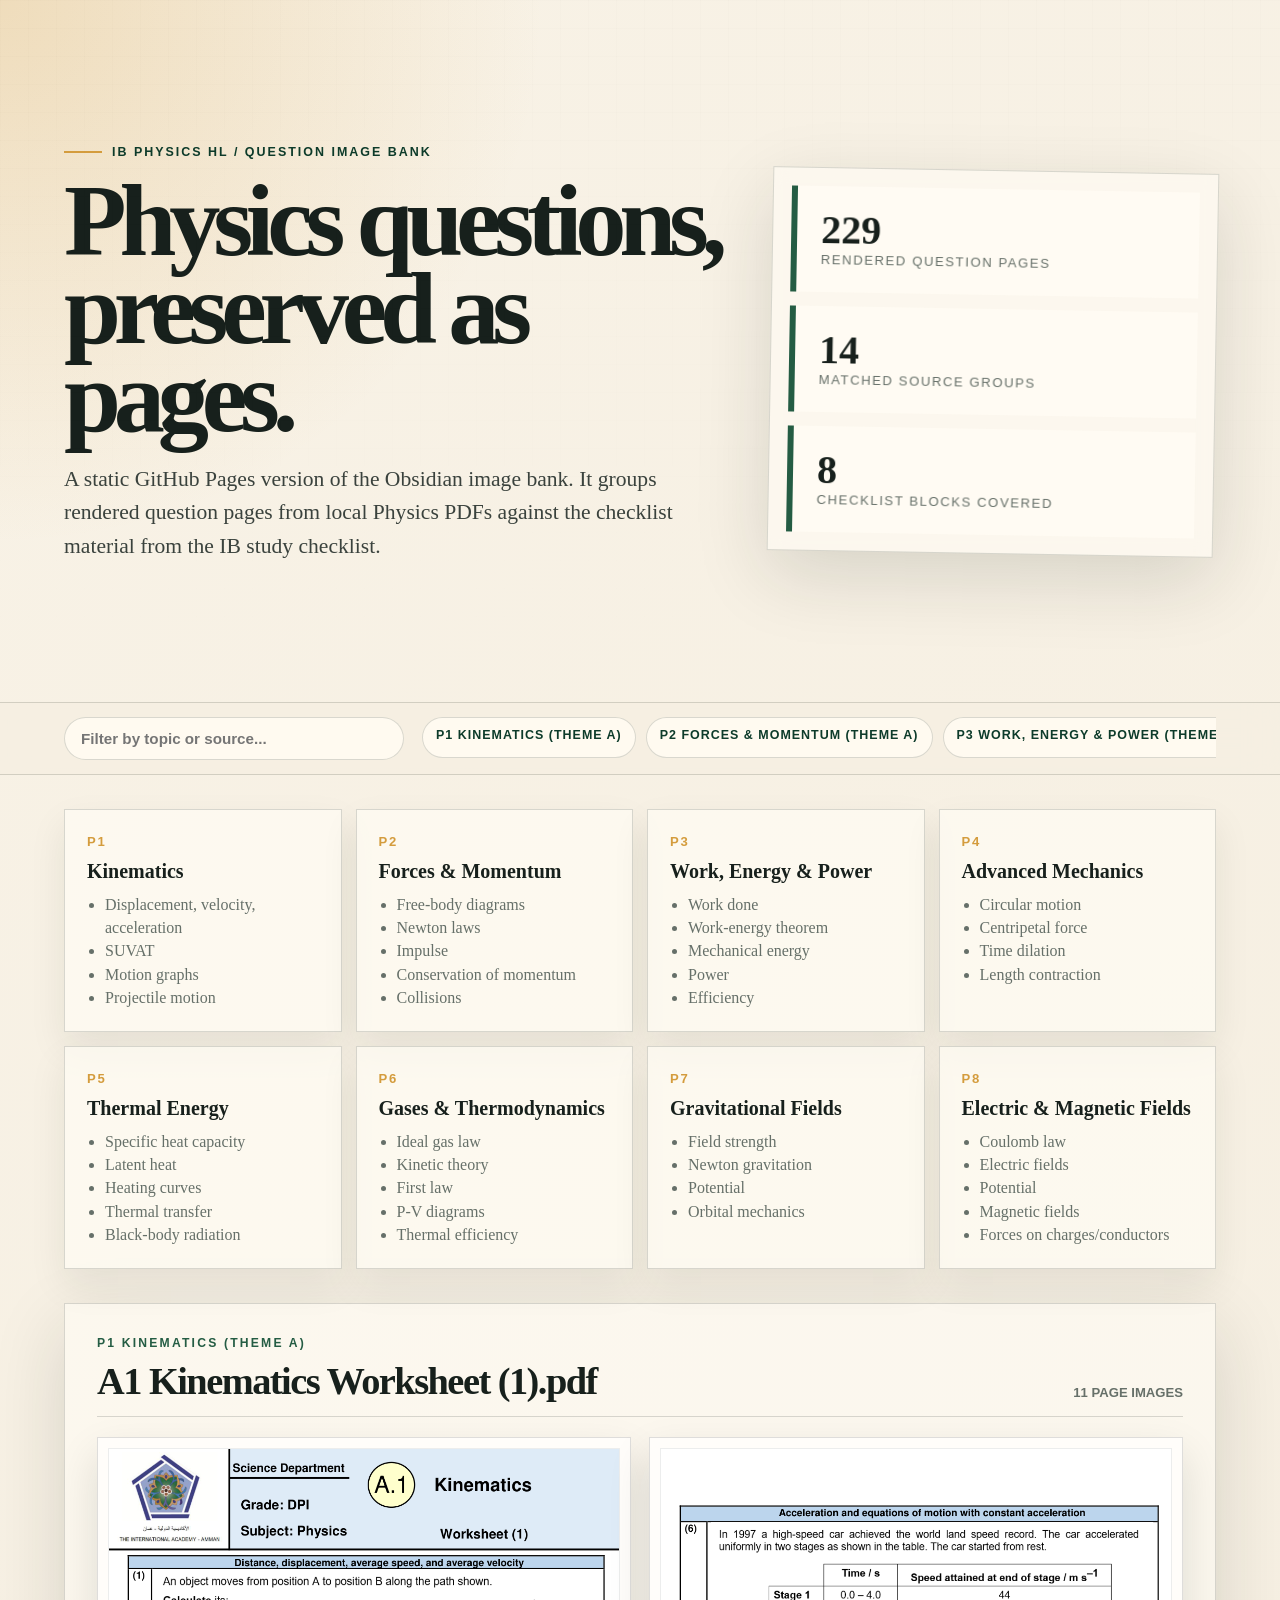
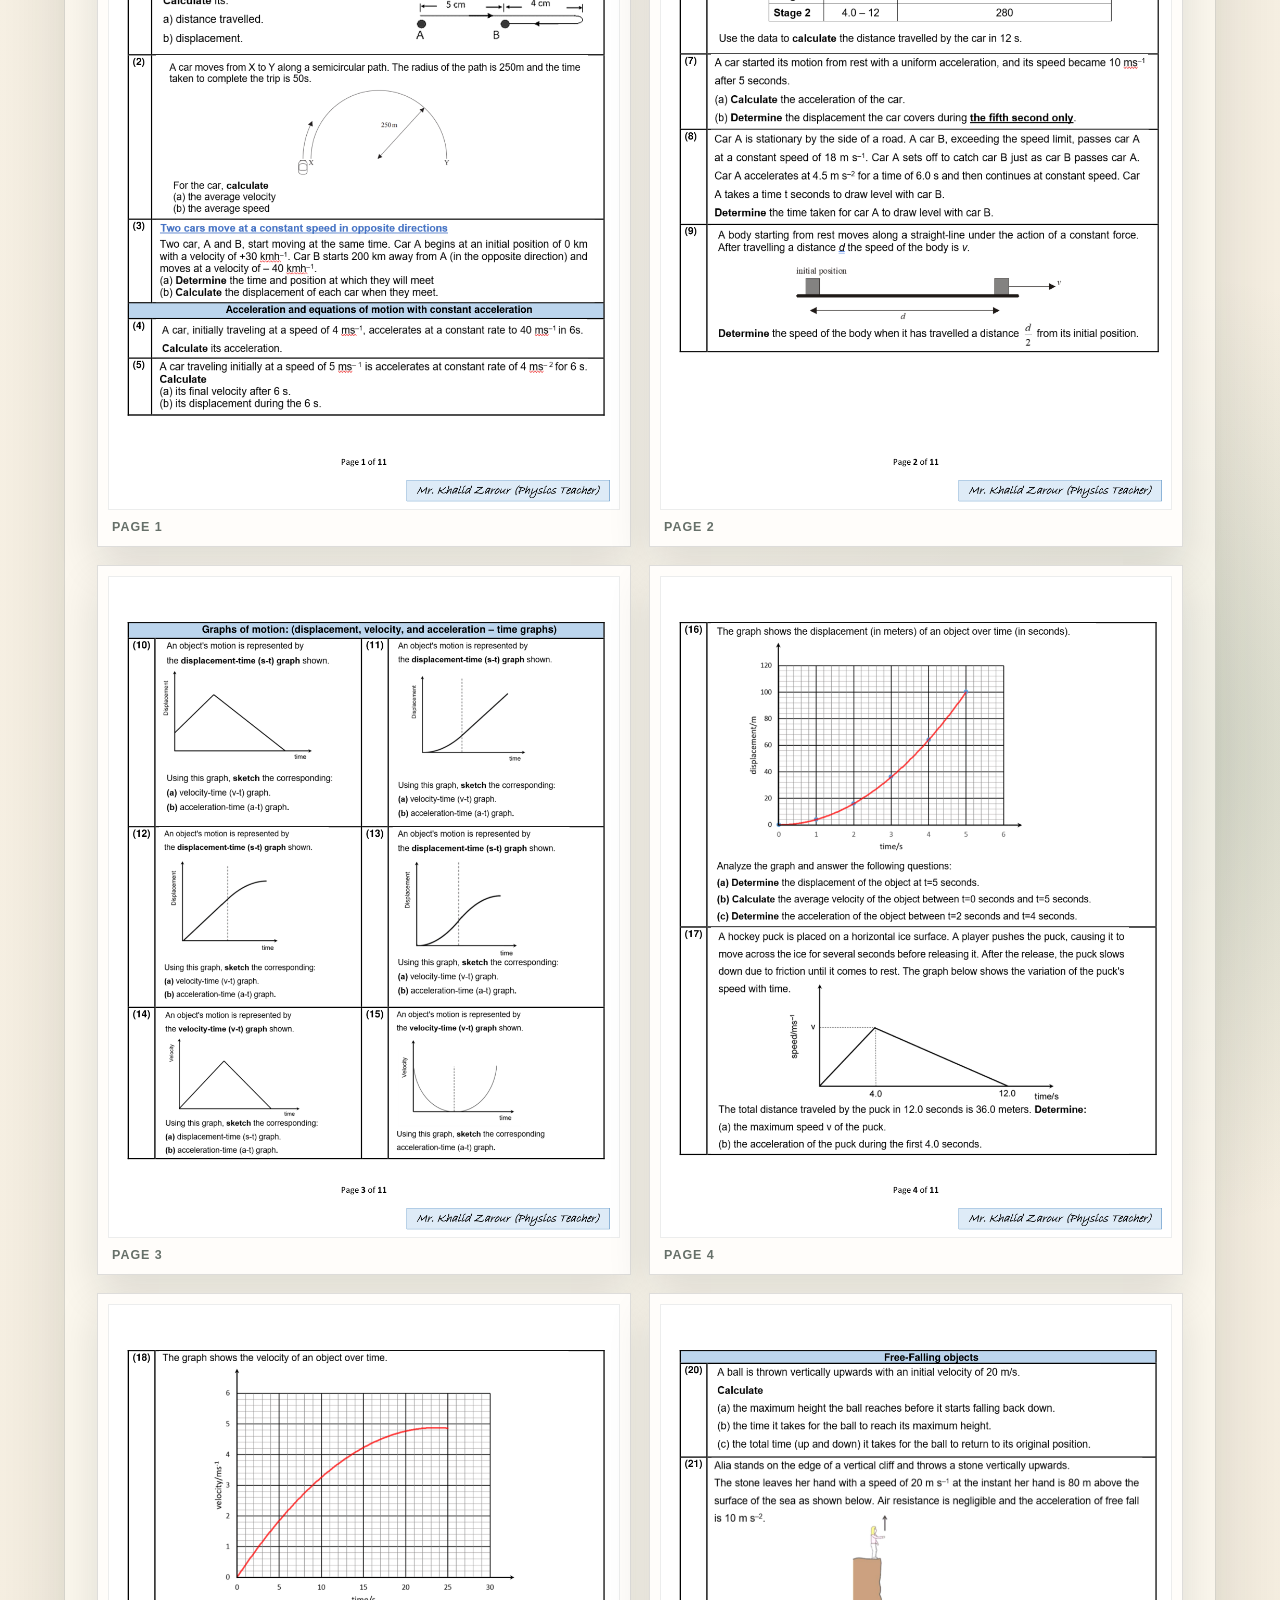
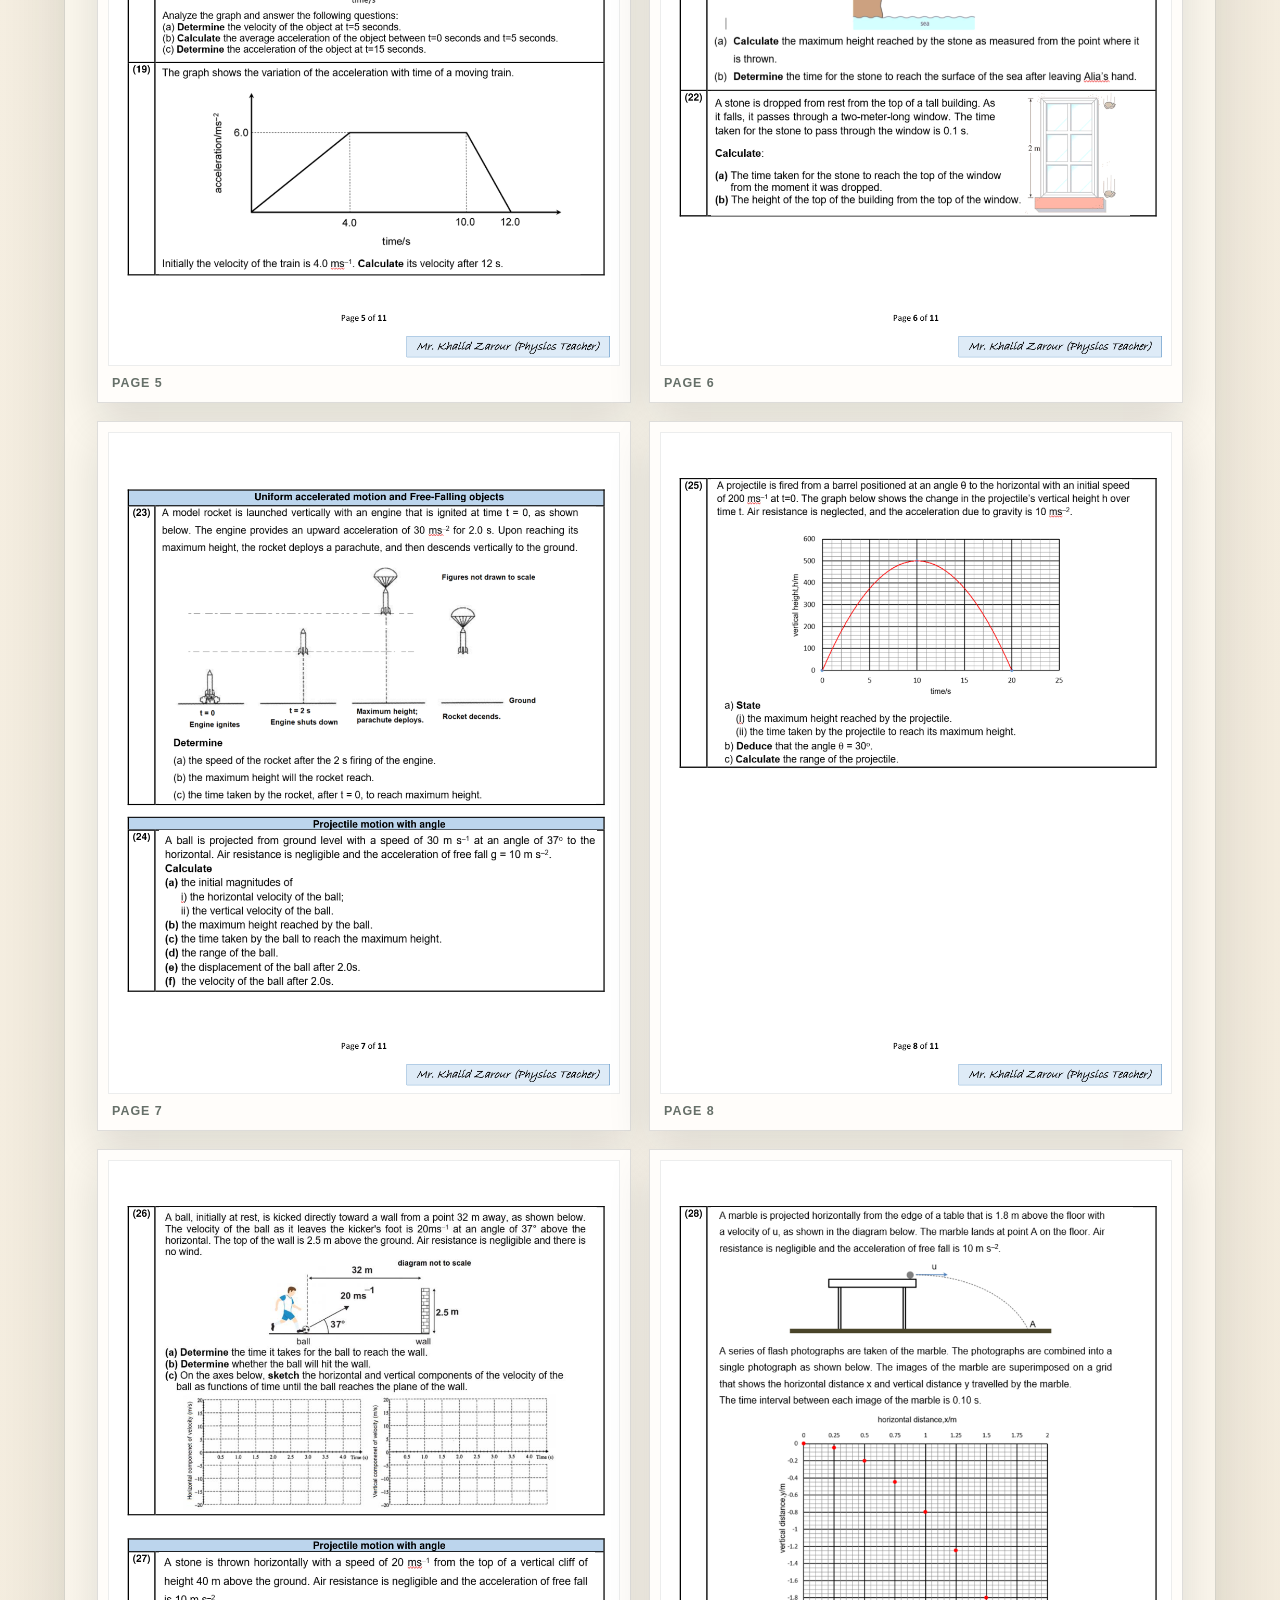
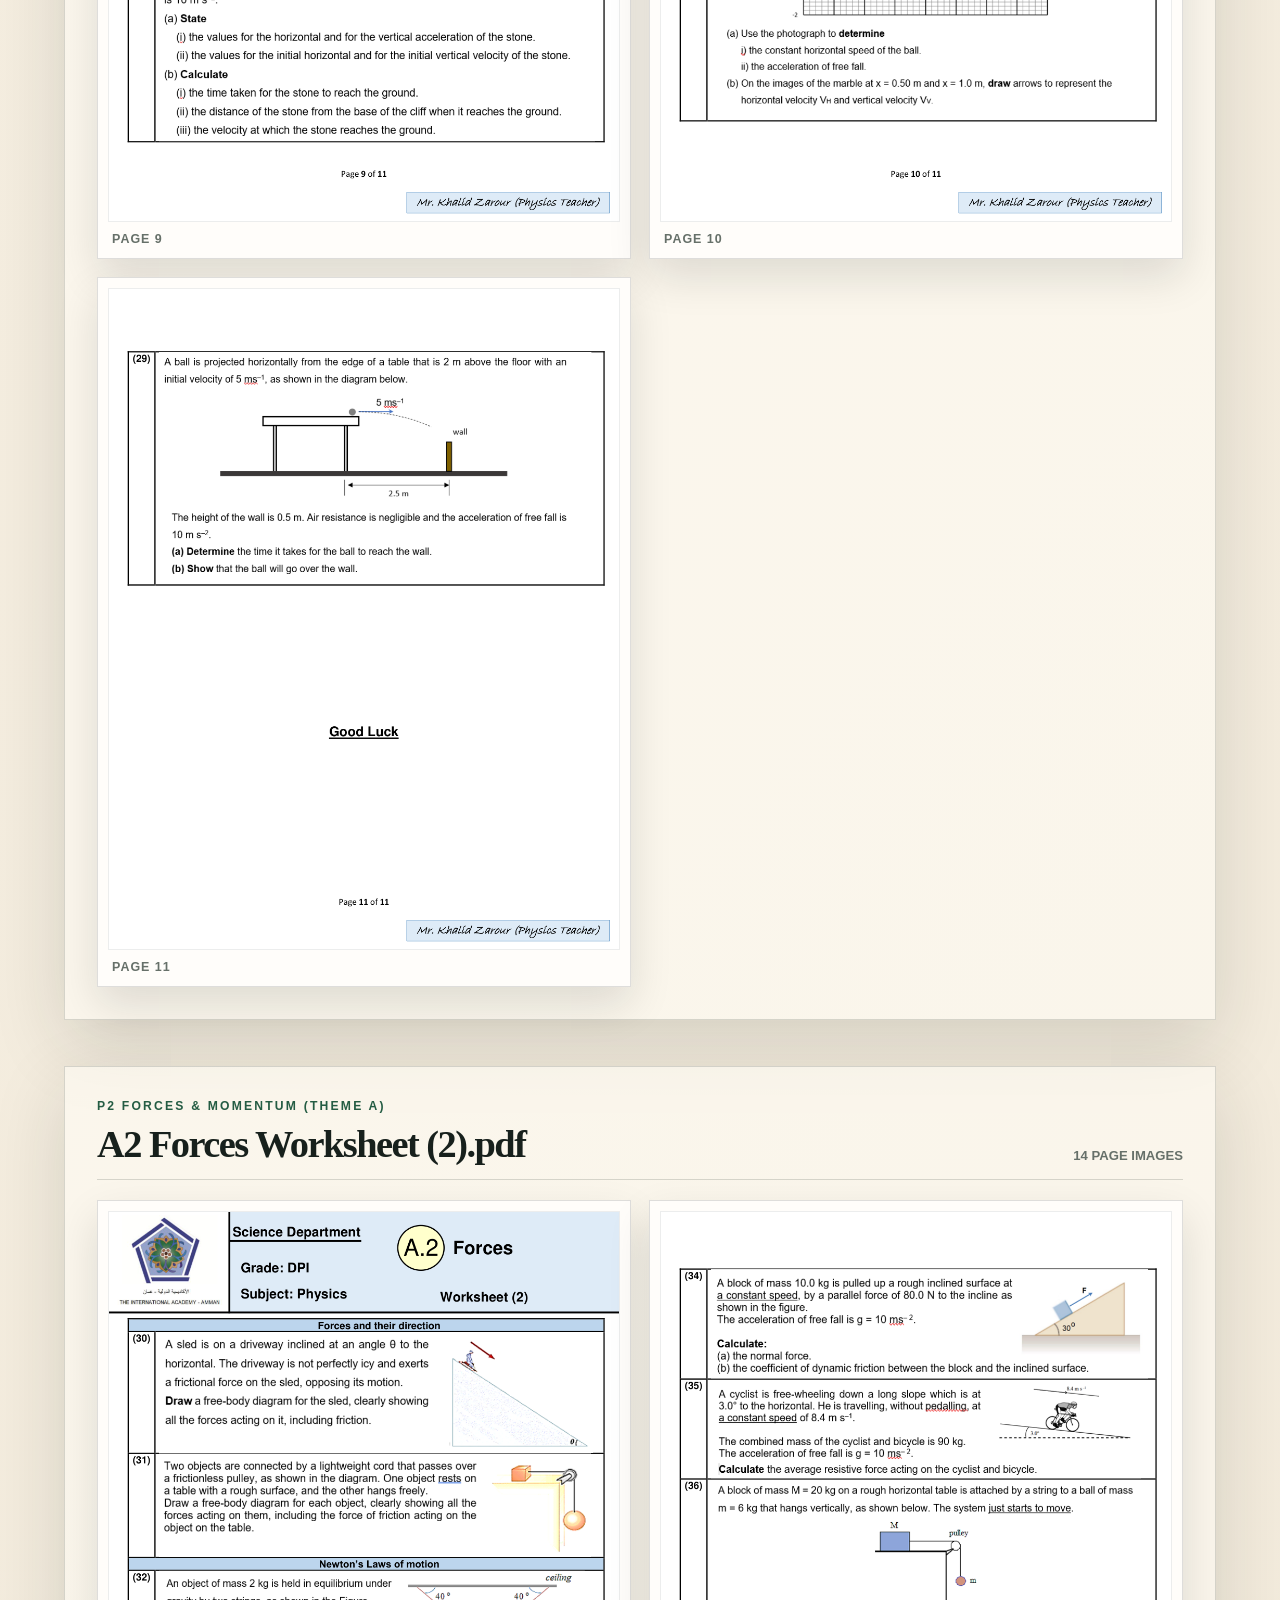
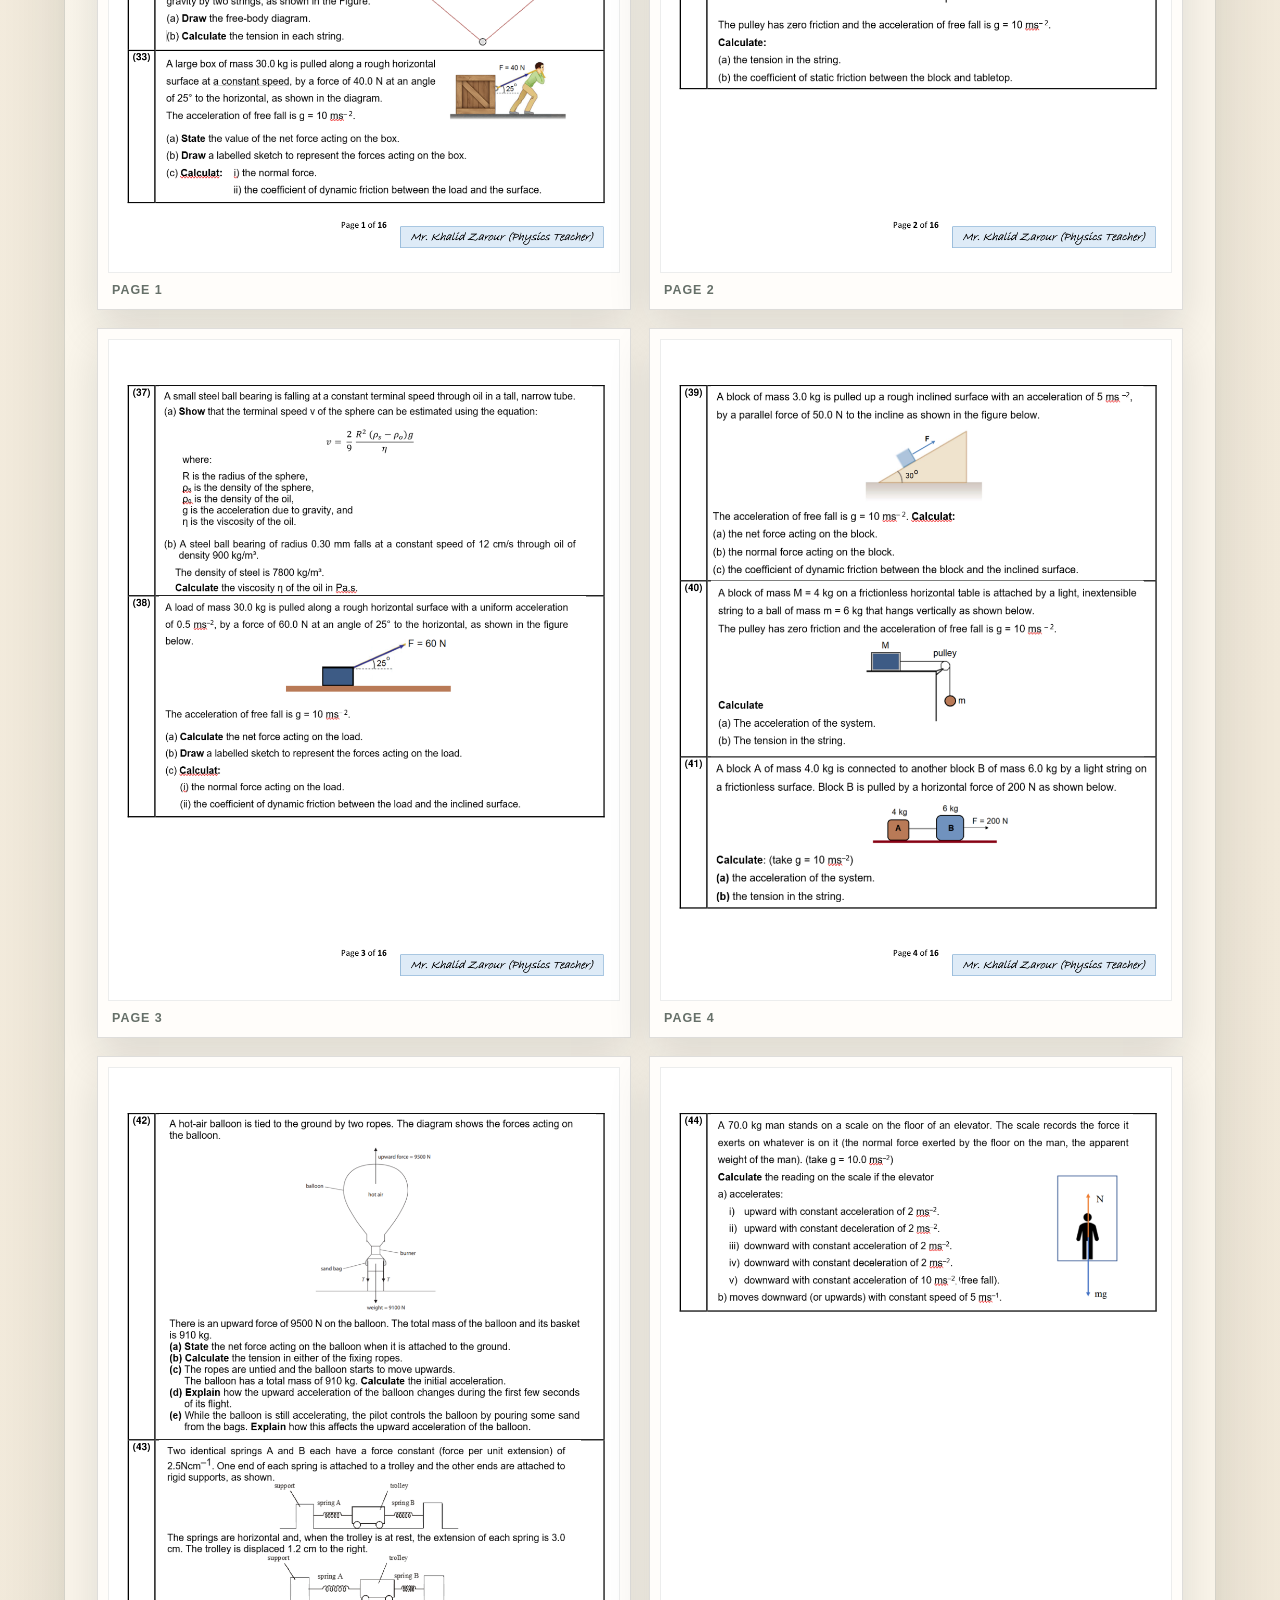
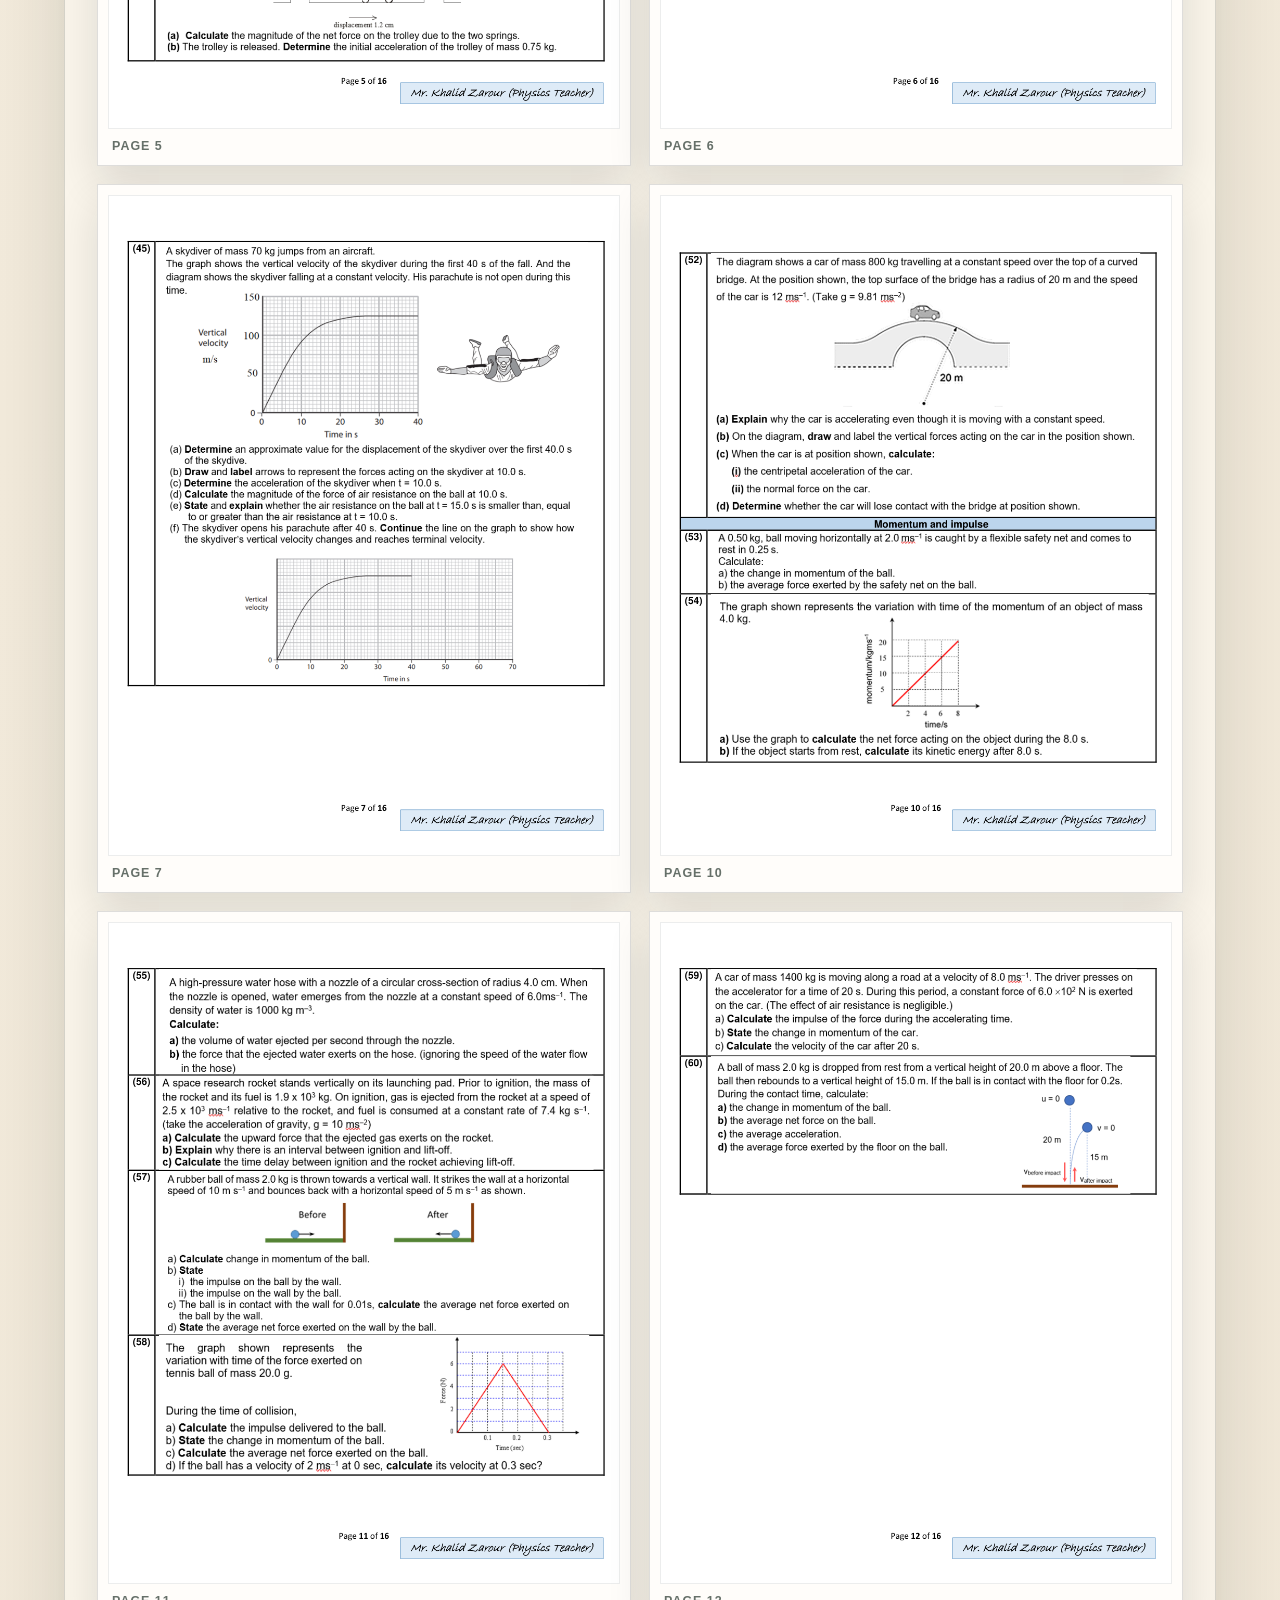
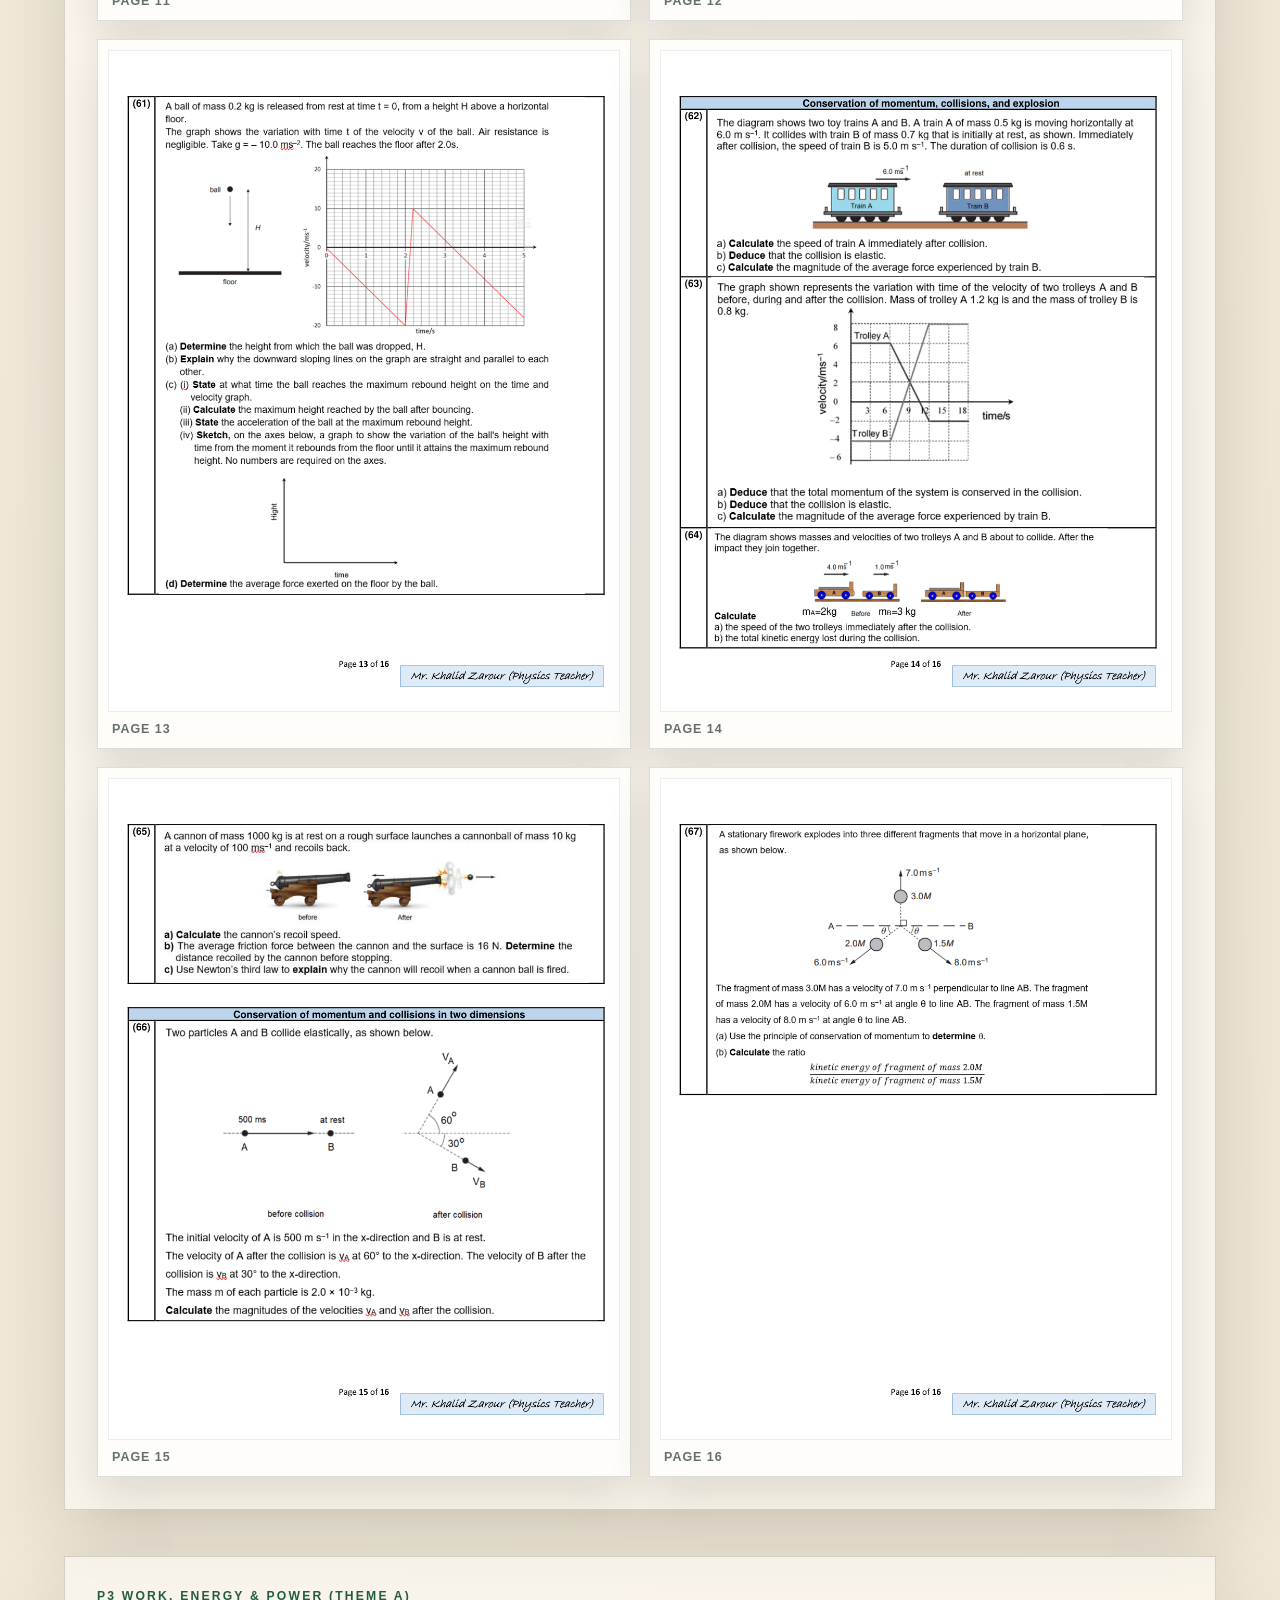
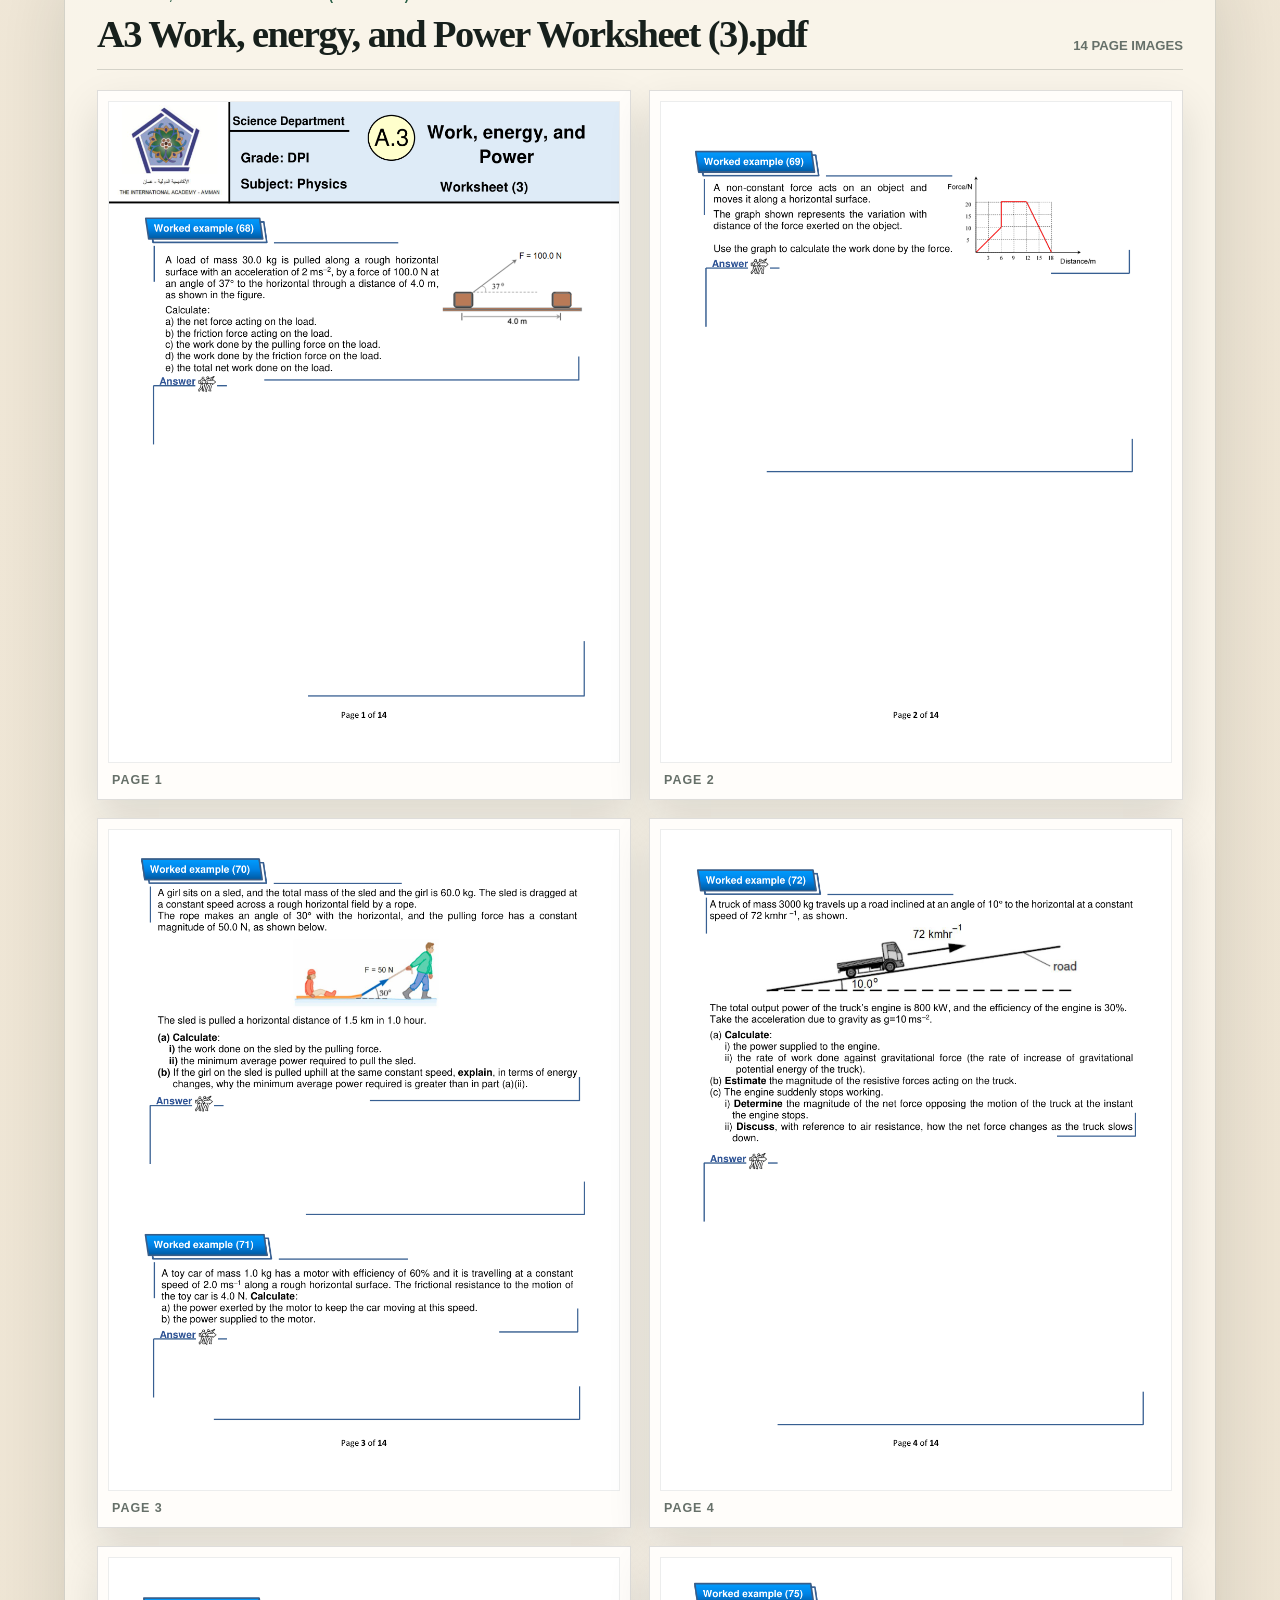
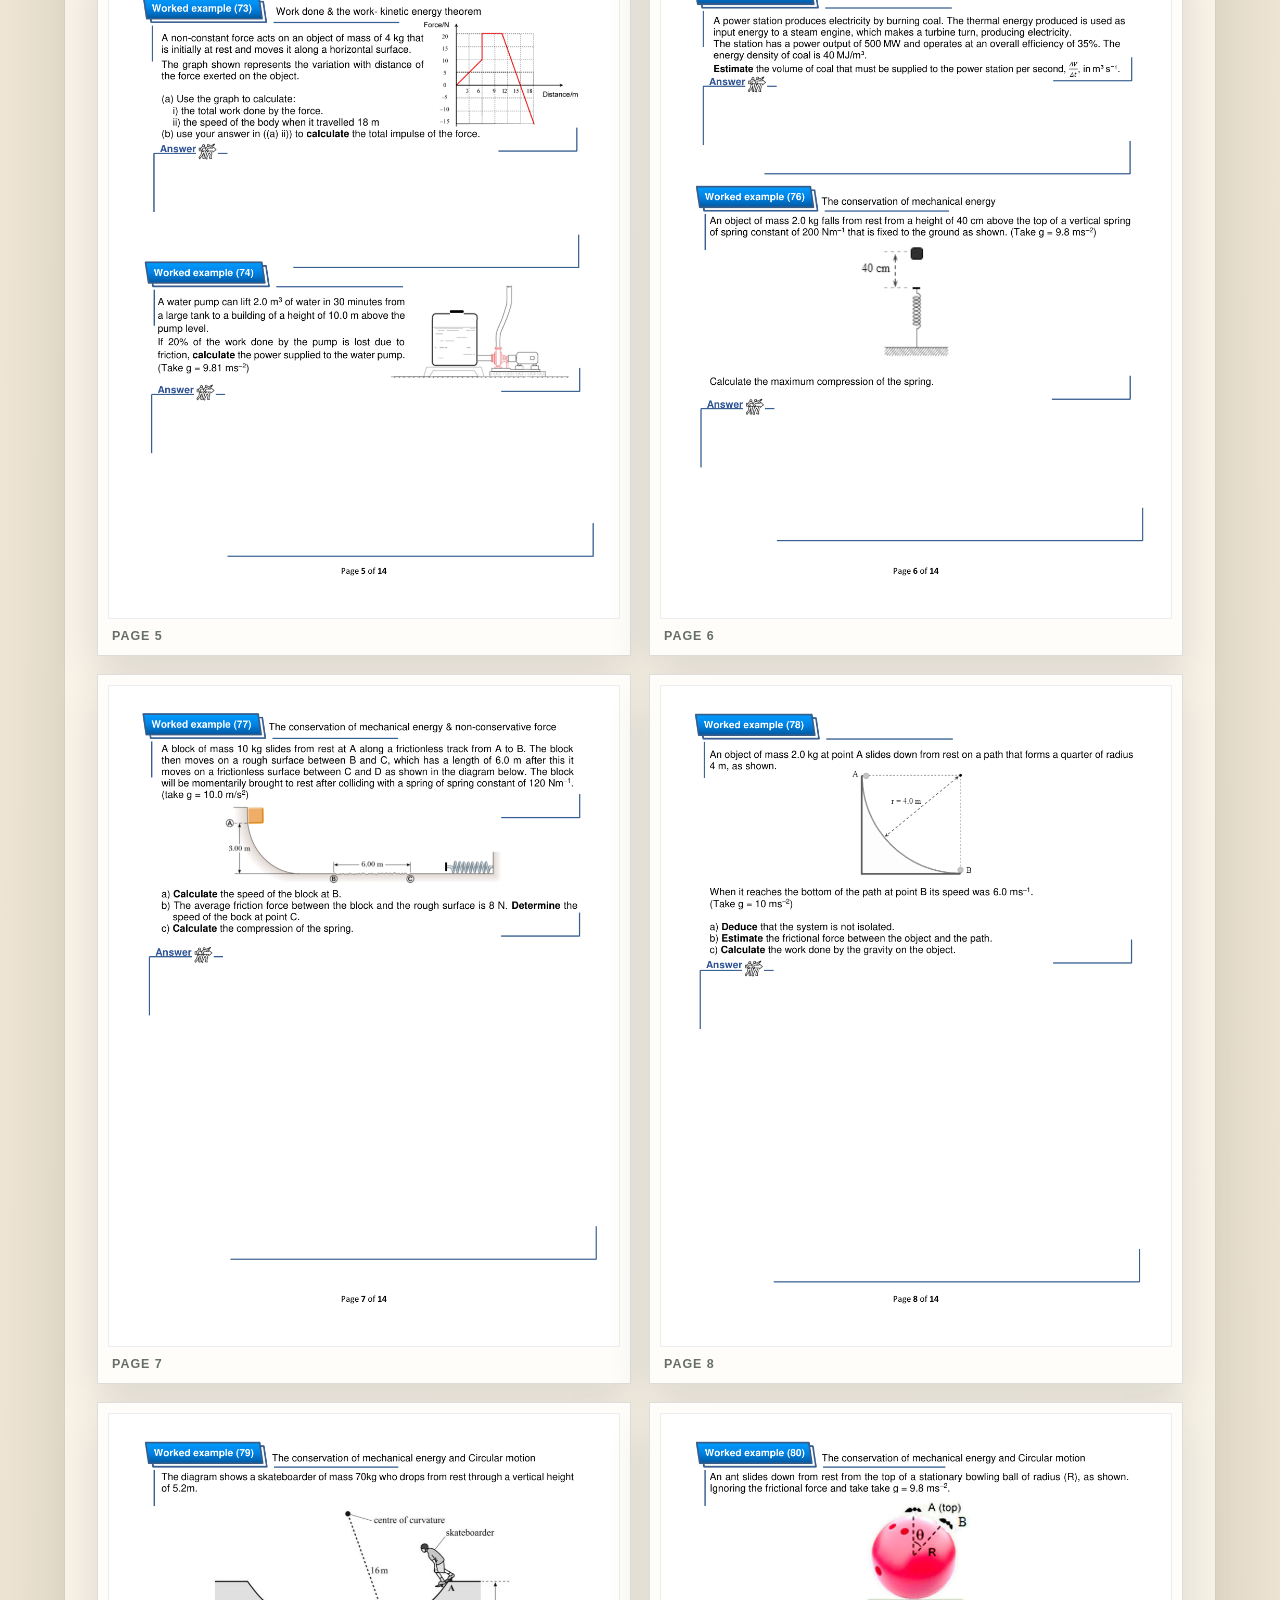
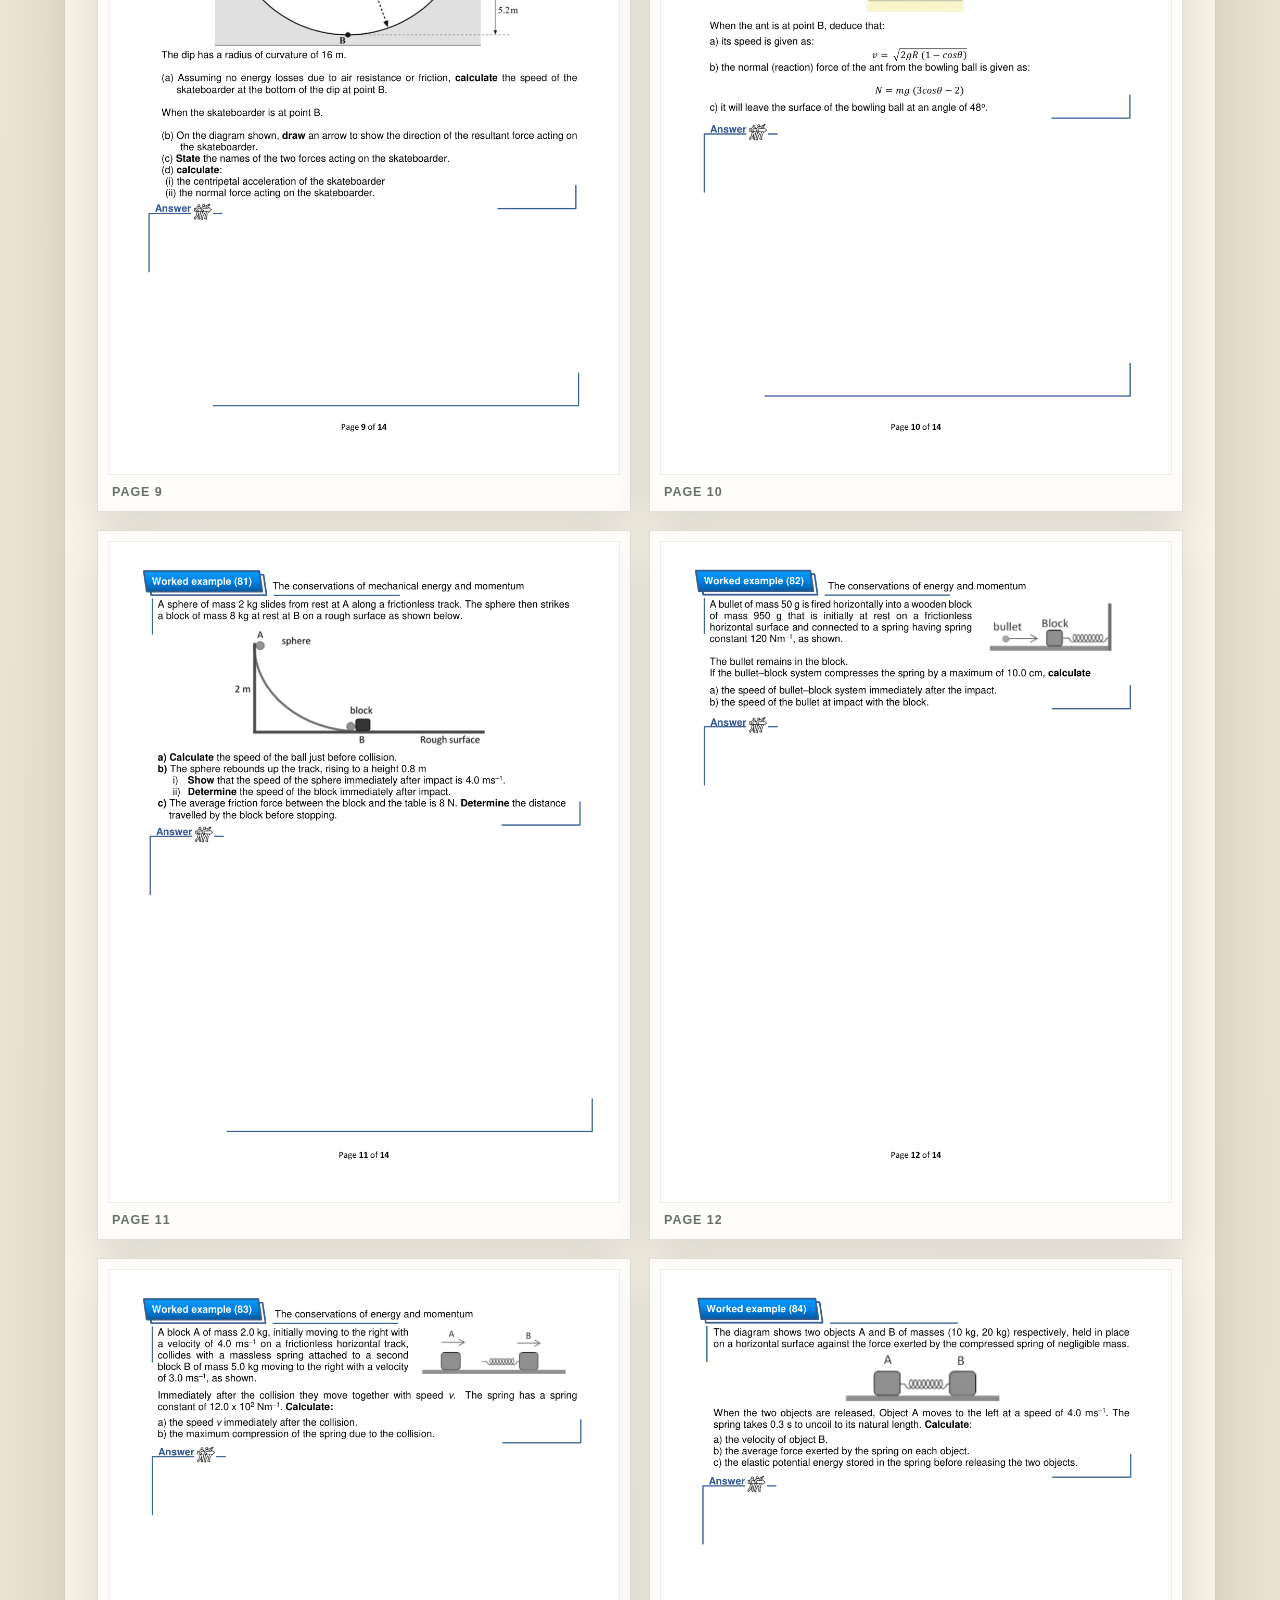
==== physics-questions.html @ 8429ee80 "Add physics question image bank page" ====
<!DOCTYPE html>
<html lang="en">
<head>
  <meta charset="UTF-8" />
  <meta name="viewport" content="width=device-width, initial-scale=1.0" />
  <title>Physics HL Question Image Bank</title>
  <style>
    :root {
      --paper: #f5efe2;
      --ink: #17201c;
      --muted: #667069;
      --line: rgba(23, 32, 28, 0.16);
      --green: #245c43;
      --green-2: #0d3b2a;
      --amber: #d49c3d;
      --blue: #c9dce8;
      --card: rgba(255, 252, 244, 0.92);
      --shadow: 0 24px 70px rgba(30, 35, 30, 0.14);
    }
    * { box-sizing: border-box; }
    html { scroll-behavior: smooth; }
    body {
      margin: 0;
      color: var(--ink);
      background:
        radial-gradient(circle at top left, rgba(212, 156, 61, 0.25), transparent 34rem),
        radial-gradient(circle at 90% 8%, rgba(36, 92, 67, 0.16), transparent 30rem),
        linear-gradient(135deg, #f8f2e6, #ece2d0 55%, #dfe9e0);
      font-family: Georgia, 'Times New Roman', serif;
    }
    body::before {
      content: '';
      position: fixed;
      inset: 0;
      pointer-events: none;
      opacity: 0.28;
      background-image: linear-gradient(rgba(23,32,28,.04) 1px, transparent 1px), linear-gradient(90deg, rgba(23,32,28,.035) 1px, transparent 1px);
      background-size: 28px 28px;
      mask-image: linear-gradient(to bottom, black, transparent 85%);
    }
    a { color: inherit; }
    .hero {
      min-height: 78vh;
      padding: 56px clamp(20px, 5vw, 72px) 34px;
      display: grid;
      grid-template-columns: minmax(0, 1.2fr) minmax(280px, 0.8fr);
      gap: 36px;
      align-items: center;
    }
    .kicker {
      display: inline-flex;
      gap: 10px;
      align-items: center;
      margin: 0 0 18px;
      color: var(--green-2);
      font-family: 'Trebuchet MS', Verdana, sans-serif;
      font-size: 0.78rem;
      font-weight: 800;
      letter-spacing: 0.16em;
      text-transform: uppercase;
    }
    .kicker::before { content: ''; width: 38px; height: 2px; background: var(--amber); }
    h1 {
      margin: 0;
      max-width: 980px;
      font-size: clamp(3rem, 8vw, 8.6rem);
      line-height: 0.86;
      letter-spacing: -0.07em;
      font-weight: 900;
    }
    .hero p.summary {
      max-width: 720px;
      font-size: clamp(1.05rem, 2vw, 1.35rem);
      line-height: 1.55;
      color: #3a423d;
    }
    .stats {
      display: grid;
      gap: 14px;
      padding: 18px;
      border: 1px solid var(--line);
      background: rgba(255, 252, 244, 0.58);
      box-shadow: var(--shadow);
      backdrop-filter: blur(10px);
      transform: rotate(1deg);
    }
    .stats div {
      padding: 24px;
      background: var(--card);
      border-left: 6px solid var(--green);
    }
    .stats strong { display: block; font-size: 2.5rem; line-height: 1; }
    .stats span { color: var(--muted); font-family: 'Trebuchet MS', Verdana, sans-serif; font-size: .82rem; text-transform: uppercase; letter-spacing: .12em; }
    .toolbar {
      position: sticky;
      top: 0;
      z-index: 5;
      display: grid;
      grid-template-columns: minmax(180px, 340px) 1fr;
      gap: 18px;
      padding: 14px clamp(20px, 5vw, 72px);
      background: rgba(245, 239, 226, 0.9);
      border-block: 1px solid var(--line);
      backdrop-filter: blur(16px);
    }
    .toolbar input {
      width: 100%;
      border: 1px solid var(--line);
      border-radius: 999px;
      padding: 12px 16px;
      background: #fffaf0;
      color: var(--ink);
      font: 700 0.95rem 'Trebuchet MS', Verdana, sans-serif;
      outline-color: var(--amber);
    }
    .nav { display: flex; gap: 10px; overflow-x: auto; padding-bottom: 2px; }
    .nav a {
      flex: 0 0 auto;
      border: 1px solid var(--line);
      border-radius: 999px;
      padding: 10px 13px;
      background: #fffaf0;
      text-decoration: none;
      color: var(--green-2);
      font: 800 0.78rem 'Trebuchet MS', Verdana, sans-serif;
      text-transform: uppercase;
      letter-spacing: 0.08em;
    }
    main { padding: 34px clamp(20px, 5vw, 72px) 80px; }
    .topics {
      display: grid;
      grid-template-columns: repeat(auto-fit, minmax(220px, 1fr));
      gap: 14px;
      margin-bottom: 34px;
    }
    .topics article {
      min-height: 220px;
      padding: 22px;
      background: rgba(255, 252, 244, 0.72);
      border: 1px solid var(--line);
      box-shadow: 0 16px 35px rgba(30,35,30,.08);
    }
    .topics strong { color: var(--amber); font: 900 0.82rem 'Trebuchet MS', Verdana, sans-serif; letter-spacing: .14em; }
    .topics h3 { margin: 10px 0; font-size: 1.25rem; }
    .topics ul { padding-left: 18px; margin: 0; color: var(--muted); line-height: 1.45; }
    .source-card {
      margin: 0 0 46px;
      padding: clamp(16px, 3vw, 32px);
      border: 1px solid var(--line);
      background: rgba(255, 252, 244, 0.64);
      box-shadow: var(--shadow);
    }
    .source-card[hidden] { display: none; }
    .source-header {
      display: grid;
      grid-template-columns: 1fr auto;
      gap: 12px 20px;
      align-items: end;
      margin-bottom: 20px;
      border-bottom: 1px solid var(--line);
      padding-bottom: 16px;
    }
    .eyebrow { grid-column: 1 / -1; margin: 0; color: var(--green); font: 900 .76rem 'Trebuchet MS', Verdana, sans-serif; letter-spacing: .18em; text-transform: uppercase; }
    .source-header h2 { margin: 0; font-size: clamp(1.45rem, 3vw, 2.8rem); line-height: 1; letter-spacing: -0.04em; }
    .source-header span { color: var(--muted); font: 800 .82rem 'Trebuchet MS', Verdana, sans-serif; text-transform: uppercase; white-space: nowrap; }
    .page-grid { display: grid; grid-template-columns: repeat(auto-fit, minmax(min(100%, 420px), 1fr)); gap: 18px; }
    .question-page {
      margin: 0;
      padding: 10px;
      background: #fffdfa;
      border: 1px solid rgba(23,32,28,.14);
      box-shadow: 0 18px 40px rgba(20, 25, 22, .12);
    }
    .question-page img {
      width: 100%;
      height: auto;
      display: block;
      background: white;
      border: 1px solid rgba(23,32,28,.08);
    }
    figcaption {
      padding: 10px 4px 2px;
      color: var(--muted);
      font: 800 .78rem 'Trebuchet MS', Verdana, sans-serif;
      letter-spacing: .08em;
      text-transform: uppercase;
    }
    .empty { display: none; padding: 38px; text-align: center; color: var(--muted); background: var(--card); border: 1px solid var(--line); }
    @media (max-width: 820px) {
      .hero { grid-template-columns: 1fr; min-height: auto; }
      .stats { transform: none; }
      .toolbar { grid-template-columns: 1fr; }
      .source-header { grid-template-columns: 1fr; }
    }
  </style>
</head>
<body>
  <header class="hero">
    <div>
      <p class="kicker">IB Physics HL / Question Image Bank</p>
      <h1>Physics questions, preserved as pages.</h1>
      <p class="summary">A static GitHub Pages version of the Obsidian image bank. It groups rendered question pages from local Physics PDFs against the checklist material from the IB study checklist.</p>
    </div>
    <aside class="stats" aria-label="Question bank summary">
      <div><strong>229</strong><span>rendered question pages</span></div>
      <div><strong>14</strong><span>matched source groups</span></div>
      <div><strong>8</strong><span>checklist blocks covered</span></div>
    </aside>
  </header>

  <div class="toolbar">
    <input id="search" type="search" placeholder="Filter by topic or source..." aria-label="Filter question sources" />
    <nav class="nav" aria-label="Source sections"><a href="#p1-kinematics--theme-a">P1 Kinematics (Theme A)</a><a href="#p2-forces---momentum--theme-a">P2 Forces &amp; Momentum (Theme A)</a><a href="#p3-work--energy---power--theme-a">P3 Work, Energy &amp; Power (Theme A)</a><a href="#p1-p3-mixed-theme-a-past-paper-questions">P1-P3 Mixed Theme A Past Paper Questions</a><a href="#p1-p4-mixed-topic-a-revision-questions">P1-P4 Mixed Topic A Revision Questions</a><a href="#p4-advanced-mechanics--circular-motion">P4 Advanced Mechanics: Circular Motion</a><a href="#p4-advanced-mechanics--special-relativity">P4 Advanced Mechanics: Special Relativity</a><a href="#p5-thermal-energy--theme-b">P5 Thermal Energy (Theme B)</a><a href="#p5-p6-thermal---gas-mcq">P5-P6 Thermal / Gas MCQ</a><a href="#p5-p6-topic-b-revision-questions">P5-P6 Topic B Revision Questions</a><a href="#p8-electric-fields">P8 Electric Fields</a><a href="#p8-electric-fields---electric-potential">P8 Electric Fields / Electric Potential</a><a href="#p7-p8-topic-d-revision-questions">P7-P8 Topic D Revision Questions</a><a href="#p7-p8-fields-past-paper-questions">P7-P8 Fields Past Paper Questions</a></nav>
  </div>

  <main>
    <section class="topics" aria-label="Checklist topics matched">
      <article><strong>P1</strong><h3>Kinematics</h3><ul><li>Displacement, velocity, acceleration</li><li>SUVAT</li><li>Motion graphs</li><li>Projectile motion</li></ul></article><article><strong>P2</strong><h3>Forces &amp; Momentum</h3><ul><li>Free-body diagrams</li><li>Newton laws</li><li>Impulse</li><li>Conservation of momentum</li><li>Collisions</li></ul></article><article><strong>P3</strong><h3>Work, Energy &amp; Power</h3><ul><li>Work done</li><li>Work-energy theorem</li><li>Mechanical energy</li><li>Power</li><li>Efficiency</li></ul></article><article><strong>P4</strong><h3>Advanced Mechanics</h3><ul><li>Circular motion</li><li>Centripetal force</li><li>Time dilation</li><li>Length contraction</li></ul></article><article><strong>P5</strong><h3>Thermal Energy</h3><ul><li>Specific heat capacity</li><li>Latent heat</li><li>Heating curves</li><li>Thermal transfer</li><li>Black-body radiation</li></ul></article><article><strong>P6</strong><h3>Gases &amp; Thermodynamics</h3><ul><li>Ideal gas law</li><li>Kinetic theory</li><li>First law</li><li>P-V diagrams</li><li>Thermal efficiency</li></ul></article><article><strong>P7</strong><h3>Gravitational Fields</h3><ul><li>Field strength</li><li>Newton gravitation</li><li>Potential</li><li>Orbital mechanics</li></ul></article><article><strong>P8</strong><h3>Electric &amp; Magnetic Fields</h3><ul><li>Coulomb law</li><li>Electric fields</li><li>Potential</li><li>Magnetic fields</li><li>Forces on charges/conductors</li></ul></article>
    </section>
    <p class="empty" id="empty">No matching question groups.</p>
    <section class="source-card" id="p1-kinematics--theme-a" data-source="a1 kinematics worksheet (1).pdf" data-block="p1 kinematics (theme a)">  <div class="source-header">    <p class="eyebrow">P1 Kinematics (Theme A)</p>    <h2>A1 Kinematics Worksheet (1).pdf</h2>    <span>11 page images</span>  </div>  <div class="page-grid">    <figure class="question-page">      <img src="physics-question-images/a1-kinematics-worksheet-1/p001.png" loading="eager" alt="A1 Kinematics Worksheet (1).pdf page 1" />      <figcaption>Page 1</figcaption>    </figure>    <figure class="question-page">      <img src="physics-question-images/a1-kinematics-worksheet-1/p002.png" loading="eager" alt="A1 Kinematics Worksheet (1).pdf page 2" />      <figcaption>Page 2</figcaption>    </figure>    <figure class="question-page">      <img src="physics-question-images/a1-kinematics-worksheet-1/p003.png" loading="eager" alt="A1 Kinematics Worksheet (1).pdf page 3" />      <figcaption>Page 3</figcaption>    </figure>    <figure class="question-page">      <img src="physics-question-images/a1-kinematics-worksheet-1/p004.png" loading="lazy" alt="A1 Kinematics Worksheet (1).pdf page 4" />      <figcaption>Page 4</figcaption>    </figure>    <figure class="question-page">      <img src="physics-question-images/a1-kinematics-worksheet-1/p005.png" loading="lazy" alt="A1 Kinematics Worksheet (1).pdf page 5" />      <figcaption>Page 5</figcaption>    </figure>    <figure class="question-page">      <img src="physics-question-images/a1-kinematics-worksheet-1/p006.png" loading="lazy" alt="A1 Kinematics Worksheet (1).pdf page 6" />      <figcaption>Page 6</figcaption>    </figure>    <figure class="question-page">      <img src="physics-question-images/a1-kinematics-worksheet-1/p007.png" loading="lazy" alt="A1 Kinematics Worksheet (1).pdf page 7" />      <figcaption>Page 7</figcaption>    </figure>    <figure class="question-page">      <img src="physics-question-images/a1-kinematics-worksheet-1/p008.png" loading="lazy" alt="A1 Kinematics Worksheet (1).pdf page 8" />      <figcaption>Page 8</figcaption>    </figure>    <figure class="question-page">      <img src="physics-question-images/a1-kinematics-worksheet-1/p009.png" loading="lazy" alt="A1 Kinematics Worksheet (1).pdf page 9" />      <figcaption>Page 9</figcaption>    </figure>    <figure class="question-page">      <img src="physics-question-images/a1-kinematics-worksheet-1/p010.png" loading="lazy" alt="A1 Kinematics Worksheet (1).pdf page 10" />      <figcaption>Page 10</figcaption>    </figure>    <figure class="question-page">      <img src="physics-question-images/a1-kinematics-worksheet-1/p011.png" loading="lazy" alt="A1 Kinematics Worksheet (1).pdf page 11" />      <figcaption>Page 11</figcaption>    </figure>  </div></section><section class="source-card" id="p2-forces---momentum--theme-a" data-source="a2 forces worksheet (2).pdf" data-block="p2 forces &amp; momentum (theme a)">  <div class="source-header">    <p class="eyebrow">P2 Forces &amp; Momentum (Theme A)</p>    <h2>A2 Forces Worksheet (2).pdf</h2>    <span>14 page images</span>  </div>  <div class="page-grid">    <figure class="question-page">      <img src="physics-question-images/a2-forces-worksheet-2/p001.png" loading="lazy" alt="A2 Forces Worksheet (2).pdf page 1" />      <figcaption>Page 1</figcaption>    </figure>    <figure class="question-page">      <img src="physics-question-images/a2-forces-worksheet-2/p002.png" loading="lazy" alt="A2 Forces Worksheet (2).pdf page 2" />      <figcaption>Page 2</figcaption>    </figure>    <figure class="question-page">      <img src="physics-question-images/a2-forces-worksheet-2/p003.png" loading="lazy" alt="A2 Forces Worksheet (2).pdf page 3" />      <figcaption>Page 3</figcaption>    </figure>    <figure class="question-page">      <img src="physics-question-images/a2-forces-worksheet-2/p004.png" loading="lazy" alt="A2 Forces Worksheet (2).pdf page 4" />      <figcaption>Page 4</figcaption>    </figure>    <figure class="question-page">      <img src="physics-question-images/a2-forces-worksheet-2/p005.png" loading="lazy" alt="A2 Forces Worksheet (2).pdf page 5" />      <figcaption>Page 5</figcaption>    </figure>    <figure class="question-page">      <img src="physics-question-images/a2-forces-worksheet-2/p006.png" loading="lazy" alt="A2 Forces Worksheet (2).pdf page 6" />      <figcaption>Page 6</figcaption>    </figure>    <figure class="question-page">      <img src="physics-question-images/a2-forces-worksheet-2/p007.png" loading="lazy" alt="A2 Forces Worksheet (2).pdf page 7" />      <figcaption>Page 7</figcaption>    </figure>    <figure class="question-page">      <img src="physics-question-images/a2-forces-worksheet-2/p010.png" loading="lazy" alt="A2 Forces Worksheet (2).pdf page 10" />      <figcaption>Page 10</figcaption>    </figure>    <figure class="question-page">      <img src="physics-question-images/a2-forces-worksheet-2/p011.png" loading="lazy" alt="A2 Forces Worksheet (2).pdf page 11" />      <figcaption>Page 11</figcaption>    </figure>    <figure class="question-page">      <img src="physics-question-images/a2-forces-worksheet-2/p012.png" loading="lazy" alt="A2 Forces Worksheet (2).pdf page 12" />      <figcaption>Page 12</figcaption>    </figure>    <figure class="question-page">      <img src="physics-question-images/a2-forces-worksheet-2/p013.png" loading="lazy" alt="A2 Forces Worksheet (2).pdf page 13" />      <figcaption>Page 13</figcaption>    </figure>    <figure class="question-page">      <img src="physics-question-images/a2-forces-worksheet-2/p014.png" loading="lazy" alt="A2 Forces Worksheet (2).pdf page 14" />      <figcaption>Page 14</figcaption>    </figure>    <figure class="question-page">      <img src="physics-question-images/a2-forces-worksheet-2/p015.png" loading="lazy" alt="A2 Forces Worksheet (2).pdf page 15" />      <figcaption>Page 15</figcaption>    </figure>    <figure class="question-page">      <img src="physics-question-images/a2-forces-worksheet-2/p016.png" loading="lazy" alt="A2 Forces Worksheet (2).pdf page 16" />      <figcaption>Page 16</figcaption>    </figure>  </div></section><section class="source-card" id="p3-work--energy---power--theme-a" data-source="a3 work, energy, and power worksheet (3).pdf" data-block="p3 work, energy &amp; power (theme a)">  <div class="source-header">    <p class="eyebrow">P3 Work, Energy &amp; Power (Theme A)</p>    <h2>A3 Work, energy, and Power Worksheet (3).pdf</h2>    <span>14 page images</span>  </div>  <div class="page-grid">    <figure class="question-page">      <img src="physics-question-images/a3-work-energy-and-power-worksheet-3/p001.png" loading="lazy" alt="A3 Work, energy, and Power Worksheet (3).pdf page 1" />      <figcaption>Page 1</figcaption>    </figure>    <figure class="question-page">      <img src="physics-question-images/a3-work-energy-and-power-worksheet-3/p002.png" loading="lazy" alt="A3 Work, energy, and Power Worksheet (3).pdf page 2" />      <figcaption>Page 2</figcaption>    </figure>    <figure class="question-page">      <img src="physics-question-images/a3-work-energy-and-power-worksheet-3/p003.png" loading="lazy" alt="A3 Work, energy, and Power Worksheet (3).pdf page 3" />      <figcaption>Page 3</figcaption>    </figure>    <figure class="question-page">      <img src="physics-question-images/a3-work-energy-and-power-worksheet-3/p004.png" loading="lazy" alt="A3 Work, energy, and Power Worksheet (3).pdf page 4" />      <figcaption>Page 4</figcaption>    </figure>    <figure class="question-page">      <img src="physics-question-images/a3-work-energy-and-power-worksheet-3/p005.png" loading="lazy" alt="A3 Work, energy, and Power Worksheet (3).pdf page 5" />      <figcaption>Page 5</figcaption>    </figure>    <figure class="question-page">      <img src="physics-question-images/a3-work-energy-and-power-worksheet-3/p006.png" loading="lazy" alt="A3 Work, energy, and Power Worksheet (3).pdf page 6" />      <figcaption>Page 6</figcaption>    </figure>    <figure class="question-page">      <img src="physics-question-images/a3-work-energy-and-power-worksheet-3/p007.png" loading="lazy" alt="A3 Work, energy, and Power Worksheet (3).pdf page 7" />      <figcaption>Page 7</figcaption>    </figure>    <figure class="question-page">      <img src="physics-question-images/a3-work-energy-and-power-worksheet-3/p008.png" loading="lazy" alt="A3 Work, energy, and Power Worksheet (3).pdf page 8" />      <figcaption>Page 8</figcaption>    </figure>    <figure class="question-page">      <img src="physics-question-images/a3-work-energy-and-power-worksheet-3/p009.png" loading="lazy" alt="A3 Work, energy, and Power Worksheet (3).pdf page 9" />      <figcaption>Page 9</figcaption>    </figure>    <figure class="question-page">      <img src="physics-question-images/a3-work-energy-and-power-worksheet-3/p010.png" loading="lazy" alt="A3 Work, energy, and Power Worksheet (3).pdf page 10" />      <figcaption>Page 10</figcaption>    </figure>    <figure class="question-page">      <img src="physics-question-images/a3-work-energy-and-power-worksheet-3/p011.png" loading="lazy" alt="A3 Work, energy, and Power Worksheet (3).pdf page 11" />      <figcaption>Page 11</figcaption>    </figure>    <figure class="question-page">      <img src="physics-question-images/a3-work-energy-and-power-worksheet-3/p012.png" loading="lazy" alt="A3 Work, energy, and Power Worksheet (3).pdf page 12" />      <figcaption>Page 12</figcaption>    </figure>    <figure class="question-page">      <img src="physics-question-images/a3-work-energy-and-power-worksheet-3/p013.png" loading="lazy" alt="A3 Work, energy, and Power Worksheet (3).pdf page 13" />      <figcaption>Page 13</figcaption>    </figure>    <figure class="question-page">      <img src="physics-question-images/a3-work-energy-and-power-worksheet-3/p014.png" loading="lazy" alt="A3 Work, energy, and Power Worksheet (3).pdf page 14" />      <figcaption>Page 14</figcaption>    </figure>  </div></section><section class="source-card" id="p1-p3-mixed-theme-a-past-paper-questions" data-source="a1, a2, and a3 paper 2 (past papers 2025 &amp; 2016 - 2024) new.pdf" data-block="p1-p3 mixed theme a past paper questions">  <div class="source-header">    <p class="eyebrow">P1-P3 Mixed Theme A Past Paper Questions</p>    <h2>A1, A2, and A3 Paper 2 (Past Papers 2025 &amp; 2016 - 2024) New.pdf</h2>    <span>44 page images</span>  </div>  <div class="page-grid">    <figure class="question-page">      <img src="physics-question-images/a1-a2-and-a3-paper-2-past-papers-2025-2016-2024-new/p001.png" loading="lazy" alt="A1, A2, and A3 Paper 2 (Past Papers 2025 &amp; 2016 - 2024) New.pdf page 1" />      <figcaption>Page 1</figcaption>    </figure>    <figure class="question-page">      <img src="physics-question-images/a1-a2-and-a3-paper-2-past-papers-2025-2016-2024-new/p002.png" loading="lazy" alt="A1, A2, and A3 Paper 2 (Past Papers 2025 &amp; 2016 - 2024) New.pdf page 2" />      <figcaption>Page 2</figcaption>    </figure>    <figure class="question-page">      <img src="physics-question-images/a1-a2-and-a3-paper-2-past-papers-2025-2016-2024-new/p003.png" loading="lazy" alt="A1, A2, and A3 Paper 2 (Past Papers 2025 &amp; 2016 - 2024) New.pdf page 3" />      <figcaption>Page 3</figcaption>    </figure>    <figure class="question-page">      <img src="physics-question-images/a1-a2-and-a3-paper-2-past-papers-2025-2016-2024-new/p004.png" loading="lazy" alt="A1, A2, and A3 Paper 2 (Past Papers 2025 &amp; 2016 - 2024) New.pdf page 4" />      <figcaption>Page 4</figcaption>    </figure>    <figure class="question-page">      <img src="physics-question-images/a1-a2-and-a3-paper-2-past-papers-2025-2016-2024-new/p005.png" loading="lazy" alt="A1, A2, and A3 Paper 2 (Past Papers 2025 &amp; 2016 - 2024) New.pdf page 5" />      <figcaption>Page 5</figcaption>    </figure>    <figure class="question-page">      <img src="physics-question-images/a1-a2-and-a3-paper-2-past-papers-2025-2016-2024-new/p006.png" loading="lazy" alt="A1, A2, and A3 Paper 2 (Past Papers 2025 &amp; 2016 - 2024) New.pdf page 6" />      <figcaption>Page 6</figcaption>    </figure>    <figure class="question-page">      <img src="physics-question-images/a1-a2-and-a3-paper-2-past-papers-2025-2016-2024-new/p007.png" loading="lazy" alt="A1, A2, and A3 Paper 2 (Past Papers 2025 &amp; 2016 - 2024) New.pdf page 7" />      <figcaption>Page 7</figcaption>    </figure>    <figure class="question-page">      <img src="physics-question-images/a1-a2-and-a3-paper-2-past-papers-2025-2016-2024-new/p008.png" loading="lazy" alt="A1, A2, and A3 Paper 2 (Past Papers 2025 &amp; 2016 - 2024) New.pdf page 8" />      <figcaption>Page 8</figcaption>    </figure>    <figure class="question-page">      <img src="physics-question-images/a1-a2-and-a3-paper-2-past-papers-2025-2016-2024-new/p009.png" loading="lazy" alt="A1, A2, and A3 Paper 2 (Past Papers 2025 &amp; 2016 - 2024) New.pdf page 9" />      <figcaption>Page 9</figcaption>    </figure>    <figure class="question-page">      <img src="physics-question-images/a1-a2-and-a3-paper-2-past-papers-2025-2016-2024-new/p010.png" loading="lazy" alt="A1, A2, and A3 Paper 2 (Past Papers 2025 &amp; 2016 - 2024) New.pdf page 10" />      <figcaption>Page 10</figcaption>    </figure>    <figure class="question-page">      <img src="physics-question-images/a1-a2-and-a3-paper-2-past-papers-2025-2016-2024-new/p011.png" loading="lazy" alt="A1, A2, and A3 Paper 2 (Past Papers 2025 &amp; 2016 - 2024) New.pdf page 11" />      <figcaption>Page 11</figcaption>    </figure>    <figure class="question-page">      <img src="physics-question-images/a1-a2-and-a3-paper-2-past-papers-2025-2016-2024-new/p012.png" loading="lazy" alt="A1, A2, and A3 Paper 2 (Past Papers 2025 &amp; 2016 - 2024) New.pdf page 12" />      <figcaption>Page 12</figcaption>    </figure>    <figure class="question-page">      <img src="physics-question-images/a1-a2-and-a3-paper-2-past-papers-2025-2016-2024-new/p013.png" loading="lazy" alt="A1, A2, and A3 Paper 2 (Past Papers 2025 &amp; 2016 - 2024) New.pdf page 13" />      <figcaption>Page 13</figcaption>    </figure>    <figure class="question-page">      <img src="physics-question-images/a1-a2-and-a3-paper-2-past-papers-2025-2016-2024-new/p014.png" loading="lazy" alt="A1, A2, and A3 Paper 2 (Past Papers 2025 &amp; 2016 - 2024) New.pdf page 14" />      <figcaption>Page 14</figcaption>    </figure>    <figure class="question-page">      <img src="physics-question-images/a1-a2-and-a3-paper-2-past-papers-2025-2016-2024-new/p015.png" loading="lazy" alt="A1, A2, and A3 Paper 2 (Past Papers 2025 &amp; 2016 - 2024) New.pdf page 15" />      <figcaption>Page 15</figcaption>    </figure>    <figure class="question-page">      <img src="physics-question-images/a1-a2-and-a3-paper-2-past-papers-2025-2016-2024-new/p016.png" loading="lazy" alt="A1, A2, and A3 Paper 2 (Past Papers 2025 &amp; 2016 - 2024) New.pdf page 16" />      <figcaption>Page 16</figcaption>    </figure>    <figure class="question-page">      <img src="physics-question-images/a1-a2-and-a3-paper-2-past-papers-2025-2016-2024-new/p017.png" loading="lazy" alt="A1, A2, and A3 Paper 2 (Past Papers 2025 &amp; 2016 - 2024) New.pdf page 17" />      <figcaption>Page 17</figcaption>    </figure>    <figure class="question-page">      <img src="physics-question-images/a1-a2-and-a3-paper-2-past-papers-2025-2016-2024-new/p018.png" loading="lazy" alt="A1, A2, and A3 Paper 2 (Past Papers 2025 &amp; 2016 - 2024) New.pdf page 18" />      <figcaption>Page 18</figcaption>    </figure>    <figure class="question-page">      <img src="physics-question-images/a1-a2-and-a3-paper-2-past-papers-2025-2016-2024-new/p019.png" loading="lazy" alt="A1, A2, and A3 Paper 2 (Past Papers 2025 &amp; 2016 - 2024) New.pdf page 19" />      <figcaption>Page 19</figcaption>    </figure>    <figure class="question-page">      <img src="physics-question-images/a1-a2-and-a3-paper-2-past-papers-2025-2016-2024-new/p020.png" loading="lazy" alt="A1, A2, and A3 Paper 2 (Past Papers 2025 &amp; 2016 - 2024) New.pdf page 20" />      <figcaption>Page 20</figcaption>    </figure>    <figure class="question-page">      <img src="physics-question-images/a1-a2-and-a3-paper-2-past-papers-2025-2016-2024-new/p021.png" loading="lazy" alt="A1, A2, and A3 Paper 2 (Past Papers 2025 &amp; 2016 - 2024) New.pdf page 21" />      <figcaption>Page 21</figcaption>    </figure>    <figure class="question-page">      <img src="physics-question-images/a1-a2-and-a3-paper-2-past-papers-2025-2016-2024-new/p022.png" loading="lazy" alt="A1, A2, and A3 Paper 2 (Past Papers 2025 &amp; 2016 - 2024) New.pdf page 22" />      <figcaption>Page 22</figcaption>    </figure>    <figure class="question-page">      <img src="physics-question-images/a1-a2-and-a3-paper-2-past-papers-2025-2016-2024-new/p023.png" loading="lazy" alt="A1, A2, and A3 Paper 2 (Past Papers 2025 &amp; 2016 - 2024) New.pdf page 23" />      <figcaption>Page 23</figcaption>    </figure>    <figure class="question-page">      <img src="physics-question-images/a1-a2-and-a3-paper-2-past-papers-2025-2016-2024-new/p024.png" loading="lazy" alt="A1, A2, and A3 Paper 2 (Past Papers 2025 &amp; 2016 - 2024) New.pdf page 24" />      <figcaption>Page 24</figcaption>    </figure>    <figure class="question-page">      <img src="physics-question-images/a1-a2-and-a3-paper-2-past-papers-2025-2016-2024-new/p025.png" loading="lazy" alt="A1, A2, and A3 Paper 2 (Past Papers 2025 &amp; 2016 - 2024) New.pdf page 25" />      <figcaption>Page 25</figcaption>    </figure>    <figure class="question-page">      <img src="physics-question-images/a1-a2-and-a3-paper-2-past-papers-2025-2016-2024-new/p026.png" loading="lazy" alt="A1, A2, and A3 Paper 2 (Past Papers 2025 &amp; 2016 - 2024) New.pdf page 26" />      <figcaption>Page 26</figcaption>    </figure>    <figure class="question-page">      <img src="physics-question-images/a1-a2-and-a3-paper-2-past-papers-2025-2016-2024-new/p027.png" loading="lazy" alt="A1, A2, and A3 Paper 2 (Past Papers 2025 &amp; 2016 - 2024) New.pdf page 27" />      <figcaption>Page 27</figcaption>    </figure>    <figure class="question-page">      <img src="physics-question-images/a1-a2-and-a3-paper-2-past-papers-2025-2016-2024-new/p028.png" loading="lazy" alt="A1, A2, and A3 Paper 2 (Past Papers 2025 &amp; 2016 - 2024) New.pdf page 28" />      <figcaption>Page 28</figcaption>    </figure>    <figure class="question-page">      <img src="physics-question-images/a1-a2-and-a3-paper-2-past-papers-2025-2016-2024-new/p029.png" loading="lazy" alt="A1, A2, and A3 Paper 2 (Past Papers 2025 &amp; 2016 - 2024) New.pdf page 29" />      <figcaption>Page 29</figcaption>    </figure>    <figure class="question-page">      <img src="physics-question-images/a1-a2-and-a3-paper-2-past-papers-2025-2016-2024-new/p030.png" loading="lazy" alt="A1, A2, and A3 Paper 2 (Past Papers 2025 &amp; 2016 - 2024) New.pdf page 30" />      <figcaption>Page 30</figcaption>    </figure>    <figure class="question-page">      <img src="physics-question-images/a1-a2-and-a3-paper-2-past-papers-2025-2016-2024-new/p031.png" loading="lazy" alt="A1, A2, and A3 Paper 2 (Past Papers 2025 &amp; 2016 - 2024) New.pdf page 31" />      <figcaption>Page 31</figcaption>    </figure>    <figure class="question-page">      <img src="physics-question-images/a1-a2-and-a3-paper-2-past-papers-2025-2016-2024-new/p032.png" loading="lazy" alt="A1, A2, and A3 Paper 2 (Past Papers 2025 &amp; 2016 - 2024) New.pdf page 32" />      <figcaption>Page 32</figcaption>    </figure>    <figure class="question-page">      <img src="physics-question-images/a1-a2-and-a3-paper-2-past-papers-2025-2016-2024-new/p033.png" loading="lazy" alt="A1, A2, and A3 Paper 2 (Past Papers 2025 &amp; 2016 - 2024) New.pdf page 33" />      <figcaption>Page 33</figcaption>    </figure>    <figure class="question-page">      <img src="physics-question-images/a1-a2-and-a3-paper-2-past-papers-2025-2016-2024-new/p034.png" loading="lazy" alt="A1, A2, and A3 Paper 2 (Past Papers 2025 &amp; 2016 - 2024) New.pdf page 34" />      <figcaption>Page 34</figcaption>    </figure>    <figure class="question-page">      <img src="physics-question-images/a1-a2-and-a3-paper-2-past-papers-2025-2016-2024-new/p035.png" loading="lazy" alt="A1, A2, and A3 Paper 2 (Past Papers 2025 &amp; 2016 - 2024) New.pdf page 35" />      <figcaption>Page 35</figcaption>    </figure>    <figure class="question-page">      <img src="physics-question-images/a1-a2-and-a3-paper-2-past-papers-2025-2016-2024-new/p036.png" loading="lazy" alt="A1, A2, and A3 Paper 2 (Past Papers 2025 &amp; 2016 - 2024) New.pdf page 36" />      <figcaption>Page 36</figcaption>    </figure>    <figure class="question-page">      <img src="physics-question-images/a1-a2-and-a3-paper-2-past-papers-2025-2016-2024-new/p037.png" loading="lazy" alt="A1, A2, and A3 Paper 2 (Past Papers 2025 &amp; 2016 - 2024) New.pdf page 37" />      <figcaption>Page 37</figcaption>    </figure>    <figure class="question-page">      <img src="physics-question-images/a1-a2-and-a3-paper-2-past-papers-2025-2016-2024-new/p038.png" loading="lazy" alt="A1, A2, and A3 Paper 2 (Past Papers 2025 &amp; 2016 - 2024) New.pdf page 38" />      <figcaption>Page 38</figcaption>    </figure>    <figure class="question-page">      <img src="physics-question-images/a1-a2-and-a3-paper-2-past-papers-2025-2016-2024-new/p039.png" loading="lazy" alt="A1, A2, and A3 Paper 2 (Past Papers 2025 &amp; 2016 - 2024) New.pdf page 39" />      <figcaption>Page 39</figcaption>    </figure>    <figure class="question-page">      <img src="physics-question-images/a1-a2-and-a3-paper-2-past-papers-2025-2016-2024-new/p040.png" loading="lazy" alt="A1, A2, and A3 Paper 2 (Past Papers 2025 &amp; 2016 - 2024) New.pdf page 40" />      <figcaption>Page 40</figcaption>    </figure>    <figure class="question-page">      <img src="physics-question-images/a1-a2-and-a3-paper-2-past-papers-2025-2016-2024-new/p041.png" loading="lazy" alt="A1, A2, and A3 Paper 2 (Past Papers 2025 &amp; 2016 - 2024) New.pdf page 41" />      <figcaption>Page 41</figcaption>    </figure>    <figure class="question-page">      <img src="physics-question-images/a1-a2-and-a3-paper-2-past-papers-2025-2016-2024-new/p042.png" loading="lazy" alt="A1, A2, and A3 Paper 2 (Past Papers 2025 &amp; 2016 - 2024) New.pdf page 42" />      <figcaption>Page 42</figcaption>    </figure>    <figure class="question-page">      <img src="physics-question-images/a1-a2-and-a3-paper-2-past-papers-2025-2016-2024-new/p043.png" loading="lazy" alt="A1, A2, and A3 Paper 2 (Past Papers 2025 &amp; 2016 - 2024) New.pdf page 43" />      <figcaption>Page 43</figcaption>    </figure>    <figure class="question-page">      <img src="physics-question-images/a1-a2-and-a3-paper-2-past-papers-2025-2016-2024-new/p044.png" loading="lazy" alt="A1, A2, and A3 Paper 2 (Past Papers 2025 &amp; 2016 - 2024) New.pdf page 44" />      <figcaption>Page 44</figcaption>    </figure>  </div></section><section class="source-card" id="p1-p4-mixed-topic-a-revision-questions" data-source="revision questions (topic a).pdf" data-block="p1-p4 mixed topic a revision questions">  <div class="source-header">    <p class="eyebrow">P1-P4 Mixed Topic A Revision Questions</p>    <h2>Revision Questions (Topic A).pdf</h2>    <span>16 page images</span>  </div>  <div class="page-grid">    <figure class="question-page">      <img src="physics-question-images/revision-questions-topic-a/p001.png" loading="lazy" alt="Revision Questions (Topic A).pdf page 1" />      <figcaption>Page 1</figcaption>    </figure>    <figure class="question-page">      <img src="physics-question-images/revision-questions-topic-a/p002.png" loading="lazy" alt="Revision Questions (Topic A).pdf page 2" />      <figcaption>Page 2</figcaption>    </figure>    <figure class="question-page">      <img src="physics-question-images/revision-questions-topic-a/p003.png" loading="lazy" alt="Revision Questions (Topic A).pdf page 3" />      <figcaption>Page 3</figcaption>    </figure>    <figure class="question-page">      <img src="physics-question-images/revision-questions-topic-a/p004.png" loading="lazy" alt="Revision Questions (Topic A).pdf page 4" />      <figcaption>Page 4</figcaption>    </figure>    <figure class="question-page">      <img src="physics-question-images/revision-questions-topic-a/p005.png" loading="lazy" alt="Revision Questions (Topic A).pdf page 5" />      <figcaption>Page 5</figcaption>    </figure>    <figure class="question-page">      <img src="physics-question-images/revision-questions-topic-a/p006.png" loading="lazy" alt="Revision Questions (Topic A).pdf page 6" />      <figcaption>Page 6</figcaption>    </figure>    <figure class="question-page">      <img src="physics-question-images/revision-questions-topic-a/p007.png" loading="lazy" alt="Revision Questions (Topic A).pdf page 7" />      <figcaption>Page 7</figcaption>    </figure>    <figure class="question-page">      <img src="physics-question-images/revision-questions-topic-a/p008.png" loading="lazy" alt="Revision Questions (Topic A).pdf page 8" />      <figcaption>Page 8</figcaption>    </figure>    <figure class="question-page">      <img src="physics-question-images/revision-questions-topic-a/p009.png" loading="lazy" alt="Revision Questions (Topic A).pdf page 9" />      <figcaption>Page 9</figcaption>    </figure>    <figure class="question-page">      <img src="physics-question-images/revision-questions-topic-a/p010.png" loading="lazy" alt="Revision Questions (Topic A).pdf page 10" />      <figcaption>Page 10</figcaption>    </figure>    <figure class="question-page">      <img src="physics-question-images/revision-questions-topic-a/p011.png" loading="lazy" alt="Revision Questions (Topic A).pdf page 11" />      <figcaption>Page 11</figcaption>    </figure>    <figure class="question-page">      <img src="physics-question-images/revision-questions-topic-a/p012.png" loading="lazy" alt="Revision Questions (Topic A).pdf page 12" />      <figcaption>Page 12</figcaption>    </figure>    <figure class="question-page">      <img src="physics-question-images/revision-questions-topic-a/p013.png" loading="lazy" alt="Revision Questions (Topic A).pdf page 13" />      <figcaption>Page 13</figcaption>    </figure>    <figure class="question-page">      <img src="physics-question-images/revision-questions-topic-a/p014.png" loading="lazy" alt="Revision Questions (Topic A).pdf page 14" />      <figcaption>Page 14</figcaption>    </figure>    <figure class="question-page">      <img src="physics-question-images/revision-questions-topic-a/p015.png" loading="lazy" alt="Revision Questions (Topic A).pdf page 15" />      <figcaption>Page 15</figcaption>    </figure>    <figure class="question-page">      <img src="physics-question-images/revision-questions-topic-a/p016.png" loading="lazy" alt="Revision Questions (Topic A).pdf page 16" />      <figcaption>Page 16</figcaption>    </figure>  </div></section><section class="source-card" id="p4-advanced-mechanics--circular-motion" data-source="a2 forces worksheet (2).pdf" data-block="p4 advanced mechanics: circular motion">  <div class="source-header">    <p class="eyebrow">P4 Advanced Mechanics: Circular Motion</p>    <h2>A2 Forces Worksheet (2).pdf</h2>    <span>2 page images</span>  </div>  <div class="page-grid">    <figure class="question-page">      <img src="physics-question-images/a2-forces-worksheet-2/p008.png" loading="lazy" alt="A2 Forces Worksheet (2).pdf page 8" />      <figcaption>Page 8</figcaption>    </figure>    <figure class="question-page">      <img src="physics-question-images/a2-forces-worksheet-2/p009.png" loading="lazy" alt="A2 Forces Worksheet (2).pdf page 9" />      <figcaption>Page 9</figcaption>    </figure>  </div></section><section class="source-card" id="p4-advanced-mechanics--special-relativity" data-source="topic a (relativity) questions by topic.pdf" data-block="p4 advanced mechanics: special relativity">  <div class="source-header">    <p class="eyebrow">P4 Advanced Mechanics: Special Relativity</p>    <h2>Topic A (Relativity) Questions by topic.pdf</h2>    <span>17 page images</span>  </div>  <div class="page-grid">    <figure class="question-page">      <img src="physics-question-images/topic-a-relativity-questions-by-topic/p002.png" loading="lazy" alt="Topic A (Relativity) Questions by topic.pdf page 2" />      <figcaption>Page 2</figcaption>    </figure>    <figure class="question-page">      <img src="physics-question-images/topic-a-relativity-questions-by-topic/p003.png" loading="lazy" alt="Topic A (Relativity) Questions by topic.pdf page 3" />      <figcaption>Page 3</figcaption>    </figure>    <figure class="question-page">      <img src="physics-question-images/topic-a-relativity-questions-by-topic/p004.png" loading="lazy" alt="Topic A (Relativity) Questions by topic.pdf page 4" />      <figcaption>Page 4</figcaption>    </figure>    <figure class="question-page">      <img src="physics-question-images/topic-a-relativity-questions-by-topic/p005.png" loading="lazy" alt="Topic A (Relativity) Questions by topic.pdf page 5" />      <figcaption>Page 5</figcaption>    </figure>    <figure class="question-page">      <img src="physics-question-images/topic-a-relativity-questions-by-topic/p006.png" loading="lazy" alt="Topic A (Relativity) Questions by topic.pdf page 6" />      <figcaption>Page 6</figcaption>    </figure>    <figure class="question-page">      <img src="physics-question-images/topic-a-relativity-questions-by-topic/p007.png" loading="lazy" alt="Topic A (Relativity) Questions by topic.pdf page 7" />      <figcaption>Page 7</figcaption>    </figure>    <figure class="question-page">      <img src="physics-question-images/topic-a-relativity-questions-by-topic/p008.png" loading="lazy" alt="Topic A (Relativity) Questions by topic.pdf page 8" />      <figcaption>Page 8</figcaption>    </figure>    <figure class="question-page">      <img src="physics-question-images/topic-a-relativity-questions-by-topic/p009.png" loading="lazy" alt="Topic A (Relativity) Questions by topic.pdf page 9" />      <figcaption>Page 9</figcaption>    </figure>    <figure class="question-page">      <img src="physics-question-images/topic-a-relativity-questions-by-topic/p010.png" loading="lazy" alt="Topic A (Relativity) Questions by topic.pdf page 10" />      <figcaption>Page 10</figcaption>    </figure>    <figure class="question-page">      <img src="physics-question-images/topic-a-relativity-questions-by-topic/p011.png" loading="lazy" alt="Topic A (Relativity) Questions by topic.pdf page 11" />      <figcaption>Page 11</figcaption>    </figure>    <figure class="question-page">      <img src="physics-question-images/topic-a-relativity-questions-by-topic/p012.png" loading="lazy" alt="Topic A (Relativity) Questions by topic.pdf page 12" />      <figcaption>Page 12</figcaption>    </figure>    <figure class="question-page">      <img src="physics-question-images/topic-a-relativity-questions-by-topic/p013.png" loading="lazy" alt="Topic A (Relativity) Questions by topic.pdf page 13" />      <figcaption>Page 13</figcaption>    </figure>    <figure class="question-page">      <img src="physics-question-images/topic-a-relativity-questions-by-topic/p014.png" loading="lazy" alt="Topic A (Relativity) Questions by topic.pdf page 14" />      <figcaption>Page 14</figcaption>    </figure>    <figure class="question-page">      <img src="physics-question-images/topic-a-relativity-questions-by-topic/p015.png" loading="lazy" alt="Topic A (Relativity) Questions by topic.pdf page 15" />      <figcaption>Page 15</figcaption>    </figure>    <figure class="question-page">      <img src="physics-question-images/topic-a-relativity-questions-by-topic/p016.png" loading="lazy" alt="Topic A (Relativity) Questions by topic.pdf page 16" />      <figcaption>Page 16</figcaption>    </figure>    <figure class="question-page">      <img src="physics-question-images/topic-a-relativity-questions-by-topic/p017.png" loading="lazy" alt="Topic A (Relativity) Questions by topic.pdf page 17" />      <figcaption>Page 17</figcaption>    </figure>    <figure class="question-page">      <img src="physics-question-images/topic-a-relativity-questions-by-topic/p018.png" loading="lazy" alt="Topic A (Relativity) Questions by topic.pdf page 18" />      <figcaption>Page 18</figcaption>    </figure>  </div></section><section class="source-card" id="p5-thermal-energy--theme-b" data-source="topic b 1 (worksheet).pdf" data-block="p5 thermal energy (theme b)">  <div class="source-header">    <p class="eyebrow">P5 Thermal Energy (Theme B)</p>    <h2>Topic B 1 (Worksheet).pdf</h2>    <span>7 page images</span>  </div>  <div class="page-grid">    <figure class="question-page">      <img src="physics-question-images/topic-b-1-worksheet/p001.png" loading="lazy" alt="Topic B 1 (Worksheet).pdf page 1" />      <figcaption>Page 1</figcaption>    </figure>    <figure class="question-page">      <img src="physics-question-images/topic-b-1-worksheet/p002.png" loading="lazy" alt="Topic B 1 (Worksheet).pdf page 2" />      <figcaption>Page 2</figcaption>    </figure>    <figure class="question-page">      <img src="physics-question-images/topic-b-1-worksheet/p003.png" loading="lazy" alt="Topic B 1 (Worksheet).pdf page 3" />      <figcaption>Page 3</figcaption>    </figure>    <figure class="question-page">      <img src="physics-question-images/topic-b-1-worksheet/p004.png" loading="lazy" alt="Topic B 1 (Worksheet).pdf page 4" />      <figcaption>Page 4</figcaption>    </figure>    <figure class="question-page">      <img src="physics-question-images/topic-b-1-worksheet/p005.png" loading="lazy" alt="Topic B 1 (Worksheet).pdf page 5" />      <figcaption>Page 5</figcaption>    </figure>    <figure class="question-page">      <img src="physics-question-images/topic-b-1-worksheet/p006.png" loading="lazy" alt="Topic B 1 (Worksheet).pdf page 6" />      <figcaption>Page 6</figcaption>    </figure>    <figure class="question-page">      <img src="physics-question-images/topic-b-1-worksheet/p007.png" loading="lazy" alt="Topic B 1 (Worksheet).pdf page 7" />      <figcaption>Page 7</figcaption>    </figure>  </div></section><section class="source-card" id="p5-p6-thermal---gas-mcq" data-source="thermal physics mcq.pdf" data-block="p5-p6 thermal / gas mcq">  <div class="source-header">    <p class="eyebrow">P5-P6 Thermal / Gas MCQ</p>    <h2>Thermal Physics MCQ.pdf</h2>    <span>7 page images</span>  </div>  <div class="page-grid">    <figure class="question-page">      <img src="physics-question-images/thermal-physics-mcq/p001.png" loading="lazy" alt="Thermal Physics MCQ.pdf page 1" />      <figcaption>Page 1</figcaption>    </figure>    <figure class="question-page">      <img src="physics-question-images/thermal-physics-mcq/p002.png" loading="lazy" alt="Thermal Physics MCQ.pdf page 2" />      <figcaption>Page 2</figcaption>    </figure>    <figure class="question-page">      <img src="physics-question-images/thermal-physics-mcq/p003.png" loading="lazy" alt="Thermal Physics MCQ.pdf page 3" />      <figcaption>Page 3</figcaption>    </figure>    <figure class="question-page">      <img src="physics-question-images/thermal-physics-mcq/p004.png" loading="lazy" alt="Thermal Physics MCQ.pdf page 4" />      <figcaption>Page 4</figcaption>    </figure>    <figure class="question-page">      <img src="physics-question-images/thermal-physics-mcq/p005.png" loading="lazy" alt="Thermal Physics MCQ.pdf page 5" />      <figcaption>Page 5</figcaption>    </figure>    <figure class="question-page">      <img src="physics-question-images/thermal-physics-mcq/p006.png" loading="lazy" alt="Thermal Physics MCQ.pdf page 6" />      <figcaption>Page 6</figcaption>    </figure>    <figure class="question-page">      <img src="physics-question-images/thermal-physics-mcq/p007.png" loading="lazy" alt="Thermal Physics MCQ.pdf page 7" />      <figcaption>Page 7</figcaption>    </figure>  </div></section><section class="source-card" id="p5-p6-topic-b-revision-questions" data-source="revision questions (topic b).pdf" data-block="p5-p6 topic b revision questions">  <div class="source-header">    <p class="eyebrow">P5-P6 Topic B Revision Questions</p>    <h2>Revision Questions (Topic B).pdf</h2>    <span>11 page images</span>  </div>  <div class="page-grid">    <figure class="question-page">      <img src="physics-question-images/revision-questions-topic-b/p001.png" loading="lazy" alt="Revision Questions (Topic B).pdf page 1" />      <figcaption>Page 1</figcaption>    </figure>    <figure class="question-page">      <img src="physics-question-images/revision-questions-topic-b/p002.png" loading="lazy" alt="Revision Questions (Topic B).pdf page 2" />      <figcaption>Page 2</figcaption>    </figure>    <figure class="question-page">      <img src="physics-question-images/revision-questions-topic-b/p003.png" loading="lazy" alt="Revision Questions (Topic B).pdf page 3" />      <figcaption>Page 3</figcaption>    </figure>    <figure class="question-page">      <img src="physics-question-images/revision-questions-topic-b/p004.png" loading="lazy" alt="Revision Questions (Topic B).pdf page 4" />      <figcaption>Page 4</figcaption>    </figure>    <figure class="question-page">      <img src="physics-question-images/revision-questions-topic-b/p005.png" loading="lazy" alt="Revision Questions (Topic B).pdf page 5" />      <figcaption>Page 5</figcaption>    </figure>    <figure class="question-page">      <img src="physics-question-images/revision-questions-topic-b/p006.png" loading="lazy" alt="Revision Questions (Topic B).pdf page 6" />      <figcaption>Page 6</figcaption>    </figure>    <figure class="question-page">      <img src="physics-question-images/revision-questions-topic-b/p007.png" loading="lazy" alt="Revision Questions (Topic B).pdf page 7" />      <figcaption>Page 7</figcaption>    </figure>    <figure class="question-page">      <img src="physics-question-images/revision-questions-topic-b/p008.png" loading="lazy" alt="Revision Questions (Topic B).pdf page 8" />      <figcaption>Page 8</figcaption>    </figure>    <figure class="question-page">      <img src="physics-question-images/revision-questions-topic-b/p009.png" loading="lazy" alt="Revision Questions (Topic B).pdf page 9" />      <figcaption>Page 9</figcaption>    </figure>    <figure class="question-page">      <img src="physics-question-images/revision-questions-topic-b/p010.png" loading="lazy" alt="Revision Questions (Topic B).pdf page 10" />      <figcaption>Page 10</figcaption>    </figure>    <figure class="question-page">      <img src="physics-question-images/revision-questions-topic-b/p011.png" loading="lazy" alt="Revision Questions (Topic B).pdf page 11" />      <figcaption>Page 11</figcaption>    </figure>  </div></section><section class="source-card" id="p8-electric-fields" data-source="d.2 electric field (questions).pdf" data-block="p8 electric fields">  <div class="source-header">    <p class="eyebrow">P8 Electric Fields</p>    <h2>D.2 Electric field (Questions).pdf</h2>    <span>5 page images</span>  </div>  <div class="page-grid">    <figure class="question-page">      <img src="physics-question-images/d-2-electric-field-questions/p001.png" loading="lazy" alt="D.2 Electric field (Questions).pdf page 1" />      <figcaption>Page 1</figcaption>    </figure>    <figure class="question-page">      <img src="physics-question-images/d-2-electric-field-questions/p002.png" loading="lazy" alt="D.2 Electric field (Questions).pdf page 2" />      <figcaption>Page 2</figcaption>    </figure>    <figure class="question-page">      <img src="physics-question-images/d-2-electric-field-questions/p003.png" loading="lazy" alt="D.2 Electric field (Questions).pdf page 3" />      <figcaption>Page 3</figcaption>    </figure>    <figure class="question-page">      <img src="physics-question-images/d-2-electric-field-questions/p004.png" loading="lazy" alt="D.2 Electric field (Questions).pdf page 4" />      <figcaption>Page 4</figcaption>    </figure>    <figure class="question-page">      <img src="physics-question-images/d-2-electric-field-questions/p005.png" loading="lazy" alt="D.2 Electric field (Questions).pdf page 5" />      <figcaption>Page 5</figcaption>    </figure>  </div></section><section class="source-card" id="p8-electric-fields---electric-potential" data-source="electric field &amp; electric current &amp; electric circuits (questions).pdf" data-block="p8 electric fields / electric potential">  <div class="source-header">    <p class="eyebrow">P8 Electric Fields / Electric Potential</p>    <h2>Electric field &amp; Electric current &amp; Electric circuits (Questions).pdf</h2>    <span>18 page images</span>  </div>  <div class="page-grid">    <figure class="question-page">      <img src="physics-question-images/electric-field-electric-current-electric-circuits-questions/p001.png" loading="lazy" alt="Electric field &amp; Electric current &amp; Electric circuits (Questions).pdf page 1" />      <figcaption>Page 1</figcaption>    </figure>    <figure class="question-page">      <img src="physics-question-images/electric-field-electric-current-electric-circuits-questions/p002.png" loading="lazy" alt="Electric field &amp; Electric current &amp; Electric circuits (Questions).pdf page 2" />      <figcaption>Page 2</figcaption>    </figure>    <figure class="question-page">      <img src="physics-question-images/electric-field-electric-current-electric-circuits-questions/p003.png" loading="lazy" alt="Electric field &amp; Electric current &amp; Electric circuits (Questions).pdf page 3" />      <figcaption>Page 3</figcaption>    </figure>    <figure class="question-page">      <img src="physics-question-images/electric-field-electric-current-electric-circuits-questions/p004.png" loading="lazy" alt="Electric field &amp; Electric current &amp; Electric circuits (Questions).pdf page 4" />      <figcaption>Page 4</figcaption>    </figure>    <figure class="question-page">      <img src="physics-question-images/electric-field-electric-current-electric-circuits-questions/p005.png" loading="lazy" alt="Electric field &amp; Electric current &amp; Electric circuits (Questions).pdf page 5" />      <figcaption>Page 5</figcaption>    </figure>    <figure class="question-page">      <img src="physics-question-images/electric-field-electric-current-electric-circuits-questions/p006.png" loading="lazy" alt="Electric field &amp; Electric current &amp; Electric circuits (Questions).pdf page 6" />      <figcaption>Page 6</figcaption>    </figure>    <figure class="question-page">      <img src="physics-question-images/electric-field-electric-current-electric-circuits-questions/p007.png" loading="lazy" alt="Electric field &amp; Electric current &amp; Electric circuits (Questions).pdf page 7" />      <figcaption>Page 7</figcaption>    </figure>    <figure class="question-page">      <img src="physics-question-images/electric-field-electric-current-electric-circuits-questions/p008.png" loading="lazy" alt="Electric field &amp; Electric current &amp; Electric circuits (Questions).pdf page 8" />      <figcaption>Page 8</figcaption>    </figure>    <figure class="question-page">      <img src="physics-question-images/electric-field-electric-current-electric-circuits-questions/p009.png" loading="lazy" alt="Electric field &amp; Electric current &amp; Electric circuits (Questions).pdf page 9" />      <figcaption>Page 9</figcaption>    </figure>    <figure class="question-page">      <img src="physics-question-images/electric-field-electric-current-electric-circuits-questions/p010.png" loading="lazy" alt="Electric field &amp; Electric current &amp; Electric circuits (Questions).pdf page 10" />      <figcaption>Page 10</figcaption>    </figure>    <figure class="question-page">      <img src="physics-question-images/electric-field-electric-current-electric-circuits-questions/p011.png" loading="lazy" alt="Electric field &amp; Electric current &amp; Electric circuits (Questions).pdf page 11" />      <figcaption>Page 11</figcaption>    </figure>    <figure class="question-page">      <img src="physics-question-images/electric-field-electric-current-electric-circuits-questions/p012.png" loading="lazy" alt="Electric field &amp; Electric current &amp; Electric circuits (Questions).pdf page 12" />      <figcaption>Page 12</figcaption>    </figure>    <figure class="question-page">      <img src="physics-question-images/electric-field-electric-current-electric-circuits-questions/p013.png" loading="lazy" alt="Electric field &amp; Electric current &amp; Electric circuits (Questions).pdf page 13" />      <figcaption>Page 13</figcaption>    </figure>    <figure class="question-page">      <img src="physics-question-images/electric-field-electric-current-electric-circuits-questions/p014.png" loading="lazy" alt="Electric field &amp; Electric current &amp; Electric circuits (Questions).pdf page 14" />      <figcaption>Page 14</figcaption>    </figure>    <figure class="question-page">      <img src="physics-question-images/electric-field-electric-current-electric-circuits-questions/p015.png" loading="lazy" alt="Electric field &amp; Electric current &amp; Electric circuits (Questions).pdf page 15" />      <figcaption>Page 15</figcaption>    </figure>    <figure class="question-page">      <img src="physics-question-images/electric-field-electric-current-electric-circuits-questions/p016.png" loading="lazy" alt="Electric field &amp; Electric current &amp; Electric circuits (Questions).pdf page 16" />      <figcaption>Page 16</figcaption>    </figure>    <figure class="question-page">      <img src="physics-question-images/electric-field-electric-current-electric-circuits-questions/p017.png" loading="lazy" alt="Electric field &amp; Electric current &amp; Electric circuits (Questions).pdf page 17" />      <figcaption>Page 17</figcaption>    </figure>    <figure class="question-page">      <img src="physics-question-images/electric-field-electric-current-electric-circuits-questions/p018.png" loading="lazy" alt="Electric field &amp; Electric current &amp; Electric circuits (Questions).pdf page 18" />      <figcaption>Page 18</figcaption>    </figure>  </div></section><section class="source-card" id="p7-p8-topic-d-revision-questions" data-source="revision questions (topic d).pdf" data-block="p7-p8 topic d revision questions">  <div class="source-header">    <p class="eyebrow">P7-P8 Topic D Revision Questions</p>    <h2>Revision Questions (Topic D).pdf</h2>    <span>17 page images</span>  </div>  <div class="page-grid">    <figure class="question-page">      <img src="physics-question-images/revision-questions-topic-d/p001.png" loading="lazy" alt="Revision Questions (Topic D).pdf page 1" />      <figcaption>Page 1</figcaption>    </figure>    <figure class="question-page">      <img src="physics-question-images/revision-questions-topic-d/p002.png" loading="lazy" alt="Revision Questions (Topic D).pdf page 2" />      <figcaption>Page 2</figcaption>    </figure>    <figure class="question-page">      <img src="physics-question-images/revision-questions-topic-d/p003.png" loading="lazy" alt="Revision Questions (Topic D).pdf page 3" />      <figcaption>Page 3</figcaption>    </figure>    <figure class="question-page">      <img src="physics-question-images/revision-questions-topic-d/p004.png" loading="lazy" alt="Revision Questions (Topic D).pdf page 4" />      <figcaption>Page 4</figcaption>    </figure>    <figure class="question-page">      <img src="physics-question-images/revision-questions-topic-d/p005.png" loading="lazy" alt="Revision Questions (Topic D).pdf page 5" />      <figcaption>Page 5</figcaption>    </figure>    <figure class="question-page">      <img src="physics-question-images/revision-questions-topic-d/p006.png" loading="lazy" alt="Revision Questions (Topic D).pdf page 6" />      <figcaption>Page 6</figcaption>    </figure>    <figure class="question-page">      <img src="physics-question-images/revision-questions-topic-d/p007.png" loading="lazy" alt="Revision Questions (Topic D).pdf page 7" />      <figcaption>Page 7</figcaption>    </figure>    <figure class="question-page">      <img src="physics-question-images/revision-questions-topic-d/p008.png" loading="lazy" alt="Revision Questions (Topic D).pdf page 8" />      <figcaption>Page 8</figcaption>    </figure>    <figure class="question-page">      <img src="physics-question-images/revision-questions-topic-d/p009.png" loading="lazy" alt="Revision Questions (Topic D).pdf page 9" />      <figcaption>Page 9</figcaption>    </figure>    <figure class="question-page">      <img src="physics-question-images/revision-questions-topic-d/p010.png" loading="lazy" alt="Revision Questions (Topic D).pdf page 10" />      <figcaption>Page 10</figcaption>    </figure>    <figure class="question-page">      <img src="physics-question-images/revision-questions-topic-d/p011.png" loading="lazy" alt="Revision Questions (Topic D).pdf page 11" />      <figcaption>Page 11</figcaption>    </figure>    <figure class="question-page">      <img src="physics-question-images/revision-questions-topic-d/p012.png" loading="lazy" alt="Revision Questions (Topic D).pdf page 12" />      <figcaption>Page 12</figcaption>    </figure>    <figure class="question-page">      <img src="physics-question-images/revision-questions-topic-d/p013.png" loading="lazy" alt="Revision Questions (Topic D).pdf page 13" />      <figcaption>Page 13</figcaption>    </figure>    <figure class="question-page">      <img src="physics-question-images/revision-questions-topic-d/p014.png" loading="lazy" alt="Revision Questions (Topic D).pdf page 14" />      <figcaption>Page 14</figcaption>    </figure>    <figure class="question-page">      <img src="physics-question-images/revision-questions-topic-d/p015.png" loading="lazy" alt="Revision Questions (Topic D).pdf page 15" />      <figcaption>Page 15</figcaption>    </figure>    <figure class="question-page">      <img src="physics-question-images/revision-questions-topic-d/p016.png" loading="lazy" alt="Revision Questions (Topic D).pdf page 16" />      <figcaption>Page 16</figcaption>    </figure>    <figure class="question-page">      <img src="physics-question-images/revision-questions-topic-d/p017.png" loading="lazy" alt="Revision Questions (Topic D).pdf page 17" />      <figcaption>Page 17</figcaption>    </figure>  </div></section><section class="source-card" id="p7-p8-fields-past-paper-questions" data-source="topic d (fields) past papers all.pdf" data-block="p7-p8 fields past paper questions">  <div class="source-header">    <p class="eyebrow">P7-P8 Fields Past Paper Questions</p>    <h2>Topic D (Fields) Past papers All.pdf</h2>    <span>46 page images</span>  </div>  <div class="page-grid">    <figure class="question-page">      <img src="physics-question-images/topic-d-fields-past-papers-all/p001.png" loading="lazy" alt="Topic D (Fields) Past papers All.pdf page 1" />      <figcaption>Page 1</figcaption>    </figure>    <figure class="question-page">      <img src="physics-question-images/topic-d-fields-past-papers-all/p002.png" loading="lazy" alt="Topic D (Fields) Past papers All.pdf page 2" />      <figcaption>Page 2</figcaption>    </figure>    <figure class="question-page">      <img src="physics-question-images/topic-d-fields-past-papers-all/p003.png" loading="lazy" alt="Topic D (Fields) Past papers All.pdf page 3" />      <figcaption>Page 3</figcaption>    </figure>    <figure class="question-page">      <img src="physics-question-images/topic-d-fields-past-papers-all/p004.png" loading="lazy" alt="Topic D (Fields) Past papers All.pdf page 4" />      <figcaption>Page 4</figcaption>    </figure>    <figure class="question-page">      <img src="physics-question-images/topic-d-fields-past-papers-all/p005.png" loading="lazy" alt="Topic D (Fields) Past papers All.pdf page 5" />      <figcaption>Page 5</figcaption>    </figure>    <figure class="question-page">      <img src="physics-question-images/topic-d-fields-past-papers-all/p006.png" loading="lazy" alt="Topic D (Fields) Past papers All.pdf page 6" />      <figcaption>Page 6</figcaption>    </figure>    <figure class="question-page">      <img src="physics-question-images/topic-d-fields-past-papers-all/p007.png" loading="lazy" alt="Topic D (Fields) Past papers All.pdf page 7" />      <figcaption>Page 7</figcaption>    </figure>    <figure class="question-page">      <img src="physics-question-images/topic-d-fields-past-papers-all/p008.png" loading="lazy" alt="Topic D (Fields) Past papers All.pdf page 8" />      <figcaption>Page 8</figcaption>    </figure>    <figure class="question-page">      <img src="physics-question-images/topic-d-fields-past-papers-all/p009.png" loading="lazy" alt="Topic D (Fields) Past papers All.pdf page 9" />      <figcaption>Page 9</figcaption>    </figure>    <figure class="question-page">      <img src="physics-question-images/topic-d-fields-past-papers-all/p010.png" loading="lazy" alt="Topic D (Fields) Past papers All.pdf page 10" />      <figcaption>Page 10</figcaption>    </figure>    <figure class="question-page">      <img src="physics-question-images/topic-d-fields-past-papers-all/p011.png" loading="lazy" alt="Topic D (Fields) Past papers All.pdf page 11" />      <figcaption>Page 11</figcaption>    </figure>    <figure class="question-page">      <img src="physics-question-images/topic-d-fields-past-papers-all/p012.png" loading="lazy" alt="Topic D (Fields) Past papers All.pdf page 12" />      <figcaption>Page 12</figcaption>    </figure>    <figure class="question-page">      <img src="physics-question-images/topic-d-fields-past-papers-all/p013.png" loading="lazy" alt="Topic D (Fields) Past papers All.pdf page 13" />      <figcaption>Page 13</figcaption>    </figure>    <figure class="question-page">      <img src="physics-question-images/topic-d-fields-past-papers-all/p014.png" loading="lazy" alt="Topic D (Fields) Past papers All.pdf page 14" />      <figcaption>Page 14</figcaption>    </figure>    <figure class="question-page">      <img src="physics-question-images/topic-d-fields-past-papers-all/p015.png" loading="lazy" alt="Topic D (Fields) Past papers All.pdf page 15" />      <figcaption>Page 15</figcaption>    </figure>    <figure class="question-page">      <img src="physics-question-images/topic-d-fields-past-papers-all/p016.png" loading="lazy" alt="Topic D (Fields) Past papers All.pdf page 16" />      <figcaption>Page 16</figcaption>    </figure>    <figure class="question-page">      <img src="physics-question-images/topic-d-fields-past-papers-all/p017.png" loading="lazy" alt="Topic D (Fields) Past papers All.pdf page 17" />      <figcaption>Page 17</figcaption>    </figure>    <figure class="question-page">      <img src="physics-question-images/topic-d-fields-past-papers-all/p018.png" loading="lazy" alt="Topic D (Fields) Past papers All.pdf page 18" />      <figcaption>Page 18</figcaption>    </figure>    <figure class="question-page">      <img src="physics-question-images/topic-d-fields-past-papers-all/p019.png" loading="lazy" alt="Topic D (Fields) Past papers All.pdf page 19" />      <figcaption>Page 19</figcaption>    </figure>    <figure class="question-page">      <img src="physics-question-images/topic-d-fields-past-papers-all/p020.png" loading="lazy" alt="Topic D (Fields) Past papers All.pdf page 20" />      <figcaption>Page 20</figcaption>    </figure>    <figure class="question-page">      <img src="physics-question-images/topic-d-fields-past-papers-all/p021.png" loading="lazy" alt="Topic D (Fields) Past papers All.pdf page 21" />      <figcaption>Page 21</figcaption>    </figure>    <figure class="question-page">      <img src="physics-question-images/topic-d-fields-past-papers-all/p022.png" loading="lazy" alt="Topic D (Fields) Past papers All.pdf page 22" />      <figcaption>Page 22</figcaption>    </figure>    <figure class="question-page">      <img src="physics-question-images/topic-d-fields-past-papers-all/p023.png" loading="lazy" alt="Topic D (Fields) Past papers All.pdf page 23" />      <figcaption>Page 23</figcaption>    </figure>    <figure class="question-page">      <img src="physics-question-images/topic-d-fields-past-papers-all/p024.png" loading="lazy" alt="Topic D (Fields) Past papers All.pdf page 24" />      <figcaption>Page 24</figcaption>    </figure>    <figure class="question-page">      <img src="physics-question-images/topic-d-fields-past-papers-all/p025.png" loading="lazy" alt="Topic D (Fields) Past papers All.pdf page 25" />      <figcaption>Page 25</figcaption>    </figure>    <figure class="question-page">      <img src="physics-question-images/topic-d-fields-past-papers-all/p026.png" loading="lazy" alt="Topic D (Fields) Past papers All.pdf page 26" />      <figcaption>Page 26</figcaption>    </figure>    <figure class="question-page">      <img src="physics-question-images/topic-d-fields-past-papers-all/p027.png" loading="lazy" alt="Topic D (Fields) Past papers All.pdf page 27" />      <figcaption>Page 27</figcaption>    </figure>    <figure class="question-page">      <img src="physics-question-images/topic-d-fields-past-papers-all/p028.png" loading="lazy" alt="Topic D (Fields) Past papers All.pdf page 28" />      <figcaption>Page 28</figcaption>    </figure>    <figure class="question-page">      <img src="physics-question-images/topic-d-fields-past-papers-all/p029.png" loading="lazy" alt="Topic D (Fields) Past papers All.pdf page 29" />      <figcaption>Page 29</figcaption>    </figure>    <figure class="question-page">      <img src="physics-question-images/topic-d-fields-past-papers-all/p030.png" loading="lazy" alt="Topic D (Fields) Past papers All.pdf page 30" />      <figcaption>Page 30</figcaption>    </figure>    <figure class="question-page">      <img src="physics-question-images/topic-d-fields-past-papers-all/p031.png" loading="lazy" alt="Topic D (Fields) Past papers All.pdf page 31" />      <figcaption>Page 31</figcaption>    </figure>    <figure class="question-page">      <img src="physics-question-images/topic-d-fields-past-papers-all/p032.png" loading="lazy" alt="Topic D (Fields) Past papers All.pdf page 32" />      <figcaption>Page 32</figcaption>    </figure>    <figure class="question-page">      <img src="physics-question-images/topic-d-fields-past-papers-all/p033.png" loading="lazy" alt="Topic D (Fields) Past papers All.pdf page 33" />      <figcaption>Page 33</figcaption>    </figure>    <figure class="question-page">      <img src="physics-question-images/topic-d-fields-past-papers-all/p034.png" loading="lazy" alt="Topic D (Fields) Past papers All.pdf page 34" />      <figcaption>Page 34</figcaption>    </figure>    <figure class="question-page">      <img src="physics-question-images/topic-d-fields-past-papers-all/p035.png" loading="lazy" alt="Topic D (Fields) Past papers All.pdf page 35" />      <figcaption>Page 35</figcaption>    </figure>    <figure class="question-page">      <img src="physics-question-images/topic-d-fields-past-papers-all/p036.png" loading="lazy" alt="Topic D (Fields) Past papers All.pdf page 36" />      <figcaption>Page 36</figcaption>    </figure>    <figure class="question-page">      <img src="physics-question-images/topic-d-fields-past-papers-all/p037.png" loading="lazy" alt="Topic D (Fields) Past papers All.pdf page 37" />      <figcaption>Page 37</figcaption>    </figure>    <figure class="question-page">      <img src="physics-question-images/topic-d-fields-past-papers-all/p038.png" loading="lazy" alt="Topic D (Fields) Past papers All.pdf page 38" />      <figcaption>Page 38</figcaption>    </figure>    <figure class="question-page">      <img src="physics-question-images/topic-d-fields-past-papers-all/p039.png" loading="lazy" alt="Topic D (Fields) Past papers All.pdf page 39" />      <figcaption>Page 39</figcaption>    </figure>    <figure class="question-page">      <img src="physics-question-images/topic-d-fields-past-papers-all/p040.png" loading="lazy" alt="Topic D (Fields) Past papers All.pdf page 40" />      <figcaption>Page 40</figcaption>    </figure>    <figure class="question-page">      <img src="physics-question-images/topic-d-fields-past-papers-all/p041.png" loading="lazy" alt="Topic D (Fields) Past papers All.pdf page 41" />      <figcaption>Page 41</figcaption>    </figure>    <figure class="question-page">      <img src="physics-question-images/topic-d-fields-past-papers-all/p042.png" loading="lazy" alt="Topic D (Fields) Past papers All.pdf page 42" />      <figcaption>Page 42</figcaption>    </figure>    <figure class="question-page">      <img src="physics-question-images/topic-d-fields-past-papers-all/p043.png" loading="lazy" alt="Topic D (Fields) Past papers All.pdf page 43" />      <figcaption>Page 43</figcaption>    </figure>    <figure class="question-page">      <img src="physics-question-images/topic-d-fields-past-papers-all/p044.png" loading="lazy" alt="Topic D (Fields) Past papers All.pdf page 44" />      <figcaption>Page 44</figcaption>    </figure>    <figure class="question-page">      <img src="physics-question-images/topic-d-fields-past-papers-all/p045.png" loading="lazy" alt="Topic D (Fields) Past papers All.pdf page 45" />      <figcaption>Page 45</figcaption>    </figure>    <figure class="question-page">      <img src="physics-question-images/topic-d-fields-past-papers-all/p046.png" loading="lazy" alt="Topic D (Fields) Past papers All.pdf page 46" />      <figcaption>Page 46</figcaption>    </figure>  </div></section>
  </main>

  <script>
    const search = document.querySelector('#search');
    const cards = [...document.querySelectorAll('.source-card')];
    const empty = document.querySelector('#empty');
    search.addEventListener('input', () => {
      const q = search.value.trim().toLowerCase();
      let shown = 0;
      for (const card of cards) {
        const match = !q || card.dataset.source.includes(q) || card.dataset.block.includes(q);
        card.hidden = !match;
        if (match) shown++;
      }
      empty.style.display = shown ? 'none' : 'block';
    });
  </script>
</body>
</html>
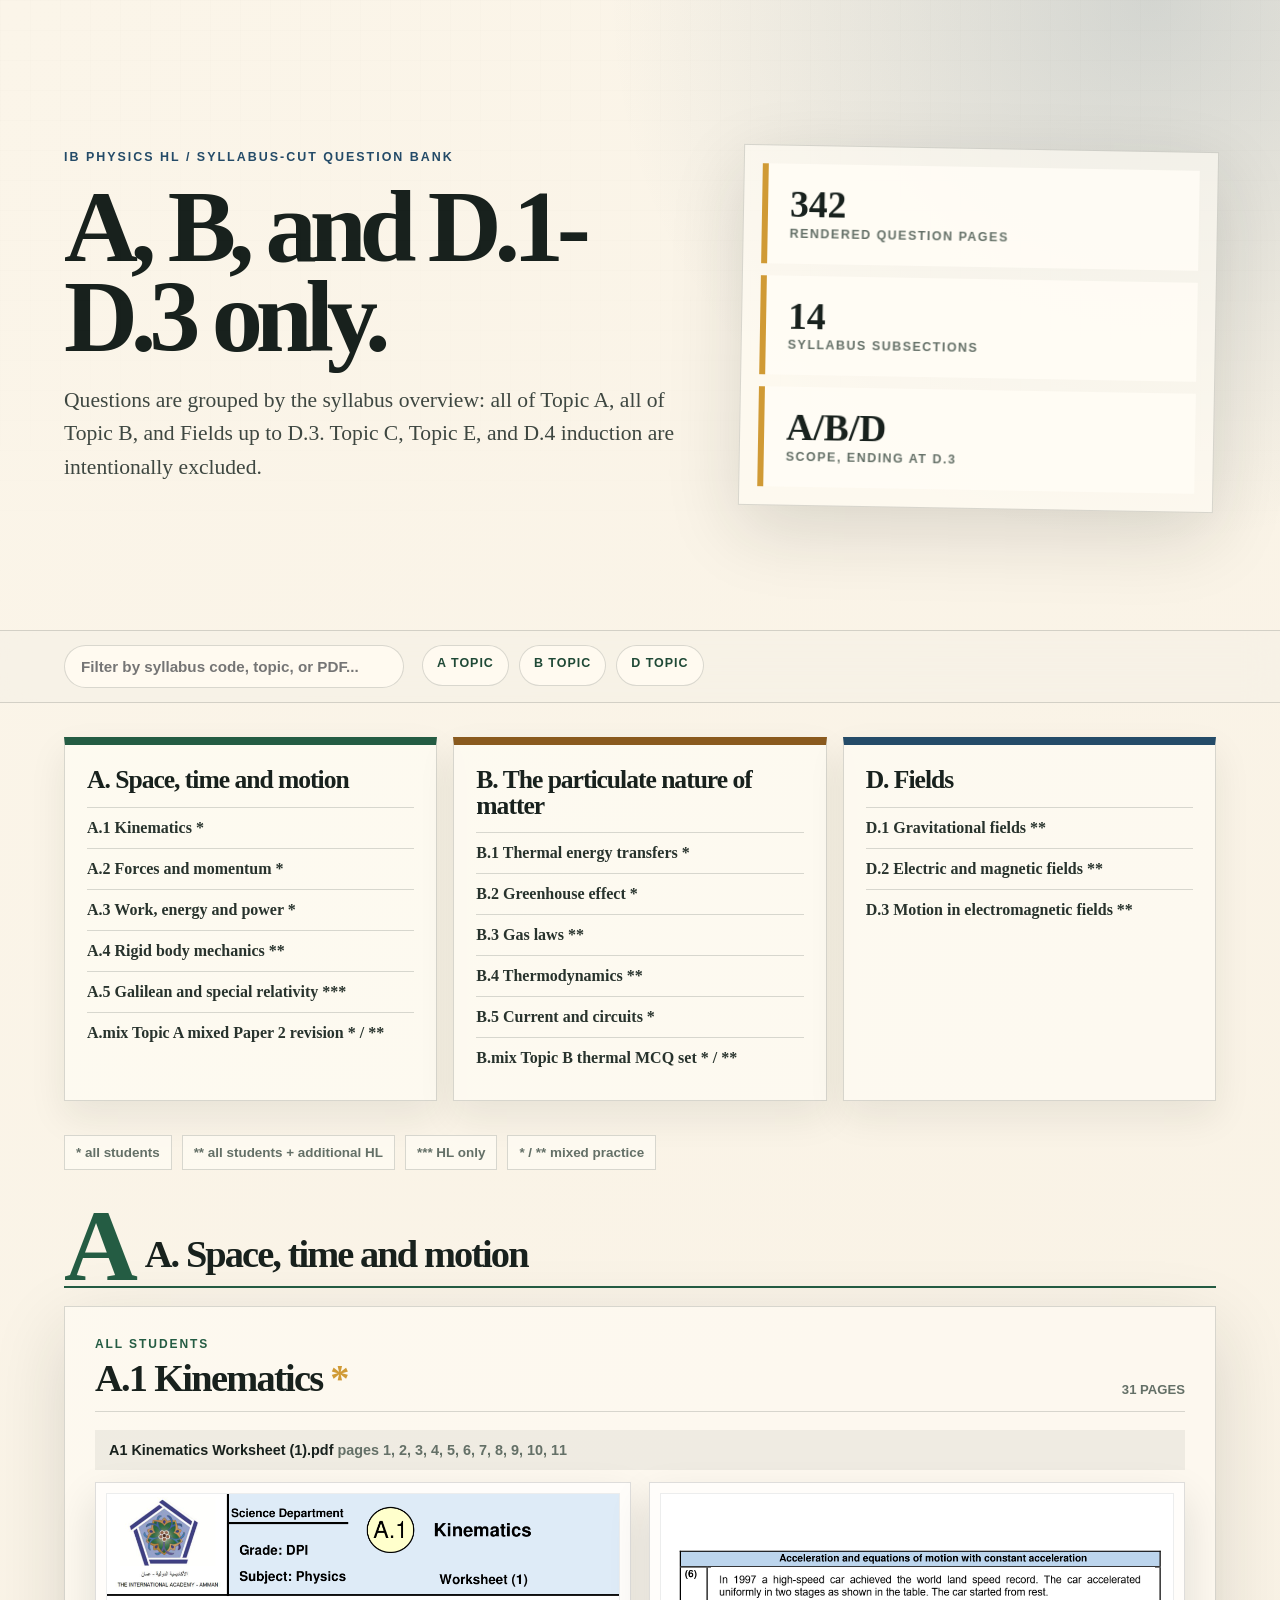
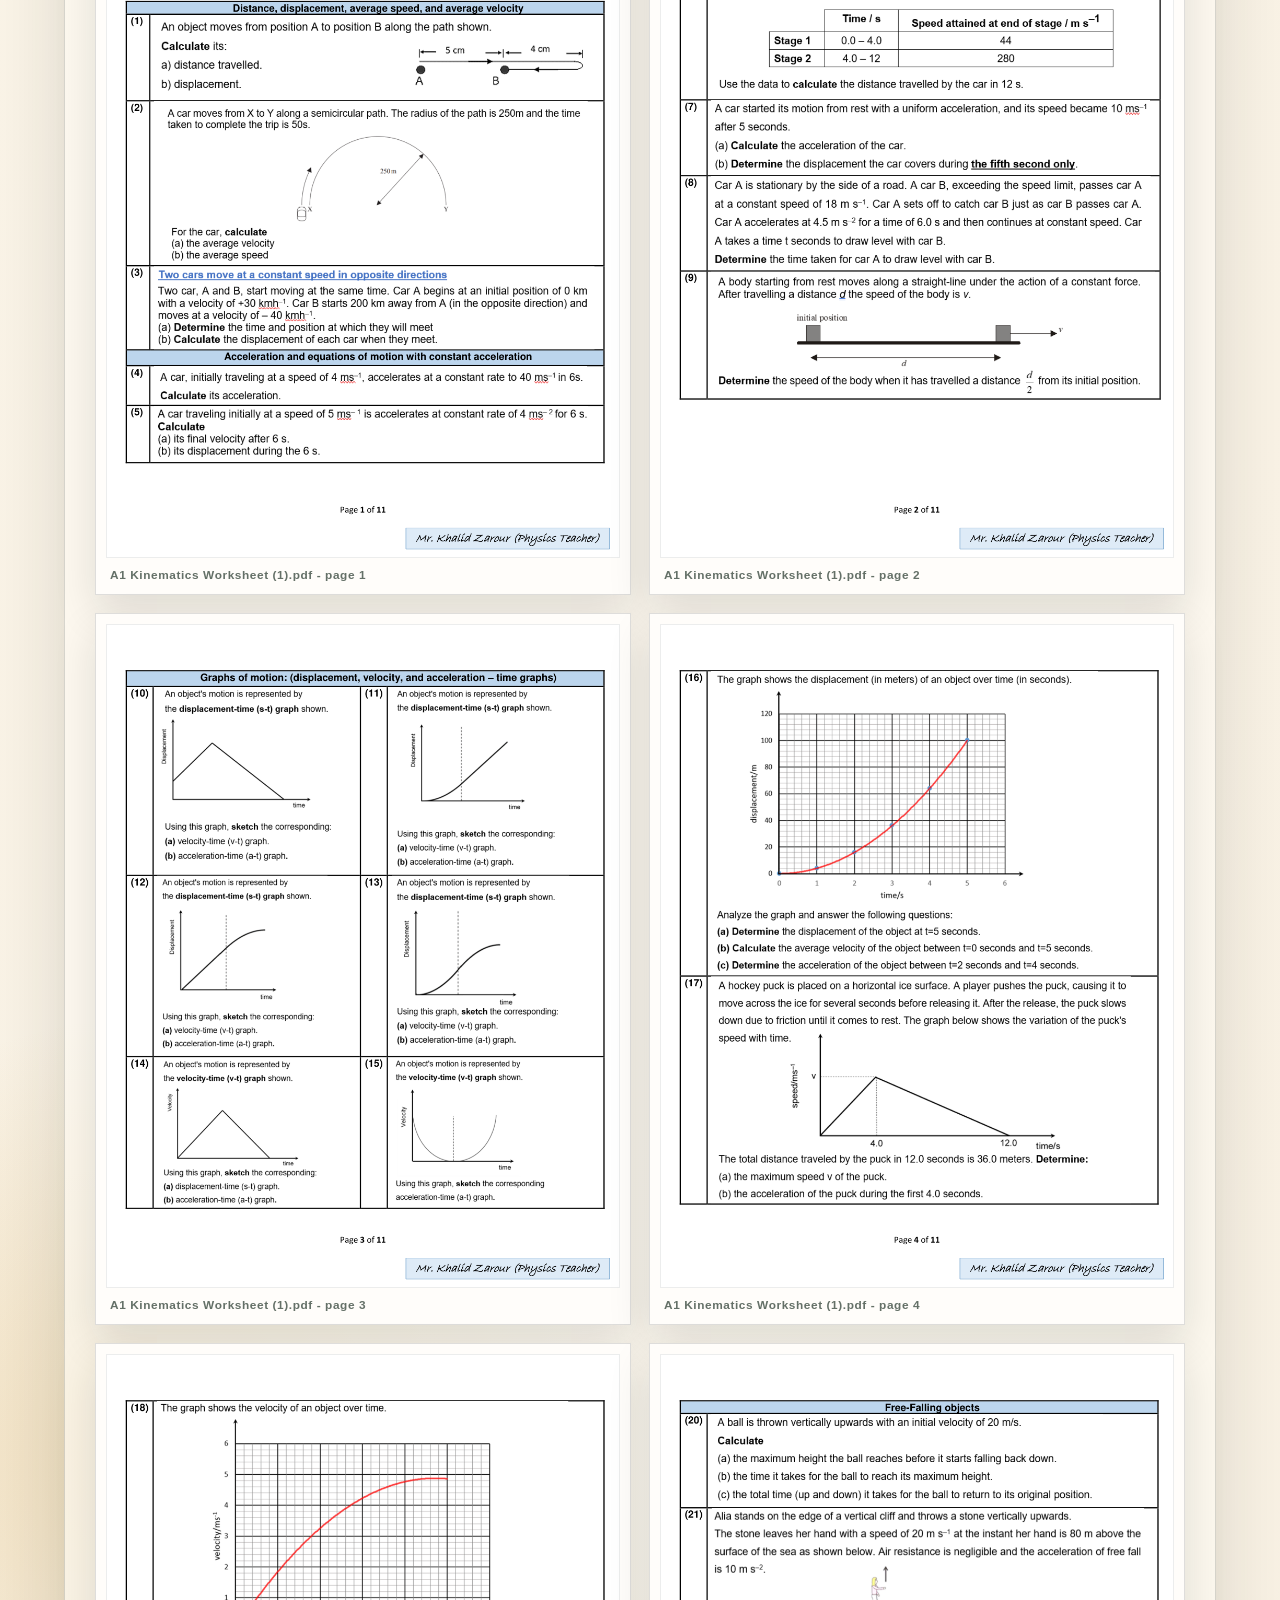
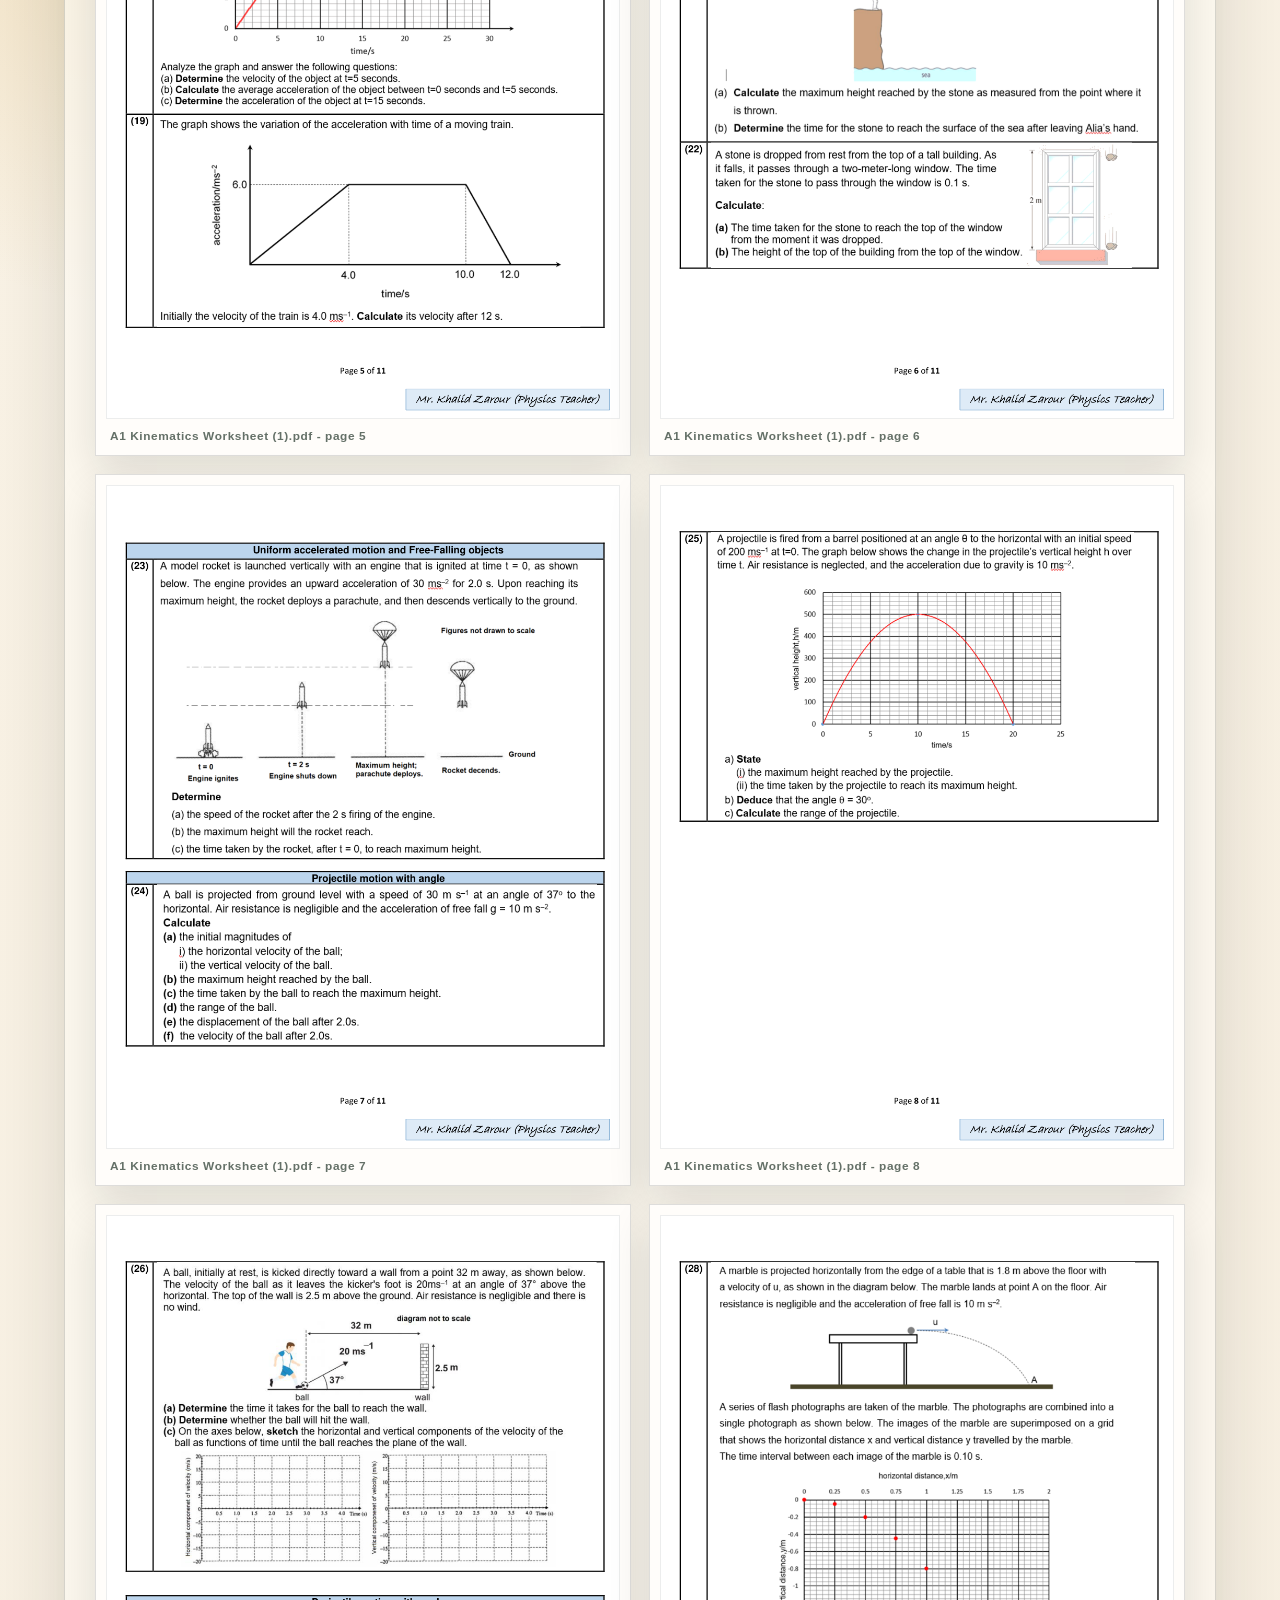
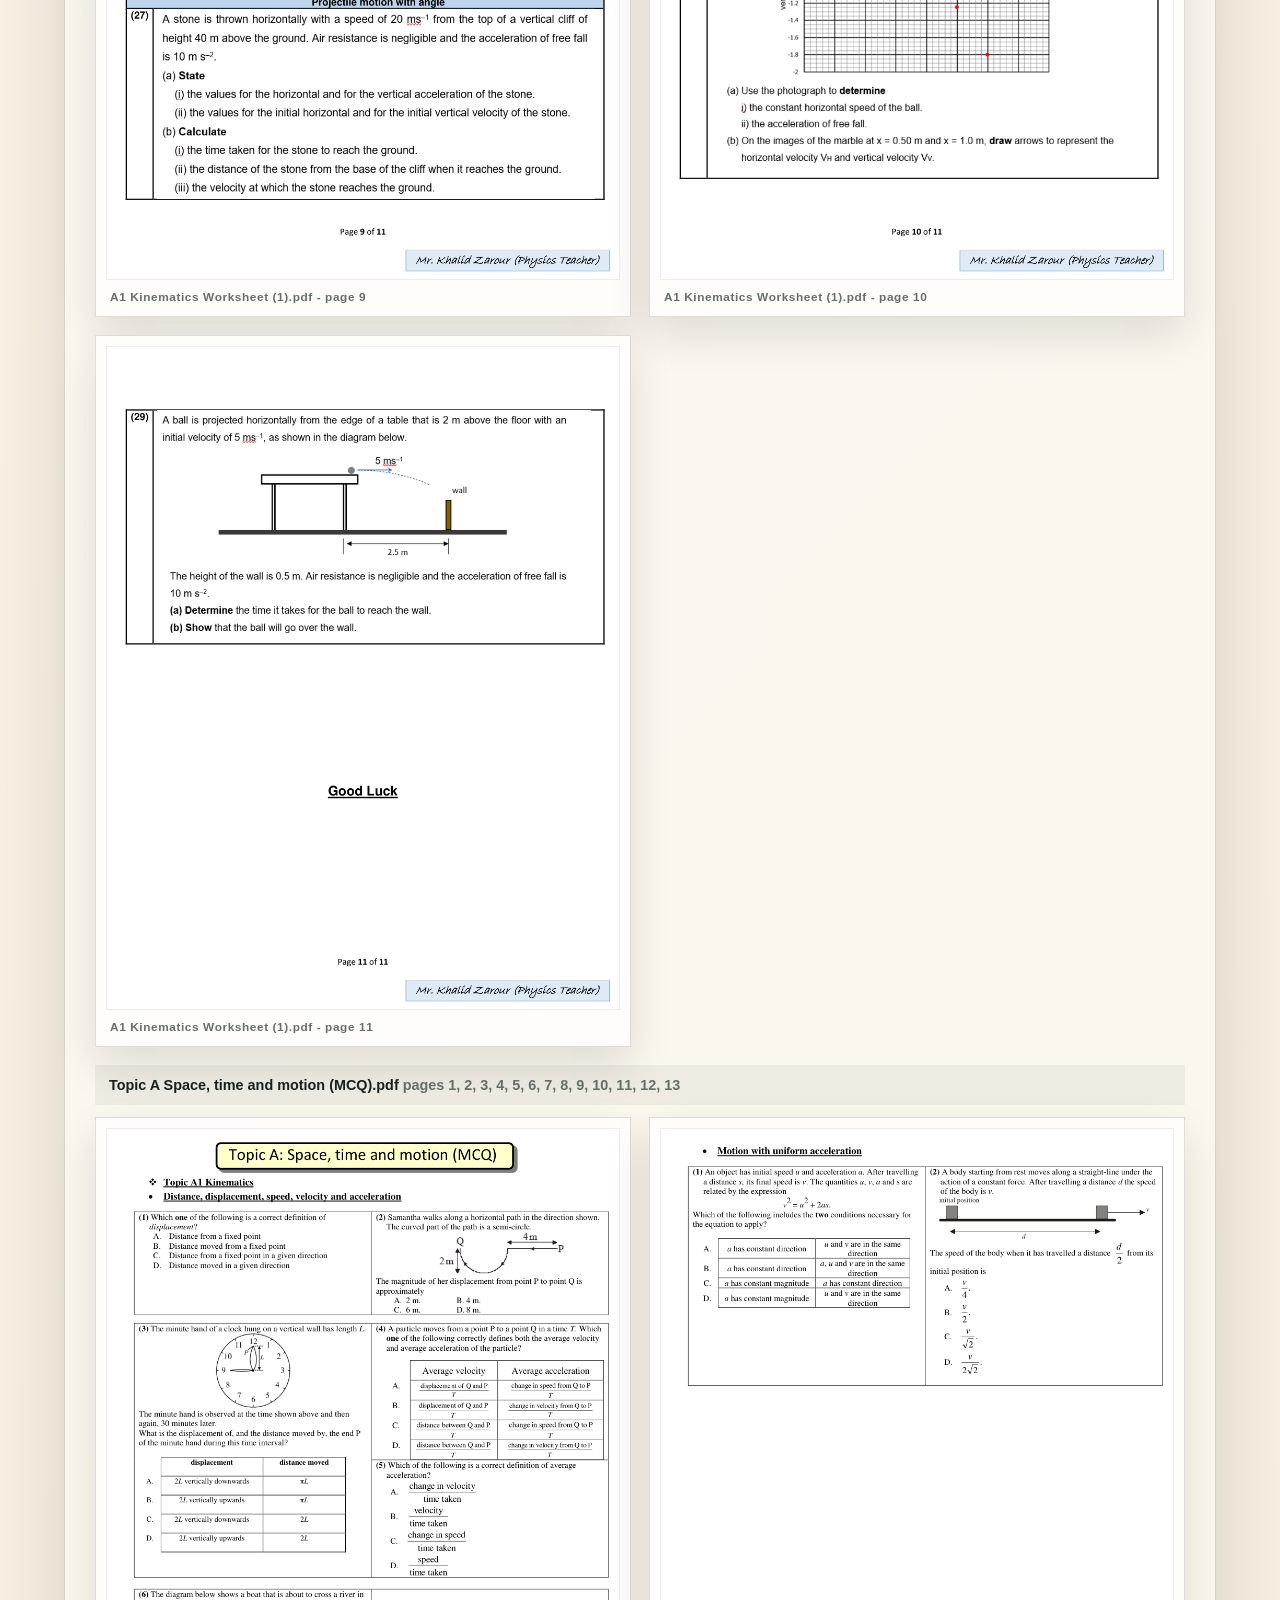
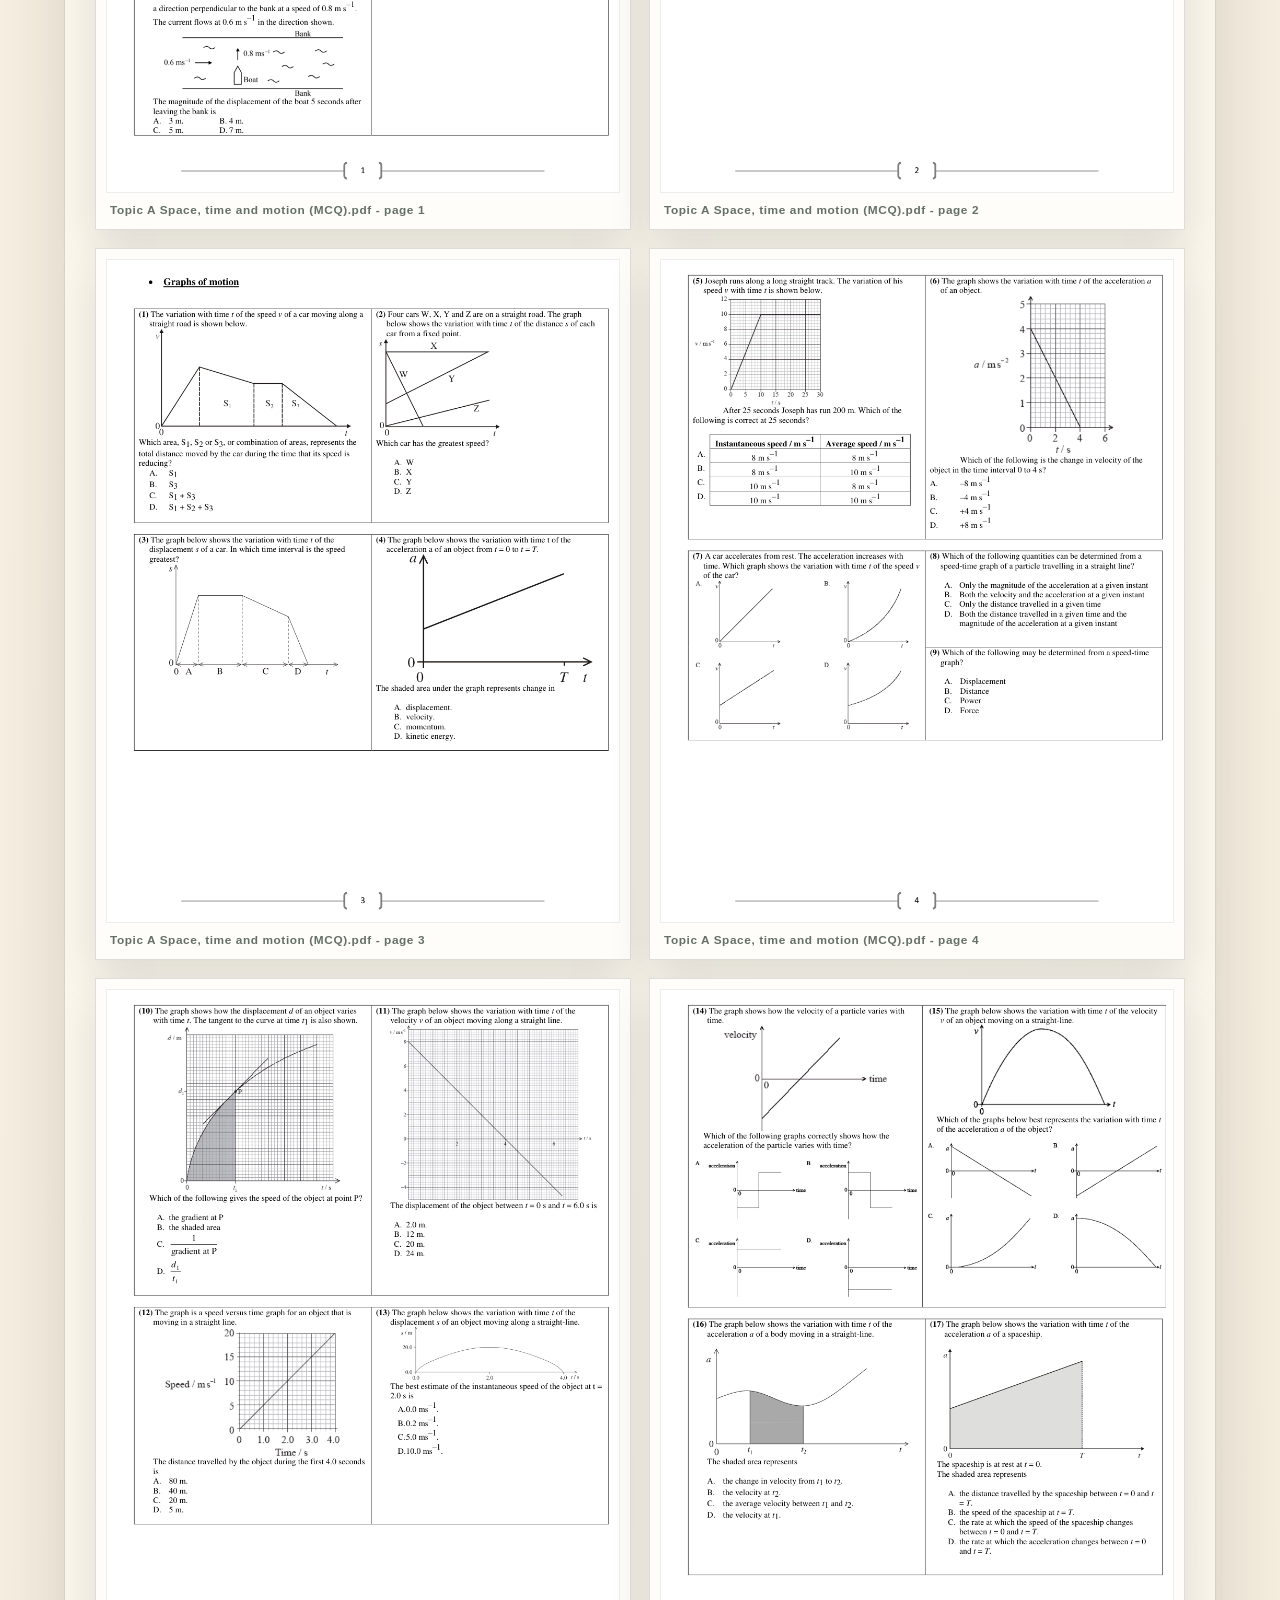
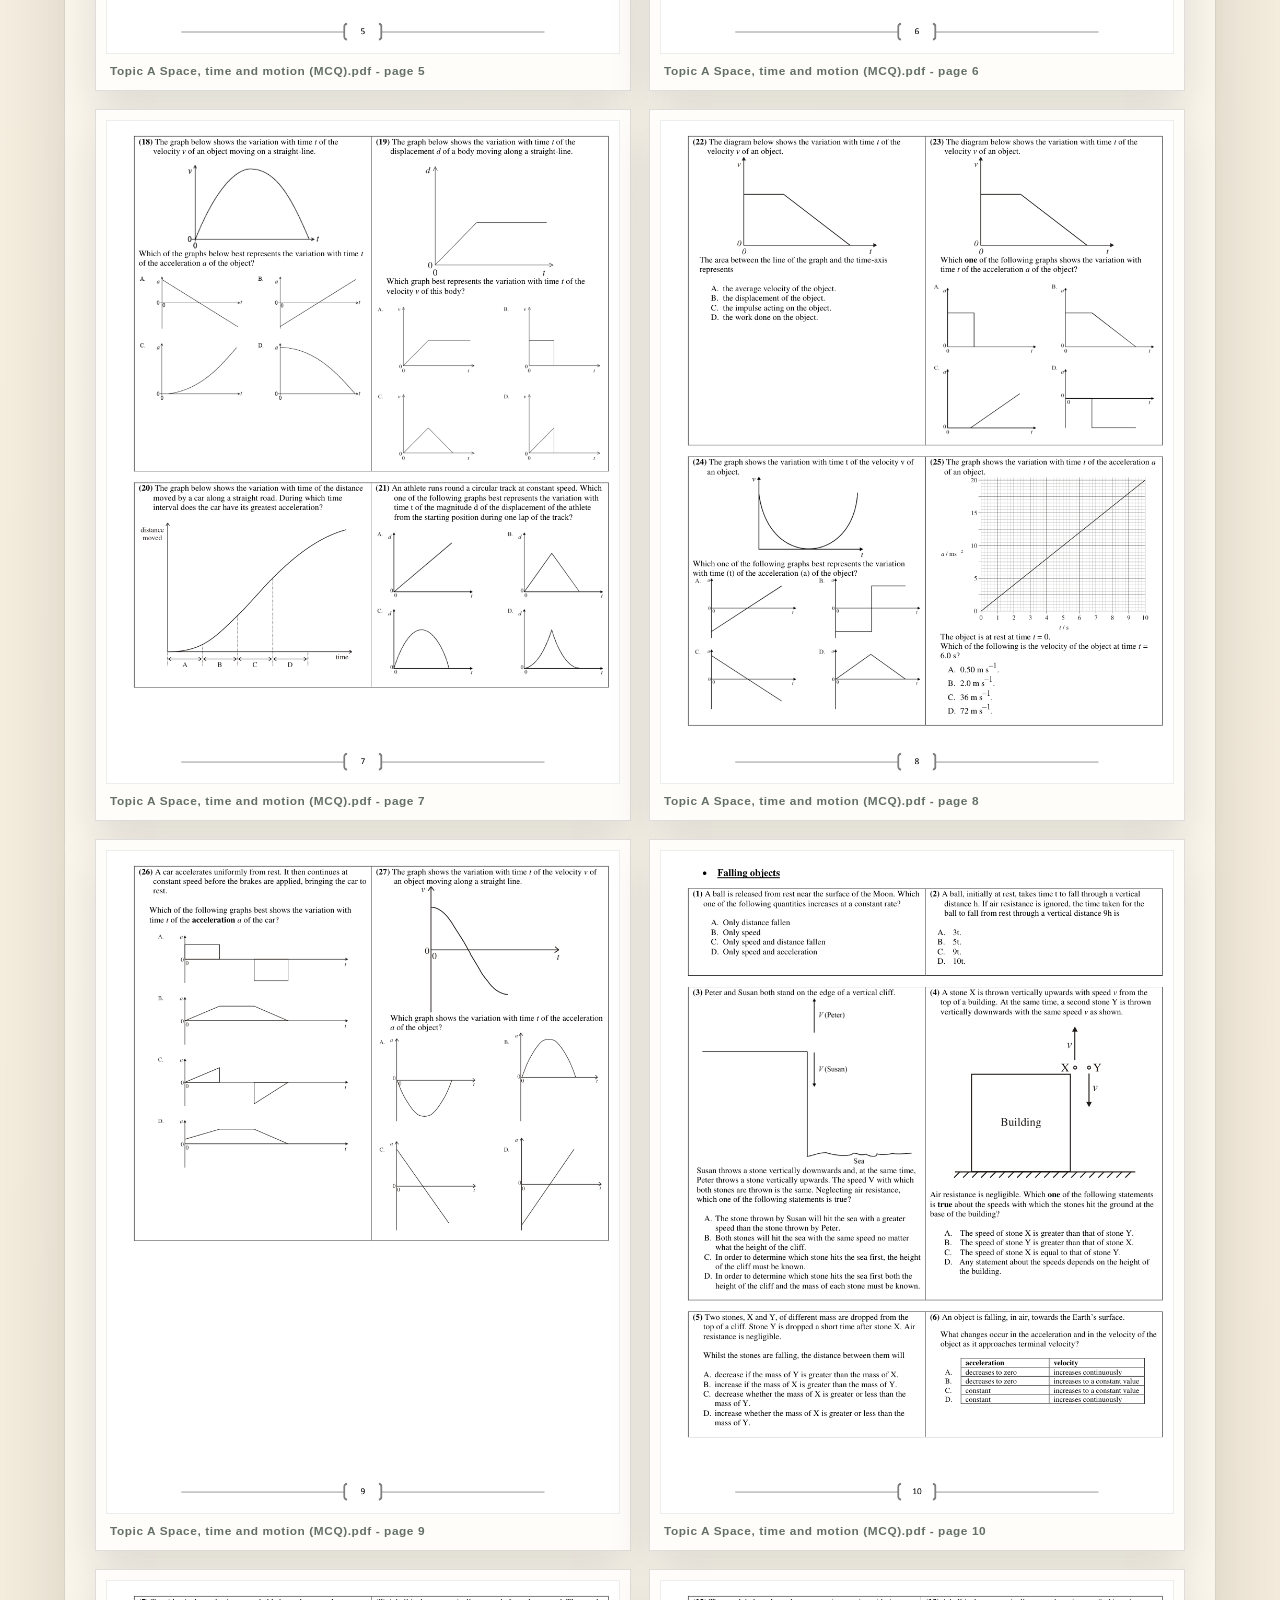
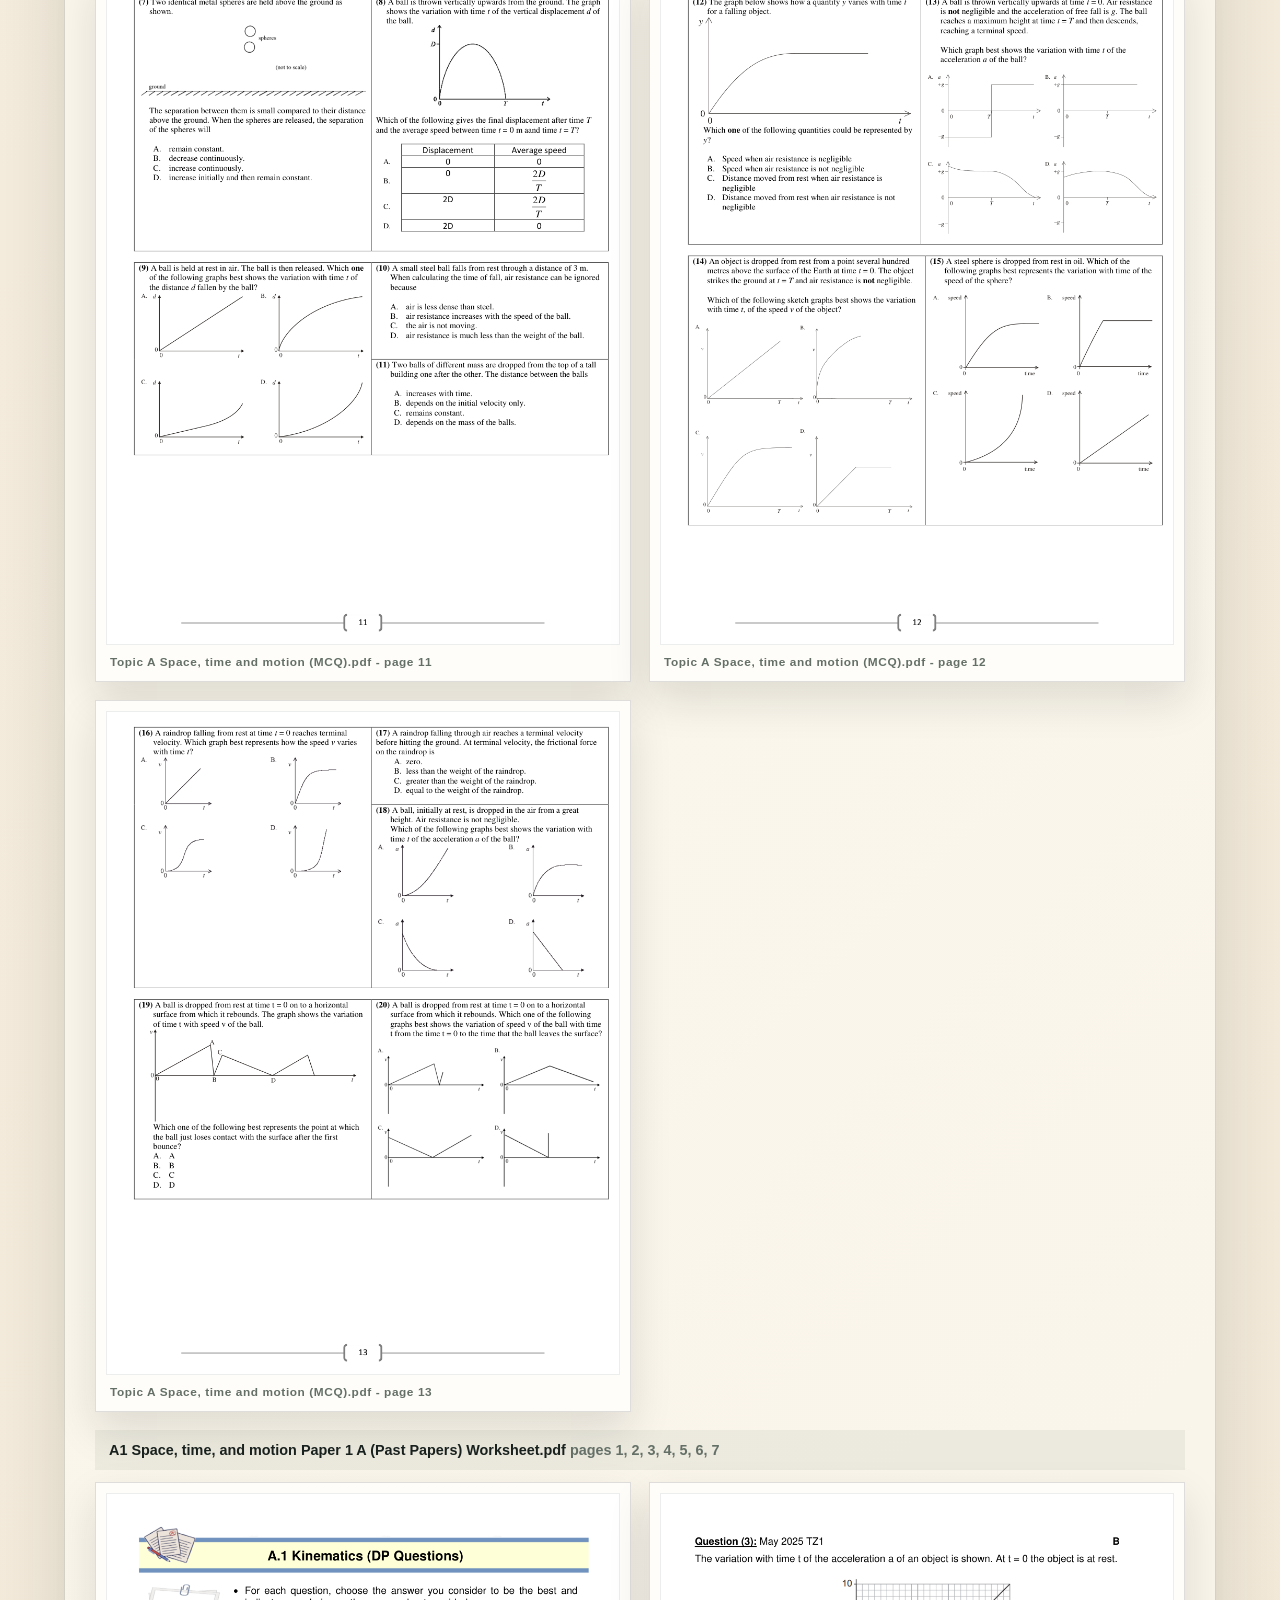
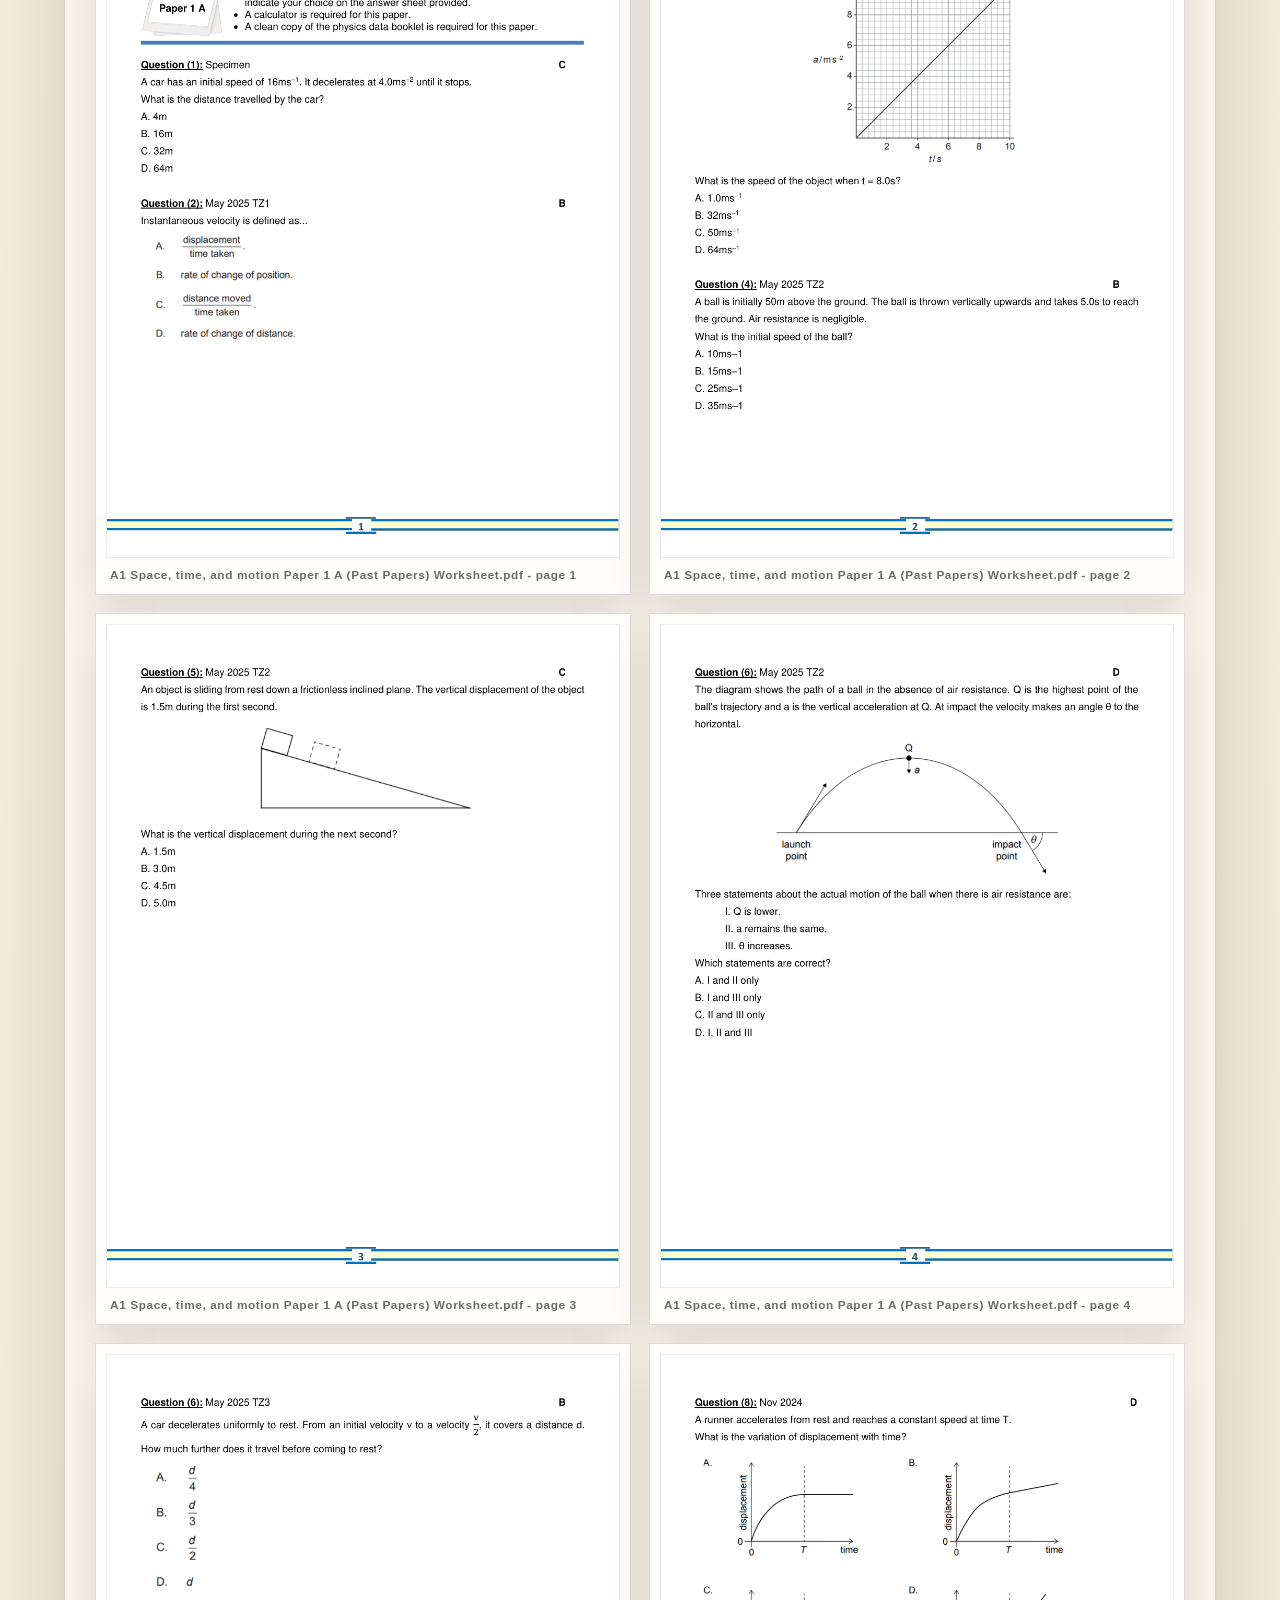
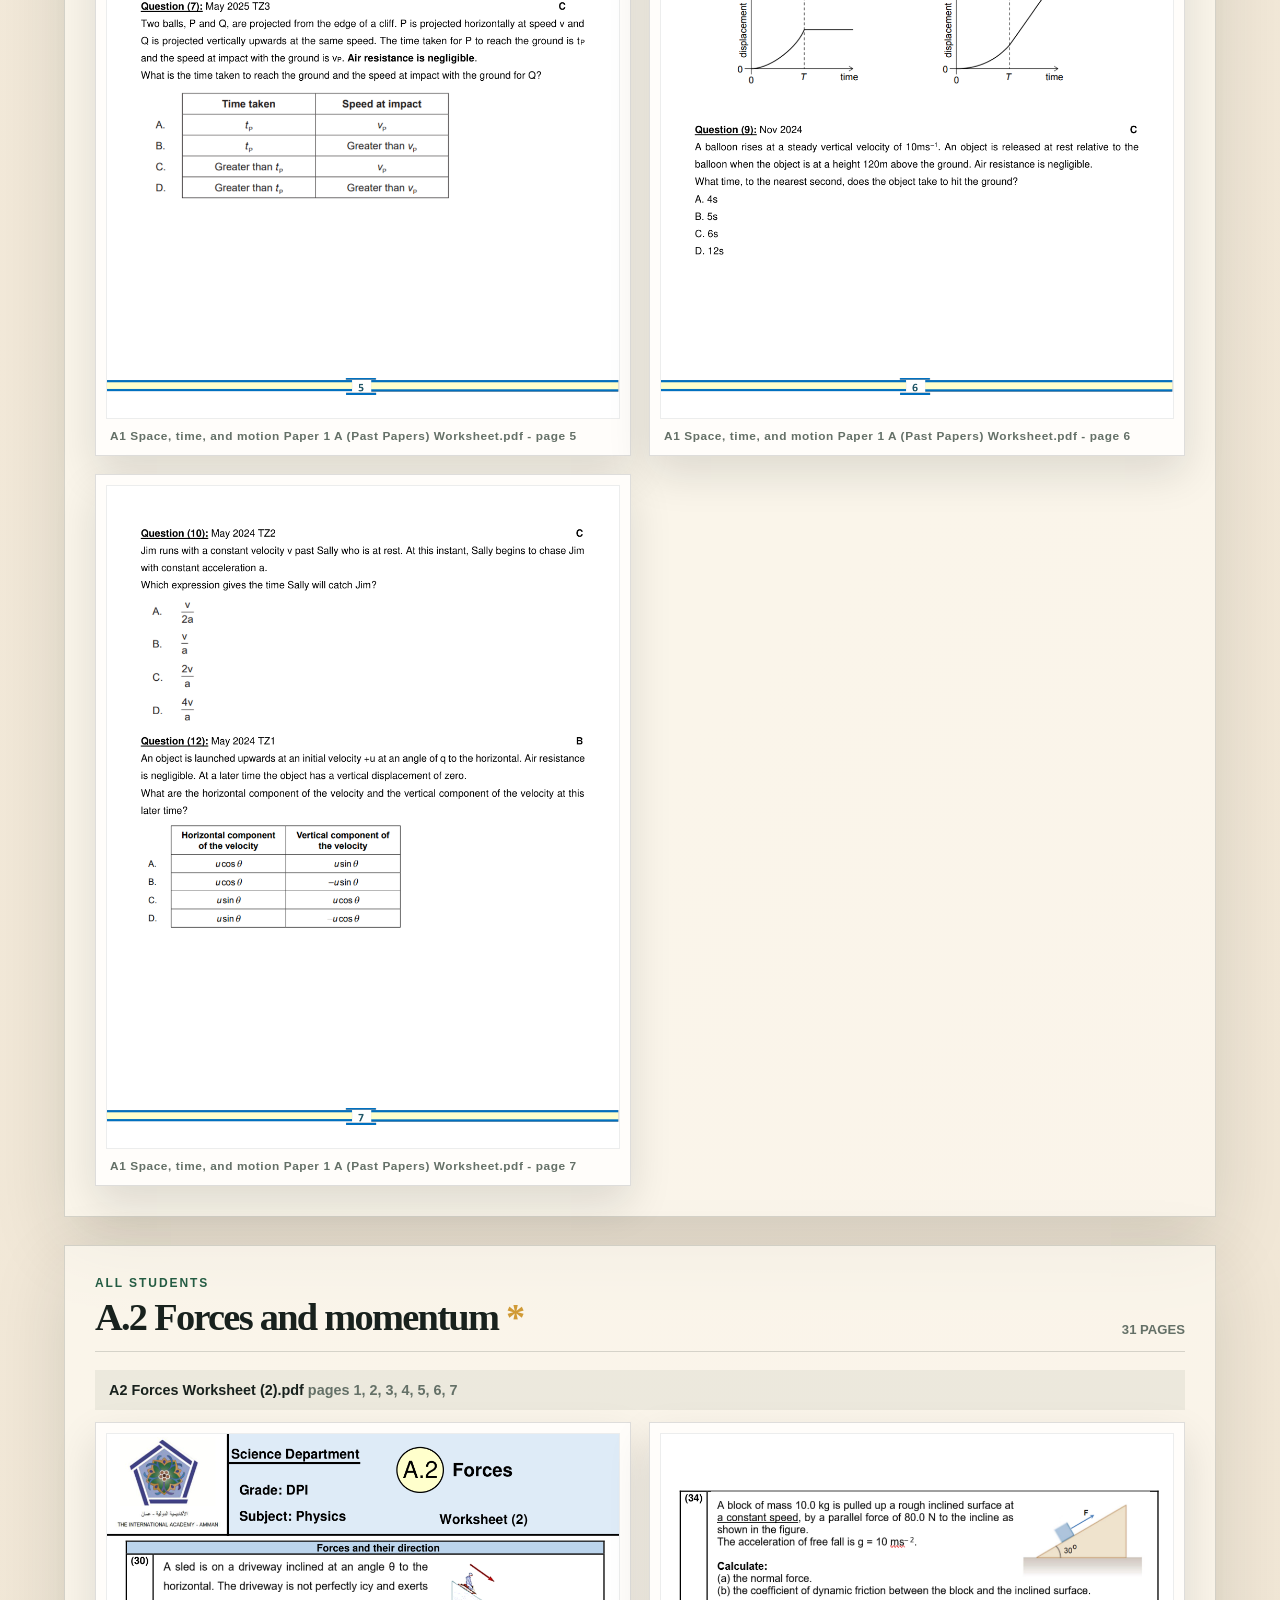
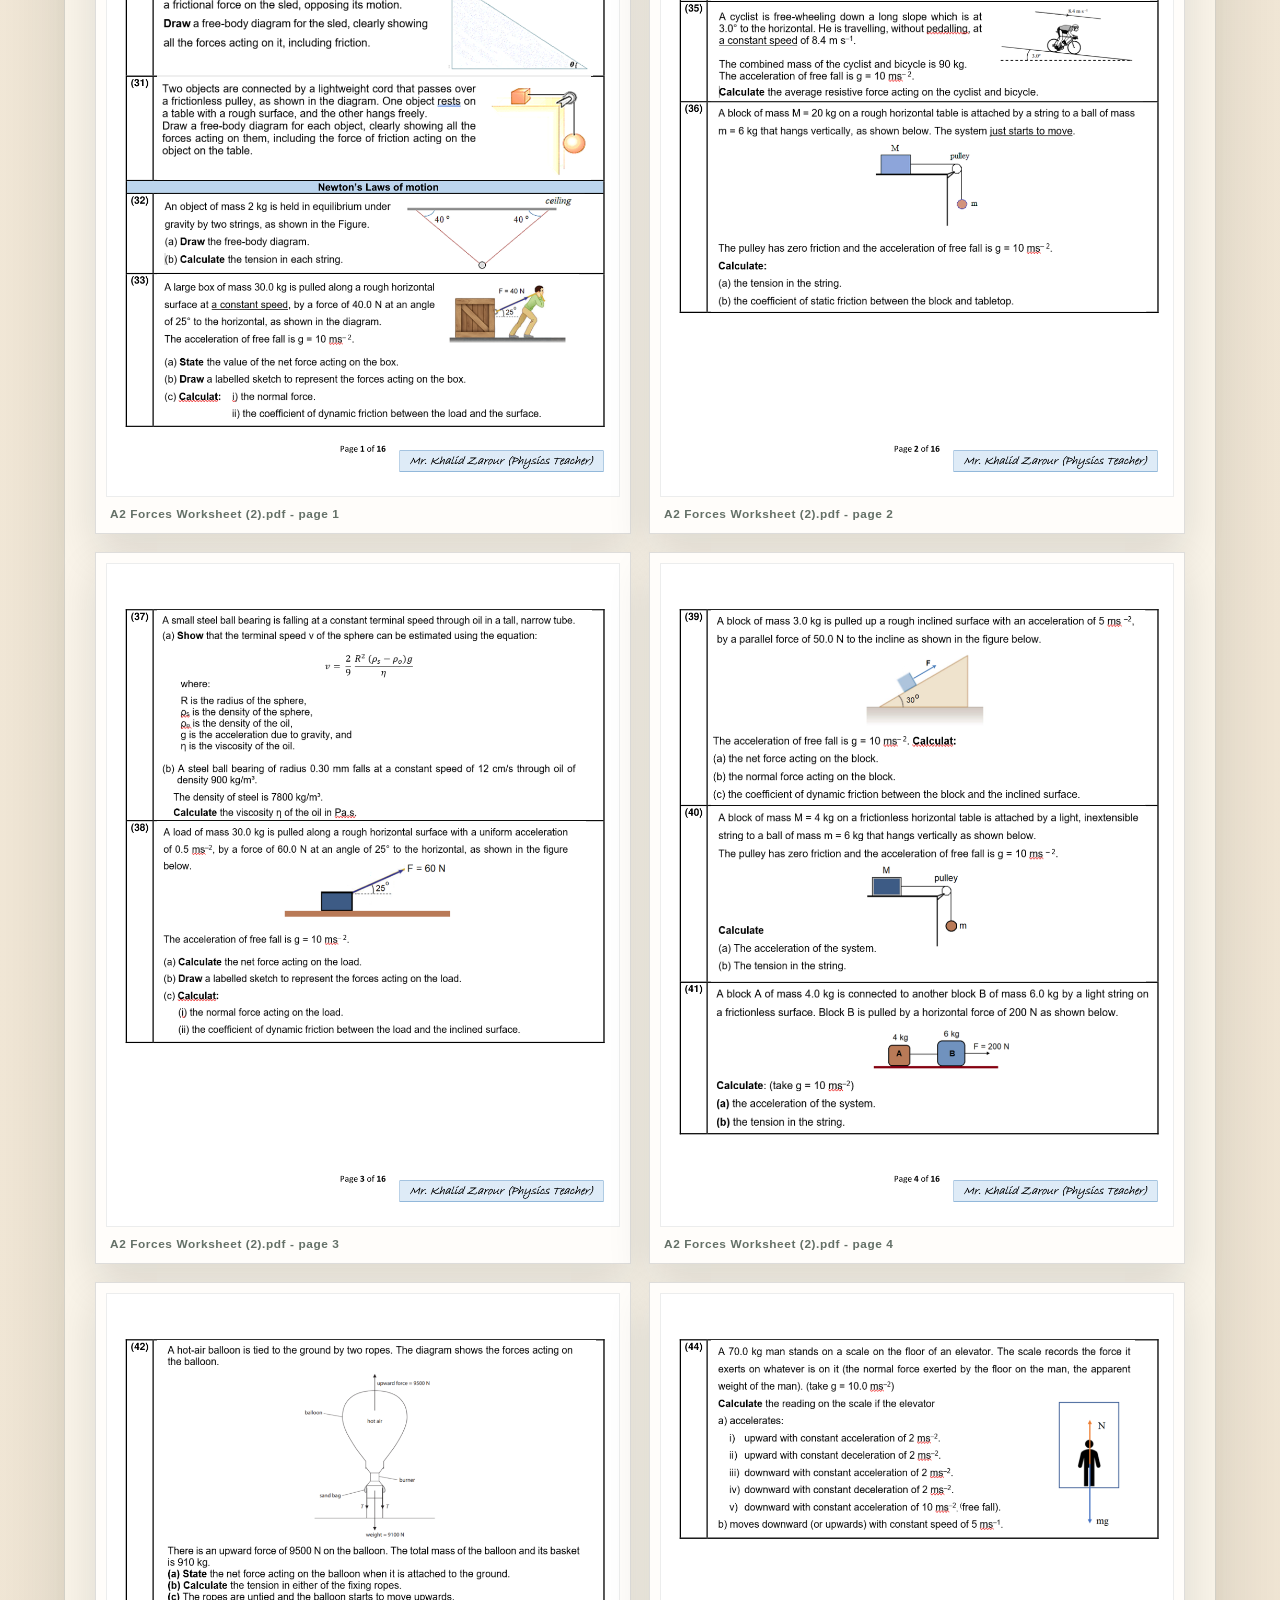
==== commit 6c4afcaf: "Reorganize physics question bank by syllabus" ====
--- a/physics-questions.html
+++ b/physics-questions.html
@@ -1,237 +1,118 @@
 <!DOCTYPE html>
 <html lang="en">
 <head>
-  <meta charset="UTF-8" />
-  <meta name="viewport" content="width=device-width, initial-scale=1.0" />
-  <title>Physics HL Question Image Bank</title>
+  <meta charset="UTF-8">
+  <meta name="viewport" content="width=device-width, initial-scale=1.0">
+  <title>IB Physics HL Question Bank - A, B, D1-D3</title>
   <style>
     :root {
-      --paper: #f5efe2;
-      --ink: #17201c;
-      --muted: #667069;
-      --line: rgba(23, 32, 28, 0.16);
-      --green: #245c43;
-      --green-2: #0d3b2a;
-      --amber: #d49c3d;
-      --blue: #c9dce8;
-      --card: rgba(255, 252, 244, 0.92);
-      --shadow: 0 24px 70px rgba(30, 35, 30, 0.14);
+      --paper: #f7f1e6;
+      --ink: #18211d;
+      --muted: #647067;
+      --line: rgba(24, 33, 29, 0.16);
+      --card: rgba(255, 252, 244, 0.9);
+      --shadow: 0 24px 70px rgba(29, 34, 30, 0.14);
+      --gold: #d09a35;
     }
     * { box-sizing: border-box; }
     html { scroll-behavior: smooth; }
-    body {
-      margin: 0;
-      color: var(--ink);
-      background:
-        radial-gradient(circle at top left, rgba(212, 156, 61, 0.25), transparent 34rem),
-        radial-gradient(circle at 90% 8%, rgba(36, 92, 67, 0.16), transparent 30rem),
-        linear-gradient(135deg, #f8f2e6, #ece2d0 55%, #dfe9e0);
-      font-family: Georgia, 'Times New Roman', serif;
-    }
-    body::before {
-      content: '';
-      position: fixed;
-      inset: 0;
-      pointer-events: none;
-      opacity: 0.28;
-      background-image: linear-gradient(rgba(23,32,28,.04) 1px, transparent 1px), linear-gradient(90deg, rgba(23,32,28,.035) 1px, transparent 1px);
-      background-size: 28px 28px;
-      mask-image: linear-gradient(to bottom, black, transparent 85%);
-    }
+    body { margin: 0; color: var(--ink); background: radial-gradient(circle at 12% 8%, rgba(208,154,53,.24), transparent 28rem), radial-gradient(circle at 90% 0%, rgba(36,75,104,.18), transparent 34rem), linear-gradient(135deg, #fbf5e9, #ece0cd 58%, #dfe8df); font-family: Georgia, 'Times New Roman', serif; }
+    body::before { content: ''; position: fixed; inset: 0; pointer-events: none; opacity: .22; background-image: linear-gradient(rgba(24,33,29,.05) 1px, transparent 1px), linear-gradient(90deg, rgba(24,33,29,.04) 1px, transparent 1px); background-size: 30px 30px; mask-image: linear-gradient(to bottom, black, transparent 90%); }
     a { color: inherit; }
-    .hero {
-      min-height: 78vh;
-      padding: 56px clamp(20px, 5vw, 72px) 34px;
-      display: grid;
-      grid-template-columns: minmax(0, 1.2fr) minmax(280px, 0.8fr);
-      gap: 36px;
-      align-items: center;
-    }
-    .kicker {
-      display: inline-flex;
-      gap: 10px;
-      align-items: center;
-      margin: 0 0 18px;
-      color: var(--green-2);
-      font-family: 'Trebuchet MS', Verdana, sans-serif;
-      font-size: 0.78rem;
-      font-weight: 800;
-      letter-spacing: 0.16em;
-      text-transform: uppercase;
-    }
-    .kicker::before { content: ''; width: 38px; height: 2px; background: var(--amber); }
-    h1 {
-      margin: 0;
-      max-width: 980px;
-      font-size: clamp(3rem, 8vw, 8.6rem);
-      line-height: 0.86;
-      letter-spacing: -0.07em;
-      font-weight: 900;
-    }
-    .hero p.summary {
-      max-width: 720px;
-      font-size: clamp(1.05rem, 2vw, 1.35rem);
-      line-height: 1.55;
-      color: #3a423d;
-    }
-    .stats {
-      display: grid;
-      gap: 14px;
-      padding: 18px;
-      border: 1px solid var(--line);
-      background: rgba(255, 252, 244, 0.58);
-      box-shadow: var(--shadow);
-      backdrop-filter: blur(10px);
-      transform: rotate(1deg);
-    }
-    .stats div {
-      padding: 24px;
-      background: var(--card);
-      border-left: 6px solid var(--green);
-    }
-    .stats strong { display: block; font-size: 2.5rem; line-height: 1; }
-    .stats span { color: var(--muted); font-family: 'Trebuchet MS', Verdana, sans-serif; font-size: .82rem; text-transform: uppercase; letter-spacing: .12em; }
-    .toolbar {
-      position: sticky;
-      top: 0;
-      z-index: 5;
-      display: grid;
-      grid-template-columns: minmax(180px, 340px) 1fr;
-      gap: 18px;
-      padding: 14px clamp(20px, 5vw, 72px);
-      background: rgba(245, 239, 226, 0.9);
-      border-block: 1px solid var(--line);
-      backdrop-filter: blur(16px);
-    }
-    .toolbar input {
-      width: 100%;
-      border: 1px solid var(--line);
-      border-radius: 999px;
-      padding: 12px 16px;
-      background: #fffaf0;
-      color: var(--ink);
-      font: 700 0.95rem 'Trebuchet MS', Verdana, sans-serif;
-      outline-color: var(--amber);
-    }
+    .hero { padding: 54px clamp(20px, 5vw, 76px) 28px; min-height: 70vh; display: grid; grid-template-columns: minmax(0, 1.15fr) minmax(280px, .85fr); gap: 34px; align-items: center; }
+    .kicker { margin: 0 0 18px; color: #244b68; font: 900 .78rem 'Trebuchet MS', Verdana, sans-serif; letter-spacing: .16em; text-transform: uppercase; }
+    h1 { margin: 0; max-width: 980px; font-size: clamp(3rem, 8vw, 8.2rem); line-height: .88; letter-spacing: -.07em; }
+    .summary { max-width: 760px; color: #3e4741; font-size: clamp(1.06rem, 2vw, 1.35rem); line-height: 1.55; }
+    .scope-card { padding: 18px; border: 1px solid var(--line); background: rgba(255,252,244,.62); box-shadow: var(--shadow); transform: rotate(1deg); }
+    .scope-card div { padding: 22px; background: var(--card); border-left: 6px solid var(--gold); margin-bottom: 12px; }
+    .scope-card div:last-child { margin-bottom: 0; }
+    .scope-card strong { display: block; font-size: 2.35rem; line-height: 1; }
+    .scope-card span { color: var(--muted); font: 900 .78rem 'Trebuchet MS', Verdana, sans-serif; letter-spacing: .12em; text-transform: uppercase; }
+    .toolbar { position: sticky; top: 0; z-index: 10; display: grid; grid-template-columns: minmax(180px, 340px) 1fr; gap: 18px; padding: 14px clamp(20px,5vw,76px); background: rgba(247,241,230,.92); border-block: 1px solid var(--line); backdrop-filter: blur(16px); }
+    .toolbar input { width: 100%; border: 1px solid var(--line); border-radius: 999px; padding: 12px 16px; background: #fffaf0; color: var(--ink); font: 800 .95rem 'Trebuchet MS', Verdana, sans-serif; outline-color: var(--gold); }
     .nav { display: flex; gap: 10px; overflow-x: auto; padding-bottom: 2px; }
-    .nav a {
-      flex: 0 0 auto;
-      border: 1px solid var(--line);
-      border-radius: 999px;
-      padding: 10px 13px;
-      background: #fffaf0;
-      text-decoration: none;
-      color: var(--green-2);
-      font: 800 0.78rem 'Trebuchet MS', Verdana, sans-serif;
-      text-transform: uppercase;
-      letter-spacing: 0.08em;
-    }
-    main { padding: 34px clamp(20px, 5vw, 72px) 80px; }
-    .topics {
-      display: grid;
-      grid-template-columns: repeat(auto-fit, minmax(220px, 1fr));
-      gap: 14px;
-      margin-bottom: 34px;
-    }
-    .topics article {
-      min-height: 220px;
-      padding: 22px;
-      background: rgba(255, 252, 244, 0.72);
-      border: 1px solid var(--line);
-      box-shadow: 0 16px 35px rgba(30,35,30,.08);
-    }
-    .topics strong { color: var(--amber); font: 900 0.82rem 'Trebuchet MS', Verdana, sans-serif; letter-spacing: .14em; }
-    .topics h3 { margin: 10px 0; font-size: 1.25rem; }
-    .topics ul { padding-left: 18px; margin: 0; color: var(--muted); line-height: 1.45; }
-    .source-card {
-      margin: 0 0 46px;
-      padding: clamp(16px, 3vw, 32px);
-      border: 1px solid var(--line);
-      background: rgba(255, 252, 244, 0.64);
-      box-shadow: var(--shadow);
-    }
-    .source-card[hidden] { display: none; }
-    .source-header {
-      display: grid;
-      grid-template-columns: 1fr auto;
-      gap: 12px 20px;
-      align-items: end;
-      margin-bottom: 20px;
-      border-bottom: 1px solid var(--line);
-      padding-bottom: 16px;
-    }
-    .eyebrow { grid-column: 1 / -1; margin: 0; color: var(--green); font: 900 .76rem 'Trebuchet MS', Verdana, sans-serif; letter-spacing: .18em; text-transform: uppercase; }
-    .source-header h2 { margin: 0; font-size: clamp(1.45rem, 3vw, 2.8rem); line-height: 1; letter-spacing: -0.04em; }
-    .source-header span { color: var(--muted); font: 800 .82rem 'Trebuchet MS', Verdana, sans-serif; text-transform: uppercase; white-space: nowrap; }
+    .nav a { flex: 0 0 auto; border: 1px solid var(--line); border-radius: 999px; padding: 10px 14px; background: #fffaf0; color: #1f4936; text-decoration: none; font: 900 .78rem 'Trebuchet MS', Verdana, sans-serif; letter-spacing: .08em; text-transform: uppercase; }
+    main { padding: 34px clamp(20px,5vw,76px) 80px; }
+    .syllabus-map { display: grid; grid-template-columns: repeat(3, minmax(0, 1fr)); gap: 16px; margin-bottom: 34px; }
+    .syllabus-column { min-height: 300px; padding: 22px; border: 1px solid var(--line); background: rgba(255,252,244,.72); box-shadow: 0 16px 35px rgba(30,35,30,.08); border-top: 8px solid var(--accent); }
+    .syllabus-column h2 { margin: 0 0 14px; font-size: clamp(1.35rem, 2vw, 2.1rem); line-height: 1; letter-spacing: -.04em; }
+    .syllabus-column ul { margin: 0; padding: 0; list-style: none; }
+    .syllabus-column li { border-top: 1px solid var(--line); }
+    .syllabus-column a { display: block; padding: 11px 0; text-decoration: none; color: #28332d; font-weight: 800; }
+    .legend { display: flex; flex-wrap: wrap; gap: 10px; margin: 0 0 36px; color: var(--muted); font: 800 .84rem 'Trebuchet MS', Verdana, sans-serif; }
+    .legend span { padding: 9px 11px; border: 1px solid var(--line); background: rgba(255,252,244,.72); }
+    .topic-block { margin-bottom: 48px; }
+    .topic-title { display: flex; align-items: end; gap: 16px; margin: 0 0 18px; border-bottom: 2px solid var(--accent); }
+    .topic-title span { color: var(--accent); font-size: clamp(3rem, 8vw, 7rem); line-height: .78; font-weight: 900; letter-spacing: -.09em; }
+    .topic-title h2 { margin: 0 0 10px; font-size: clamp(1.6rem, 3vw, 3rem); letter-spacing: -.05em; }
+    .subtopic-card { margin: 0 0 28px; padding: clamp(16px, 3vw, 30px); border: 1px solid var(--line); background: rgba(255,252,244,.65); box-shadow: var(--shadow); }
+    .subtopic-card[hidden], .source-group[hidden] { display: none; }
+    .subtopic-header { display: grid; grid-template-columns: 1fr auto; gap: 18px; align-items: end; margin-bottom: 18px; padding-bottom: 14px; border-bottom: 1px solid var(--line); }
+    .subtopic-header p { margin: 0 0 8px; color: var(--accent); font: 900 .75rem 'Trebuchet MS', Verdana, sans-serif; letter-spacing: .16em; text-transform: uppercase; }
+    .subtopic-header h3 { margin: 0; font-size: clamp(1.45rem, 3vw, 2.6rem); line-height: 1; letter-spacing: -.045em; }
+    .subtopic-header em { color: var(--gold); font-style: normal; }
+    .subtopic-header strong { color: var(--muted); font: 900 .82rem 'Trebuchet MS', Verdana, sans-serif; text-transform: uppercase; white-space: nowrap; }
+    .source-group { margin-top: 18px; }
+    .source-group h4 { margin: 0 0 12px; padding: 12px 14px; background: rgba(24,33,29,.06); font: 900 .9rem 'Trebuchet MS', Verdana, sans-serif; }
+    .source-group h4 span { color: var(--muted); font-weight: 700; }
     .page-grid { display: grid; grid-template-columns: repeat(auto-fit, minmax(min(100%, 420px), 1fr)); gap: 18px; }
-    .question-page {
-      margin: 0;
-      padding: 10px;
-      background: #fffdfa;
-      border: 1px solid rgba(23,32,28,.14);
-      box-shadow: 0 18px 40px rgba(20, 25, 22, .12);
-    }
-    .question-page img {
-      width: 100%;
-      height: auto;
-      display: block;
-      background: white;
-      border: 1px solid rgba(23,32,28,.08);
-    }
-    figcaption {
-      padding: 10px 4px 2px;
-      color: var(--muted);
-      font: 800 .78rem 'Trebuchet MS', Verdana, sans-serif;
-      letter-spacing: .08em;
-      text-transform: uppercase;
-    }
+    .question-page { margin: 0; padding: 10px; background: #fffdfa; border: 1px solid rgba(24,33,29,.14); box-shadow: 0 18px 40px rgba(20,25,22,.12); }
+    .question-page img { width: 100%; height: auto; display: block; background: white; border: 1px solid rgba(24,33,29,.08); }
+    figcaption { padding: 10px 4px 2px; color: var(--muted); font: 800 .74rem 'Trebuchet MS', Verdana, sans-serif; letter-spacing: .05em; }
     .empty { display: none; padding: 38px; text-align: center; color: var(--muted); background: var(--card); border: 1px solid var(--line); }
-    @media (max-width: 820px) {
-      .hero { grid-template-columns: 1fr; min-height: auto; }
-      .stats { transform: none; }
-      .toolbar { grid-template-columns: 1fr; }
-      .source-header { grid-template-columns: 1fr; }
-    }
+    @media (max-width: 900px) { .hero, .toolbar { grid-template-columns: 1fr; } .scope-card { transform: none; } .syllabus-map { grid-template-columns: 1fr; } .subtopic-header { grid-template-columns: 1fr; } }
   </style>
 </head>
 <body>
   <header class="hero">
     <div>
-      <p class="kicker">IB Physics HL / Question Image Bank</p>
-      <h1>Physics questions, preserved as pages.</h1>
-      <p class="summary">A static GitHub Pages version of the Obsidian image bank. It groups rendered question pages from local Physics PDFs against the checklist material from the IB study checklist.</p>
+      <p class="kicker">IB Physics HL / Syllabus-cut question bank</p>
+      <h1>A, B, and D.1-D.3 only.</h1>
+      <p class="summary">Questions are grouped by the syllabus overview: all of Topic A, all of Topic B, and Fields up to D.3. Topic C, Topic E, and D.4 induction are intentionally excluded.</p>
     </div>
-    <aside class="stats" aria-label="Question bank summary">
-      <div><strong>229</strong><span>rendered question pages</span></div>
-      <div><strong>14</strong><span>matched source groups</span></div>
-      <div><strong>8</strong><span>checklist blocks covered</span></div>
+    <aside class="scope-card" aria-label="Question bank summary">
+      <div><strong>342</strong><span>rendered question pages</span></div>
+      <div><strong>14</strong><span>syllabus subsections</span></div>
+      <div><strong>A/B/D</strong><span>scope, ending at D.3</span></div>
     </aside>
   </header>
-
   <div class="toolbar">
-    <input id="search" type="search" placeholder="Filter by topic or source..." aria-label="Filter question sources" />
-    <nav class="nav" aria-label="Source sections"><a href="#p1-kinematics--theme-a">P1 Kinematics (Theme A)</a><a href="#p2-forces---momentum--theme-a">P2 Forces &amp; Momentum (Theme A)</a><a href="#p3-work--energy---power--theme-a">P3 Work, Energy &amp; Power (Theme A)</a><a href="#p1-p3-mixed-theme-a-past-paper-questions">P1-P3 Mixed Theme A Past Paper Questions</a><a href="#p1-p4-mixed-topic-a-revision-questions">P1-P4 Mixed Topic A Revision Questions</a><a href="#p4-advanced-mechanics--circular-motion">P4 Advanced Mechanics: Circular Motion</a><a href="#p4-advanced-mechanics--special-relativity">P4 Advanced Mechanics: Special Relativity</a><a href="#p5-thermal-energy--theme-b">P5 Thermal Energy (Theme B)</a><a href="#p5-p6-thermal---gas-mcq">P5-P6 Thermal / Gas MCQ</a><a href="#p5-p6-topic-b-revision-questions">P5-P6 Topic B Revision Questions</a><a href="#p8-electric-fields">P8 Electric Fields</a><a href="#p8-electric-fields---electric-potential">P8 Electric Fields / Electric Potential</a><a href="#p7-p8-topic-d-revision-questions">P7-P8 Topic D Revision Questions</a><a href="#p7-p8-fields-past-paper-questions">P7-P8 Fields Past Paper Questions</a></nav>
+    <input id="search" type="search" placeholder="Filter by syllabus code, topic, or PDF..." aria-label="Filter question bank">
+    <nav class="nav" aria-label="Main syllabus topics"><a href="#a">A Topic</a><a href="#b">B Topic</a><a href="#d">D Topic</a></nav>
   </div>
-
   <main>
-    <section class="topics" aria-label="Checklist topics matched">
-      <article><strong>P1</strong><h3>Kinematics</h3><ul><li>Displacement, velocity, acceleration</li><li>SUVAT</li><li>Motion graphs</li><li>Projectile motion</li></ul></article><article><strong>P2</strong><h3>Forces &amp; Momentum</h3><ul><li>Free-body diagrams</li><li>Newton laws</li><li>Impulse</li><li>Conservation of momentum</li><li>Collisions</li></ul></article><article><strong>P3</strong><h3>Work, Energy &amp; Power</h3><ul><li>Work done</li><li>Work-energy theorem</li><li>Mechanical energy</li><li>Power</li><li>Efficiency</li></ul></article><article><strong>P4</strong><h3>Advanced Mechanics</h3><ul><li>Circular motion</li><li>Centripetal force</li><li>Time dilation</li><li>Length contraction</li></ul></article><article><strong>P5</strong><h3>Thermal Energy</h3><ul><li>Specific heat capacity</li><li>Latent heat</li><li>Heating curves</li><li>Thermal transfer</li><li>Black-body radiation</li></ul></article><article><strong>P6</strong><h3>Gases &amp; Thermodynamics</h3><ul><li>Ideal gas law</li><li>Kinetic theory</li><li>First law</li><li>P-V diagrams</li><li>Thermal efficiency</li></ul></article><article><strong>P7</strong><h3>Gravitational Fields</h3><ul><li>Field strength</li><li>Newton gravitation</li><li>Potential</li><li>Orbital mechanics</li></ul></article><article><strong>P8</strong><h3>Electric &amp; Magnetic Fields</h3><ul><li>Coulomb law</li><li>Electric fields</li><li>Potential</li><li>Magnetic fields</li><li>Forces on charges/conductors</li></ul></article>
-    </section>
-    <p class="empty" id="empty">No matching question groups.</p>
-    <section class="source-card" id="p1-kinematics--theme-a" data-source="a1 kinematics worksheet (1).pdf" data-block="p1 kinematics (theme a)">  <div class="source-header">    <p class="eyebrow">P1 Kinematics (Theme A)</p>    <h2>A1 Kinematics Worksheet (1).pdf</h2>    <span>11 page images</span>  </div>  <div class="page-grid">    <figure class="question-page">      <img src="physics-question-images/a1-kinematics-worksheet-1/p001.png" loading="eager" alt="A1 Kinematics Worksheet (1).pdf page 1" />      <figcaption>Page 1</figcaption>    </figure>    <figure class="question-page">      <img src="physics-question-images/a1-kinematics-worksheet-1/p002.png" loading="eager" alt="A1 Kinematics Worksheet (1).pdf page 2" />      <figcaption>Page 2</figcaption>    </figure>    <figure class="question-page">      <img src="physics-question-images/a1-kinematics-worksheet-1/p003.png" loading="eager" alt="A1 Kinematics Worksheet (1).pdf page 3" />      <figcaption>Page 3</figcaption>    </figure>    <figure class="question-page">      <img src="physics-question-images/a1-kinematics-worksheet-1/p004.png" loading="lazy" alt="A1 Kinematics Worksheet (1).pdf page 4" />      <figcaption>Page 4</figcaption>    </figure>    <figure class="question-page">      <img src="physics-question-images/a1-kinematics-worksheet-1/p005.png" loading="lazy" alt="A1 Kinematics Worksheet (1).pdf page 5" />      <figcaption>Page 5</figcaption>    </figure>    <figure class="question-page">      <img src="physics-question-images/a1-kinematics-worksheet-1/p006.png" loading="lazy" alt="A1 Kinematics Worksheet (1).pdf page 6" />      <figcaption>Page 6</figcaption>    </figure>    <figure class="question-page">      <img src="physics-question-images/a1-kinematics-worksheet-1/p007.png" loading="lazy" alt="A1 Kinematics Worksheet (1).pdf page 7" />      <figcaption>Page 7</figcaption>    </figure>    <figure class="question-page">      <img src="physics-question-images/a1-kinematics-worksheet-1/p008.png" loading="lazy" alt="A1 Kinematics Worksheet (1).pdf page 8" />      <figcaption>Page 8</figcaption>    </figure>    <figure class="question-page">      <img src="physics-question-images/a1-kinematics-worksheet-1/p009.png" loading="lazy" alt="A1 Kinematics Worksheet (1).pdf page 9" />      <figcaption>Page 9</figcaption>    </figure>    <figure class="question-page">      <img src="physics-question-images/a1-kinematics-worksheet-1/p010.png" loading="lazy" alt="A1 Kinematics Worksheet (1).pdf page 10" />      <figcaption>Page 10</figcaption>    </figure>    <figure class="question-page">      <img src="physics-question-images/a1-kinematics-worksheet-1/p011.png" loading="lazy" alt="A1 Kinematics Worksheet (1).pdf page 11" />      <figcaption>Page 11</figcaption>    </figure>  </div></section><section class="source-card" id="p2-forces---momentum--theme-a" data-source="a2 forces worksheet (2).pdf" data-block="p2 forces &amp; momentum (theme a)">  <div class="source-header">    <p class="eyebrow">P2 Forces &amp; Momentum (Theme A)</p>    <h2>A2 Forces Worksheet (2).pdf</h2>    <span>14 page images</span>  </div>  <div class="page-grid">    <figure class="question-page">      <img src="physics-question-images/a2-forces-worksheet-2/p001.png" loading="lazy" alt="A2 Forces Worksheet (2).pdf page 1" />      <figcaption>Page 1</figcaption>    </figure>    <figure class="question-page">      <img src="physics-question-images/a2-forces-worksheet-2/p002.png" loading="lazy" alt="A2 Forces Worksheet (2).pdf page 2" />      <figcaption>Page 2</figcaption>    </figure>    <figure class="question-page">      <img src="physics-question-images/a2-forces-worksheet-2/p003.png" loading="lazy" alt="A2 Forces Worksheet (2).pdf page 3" />      <figcaption>Page 3</figcaption>    </figure>    <figure class="question-page">      <img src="physics-question-images/a2-forces-worksheet-2/p004.png" loading="lazy" alt="A2 Forces Worksheet (2).pdf page 4" />      <figcaption>Page 4</figcaption>    </figure>    <figure class="question-page">      <img src="physics-question-images/a2-forces-worksheet-2/p005.png" loading="lazy" alt="A2 Forces Worksheet (2).pdf page 5" />      <figcaption>Page 5</figcaption>    </figure>    <figure class="question-page">      <img src="physics-question-images/a2-forces-worksheet-2/p006.png" loading="lazy" alt="A2 Forces Worksheet (2).pdf page 6" />      <figcaption>Page 6</figcaption>    </figure>    <figure class="question-page">      <img src="physics-question-images/a2-forces-worksheet-2/p007.png" loading="lazy" alt="A2 Forces Worksheet (2).pdf page 7" />      <figcaption>Page 7</figcaption>    </figure>    <figure class="question-page">      <img src="physics-question-images/a2-forces-worksheet-2/p010.png" loading="lazy" alt="A2 Forces Worksheet (2).pdf page 10" />      <figcaption>Page 10</figcaption>    </figure>    <figure class="question-page">      <img src="physics-question-images/a2-forces-worksheet-2/p011.png" loading="lazy" alt="A2 Forces Worksheet (2).pdf page 11" />      <figcaption>Page 11</figcaption>    </figure>    <figure class="question-page">      <img src="physics-question-images/a2-forces-worksheet-2/p012.png" loading="lazy" alt="A2 Forces Worksheet (2).pdf page 12" />      <figcaption>Page 12</figcaption>    </figure>    <figure class="question-page">      <img src="physics-question-images/a2-forces-worksheet-2/p013.png" loading="lazy" alt="A2 Forces Worksheet (2).pdf page 13" />      <figcaption>Page 13</figcaption>    </figure>    <figure class="question-page">      <img src="physics-question-images/a2-forces-worksheet-2/p014.png" loading="lazy" alt="A2 Forces Worksheet (2).pdf page 14" />      <figcaption>Page 14</figcaption>    </figure>    <figure class="question-page">      <img src="physics-question-images/a2-forces-worksheet-2/p015.png" loading="lazy" alt="A2 Forces Worksheet (2).pdf page 15" />      <figcaption>Page 15</figcaption>    </figure>    <figure class="question-page">      <img src="physics-question-images/a2-forces-worksheet-2/p016.png" loading="lazy" alt="A2 Forces Worksheet (2).pdf page 16" />      <figcaption>Page 16</figcaption>    </figure>  </div></section><section class="source-card" id="p3-work--energy---power--theme-a" data-source="a3 work, energy, and power worksheet (3).pdf" data-block="p3 work, energy &amp; power (theme a)">  <div class="source-header">    <p class="eyebrow">P3 Work, Energy &amp; Power (Theme A)</p>    <h2>A3 Work, energy, and Power Worksheet (3).pdf</h2>    <span>14 page images</span>  </div>  <div class="page-grid">    <figure class="question-page">      <img src="physics-question-images/a3-work-energy-and-power-worksheet-3/p001.png" loading="lazy" alt="A3 Work, energy, and Power Worksheet (3).pdf page 1" />      <figcaption>Page 1</figcaption>    </figure>    <figure class="question-page">      <img src="physics-question-images/a3-work-energy-and-power-worksheet-3/p002.png" loading="lazy" alt="A3 Work, energy, and Power Worksheet (3).pdf page 2" />      <figcaption>Page 2</figcaption>    </figure>    <figure class="question-page">      <img src="physics-question-images/a3-work-energy-and-power-worksheet-3/p003.png" loading="lazy" alt="A3 Work, energy, and Power Worksheet (3).pdf page 3" />      <figcaption>Page 3</figcaption>    </figure>    <figure class="question-page">      <img src="physics-question-images/a3-work-energy-and-power-worksheet-3/p004.png" loading="lazy" alt="A3 Work, energy, and Power Worksheet (3).pdf page 4" />      <figcaption>Page 4</figcaption>    </figure>    <figure class="question-page">      <img src="physics-question-images/a3-work-energy-and-power-worksheet-3/p005.png" loading="lazy" alt="A3 Work, energy, and Power Worksheet (3).pdf page 5" />      <figcaption>Page 5</figcaption>    </figure>    <figure class="question-page">      <img src="physics-question-images/a3-work-energy-and-power-worksheet-3/p006.png" loading="lazy" alt="A3 Work, energy, and Power Worksheet (3).pdf page 6" />      <figcaption>Page 6</figcaption>    </figure>    <figure class="question-page">      <img src="physics-question-images/a3-work-energy-and-power-worksheet-3/p007.png" loading="lazy" alt="A3 Work, energy, and Power Worksheet (3).pdf page 7" />      <figcaption>Page 7</figcaption>    </figure>    <figure class="question-page">      <img src="physics-question-images/a3-work-energy-and-power-worksheet-3/p008.png" loading="lazy" alt="A3 Work, energy, and Power Worksheet (3).pdf page 8" />      <figcaption>Page 8</figcaption>    </figure>    <figure class="question-page">      <img src="physics-question-images/a3-work-energy-and-power-worksheet-3/p009.png" loading="lazy" alt="A3 Work, energy, and Power Worksheet (3).pdf page 9" />      <figcaption>Page 9</figcaption>    </figure>    <figure class="question-page">      <img src="physics-question-images/a3-work-energy-and-power-worksheet-3/p010.png" loading="lazy" alt="A3 Work, energy, and Power Worksheet (3).pdf page 10" />      <figcaption>Page 10</figcaption>    </figure>    <figure class="question-page">      <img src="physics-question-images/a3-work-energy-and-power-worksheet-3/p011.png" loading="lazy" alt="A3 Work, energy, and Power Worksheet (3).pdf page 11" />      <figcaption>Page 11</figcaption>    </figure>    <figure class="question-page">      <img src="physics-question-images/a3-work-energy-and-power-worksheet-3/p012.png" loading="lazy" alt="A3 Work, energy, and Power Worksheet (3).pdf page 12" />      <figcaption>Page 12</figcaption>    </figure>    <figure class="question-page">      <img src="physics-question-images/a3-work-energy-and-power-worksheet-3/p013.png" loading="lazy" alt="A3 Work, energy, and Power Worksheet (3).pdf page 13" />      <figcaption>Page 13</figcaption>    </figure>    <figure class="question-page">      <img src="physics-question-images/a3-work-energy-and-power-worksheet-3/p014.png" loading="lazy" alt="A3 Work, energy, and Power Worksheet (3).pdf page 14" />      <figcaption>Page 14</figcaption>    </figure>  </div></section><section class="source-card" id="p1-p3-mixed-theme-a-past-paper-questions" data-source="a1, a2, and a3 paper 2 (past papers 2025 &amp; 2016 - 2024) new.pdf" data-block="p1-p3 mixed theme a past paper questions">  <div class="source-header">    <p class="eyebrow">P1-P3 Mixed Theme A Past Paper Questions</p>    <h2>A1, A2, and A3 Paper 2 (Past Papers 2025 &amp; 2016 - 2024) New.pdf</h2>    <span>44 page images</span>  </div>  <div class="page-grid">    <figure class="question-page">      <img src="physics-question-images/a1-a2-and-a3-paper-2-past-papers-2025-2016-2024-new/p001.png" loading="lazy" alt="A1, A2, and A3 Paper 2 (Past Papers 2025 &amp; 2016 - 2024) New.pdf page 1" />      <figcaption>Page 1</figcaption>    </figure>    <figure class="question-page">      <img src="physics-question-images/a1-a2-and-a3-paper-2-past-papers-2025-2016-2024-new/p002.png" loading="lazy" alt="A1, A2, and A3 Paper 2 (Past Papers 2025 &amp; 2016 - 2024) New.pdf page 2" />      <figcaption>Page 2</figcaption>    </figure>    <figure class="question-page">      <img src="physics-question-images/a1-a2-and-a3-paper-2-past-papers-2025-2016-2024-new/p003.png" loading="lazy" alt="A1, A2, and A3 Paper 2 (Past Papers 2025 &amp; 2016 - 2024) New.pdf page 3" />      <figcaption>Page 3</figcaption>    </figure>    <figure class="question-page">      <img src="physics-question-images/a1-a2-and-a3-paper-2-past-papers-2025-2016-2024-new/p004.png" loading="lazy" alt="A1, A2, and A3 Paper 2 (Past Papers 2025 &amp; 2016 - 2024) New.pdf page 4" />      <figcaption>Page 4</figcaption>    </figure>    <figure class="question-page">      <img src="physics-question-images/a1-a2-and-a3-paper-2-past-papers-2025-2016-2024-new/p005.png" loading="lazy" alt="A1, A2, and A3 Paper 2 (Past Papers 2025 &amp; 2016 - 2024) New.pdf page 5" />      <figcaption>Page 5</figcaption>    </figure>    <figure class="question-page">      <img src="physics-question-images/a1-a2-and-a3-paper-2-past-papers-2025-2016-2024-new/p006.png" loading="lazy" alt="A1, A2, and A3 Paper 2 (Past Papers 2025 &amp; 2016 - 2024) New.pdf page 6" />      <figcaption>Page 6</figcaption>    </figure>    <figure class="question-page">      <img src="physics-question-images/a1-a2-and-a3-paper-2-past-papers-2025-2016-2024-new/p007.png" loading="lazy" alt="A1, A2, and A3 Paper 2 (Past Papers 2025 &amp; 2016 - 2024) New.pdf page 7" />      <figcaption>Page 7</figcaption>    </figure>    <figure class="question-page">      <img src="physics-question-images/a1-a2-and-a3-paper-2-past-papers-2025-2016-2024-new/p008.png" loading="lazy" alt="A1, A2, and A3 Paper 2 (Past Papers 2025 &amp; 2016 - 2024) New.pdf page 8" />      <figcaption>Page 8</figcaption>    </figure>    <figure class="question-page">      <img src="physics-question-images/a1-a2-and-a3-paper-2-past-papers-2025-2016-2024-new/p009.png" loading="lazy" alt="A1, A2, and A3 Paper 2 (Past Papers 2025 &amp; 2016 - 2024) New.pdf page 9" />      <figcaption>Page 9</figcaption>    </figure>    <figure class="question-page">      <img src="physics-question-images/a1-a2-and-a3-paper-2-past-papers-2025-2016-2024-new/p010.png" loading="lazy" alt="A1, A2, and A3 Paper 2 (Past Papers 2025 &amp; 2016 - 2024) New.pdf page 10" />      <figcaption>Page 10</figcaption>    </figure>    <figure class="question-page">      <img src="physics-question-images/a1-a2-and-a3-paper-2-past-papers-2025-2016-2024-new/p011.png" loading="lazy" alt="A1, A2, and A3 Paper 2 (Past Papers 2025 &amp; 2016 - 2024) New.pdf page 11" />      <figcaption>Page 11</figcaption>    </figure>    <figure class="question-page">      <img src="physics-question-images/a1-a2-and-a3-paper-2-past-papers-2025-2016-2024-new/p012.png" loading="lazy" alt="A1, A2, and A3 Paper 2 (Past Papers 2025 &amp; 2016 - 2024) New.pdf page 12" />      <figcaption>Page 12</figcaption>    </figure>    <figure class="question-page">      <img src="physics-question-images/a1-a2-and-a3-paper-2-past-papers-2025-2016-2024-new/p013.png" loading="lazy" alt="A1, A2, and A3 Paper 2 (Past Papers 2025 &amp; 2016 - 2024) New.pdf page 13" />      <figcaption>Page 13</figcaption>    </figure>    <figure class="question-page">      <img src="physics-question-images/a1-a2-and-a3-paper-2-past-papers-2025-2016-2024-new/p014.png" loading="lazy" alt="A1, A2, and A3 Paper 2 (Past Papers 2025 &amp; 2016 - 2024) New.pdf page 14" />      <figcaption>Page 14</figcaption>    </figure>    <figure class="question-page">      <img src="physics-question-images/a1-a2-and-a3-paper-2-past-papers-2025-2016-2024-new/p015.png" loading="lazy" alt="A1, A2, and A3 Paper 2 (Past Papers 2025 &amp; 2016 - 2024) New.pdf page 15" />      <figcaption>Page 15</figcaption>    </figure>    <figure class="question-page">      <img src="physics-question-images/a1-a2-and-a3-paper-2-past-papers-2025-2016-2024-new/p016.png" loading="lazy" alt="A1, A2, and A3 Paper 2 (Past Papers 2025 &amp; 2016 - 2024) New.pdf page 16" />      <figcaption>Page 16</figcaption>    </figure>    <figure class="question-page">      <img src="physics-question-images/a1-a2-and-a3-paper-2-past-papers-2025-2016-2024-new/p017.png" loading="lazy" alt="A1, A2, and A3 Paper 2 (Past Papers 2025 &amp; 2016 - 2024) New.pdf page 17" />      <figcaption>Page 17</figcaption>    </figure>    <figure class="question-page">      <img src="physics-question-images/a1-a2-and-a3-paper-2-past-papers-2025-2016-2024-new/p018.png" loading="lazy" alt="A1, A2, and A3 Paper 2 (Past Papers 2025 &amp; 2016 - 2024) New.pdf page 18" />      <figcaption>Page 18</figcaption>    </figure>    <figure class="question-page">      <img src="physics-question-images/a1-a2-and-a3-paper-2-past-papers-2025-2016-2024-new/p019.png" loading="lazy" alt="A1, A2, and A3 Paper 2 (Past Papers 2025 &amp; 2016 - 2024) New.pdf page 19" />      <figcaption>Page 19</figcaption>    </figure>    <figure class="question-page">      <img src="physics-question-images/a1-a2-and-a3-paper-2-past-papers-2025-2016-2024-new/p020.png" loading="lazy" alt="A1, A2, and A3 Paper 2 (Past Papers 2025 &amp; 2016 - 2024) New.pdf page 20" />      <figcaption>Page 20</figcaption>    </figure>    <figure class="question-page">      <img src="physics-question-images/a1-a2-and-a3-paper-2-past-papers-2025-2016-2024-new/p021.png" loading="lazy" alt="A1, A2, and A3 Paper 2 (Past Papers 2025 &amp; 2016 - 2024) New.pdf page 21" />      <figcaption>Page 21</figcaption>    </figure>    <figure class="question-page">      <img src="physics-question-images/a1-a2-and-a3-paper-2-past-papers-2025-2016-2024-new/p022.png" loading="lazy" alt="A1, A2, and A3 Paper 2 (Past Papers 2025 &amp; 2016 - 2024) New.pdf page 22" />      <figcaption>Page 22</figcaption>    </figure>    <figure class="question-page">      <img src="physics-question-images/a1-a2-and-a3-paper-2-past-papers-2025-2016-2024-new/p023.png" loading="lazy" alt="A1, A2, and A3 Paper 2 (Past Papers 2025 &amp; 2016 - 2024) New.pdf page 23" />      <figcaption>Page 23</figcaption>    </figure>    <figure class="question-page">      <img src="physics-question-images/a1-a2-and-a3-paper-2-past-papers-2025-2016-2024-new/p024.png" loading="lazy" alt="A1, A2, and A3 Paper 2 (Past Papers 2025 &amp; 2016 - 2024) New.pdf page 24" />      <figcaption>Page 24</figcaption>    </figure>    <figure class="question-page">      <img src="physics-question-images/a1-a2-and-a3-paper-2-past-papers-2025-2016-2024-new/p025.png" loading="lazy" alt="A1, A2, and A3 Paper 2 (Past Papers 2025 &amp; 2016 - 2024) New.pdf page 25" />      <figcaption>Page 25</figcaption>    </figure>    <figure class="question-page">      <img src="physics-question-images/a1-a2-and-a3-paper-2-past-papers-2025-2016-2024-new/p026.png" loading="lazy" alt="A1, A2, and A3 Paper 2 (Past Papers 2025 &amp; 2016 - 2024) New.pdf page 26" />      <figcaption>Page 26</figcaption>    </figure>    <figure class="question-page">      <img src="physics-question-images/a1-a2-and-a3-paper-2-past-papers-2025-2016-2024-new/p027.png" loading="lazy" alt="A1, A2, and A3 Paper 2 (Past Papers 2025 &amp; 2016 - 2024) New.pdf page 27" />      <figcaption>Page 27</figcaption>    </figure>    <figure class="question-page">      <img src="physics-question-images/a1-a2-and-a3-paper-2-past-papers-2025-2016-2024-new/p028.png" loading="lazy" alt="A1, A2, and A3 Paper 2 (Past Papers 2025 &amp; 2016 - 2024) New.pdf page 28" />      <figcaption>Page 28</figcaption>    </figure>    <figure class="question-page">      <img src="physics-question-images/a1-a2-and-a3-paper-2-past-papers-2025-2016-2024-new/p029.png" loading="lazy" alt="A1, A2, and A3 Paper 2 (Past Papers 2025 &amp; 2016 - 2024) New.pdf page 29" />      <figcaption>Page 29</figcaption>    </figure>    <figure class="question-page">      <img src="physics-question-images/a1-a2-and-a3-paper-2-past-papers-2025-2016-2024-new/p030.png" loading="lazy" alt="A1, A2, and A3 Paper 2 (Past Papers 2025 &amp; 2016 - 2024) New.pdf page 30" />      <figcaption>Page 30</figcaption>    </figure>    <figure class="question-page">      <img src="physics-question-images/a1-a2-and-a3-paper-2-past-papers-2025-2016-2024-new/p031.png" loading="lazy" alt="A1, A2, and A3 Paper 2 (Past Papers 2025 &amp; 2016 - 2024) New.pdf page 31" />      <figcaption>Page 31</figcaption>    </figure>    <figure class="question-page">      <img src="physics-question-images/a1-a2-and-a3-paper-2-past-papers-2025-2016-2024-new/p032.png" loading="lazy" alt="A1, A2, and A3 Paper 2 (Past Papers 2025 &amp; 2016 - 2024) New.pdf page 32" />      <figcaption>Page 32</figcaption>    </figure>    <figure class="question-page">      <img src="physics-question-images/a1-a2-and-a3-paper-2-past-papers-2025-2016-2024-new/p033.png" loading="lazy" alt="A1, A2, and A3 Paper 2 (Past Papers 2025 &amp; 2016 - 2024) New.pdf page 33" />      <figcaption>Page 33</figcaption>    </figure>    <figure class="question-page">      <img src="physics-question-images/a1-a2-and-a3-paper-2-past-papers-2025-2016-2024-new/p034.png" loading="lazy" alt="A1, A2, and A3 Paper 2 (Past Papers 2025 &amp; 2016 - 2024) New.pdf page 34" />      <figcaption>Page 34</figcaption>    </figure>    <figure class="question-page">      <img src="physics-question-images/a1-a2-and-a3-paper-2-past-papers-2025-2016-2024-new/p035.png" loading="lazy" alt="A1, A2, and A3 Paper 2 (Past Papers 2025 &amp; 2016 - 2024) New.pdf page 35" />      <figcaption>Page 35</figcaption>    </figure>    <figure class="question-page">      <img src="physics-question-images/a1-a2-and-a3-paper-2-past-papers-2025-2016-2024-new/p036.png" loading="lazy" alt="A1, A2, and A3 Paper 2 (Past Papers 2025 &amp; 2016 - 2024) New.pdf page 36" />      <figcaption>Page 36</figcaption>    </figure>    <figure class="question-page">      <img src="physics-question-images/a1-a2-and-a3-paper-2-past-papers-2025-2016-2024-new/p037.png" loading="lazy" alt="A1, A2, and A3 Paper 2 (Past Papers 2025 &amp; 2016 - 2024) New.pdf page 37" />      <figcaption>Page 37</figcaption>    </figure>    <figure class="question-page">      <img src="physics-question-images/a1-a2-and-a3-paper-2-past-papers-2025-2016-2024-new/p038.png" loading="lazy" alt="A1, A2, and A3 Paper 2 (Past Papers 2025 &amp; 2016 - 2024) New.pdf page 38" />      <figcaption>Page 38</figcaption>    </figure>    <figure class="question-page">      <img src="physics-question-images/a1-a2-and-a3-paper-2-past-papers-2025-2016-2024-new/p039.png" loading="lazy" alt="A1, A2, and A3 Paper 2 (Past Papers 2025 &amp; 2016 - 2024) New.pdf page 39" />      <figcaption>Page 39</figcaption>    </figure>    <figure class="question-page">      <img src="physics-question-images/a1-a2-and-a3-paper-2-past-papers-2025-2016-2024-new/p040.png" loading="lazy" alt="A1, A2, and A3 Paper 2 (Past Papers 2025 &amp; 2016 - 2024) New.pdf page 40" />      <figcaption>Page 40</figcaption>    </figure>    <figure class="question-page">      <img src="physics-question-images/a1-a2-and-a3-paper-2-past-papers-2025-2016-2024-new/p041.png" loading="lazy" alt="A1, A2, and A3 Paper 2 (Past Papers 2025 &amp; 2016 - 2024) New.pdf page 41" />      <figcaption>Page 41</figcaption>    </figure>    <figure class="question-page">      <img src="physics-question-images/a1-a2-and-a3-paper-2-past-papers-2025-2016-2024-new/p042.png" loading="lazy" alt="A1, A2, and A3 Paper 2 (Past Papers 2025 &amp; 2016 - 2024) New.pdf page 42" />      <figcaption>Page 42</figcaption>    </figure>    <figure class="question-page">      <img src="physics-question-images/a1-a2-and-a3-paper-2-past-papers-2025-2016-2024-new/p043.png" loading="lazy" alt="A1, A2, and A3 Paper 2 (Past Papers 2025 &amp; 2016 - 2024) New.pdf page 43" />      <figcaption>Page 43</figcaption>    </figure>    <figure class="question-page">      <img src="physics-question-images/a1-a2-and-a3-paper-2-past-papers-2025-2016-2024-new/p044.png" loading="lazy" alt="A1, A2, and A3 Paper 2 (Past Papers 2025 &amp; 2016 - 2024) New.pdf page 44" />      <figcaption>Page 44</figcaption>    </figure>  </div></section><section class="source-card" id="p1-p4-mixed-topic-a-revision-questions" data-source="revision questions (topic a).pdf" data-block="p1-p4 mixed topic a revision questions">  <div class="source-header">    <p class="eyebrow">P1-P4 Mixed Topic A Revision Questions</p>    <h2>Revision Questions (Topic A).pdf</h2>    <span>16 page images</span>  </div>  <div class="page-grid">    <figure class="question-page">      <img src="physics-question-images/revision-questions-topic-a/p001.png" loading="lazy" alt="Revision Questions (Topic A).pdf page 1" />      <figcaption>Page 1</figcaption>    </figure>    <figure class="question-page">      <img src="physics-question-images/revision-questions-topic-a/p002.png" loading="lazy" alt="Revision Questions (Topic A).pdf page 2" />      <figcaption>Page 2</figcaption>    </figure>    <figure class="question-page">      <img src="physics-question-images/revision-questions-topic-a/p003.png" loading="lazy" alt="Revision Questions (Topic A).pdf page 3" />      <figcaption>Page 3</figcaption>    </figure>    <figure class="question-page">      <img src="physics-question-images/revision-questions-topic-a/p004.png" loading="lazy" alt="Revision Questions (Topic A).pdf page 4" />      <figcaption>Page 4</figcaption>    </figure>    <figure class="question-page">      <img src="physics-question-images/revision-questions-topic-a/p005.png" loading="lazy" alt="Revision Questions (Topic A).pdf page 5" />      <figcaption>Page 5</figcaption>    </figure>    <figure class="question-page">      <img src="physics-question-images/revision-questions-topic-a/p006.png" loading="lazy" alt="Revision Questions (Topic A).pdf page 6" />      <figcaption>Page 6</figcaption>    </figure>    <figure class="question-page">      <img src="physics-question-images/revision-questions-topic-a/p007.png" loading="lazy" alt="Revision Questions (Topic A).pdf page 7" />      <figcaption>Page 7</figcaption>    </figure>    <figure class="question-page">      <img src="physics-question-images/revision-questions-topic-a/p008.png" loading="lazy" alt="Revision Questions (Topic A).pdf page 8" />      <figcaption>Page 8</figcaption>    </figure>    <figure class="question-page">      <img src="physics-question-images/revision-questions-topic-a/p009.png" loading="lazy" alt="Revision Questions (Topic A).pdf page 9" />      <figcaption>Page 9</figcaption>    </figure>    <figure class="question-page">      <img src="physics-question-images/revision-questions-topic-a/p010.png" loading="lazy" alt="Revision Questions (Topic A).pdf page 10" />      <figcaption>Page 10</figcaption>    </figure>    <figure class="question-page">      <img src="physics-question-images/revision-questions-topic-a/p011.png" loading="lazy" alt="Revision Questions (Topic A).pdf page 11" />      <figcaption>Page 11</figcaption>    </figure>    <figure class="question-page">      <img src="physics-question-images/revision-questions-topic-a/p012.png" loading="lazy" alt="Revision Questions (Topic A).pdf page 12" />      <figcaption>Page 12</figcaption>    </figure>    <figure class="question-page">      <img src="physics-question-images/revision-questions-topic-a/p013.png" loading="lazy" alt="Revision Questions (Topic A).pdf page 13" />      <figcaption>Page 13</figcaption>    </figure>    <figure class="question-page">      <img src="physics-question-images/revision-questions-topic-a/p014.png" loading="lazy" alt="Revision Questions (Topic A).pdf page 14" />      <figcaption>Page 14</figcaption>    </figure>    <figure class="question-page">      <img src="physics-question-images/revision-questions-topic-a/p015.png" loading="lazy" alt="Revision Questions (Topic A).pdf page 15" />      <figcaption>Page 15</figcaption>    </figure>    <figure class="question-page">      <img src="physics-question-images/revision-questions-topic-a/p016.png" loading="lazy" alt="Revision Questions (Topic A).pdf page 16" />      <figcaption>Page 16</figcaption>    </figure>  </div></section><section class="source-card" id="p4-advanced-mechanics--circular-motion" data-source="a2 forces worksheet (2).pdf" data-block="p4 advanced mechanics: circular motion">  <div class="source-header">    <p class="eyebrow">P4 Advanced Mechanics: Circular Motion</p>    <h2>A2 Forces Worksheet (2).pdf</h2>    <span>2 page images</span>  </div>  <div class="page-grid">    <figure class="question-page">      <img src="physics-question-images/a2-forces-worksheet-2/p008.png" loading="lazy" alt="A2 Forces Worksheet (2).pdf page 8" />      <figcaption>Page 8</figcaption>    </figure>    <figure class="question-page">      <img src="physics-question-images/a2-forces-worksheet-2/p009.png" loading="lazy" alt="A2 Forces Worksheet (2).pdf page 9" />      <figcaption>Page 9</figcaption>    </figure>  </div></section><section class="source-card" id="p4-advanced-mechanics--special-relativity" data-source="topic a (relativity) questions by topic.pdf" data-block="p4 advanced mechanics: special relativity">  <div class="source-header">    <p class="eyebrow">P4 Advanced Mechanics: Special Relativity</p>    <h2>Topic A (Relativity) Questions by topic.pdf</h2>    <span>17 page images</span>  </div>  <div class="page-grid">    <figure class="question-page">      <img src="physics-question-images/topic-a-relativity-questions-by-topic/p002.png" loading="lazy" alt="Topic A (Relativity) Questions by topic.pdf page 2" />      <figcaption>Page 2</figcaption>    </figure>    <figure class="question-page">      <img src="physics-question-images/topic-a-relativity-questions-by-topic/p003.png" loading="lazy" alt="Topic A (Relativity) Questions by topic.pdf page 3" />      <figcaption>Page 3</figcaption>    </figure>    <figure class="question-page">      <img src="physics-question-images/topic-a-relativity-questions-by-topic/p004.png" loading="lazy" alt="Topic A (Relativity) Questions by topic.pdf page 4" />      <figcaption>Page 4</figcaption>    </figure>    <figure class="question-page">      <img src="physics-question-images/topic-a-relativity-questions-by-topic/p005.png" loading="lazy" alt="Topic A (Relativity) Questions by topic.pdf page 5" />      <figcaption>Page 5</figcaption>    </figure>    <figure class="question-page">      <img src="physics-question-images/topic-a-relativity-questions-by-topic/p006.png" loading="lazy" alt="Topic A (Relativity) Questions by topic.pdf page 6" />      <figcaption>Page 6</figcaption>    </figure>    <figure class="question-page">      <img src="physics-question-images/topic-a-relativity-questions-by-topic/p007.png" loading="lazy" alt="Topic A (Relativity) Questions by topic.pdf page 7" />      <figcaption>Page 7</figcaption>    </figure>    <figure class="question-page">      <img src="physics-question-images/topic-a-relativity-questions-by-topic/p008.png" loading="lazy" alt="Topic A (Relativity) Questions by topic.pdf page 8" />      <figcaption>Page 8</figcaption>    </figure>    <figure class="question-page">      <img src="physics-question-images/topic-a-relativity-questions-by-topic/p009.png" loading="lazy" alt="Topic A (Relativity) Questions by topic.pdf page 9" />      <figcaption>Page 9</figcaption>    </figure>    <figure class="question-page">      <img src="physics-question-images/topic-a-relativity-questions-by-topic/p010.png" loading="lazy" alt="Topic A (Relativity) Questions by topic.pdf page 10" />      <figcaption>Page 10</figcaption>    </figure>    <figure class="question-page">      <img src="physics-question-images/topic-a-relativity-questions-by-topic/p011.png" loading="lazy" alt="Topic A (Relativity) Questions by topic.pdf page 11" />      <figcaption>Page 11</figcaption>    </figure>    <figure class="question-page">      <img src="physics-question-images/topic-a-relativity-questions-by-topic/p012.png" loading="lazy" alt="Topic A (Relativity) Questions by topic.pdf page 12" />      <figcaption>Page 12</figcaption>    </figure>    <figure class="question-page">      <img src="physics-question-images/topic-a-relativity-questions-by-topic/p013.png" loading="lazy" alt="Topic A (Relativity) Questions by topic.pdf page 13" />      <figcaption>Page 13</figcaption>    </figure>    <figure class="question-page">      <img src="physics-question-images/topic-a-relativity-questions-by-topic/p014.png" loading="lazy" alt="Topic A (Relativity) Questions by topic.pdf page 14" />      <figcaption>Page 14</figcaption>    </figure>    <figure class="question-page">      <img src="physics-question-images/topic-a-relativity-questions-by-topic/p015.png" loading="lazy" alt="Topic A (Relativity) Questions by topic.pdf page 15" />      <figcaption>Page 15</figcaption>    </figure>    <figure class="question-page">      <img src="physics-question-images/topic-a-relativity-questions-by-topic/p016.png" loading="lazy" alt="Topic A (Relativity) Questions by topic.pdf page 16" />      <figcaption>Page 16</figcaption>    </figure>    <figure class="question-page">      <img src="physics-question-images/topic-a-relativity-questions-by-topic/p017.png" loading="lazy" alt="Topic A (Relativity) Questions by topic.pdf page 17" />      <figcaption>Page 17</figcaption>    </figure>    <figure class="question-page">      <img src="physics-question-images/topic-a-relativity-questions-by-topic/p018.png" loading="lazy" alt="Topic A (Relativity) Questions by topic.pdf page 18" />      <figcaption>Page 18</figcaption>    </figure>  </div></section><section class="source-card" id="p5-thermal-energy--theme-b" data-source="topic b 1 (worksheet).pdf" data-block="p5 thermal energy (theme b)">  <div class="source-header">    <p class="eyebrow">P5 Thermal Energy (Theme B)</p>    <h2>Topic B 1 (Worksheet).pdf</h2>    <span>7 page images</span>  </div>  <div class="page-grid">    <figure class="question-page">      <img src="physics-question-images/topic-b-1-worksheet/p001.png" loading="lazy" alt="Topic B 1 (Worksheet).pdf page 1" />      <figcaption>Page 1</figcaption>    </figure>    <figure class="question-page">      <img src="physics-question-images/topic-b-1-worksheet/p002.png" loading="lazy" alt="Topic B 1 (Worksheet).pdf page 2" />      <figcaption>Page 2</figcaption>    </figure>    <figure class="question-page">      <img src="physics-question-images/topic-b-1-worksheet/p003.png" loading="lazy" alt="Topic B 1 (Worksheet).pdf page 3" />      <figcaption>Page 3</figcaption>    </figure>    <figure class="question-page">      <img src="physics-question-images/topic-b-1-worksheet/p004.png" loading="lazy" alt="Topic B 1 (Worksheet).pdf page 4" />      <figcaption>Page 4</figcaption>    </figure>    <figure class="question-page">      <img src="physics-question-images/topic-b-1-worksheet/p005.png" loading="lazy" alt="Topic B 1 (Worksheet).pdf page 5" />      <figcaption>Page 5</figcaption>    </figure>    <figure class="question-page">      <img src="physics-question-images/topic-b-1-worksheet/p006.png" loading="lazy" alt="Topic B 1 (Worksheet).pdf page 6" />      <figcaption>Page 6</figcaption>    </figure>    <figure class="question-page">      <img src="physics-question-images/topic-b-1-worksheet/p007.png" loading="lazy" alt="Topic B 1 (Worksheet).pdf page 7" />      <figcaption>Page 7</figcaption>    </figure>  </div></section><section class="source-card" id="p5-p6-thermal---gas-mcq" data-source="thermal physics mcq.pdf" data-block="p5-p6 thermal / gas mcq">  <div class="source-header">    <p class="eyebrow">P5-P6 Thermal / Gas MCQ</p>    <h2>Thermal Physics MCQ.pdf</h2>    <span>7 page images</span>  </div>  <div class="page-grid">    <figure class="question-page">      <img src="physics-question-images/thermal-physics-mcq/p001.png" loading="lazy" alt="Thermal Physics MCQ.pdf page 1" />      <figcaption>Page 1</figcaption>    </figure>    <figure class="question-page">      <img src="physics-question-images/thermal-physics-mcq/p002.png" loading="lazy" alt="Thermal Physics MCQ.pdf page 2" />      <figcaption>Page 2</figcaption>    </figure>    <figure class="question-page">      <img src="physics-question-images/thermal-physics-mcq/p003.png" loading="lazy" alt="Thermal Physics MCQ.pdf page 3" />      <figcaption>Page 3</figcaption>    </figure>    <figure class="question-page">      <img src="physics-question-images/thermal-physics-mcq/p004.png" loading="lazy" alt="Thermal Physics MCQ.pdf page 4" />      <figcaption>Page 4</figcaption>    </figure>    <figure class="question-page">      <img src="physics-question-images/thermal-physics-mcq/p005.png" loading="lazy" alt="Thermal Physics MCQ.pdf page 5" />      <figcaption>Page 5</figcaption>    </figure>    <figure class="question-page">      <img src="physics-question-images/thermal-physics-mcq/p006.png" loading="lazy" alt="Thermal Physics MCQ.pdf page 6" />      <figcaption>Page 6</figcaption>    </figure>    <figure class="question-page">      <img src="physics-question-images/thermal-physics-mcq/p007.png" loading="lazy" alt="Thermal Physics MCQ.pdf page 7" />      <figcaption>Page 7</figcaption>    </figure>  </div></section><section class="source-card" id="p5-p6-topic-b-revision-questions" data-source="revision questions (topic b).pdf" data-block="p5-p6 topic b revision questions">  <div class="source-header">    <p class="eyebrow">P5-P6 Topic B Revision Questions</p>    <h2>Revision Questions (Topic B).pdf</h2>    <span>11 page images</span>  </div>  <div class="page-grid">    <figure class="question-page">      <img src="physics-question-images/revision-questions-topic-b/p001.png" loading="lazy" alt="Revision Questions (Topic B).pdf page 1" />      <figcaption>Page 1</figcaption>    </figure>    <figure class="question-page">      <img src="physics-question-images/revision-questions-topic-b/p002.png" loading="lazy" alt="Revision Questions (Topic B).pdf page 2" />      <figcaption>Page 2</figcaption>    </figure>    <figure class="question-page">      <img src="physics-question-images/revision-questions-topic-b/p003.png" loading="lazy" alt="Revision Questions (Topic B).pdf page 3" />      <figcaption>Page 3</figcaption>    </figure>    <figure class="question-page">      <img src="physics-question-images/revision-questions-topic-b/p004.png" loading="lazy" alt="Revision Questions (Topic B).pdf page 4" />      <figcaption>Page 4</figcaption>    </figure>    <figure class="question-page">      <img src="physics-question-images/revision-questions-topic-b/p005.png" loading="lazy" alt="Revision Questions (Topic B).pdf page 5" />      <figcaption>Page 5</figcaption>    </figure>    <figure class="question-page">      <img src="physics-question-images/revision-questions-topic-b/p006.png" loading="lazy" alt="Revision Questions (Topic B).pdf page 6" />      <figcaption>Page 6</figcaption>    </figure>    <figure class="question-page">      <img src="physics-question-images/revision-questions-topic-b/p007.png" loading="lazy" alt="Revision Questions (Topic B).pdf page 7" />      <figcaption>Page 7</figcaption>    </figure>    <figure class="question-page">      <img src="physics-question-images/revision-questions-topic-b/p008.png" loading="lazy" alt="Revision Questions (Topic B).pdf page 8" />      <figcaption>Page 8</figcaption>    </figure>    <figure class="question-page">      <img src="physics-question-images/revision-questions-topic-b/p009.png" loading="lazy" alt="Revision Questions (Topic B).pdf page 9" />      <figcaption>Page 9</figcaption>    </figure>    <figure class="question-page">      <img src="physics-question-images/revision-questions-topic-b/p010.png" loading="lazy" alt="Revision Questions (Topic B).pdf page 10" />      <figcaption>Page 10</figcaption>    </figure>    <figure class="question-page">      <img src="physics-question-images/revision-questions-topic-b/p011.png" loading="lazy" alt="Revision Questions (Topic B).pdf page 11" />      <figcaption>Page 11</figcaption>    </figure>  </div></section><section class="source-card" id="p8-electric-fields" data-source="d.2 electric field (questions).pdf" data-block="p8 electric fields">  <div class="source-header">    <p class="eyebrow">P8 Electric Fields</p>    <h2>D.2 Electric field (Questions).pdf</h2>    <span>5 page images</span>  </div>  <div class="page-grid">    <figure class="question-page">      <img src="physics-question-images/d-2-electric-field-questions/p001.png" loading="lazy" alt="D.2 Electric field (Questions).pdf page 1" />      <figcaption>Page 1</figcaption>    </figure>    <figure class="question-page">      <img src="physics-question-images/d-2-electric-field-questions/p002.png" loading="lazy" alt="D.2 Electric field (Questions).pdf page 2" />      <figcaption>Page 2</figcaption>    </figure>    <figure class="question-page">      <img src="physics-question-images/d-2-electric-field-questions/p003.png" loading="lazy" alt="D.2 Electric field (Questions).pdf page 3" />      <figcaption>Page 3</figcaption>    </figure>    <figure class="question-page">      <img src="physics-question-images/d-2-electric-field-questions/p004.png" loading="lazy" alt="D.2 Electric field (Questions).pdf page 4" />      <figcaption>Page 4</figcaption>    </figure>    <figure class="question-page">      <img src="physics-question-images/d-2-electric-field-questions/p005.png" loading="lazy" alt="D.2 Electric field (Questions).pdf page 5" />      <figcaption>Page 5</figcaption>    </figure>  </div></section><section class="source-card" id="p8-electric-fields---electric-potential" data-source="electric field &amp; electric current &amp; electric circuits (questions).pdf" data-block="p8 electric fields / electric potential">  <div class="source-header">    <p class="eyebrow">P8 Electric Fields / Electric Potential</p>    <h2>Electric field &amp; Electric current &amp; Electric circuits (Questions).pdf</h2>    <span>18 page images</span>  </div>  <div class="page-grid">    <figure class="question-page">      <img src="physics-question-images/electric-field-electric-current-electric-circuits-questions/p001.png" loading="lazy" alt="Electric field &amp; Electric current &amp; Electric circuits (Questions).pdf page 1" />      <figcaption>Page 1</figcaption>    </figure>    <figure class="question-page">      <img src="physics-question-images/electric-field-electric-current-electric-circuits-questions/p002.png" loading="lazy" alt="Electric field &amp; Electric current &amp; Electric circuits (Questions).pdf page 2" />      <figcaption>Page 2</figcaption>    </figure>    <figure class="question-page">      <img src="physics-question-images/electric-field-electric-current-electric-circuits-questions/p003.png" loading="lazy" alt="Electric field &amp; Electric current &amp; Electric circuits (Questions).pdf page 3" />      <figcaption>Page 3</figcaption>    </figure>    <figure class="question-page">      <img src="physics-question-images/electric-field-electric-current-electric-circuits-questions/p004.png" loading="lazy" alt="Electric field &amp; Electric current &amp; Electric circuits (Questions).pdf page 4" />      <figcaption>Page 4</figcaption>    </figure>    <figure class="question-page">      <img src="physics-question-images/electric-field-electric-current-electric-circuits-questions/p005.png" loading="lazy" alt="Electric field &amp; Electric current &amp; Electric circuits (Questions).pdf page 5" />      <figcaption>Page 5</figcaption>    </figure>    <figure class="question-page">      <img src="physics-question-images/electric-field-electric-current-electric-circuits-questions/p006.png" loading="lazy" alt="Electric field &amp; Electric current &amp; Electric circuits (Questions).pdf page 6" />      <figcaption>Page 6</figcaption>    </figure>    <figure class="question-page">      <img src="physics-question-images/electric-field-electric-current-electric-circuits-questions/p007.png" loading="lazy" alt="Electric field &amp; Electric current &amp; Electric circuits (Questions).pdf page 7" />      <figcaption>Page 7</figcaption>    </figure>    <figure class="question-page">      <img src="physics-question-images/electric-field-electric-current-electric-circuits-questions/p008.png" loading="lazy" alt="Electric field &amp; Electric current &amp; Electric circuits (Questions).pdf page 8" />      <figcaption>Page 8</figcaption>    </figure>    <figure class="question-page">      <img src="physics-question-images/electric-field-electric-current-electric-circuits-questions/p009.png" loading="lazy" alt="Electric field &amp; Electric current &amp; Electric circuits (Questions).pdf page 9" />      <figcaption>Page 9</figcaption>    </figure>    <figure class="question-page">      <img src="physics-question-images/electric-field-electric-current-electric-circuits-questions/p010.png" loading="lazy" alt="Electric field &amp; Electric current &amp; Electric circuits (Questions).pdf page 10" />      <figcaption>Page 10</figcaption>    </figure>    <figure class="question-page">      <img src="physics-question-images/electric-field-electric-current-electric-circuits-questions/p011.png" loading="lazy" alt="Electric field &amp; Electric current &amp; Electric circuits (Questions).pdf page 11" />      <figcaption>Page 11</figcaption>    </figure>    <figure class="question-page">      <img src="physics-question-images/electric-field-electric-current-electric-circuits-questions/p012.png" loading="lazy" alt="Electric field &amp; Electric current &amp; Electric circuits (Questions).pdf page 12" />      <figcaption>Page 12</figcaption>    </figure>    <figure class="question-page">      <img src="physics-question-images/electric-field-electric-current-electric-circuits-questions/p013.png" loading="lazy" alt="Electric field &amp; Electric current &amp; Electric circuits (Questions).pdf page 13" />      <figcaption>Page 13</figcaption>    </figure>    <figure class="question-page">      <img src="physics-question-images/electric-field-electric-current-electric-circuits-questions/p014.png" loading="lazy" alt="Electric field &amp; Electric current &amp; Electric circuits (Questions).pdf page 14" />      <figcaption>Page 14</figcaption>    </figure>    <figure class="question-page">      <img src="physics-question-images/electric-field-electric-current-electric-circuits-questions/p015.png" loading="lazy" alt="Electric field &amp; Electric current &amp; Electric circuits (Questions).pdf page 15" />      <figcaption>Page 15</figcaption>    </figure>    <figure class="question-page">      <img src="physics-question-images/electric-field-electric-current-electric-circuits-questions/p016.png" loading="lazy" alt="Electric field &amp; Electric current &amp; Electric circuits (Questions).pdf page 16" />      <figcaption>Page 16</figcaption>    </figure>    <figure class="question-page">      <img src="physics-question-images/electric-field-electric-current-electric-circuits-questions/p017.png" loading="lazy" alt="Electric field &amp; Electric current &amp; Electric circuits (Questions).pdf page 17" />      <figcaption>Page 17</figcaption>    </figure>    <figure class="question-page">      <img src="physics-question-images/electric-field-electric-current-electric-circuits-questions/p018.png" loading="lazy" alt="Electric field &amp; Electric current &amp; Electric circuits (Questions).pdf page 18" />      <figcaption>Page 18</figcaption>    </figure>  </div></section><section class="source-card" id="p7-p8-topic-d-revision-questions" data-source="revision questions (topic d).pdf" data-block="p7-p8 topic d revision questions">  <div class="source-header">    <p class="eyebrow">P7-P8 Topic D Revision Questions</p>    <h2>Revision Questions (Topic D).pdf</h2>    <span>17 page images</span>  </div>  <div class="page-grid">    <figure class="question-page">      <img src="physics-question-images/revision-questions-topic-d/p001.png" loading="lazy" alt="Revision Questions (Topic D).pdf page 1" />      <figcaption>Page 1</figcaption>    </figure>    <figure class="question-page">      <img src="physics-question-images/revision-questions-topic-d/p002.png" loading="lazy" alt="Revision Questions (Topic D).pdf page 2" />      <figcaption>Page 2</figcaption>    </figure>    <figure class="question-page">      <img src="physics-question-images/revision-questions-topic-d/p003.png" loading="lazy" alt="Revision Questions (Topic D).pdf page 3" />      <figcaption>Page 3</figcaption>    </figure>    <figure class="question-page">      <img src="physics-question-images/revision-questions-topic-d/p004.png" loading="lazy" alt="Revision Questions (Topic D).pdf page 4" />      <figcaption>Page 4</figcaption>    </figure>    <figure class="question-page">      <img src="physics-question-images/revision-questions-topic-d/p005.png" loading="lazy" alt="Revision Questions (Topic D).pdf page 5" />      <figcaption>Page 5</figcaption>    </figure>    <figure class="question-page">      <img src="physics-question-images/revision-questions-topic-d/p006.png" loading="lazy" alt="Revision Questions (Topic D).pdf page 6" />      <figcaption>Page 6</figcaption>    </figure>    <figure class="question-page">      <img src="physics-question-images/revision-questions-topic-d/p007.png" loading="lazy" alt="Revision Questions (Topic D).pdf page 7" />      <figcaption>Page 7</figcaption>    </figure>    <figure class="question-page">      <img src="physics-question-images/revision-questions-topic-d/p008.png" loading="lazy" alt="Revision Questions (Topic D).pdf page 8" />      <figcaption>Page 8</figcaption>    </figure>    <figure class="question-page">      <img src="physics-question-images/revision-questions-topic-d/p009.png" loading="lazy" alt="Revision Questions (Topic D).pdf page 9" />      <figcaption>Page 9</figcaption>    </figure>    <figure class="question-page">      <img src="physics-question-images/revision-questions-topic-d/p010.png" loading="lazy" alt="Revision Questions (Topic D).pdf page 10" />      <figcaption>Page 10</figcaption>    </figure>    <figure class="question-page">      <img src="physics-question-images/revision-questions-topic-d/p011.png" loading="lazy" alt="Revision Questions (Topic D).pdf page 11" />      <figcaption>Page 11</figcaption>    </figure>    <figure class="question-page">      <img src="physics-question-images/revision-questions-topic-d/p012.png" loading="lazy" alt="Revision Questions (Topic D).pdf page 12" />      <figcaption>Page 12</figcaption>    </figure>    <figure class="question-page">      <img src="physics-question-images/revision-questions-topic-d/p013.png" loading="lazy" alt="Revision Questions (Topic D).pdf page 13" />      <figcaption>Page 13</figcaption>    </figure>    <figure class="question-page">      <img src="physics-question-images/revision-questions-topic-d/p014.png" loading="lazy" alt="Revision Questions (Topic D).pdf page 14" />      <figcaption>Page 14</figcaption>    </figure>    <figure class="question-page">      <img src="physics-question-images/revision-questions-topic-d/p015.png" loading="lazy" alt="Revision Questions (Topic D).pdf page 15" />      <figcaption>Page 15</figcaption>    </figure>    <figure class="question-page">      <img src="physics-question-images/revision-questions-topic-d/p016.png" loading="lazy" alt="Revision Questions (Topic D).pdf page 16" />      <figcaption>Page 16</figcaption>    </figure>    <figure class="question-page">      <img src="physics-question-images/revision-questions-topic-d/p017.png" loading="lazy" alt="Revision Questions (Topic D).pdf page 17" />      <figcaption>Page 17</figcaption>    </figure>  </div></section><section class="source-card" id="p7-p8-fields-past-paper-questions" data-source="topic d (fields) past papers all.pdf" data-block="p7-p8 fields past paper questions">  <div class="source-header">    <p class="eyebrow">P7-P8 Fields Past Paper Questions</p>    <h2>Topic D (Fields) Past papers All.pdf</h2>    <span>46 page images</span>  </div>  <div class="page-grid">    <figure class="question-page">      <img src="physics-question-images/topic-d-fields-past-papers-all/p001.png" loading="lazy" alt="Topic D (Fields) Past papers All.pdf page 1" />      <figcaption>Page 1</figcaption>    </figure>    <figure class="question-page">      <img src="physics-question-images/topic-d-fields-past-papers-all/p002.png" loading="lazy" alt="Topic D (Fields) Past papers All.pdf page 2" />      <figcaption>Page 2</figcaption>    </figure>    <figure class="question-page">      <img src="physics-question-images/topic-d-fields-past-papers-all/p003.png" loading="lazy" alt="Topic D (Fields) Past papers All.pdf page 3" />      <figcaption>Page 3</figcaption>    </figure>    <figure class="question-page">      <img src="physics-question-images/topic-d-fields-past-papers-all/p004.png" loading="lazy" alt="Topic D (Fields) Past papers All.pdf page 4" />      <figcaption>Page 4</figcaption>    </figure>    <figure class="question-page">      <img src="physics-question-images/topic-d-fields-past-papers-all/p005.png" loading="lazy" alt="Topic D (Fields) Past papers All.pdf page 5" />      <figcaption>Page 5</figcaption>    </figure>    <figure class="question-page">      <img src="physics-question-images/topic-d-fields-past-papers-all/p006.png" loading="lazy" alt="Topic D (Fields) Past papers All.pdf page 6" />      <figcaption>Page 6</figcaption>    </figure>    <figure class="question-page">      <img src="physics-question-images/topic-d-fields-past-papers-all/p007.png" loading="lazy" alt="Topic D (Fields) Past papers All.pdf page 7" />      <figcaption>Page 7</figcaption>    </figure>    <figure class="question-page">      <img src="physics-question-images/topic-d-fields-past-papers-all/p008.png" loading="lazy" alt="Topic D (Fields) Past papers All.pdf page 8" />      <figcaption>Page 8</figcaption>    </figure>    <figure class="question-page">      <img src="physics-question-images/topic-d-fields-past-papers-all/p009.png" loading="lazy" alt="Topic D (Fields) Past papers All.pdf page 9" />      <figcaption>Page 9</figcaption>    </figure>    <figure class="question-page">      <img src="physics-question-images/topic-d-fields-past-papers-all/p010.png" loading="lazy" alt="Topic D (Fields) Past papers All.pdf page 10" />      <figcaption>Page 10</figcaption>    </figure>    <figure class="question-page">      <img src="physics-question-images/topic-d-fields-past-papers-all/p011.png" loading="lazy" alt="Topic D (Fields) Past papers All.pdf page 11" />      <figcaption>Page 11</figcaption>    </figure>    <figure class="question-page">      <img src="physics-question-images/topic-d-fields-past-papers-all/p012.png" loading="lazy" alt="Topic D (Fields) Past papers All.pdf page 12" />      <figcaption>Page 12</figcaption>    </figure>    <figure class="question-page">      <img src="physics-question-images/topic-d-fields-past-papers-all/p013.png" loading="lazy" alt="Topic D (Fields) Past papers All.pdf page 13" />      <figcaption>Page 13</figcaption>    </figure>    <figure class="question-page">      <img src="physics-question-images/topic-d-fields-past-papers-all/p014.png" loading="lazy" alt="Topic D (Fields) Past papers All.pdf page 14" />      <figcaption>Page 14</figcaption>    </figure>    <figure class="question-page">      <img src="physics-question-images/topic-d-fields-past-papers-all/p015.png" loading="lazy" alt="Topic D (Fields) Past papers All.pdf page 15" />      <figcaption>Page 15</figcaption>    </figure>    <figure class="question-page">      <img src="physics-question-images/topic-d-fields-past-papers-all/p016.png" loading="lazy" alt="Topic D (Fields) Past papers All.pdf page 16" />      <figcaption>Page 16</figcaption>    </figure>    <figure class="question-page">      <img src="physics-question-images/topic-d-fields-past-papers-all/p017.png" loading="lazy" alt="Topic D (Fields) Past papers All.pdf page 17" />      <figcaption>Page 17</figcaption>    </figure>    <figure class="question-page">      <img src="physics-question-images/topic-d-fields-past-papers-all/p018.png" loading="lazy" alt="Topic D (Fields) Past papers All.pdf page 18" />      <figcaption>Page 18</figcaption>    </figure>    <figure class="question-page">      <img src="physics-question-images/topic-d-fields-past-papers-all/p019.png" loading="lazy" alt="Topic D (Fields) Past papers All.pdf page 19" />      <figcaption>Page 19</figcaption>    </figure>    <figure class="question-page">      <img src="physics-question-images/topic-d-fields-past-papers-all/p020.png" loading="lazy" alt="Topic D (Fields) Past papers All.pdf page 20" />      <figcaption>Page 20</figcaption>    </figure>    <figure class="question-page">      <img src="physics-question-images/topic-d-fields-past-papers-all/p021.png" loading="lazy" alt="Topic D (Fields) Past papers All.pdf page 21" />      <figcaption>Page 21</figcaption>    </figure>    <figure class="question-page">      <img src="physics-question-images/topic-d-fields-past-papers-all/p022.png" loading="lazy" alt="Topic D (Fields) Past papers All.pdf page 22" />      <figcaption>Page 22</figcaption>    </figure>    <figure class="question-page">      <img src="physics-question-images/topic-d-fields-past-papers-all/p023.png" loading="lazy" alt="Topic D (Fields) Past papers All.pdf page 23" />      <figcaption>Page 23</figcaption>    </figure>    <figure class="question-page">      <img src="physics-question-images/topic-d-fields-past-papers-all/p024.png" loading="lazy" alt="Topic D (Fields) Past papers All.pdf page 24" />      <figcaption>Page 24</figcaption>    </figure>    <figure class="question-page">      <img src="physics-question-images/topic-d-fields-past-papers-all/p025.png" loading="lazy" alt="Topic D (Fields) Past papers All.pdf page 25" />      <figcaption>Page 25</figcaption>    </figure>    <figure class="question-page">      <img src="physics-question-images/topic-d-fields-past-papers-all/p026.png" loading="lazy" alt="Topic D (Fields) Past papers All.pdf page 26" />      <figcaption>Page 26</figcaption>    </figure>    <figure class="question-page">      <img src="physics-question-images/topic-d-fields-past-papers-all/p027.png" loading="lazy" alt="Topic D (Fields) Past papers All.pdf page 27" />      <figcaption>Page 27</figcaption>    </figure>    <figure class="question-page">      <img src="physics-question-images/topic-d-fields-past-papers-all/p028.png" loading="lazy" alt="Topic D (Fields) Past papers All.pdf page 28" />      <figcaption>Page 28</figcaption>    </figure>    <figure class="question-page">      <img src="physics-question-images/topic-d-fields-past-papers-all/p029.png" loading="lazy" alt="Topic D (Fields) Past papers All.pdf page 29" />      <figcaption>Page 29</figcaption>    </figure>    <figure class="question-page">      <img src="physics-question-images/topic-d-fields-past-papers-all/p030.png" loading="lazy" alt="Topic D (Fields) Past papers All.pdf page 30" />      <figcaption>Page 30</figcaption>    </figure>    <figure class="question-page">      <img src="physics-question-images/topic-d-fields-past-papers-all/p031.png" loading="lazy" alt="Topic D (Fields) Past papers All.pdf page 31" />      <figcaption>Page 31</figcaption>    </figure>    <figure class="question-page">      <img src="physics-question-images/topic-d-fields-past-papers-all/p032.png" loading="lazy" alt="Topic D (Fields) Past papers All.pdf page 32" />      <figcaption>Page 32</figcaption>    </figure>    <figure class="question-page">      <img src="physics-question-images/topic-d-fields-past-papers-all/p033.png" loading="lazy" alt="Topic D (Fields) Past papers All.pdf page 33" />      <figcaption>Page 33</figcaption>    </figure>    <figure class="question-page">      <img src="physics-question-images/topic-d-fields-past-papers-all/p034.png" loading="lazy" alt="Topic D (Fields) Past papers All.pdf page 34" />      <figcaption>Page 34</figcaption>    </figure>    <figure class="question-page">      <img src="physics-question-images/topic-d-fields-past-papers-all/p035.png" loading="lazy" alt="Topic D (Fields) Past papers All.pdf page 35" />      <figcaption>Page 35</figcaption>    </figure>    <figure class="question-page">      <img src="physics-question-images/topic-d-fields-past-papers-all/p036.png" loading="lazy" alt="Topic D (Fields) Past papers All.pdf page 36" />      <figcaption>Page 36</figcaption>    </figure>    <figure class="question-page">      <img src="physics-question-images/topic-d-fields-past-papers-all/p037.png" loading="lazy" alt="Topic D (Fields) Past papers All.pdf page 37" />      <figcaption>Page 37</figcaption>    </figure>    <figure class="question-page">      <img src="physics-question-images/topic-d-fields-past-papers-all/p038.png" loading="lazy" alt="Topic D (Fields) Past papers All.pdf page 38" />      <figcaption>Page 38</figcaption>    </figure>    <figure class="question-page">      <img src="physics-question-images/topic-d-fields-past-papers-all/p039.png" loading="lazy" alt="Topic D (Fields) Past papers All.pdf page 39" />      <figcaption>Page 39</figcaption>    </figure>    <figure class="question-page">      <img src="physics-question-images/topic-d-fields-past-papers-all/p040.png" loading="lazy" alt="Topic D (Fields) Past papers All.pdf page 40" />      <figcaption>Page 40</figcaption>    </figure>    <figure class="question-page">      <img src="physics-question-images/topic-d-fields-past-papers-all/p041.png" loading="lazy" alt="Topic D (Fields) Past papers All.pdf page 41" />      <figcaption>Page 41</figcaption>    </figure>    <figure class="question-page">      <img src="physics-question-images/topic-d-fields-past-papers-all/p042.png" loading="lazy" alt="Topic D (Fields) Past papers All.pdf page 42" />      <figcaption>Page 42</figcaption>    </figure>    <figure class="question-page">      <img src="physics-question-images/topic-d-fields-past-papers-all/p043.png" loading="lazy" alt="Topic D (Fields) Past papers All.pdf page 43" />      <figcaption>Page 43</figcaption>    </figure>    <figure class="question-page">      <img src="physics-question-images/topic-d-fields-past-papers-all/p044.png" loading="lazy" alt="Topic D (Fields) Past papers All.pdf page 44" />      <figcaption>Page 44</figcaption>    </figure>    <figure class="question-page">      <img src="physics-question-images/topic-d-fields-past-papers-all/p045.png" loading="lazy" alt="Topic D (Fields) Past papers All.pdf page 45" />      <figcaption>Page 45</figcaption>    </figure>    <figure class="question-page">      <img src="physics-question-images/topic-d-fields-past-papers-all/p046.png" loading="lazy" alt="Topic D (Fields) Past papers All.pdf page 46" />      <figcaption>Page 46</figcaption>    </figure>  </div></section>
+    <section class="syllabus-map" aria-label="Syllabus overview"><article class="syllabus-column" style="--accent:#245c43">
+      <h2>A. Space, time and motion</h2>
+      <ul><li><a href="#a-1"><span>A.1 Kinematics *</span></a></li><li><a href="#a-2"><span>A.2 Forces and momentum *</span></a></li><li><a href="#a-3"><span>A.3 Work, energy and power *</span></a></li><li><a href="#a-4"><span>A.4 Rigid body mechanics **</span></a></li><li><a href="#a-5"><span>A.5 Galilean and special relativity ***</span></a></li><li><a href="#a-mix"><span>A.mix Topic A mixed Paper 2 revision * / **</span></a></li></ul>
+    </article><article class="syllabus-column" style="--accent:#8a5a1e">
+      <h2>B. The particulate nature of matter</h2>
+      <ul><li><a href="#b-1"><span>B.1 Thermal energy transfers *</span></a></li><li><a href="#b-2"><span>B.2 Greenhouse effect *</span></a></li><li><a href="#b-3"><span>B.3 Gas laws **</span></a></li><li><a href="#b-4"><span>B.4 Thermodynamics **</span></a></li><li><a href="#b-5"><span>B.5 Current and circuits *</span></a></li><li><a href="#b-mix"><span>B.mix Topic B thermal MCQ set * / **</span></a></li></ul>
+    </article><article class="syllabus-column" style="--accent:#244b68">
+      <h2>D. Fields</h2>
+      <ul><li><a href="#d-1"><span>D.1 Gravitational fields **</span></a></li><li><a href="#d-2"><span>D.2 Electric and magnetic fields **</span></a></li><li><a href="#d-3"><span>D.3 Motion in electromagnetic fields **</span></a></li></ul>
+    </article></section>
+    <div class="legend"><span>* all students</span><span>** all students + additional HL</span><span>*** HL only</span><span>* / ** mixed practice</span></div>
+    <p class="empty" id="empty">No matching syllabus groups.</p>
+    <section class="topic-block" id="a" style="--accent:#245c43"><div class="topic-title"><span>A</span><h2>A. Space, time and motion</h2></div><article class="subtopic-card" id="a-1" data-query="a.1 kinematics a. space, time and motion"><header class="subtopic-header"><div><p>All students</p><h3>A.1 Kinematics <em>*</em></h3></div><strong>31 pages</strong></header><section class="source-group" data-query="a1 kinematics worksheet (1).pdf a.1 kinematics"><h4>A1 Kinematics Worksheet (1).pdf <span>pages 1, 2, 3, 4, 5, 6, 7, 8, 9, 10, 11</span></h4><div class="page-grid"><figure class="question-page"><img src="physics-question-images/a1-kinematics-worksheet-1/p001.png" loading="eager" alt="A1 Kinematics Worksheet (1).pdf page 1"><figcaption>A1 Kinematics Worksheet (1).pdf - page 1</figcaption></figure><figure class="question-page"><img src="physics-question-images/a1-kinematics-worksheet-1/p002.png" loading="eager" alt="A1 Kinematics Worksheet (1).pdf page 2"><figcaption>A1 Kinematics Worksheet (1).pdf - page 2</figcaption></figure><figure class="question-page"><img src="physics-question-images/a1-kinematics-worksheet-1/p003.png" loading="eager" alt="A1 Kinematics Worksheet (1).pdf page 3"><figcaption>A1 Kinematics Worksheet (1).pdf - page 3</figcaption></figure><figure class="question-page"><img src="physics-question-images/a1-kinematics-worksheet-1/p004.png" loading="eager" alt="A1 Kinematics Worksheet (1).pdf page 4"><figcaption>A1 Kinematics Worksheet (1).pdf - page 4</figcaption></figure><figure class="question-page"><img src="physics-question-images/a1-kinematics-worksheet-1/p005.png" loading="lazy" alt="A1 Kinematics Worksheet (1).pdf page 5"><figcaption>A1 Kinematics Worksheet (1).pdf - page 5</figcaption></figure><figure class="question-page"><img src="physics-question-images/a1-kinematics-worksheet-1/p006.png" loading="lazy" alt="A1 Kinematics Worksheet (1).pdf page 6"><figcaption>A1 Kinematics Worksheet (1).pdf - page 6</figcaption></figure><figure class="question-page"><img src="physics-question-images/a1-kinematics-worksheet-1/p007.png" loading="lazy" alt="A1 Kinematics Worksheet (1).pdf page 7"><figcaption>A1 Kinematics Worksheet (1).pdf - page 7</figcaption></figure><figure class="question-page"><img src="physics-question-images/a1-kinematics-worksheet-1/p008.png" loading="lazy" alt="A1 Kinematics Worksheet (1).pdf page 8"><figcaption>A1 Kinematics Worksheet (1).pdf - page 8</figcaption></figure><figure class="question-page"><img src="physics-question-images/a1-kinematics-worksheet-1/p009.png" loading="lazy" alt="A1 Kinematics Worksheet (1).pdf page 9"><figcaption>A1 Kinematics Worksheet (1).pdf - page 9</figcaption></figure><figure class="question-page"><img src="physics-question-images/a1-kinematics-worksheet-1/p010.png" loading="lazy" alt="A1 Kinematics Worksheet (1).pdf page 10"><figcaption>A1 Kinematics Worksheet (1).pdf - page 10</figcaption></figure><figure class="question-page"><img src="physics-question-images/a1-kinematics-worksheet-1/p011.png" loading="lazy" alt="A1 Kinematics Worksheet (1).pdf page 11"><figcaption>A1 Kinematics Worksheet (1).pdf - page 11</figcaption></figure></div></section><section class="source-group" data-query="topic a space, time and motion (mcq).pdf a.1 kinematics"><h4>Topic A Space, time and motion (MCQ).pdf <span>pages 1, 2, 3, 4, 5, 6, 7, 8, 9, 10, 11, 12, 13</span></h4><div class="page-grid"><figure class="question-page"><img src="physics-question-images/topic-a-space-time-and-motion-mcq/p001.png" loading="lazy" alt="Topic A Space, time and motion (MCQ).pdf page 1"><figcaption>Topic A Space, time and motion (MCQ).pdf - page 1</figcaption></figure><figure class="question-page"><img src="physics-question-images/topic-a-space-time-and-motion-mcq/p002.png" loading="lazy" alt="Topic A Space, time and motion (MCQ).pdf page 2"><figcaption>Topic A Space, time and motion (MCQ).pdf - page 2</figcaption></figure><figure class="question-page"><img src="physics-question-images/topic-a-space-time-and-motion-mcq/p003.png" loading="lazy" alt="Topic A Space, time and motion (MCQ).pdf page 3"><figcaption>Topic A Space, time and motion (MCQ).pdf - page 3</figcaption></figure><figure class="question-page"><img src="physics-question-images/topic-a-space-time-and-motion-mcq/p004.png" loading="lazy" alt="Topic A Space, time and motion (MCQ).pdf page 4"><figcaption>Topic A Space, time and motion (MCQ).pdf - page 4</figcaption></figure><figure class="question-page"><img src="physics-question-images/topic-a-space-time-and-motion-mcq/p005.png" loading="lazy" alt="Topic A Space, time and motion (MCQ).pdf page 5"><figcaption>Topic A Space, time and motion (MCQ).pdf - page 5</figcaption></figure><figure class="question-page"><img src="physics-question-images/topic-a-space-time-and-motion-mcq/p006.png" loading="lazy" alt="Topic A Space, time and motion (MCQ).pdf page 6"><figcaption>Topic A Space, time and motion (MCQ).pdf - page 6</figcaption></figure><figure class="question-page"><img src="physics-question-images/topic-a-space-time-and-motion-mcq/p007.png" loading="lazy" alt="Topic A Space, time and motion (MCQ).pdf page 7"><figcaption>Topic A Space, time and motion (MCQ).pdf - page 7</figcaption></figure><figure class="question-page"><img src="physics-question-images/topic-a-space-time-and-motion-mcq/p008.png" loading="lazy" alt="Topic A Space, time and motion (MCQ).pdf page 8"><figcaption>Topic A Space, time and motion (MCQ).pdf - page 8</figcaption></figure><figure class="question-page"><img src="physics-question-images/topic-a-space-time-and-motion-mcq/p009.png" loading="lazy" alt="Topic A Space, time and motion (MCQ).pdf page 9"><figcaption>Topic A Space, time and motion (MCQ).pdf - page 9</figcaption></figure><figure class="question-page"><img src="physics-question-images/topic-a-space-time-and-motion-mcq/p010.png" loading="lazy" alt="Topic A Space, time and motion (MCQ).pdf page 10"><figcaption>Topic A Space, time and motion (MCQ).pdf - page 10</figcaption></figure><figure class="question-page"><img src="physics-question-images/topic-a-space-time-and-motion-mcq/p011.png" loading="lazy" alt="Topic A Space, time and motion (MCQ).pdf page 11"><figcaption>Topic A Space, time and motion (MCQ).pdf - page 11</figcaption></figure><figure class="question-page"><img src="physics-question-images/topic-a-space-time-and-motion-mcq/p012.png" loading="lazy" alt="Topic A Space, time and motion (MCQ).pdf page 12"><figcaption>Topic A Space, time and motion (MCQ).pdf - page 12</figcaption></figure><figure class="question-page"><img src="physics-question-images/topic-a-space-time-and-motion-mcq/p013.png" loading="lazy" alt="Topic A Space, time and motion (MCQ).pdf page 13"><figcaption>Topic A Space, time and motion (MCQ).pdf - page 13</figcaption></figure></div></section><section class="source-group" data-query="a1 space, time, and motion paper 1 a (past papers) worksheet.pdf a.1 kinematics"><h4>A1 Space, time, and motion Paper 1 A (Past Papers) Worksheet.pdf <span>pages 1, 2, 3, 4, 5, 6, 7</span></h4><div class="page-grid"><figure class="question-page"><img src="physics-question-images/a1-space-time-and-motion-paper-1-a-past-papers-worksheet/p001.png" loading="lazy" alt="A1 Space, time, and motion Paper 1 A (Past Papers) Worksheet.pdf page 1"><figcaption>A1 Space, time, and motion Paper 1 A (Past Papers) Worksheet.pdf - page 1</figcaption></figure><figure class="question-page"><img src="physics-question-images/a1-space-time-and-motion-paper-1-a-past-papers-worksheet/p002.png" loading="lazy" alt="A1 Space, time, and motion Paper 1 A (Past Papers) Worksheet.pdf page 2"><figcaption>A1 Space, time, and motion Paper 1 A (Past Papers) Worksheet.pdf - page 2</figcaption></figure><figure class="question-page"><img src="physics-question-images/a1-space-time-and-motion-paper-1-a-past-papers-worksheet/p003.png" loading="lazy" alt="A1 Space, time, and motion Paper 1 A (Past Papers) Worksheet.pdf page 3"><figcaption>A1 Space, time, and motion Paper 1 A (Past Papers) Worksheet.pdf - page 3</figcaption></figure><figure class="question-page"><img src="physics-question-images/a1-space-time-and-motion-paper-1-a-past-papers-worksheet/p004.png" loading="lazy" alt="A1 Space, time, and motion Paper 1 A (Past Papers) Worksheet.pdf page 4"><figcaption>A1 Space, time, and motion Paper 1 A (Past Papers) Worksheet.pdf - page 4</figcaption></figure><figure class="question-page"><img src="physics-question-images/a1-space-time-and-motion-paper-1-a-past-papers-worksheet/p005.png" loading="lazy" alt="A1 Space, time, and motion Paper 1 A (Past Papers) Worksheet.pdf page 5"><figcaption>A1 Space, time, and motion Paper 1 A (Past Papers) Worksheet.pdf - page 5</figcaption></figure><figure class="question-page"><img src="physics-question-images/a1-space-time-and-motion-paper-1-a-past-papers-worksheet/p006.png" loading="lazy" alt="A1 Space, time, and motion Paper 1 A (Past Papers) Worksheet.pdf page 6"><figcaption>A1 Space, time, and motion Paper 1 A (Past Papers) Worksheet.pdf - page 6</figcaption></figure><figure class="question-page"><img src="physics-question-images/a1-space-time-and-motion-paper-1-a-past-papers-worksheet/p007.png" loading="lazy" alt="A1 Space, time, and motion Paper 1 A (Past Papers) Worksheet.pdf page 7"><figcaption>A1 Space, time, and motion Paper 1 A (Past Papers) Worksheet.pdf - page 7</figcaption></figure></div></section></article><article class="subtopic-card" id="a-2" data-query="a.2 forces and momentum a. space, time and motion"><header class="subtopic-header"><div><p>All students</p><h3>A.2 Forces and momentum <em>*</em></h3></div><strong>31 pages</strong></header><section class="source-group" data-query="a2 forces worksheet (2).pdf a.2 forces and momentum"><h4>A2 Forces Worksheet (2).pdf <span>pages 1, 2, 3, 4, 5, 6, 7</span></h4><div class="page-grid"><figure class="question-page"><img src="physics-question-images/a2-forces-worksheet-2/p001.png" loading="lazy" alt="A2 Forces Worksheet (2).pdf page 1"><figcaption>A2 Forces Worksheet (2).pdf - page 1</figcaption></figure><figure class="question-page"><img src="physics-question-images/a2-forces-worksheet-2/p002.png" loading="lazy" alt="A2 Forces Worksheet (2).pdf page 2"><figcaption>A2 Forces Worksheet (2).pdf - page 2</figcaption></figure><figure class="question-page"><img src="physics-question-images/a2-forces-worksheet-2/p003.png" loading="lazy" alt="A2 Forces Worksheet (2).pdf page 3"><figcaption>A2 Forces Worksheet (2).pdf - page 3</figcaption></figure><figure class="question-page"><img src="physics-question-images/a2-forces-worksheet-2/p004.png" loading="lazy" alt="A2 Forces Worksheet (2).pdf page 4"><figcaption>A2 Forces Worksheet (2).pdf - page 4</figcaption></figure><figure class="question-page"><img src="physics-question-images/a2-forces-worksheet-2/p005.png" loading="lazy" alt="A2 Forces Worksheet (2).pdf page 5"><figcaption>A2 Forces Worksheet (2).pdf - page 5</figcaption></figure><figure class="question-page"><img src="physics-question-images/a2-forces-worksheet-2/p006.png" loading="lazy" alt="A2 Forces Worksheet (2).pdf page 6"><figcaption>A2 Forces Worksheet (2).pdf - page 6</figcaption></figure><figure class="question-page"><img src="physics-question-images/a2-forces-worksheet-2/p007.png" loading="lazy" alt="A2 Forces Worksheet (2).pdf page 7"><figcaption>A2 Forces Worksheet (2).pdf - page 7</figcaption></figure></div></section><section class="source-group" data-query="a2 forces worksheet (2).pdf a.2 forces and momentum"><h4>A2 Forces Worksheet (2).pdf <span>pages 10, 11, 12, 13, 14, 15, 16</span></h4><div class="page-grid"><figure class="question-page"><img src="physics-question-images/a2-forces-worksheet-2/p010.png" loading="lazy" alt="A2 Forces Worksheet (2).pdf page 10"><figcaption>A2 Forces Worksheet (2).pdf - page 10</figcaption></figure><figure class="question-page"><img src="physics-question-images/a2-forces-worksheet-2/p011.png" loading="lazy" alt="A2 Forces Worksheet (2).pdf page 11"><figcaption>A2 Forces Worksheet (2).pdf - page 11</figcaption></figure><figure class="question-page"><img src="physics-question-images/a2-forces-worksheet-2/p012.png" loading="lazy" alt="A2 Forces Worksheet (2).pdf page 12"><figcaption>A2 Forces Worksheet (2).pdf - page 12</figcaption></figure><figure class="question-page"><img src="physics-question-images/a2-forces-worksheet-2/p013.png" loading="lazy" alt="A2 Forces Worksheet (2).pdf page 13"><figcaption>A2 Forces Worksheet (2).pdf - page 13</figcaption></figure><figure class="question-page"><img src="physics-question-images/a2-forces-worksheet-2/p014.png" loading="lazy" alt="A2 Forces Worksheet (2).pdf page 14"><figcaption>A2 Forces Worksheet (2).pdf - page 14</figcaption></figure><figure class="question-page"><img src="physics-question-images/a2-forces-worksheet-2/p015.png" loading="lazy" alt="A2 Forces Worksheet (2).pdf page 15"><figcaption>A2 Forces Worksheet (2).pdf - page 15</figcaption></figure><figure class="question-page"><img src="physics-question-images/a2-forces-worksheet-2/p016.png" loading="lazy" alt="A2 Forces Worksheet (2).pdf page 16"><figcaption>A2 Forces Worksheet (2).pdf - page 16</figcaption></figure></div></section><section class="source-group" data-query="a1 space, time, and motion paper 1 a (past papers) worksheet.pdf a.2 forces and momentum"><h4>A1 Space, time, and motion Paper 1 A (Past Papers) Worksheet.pdf <span>pages 8, 9, 10, 11, 12, 13, 14, 15, 16, 17, 18, 19, 20, 21, 22, 23, 24</span></h4><div class="page-grid"><figure class="question-page"><img src="physics-question-images/a1-space-time-and-motion-paper-1-a-past-papers-worksheet/p008.png" loading="lazy" alt="A1 Space, time, and motion Paper 1 A (Past Papers) Worksheet.pdf page 8"><figcaption>A1 Space, time, and motion Paper 1 A (Past Papers) Worksheet.pdf - page 8</figcaption></figure><figure class="question-page"><img src="physics-question-images/a1-space-time-and-motion-paper-1-a-past-papers-worksheet/p009.png" loading="lazy" alt="A1 Space, time, and motion Paper 1 A (Past Papers) Worksheet.pdf page 9"><figcaption>A1 Space, time, and motion Paper 1 A (Past Papers) Worksheet.pdf - page 9</figcaption></figure><figure class="question-page"><img src="physics-question-images/a1-space-time-and-motion-paper-1-a-past-papers-worksheet/p010.png" loading="lazy" alt="A1 Space, time, and motion Paper 1 A (Past Papers) Worksheet.pdf page 10"><figcaption>A1 Space, time, and motion Paper 1 A (Past Papers) Worksheet.pdf - page 10</figcaption></figure><figure class="question-page"><img src="physics-question-images/a1-space-time-and-motion-paper-1-a-past-papers-worksheet/p011.png" loading="lazy" alt="A1 Space, time, and motion Paper 1 A (Past Papers) Worksheet.pdf page 11"><figcaption>A1 Space, time, and motion Paper 1 A (Past Papers) Worksheet.pdf - page 11</figcaption></figure><figure class="question-page"><img src="physics-question-images/a1-space-time-and-motion-paper-1-a-past-papers-worksheet/p012.png" loading="lazy" alt="A1 Space, time, and motion Paper 1 A (Past Papers) Worksheet.pdf page 12"><figcaption>A1 Space, time, and motion Paper 1 A (Past Papers) Worksheet.pdf - page 12</figcaption></figure><figure class="question-page"><img src="physics-question-images/a1-space-time-and-motion-paper-1-a-past-papers-worksheet/p013.png" loading="lazy" alt="A1 Space, time, and motion Paper 1 A (Past Papers) Worksheet.pdf page 13"><figcaption>A1 Space, time, and motion Paper 1 A (Past Papers) Worksheet.pdf - page 13</figcaption></figure><figure class="question-page"><img src="physics-question-images/a1-space-time-and-motion-paper-1-a-past-papers-worksheet/p014.png" loading="lazy" alt="A1 Space, time, and motion Paper 1 A (Past Papers) Worksheet.pdf page 14"><figcaption>A1 Space, time, and motion Paper 1 A (Past Papers) Worksheet.pdf - page 14</figcaption></figure><figure class="question-page"><img src="physics-question-images/a1-space-time-and-motion-paper-1-a-past-papers-worksheet/p015.png" loading="lazy" alt="A1 Space, time, and motion Paper 1 A (Past Papers) Worksheet.pdf page 15"><figcaption>A1 Space, time, and motion Paper 1 A (Past Papers) Worksheet.pdf - page 15</figcaption></figure><figure class="question-page"><img src="physics-question-images/a1-space-time-and-motion-paper-1-a-past-papers-worksheet/p016.png" loading="lazy" alt="A1 Space, time, and motion Paper 1 A (Past Papers) Worksheet.pdf page 16"><figcaption>A1 Space, time, and motion Paper 1 A (Past Papers) Worksheet.pdf - page 16</figcaption></figure><figure class="question-page"><img src="physics-question-images/a1-space-time-and-motion-paper-1-a-past-papers-worksheet/p017.png" loading="lazy" alt="A1 Space, time, and motion Paper 1 A (Past Papers) Worksheet.pdf page 17"><figcaption>A1 Space, time, and motion Paper 1 A (Past Papers) Worksheet.pdf - page 17</figcaption></figure><figure class="question-page"><img src="physics-question-images/a1-space-time-and-motion-paper-1-a-past-papers-worksheet/p018.png" loading="lazy" alt="A1 Space, time, and motion Paper 1 A (Past Papers) Worksheet.pdf page 18"><figcaption>A1 Space, time, and motion Paper 1 A (Past Papers) Worksheet.pdf - page 18</figcaption></figure><figure class="question-page"><img src="physics-question-images/a1-space-time-and-motion-paper-1-a-past-papers-worksheet/p019.png" loading="lazy" alt="A1 Space, time, and motion Paper 1 A (Past Papers) Worksheet.pdf page 19"><figcaption>A1 Space, time, and motion Paper 1 A (Past Papers) Worksheet.pdf - page 19</figcaption></figure><figure class="question-page"><img src="physics-question-images/a1-space-time-and-motion-paper-1-a-past-papers-worksheet/p020.png" loading="lazy" alt="A1 Space, time, and motion Paper 1 A (Past Papers) Worksheet.pdf page 20"><figcaption>A1 Space, time, and motion Paper 1 A (Past Papers) Worksheet.pdf - page 20</figcaption></figure><figure class="question-page"><img src="physics-question-images/a1-space-time-and-motion-paper-1-a-past-papers-worksheet/p021.png" loading="lazy" alt="A1 Space, time, and motion Paper 1 A (Past Papers) Worksheet.pdf page 21"><figcaption>A1 Space, time, and motion Paper 1 A (Past Papers) Worksheet.pdf - page 21</figcaption></figure><figure class="question-page"><img src="physics-question-images/a1-space-time-and-motion-paper-1-a-past-papers-worksheet/p022.png" loading="lazy" alt="A1 Space, time, and motion Paper 1 A (Past Papers) Worksheet.pdf page 22"><figcaption>A1 Space, time, and motion Paper 1 A (Past Papers) Worksheet.pdf - page 22</figcaption></figure><figure class="question-page"><img src="physics-question-images/a1-space-time-and-motion-paper-1-a-past-papers-worksheet/p023.png" loading="lazy" alt="A1 Space, time, and motion Paper 1 A (Past Papers) Worksheet.pdf page 23"><figcaption>A1 Space, time, and motion Paper 1 A (Past Papers) Worksheet.pdf - page 23</figcaption></figure><figure class="question-page"><img src="physics-question-images/a1-space-time-and-motion-paper-1-a-past-papers-worksheet/p024.png" loading="lazy" alt="A1 Space, time, and motion Paper 1 A (Past Papers) Worksheet.pdf page 24"><figcaption>A1 Space, time, and motion Paper 1 A (Past Papers) Worksheet.pdf - page 24</figcaption></figure></div></section></article><article class="subtopic-card" id="a-3" data-query="a.3 work, energy and power a. space, time and motion"><header class="subtopic-header"><div><p>All students</p><h3>A.3 Work, energy and power <em>*</em></h3></div><strong>20 pages</strong></header><section class="source-group" data-query="a3 work, energy, and power worksheet (3).pdf a.3 work, energy and power"><h4>A3 Work, energy, and Power Worksheet (3).pdf <span>pages 1, 2, 3, 4, 5, 6, 7, 8, 9, 10, 11, 12, 13, 14</span></h4><div class="page-grid"><figure class="question-page"><img src="physics-question-images/a3-work-energy-and-power-worksheet-3/p001.png" loading="lazy" alt="A3 Work, energy, and Power Worksheet (3).pdf page 1"><figcaption>A3 Work, energy, and Power Worksheet (3).pdf - page 1</figcaption></figure><figure class="question-page"><img src="physics-question-images/a3-work-energy-and-power-worksheet-3/p002.png" loading="lazy" alt="A3 Work, energy, and Power Worksheet (3).pdf page 2"><figcaption>A3 Work, energy, and Power Worksheet (3).pdf - page 2</figcaption></figure><figure class="question-page"><img src="physics-question-images/a3-work-energy-and-power-worksheet-3/p003.png" loading="lazy" alt="A3 Work, energy, and Power Worksheet (3).pdf page 3"><figcaption>A3 Work, energy, and Power Worksheet (3).pdf - page 3</figcaption></figure><figure class="question-page"><img src="physics-question-images/a3-work-energy-and-power-worksheet-3/p004.png" loading="lazy" alt="A3 Work, energy, and Power Worksheet (3).pdf page 4"><figcaption>A3 Work, energy, and Power Worksheet (3).pdf - page 4</figcaption></figure><figure class="question-page"><img src="physics-question-images/a3-work-energy-and-power-worksheet-3/p005.png" loading="lazy" alt="A3 Work, energy, and Power Worksheet (3).pdf page 5"><figcaption>A3 Work, energy, and Power Worksheet (3).pdf - page 5</figcaption></figure><figure class="question-page"><img src="physics-question-images/a3-work-energy-and-power-worksheet-3/p006.png" loading="lazy" alt="A3 Work, energy, and Power Worksheet (3).pdf page 6"><figcaption>A3 Work, energy, and Power Worksheet (3).pdf - page 6</figcaption></figure><figure class="question-page"><img src="physics-question-images/a3-work-energy-and-power-worksheet-3/p007.png" loading="lazy" alt="A3 Work, energy, and Power Worksheet (3).pdf page 7"><figcaption>A3 Work, energy, and Power Worksheet (3).pdf - page 7</figcaption></figure><figure class="question-page"><img src="physics-question-images/a3-work-energy-and-power-worksheet-3/p008.png" loading="lazy" alt="A3 Work, energy, and Power Worksheet (3).pdf page 8"><figcaption>A3 Work, energy, and Power Worksheet (3).pdf - page 8</figcaption></figure><figure class="question-page"><img src="physics-question-images/a3-work-energy-and-power-worksheet-3/p009.png" loading="lazy" alt="A3 Work, energy, and Power Worksheet (3).pdf page 9"><figcaption>A3 Work, energy, and Power Worksheet (3).pdf - page 9</figcaption></figure><figure class="question-page"><img src="physics-question-images/a3-work-energy-and-power-worksheet-3/p010.png" loading="lazy" alt="A3 Work, energy, and Power Worksheet (3).pdf page 10"><figcaption>A3 Work, energy, and Power Worksheet (3).pdf - page 10</figcaption></figure><figure class="question-page"><img src="physics-question-images/a3-work-energy-and-power-worksheet-3/p011.png" loading="lazy" alt="A3 Work, energy, and Power Worksheet (3).pdf page 11"><figcaption>A3 Work, energy, and Power Worksheet (3).pdf - page 11</figcaption></figure><figure class="question-page"><img src="physics-question-images/a3-work-energy-and-power-worksheet-3/p012.png" loading="lazy" alt="A3 Work, energy, and Power Worksheet (3).pdf page 12"><figcaption>A3 Work, energy, and Power Worksheet (3).pdf - page 12</figcaption></figure><figure class="question-page"><img src="physics-question-images/a3-work-energy-and-power-worksheet-3/p013.png" loading="lazy" alt="A3 Work, energy, and Power Worksheet (3).pdf page 13"><figcaption>A3 Work, energy, and Power Worksheet (3).pdf - page 13</figcaption></figure><figure class="question-page"><img src="physics-question-images/a3-work-energy-and-power-worksheet-3/p014.png" loading="lazy" alt="A3 Work, energy, and Power Worksheet (3).pdf page 14"><figcaption>A3 Work, energy, and Power Worksheet (3).pdf - page 14</figcaption></figure></div></section><section class="source-group" data-query="a1 space, time, and motion paper 1 a (past papers) worksheet.pdf a.3 work, energy and power"><h4>A1 Space, time, and motion Paper 1 A (Past Papers) Worksheet.pdf <span>pages 25, 26, 27, 28, 29, 30</span></h4><div class="page-grid"><figure class="question-page"><img src="physics-question-images/a1-space-time-and-motion-paper-1-a-past-papers-worksheet/p025.png" loading="lazy" alt="A1 Space, time, and motion Paper 1 A (Past Papers) Worksheet.pdf page 25"><figcaption>A1 Space, time, and motion Paper 1 A (Past Papers) Worksheet.pdf - page 25</figcaption></figure><figure class="question-page"><img src="physics-question-images/a1-space-time-and-motion-paper-1-a-past-papers-worksheet/p026.png" loading="lazy" alt="A1 Space, time, and motion Paper 1 A (Past Papers) Worksheet.pdf page 26"><figcaption>A1 Space, time, and motion Paper 1 A (Past Papers) Worksheet.pdf - page 26</figcaption></figure><figure class="question-page"><img src="physics-question-images/a1-space-time-and-motion-paper-1-a-past-papers-worksheet/p027.png" loading="lazy" alt="A1 Space, time, and motion Paper 1 A (Past Papers) Worksheet.pdf page 27"><figcaption>A1 Space, time, and motion Paper 1 A (Past Papers) Worksheet.pdf - page 27</figcaption></figure><figure class="question-page"><img src="physics-question-images/a1-space-time-and-motion-paper-1-a-past-papers-worksheet/p028.png" loading="lazy" alt="A1 Space, time, and motion Paper 1 A (Past Papers) Worksheet.pdf page 28"><figcaption>A1 Space, time, and motion Paper 1 A (Past Papers) Worksheet.pdf - page 28</figcaption></figure><figure class="question-page"><img src="physics-question-images/a1-space-time-and-motion-paper-1-a-past-papers-worksheet/p029.png" loading="lazy" alt="A1 Space, time, and motion Paper 1 A (Past Papers) Worksheet.pdf page 29"><figcaption>A1 Space, time, and motion Paper 1 A (Past Papers) Worksheet.pdf - page 29</figcaption></figure><figure class="question-page"><img src="physics-question-images/a1-space-time-and-motion-paper-1-a-past-papers-worksheet/p030.png" loading="lazy" alt="A1 Space, time, and motion Paper 1 A (Past Papers) Worksheet.pdf page 30"><figcaption>A1 Space, time, and motion Paper 1 A (Past Papers) Worksheet.pdf - page 30</figcaption></figure></div></section></article><article class="subtopic-card" id="a-4" data-query="a.4 rigid body mechanics a. space, time and motion"><header class="subtopic-header"><div><p>All students + additional HL content</p><h3>A.4 Rigid body mechanics <em>**</em></h3></div><strong>16 pages</strong></header><section class="source-group" data-query="a4 rigid body mechanics worksheet (4).pdf a.4 rigid body mechanics"><h4>A4 Rigid body mechanics Worksheet (4).pdf <span>pages 1, 2, 3, 4, 5, 6, 7, 8, 9</span></h4><div class="page-grid"><figure class="question-page"><img src="physics-question-images/a4-rigid-body-mechanics-worksheet-4/p001.png" loading="lazy" alt="A4 Rigid body mechanics Worksheet (4).pdf page 1"><figcaption>A4 Rigid body mechanics Worksheet (4).pdf - page 1</figcaption></figure><figure class="question-page"><img src="physics-question-images/a4-rigid-body-mechanics-worksheet-4/p002.png" loading="lazy" alt="A4 Rigid body mechanics Worksheet (4).pdf page 2"><figcaption>A4 Rigid body mechanics Worksheet (4).pdf - page 2</figcaption></figure><figure class="question-page"><img src="physics-question-images/a4-rigid-body-mechanics-worksheet-4/p003.png" loading="lazy" alt="A4 Rigid body mechanics Worksheet (4).pdf page 3"><figcaption>A4 Rigid body mechanics Worksheet (4).pdf - page 3</figcaption></figure><figure class="question-page"><img src="physics-question-images/a4-rigid-body-mechanics-worksheet-4/p004.png" loading="lazy" alt="A4 Rigid body mechanics Worksheet (4).pdf page 4"><figcaption>A4 Rigid body mechanics Worksheet (4).pdf - page 4</figcaption></figure><figure class="question-page"><img src="physics-question-images/a4-rigid-body-mechanics-worksheet-4/p005.png" loading="lazy" alt="A4 Rigid body mechanics Worksheet (4).pdf page 5"><figcaption>A4 Rigid body mechanics Worksheet (4).pdf - page 5</figcaption></figure><figure class="question-page"><img src="physics-question-images/a4-rigid-body-mechanics-worksheet-4/p006.png" loading="lazy" alt="A4 Rigid body mechanics Worksheet (4).pdf page 6"><figcaption>A4 Rigid body mechanics Worksheet (4).pdf - page 6</figcaption></figure><figure class="question-page"><img src="physics-question-images/a4-rigid-body-mechanics-worksheet-4/p007.png" loading="lazy" alt="A4 Rigid body mechanics Worksheet (4).pdf page 7"><figcaption>A4 Rigid body mechanics Worksheet (4).pdf - page 7</figcaption></figure><figure class="question-page"><img src="physics-question-images/a4-rigid-body-mechanics-worksheet-4/p008.png" loading="lazy" alt="A4 Rigid body mechanics Worksheet (4).pdf page 8"><figcaption>A4 Rigid body mechanics Worksheet (4).pdf - page 8</figcaption></figure><figure class="question-page"><img src="physics-question-images/a4-rigid-body-mechanics-worksheet-4/p009.png" loading="lazy" alt="A4 Rigid body mechanics Worksheet (4).pdf page 9"><figcaption>A4 Rigid body mechanics Worksheet (4).pdf - page 9</figcaption></figure></div></section><section class="source-group" data-query="a2 forces worksheet (2).pdf a.4 rigid body mechanics"><h4>A2 Forces Worksheet (2).pdf <span>pages 8, 9</span></h4><div class="page-grid"><figure class="question-page"><img src="physics-question-images/a2-forces-worksheet-2/p008.png" loading="lazy" alt="A2 Forces Worksheet (2).pdf page 8"><figcaption>A2 Forces Worksheet (2).pdf - page 8</figcaption></figure><figure class="question-page"><img src="physics-question-images/a2-forces-worksheet-2/p009.png" loading="lazy" alt="A2 Forces Worksheet (2).pdf page 9"><figcaption>A2 Forces Worksheet (2).pdf - page 9</figcaption></figure></div></section><section class="source-group" data-query="a1 space, time, and motion paper 1 a (past papers) worksheet.pdf a.4 rigid body mechanics"><h4>A1 Space, time, and motion Paper 1 A (Past Papers) Worksheet.pdf <span>pages 31, 32, 33, 34, 35</span></h4><div class="page-grid"><figure class="question-page"><img src="physics-question-images/a1-space-time-and-motion-paper-1-a-past-papers-worksheet/p031.png" loading="lazy" alt="A1 Space, time, and motion Paper 1 A (Past Papers) Worksheet.pdf page 31"><figcaption>A1 Space, time, and motion Paper 1 A (Past Papers) Worksheet.pdf - page 31</figcaption></figure><figure class="question-page"><img src="physics-question-images/a1-space-time-and-motion-paper-1-a-past-papers-worksheet/p032.png" loading="lazy" alt="A1 Space, time, and motion Paper 1 A (Past Papers) Worksheet.pdf page 32"><figcaption>A1 Space, time, and motion Paper 1 A (Past Papers) Worksheet.pdf - page 32</figcaption></figure><figure class="question-page"><img src="physics-question-images/a1-space-time-and-motion-paper-1-a-past-papers-worksheet/p033.png" loading="lazy" alt="A1 Space, time, and motion Paper 1 A (Past Papers) Worksheet.pdf page 33"><figcaption>A1 Space, time, and motion Paper 1 A (Past Papers) Worksheet.pdf - page 33</figcaption></figure><figure class="question-page"><img src="physics-question-images/a1-space-time-and-motion-paper-1-a-past-papers-worksheet/p034.png" loading="lazy" alt="A1 Space, time, and motion Paper 1 A (Past Papers) Worksheet.pdf page 34"><figcaption>A1 Space, time, and motion Paper 1 A (Past Papers) Worksheet.pdf - page 34</figcaption></figure><figure class="question-page"><img src="physics-question-images/a1-space-time-and-motion-paper-1-a-past-papers-worksheet/p035.png" loading="lazy" alt="A1 Space, time, and motion Paper 1 A (Past Papers) Worksheet.pdf page 35"><figcaption>A1 Space, time, and motion Paper 1 A (Past Papers) Worksheet.pdf - page 35</figcaption></figure></div></section></article><article class="subtopic-card" id="a-5" data-query="a.5 galilean and special relativity a. space, time and motion"><header class="subtopic-header"><div><p>HL only</p><h3>A.5 Galilean and special relativity <em>***</em></h3></div><strong>19 pages</strong></header><section class="source-group" data-query="topic a (relativity) questions by topic.pdf a.5 galilean and special relativity"><h4>Topic A (Relativity) Questions by topic.pdf <span>pages 2, 3, 4, 5, 6, 7, 8, 9, 10, 11, 12, 13, 14, 15, 16, 17, 18</span></h4><div class="page-grid"><figure class="question-page"><img src="physics-question-images/topic-a-relativity-questions-by-topic/p002.png" loading="lazy" alt="Topic A (Relativity) Questions by topic.pdf page 2"><figcaption>Topic A (Relativity) Questions by topic.pdf - page 2</figcaption></figure><figure class="question-page"><img src="physics-question-images/topic-a-relativity-questions-by-topic/p003.png" loading="lazy" alt="Topic A (Relativity) Questions by topic.pdf page 3"><figcaption>Topic A (Relativity) Questions by topic.pdf - page 3</figcaption></figure><figure class="question-page"><img src="physics-question-images/topic-a-relativity-questions-by-topic/p004.png" loading="lazy" alt="Topic A (Relativity) Questions by topic.pdf page 4"><figcaption>Topic A (Relativity) Questions by topic.pdf - page 4</figcaption></figure><figure class="question-page"><img src="physics-question-images/topic-a-relativity-questions-by-topic/p005.png" loading="lazy" alt="Topic A (Relativity) Questions by topic.pdf page 5"><figcaption>Topic A (Relativity) Questions by topic.pdf - page 5</figcaption></figure><figure class="question-page"><img src="physics-question-images/topic-a-relativity-questions-by-topic/p006.png" loading="lazy" alt="Topic A (Relativity) Questions by topic.pdf page 6"><figcaption>Topic A (Relativity) Questions by topic.pdf - page 6</figcaption></figure><figure class="question-page"><img src="physics-question-images/topic-a-relativity-questions-by-topic/p007.png" loading="lazy" alt="Topic A (Relativity) Questions by topic.pdf page 7"><figcaption>Topic A (Relativity) Questions by topic.pdf - page 7</figcaption></figure><figure class="question-page"><img src="physics-question-images/topic-a-relativity-questions-by-topic/p008.png" loading="lazy" alt="Topic A (Relativity) Questions by topic.pdf page 8"><figcaption>Topic A (Relativity) Questions by topic.pdf - page 8</figcaption></figure><figure class="question-page"><img src="physics-question-images/topic-a-relativity-questions-by-topic/p009.png" loading="lazy" alt="Topic A (Relativity) Questions by topic.pdf page 9"><figcaption>Topic A (Relativity) Questions by topic.pdf - page 9</figcaption></figure><figure class="question-page"><img src="physics-question-images/topic-a-relativity-questions-by-topic/p010.png" loading="lazy" alt="Topic A (Relativity) Questions by topic.pdf page 10"><figcaption>Topic A (Relativity) Questions by topic.pdf - page 10</figcaption></figure><figure class="question-page"><img src="physics-question-images/topic-a-relativity-questions-by-topic/p011.png" loading="lazy" alt="Topic A (Relativity) Questions by topic.pdf page 11"><figcaption>Topic A (Relativity) Questions by topic.pdf - page 11</figcaption></figure><figure class="question-page"><img src="physics-question-images/topic-a-relativity-questions-by-topic/p012.png" loading="lazy" alt="Topic A (Relativity) Questions by topic.pdf page 12"><figcaption>Topic A (Relativity) Questions by topic.pdf - page 12</figcaption></figure><figure class="question-page"><img src="physics-question-images/topic-a-relativity-questions-by-topic/p013.png" loading="lazy" alt="Topic A (Relativity) Questions by topic.pdf page 13"><figcaption>Topic A (Relativity) Questions by topic.pdf - page 13</figcaption></figure><figure class="question-page"><img src="physics-question-images/topic-a-relativity-questions-by-topic/p014.png" loading="lazy" alt="Topic A (Relativity) Questions by topic.pdf page 14"><figcaption>Topic A (Relativity) Questions by topic.pdf - page 14</figcaption></figure><figure class="question-page"><img src="physics-question-images/topic-a-relativity-questions-by-topic/p015.png" loading="lazy" alt="Topic A (Relativity) Questions by topic.pdf page 15"><figcaption>Topic A (Relativity) Questions by topic.pdf - page 15</figcaption></figure><figure class="question-page"><img src="physics-question-images/topic-a-relativity-questions-by-topic/p016.png" loading="lazy" alt="Topic A (Relativity) Questions by topic.pdf page 16"><figcaption>Topic A (Relativity) Questions by topic.pdf - page 16</figcaption></figure><figure class="question-page"><img src="physics-question-images/topic-a-relativity-questions-by-topic/p017.png" loading="lazy" alt="Topic A (Relativity) Questions by topic.pdf page 17"><figcaption>Topic A (Relativity) Questions by topic.pdf - page 17</figcaption></figure><figure class="question-page"><img src="physics-question-images/topic-a-relativity-questions-by-topic/p018.png" loading="lazy" alt="Topic A (Relativity) Questions by topic.pdf page 18"><figcaption>Topic A (Relativity) Questions by topic.pdf - page 18</figcaption></figure></div></section><section class="source-group" data-query="a1 space, time, and motion paper 1 a (past papers) worksheet.pdf a.5 galilean and special relativity"><h4>A1 Space, time, and motion Paper 1 A (Past Papers) Worksheet.pdf <span>pages 36, 37</span></h4><div class="page-grid"><figure class="question-page"><img src="physics-question-images/a1-space-time-and-motion-paper-1-a-past-papers-worksheet/p036.png" loading="lazy" alt="A1 Space, time, and motion Paper 1 A (Past Papers) Worksheet.pdf page 36"><figcaption>A1 Space, time, and motion Paper 1 A (Past Papers) Worksheet.pdf - page 36</figcaption></figure><figure class="question-page"><img src="physics-question-images/a1-space-time-and-motion-paper-1-a-past-papers-worksheet/p037.png" loading="lazy" alt="A1 Space, time, and motion Paper 1 A (Past Papers) Worksheet.pdf page 37"><figcaption>A1 Space, time, and motion Paper 1 A (Past Papers) Worksheet.pdf - page 37</figcaption></figure></div></section></article><article class="subtopic-card" id="a-mix" data-query="a.mix topic a mixed paper 2 revision a. space, time and motion"><header class="subtopic-header"><div><p>Mixed syllabus practice</p><h3>A.mix Topic A mixed Paper 2 revision <em>* / **</em></h3></div><strong>60 pages</strong></header><section class="source-group" data-query="revision questions (topic a).pdf a.mix topic a mixed paper 2 revision"><h4>Revision Questions (Topic A).pdf <span>pages 1, 2, 3, 4, 5, 6, 7, 8, 9, 10, 11, 12, 13, 14, 15, 16</span></h4><div class="page-grid"><figure class="question-page"><img src="physics-question-images/revision-questions-topic-a/p001.png" loading="lazy" alt="Revision Questions (Topic A).pdf page 1"><figcaption>Revision Questions (Topic A).pdf - page 1</figcaption></figure><figure class="question-page"><img src="physics-question-images/revision-questions-topic-a/p002.png" loading="lazy" alt="Revision Questions (Topic A).pdf page 2"><figcaption>Revision Questions (Topic A).pdf - page 2</figcaption></figure><figure class="question-page"><img src="physics-question-images/revision-questions-topic-a/p003.png" loading="lazy" alt="Revision Questions (Topic A).pdf page 3"><figcaption>Revision Questions (Topic A).pdf - page 3</figcaption></figure><figure class="question-page"><img src="physics-question-images/revision-questions-topic-a/p004.png" loading="lazy" alt="Revision Questions (Topic A).pdf page 4"><figcaption>Revision Questions (Topic A).pdf - page 4</figcaption></figure><figure class="question-page"><img src="physics-question-images/revision-questions-topic-a/p005.png" loading="lazy" alt="Revision Questions (Topic A).pdf page 5"><figcaption>Revision Questions (Topic A).pdf - page 5</figcaption></figure><figure class="question-page"><img src="physics-question-images/revision-questions-topic-a/p006.png" loading="lazy" alt="Revision Questions (Topic A).pdf page 6"><figcaption>Revision Questions (Topic A).pdf - page 6</figcaption></figure><figure class="question-page"><img src="physics-question-images/revision-questions-topic-a/p007.png" loading="lazy" alt="Revision Questions (Topic A).pdf page 7"><figcaption>Revision Questions (Topic A).pdf - page 7</figcaption></figure><figure class="question-page"><img src="physics-question-images/revision-questions-topic-a/p008.png" loading="lazy" alt="Revision Questions (Topic A).pdf page 8"><figcaption>Revision Questions (Topic A).pdf - page 8</figcaption></figure><figure class="question-page"><img src="physics-question-images/revision-questions-topic-a/p009.png" loading="lazy" alt="Revision Questions (Topic A).pdf page 9"><figcaption>Revision Questions (Topic A).pdf - page 9</figcaption></figure><figure class="question-page"><img src="physics-question-images/revision-questions-topic-a/p010.png" loading="lazy" alt="Revision Questions (Topic A).pdf page 10"><figcaption>Revision Questions (Topic A).pdf - page 10</figcaption></figure><figure class="question-page"><img src="physics-question-images/revision-questions-topic-a/p011.png" loading="lazy" alt="Revision Questions (Topic A).pdf page 11"><figcaption>Revision Questions (Topic A).pdf - page 11</figcaption></figure><figure class="question-page"><img src="physics-question-images/revision-questions-topic-a/p012.png" loading="lazy" alt="Revision Questions (Topic A).pdf page 12"><figcaption>Revision Questions (Topic A).pdf - page 12</figcaption></figure><figure class="question-page"><img src="physics-question-images/revision-questions-topic-a/p013.png" loading="lazy" alt="Revision Questions (Topic A).pdf page 13"><figcaption>Revision Questions (Topic A).pdf - page 13</figcaption></figure><figure class="question-page"><img src="physics-question-images/revision-questions-topic-a/p014.png" loading="lazy" alt="Revision Questions (Topic A).pdf page 14"><figcaption>Revision Questions (Topic A).pdf - page 14</figcaption></figure><figure class="question-page"><img src="physics-question-images/revision-questions-topic-a/p015.png" loading="lazy" alt="Revision Questions (Topic A).pdf page 15"><figcaption>Revision Questions (Topic A).pdf - page 15</figcaption></figure><figure class="question-page"><img src="physics-question-images/revision-questions-topic-a/p016.png" loading="lazy" alt="Revision Questions (Topic A).pdf page 16"><figcaption>Revision Questions (Topic A).pdf - page 16</figcaption></figure></div></section><section class="source-group" data-query="a1, a2, and a3 paper 2 (past papers 2025 &amp; 2016 - 2024) new.pdf a.mix topic a mixed paper 2 revision"><h4>A1, A2, and A3 Paper 2 (Past Papers 2025 &amp; 2016 - 2024) New.pdf <span>pages 1, 2, 3, 4, 5, 6, 7, 8, 9, 10, 11, 12, 13, 14, 15, 16, 17, 18, 19, 20, 21, 22, 23, 24, 25, 26, 27, 28, 29, 30, 31, 32, 33, 34, 35, 36, 37, 38, 39, 40, 41, 42, 43, 44</span></h4><div class="page-grid"><figure class="question-page"><img src="physics-question-images/a1-a2-and-a3-paper-2-past-papers-2025-2016-2024-new/p001.png" loading="lazy" alt="A1, A2, and A3 Paper 2 (Past Papers 2025 &amp; 2016 - 2024) New.pdf page 1"><figcaption>A1, A2, and A3 Paper 2 (Past Papers 2025 &amp; 2016 - 2024) New.pdf - page 1</figcaption></figure><figure class="question-page"><img src="physics-question-images/a1-a2-and-a3-paper-2-past-papers-2025-2016-2024-new/p002.png" loading="lazy" alt="A1, A2, and A3 Paper 2 (Past Papers 2025 &amp; 2016 - 2024) New.pdf page 2"><figcaption>A1, A2, and A3 Paper 2 (Past Papers 2025 &amp; 2016 - 2024) New.pdf - page 2</figcaption></figure><figure class="question-page"><img src="physics-question-images/a1-a2-and-a3-paper-2-past-papers-2025-2016-2024-new/p003.png" loading="lazy" alt="A1, A2, and A3 Paper 2 (Past Papers 2025 &amp; 2016 - 2024) New.pdf page 3"><figcaption>A1, A2, and A3 Paper 2 (Past Papers 2025 &amp; 2016 - 2024) New.pdf - page 3</figcaption></figure><figure class="question-page"><img src="physics-question-images/a1-a2-and-a3-paper-2-past-papers-2025-2016-2024-new/p004.png" loading="lazy" alt="A1, A2, and A3 Paper 2 (Past Papers 2025 &amp; 2016 - 2024) New.pdf page 4"><figcaption>A1, A2, and A3 Paper 2 (Past Papers 2025 &amp; 2016 - 2024) New.pdf - page 4</figcaption></figure><figure class="question-page"><img src="physics-question-images/a1-a2-and-a3-paper-2-past-papers-2025-2016-2024-new/p005.png" loading="lazy" alt="A1, A2, and A3 Paper 2 (Past Papers 2025 &amp; 2016 - 2024) New.pdf page 5"><figcaption>A1, A2, and A3 Paper 2 (Past Papers 2025 &amp; 2016 - 2024) New.pdf - page 5</figcaption></figure><figure class="question-page"><img src="physics-question-images/a1-a2-and-a3-paper-2-past-papers-2025-2016-2024-new/p006.png" loading="lazy" alt="A1, A2, and A3 Paper 2 (Past Papers 2025 &amp; 2016 - 2024) New.pdf page 6"><figcaption>A1, A2, and A3 Paper 2 (Past Papers 2025 &amp; 2016 - 2024) New.pdf - page 6</figcaption></figure><figure class="question-page"><img src="physics-question-images/a1-a2-and-a3-paper-2-past-papers-2025-2016-2024-new/p007.png" loading="lazy" alt="A1, A2, and A3 Paper 2 (Past Papers 2025 &amp; 2016 - 2024) New.pdf page 7"><figcaption>A1, A2, and A3 Paper 2 (Past Papers 2025 &amp; 2016 - 2024) New.pdf - page 7</figcaption></figure><figure class="question-page"><img src="physics-question-images/a1-a2-and-a3-paper-2-past-papers-2025-2016-2024-new/p008.png" loading="lazy" alt="A1, A2, and A3 Paper 2 (Past Papers 2025 &amp; 2016 - 2024) New.pdf page 8"><figcaption>A1, A2, and A3 Paper 2 (Past Papers 2025 &amp; 2016 - 2024) New.pdf - page 8</figcaption></figure><figure class="question-page"><img src="physics-question-images/a1-a2-and-a3-paper-2-past-papers-2025-2016-2024-new/p009.png" loading="lazy" alt="A1, A2, and A3 Paper 2 (Past Papers 2025 &amp; 2016 - 2024) New.pdf page 9"><figcaption>A1, A2, and A3 Paper 2 (Past Papers 2025 &amp; 2016 - 2024) New.pdf - page 9</figcaption></figure><figure class="question-page"><img src="physics-question-images/a1-a2-and-a3-paper-2-past-papers-2025-2016-2024-new/p010.png" loading="lazy" alt="A1, A2, and A3 Paper 2 (Past Papers 2025 &amp; 2016 - 2024) New.pdf page 10"><figcaption>A1, A2, and A3 Paper 2 (Past Papers 2025 &amp; 2016 - 2024) New.pdf - page 10</figcaption></figure><figure class="question-page"><img src="physics-question-images/a1-a2-and-a3-paper-2-past-papers-2025-2016-2024-new/p011.png" loading="lazy" alt="A1, A2, and A3 Paper 2 (Past Papers 2025 &amp; 2016 - 2024) New.pdf page 11"><figcaption>A1, A2, and A3 Paper 2 (Past Papers 2025 &amp; 2016 - 2024) New.pdf - page 11</figcaption></figure><figure class="question-page"><img src="physics-question-images/a1-a2-and-a3-paper-2-past-papers-2025-2016-2024-new/p012.png" loading="lazy" alt="A1, A2, and A3 Paper 2 (Past Papers 2025 &amp; 2016 - 2024) New.pdf page 12"><figcaption>A1, A2, and A3 Paper 2 (Past Papers 2025 &amp; 2016 - 2024) New.pdf - page 12</figcaption></figure><figure class="question-page"><img src="physics-question-images/a1-a2-and-a3-paper-2-past-papers-2025-2016-2024-new/p013.png" loading="lazy" alt="A1, A2, and A3 Paper 2 (Past Papers 2025 &amp; 2016 - 2024) New.pdf page 13"><figcaption>A1, A2, and A3 Paper 2 (Past Papers 2025 &amp; 2016 - 2024) New.pdf - page 13</figcaption></figure><figure class="question-page"><img src="physics-question-images/a1-a2-and-a3-paper-2-past-papers-2025-2016-2024-new/p014.png" loading="lazy" alt="A1, A2, and A3 Paper 2 (Past Papers 2025 &amp; 2016 - 2024) New.pdf page 14"><figcaption>A1, A2, and A3 Paper 2 (Past Papers 2025 &amp; 2016 - 2024) New.pdf - page 14</figcaption></figure><figure class="question-page"><img src="physics-question-images/a1-a2-and-a3-paper-2-past-papers-2025-2016-2024-new/p015.png" loading="lazy" alt="A1, A2, and A3 Paper 2 (Past Papers 2025 &amp; 2016 - 2024) New.pdf page 15"><figcaption>A1, A2, and A3 Paper 2 (Past Papers 2025 &amp; 2016 - 2024) New.pdf - page 15</figcaption></figure><figure class="question-page"><img src="physics-question-images/a1-a2-and-a3-paper-2-past-papers-2025-2016-2024-new/p016.png" loading="lazy" alt="A1, A2, and A3 Paper 2 (Past Papers 2025 &amp; 2016 - 2024) New.pdf page 16"><figcaption>A1, A2, and A3 Paper 2 (Past Papers 2025 &amp; 2016 - 2024) New.pdf - page 16</figcaption></figure><figure class="question-page"><img src="physics-question-images/a1-a2-and-a3-paper-2-past-papers-2025-2016-2024-new/p017.png" loading="lazy" alt="A1, A2, and A3 Paper 2 (Past Papers 2025 &amp; 2016 - 2024) New.pdf page 17"><figcaption>A1, A2, and A3 Paper 2 (Past Papers 2025 &amp; 2016 - 2024) New.pdf - page 17</figcaption></figure><figure class="question-page"><img src="physics-question-images/a1-a2-and-a3-paper-2-past-papers-2025-2016-2024-new/p018.png" loading="lazy" alt="A1, A2, and A3 Paper 2 (Past Papers 2025 &amp; 2016 - 2024) New.pdf page 18"><figcaption>A1, A2, and A3 Paper 2 (Past Papers 2025 &amp; 2016 - 2024) New.pdf - page 18</figcaption></figure><figure class="question-page"><img src="physics-question-images/a1-a2-and-a3-paper-2-past-papers-2025-2016-2024-new/p019.png" loading="lazy" alt="A1, A2, and A3 Paper 2 (Past Papers 2025 &amp; 2016 - 2024) New.pdf page 19"><figcaption>A1, A2, and A3 Paper 2 (Past Papers 2025 &amp; 2016 - 2024) New.pdf - page 19</figcaption></figure><figure class="question-page"><img src="physics-question-images/a1-a2-and-a3-paper-2-past-papers-2025-2016-2024-new/p020.png" loading="lazy" alt="A1, A2, and A3 Paper 2 (Past Papers 2025 &amp; 2016 - 2024) New.pdf page 20"><figcaption>A1, A2, and A3 Paper 2 (Past Papers 2025 &amp; 2016 - 2024) New.pdf - page 20</figcaption></figure><figure class="question-page"><img src="physics-question-images/a1-a2-and-a3-paper-2-past-papers-2025-2016-2024-new/p021.png" loading="lazy" alt="A1, A2, and A3 Paper 2 (Past Papers 2025 &amp; 2016 - 2024) New.pdf page 21"><figcaption>A1, A2, and A3 Paper 2 (Past Papers 2025 &amp; 2016 - 2024) New.pdf - page 21</figcaption></figure><figure class="question-page"><img src="physics-question-images/a1-a2-and-a3-paper-2-past-papers-2025-2016-2024-new/p022.png" loading="lazy" alt="A1, A2, and A3 Paper 2 (Past Papers 2025 &amp; 2016 - 2024) New.pdf page 22"><figcaption>A1, A2, and A3 Paper 2 (Past Papers 2025 &amp; 2016 - 2024) New.pdf - page 22</figcaption></figure><figure class="question-page"><img src="physics-question-images/a1-a2-and-a3-paper-2-past-papers-2025-2016-2024-new/p023.png" loading="lazy" alt="A1, A2, and A3 Paper 2 (Past Papers 2025 &amp; 2016 - 2024) New.pdf page 23"><figcaption>A1, A2, and A3 Paper 2 (Past Papers 2025 &amp; 2016 - 2024) New.pdf - page 23</figcaption></figure><figure class="question-page"><img src="physics-question-images/a1-a2-and-a3-paper-2-past-papers-2025-2016-2024-new/p024.png" loading="lazy" alt="A1, A2, and A3 Paper 2 (Past Papers 2025 &amp; 2016 - 2024) New.pdf page 24"><figcaption>A1, A2, and A3 Paper 2 (Past Papers 2025 &amp; 2016 - 2024) New.pdf - page 24</figcaption></figure><figure class="question-page"><img src="physics-question-images/a1-a2-and-a3-paper-2-past-papers-2025-2016-2024-new/p025.png" loading="lazy" alt="A1, A2, and A3 Paper 2 (Past Papers 2025 &amp; 2016 - 2024) New.pdf page 25"><figcaption>A1, A2, and A3 Paper 2 (Past Papers 2025 &amp; 2016 - 2024) New.pdf - page 25</figcaption></figure><figure class="question-page"><img src="physics-question-images/a1-a2-and-a3-paper-2-past-papers-2025-2016-2024-new/p026.png" loading="lazy" alt="A1, A2, and A3 Paper 2 (Past Papers 2025 &amp; 2016 - 2024) New.pdf page 26"><figcaption>A1, A2, and A3 Paper 2 (Past Papers 2025 &amp; 2016 - 2024) New.pdf - page 26</figcaption></figure><figure class="question-page"><img src="physics-question-images/a1-a2-and-a3-paper-2-past-papers-2025-2016-2024-new/p027.png" loading="lazy" alt="A1, A2, and A3 Paper 2 (Past Papers 2025 &amp; 2016 - 2024) New.pdf page 27"><figcaption>A1, A2, and A3 Paper 2 (Past Papers 2025 &amp; 2016 - 2024) New.pdf - page 27</figcaption></figure><figure class="question-page"><img src="physics-question-images/a1-a2-and-a3-paper-2-past-papers-2025-2016-2024-new/p028.png" loading="lazy" alt="A1, A2, and A3 Paper 2 (Past Papers 2025 &amp; 2016 - 2024) New.pdf page 28"><figcaption>A1, A2, and A3 Paper 2 (Past Papers 2025 &amp; 2016 - 2024) New.pdf - page 28</figcaption></figure><figure class="question-page"><img src="physics-question-images/a1-a2-and-a3-paper-2-past-papers-2025-2016-2024-new/p029.png" loading="lazy" alt="A1, A2, and A3 Paper 2 (Past Papers 2025 &amp; 2016 - 2024) New.pdf page 29"><figcaption>A1, A2, and A3 Paper 2 (Past Papers 2025 &amp; 2016 - 2024) New.pdf - page 29</figcaption></figure><figure class="question-page"><img src="physics-question-images/a1-a2-and-a3-paper-2-past-papers-2025-2016-2024-new/p030.png" loading="lazy" alt="A1, A2, and A3 Paper 2 (Past Papers 2025 &amp; 2016 - 2024) New.pdf page 30"><figcaption>A1, A2, and A3 Paper 2 (Past Papers 2025 &amp; 2016 - 2024) New.pdf - page 30</figcaption></figure><figure class="question-page"><img src="physics-question-images/a1-a2-and-a3-paper-2-past-papers-2025-2016-2024-new/p031.png" loading="lazy" alt="A1, A2, and A3 Paper 2 (Past Papers 2025 &amp; 2016 - 2024) New.pdf page 31"><figcaption>A1, A2, and A3 Paper 2 (Past Papers 2025 &amp; 2016 - 2024) New.pdf - page 31</figcaption></figure><figure class="question-page"><img src="physics-question-images/a1-a2-and-a3-paper-2-past-papers-2025-2016-2024-new/p032.png" loading="lazy" alt="A1, A2, and A3 Paper 2 (Past Papers 2025 &amp; 2016 - 2024) New.pdf page 32"><figcaption>A1, A2, and A3 Paper 2 (Past Papers 2025 &amp; 2016 - 2024) New.pdf - page 32</figcaption></figure><figure class="question-page"><img src="physics-question-images/a1-a2-and-a3-paper-2-past-papers-2025-2016-2024-new/p033.png" loading="lazy" alt="A1, A2, and A3 Paper 2 (Past Papers 2025 &amp; 2016 - 2024) New.pdf page 33"><figcaption>A1, A2, and A3 Paper 2 (Past Papers 2025 &amp; 2016 - 2024) New.pdf - page 33</figcaption></figure><figure class="question-page"><img src="physics-question-images/a1-a2-and-a3-paper-2-past-papers-2025-2016-2024-new/p034.png" loading="lazy" alt="A1, A2, and A3 Paper 2 (Past Papers 2025 &amp; 2016 - 2024) New.pdf page 34"><figcaption>A1, A2, and A3 Paper 2 (Past Papers 2025 &amp; 2016 - 2024) New.pdf - page 34</figcaption></figure><figure class="question-page"><img src="physics-question-images/a1-a2-and-a3-paper-2-past-papers-2025-2016-2024-new/p035.png" loading="lazy" alt="A1, A2, and A3 Paper 2 (Past Papers 2025 &amp; 2016 - 2024) New.pdf page 35"><figcaption>A1, A2, and A3 Paper 2 (Past Papers 2025 &amp; 2016 - 2024) New.pdf - page 35</figcaption></figure><figure class="question-page"><img src="physics-question-images/a1-a2-and-a3-paper-2-past-papers-2025-2016-2024-new/p036.png" loading="lazy" alt="A1, A2, and A3 Paper 2 (Past Papers 2025 &amp; 2016 - 2024) New.pdf page 36"><figcaption>A1, A2, and A3 Paper 2 (Past Papers 2025 &amp; 2016 - 2024) New.pdf - page 36</figcaption></figure><figure class="question-page"><img src="physics-question-images/a1-a2-and-a3-paper-2-past-papers-2025-2016-2024-new/p037.png" loading="lazy" alt="A1, A2, and A3 Paper 2 (Past Papers 2025 &amp; 2016 - 2024) New.pdf page 37"><figcaption>A1, A2, and A3 Paper 2 (Past Papers 2025 &amp; 2016 - 2024) New.pdf - page 37</figcaption></figure><figure class="question-page"><img src="physics-question-images/a1-a2-and-a3-paper-2-past-papers-2025-2016-2024-new/p038.png" loading="lazy" alt="A1, A2, and A3 Paper 2 (Past Papers 2025 &amp; 2016 - 2024) New.pdf page 38"><figcaption>A1, A2, and A3 Paper 2 (Past Papers 2025 &amp; 2016 - 2024) New.pdf - page 38</figcaption></figure><figure class="question-page"><img src="physics-question-images/a1-a2-and-a3-paper-2-past-papers-2025-2016-2024-new/p039.png" loading="lazy" alt="A1, A2, and A3 Paper 2 (Past Papers 2025 &amp; 2016 - 2024) New.pdf page 39"><figcaption>A1, A2, and A3 Paper 2 (Past Papers 2025 &amp; 2016 - 2024) New.pdf - page 39</figcaption></figure><figure class="question-page"><img src="physics-question-images/a1-a2-and-a3-paper-2-past-papers-2025-2016-2024-new/p040.png" loading="lazy" alt="A1, A2, and A3 Paper 2 (Past Papers 2025 &amp; 2016 - 2024) New.pdf page 40"><figcaption>A1, A2, and A3 Paper 2 (Past Papers 2025 &amp; 2016 - 2024) New.pdf - page 40</figcaption></figure><figure class="question-page"><img src="physics-question-images/a1-a2-and-a3-paper-2-past-papers-2025-2016-2024-new/p041.png" loading="lazy" alt="A1, A2, and A3 Paper 2 (Past Papers 2025 &amp; 2016 - 2024) New.pdf page 41"><figcaption>A1, A2, and A3 Paper 2 (Past Papers 2025 &amp; 2016 - 2024) New.pdf - page 41</figcaption></figure><figure class="question-page"><img src="physics-question-images/a1-a2-and-a3-paper-2-past-papers-2025-2016-2024-new/p042.png" loading="lazy" alt="A1, A2, and A3 Paper 2 (Past Papers 2025 &amp; 2016 - 2024) New.pdf page 42"><figcaption>A1, A2, and A3 Paper 2 (Past Papers 2025 &amp; 2016 - 2024) New.pdf - page 42</figcaption></figure><figure class="question-page"><img src="physics-question-images/a1-a2-and-a3-paper-2-past-papers-2025-2016-2024-new/p043.png" loading="lazy" alt="A1, A2, and A3 Paper 2 (Past Papers 2025 &amp; 2016 - 2024) New.pdf page 43"><figcaption>A1, A2, and A3 Paper 2 (Past Papers 2025 &amp; 2016 - 2024) New.pdf - page 43</figcaption></figure><figure class="question-page"><img src="physics-question-images/a1-a2-and-a3-paper-2-past-papers-2025-2016-2024-new/p044.png" loading="lazy" alt="A1, A2, and A3 Paper 2 (Past Papers 2025 &amp; 2016 - 2024) New.pdf page 44"><figcaption>A1, A2, and A3 Paper 2 (Past Papers 2025 &amp; 2016 - 2024) New.pdf - page 44</figcaption></figure></div></section></article></section><section class="topic-block" id="b" style="--accent:#8a5a1e"><div class="topic-title"><span>B</span><h2>B. The particulate nature of matter</h2></div><article class="subtopic-card" id="b-1" data-query="b.1 thermal energy transfers b. the particulate nature of matter"><header class="subtopic-header"><div><p>All students</p><h3>B.1 Thermal energy transfers <em>*</em></h3></div><strong>10 pages</strong></header><section class="source-group" data-query="topic b 1 (worksheet).pdf b.1 thermal energy transfers"><h4>Topic B 1 (Worksheet).pdf <span>pages 1, 2, 3, 4, 5, 6, 7</span></h4><div class="page-grid"><figure class="question-page"><img src="physics-question-images/topic-b-1-worksheet/p001.png" loading="lazy" alt="Topic B 1 (Worksheet).pdf page 1"><figcaption>Topic B 1 (Worksheet).pdf - page 1</figcaption></figure><figure class="question-page"><img src="physics-question-images/topic-b-1-worksheet/p002.png" loading="lazy" alt="Topic B 1 (Worksheet).pdf page 2"><figcaption>Topic B 1 (Worksheet).pdf - page 2</figcaption></figure><figure class="question-page"><img src="physics-question-images/topic-b-1-worksheet/p003.png" loading="lazy" alt="Topic B 1 (Worksheet).pdf page 3"><figcaption>Topic B 1 (Worksheet).pdf - page 3</figcaption></figure><figure class="question-page"><img src="physics-question-images/topic-b-1-worksheet/p004.png" loading="lazy" alt="Topic B 1 (Worksheet).pdf page 4"><figcaption>Topic B 1 (Worksheet).pdf - page 4</figcaption></figure><figure class="question-page"><img src="physics-question-images/topic-b-1-worksheet/p005.png" loading="lazy" alt="Topic B 1 (Worksheet).pdf page 5"><figcaption>Topic B 1 (Worksheet).pdf - page 5</figcaption></figure><figure class="question-page"><img src="physics-question-images/topic-b-1-worksheet/p006.png" loading="lazy" alt="Topic B 1 (Worksheet).pdf page 6"><figcaption>Topic B 1 (Worksheet).pdf - page 6</figcaption></figure><figure class="question-page"><img src="physics-question-images/topic-b-1-worksheet/p007.png" loading="lazy" alt="Topic B 1 (Worksheet).pdf page 7"><figcaption>Topic B 1 (Worksheet).pdf - page 7</figcaption></figure></div></section><section class="source-group" data-query="revision questions (topic b).pdf b.1 thermal energy transfers"><h4>Revision Questions (Topic B).pdf <span>pages 1, 2, 3</span></h4><div class="page-grid"><figure class="question-page"><img src="physics-question-images/revision-questions-topic-b/p001.png" loading="lazy" alt="Revision Questions (Topic B).pdf page 1"><figcaption>Revision Questions (Topic B).pdf - page 1</figcaption></figure><figure class="question-page"><img src="physics-question-images/revision-questions-topic-b/p002.png" loading="lazy" alt="Revision Questions (Topic B).pdf page 2"><figcaption>Revision Questions (Topic B).pdf - page 2</figcaption></figure><figure class="question-page"><img src="physics-question-images/revision-questions-topic-b/p003.png" loading="lazy" alt="Revision Questions (Topic B).pdf page 3"><figcaption>Revision Questions (Topic B).pdf - page 3</figcaption></figure></div></section></article><article class="subtopic-card" id="b-2" data-query="b.2 greenhouse effect b. the particulate nature of matter"><header class="subtopic-header"><div><p>All students</p><h3>B.2 Greenhouse effect <em>*</em></h3></div><strong>1 pages</strong></header><section class="source-group" data-query="revision questions (topic b).pdf b.2 greenhouse effect"><h4>Revision Questions (Topic B).pdf <span>pages 4</span></h4><div class="page-grid"><figure class="question-page"><img src="physics-question-images/revision-questions-topic-b/p004.png" loading="lazy" alt="Revision Questions (Topic B).pdf page 4"><figcaption>Revision Questions (Topic B).pdf - page 4</figcaption></figure></div></section></article><article class="subtopic-card" id="b-3" data-query="b.3 gas laws b. the particulate nature of matter"><header class="subtopic-header"><div><p>All students + additional HL content</p><h3>B.3 Gas laws <em>**</em></h3></div><strong>2 pages</strong></header><section class="source-group" data-query="revision questions (topic b).pdf b.3 gas laws"><h4>Revision Questions (Topic B).pdf <span>pages 5, 6</span></h4><div class="page-grid"><figure class="question-page"><img src="physics-question-images/revision-questions-topic-b/p005.png" loading="lazy" alt="Revision Questions (Topic B).pdf page 5"><figcaption>Revision Questions (Topic B).pdf - page 5</figcaption></figure><figure class="question-page"><img src="physics-question-images/revision-questions-topic-b/p006.png" loading="lazy" alt="Revision Questions (Topic B).pdf page 6"><figcaption>Revision Questions (Topic B).pdf - page 6</figcaption></figure></div></section></article><article class="subtopic-card" id="b-4" data-query="b.4 thermodynamics b. the particulate nature of matter"><header class="subtopic-header"><div><p>All students + additional HL content</p><h3>B.4 Thermodynamics <em>**</em></h3></div><strong>10 pages</strong></header><section class="source-group" data-query="questions thermo.pdf b.4 thermodynamics"><h4>Questions Thermo.pdf <span>pages 1, 2, 3, 4, 5</span></h4><div class="page-grid"><figure class="question-page"><img src="physics-question-images/questions-thermo/p001.png" loading="lazy" alt="Questions Thermo.pdf page 1"><figcaption>Questions Thermo.pdf - page 1</figcaption></figure><figure class="question-page"><img src="physics-question-images/questions-thermo/p002.png" loading="lazy" alt="Questions Thermo.pdf page 2"><figcaption>Questions Thermo.pdf - page 2</figcaption></figure><figure class="question-page"><img src="physics-question-images/questions-thermo/p003.png" loading="lazy" alt="Questions Thermo.pdf page 3"><figcaption>Questions Thermo.pdf - page 3</figcaption></figure><figure class="question-page"><img src="physics-question-images/questions-thermo/p004.png" loading="lazy" alt="Questions Thermo.pdf page 4"><figcaption>Questions Thermo.pdf - page 4</figcaption></figure><figure class="question-page"><img src="physics-question-images/questions-thermo/p005.png" loading="lazy" alt="Questions Thermo.pdf page 5"><figcaption>Questions Thermo.pdf - page 5</figcaption></figure></div></section><section class="source-group" data-query="revision questions (topic b).pdf b.4 thermodynamics"><h4>Revision Questions (Topic B).pdf <span>pages 7, 8, 9, 10, 11</span></h4><div class="page-grid"><figure class="question-page"><img src="physics-question-images/revision-questions-topic-b/p007.png" loading="lazy" alt="Revision Questions (Topic B).pdf page 7"><figcaption>Revision Questions (Topic B).pdf - page 7</figcaption></figure><figure class="question-page"><img src="physics-question-images/revision-questions-topic-b/p008.png" loading="lazy" alt="Revision Questions (Topic B).pdf page 8"><figcaption>Revision Questions (Topic B).pdf - page 8</figcaption></figure><figure class="question-page"><img src="physics-question-images/revision-questions-topic-b/p009.png" loading="lazy" alt="Revision Questions (Topic B).pdf page 9"><figcaption>Revision Questions (Topic B).pdf - page 9</figcaption></figure><figure class="question-page"><img src="physics-question-images/revision-questions-topic-b/p010.png" loading="lazy" alt="Revision Questions (Topic B).pdf page 10"><figcaption>Revision Questions (Topic B).pdf - page 10</figcaption></figure><figure class="question-page"><img src="physics-question-images/revision-questions-topic-b/p011.png" loading="lazy" alt="Revision Questions (Topic B).pdf page 11"><figcaption>Revision Questions (Topic B).pdf - page 11</figcaption></figure></div></section></article><article class="subtopic-card" id="b-5" data-query="b.5 current and circuits b. the particulate nature of matter"><header class="subtopic-header"><div><p>All students</p><h3>B.5 Current and circuits <em>*</em></h3></div><strong>38 pages</strong></header><section class="source-group" data-query="b.5 current electricity (sl&amp;hl) worksheet.pdf b.5 current and circuits"><h4>B.5 Current electricity (SL&amp;HL) Worksheet.pdf <span>pages 1, 2, 3, 4, 5, 6, 7, 8, 9</span></h4><div class="page-grid"><figure class="question-page"><img src="physics-question-images/b-5-current-electricity-sl-hl-worksheet/p001.png" loading="lazy" alt="B.5 Current electricity (SL&amp;HL) Worksheet.pdf page 1"><figcaption>B.5 Current electricity (SL&amp;HL) Worksheet.pdf - page 1</figcaption></figure><figure class="question-page"><img src="physics-question-images/b-5-current-electricity-sl-hl-worksheet/p002.png" loading="lazy" alt="B.5 Current electricity (SL&amp;HL) Worksheet.pdf page 2"><figcaption>B.5 Current electricity (SL&amp;HL) Worksheet.pdf - page 2</figcaption></figure><figure class="question-page"><img src="physics-question-images/b-5-current-electricity-sl-hl-worksheet/p003.png" loading="lazy" alt="B.5 Current electricity (SL&amp;HL) Worksheet.pdf page 3"><figcaption>B.5 Current electricity (SL&amp;HL) Worksheet.pdf - page 3</figcaption></figure><figure class="question-page"><img src="physics-question-images/b-5-current-electricity-sl-hl-worksheet/p004.png" loading="lazy" alt="B.5 Current electricity (SL&amp;HL) Worksheet.pdf page 4"><figcaption>B.5 Current electricity (SL&amp;HL) Worksheet.pdf - page 4</figcaption></figure><figure class="question-page"><img src="physics-question-images/b-5-current-electricity-sl-hl-worksheet/p005.png" loading="lazy" alt="B.5 Current electricity (SL&amp;HL) Worksheet.pdf page 5"><figcaption>B.5 Current electricity (SL&amp;HL) Worksheet.pdf - page 5</figcaption></figure><figure class="question-page"><img src="physics-question-images/b-5-current-electricity-sl-hl-worksheet/p006.png" loading="lazy" alt="B.5 Current electricity (SL&amp;HL) Worksheet.pdf page 6"><figcaption>B.5 Current electricity (SL&amp;HL) Worksheet.pdf - page 6</figcaption></figure><figure class="question-page"><img src="physics-question-images/b-5-current-electricity-sl-hl-worksheet/p007.png" loading="lazy" alt="B.5 Current electricity (SL&amp;HL) Worksheet.pdf page 7"><figcaption>B.5 Current electricity (SL&amp;HL) Worksheet.pdf - page 7</figcaption></figure><figure class="question-page"><img src="physics-question-images/b-5-current-electricity-sl-hl-worksheet/p008.png" loading="lazy" alt="B.5 Current electricity (SL&amp;HL) Worksheet.pdf page 8"><figcaption>B.5 Current electricity (SL&amp;HL) Worksheet.pdf - page 8</figcaption></figure><figure class="question-page"><img src="physics-question-images/b-5-current-electricity-sl-hl-worksheet/p009.png" loading="lazy" alt="B.5 Current electricity (SL&amp;HL) Worksheet.pdf page 9"><figcaption>B.5 Current electricity (SL&amp;HL) Worksheet.pdf - page 9</figcaption></figure></div></section><section class="source-group" data-query="revision questions (topic b).pdf b.5 current and circuits"><h4>Revision Questions (Topic B).pdf <span>pages 12, 13, 14, 15, 16, 17, 18, 19</span></h4><div class="page-grid"><figure class="question-page"><img src="physics-question-images/revision-questions-topic-b/p012.png" loading="lazy" alt="Revision Questions (Topic B).pdf page 12"><figcaption>Revision Questions (Topic B).pdf - page 12</figcaption></figure><figure class="question-page"><img src="physics-question-images/revision-questions-topic-b/p013.png" loading="lazy" alt="Revision Questions (Topic B).pdf page 13"><figcaption>Revision Questions (Topic B).pdf - page 13</figcaption></figure><figure class="question-page"><img src="physics-question-images/revision-questions-topic-b/p014.png" loading="lazy" alt="Revision Questions (Topic B).pdf page 14"><figcaption>Revision Questions (Topic B).pdf - page 14</figcaption></figure><figure class="question-page"><img src="physics-question-images/revision-questions-topic-b/p015.png" loading="lazy" alt="Revision Questions (Topic B).pdf page 15"><figcaption>Revision Questions (Topic B).pdf - page 15</figcaption></figure><figure class="question-page"><img src="physics-question-images/revision-questions-topic-b/p016.png" loading="lazy" alt="Revision Questions (Topic B).pdf page 16"><figcaption>Revision Questions (Topic B).pdf - page 16</figcaption></figure><figure class="question-page"><img src="physics-question-images/revision-questions-topic-b/p017.png" loading="lazy" alt="Revision Questions (Topic B).pdf page 17"><figcaption>Revision Questions (Topic B).pdf - page 17</figcaption></figure><figure class="question-page"><img src="physics-question-images/revision-questions-topic-b/p018.png" loading="lazy" alt="Revision Questions (Topic B).pdf page 18"><figcaption>Revision Questions (Topic B).pdf - page 18</figcaption></figure><figure class="question-page"><img src="physics-question-images/revision-questions-topic-b/p019.png" loading="lazy" alt="Revision Questions (Topic B).pdf page 19"><figcaption>Revision Questions (Topic B).pdf - page 19</figcaption></figure></div></section><section class="source-group" data-query="electric field &amp; electric current &amp; electric circuits (questions).pdf b.5 current and circuits"><h4>Electric field &amp; Electric current &amp; Electric circuits (Questions).pdf <span>pages 19, 20, 21, 22, 23, 24, 25, 26, 27, 28, 29, 30, 31, 32, 33, 34, 35, 36, 37, 38, 39</span></h4><div class="page-grid"><figure class="question-page"><img src="physics-question-images/electric-field-electric-current-electric-circuits-questions/p019.png" loading="lazy" alt="Electric field &amp; Electric current &amp; Electric circuits (Questions).pdf page 19"><figcaption>Electric field &amp; Electric current &amp; Electric circuits (Questions).pdf - page 19</figcaption></figure><figure class="question-page"><img src="physics-question-images/electric-field-electric-current-electric-circuits-questions/p020.png" loading="lazy" alt="Electric field &amp; Electric current &amp; Electric circuits (Questions).pdf page 20"><figcaption>Electric field &amp; Electric current &amp; Electric circuits (Questions).pdf - page 20</figcaption></figure><figure class="question-page"><img src="physics-question-images/electric-field-electric-current-electric-circuits-questions/p021.png" loading="lazy" alt="Electric field &amp; Electric current &amp; Electric circuits (Questions).pdf page 21"><figcaption>Electric field &amp; Electric current &amp; Electric circuits (Questions).pdf - page 21</figcaption></figure><figure class="question-page"><img src="physics-question-images/electric-field-electric-current-electric-circuits-questions/p022.png" loading="lazy" alt="Electric field &amp; Electric current &amp; Electric circuits (Questions).pdf page 22"><figcaption>Electric field &amp; Electric current &amp; Electric circuits (Questions).pdf - page 22</figcaption></figure><figure class="question-page"><img src="physics-question-images/electric-field-electric-current-electric-circuits-questions/p023.png" loading="lazy" alt="Electric field &amp; Electric current &amp; Electric circuits (Questions).pdf page 23"><figcaption>Electric field &amp; Electric current &amp; Electric circuits (Questions).pdf - page 23</figcaption></figure><figure class="question-page"><img src="physics-question-images/electric-field-electric-current-electric-circuits-questions/p024.png" loading="lazy" alt="Electric field &amp; Electric current &amp; Electric circuits (Questions).pdf page 24"><figcaption>Electric field &amp; Electric current &amp; Electric circuits (Questions).pdf - page 24</figcaption></figure><figure class="question-page"><img src="physics-question-images/electric-field-electric-current-electric-circuits-questions/p025.png" loading="lazy" alt="Electric field &amp; Electric current &amp; Electric circuits (Questions).pdf page 25"><figcaption>Electric field &amp; Electric current &amp; Electric circuits (Questions).pdf - page 25</figcaption></figure><figure class="question-page"><img src="physics-question-images/electric-field-electric-current-electric-circuits-questions/p026.png" loading="lazy" alt="Electric field &amp; Electric current &amp; Electric circuits (Questions).pdf page 26"><figcaption>Electric field &amp; Electric current &amp; Electric circuits (Questions).pdf - page 26</figcaption></figure><figure class="question-page"><img src="physics-question-images/electric-field-electric-current-electric-circuits-questions/p027.png" loading="lazy" alt="Electric field &amp; Electric current &amp; Electric circuits (Questions).pdf page 27"><figcaption>Electric field &amp; Electric current &amp; Electric circuits (Questions).pdf - page 27</figcaption></figure><figure class="question-page"><img src="physics-question-images/electric-field-electric-current-electric-circuits-questions/p028.png" loading="lazy" alt="Electric field &amp; Electric current &amp; Electric circuits (Questions).pdf page 28"><figcaption>Electric field &amp; Electric current &amp; Electric circuits (Questions).pdf - page 28</figcaption></figure><figure class="question-page"><img src="physics-question-images/electric-field-electric-current-electric-circuits-questions/p029.png" loading="lazy" alt="Electric field &amp; Electric current &amp; Electric circuits (Questions).pdf page 29"><figcaption>Electric field &amp; Electric current &amp; Electric circuits (Questions).pdf - page 29</figcaption></figure><figure class="question-page"><img src="physics-question-images/electric-field-electric-current-electric-circuits-questions/p030.png" loading="lazy" alt="Electric field &amp; Electric current &amp; Electric circuits (Questions).pdf page 30"><figcaption>Electric field &amp; Electric current &amp; Electric circuits (Questions).pdf - page 30</figcaption></figure><figure class="question-page"><img src="physics-question-images/electric-field-electric-current-electric-circuits-questions/p031.png" loading="lazy" alt="Electric field &amp; Electric current &amp; Electric circuits (Questions).pdf page 31"><figcaption>Electric field &amp; Electric current &amp; Electric circuits (Questions).pdf - page 31</figcaption></figure><figure class="question-page"><img src="physics-question-images/electric-field-electric-current-electric-circuits-questions/p032.png" loading="lazy" alt="Electric field &amp; Electric current &amp; Electric circuits (Questions).pdf page 32"><figcaption>Electric field &amp; Electric current &amp; Electric circuits (Questions).pdf - page 32</figcaption></figure><figure class="question-page"><img src="physics-question-images/electric-field-electric-current-electric-circuits-questions/p033.png" loading="lazy" alt="Electric field &amp; Electric current &amp; Electric circuits (Questions).pdf page 33"><figcaption>Electric field &amp; Electric current &amp; Electric circuits (Questions).pdf - page 33</figcaption></figure><figure class="question-page"><img src="physics-question-images/electric-field-electric-current-electric-circuits-questions/p034.png" loading="lazy" alt="Electric field &amp; Electric current &amp; Electric circuits (Questions).pdf page 34"><figcaption>Electric field &amp; Electric current &amp; Electric circuits (Questions).pdf - page 34</figcaption></figure><figure class="question-page"><img src="physics-question-images/electric-field-electric-current-electric-circuits-questions/p035.png" loading="lazy" alt="Electric field &amp; Electric current &amp; Electric circuits (Questions).pdf page 35"><figcaption>Electric field &amp; Electric current &amp; Electric circuits (Questions).pdf - page 35</figcaption></figure><figure class="question-page"><img src="physics-question-images/electric-field-electric-current-electric-circuits-questions/p036.png" loading="lazy" alt="Electric field &amp; Electric current &amp; Electric circuits (Questions).pdf page 36"><figcaption>Electric field &amp; Electric current &amp; Electric circuits (Questions).pdf - page 36</figcaption></figure><figure class="question-page"><img src="physics-question-images/electric-field-electric-current-electric-circuits-questions/p037.png" loading="lazy" alt="Electric field &amp; Electric current &amp; Electric circuits (Questions).pdf page 37"><figcaption>Electric field &amp; Electric current &amp; Electric circuits (Questions).pdf - page 37</figcaption></figure><figure class="question-page"><img src="physics-question-images/electric-field-electric-current-electric-circuits-questions/p038.png" loading="lazy" alt="Electric field &amp; Electric current &amp; Electric circuits (Questions).pdf page 38"><figcaption>Electric field &amp; Electric current &amp; Electric circuits (Questions).pdf - page 38</figcaption></figure><figure class="question-page"><img src="physics-question-images/electric-field-electric-current-electric-circuits-questions/p039.png" loading="lazy" alt="Electric field &amp; Electric current &amp; Electric circuits (Questions).pdf page 39"><figcaption>Electric field &amp; Electric current &amp; Electric circuits (Questions).pdf - page 39</figcaption></figure></div></section></article><article class="subtopic-card" id="b-mix" data-query="b.mix topic b thermal mcq set b. the particulate nature of matter"><header class="subtopic-header"><div><p>Mixed syllabus practice</p><h3>B.mix Topic B thermal MCQ set <em>* / **</em></h3></div><strong>7 pages</strong></header><section class="source-group" data-query="thermal physics mcq.pdf b.mix topic b thermal mcq set"><h4>Thermal Physics MCQ.pdf <span>pages 1, 2, 3, 4, 5, 6, 7</span></h4><div class="page-grid"><figure class="question-page"><img src="physics-question-images/thermal-physics-mcq/p001.png" loading="lazy" alt="Thermal Physics MCQ.pdf page 1"><figcaption>Thermal Physics MCQ.pdf - page 1</figcaption></figure><figure class="question-page"><img src="physics-question-images/thermal-physics-mcq/p002.png" loading="lazy" alt="Thermal Physics MCQ.pdf page 2"><figcaption>Thermal Physics MCQ.pdf - page 2</figcaption></figure><figure class="question-page"><img src="physics-question-images/thermal-physics-mcq/p003.png" loading="lazy" alt="Thermal Physics MCQ.pdf page 3"><figcaption>Thermal Physics MCQ.pdf - page 3</figcaption></figure><figure class="question-page"><img src="physics-question-images/thermal-physics-mcq/p004.png" loading="lazy" alt="Thermal Physics MCQ.pdf page 4"><figcaption>Thermal Physics MCQ.pdf - page 4</figcaption></figure><figure class="question-page"><img src="physics-question-images/thermal-physics-mcq/p005.png" loading="lazy" alt="Thermal Physics MCQ.pdf page 5"><figcaption>Thermal Physics MCQ.pdf - page 5</figcaption></figure><figure class="question-page"><img src="physics-question-images/thermal-physics-mcq/p006.png" loading="lazy" alt="Thermal Physics MCQ.pdf page 6"><figcaption>Thermal Physics MCQ.pdf - page 6</figcaption></figure><figure class="question-page"><img src="physics-question-images/thermal-physics-mcq/p007.png" loading="lazy" alt="Thermal Physics MCQ.pdf page 7"><figcaption>Thermal Physics MCQ.pdf - page 7</figcaption></figure></div></section></article></section><section class="topic-block" id="d" style="--accent:#244b68"><div class="topic-title"><span>D</span><h2>D. Fields</h2></div><article class="subtopic-card" id="d-1" data-query="d.1 gravitational fields d. fields"><header class="subtopic-header"><div><p>All students + additional HL content</p><h3>D.1 Gravitational fields <em>**</em></h3></div><strong>35 pages</strong></header><section class="source-group" data-query="questions d.1.pdf d.1 gravitational fields"><h4>Questions D.1.pdf <span>pages 1, 2, 3, 4, 5</span></h4><div class="page-grid"><figure class="question-page"><img src="physics-question-images/questions-d-1/p001.png" loading="lazy" alt="Questions D.1.pdf page 1"><figcaption>Questions D.1.pdf - page 1</figcaption></figure><figure class="question-page"><img src="physics-question-images/questions-d-1/p002.png" loading="lazy" alt="Questions D.1.pdf page 2"><figcaption>Questions D.1.pdf - page 2</figcaption></figure><figure class="question-page"><img src="physics-question-images/questions-d-1/p003.png" loading="lazy" alt="Questions D.1.pdf page 3"><figcaption>Questions D.1.pdf - page 3</figcaption></figure><figure class="question-page"><img src="physics-question-images/questions-d-1/p004.png" loading="lazy" alt="Questions D.1.pdf page 4"><figcaption>Questions D.1.pdf - page 4</figcaption></figure><figure class="question-page"><img src="physics-question-images/questions-d-1/p005.png" loading="lazy" alt="Questions D.1.pdf page 5"><figcaption>Questions D.1.pdf - page 5</figcaption></figure></div></section><section class="source-group" data-query="worksheet gravity part 1 (sl&amp;hl).pdf d.1 gravitational fields"><h4>Worksheet Gravity Part 1 (SL&amp;HL).pdf <span>pages 1, 2, 3, 4</span></h4><div class="page-grid"><figure class="question-page"><img src="physics-question-images/worksheet-gravity-part-1-sl-hl/p001.png" loading="lazy" alt="Worksheet Gravity Part 1 (SL&amp;HL).pdf page 1"><figcaption>Worksheet Gravity Part 1 (SL&amp;HL).pdf - page 1</figcaption></figure><figure class="question-page"><img src="physics-question-images/worksheet-gravity-part-1-sl-hl/p002.png" loading="lazy" alt="Worksheet Gravity Part 1 (SL&amp;HL).pdf page 2"><figcaption>Worksheet Gravity Part 1 (SL&amp;HL).pdf - page 2</figcaption></figure><figure class="question-page"><img src="physics-question-images/worksheet-gravity-part-1-sl-hl/p003.png" loading="lazy" alt="Worksheet Gravity Part 1 (SL&amp;HL).pdf page 3"><figcaption>Worksheet Gravity Part 1 (SL&amp;HL).pdf - page 3</figcaption></figure><figure class="question-page"><img src="physics-question-images/worksheet-gravity-part-1-sl-hl/p004.png" loading="lazy" alt="Worksheet Gravity Part 1 (SL&amp;HL).pdf page 4"><figcaption>Worksheet Gravity Part 1 (SL&amp;HL).pdf - page 4</figcaption></figure></div></section><section class="source-group" data-query="revision questions (topic d).pdf d.1 gravitational fields"><h4>Revision Questions (Topic D).pdf <span>pages 1, 2, 3, 4, 5</span></h4><div class="page-grid"><figure class="question-page"><img src="physics-question-images/revision-questions-topic-d/p001.png" loading="lazy" alt="Revision Questions (Topic D).pdf page 1"><figcaption>Revision Questions (Topic D).pdf - page 1</figcaption></figure><figure class="question-page"><img src="physics-question-images/revision-questions-topic-d/p002.png" loading="lazy" alt="Revision Questions (Topic D).pdf page 2"><figcaption>Revision Questions (Topic D).pdf - page 2</figcaption></figure><figure class="question-page"><img src="physics-question-images/revision-questions-topic-d/p003.png" loading="lazy" alt="Revision Questions (Topic D).pdf page 3"><figcaption>Revision Questions (Topic D).pdf - page 3</figcaption></figure><figure class="question-page"><img src="physics-question-images/revision-questions-topic-d/p004.png" loading="lazy" alt="Revision Questions (Topic D).pdf page 4"><figcaption>Revision Questions (Topic D).pdf - page 4</figcaption></figure><figure class="question-page"><img src="physics-question-images/revision-questions-topic-d/p005.png" loading="lazy" alt="Revision Questions (Topic D).pdf page 5"><figcaption>Revision Questions (Topic D).pdf - page 5</figcaption></figure></div></section><section class="source-group" data-query="topic d (fields) past papers all.pdf d.1 gravitational fields"><h4>Topic D (Fields) Past papers All.pdf <span>pages 1, 2, 3, 4, 5, 6, 7, 8, 9, 10, 11, 12, 13, 14, 15, 16, 17, 18, 19, 20, 21</span></h4><div class="page-grid"><figure class="question-page"><img src="physics-question-images/topic-d-fields-past-papers-all/p001.png" loading="lazy" alt="Topic D (Fields) Past papers All.pdf page 1"><figcaption>Topic D (Fields) Past papers All.pdf - page 1</figcaption></figure><figure class="question-page"><img src="physics-question-images/topic-d-fields-past-papers-all/p002.png" loading="lazy" alt="Topic D (Fields) Past papers All.pdf page 2"><figcaption>Topic D (Fields) Past papers All.pdf - page 2</figcaption></figure><figure class="question-page"><img src="physics-question-images/topic-d-fields-past-papers-all/p003.png" loading="lazy" alt="Topic D (Fields) Past papers All.pdf page 3"><figcaption>Topic D (Fields) Past papers All.pdf - page 3</figcaption></figure><figure class="question-page"><img src="physics-question-images/topic-d-fields-past-papers-all/p004.png" loading="lazy" alt="Topic D (Fields) Past papers All.pdf page 4"><figcaption>Topic D (Fields) Past papers All.pdf - page 4</figcaption></figure><figure class="question-page"><img src="physics-question-images/topic-d-fields-past-papers-all/p005.png" loading="lazy" alt="Topic D (Fields) Past papers All.pdf page 5"><figcaption>Topic D (Fields) Past papers All.pdf - page 5</figcaption></figure><figure class="question-page"><img src="physics-question-images/topic-d-fields-past-papers-all/p006.png" loading="lazy" alt="Topic D (Fields) Past papers All.pdf page 6"><figcaption>Topic D (Fields) Past papers All.pdf - page 6</figcaption></figure><figure class="question-page"><img src="physics-question-images/topic-d-fields-past-papers-all/p007.png" loading="lazy" alt="Topic D (Fields) Past papers All.pdf page 7"><figcaption>Topic D (Fields) Past papers All.pdf - page 7</figcaption></figure><figure class="question-page"><img src="physics-question-images/topic-d-fields-past-papers-all/p008.png" loading="lazy" alt="Topic D (Fields) Past papers All.pdf page 8"><figcaption>Topic D (Fields) Past papers All.pdf - page 8</figcaption></figure><figure class="question-page"><img src="physics-question-images/topic-d-fields-past-papers-all/p009.png" loading="lazy" alt="Topic D (Fields) Past papers All.pdf page 9"><figcaption>Topic D (Fields) Past papers All.pdf - page 9</figcaption></figure><figure class="question-page"><img src="physics-question-images/topic-d-fields-past-papers-all/p010.png" loading="lazy" alt="Topic D (Fields) Past papers All.pdf page 10"><figcaption>Topic D (Fields) Past papers All.pdf - page 10</figcaption></figure><figure class="question-page"><img src="physics-question-images/topic-d-fields-past-papers-all/p011.png" loading="lazy" alt="Topic D (Fields) Past papers All.pdf page 11"><figcaption>Topic D (Fields) Past papers All.pdf - page 11</figcaption></figure><figure class="question-page"><img src="physics-question-images/topic-d-fields-past-papers-all/p012.png" loading="lazy" alt="Topic D (Fields) Past papers All.pdf page 12"><figcaption>Topic D (Fields) Past papers All.pdf - page 12</figcaption></figure><figure class="question-page"><img src="physics-question-images/topic-d-fields-past-papers-all/p013.png" loading="lazy" alt="Topic D (Fields) Past papers All.pdf page 13"><figcaption>Topic D (Fields) Past papers All.pdf - page 13</figcaption></figure><figure class="question-page"><img src="physics-question-images/topic-d-fields-past-papers-all/p014.png" loading="lazy" alt="Topic D (Fields) Past papers All.pdf page 14"><figcaption>Topic D (Fields) Past papers All.pdf - page 14</figcaption></figure><figure class="question-page"><img src="physics-question-images/topic-d-fields-past-papers-all/p015.png" loading="lazy" alt="Topic D (Fields) Past papers All.pdf page 15"><figcaption>Topic D (Fields) Past papers All.pdf - page 15</figcaption></figure><figure class="question-page"><img src="physics-question-images/topic-d-fields-past-papers-all/p016.png" loading="lazy" alt="Topic D (Fields) Past papers All.pdf page 16"><figcaption>Topic D (Fields) Past papers All.pdf - page 16</figcaption></figure><figure class="question-page"><img src="physics-question-images/topic-d-fields-past-papers-all/p017.png" loading="lazy" alt="Topic D (Fields) Past papers All.pdf page 17"><figcaption>Topic D (Fields) Past papers All.pdf - page 17</figcaption></figure><figure class="question-page"><img src="physics-question-images/topic-d-fields-past-papers-all/p018.png" loading="lazy" alt="Topic D (Fields) Past papers All.pdf page 18"><figcaption>Topic D (Fields) Past papers All.pdf - page 18</figcaption></figure><figure class="question-page"><img src="physics-question-images/topic-d-fields-past-papers-all/p019.png" loading="lazy" alt="Topic D (Fields) Past papers All.pdf page 19"><figcaption>Topic D (Fields) Past papers All.pdf - page 19</figcaption></figure><figure class="question-page"><img src="physics-question-images/topic-d-fields-past-papers-all/p020.png" loading="lazy" alt="Topic D (Fields) Past papers All.pdf page 20"><figcaption>Topic D (Fields) Past papers All.pdf - page 20</figcaption></figure><figure class="question-page"><img src="physics-question-images/topic-d-fields-past-papers-all/p021.png" loading="lazy" alt="Topic D (Fields) Past papers All.pdf page 21"><figcaption>Topic D (Fields) Past papers All.pdf - page 21</figcaption></figure></div></section></article><article class="subtopic-card" id="d-2" data-query="d.2 electric and magnetic fields d. fields"><header class="subtopic-header"><div><p>All students + additional HL content</p><h3>D.2 Electric and magnetic fields <em>**</em></h3></div><strong>54 pages</strong></header><section class="source-group" data-query="d.2 electric force (questions).pdf d.2 electric and magnetic fields"><h4>D.2 Electric force (Questions).pdf <span>pages 1, 2</span></h4><div class="page-grid"><figure class="question-page"><img src="physics-question-images/d-2-electric-force-questions/p001.png" loading="lazy" alt="D.2 Electric force (Questions).pdf page 1"><figcaption>D.2 Electric force (Questions).pdf - page 1</figcaption></figure><figure class="question-page"><img src="physics-question-images/d-2-electric-force-questions/p002.png" loading="lazy" alt="D.2 Electric force (Questions).pdf page 2"><figcaption>D.2 Electric force (Questions).pdf - page 2</figcaption></figure></div></section><section class="source-group" data-query="d.2 electric field (questions).pdf d.2 electric and magnetic fields"><h4>D.2 Electric field (Questions).pdf <span>pages 1, 2, 3, 4, 5</span></h4><div class="page-grid"><figure class="question-page"><img src="physics-question-images/d-2-electric-field-questions/p001.png" loading="lazy" alt="D.2 Electric field (Questions).pdf page 1"><figcaption>D.2 Electric field (Questions).pdf - page 1</figcaption></figure><figure class="question-page"><img src="physics-question-images/d-2-electric-field-questions/p002.png" loading="lazy" alt="D.2 Electric field (Questions).pdf page 2"><figcaption>D.2 Electric field (Questions).pdf - page 2</figcaption></figure><figure class="question-page"><img src="physics-question-images/d-2-electric-field-questions/p003.png" loading="lazy" alt="D.2 Electric field (Questions).pdf page 3"><figcaption>D.2 Electric field (Questions).pdf - page 3</figcaption></figure><figure class="question-page"><img src="physics-question-images/d-2-electric-field-questions/p004.png" loading="lazy" alt="D.2 Electric field (Questions).pdf page 4"><figcaption>D.2 Electric field (Questions).pdf - page 4</figcaption></figure><figure class="question-page"><img src="physics-question-images/d-2-electric-field-questions/p005.png" loading="lazy" alt="D.2 Electric field (Questions).pdf page 5"><figcaption>D.2 Electric field (Questions).pdf - page 5</figcaption></figure></div></section><section class="source-group" data-query="electric field &amp; electric current &amp; electric circuits (questions).pdf d.2 electric and magnetic fields"><h4>Electric field &amp; Electric current &amp; Electric circuits (Questions).pdf <span>pages 1, 2, 3, 4, 5, 6, 7, 8, 9, 10, 11, 12, 13, 14, 15, 16, 17, 18</span></h4><div class="page-grid"><figure class="question-page"><img src="physics-question-images/electric-field-electric-current-electric-circuits-questions/p001.png" loading="lazy" alt="Electric field &amp; Electric current &amp; Electric circuits (Questions).pdf page 1"><figcaption>Electric field &amp; Electric current &amp; Electric circuits (Questions).pdf - page 1</figcaption></figure><figure class="question-page"><img src="physics-question-images/electric-field-electric-current-electric-circuits-questions/p002.png" loading="lazy" alt="Electric field &amp; Electric current &amp; Electric circuits (Questions).pdf page 2"><figcaption>Electric field &amp; Electric current &amp; Electric circuits (Questions).pdf - page 2</figcaption></figure><figure class="question-page"><img src="physics-question-images/electric-field-electric-current-electric-circuits-questions/p003.png" loading="lazy" alt="Electric field &amp; Electric current &amp; Electric circuits (Questions).pdf page 3"><figcaption>Electric field &amp; Electric current &amp; Electric circuits (Questions).pdf - page 3</figcaption></figure><figure class="question-page"><img src="physics-question-images/electric-field-electric-current-electric-circuits-questions/p004.png" loading="lazy" alt="Electric field &amp; Electric current &amp; Electric circuits (Questions).pdf page 4"><figcaption>Electric field &amp; Electric current &amp; Electric circuits (Questions).pdf - page 4</figcaption></figure><figure class="question-page"><img src="physics-question-images/electric-field-electric-current-electric-circuits-questions/p005.png" loading="lazy" alt="Electric field &amp; Electric current &amp; Electric circuits (Questions).pdf page 5"><figcaption>Electric field &amp; Electric current &amp; Electric circuits (Questions).pdf - page 5</figcaption></figure><figure class="question-page"><img src="physics-question-images/electric-field-electric-current-electric-circuits-questions/p006.png" loading="lazy" alt="Electric field &amp; Electric current &amp; Electric circuits (Questions).pdf page 6"><figcaption>Electric field &amp; Electric current &amp; Electric circuits (Questions).pdf - page 6</figcaption></figure><figure class="question-page"><img src="physics-question-images/electric-field-electric-current-electric-circuits-questions/p007.png" loading="lazy" alt="Electric field &amp; Electric current &amp; Electric circuits (Questions).pdf page 7"><figcaption>Electric field &amp; Electric current &amp; Electric circuits (Questions).pdf - page 7</figcaption></figure><figure class="question-page"><img src="physics-question-images/electric-field-electric-current-electric-circuits-questions/p008.png" loading="lazy" alt="Electric field &amp; Electric current &amp; Electric circuits (Questions).pdf page 8"><figcaption>Electric field &amp; Electric current &amp; Electric circuits (Questions).pdf - page 8</figcaption></figure><figure class="question-page"><img src="physics-question-images/electric-field-electric-current-electric-circuits-questions/p009.png" loading="lazy" alt="Electric field &amp; Electric current &amp; Electric circuits (Questions).pdf page 9"><figcaption>Electric field &amp; Electric current &amp; Electric circuits (Questions).pdf - page 9</figcaption></figure><figure class="question-page"><img src="physics-question-images/electric-field-electric-current-electric-circuits-questions/p010.png" loading="lazy" alt="Electric field &amp; Electric current &amp; Electric circuits (Questions).pdf page 10"><figcaption>Electric field &amp; Electric current &amp; Electric circuits (Questions).pdf - page 10</figcaption></figure><figure class="question-page"><img src="physics-question-images/electric-field-electric-current-electric-circuits-questions/p011.png" loading="lazy" alt="Electric field &amp; Electric current &amp; Electric circuits (Questions).pdf page 11"><figcaption>Electric field &amp; Electric current &amp; Electric circuits (Questions).pdf - page 11</figcaption></figure><figure class="question-page"><img src="physics-question-images/electric-field-electric-current-electric-circuits-questions/p012.png" loading="lazy" alt="Electric field &amp; Electric current &amp; Electric circuits (Questions).pdf page 12"><figcaption>Electric field &amp; Electric current &amp; Electric circuits (Questions).pdf - page 12</figcaption></figure><figure class="question-page"><img src="physics-question-images/electric-field-electric-current-electric-circuits-questions/p013.png" loading="lazy" alt="Electric field &amp; Electric current &amp; Electric circuits (Questions).pdf page 13"><figcaption>Electric field &amp; Electric current &amp; Electric circuits (Questions).pdf - page 13</figcaption></figure><figure class="question-page"><img src="physics-question-images/electric-field-electric-current-electric-circuits-questions/p014.png" loading="lazy" alt="Electric field &amp; Electric current &amp; Electric circuits (Questions).pdf page 14"><figcaption>Electric field &amp; Electric current &amp; Electric circuits (Questions).pdf - page 14</figcaption></figure><figure class="question-page"><img src="physics-question-images/electric-field-electric-current-electric-circuits-questions/p015.png" loading="lazy" alt="Electric field &amp; Electric current &amp; Electric circuits (Questions).pdf page 15"><figcaption>Electric field &amp; Electric current &amp; Electric circuits (Questions).pdf - page 15</figcaption></figure><figure class="question-page"><img src="physics-question-images/electric-field-electric-current-electric-circuits-questions/p016.png" loading="lazy" alt="Electric field &amp; Electric current &amp; Electric circuits (Questions).pdf page 16"><figcaption>Electric field &amp; Electric current &amp; Electric circuits (Questions).pdf - page 16</figcaption></figure><figure class="question-page"><img src="physics-question-images/electric-field-electric-current-electric-circuits-questions/p017.png" loading="lazy" alt="Electric field &amp; Electric current &amp; Electric circuits (Questions).pdf page 17"><figcaption>Electric field &amp; Electric current &amp; Electric circuits (Questions).pdf - page 17</figcaption></figure><figure class="question-page"><img src="physics-question-images/electric-field-electric-current-electric-circuits-questions/p018.png" loading="lazy" alt="Electric field &amp; Electric current &amp; Electric circuits (Questions).pdf page 18"><figcaption>Electric field &amp; Electric current &amp; Electric circuits (Questions).pdf - page 18</figcaption></figure></div></section><section class="source-group" data-query="revision questions (topic d).pdf d.2 electric and magnetic fields"><h4>Revision Questions (Topic D).pdf <span>pages 6, 7, 8, 9, 10, 11, 12, 13</span></h4><div class="page-grid"><figure class="question-page"><img src="physics-question-images/revision-questions-topic-d/p006.png" loading="lazy" alt="Revision Questions (Topic D).pdf page 6"><figcaption>Revision Questions (Topic D).pdf - page 6</figcaption></figure><figure class="question-page"><img src="physics-question-images/revision-questions-topic-d/p007.png" loading="lazy" alt="Revision Questions (Topic D).pdf page 7"><figcaption>Revision Questions (Topic D).pdf - page 7</figcaption></figure><figure class="question-page"><img src="physics-question-images/revision-questions-topic-d/p008.png" loading="lazy" alt="Revision Questions (Topic D).pdf page 8"><figcaption>Revision Questions (Topic D).pdf - page 8</figcaption></figure><figure class="question-page"><img src="physics-question-images/revision-questions-topic-d/p009.png" loading="lazy" alt="Revision Questions (Topic D).pdf page 9"><figcaption>Revision Questions (Topic D).pdf - page 9</figcaption></figure><figure class="question-page"><img src="physics-question-images/revision-questions-topic-d/p010.png" loading="lazy" alt="Revision Questions (Topic D).pdf page 10"><figcaption>Revision Questions (Topic D).pdf - page 10</figcaption></figure><figure class="question-page"><img src="physics-question-images/revision-questions-topic-d/p011.png" loading="lazy" alt="Revision Questions (Topic D).pdf page 11"><figcaption>Revision Questions (Topic D).pdf - page 11</figcaption></figure><figure class="question-page"><img src="physics-question-images/revision-questions-topic-d/p012.png" loading="lazy" alt="Revision Questions (Topic D).pdf page 12"><figcaption>Revision Questions (Topic D).pdf - page 12</figcaption></figure><figure class="question-page"><img src="physics-question-images/revision-questions-topic-d/p013.png" loading="lazy" alt="Revision Questions (Topic D).pdf page 13"><figcaption>Revision Questions (Topic D).pdf - page 13</figcaption></figure></div></section><section class="source-group" data-query="topic d (fields) past papers all.pdf d.2 electric and magnetic fields"><h4>Topic D (Fields) Past papers All.pdf <span>pages 22, 23, 24, 25, 26, 27, 28, 29, 30, 31, 32, 33, 34, 35, 36, 37, 38, 39, 40, 41, 42</span></h4><div class="page-grid"><figure class="question-page"><img src="physics-question-images/topic-d-fields-past-papers-all/p022.png" loading="lazy" alt="Topic D (Fields) Past papers All.pdf page 22"><figcaption>Topic D (Fields) Past papers All.pdf - page 22</figcaption></figure><figure class="question-page"><img src="physics-question-images/topic-d-fields-past-papers-all/p023.png" loading="lazy" alt="Topic D (Fields) Past papers All.pdf page 23"><figcaption>Topic D (Fields) Past papers All.pdf - page 23</figcaption></figure><figure class="question-page"><img src="physics-question-images/topic-d-fields-past-papers-all/p024.png" loading="lazy" alt="Topic D (Fields) Past papers All.pdf page 24"><figcaption>Topic D (Fields) Past papers All.pdf - page 24</figcaption></figure><figure class="question-page"><img src="physics-question-images/topic-d-fields-past-papers-all/p025.png" loading="lazy" alt="Topic D (Fields) Past papers All.pdf page 25"><figcaption>Topic D (Fields) Past papers All.pdf - page 25</figcaption></figure><figure class="question-page"><img src="physics-question-images/topic-d-fields-past-papers-all/p026.png" loading="lazy" alt="Topic D (Fields) Past papers All.pdf page 26"><figcaption>Topic D (Fields) Past papers All.pdf - page 26</figcaption></figure><figure class="question-page"><img src="physics-question-images/topic-d-fields-past-papers-all/p027.png" loading="lazy" alt="Topic D (Fields) Past papers All.pdf page 27"><figcaption>Topic D (Fields) Past papers All.pdf - page 27</figcaption></figure><figure class="question-page"><img src="physics-question-images/topic-d-fields-past-papers-all/p028.png" loading="lazy" alt="Topic D (Fields) Past papers All.pdf page 28"><figcaption>Topic D (Fields) Past papers All.pdf - page 28</figcaption></figure><figure class="question-page"><img src="physics-question-images/topic-d-fields-past-papers-all/p029.png" loading="lazy" alt="Topic D (Fields) Past papers All.pdf page 29"><figcaption>Topic D (Fields) Past papers All.pdf - page 29</figcaption></figure><figure class="question-page"><img src="physics-question-images/topic-d-fields-past-papers-all/p030.png" loading="lazy" alt="Topic D (Fields) Past papers All.pdf page 30"><figcaption>Topic D (Fields) Past papers All.pdf - page 30</figcaption></figure><figure class="question-page"><img src="physics-question-images/topic-d-fields-past-papers-all/p031.png" loading="lazy" alt="Topic D (Fields) Past papers All.pdf page 31"><figcaption>Topic D (Fields) Past papers All.pdf - page 31</figcaption></figure><figure class="question-page"><img src="physics-question-images/topic-d-fields-past-papers-all/p032.png" loading="lazy" alt="Topic D (Fields) Past papers All.pdf page 32"><figcaption>Topic D (Fields) Past papers All.pdf - page 32</figcaption></figure><figure class="question-page"><img src="physics-question-images/topic-d-fields-past-papers-all/p033.png" loading="lazy" alt="Topic D (Fields) Past papers All.pdf page 33"><figcaption>Topic D (Fields) Past papers All.pdf - page 33</figcaption></figure><figure class="question-page"><img src="physics-question-images/topic-d-fields-past-papers-all/p034.png" loading="lazy" alt="Topic D (Fields) Past papers All.pdf page 34"><figcaption>Topic D (Fields) Past papers All.pdf - page 34</figcaption></figure><figure class="question-page"><img src="physics-question-images/topic-d-fields-past-papers-all/p035.png" loading="lazy" alt="Topic D (Fields) Past papers All.pdf page 35"><figcaption>Topic D (Fields) Past papers All.pdf - page 35</figcaption></figure><figure class="question-page"><img src="physics-question-images/topic-d-fields-past-papers-all/p036.png" loading="lazy" alt="Topic D (Fields) Past papers All.pdf page 36"><figcaption>Topic D (Fields) Past papers All.pdf - page 36</figcaption></figure><figure class="question-page"><img src="physics-question-images/topic-d-fields-past-papers-all/p037.png" loading="lazy" alt="Topic D (Fields) Past papers All.pdf page 37"><figcaption>Topic D (Fields) Past papers All.pdf - page 37</figcaption></figure><figure class="question-page"><img src="physics-question-images/topic-d-fields-past-papers-all/p038.png" loading="lazy" alt="Topic D (Fields) Past papers All.pdf page 38"><figcaption>Topic D (Fields) Past papers All.pdf - page 38</figcaption></figure><figure class="question-page"><img src="physics-question-images/topic-d-fields-past-papers-all/p039.png" loading="lazy" alt="Topic D (Fields) Past papers All.pdf page 39"><figcaption>Topic D (Fields) Past papers All.pdf - page 39</figcaption></figure><figure class="question-page"><img src="physics-question-images/topic-d-fields-past-papers-all/p040.png" loading="lazy" alt="Topic D (Fields) Past papers All.pdf page 40"><figcaption>Topic D (Fields) Past papers All.pdf - page 40</figcaption></figure><figure class="question-page"><img src="physics-question-images/topic-d-fields-past-papers-all/p041.png" loading="lazy" alt="Topic D (Fields) Past papers All.pdf page 41"><figcaption>Topic D (Fields) Past papers All.pdf - page 41</figcaption></figure><figure class="question-page"><img src="physics-question-images/topic-d-fields-past-papers-all/p042.png" loading="lazy" alt="Topic D (Fields) Past papers All.pdf page 42"><figcaption>Topic D (Fields) Past papers All.pdf - page 42</figcaption></figure></div></section></article><article class="subtopic-card" id="d-3" data-query="d.3 motion in electromagnetic fields d. fields"><header class="subtopic-header"><div><p>All students + additional HL content</p><h3>D.3 Motion in electromagnetic fields <em>**</em></h3></div><strong>8 pages</strong></header><section class="source-group" data-query="revision questions (topic d).pdf d.3 motion in electromagnetic fields"><h4>Revision Questions (Topic D).pdf <span>pages 14, 15, 16, 17</span></h4><div class="page-grid"><figure class="question-page"><img src="physics-question-images/revision-questions-topic-d/p014.png" loading="lazy" alt="Revision Questions (Topic D).pdf page 14"><figcaption>Revision Questions (Topic D).pdf - page 14</figcaption></figure><figure class="question-page"><img src="physics-question-images/revision-questions-topic-d/p015.png" loading="lazy" alt="Revision Questions (Topic D).pdf page 15"><figcaption>Revision Questions (Topic D).pdf - page 15</figcaption></figure><figure class="question-page"><img src="physics-question-images/revision-questions-topic-d/p016.png" loading="lazy" alt="Revision Questions (Topic D).pdf page 16"><figcaption>Revision Questions (Topic D).pdf - page 16</figcaption></figure><figure class="question-page"><img src="physics-question-images/revision-questions-topic-d/p017.png" loading="lazy" alt="Revision Questions (Topic D).pdf page 17"><figcaption>Revision Questions (Topic D).pdf - page 17</figcaption></figure></div></section><section class="source-group" data-query="topic d (fields) past papers all.pdf d.3 motion in electromagnetic fields"><h4>Topic D (Fields) Past papers All.pdf <span>pages 43, 44, 45, 46</span></h4><div class="page-grid"><figure class="question-page"><img src="physics-question-images/topic-d-fields-past-papers-all/p043.png" loading="lazy" alt="Topic D (Fields) Past papers All.pdf page 43"><figcaption>Topic D (Fields) Past papers All.pdf - page 43</figcaption></figure><figure class="question-page"><img src="physics-question-images/topic-d-fields-past-papers-all/p044.png" loading="lazy" alt="Topic D (Fields) Past papers All.pdf page 44"><figcaption>Topic D (Fields) Past papers All.pdf - page 44</figcaption></figure><figure class="question-page"><img src="physics-question-images/topic-d-fields-past-papers-all/p045.png" loading="lazy" alt="Topic D (Fields) Past papers All.pdf page 45"><figcaption>Topic D (Fields) Past papers All.pdf - page 45</figcaption></figure><figure class="question-page"><img src="physics-question-images/topic-d-fields-past-papers-all/p046.png" loading="lazy" alt="Topic D (Fields) Past papers All.pdf page 46"><figcaption>Topic D (Fields) Past papers All.pdf - page 46</figcaption></figure></div></section></article></section>
   </main>
-
   <script>
     const search = document.querySelector('#search');
-    const cards = [...document.querySelectorAll('.source-card')];
+    const cards = [...document.querySelectorAll('.subtopic-card')];
     const empty = document.querySelector('#empty');
     search.addEventListener('input', () => {
       const q = search.value.trim().toLowerCase();
       let shown = 0;
       for (const card of cards) {
-        const match = !q || card.dataset.source.includes(q) || card.dataset.block.includes(q);
-        card.hidden = !match;
-        if (match) shown++;
+        const groups = [...card.querySelectorAll('.source-group')];
+        let cardMatch = !q || card.dataset.query.includes(q);
+        let sourceMatch = false;
+        for (const group of groups) {
+          const match = !q || cardMatch || group.dataset.query.includes(q);
+          group.hidden = !match;
+          sourceMatch = sourceMatch || match;
+        }
+        card.hidden = !(cardMatch || sourceMatch);
+        if (!card.hidden) shown++;
       }
       empty.style.display = shown ? 'none' : 'block';
     });
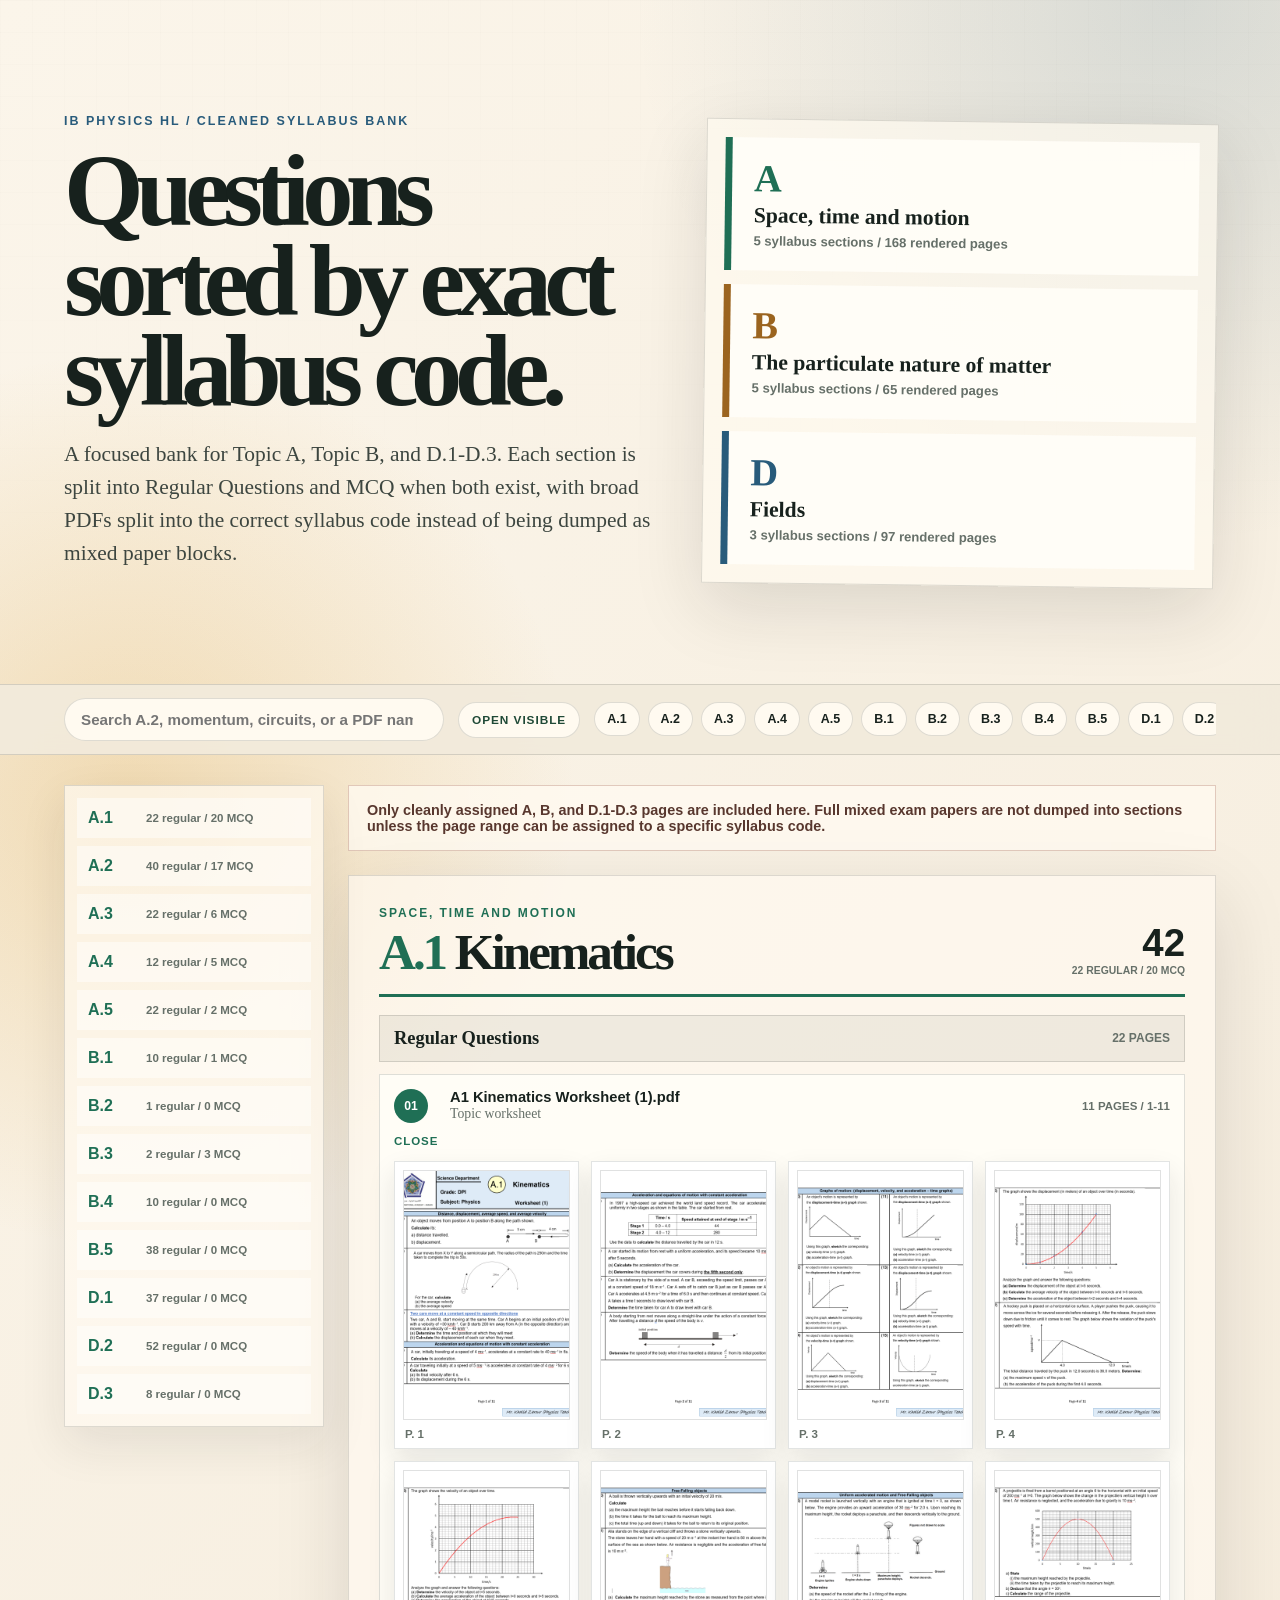
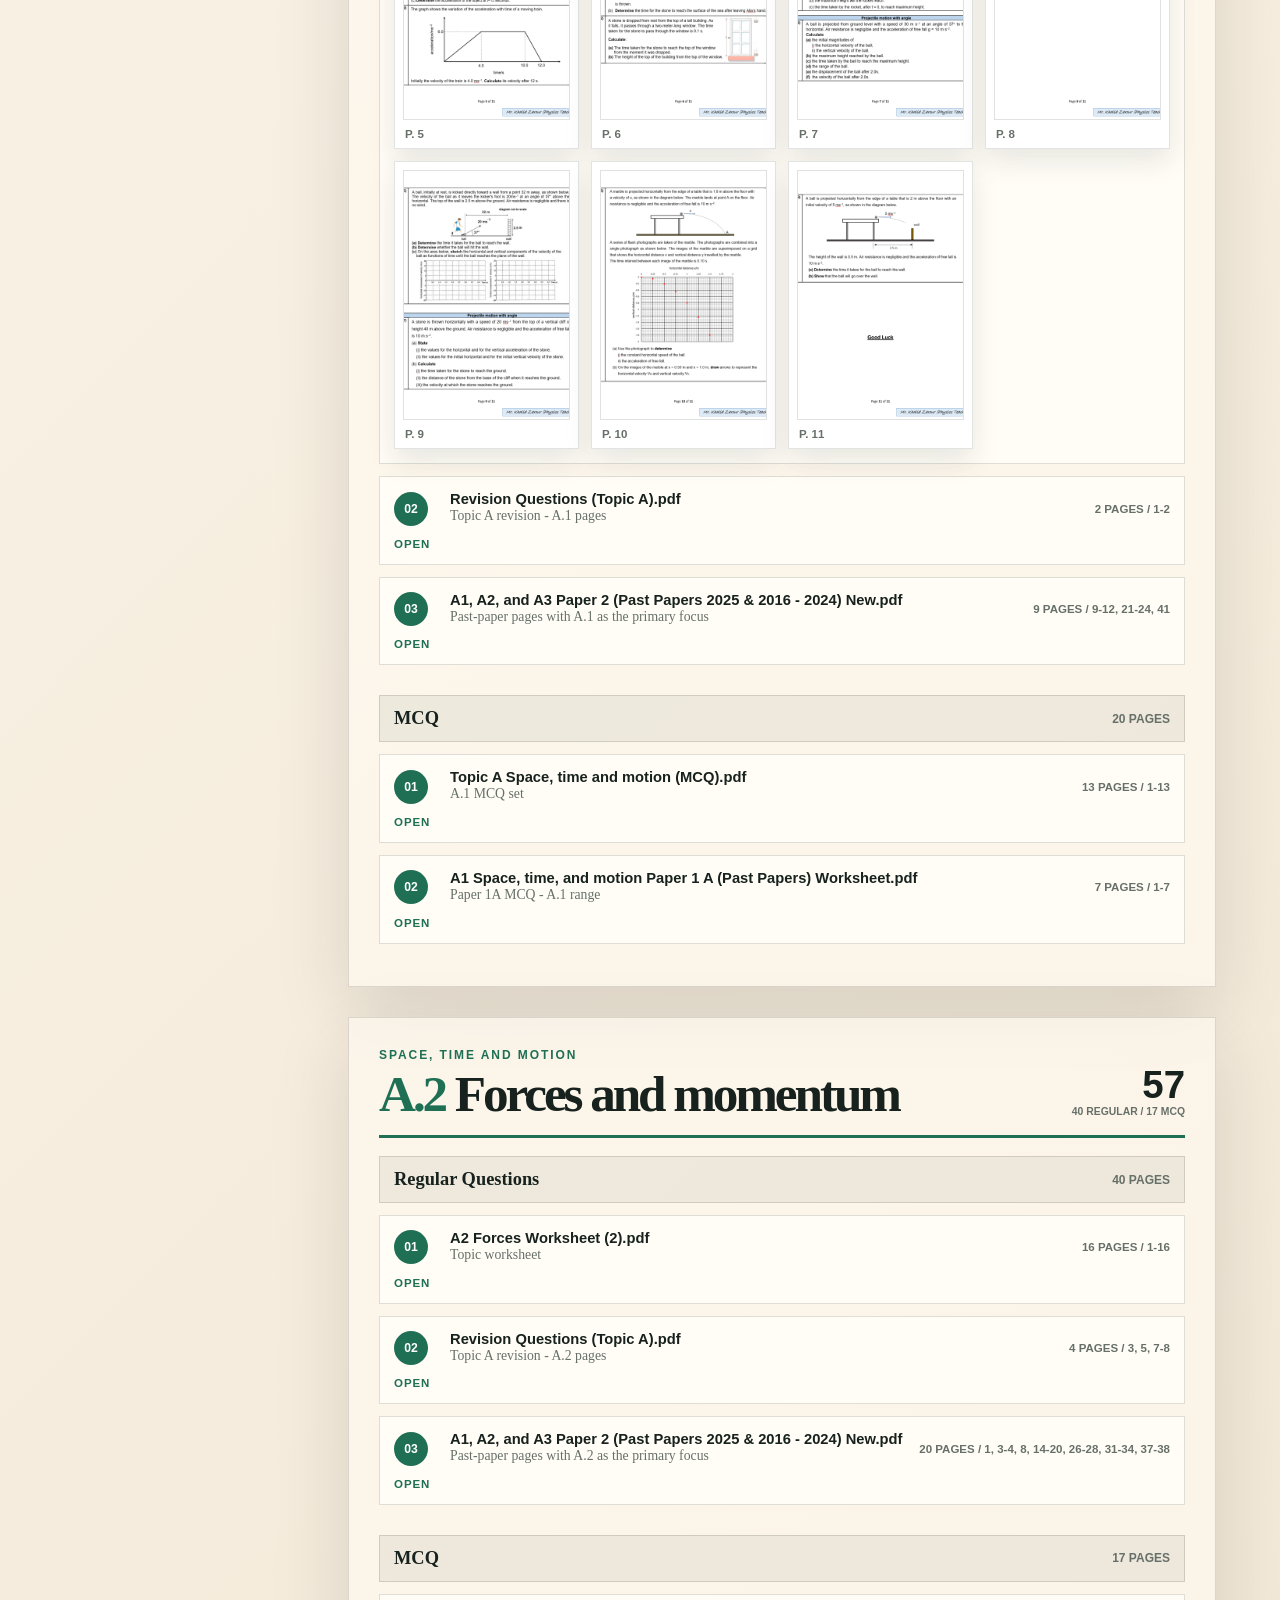
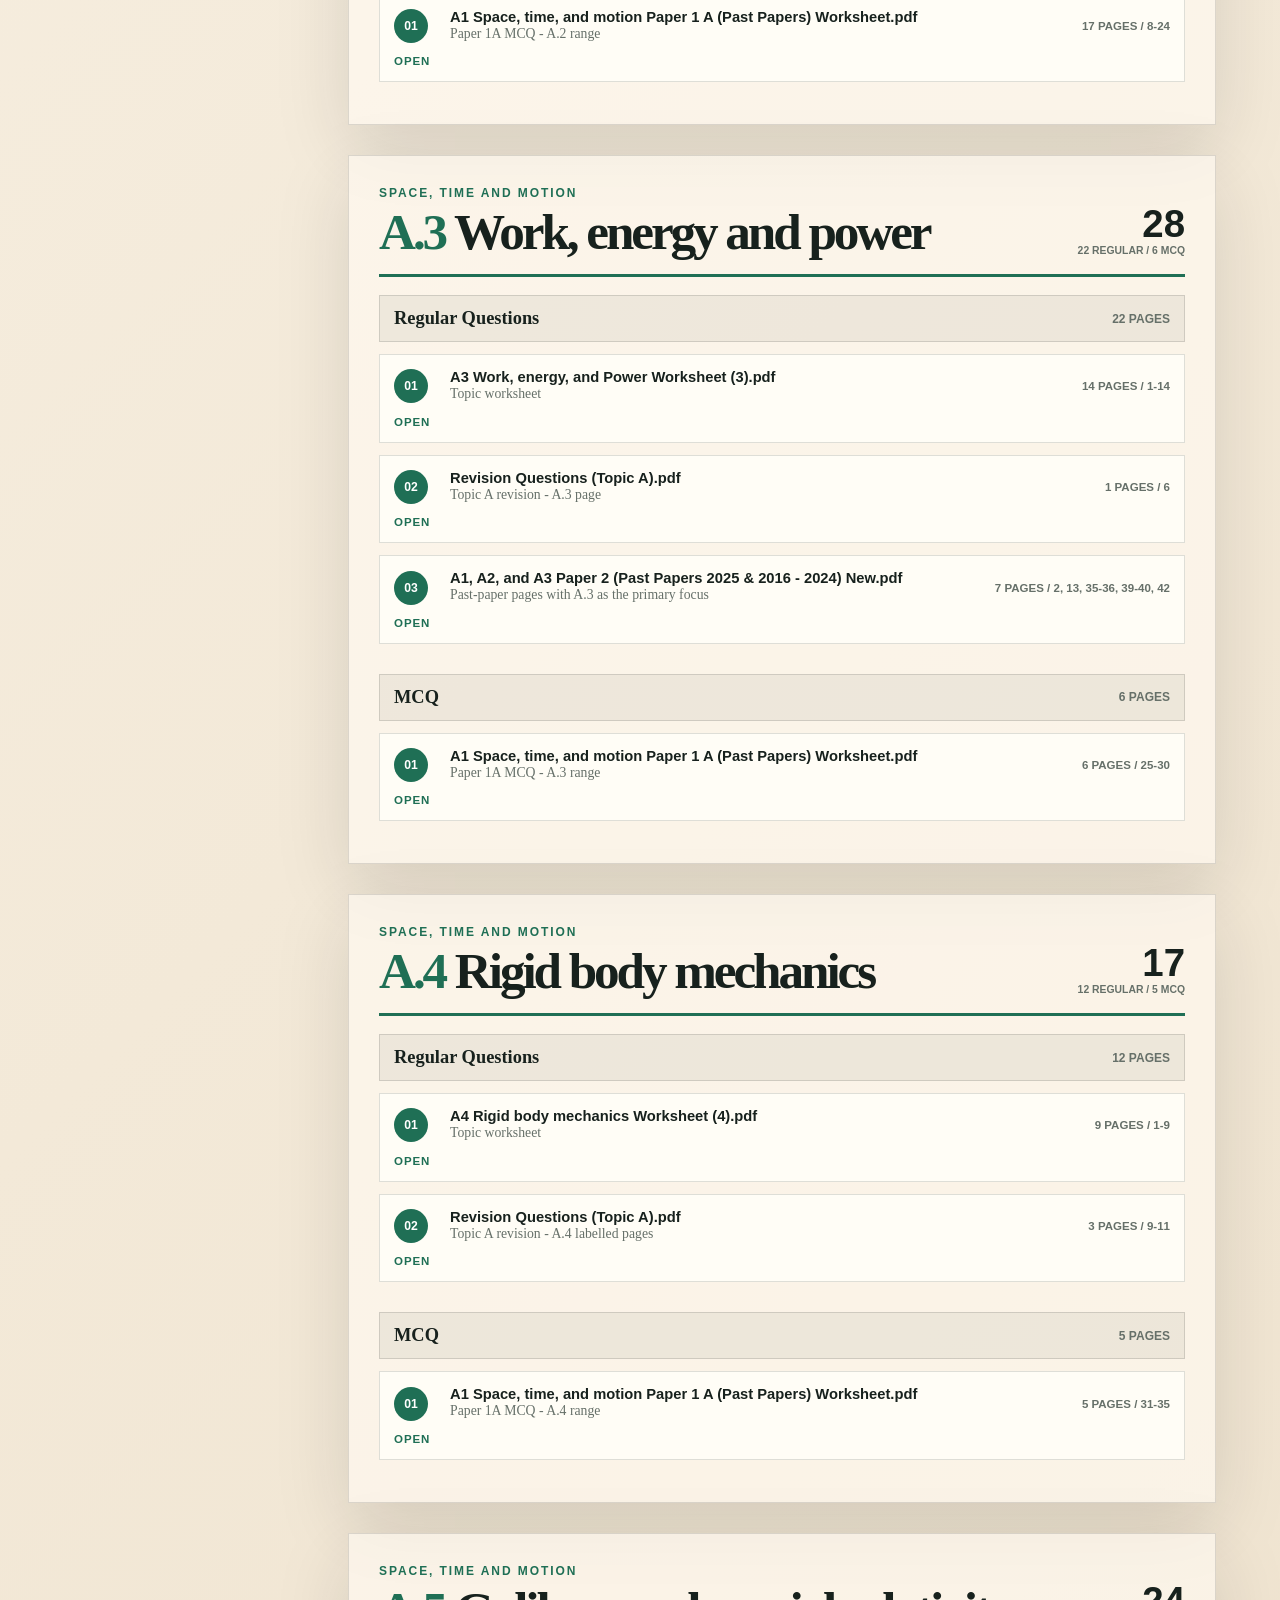
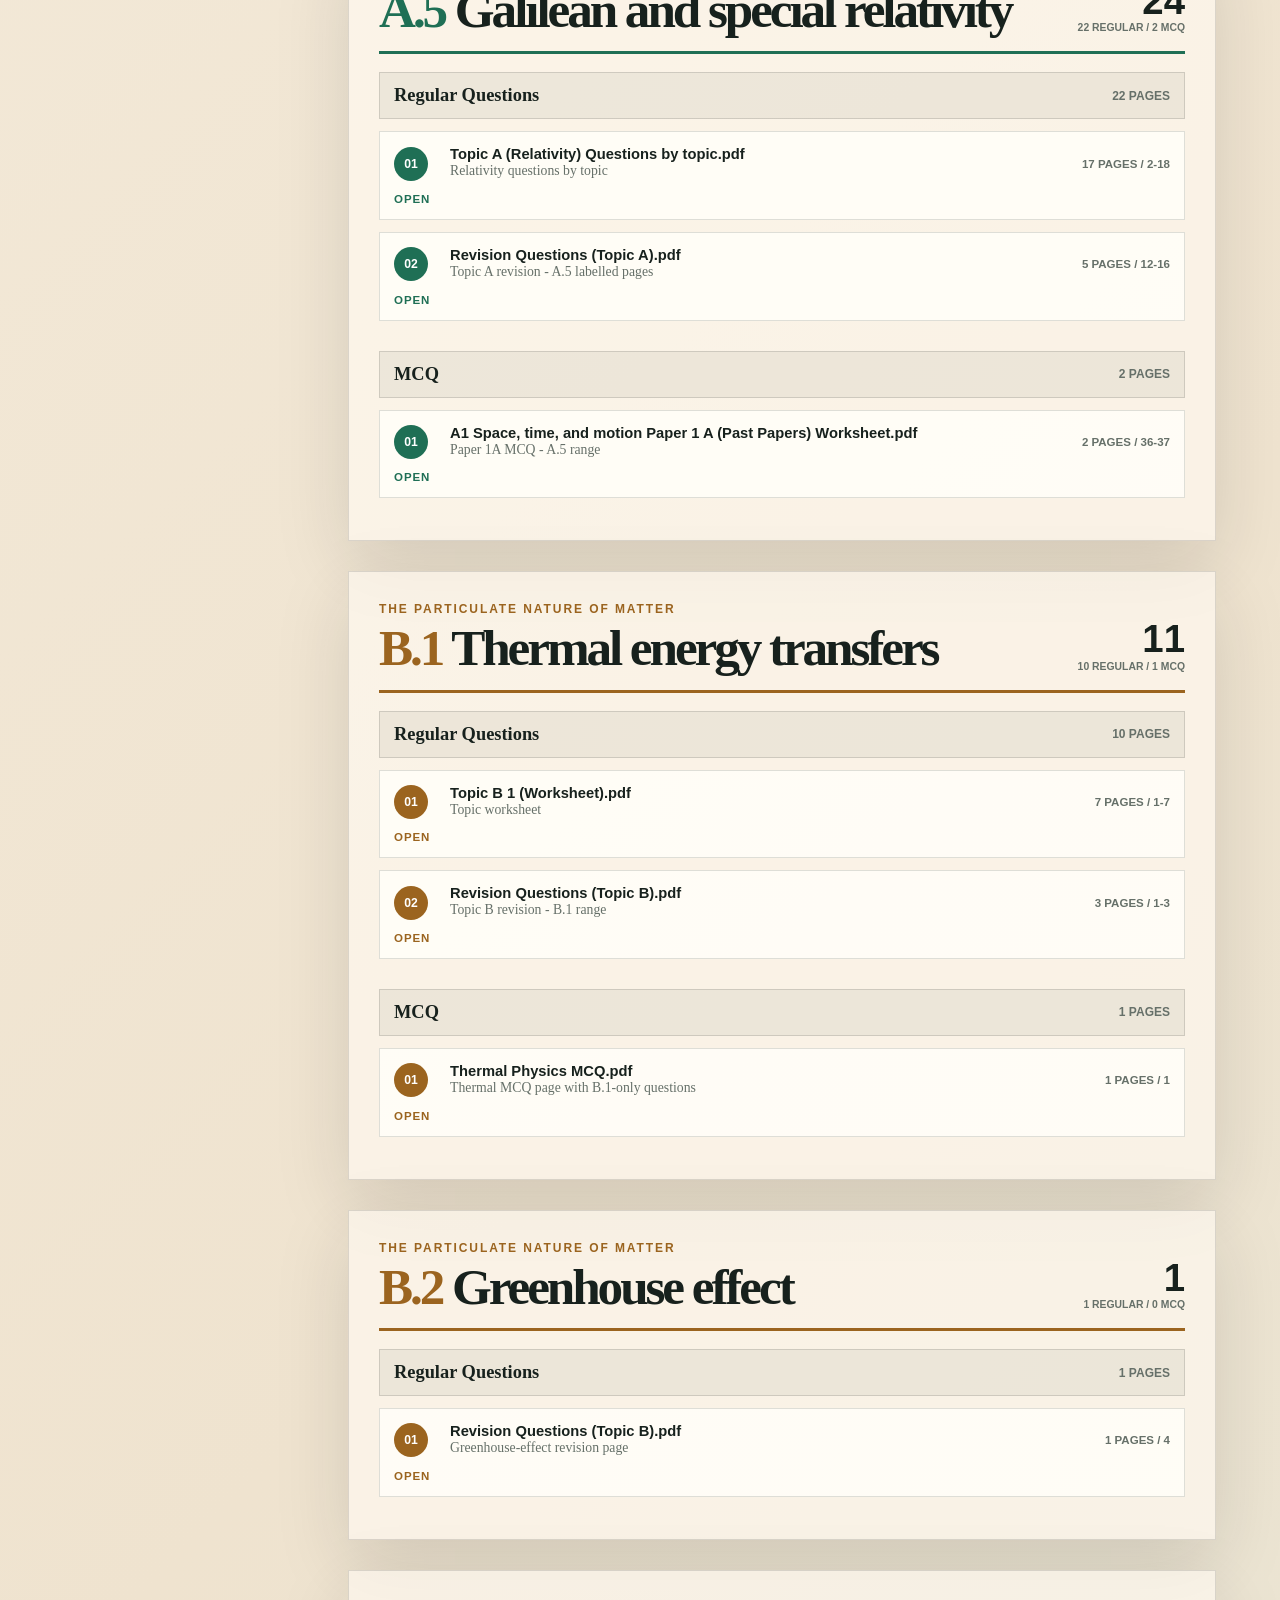
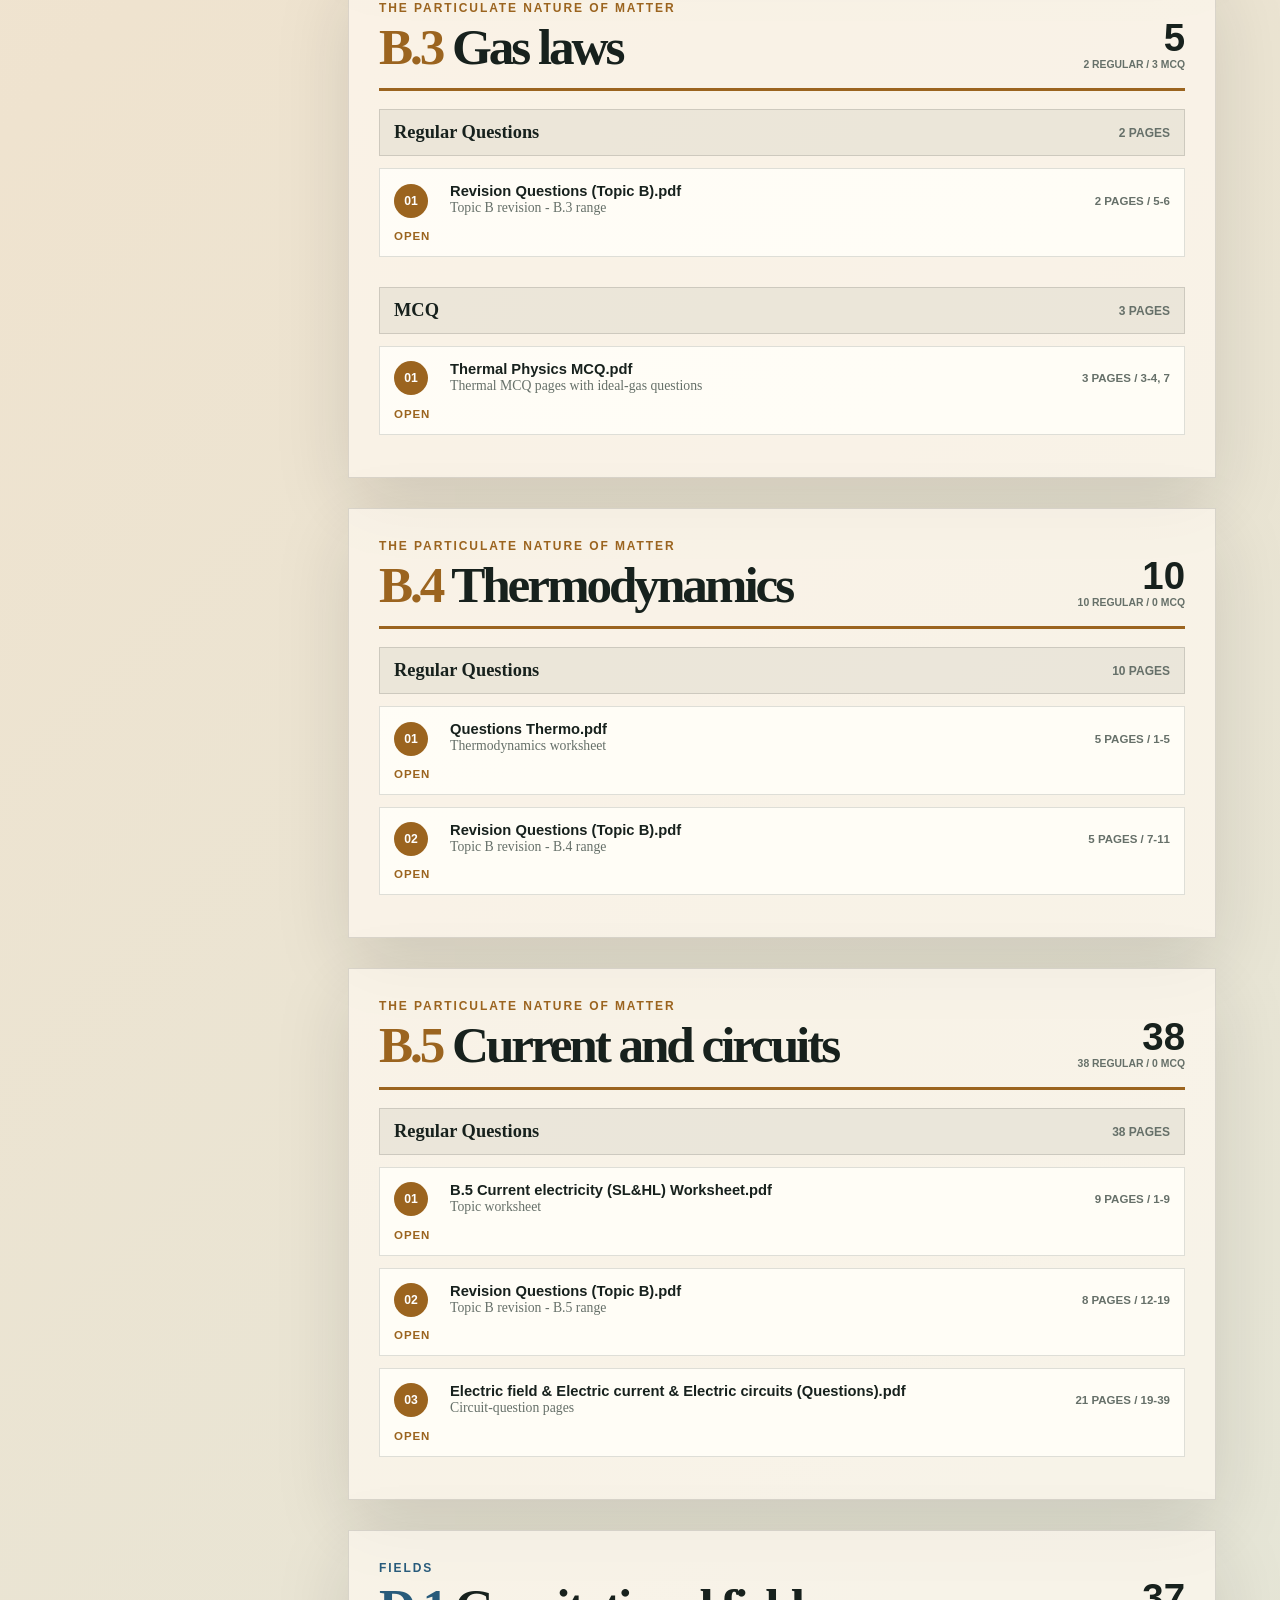
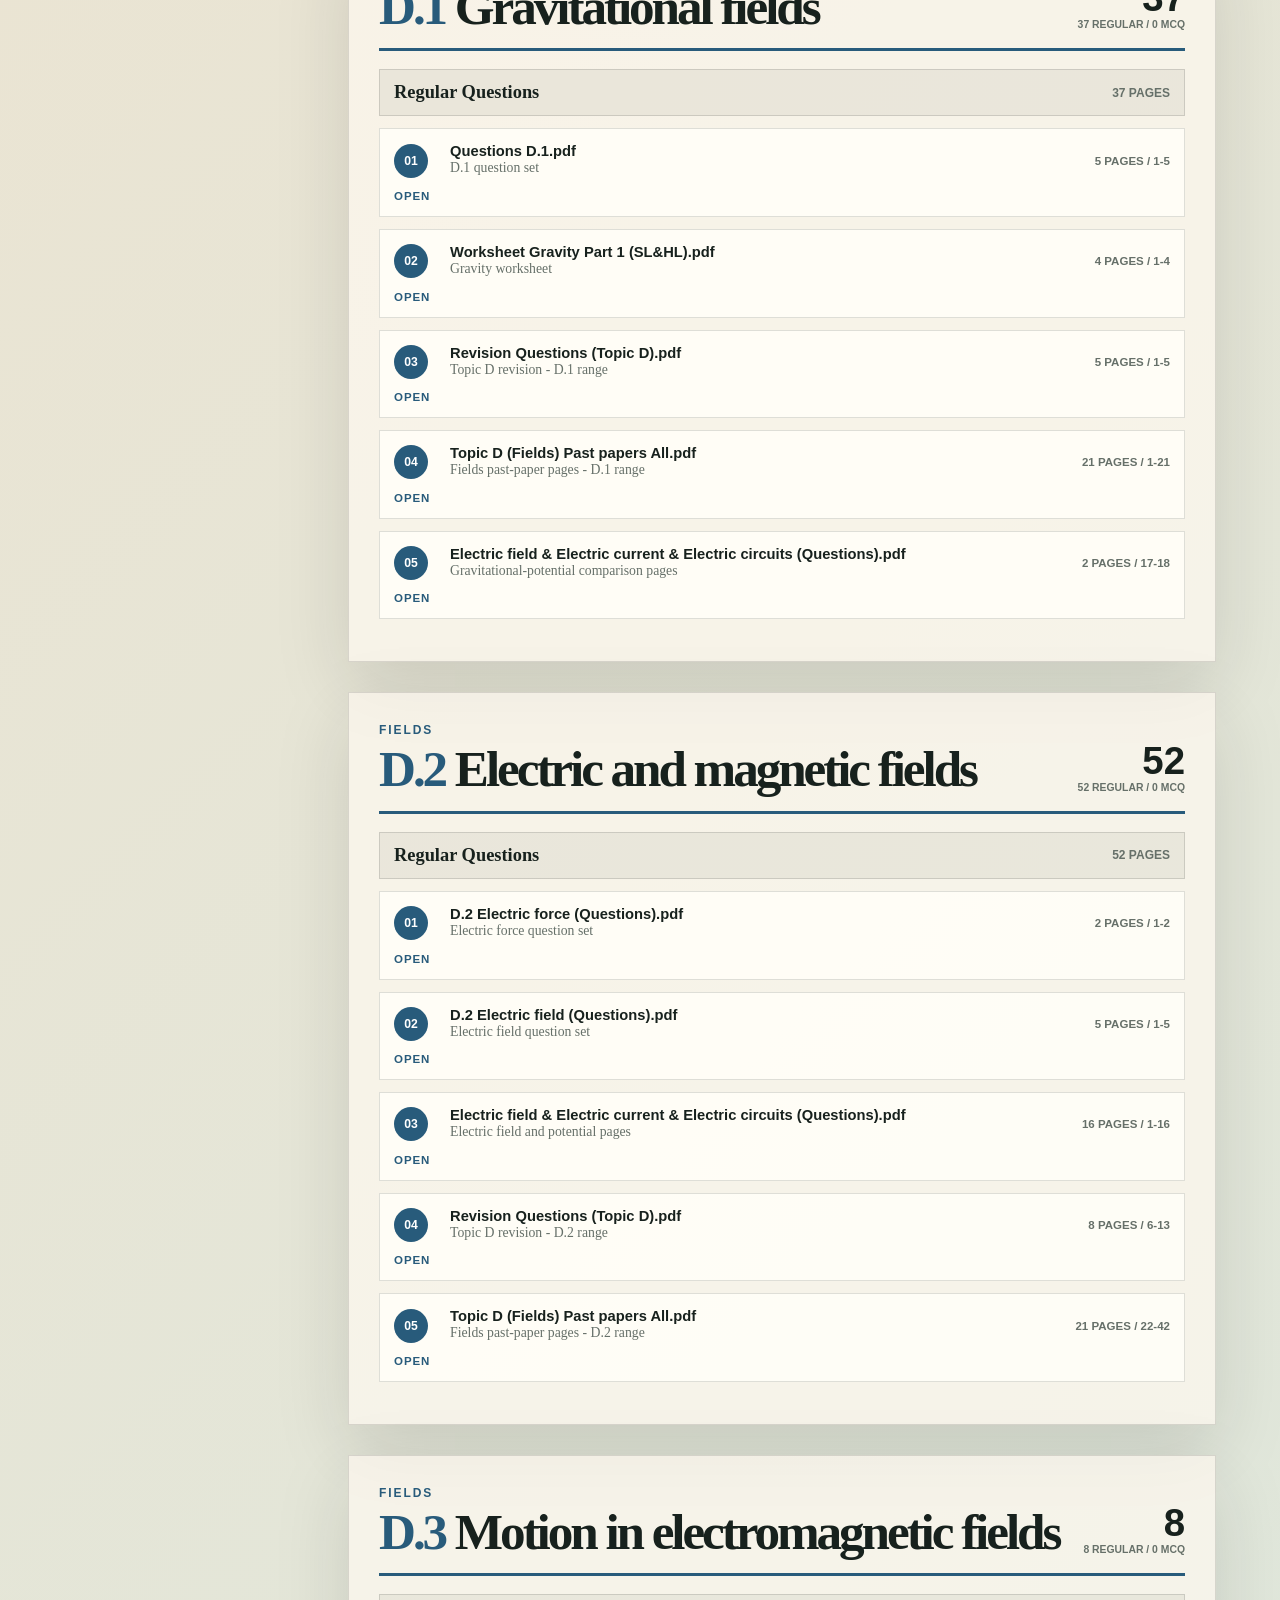
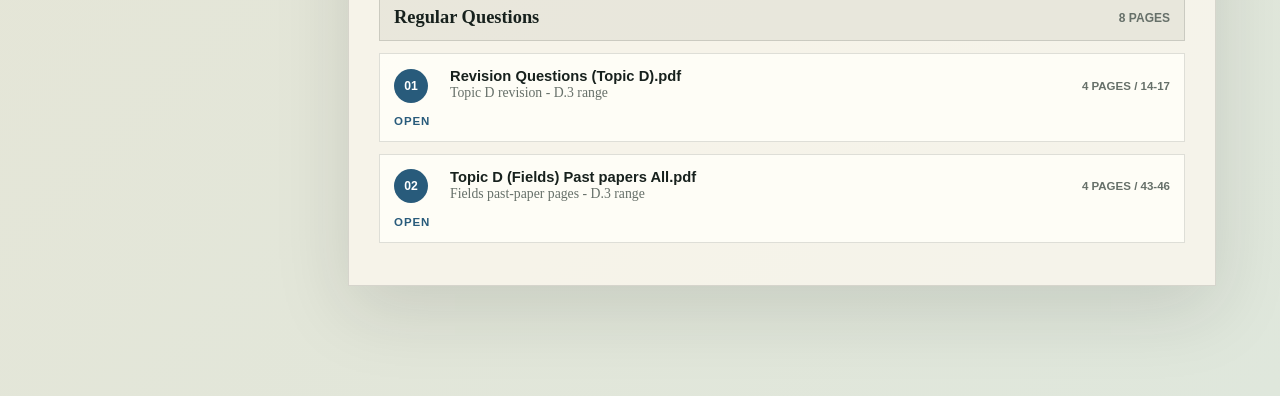
==== commit 4c49ea08: "Rebuild physics question bank UX" ====
--- a/physics-questions.html
+++ b/physics-questions.html
@@ -3,119 +3,894 @@
 <head>
   <meta charset="UTF-8">
   <meta name="viewport" content="width=device-width, initial-scale=1.0">
-  <title>IB Physics HL Question Bank - A, B, D1-D3</title>
+  <title>IB Physics Question Bank - A, B, D.1-D.3</title>
   <style>
     :root {
-      --paper: #f7f1e6;
-      --ink: #18211d;
-      --muted: #647067;
-      --line: rgba(24, 33, 29, 0.16);
-      --card: rgba(255, 252, 244, 0.9);
-      --shadow: 0 24px 70px rgba(29, 34, 30, 0.14);
-      --gold: #d09a35;
+      --bg: #f2eadb;
+      --paper: #fffaf0;
+      --ink: #17211d;
+      --muted: #667069;
+      --line: rgba(23, 33, 29, .14);
+      --shadow: 0 24px 70px rgba(28, 34, 30, .13);
+      --gold: #d89a2b;
+      --green: #1f6f55;
+      --blue: #285b7b;
+      --danger: #8a3d2b;
     }
     * { box-sizing: border-box; }
     html { scroll-behavior: smooth; }
-    body { margin: 0; color: var(--ink); background: radial-gradient(circle at 12% 8%, rgba(208,154,53,.24), transparent 28rem), radial-gradient(circle at 90% 0%, rgba(36,75,104,.18), transparent 34rem), linear-gradient(135deg, #fbf5e9, #ece0cd 58%, #dfe8df); font-family: Georgia, 'Times New Roman', serif; }
-    body::before { content: ''; position: fixed; inset: 0; pointer-events: none; opacity: .22; background-image: linear-gradient(rgba(24,33,29,.05) 1px, transparent 1px), linear-gradient(90deg, rgba(24,33,29,.04) 1px, transparent 1px); background-size: 30px 30px; mask-image: linear-gradient(to bottom, black, transparent 90%); }
+    body {
+      margin: 0;
+      color: var(--ink);
+      background:
+        radial-gradient(circle at 10% 8%, rgba(216,154,43,.28), transparent 28rem),
+        radial-gradient(circle at 92% 0%, rgba(40,91,123,.16), transparent 34rem),
+        linear-gradient(135deg, #fbf5ea, #efe3cf 58%, #dfe7dc);
+      font-family: Georgia, 'Times New Roman', serif;
+    }
+    body::before {
+      content: '';
+      position: fixed;
+      inset: 0;
+      z-index: -1;
+      opacity: .24;
+      background-image:
+        linear-gradient(rgba(23,33,29,.05) 1px, transparent 1px),
+        linear-gradient(90deg, rgba(23,33,29,.04) 1px, transparent 1px);
+      background-size: 32px 32px;
+      mask-image: linear-gradient(to bottom, black, transparent 88%);
+    }
     a { color: inherit; }
-    .hero { padding: 54px clamp(20px, 5vw, 76px) 28px; min-height: 70vh; display: grid; grid-template-columns: minmax(0, 1.15fr) minmax(280px, .85fr); gap: 34px; align-items: center; }
-    .kicker { margin: 0 0 18px; color: #244b68; font: 900 .78rem 'Trebuchet MS', Verdana, sans-serif; letter-spacing: .16em; text-transform: uppercase; }
-    h1 { margin: 0; max-width: 980px; font-size: clamp(3rem, 8vw, 8.2rem); line-height: .88; letter-spacing: -.07em; }
-    .summary { max-width: 760px; color: #3e4741; font-size: clamp(1.06rem, 2vw, 1.35rem); line-height: 1.55; }
-    .scope-card { padding: 18px; border: 1px solid var(--line); background: rgba(255,252,244,.62); box-shadow: var(--shadow); transform: rotate(1deg); }
-    .scope-card div { padding: 22px; background: var(--card); border-left: 6px solid var(--gold); margin-bottom: 12px; }
-    .scope-card div:last-child { margin-bottom: 0; }
-    .scope-card strong { display: block; font-size: 2.35rem; line-height: 1; }
-    .scope-card span { color: var(--muted); font: 900 .78rem 'Trebuchet MS', Verdana, sans-serif; letter-spacing: .12em; text-transform: uppercase; }
-    .toolbar { position: sticky; top: 0; z-index: 10; display: grid; grid-template-columns: minmax(180px, 340px) 1fr; gap: 18px; padding: 14px clamp(20px,5vw,76px); background: rgba(247,241,230,.92); border-block: 1px solid var(--line); backdrop-filter: blur(16px); }
+    .hero {
+      min-height: 76vh;
+      padding: 56px clamp(20px, 5vw, 76px) 34px;
+      display: grid;
+      grid-template-columns: minmax(0, 1.08fr) minmax(280px, .92fr);
+      gap: 38px;
+      align-items: center;
+    }
+    .kicker {
+      margin: 0 0 18px;
+      color: var(--blue);
+      font: 900 .78rem 'Trebuchet MS', Verdana, sans-serif;
+      letter-spacing: .16em;
+      text-transform: uppercase;
+    }
+    h1 {
+      margin: 0;
+      max-width: 1020px;
+      font-size: clamp(3rem, 8vw, 8rem);
+      line-height: .88;
+      letter-spacing: -.075em;
+    }
+    .summary { max-width: 760px; color: #3d4640; font-size: clamp(1.06rem, 2vw, 1.34rem); line-height: 1.55; }
+    .scope-panel { display: grid; gap: 14px; padding: 18px; border: 1px solid var(--line); background: rgba(255,250,240,.65); box-shadow: var(--shadow); transform: rotate(.75deg); }
+    .scope-panel article { padding: 22px; background: rgba(255,253,248,.92); border-left: 7px solid var(--accent); }
+    .scope-panel strong { display: block; color: var(--accent); font-size: 2.4rem; line-height: 1; }
+    .scope-panel h2 { margin: 8px 0 6px; font-size: 1.35rem; line-height: 1; }
+    .scope-panel p { margin: 0; color: var(--muted); font: 800 .82rem 'Trebuchet MS', Verdana, sans-serif; }
+    .toolbar {
+      position: sticky;
+      top: 0;
+      z-index: 20;
+      display: grid;
+      grid-template-columns: minmax(220px, 380px) auto 1fr;
+      gap: 14px;
+      align-items: center;
+      padding: 13px clamp(20px, 5vw, 76px);
+      background: rgba(242,234,219,.94);
+      border-block: 1px solid var(--line);
+      backdrop-filter: blur(18px);
+    }
     .toolbar input { width: 100%; border: 1px solid var(--line); border-radius: 999px; padding: 12px 16px; background: #fffaf0; color: var(--ink); font: 800 .95rem 'Trebuchet MS', Verdana, sans-serif; outline-color: var(--gold); }
-    .nav { display: flex; gap: 10px; overflow-x: auto; padding-bottom: 2px; }
-    .nav a { flex: 0 0 auto; border: 1px solid var(--line); border-radius: 999px; padding: 10px 14px; background: #fffaf0; color: #1f4936; text-decoration: none; font: 900 .78rem 'Trebuchet MS', Verdana, sans-serif; letter-spacing: .08em; text-transform: uppercase; }
-    main { padding: 34px clamp(20px,5vw,76px) 80px; }
-    .syllabus-map { display: grid; grid-template-columns: repeat(3, minmax(0, 1fr)); gap: 16px; margin-bottom: 34px; }
-    .syllabus-column { min-height: 300px; padding: 22px; border: 1px solid var(--line); background: rgba(255,252,244,.72); box-shadow: 0 16px 35px rgba(30,35,30,.08); border-top: 8px solid var(--accent); }
-    .syllabus-column h2 { margin: 0 0 14px; font-size: clamp(1.35rem, 2vw, 2.1rem); line-height: 1; letter-spacing: -.04em; }
-    .syllabus-column ul { margin: 0; padding: 0; list-style: none; }
-    .syllabus-column li { border-top: 1px solid var(--line); }
-    .syllabus-column a { display: block; padding: 11px 0; text-decoration: none; color: #28332d; font-weight: 800; }
-    .legend { display: flex; flex-wrap: wrap; gap: 10px; margin: 0 0 36px; color: var(--muted); font: 800 .84rem 'Trebuchet MS', Verdana, sans-serif; }
-    .legend span { padding: 9px 11px; border: 1px solid var(--line); background: rgba(255,252,244,.72); }
-    .topic-block { margin-bottom: 48px; }
-    .topic-title { display: flex; align-items: end; gap: 16px; margin: 0 0 18px; border-bottom: 2px solid var(--accent); }
-    .topic-title span { color: var(--accent); font-size: clamp(3rem, 8vw, 7rem); line-height: .78; font-weight: 900; letter-spacing: -.09em; }
-    .topic-title h2 { margin: 0 0 10px; font-size: clamp(1.6rem, 3vw, 3rem); letter-spacing: -.05em; }
-    .subtopic-card { margin: 0 0 28px; padding: clamp(16px, 3vw, 30px); border: 1px solid var(--line); background: rgba(255,252,244,.65); box-shadow: var(--shadow); }
-    .subtopic-card[hidden], .source-group[hidden] { display: none; }
-    .subtopic-header { display: grid; grid-template-columns: 1fr auto; gap: 18px; align-items: end; margin-bottom: 18px; padding-bottom: 14px; border-bottom: 1px solid var(--line); }
-    .subtopic-header p { margin: 0 0 8px; color: var(--accent); font: 900 .75rem 'Trebuchet MS', Verdana, sans-serif; letter-spacing: .16em; text-transform: uppercase; }
-    .subtopic-header h3 { margin: 0; font-size: clamp(1.45rem, 3vw, 2.6rem); line-height: 1; letter-spacing: -.045em; }
-    .subtopic-header em { color: var(--gold); font-style: normal; }
-    .subtopic-header strong { color: var(--muted); font: 900 .82rem 'Trebuchet MS', Verdana, sans-serif; text-transform: uppercase; white-space: nowrap; }
-    .source-group { margin-top: 18px; }
-    .source-group h4 { margin: 0 0 12px; padding: 12px 14px; background: rgba(24,33,29,.06); font: 900 .9rem 'Trebuchet MS', Verdana, sans-serif; }
-    .source-group h4 span { color: var(--muted); font-weight: 700; }
-    .page-grid { display: grid; grid-template-columns: repeat(auto-fit, minmax(min(100%, 420px), 1fr)); gap: 18px; }
-    .question-page { margin: 0; padding: 10px; background: #fffdfa; border: 1px solid rgba(24,33,29,.14); box-shadow: 0 18px 40px rgba(20,25,22,.12); }
-    .question-page img { width: 100%; height: auto; display: block; background: white; border: 1px solid rgba(24,33,29,.08); }
-    figcaption { padding: 10px 4px 2px; color: var(--muted); font: 800 .74rem 'Trebuchet MS', Verdana, sans-serif; letter-spacing: .05em; }
-    .empty { display: none; padding: 38px; text-align: center; color: var(--muted); background: var(--card); border: 1px solid var(--line); }
-    @media (max-width: 900px) { .hero, .toolbar { grid-template-columns: 1fr; } .scope-card { transform: none; } .syllabus-map { grid-template-columns: 1fr; } .subtopic-header { grid-template-columns: 1fr; } }
+    .toolbar button { border: 1px solid var(--line); border-radius: 999px; padding: 10px 13px; background: #fffaf0; color: #1f4936; cursor: pointer; font: 900 .74rem 'Trebuchet MS', Verdana, sans-serif; letter-spacing: .08em; text-transform: uppercase; }
+    .nav-scroll { display: flex; gap: 8px; overflow-x: auto; padding-bottom: 2px; }
+    .nav-scroll a { flex: 0 0 auto; border: 1px solid var(--line); border-radius: 999px; padding: 9px 12px; background: #fffaf0; text-decoration: none; font: 900 .78rem 'Trebuchet MS', Verdana, sans-serif; }
+    .layout { display: grid; grid-template-columns: 260px minmax(0, 1fr); gap: 24px; padding: 30px clamp(20px, 5vw, 76px) 80px; }
+    .rail { position: sticky; top: 82px; align-self: start; display: grid; gap: 8px; max-height: calc(100vh - 100px); overflow: auto; padding: 12px; border: 1px solid var(--line); background: rgba(255,250,240,.72); box-shadow: 0 18px 44px rgba(28,34,30,.09); }
+    .rail a { display: grid; grid-template-columns: 48px 1fr; gap: 10px; align-items: center; padding: 10px; text-decoration: none; border: 1px solid transparent; background: rgba(255,255,255,.46); }
+    .rail a:hover { border-color: var(--line); background: #fffaf0; }
+    .rail span { color: var(--green); font: 900 1rem 'Trebuchet MS', Verdana, sans-serif; }
+    .rail small { color: var(--muted); font: 800 .72rem 'Trebuchet MS', Verdana, sans-serif; }
+    .content { min-width: 0; }
+    .notice { margin: 0 0 24px; padding: 16px 18px; border: 1px solid rgba(138,61,43,.25); background: rgba(255,250,240,.8); color: #58372e; font: 800 .9rem 'Trebuchet MS', Verdana, sans-serif; }
+    .syllabus-section { scroll-margin-top: 92px; margin: 0 0 30px; padding: clamp(16px, 3vw, 30px); border: 1px solid var(--line); background: rgba(255,250,240,.68); box-shadow: var(--shadow); }
+    .syllabus-section[hidden] { display: none; }
+    .section-header { display: grid; grid-template-columns: 1fr auto; gap: 18px; align-items: end; padding-bottom: 17px; border-bottom: 3px solid var(--accent); }
+    .section-header p { margin: 0 0 8px; color: var(--accent); font: 900 .75rem 'Trebuchet MS', Verdana, sans-serif; letter-spacing: .16em; text-transform: uppercase; }
+    .section-header h2 { margin: 0; font-size: clamp(1.75rem, 4vw, 4rem); line-height: .95; letter-spacing: -.06em; }
+    .section-header h2 span { color: var(--accent); }
+    .section-counts { text-align: right; color: var(--muted); font: 900 .78rem 'Trebuchet MS', Verdana, sans-serif; text-transform: uppercase; }
+    .section-counts strong { display: block; color: var(--ink); font-size: 2.4rem; line-height: 1; }
+    .lanes { display: grid; grid-template-columns: repeat(auto-fit, minmax(min(100%, 420px), 1fr)); gap: 18px; margin-top: 18px; }
+    .lane { min-width: 0; }
+    .lane-title { display: flex; justify-content: space-between; align-items: center; gap: 12px; margin: 0 0 12px; padding: 12px 14px; background: rgba(23,33,29,.06); border: 1px solid var(--line); }
+    .lane-title h3 { margin: 0; font-size: 1.15rem; }
+    .lane-title span { color: var(--muted); font: 900 .75rem 'Trebuchet MS', Verdana, sans-serif; text-transform: uppercase; }
+    .source-card { margin: 0 0 12px; border: 1px solid var(--line); background: rgba(255,253,248,.9); }
+    .source-card[hidden] { display: none; }
+    .source-card summary { display: grid; grid-template-columns: 44px minmax(0, 1fr) auto; gap: 12px; align-items: center; padding: 14px; cursor: pointer; list-style: none; }
+    .source-card summary::-webkit-details-marker { display: none; }
+    .source-card summary::after { content: 'open'; color: var(--accent); font: 900 .72rem 'Trebuchet MS', Verdana, sans-serif; text-transform: uppercase; letter-spacing: .08em; }
+    .source-card[open] summary::after { content: 'close'; }
+    .source-index { width: 34px; height: 34px; display: grid; place-items: center; color: #fff; background: var(--accent); border-radius: 50%; font: 900 .76rem 'Trebuchet MS', Verdana, sans-serif; }
+    .source-copy { min-width: 0; }
+    .source-copy strong { display: block; overflow: hidden; text-overflow: ellipsis; white-space: nowrap; font: 900 .92rem 'Trebuchet MS', Verdana, sans-serif; }
+    .source-copy em { display: block; color: var(--muted); font-style: normal; font-size: .86rem; line-height: 1.35; }
+    .source-meta { color: var(--muted); font: 900 .72rem 'Trebuchet MS', Verdana, sans-serif; text-transform: uppercase; white-space: nowrap; }
+    .source-pages { display: grid; grid-template-columns: repeat(auto-fill, minmax(180px, 1fr)); gap: 12px; padding: 0 14px 14px; }
+    .page-card { margin: 0; padding: 8px; background: #fff; border: 1px solid rgba(23,33,29,.12); box-shadow: 0 12px 26px rgba(28,34,30,.1); }
+    .page-button { display: block; width: 100%; padding: 0; border: 0; background: transparent; cursor: zoom-in; }
+    .page-button img { display: block; width: 100%; height: 250px; object-fit: cover; object-position: top center; background: #f2f2f2; border: 1px solid rgba(23,33,29,.08); }
+    figcaption { padding: 8px 2px 0; color: var(--muted); font: 900 .72rem 'Trebuchet MS', Verdana, sans-serif; text-transform: uppercase; }
+    .empty { display: none; padding: 34px; text-align: center; border: 1px solid var(--line); background: var(--paper); color: var(--muted); }
+    .lightbox { position: fixed; inset: 0; z-index: 50; display: none; place-items: center; padding: 24px; background: rgba(12,16,14,.82); }
+    .lightbox.open { display: grid; }
+    .lightbox button { position: fixed; top: 18px; right: 18px; border: 0; border-radius: 999px; padding: 10px 14px; color: var(--ink); background: #fffaf0; cursor: pointer; font: 900 .8rem 'Trebuchet MS', Verdana, sans-serif; }
+    .lightbox img { max-width: min(100%, 1100px); max-height: 92vh; background: #fff; box-shadow: 0 24px 80px rgba(0,0,0,.55); }
+    @media (max-width: 980px) {
+      .hero, .toolbar, .layout { grid-template-columns: 1fr; }
+      .scope-panel { transform: none; }
+      .rail { position: static; max-height: none; grid-template-columns: repeat(auto-fit, minmax(140px, 1fr)); }
+      .source-card summary { grid-template-columns: 38px minmax(0, 1fr); }
+      .source-meta { grid-column: 2; }
+      .source-card summary::after { grid-column: 2; }
+      .section-header { grid-template-columns: 1fr; }
+      .section-counts { text-align: left; }
+    }
   </style>
 </head>
 <body>
   <header class="hero">
     <div>
-      <p class="kicker">IB Physics HL / Syllabus-cut question bank</p>
-      <h1>A, B, and D.1-D.3 only.</h1>
-      <p class="summary">Questions are grouped by the syllabus overview: all of Topic A, all of Topic B, and Fields up to D.3. Topic C, Topic E, and D.4 induction are intentionally excluded.</p>
+      <p class="kicker">IB Physics HL / cleaned syllabus bank</p>
+      <h1>Questions sorted by exact syllabus code.</h1>
+      <p class="summary">A focused bank for Topic A, Topic B, and D.1-D.3. Each section is split into Regular Questions and MCQ when both exist, with broad PDFs split into the correct syllabus code instead of being dumped as mixed paper blocks.</p>
     </div>
-    <aside class="scope-card" aria-label="Question bank summary">
-      <div><strong>342</strong><span>rendered question pages</span></div>
-      <div><strong>14</strong><span>syllabus subsections</span></div>
-      <div><strong>A/B/D</strong><span>scope, ending at D.3</span></div>
-    </aside>
+    <aside class="scope-panel" aria-label="Topic summary"><article style="--accent:#1f6f55"><strong>A</strong><h2>Space, time and motion</h2><p>5 syllabus sections / 168 rendered pages</p></article><article style="--accent:#9b641f"><strong>B</strong><h2>The particulate nature of matter</h2><p>5 syllabus sections / 65 rendered pages</p></article><article style="--accent:#285b7b"><strong>D</strong><h2>Fields</h2><p>3 syllabus sections / 97 rendered pages</p></article></aside>
   </header>
   <div class="toolbar">
-    <input id="search" type="search" placeholder="Filter by syllabus code, topic, or PDF..." aria-label="Filter question bank">
-    <nav class="nav" aria-label="Main syllabus topics"><a href="#a">A Topic</a><a href="#b">B Topic</a><a href="#d">D Topic</a></nav>
+    <input id="search" type="search" placeholder="Search A.2, momentum, circuits, or a PDF name..." aria-label="Search question bank">
+    <button id="expandVisible" type="button">Open visible</button>
+    <nav class="nav-scroll" aria-label="Quick topic navigation"><a href="#A-1">A.1</a><a href="#A-2">A.2</a><a href="#A-3">A.3</a><a href="#A-4">A.4</a><a href="#A-5">A.5</a><a href="#B-1">B.1</a><a href="#B-2">B.2</a><a href="#B-3">B.3</a><a href="#B-4">B.4</a><a href="#B-5">B.5</a><a href="#D-1">D.1</a><a href="#D-2">D.2</a><a href="#D-3">D.3</a></nav>
   </div>
-  <main>
-    <section class="syllabus-map" aria-label="Syllabus overview"><article class="syllabus-column" style="--accent:#245c43">
-      <h2>A. Space, time and motion</h2>
-      <ul><li><a href="#a-1"><span>A.1 Kinematics *</span></a></li><li><a href="#a-2"><span>A.2 Forces and momentum *</span></a></li><li><a href="#a-3"><span>A.3 Work, energy and power *</span></a></li><li><a href="#a-4"><span>A.4 Rigid body mechanics **</span></a></li><li><a href="#a-5"><span>A.5 Galilean and special relativity ***</span></a></li><li><a href="#a-mix"><span>A.mix Topic A mixed Paper 2 revision * / **</span></a></li></ul>
-    </article><article class="syllabus-column" style="--accent:#8a5a1e">
-      <h2>B. The particulate nature of matter</h2>
-      <ul><li><a href="#b-1"><span>B.1 Thermal energy transfers *</span></a></li><li><a href="#b-2"><span>B.2 Greenhouse effect *</span></a></li><li><a href="#b-3"><span>B.3 Gas laws **</span></a></li><li><a href="#b-4"><span>B.4 Thermodynamics **</span></a></li><li><a href="#b-5"><span>B.5 Current and circuits *</span></a></li><li><a href="#b-mix"><span>B.mix Topic B thermal MCQ set * / **</span></a></li></ul>
-    </article><article class="syllabus-column" style="--accent:#244b68">
-      <h2>D. Fields</h2>
-      <ul><li><a href="#d-1"><span>D.1 Gravitational fields **</span></a></li><li><a href="#d-2"><span>D.2 Electric and magnetic fields **</span></a></li><li><a href="#d-3"><span>D.3 Motion in electromagnetic fields **</span></a></li></ul>
-    </article></section>
-    <div class="legend"><span>* all students</span><span>** all students + additional HL</span><span>*** HL only</span><span>* / ** mixed practice</span></div>
-    <p class="empty" id="empty">No matching syllabus groups.</p>
-    <section class="topic-block" id="a" style="--accent:#245c43"><div class="topic-title"><span>A</span><h2>A. Space, time and motion</h2></div><article class="subtopic-card" id="a-1" data-query="a.1 kinematics a. space, time and motion"><header class="subtopic-header"><div><p>All students</p><h3>A.1 Kinematics <em>*</em></h3></div><strong>31 pages</strong></header><section class="source-group" data-query="a1 kinematics worksheet (1).pdf a.1 kinematics"><h4>A1 Kinematics Worksheet (1).pdf <span>pages 1, 2, 3, 4, 5, 6, 7, 8, 9, 10, 11</span></h4><div class="page-grid"><figure class="question-page"><img src="physics-question-images/a1-kinematics-worksheet-1/p001.png" loading="eager" alt="A1 Kinematics Worksheet (1).pdf page 1"><figcaption>A1 Kinematics Worksheet (1).pdf - page 1</figcaption></figure><figure class="question-page"><img src="physics-question-images/a1-kinematics-worksheet-1/p002.png" loading="eager" alt="A1 Kinematics Worksheet (1).pdf page 2"><figcaption>A1 Kinematics Worksheet (1).pdf - page 2</figcaption></figure><figure class="question-page"><img src="physics-question-images/a1-kinematics-worksheet-1/p003.png" loading="eager" alt="A1 Kinematics Worksheet (1).pdf page 3"><figcaption>A1 Kinematics Worksheet (1).pdf - page 3</figcaption></figure><figure class="question-page"><img src="physics-question-images/a1-kinematics-worksheet-1/p004.png" loading="eager" alt="A1 Kinematics Worksheet (1).pdf page 4"><figcaption>A1 Kinematics Worksheet (1).pdf - page 4</figcaption></figure><figure class="question-page"><img src="physics-question-images/a1-kinematics-worksheet-1/p005.png" loading="lazy" alt="A1 Kinematics Worksheet (1).pdf page 5"><figcaption>A1 Kinematics Worksheet (1).pdf - page 5</figcaption></figure><figure class="question-page"><img src="physics-question-images/a1-kinematics-worksheet-1/p006.png" loading="lazy" alt="A1 Kinematics Worksheet (1).pdf page 6"><figcaption>A1 Kinematics Worksheet (1).pdf - page 6</figcaption></figure><figure class="question-page"><img src="physics-question-images/a1-kinematics-worksheet-1/p007.png" loading="lazy" alt="A1 Kinematics Worksheet (1).pdf page 7"><figcaption>A1 Kinematics Worksheet (1).pdf - page 7</figcaption></figure><figure class="question-page"><img src="physics-question-images/a1-kinematics-worksheet-1/p008.png" loading="lazy" alt="A1 Kinematics Worksheet (1).pdf page 8"><figcaption>A1 Kinematics Worksheet (1).pdf - page 8</figcaption></figure><figure class="question-page"><img src="physics-question-images/a1-kinematics-worksheet-1/p009.png" loading="lazy" alt="A1 Kinematics Worksheet (1).pdf page 9"><figcaption>A1 Kinematics Worksheet (1).pdf - page 9</figcaption></figure><figure class="question-page"><img src="physics-question-images/a1-kinematics-worksheet-1/p010.png" loading="lazy" alt="A1 Kinematics Worksheet (1).pdf page 10"><figcaption>A1 Kinematics Worksheet (1).pdf - page 10</figcaption></figure><figure class="question-page"><img src="physics-question-images/a1-kinematics-worksheet-1/p011.png" loading="lazy" alt="A1 Kinematics Worksheet (1).pdf page 11"><figcaption>A1 Kinematics Worksheet (1).pdf - page 11</figcaption></figure></div></section><section class="source-group" data-query="topic a space, time and motion (mcq).pdf a.1 kinematics"><h4>Topic A Space, time and motion (MCQ).pdf <span>pages 1, 2, 3, 4, 5, 6, 7, 8, 9, 10, 11, 12, 13</span></h4><div class="page-grid"><figure class="question-page"><img src="physics-question-images/topic-a-space-time-and-motion-mcq/p001.png" loading="lazy" alt="Topic A Space, time and motion (MCQ).pdf page 1"><figcaption>Topic A Space, time and motion (MCQ).pdf - page 1</figcaption></figure><figure class="question-page"><img src="physics-question-images/topic-a-space-time-and-motion-mcq/p002.png" loading="lazy" alt="Topic A Space, time and motion (MCQ).pdf page 2"><figcaption>Topic A Space, time and motion (MCQ).pdf - page 2</figcaption></figure><figure class="question-page"><img src="physics-question-images/topic-a-space-time-and-motion-mcq/p003.png" loading="lazy" alt="Topic A Space, time and motion (MCQ).pdf page 3"><figcaption>Topic A Space, time and motion (MCQ).pdf - page 3</figcaption></figure><figure class="question-page"><img src="physics-question-images/topic-a-space-time-and-motion-mcq/p004.png" loading="lazy" alt="Topic A Space, time and motion (MCQ).pdf page 4"><figcaption>Topic A Space, time and motion (MCQ).pdf - page 4</figcaption></figure><figure class="question-page"><img src="physics-question-images/topic-a-space-time-and-motion-mcq/p005.png" loading="lazy" alt="Topic A Space, time and motion (MCQ).pdf page 5"><figcaption>Topic A Space, time and motion (MCQ).pdf - page 5</figcaption></figure><figure class="question-page"><img src="physics-question-images/topic-a-space-time-and-motion-mcq/p006.png" loading="lazy" alt="Topic A Space, time and motion (MCQ).pdf page 6"><figcaption>Topic A Space, time and motion (MCQ).pdf - page 6</figcaption></figure><figure class="question-page"><img src="physics-question-images/topic-a-space-time-and-motion-mcq/p007.png" loading="lazy" alt="Topic A Space, time and motion (MCQ).pdf page 7"><figcaption>Topic A Space, time and motion (MCQ).pdf - page 7</figcaption></figure><figure class="question-page"><img src="physics-question-images/topic-a-space-time-and-motion-mcq/p008.png" loading="lazy" alt="Topic A Space, time and motion (MCQ).pdf page 8"><figcaption>Topic A Space, time and motion (MCQ).pdf - page 8</figcaption></figure><figure class="question-page"><img src="physics-question-images/topic-a-space-time-and-motion-mcq/p009.png" loading="lazy" alt="Topic A Space, time and motion (MCQ).pdf page 9"><figcaption>Topic A Space, time and motion (MCQ).pdf - page 9</figcaption></figure><figure class="question-page"><img src="physics-question-images/topic-a-space-time-and-motion-mcq/p010.png" loading="lazy" alt="Topic A Space, time and motion (MCQ).pdf page 10"><figcaption>Topic A Space, time and motion (MCQ).pdf - page 10</figcaption></figure><figure class="question-page"><img src="physics-question-images/topic-a-space-time-and-motion-mcq/p011.png" loading="lazy" alt="Topic A Space, time and motion (MCQ).pdf page 11"><figcaption>Topic A Space, time and motion (MCQ).pdf - page 11</figcaption></figure><figure class="question-page"><img src="physics-question-images/topic-a-space-time-and-motion-mcq/p012.png" loading="lazy" alt="Topic A Space, time and motion (MCQ).pdf page 12"><figcaption>Topic A Space, time and motion (MCQ).pdf - page 12</figcaption></figure><figure class="question-page"><img src="physics-question-images/topic-a-space-time-and-motion-mcq/p013.png" loading="lazy" alt="Topic A Space, time and motion (MCQ).pdf page 13"><figcaption>Topic A Space, time and motion (MCQ).pdf - page 13</figcaption></figure></div></section><section class="source-group" data-query="a1 space, time, and motion paper 1 a (past papers) worksheet.pdf a.1 kinematics"><h4>A1 Space, time, and motion Paper 1 A (Past Papers) Worksheet.pdf <span>pages 1, 2, 3, 4, 5, 6, 7</span></h4><div class="page-grid"><figure class="question-page"><img src="physics-question-images/a1-space-time-and-motion-paper-1-a-past-papers-worksheet/p001.png" loading="lazy" alt="A1 Space, time, and motion Paper 1 A (Past Papers) Worksheet.pdf page 1"><figcaption>A1 Space, time, and motion Paper 1 A (Past Papers) Worksheet.pdf - page 1</figcaption></figure><figure class="question-page"><img src="physics-question-images/a1-space-time-and-motion-paper-1-a-past-papers-worksheet/p002.png" loading="lazy" alt="A1 Space, time, and motion Paper 1 A (Past Papers) Worksheet.pdf page 2"><figcaption>A1 Space, time, and motion Paper 1 A (Past Papers) Worksheet.pdf - page 2</figcaption></figure><figure class="question-page"><img src="physics-question-images/a1-space-time-and-motion-paper-1-a-past-papers-worksheet/p003.png" loading="lazy" alt="A1 Space, time, and motion Paper 1 A (Past Papers) Worksheet.pdf page 3"><figcaption>A1 Space, time, and motion Paper 1 A (Past Papers) Worksheet.pdf - page 3</figcaption></figure><figure class="question-page"><img src="physics-question-images/a1-space-time-and-motion-paper-1-a-past-papers-worksheet/p004.png" loading="lazy" alt="A1 Space, time, and motion Paper 1 A (Past Papers) Worksheet.pdf page 4"><figcaption>A1 Space, time, and motion Paper 1 A (Past Papers) Worksheet.pdf - page 4</figcaption></figure><figure class="question-page"><img src="physics-question-images/a1-space-time-and-motion-paper-1-a-past-papers-worksheet/p005.png" loading="lazy" alt="A1 Space, time, and motion Paper 1 A (Past Papers) Worksheet.pdf page 5"><figcaption>A1 Space, time, and motion Paper 1 A (Past Papers) Worksheet.pdf - page 5</figcaption></figure><figure class="question-page"><img src="physics-question-images/a1-space-time-and-motion-paper-1-a-past-papers-worksheet/p006.png" loading="lazy" alt="A1 Space, time, and motion Paper 1 A (Past Papers) Worksheet.pdf page 6"><figcaption>A1 Space, time, and motion Paper 1 A (Past Papers) Worksheet.pdf - page 6</figcaption></figure><figure class="question-page"><img src="physics-question-images/a1-space-time-and-motion-paper-1-a-past-papers-worksheet/p007.png" loading="lazy" alt="A1 Space, time, and motion Paper 1 A (Past Papers) Worksheet.pdf page 7"><figcaption>A1 Space, time, and motion Paper 1 A (Past Papers) Worksheet.pdf - page 7</figcaption></figure></div></section></article><article class="subtopic-card" id="a-2" data-query="a.2 forces and momentum a. space, time and motion"><header class="subtopic-header"><div><p>All students</p><h3>A.2 Forces and momentum <em>*</em></h3></div><strong>31 pages</strong></header><section class="source-group" data-query="a2 forces worksheet (2).pdf a.2 forces and momentum"><h4>A2 Forces Worksheet (2).pdf <span>pages 1, 2, 3, 4, 5, 6, 7</span></h4><div class="page-grid"><figure class="question-page"><img src="physics-question-images/a2-forces-worksheet-2/p001.png" loading="lazy" alt="A2 Forces Worksheet (2).pdf page 1"><figcaption>A2 Forces Worksheet (2).pdf - page 1</figcaption></figure><figure class="question-page"><img src="physics-question-images/a2-forces-worksheet-2/p002.png" loading="lazy" alt="A2 Forces Worksheet (2).pdf page 2"><figcaption>A2 Forces Worksheet (2).pdf - page 2</figcaption></figure><figure class="question-page"><img src="physics-question-images/a2-forces-worksheet-2/p003.png" loading="lazy" alt="A2 Forces Worksheet (2).pdf page 3"><figcaption>A2 Forces Worksheet (2).pdf - page 3</figcaption></figure><figure class="question-page"><img src="physics-question-images/a2-forces-worksheet-2/p004.png" loading="lazy" alt="A2 Forces Worksheet (2).pdf page 4"><figcaption>A2 Forces Worksheet (2).pdf - page 4</figcaption></figure><figure class="question-page"><img src="physics-question-images/a2-forces-worksheet-2/p005.png" loading="lazy" alt="A2 Forces Worksheet (2).pdf page 5"><figcaption>A2 Forces Worksheet (2).pdf - page 5</figcaption></figure><figure class="question-page"><img src="physics-question-images/a2-forces-worksheet-2/p006.png" loading="lazy" alt="A2 Forces Worksheet (2).pdf page 6"><figcaption>A2 Forces Worksheet (2).pdf - page 6</figcaption></figure><figure class="question-page"><img src="physics-question-images/a2-forces-worksheet-2/p007.png" loading="lazy" alt="A2 Forces Worksheet (2).pdf page 7"><figcaption>A2 Forces Worksheet (2).pdf - page 7</figcaption></figure></div></section><section class="source-group" data-query="a2 forces worksheet (2).pdf a.2 forces and momentum"><h4>A2 Forces Worksheet (2).pdf <span>pages 10, 11, 12, 13, 14, 15, 16</span></h4><div class="page-grid"><figure class="question-page"><img src="physics-question-images/a2-forces-worksheet-2/p010.png" loading="lazy" alt="A2 Forces Worksheet (2).pdf page 10"><figcaption>A2 Forces Worksheet (2).pdf - page 10</figcaption></figure><figure class="question-page"><img src="physics-question-images/a2-forces-worksheet-2/p011.png" loading="lazy" alt="A2 Forces Worksheet (2).pdf page 11"><figcaption>A2 Forces Worksheet (2).pdf - page 11</figcaption></figure><figure class="question-page"><img src="physics-question-images/a2-forces-worksheet-2/p012.png" loading="lazy" alt="A2 Forces Worksheet (2).pdf page 12"><figcaption>A2 Forces Worksheet (2).pdf - page 12</figcaption></figure><figure class="question-page"><img src="physics-question-images/a2-forces-worksheet-2/p013.png" loading="lazy" alt="A2 Forces Worksheet (2).pdf page 13"><figcaption>A2 Forces Worksheet (2).pdf - page 13</figcaption></figure><figure class="question-page"><img src="physics-question-images/a2-forces-worksheet-2/p014.png" loading="lazy" alt="A2 Forces Worksheet (2).pdf page 14"><figcaption>A2 Forces Worksheet (2).pdf - page 14</figcaption></figure><figure class="question-page"><img src="physics-question-images/a2-forces-worksheet-2/p015.png" loading="lazy" alt="A2 Forces Worksheet (2).pdf page 15"><figcaption>A2 Forces Worksheet (2).pdf - page 15</figcaption></figure><figure class="question-page"><img src="physics-question-images/a2-forces-worksheet-2/p016.png" loading="lazy" alt="A2 Forces Worksheet (2).pdf page 16"><figcaption>A2 Forces Worksheet (2).pdf - page 16</figcaption></figure></div></section><section class="source-group" data-query="a1 space, time, and motion paper 1 a (past papers) worksheet.pdf a.2 forces and momentum"><h4>A1 Space, time, and motion Paper 1 A (Past Papers) Worksheet.pdf <span>pages 8, 9, 10, 11, 12, 13, 14, 15, 16, 17, 18, 19, 20, 21, 22, 23, 24</span></h4><div class="page-grid"><figure class="question-page"><img src="physics-question-images/a1-space-time-and-motion-paper-1-a-past-papers-worksheet/p008.png" loading="lazy" alt="A1 Space, time, and motion Paper 1 A (Past Papers) Worksheet.pdf page 8"><figcaption>A1 Space, time, and motion Paper 1 A (Past Papers) Worksheet.pdf - page 8</figcaption></figure><figure class="question-page"><img src="physics-question-images/a1-space-time-and-motion-paper-1-a-past-papers-worksheet/p009.png" loading="lazy" alt="A1 Space, time, and motion Paper 1 A (Past Papers) Worksheet.pdf page 9"><figcaption>A1 Space, time, and motion Paper 1 A (Past Papers) Worksheet.pdf - page 9</figcaption></figure><figure class="question-page"><img src="physics-question-images/a1-space-time-and-motion-paper-1-a-past-papers-worksheet/p010.png" loading="lazy" alt="A1 Space, time, and motion Paper 1 A (Past Papers) Worksheet.pdf page 10"><figcaption>A1 Space, time, and motion Paper 1 A (Past Papers) Worksheet.pdf - page 10</figcaption></figure><figure class="question-page"><img src="physics-question-images/a1-space-time-and-motion-paper-1-a-past-papers-worksheet/p011.png" loading="lazy" alt="A1 Space, time, and motion Paper 1 A (Past Papers) Worksheet.pdf page 11"><figcaption>A1 Space, time, and motion Paper 1 A (Past Papers) Worksheet.pdf - page 11</figcaption></figure><figure class="question-page"><img src="physics-question-images/a1-space-time-and-motion-paper-1-a-past-papers-worksheet/p012.png" loading="lazy" alt="A1 Space, time, and motion Paper 1 A (Past Papers) Worksheet.pdf page 12"><figcaption>A1 Space, time, and motion Paper 1 A (Past Papers) Worksheet.pdf - page 12</figcaption></figure><figure class="question-page"><img src="physics-question-images/a1-space-time-and-motion-paper-1-a-past-papers-worksheet/p013.png" loading="lazy" alt="A1 Space, time, and motion Paper 1 A (Past Papers) Worksheet.pdf page 13"><figcaption>A1 Space, time, and motion Paper 1 A (Past Papers) Worksheet.pdf - page 13</figcaption></figure><figure class="question-page"><img src="physics-question-images/a1-space-time-and-motion-paper-1-a-past-papers-worksheet/p014.png" loading="lazy" alt="A1 Space, time, and motion Paper 1 A (Past Papers) Worksheet.pdf page 14"><figcaption>A1 Space, time, and motion Paper 1 A (Past Papers) Worksheet.pdf - page 14</figcaption></figure><figure class="question-page"><img src="physics-question-images/a1-space-time-and-motion-paper-1-a-past-papers-worksheet/p015.png" loading="lazy" alt="A1 Space, time, and motion Paper 1 A (Past Papers) Worksheet.pdf page 15"><figcaption>A1 Space, time, and motion Paper 1 A (Past Papers) Worksheet.pdf - page 15</figcaption></figure><figure class="question-page"><img src="physics-question-images/a1-space-time-and-motion-paper-1-a-past-papers-worksheet/p016.png" loading="lazy" alt="A1 Space, time, and motion Paper 1 A (Past Papers) Worksheet.pdf page 16"><figcaption>A1 Space, time, and motion Paper 1 A (Past Papers) Worksheet.pdf - page 16</figcaption></figure><figure class="question-page"><img src="physics-question-images/a1-space-time-and-motion-paper-1-a-past-papers-worksheet/p017.png" loading="lazy" alt="A1 Space, time, and motion Paper 1 A (Past Papers) Worksheet.pdf page 17"><figcaption>A1 Space, time, and motion Paper 1 A (Past Papers) Worksheet.pdf - page 17</figcaption></figure><figure class="question-page"><img src="physics-question-images/a1-space-time-and-motion-paper-1-a-past-papers-worksheet/p018.png" loading="lazy" alt="A1 Space, time, and motion Paper 1 A (Past Papers) Worksheet.pdf page 18"><figcaption>A1 Space, time, and motion Paper 1 A (Past Papers) Worksheet.pdf - page 18</figcaption></figure><figure class="question-page"><img src="physics-question-images/a1-space-time-and-motion-paper-1-a-past-papers-worksheet/p019.png" loading="lazy" alt="A1 Space, time, and motion Paper 1 A (Past Papers) Worksheet.pdf page 19"><figcaption>A1 Space, time, and motion Paper 1 A (Past Papers) Worksheet.pdf - page 19</figcaption></figure><figure class="question-page"><img src="physics-question-images/a1-space-time-and-motion-paper-1-a-past-papers-worksheet/p020.png" loading="lazy" alt="A1 Space, time, and motion Paper 1 A (Past Papers) Worksheet.pdf page 20"><figcaption>A1 Space, time, and motion Paper 1 A (Past Papers) Worksheet.pdf - page 20</figcaption></figure><figure class="question-page"><img src="physics-question-images/a1-space-time-and-motion-paper-1-a-past-papers-worksheet/p021.png" loading="lazy" alt="A1 Space, time, and motion Paper 1 A (Past Papers) Worksheet.pdf page 21"><figcaption>A1 Space, time, and motion Paper 1 A (Past Papers) Worksheet.pdf - page 21</figcaption></figure><figure class="question-page"><img src="physics-question-images/a1-space-time-and-motion-paper-1-a-past-papers-worksheet/p022.png" loading="lazy" alt="A1 Space, time, and motion Paper 1 A (Past Papers) Worksheet.pdf page 22"><figcaption>A1 Space, time, and motion Paper 1 A (Past Papers) Worksheet.pdf - page 22</figcaption></figure><figure class="question-page"><img src="physics-question-images/a1-space-time-and-motion-paper-1-a-past-papers-worksheet/p023.png" loading="lazy" alt="A1 Space, time, and motion Paper 1 A (Past Papers) Worksheet.pdf page 23"><figcaption>A1 Space, time, and motion Paper 1 A (Past Papers) Worksheet.pdf - page 23</figcaption></figure><figure class="question-page"><img src="physics-question-images/a1-space-time-and-motion-paper-1-a-past-papers-worksheet/p024.png" loading="lazy" alt="A1 Space, time, and motion Paper 1 A (Past Papers) Worksheet.pdf page 24"><figcaption>A1 Space, time, and motion Paper 1 A (Past Papers) Worksheet.pdf - page 24</figcaption></figure></div></section></article><article class="subtopic-card" id="a-3" data-query="a.3 work, energy and power a. space, time and motion"><header class="subtopic-header"><div><p>All students</p><h3>A.3 Work, energy and power <em>*</em></h3></div><strong>20 pages</strong></header><section class="source-group" data-query="a3 work, energy, and power worksheet (3).pdf a.3 work, energy and power"><h4>A3 Work, energy, and Power Worksheet (3).pdf <span>pages 1, 2, 3, 4, 5, 6, 7, 8, 9, 10, 11, 12, 13, 14</span></h4><div class="page-grid"><figure class="question-page"><img src="physics-question-images/a3-work-energy-and-power-worksheet-3/p001.png" loading="lazy" alt="A3 Work, energy, and Power Worksheet (3).pdf page 1"><figcaption>A3 Work, energy, and Power Worksheet (3).pdf - page 1</figcaption></figure><figure class="question-page"><img src="physics-question-images/a3-work-energy-and-power-worksheet-3/p002.png" loading="lazy" alt="A3 Work, energy, and Power Worksheet (3).pdf page 2"><figcaption>A3 Work, energy, and Power Worksheet (3).pdf - page 2</figcaption></figure><figure class="question-page"><img src="physics-question-images/a3-work-energy-and-power-worksheet-3/p003.png" loading="lazy" alt="A3 Work, energy, and Power Worksheet (3).pdf page 3"><figcaption>A3 Work, energy, and Power Worksheet (3).pdf - page 3</figcaption></figure><figure class="question-page"><img src="physics-question-images/a3-work-energy-and-power-worksheet-3/p004.png" loading="lazy" alt="A3 Work, energy, and Power Worksheet (3).pdf page 4"><figcaption>A3 Work, energy, and Power Worksheet (3).pdf - page 4</figcaption></figure><figure class="question-page"><img src="physics-question-images/a3-work-energy-and-power-worksheet-3/p005.png" loading="lazy" alt="A3 Work, energy, and Power Worksheet (3).pdf page 5"><figcaption>A3 Work, energy, and Power Worksheet (3).pdf - page 5</figcaption></figure><figure class="question-page"><img src="physics-question-images/a3-work-energy-and-power-worksheet-3/p006.png" loading="lazy" alt="A3 Work, energy, and Power Worksheet (3).pdf page 6"><figcaption>A3 Work, energy, and Power Worksheet (3).pdf - page 6</figcaption></figure><figure class="question-page"><img src="physics-question-images/a3-work-energy-and-power-worksheet-3/p007.png" loading="lazy" alt="A3 Work, energy, and Power Worksheet (3).pdf page 7"><figcaption>A3 Work, energy, and Power Worksheet (3).pdf - page 7</figcaption></figure><figure class="question-page"><img src="physics-question-images/a3-work-energy-and-power-worksheet-3/p008.png" loading="lazy" alt="A3 Work, energy, and Power Worksheet (3).pdf page 8"><figcaption>A3 Work, energy, and Power Worksheet (3).pdf - page 8</figcaption></figure><figure class="question-page"><img src="physics-question-images/a3-work-energy-and-power-worksheet-3/p009.png" loading="lazy" alt="A3 Work, energy, and Power Worksheet (3).pdf page 9"><figcaption>A3 Work, energy, and Power Worksheet (3).pdf - page 9</figcaption></figure><figure class="question-page"><img src="physics-question-images/a3-work-energy-and-power-worksheet-3/p010.png" loading="lazy" alt="A3 Work, energy, and Power Worksheet (3).pdf page 10"><figcaption>A3 Work, energy, and Power Worksheet (3).pdf - page 10</figcaption></figure><figure class="question-page"><img src="physics-question-images/a3-work-energy-and-power-worksheet-3/p011.png" loading="lazy" alt="A3 Work, energy, and Power Worksheet (3).pdf page 11"><figcaption>A3 Work, energy, and Power Worksheet (3).pdf - page 11</figcaption></figure><figure class="question-page"><img src="physics-question-images/a3-work-energy-and-power-worksheet-3/p012.png" loading="lazy" alt="A3 Work, energy, and Power Worksheet (3).pdf page 12"><figcaption>A3 Work, energy, and Power Worksheet (3).pdf - page 12</figcaption></figure><figure class="question-page"><img src="physics-question-images/a3-work-energy-and-power-worksheet-3/p013.png" loading="lazy" alt="A3 Work, energy, and Power Worksheet (3).pdf page 13"><figcaption>A3 Work, energy, and Power Worksheet (3).pdf - page 13</figcaption></figure><figure class="question-page"><img src="physics-question-images/a3-work-energy-and-power-worksheet-3/p014.png" loading="lazy" alt="A3 Work, energy, and Power Worksheet (3).pdf page 14"><figcaption>A3 Work, energy, and Power Worksheet (3).pdf - page 14</figcaption></figure></div></section><section class="source-group" data-query="a1 space, time, and motion paper 1 a (past papers) worksheet.pdf a.3 work, energy and power"><h4>A1 Space, time, and motion Paper 1 A (Past Papers) Worksheet.pdf <span>pages 25, 26, 27, 28, 29, 30</span></h4><div class="page-grid"><figure class="question-page"><img src="physics-question-images/a1-space-time-and-motion-paper-1-a-past-papers-worksheet/p025.png" loading="lazy" alt="A1 Space, time, and motion Paper 1 A (Past Papers) Worksheet.pdf page 25"><figcaption>A1 Space, time, and motion Paper 1 A (Past Papers) Worksheet.pdf - page 25</figcaption></figure><figure class="question-page"><img src="physics-question-images/a1-space-time-and-motion-paper-1-a-past-papers-worksheet/p026.png" loading="lazy" alt="A1 Space, time, and motion Paper 1 A (Past Papers) Worksheet.pdf page 26"><figcaption>A1 Space, time, and motion Paper 1 A (Past Papers) Worksheet.pdf - page 26</figcaption></figure><figure class="question-page"><img src="physics-question-images/a1-space-time-and-motion-paper-1-a-past-papers-worksheet/p027.png" loading="lazy" alt="A1 Space, time, and motion Paper 1 A (Past Papers) Worksheet.pdf page 27"><figcaption>A1 Space, time, and motion Paper 1 A (Past Papers) Worksheet.pdf - page 27</figcaption></figure><figure class="question-page"><img src="physics-question-images/a1-space-time-and-motion-paper-1-a-past-papers-worksheet/p028.png" loading="lazy" alt="A1 Space, time, and motion Paper 1 A (Past Papers) Worksheet.pdf page 28"><figcaption>A1 Space, time, and motion Paper 1 A (Past Papers) Worksheet.pdf - page 28</figcaption></figure><figure class="question-page"><img src="physics-question-images/a1-space-time-and-motion-paper-1-a-past-papers-worksheet/p029.png" loading="lazy" alt="A1 Space, time, and motion Paper 1 A (Past Papers) Worksheet.pdf page 29"><figcaption>A1 Space, time, and motion Paper 1 A (Past Papers) Worksheet.pdf - page 29</figcaption></figure><figure class="question-page"><img src="physics-question-images/a1-space-time-and-motion-paper-1-a-past-papers-worksheet/p030.png" loading="lazy" alt="A1 Space, time, and motion Paper 1 A (Past Papers) Worksheet.pdf page 30"><figcaption>A1 Space, time, and motion Paper 1 A (Past Papers) Worksheet.pdf - page 30</figcaption></figure></div></section></article><article class="subtopic-card" id="a-4" data-query="a.4 rigid body mechanics a. space, time and motion"><header class="subtopic-header"><div><p>All students + additional HL content</p><h3>A.4 Rigid body mechanics <em>**</em></h3></div><strong>16 pages</strong></header><section class="source-group" data-query="a4 rigid body mechanics worksheet (4).pdf a.4 rigid body mechanics"><h4>A4 Rigid body mechanics Worksheet (4).pdf <span>pages 1, 2, 3, 4, 5, 6, 7, 8, 9</span></h4><div class="page-grid"><figure class="question-page"><img src="physics-question-images/a4-rigid-body-mechanics-worksheet-4/p001.png" loading="lazy" alt="A4 Rigid body mechanics Worksheet (4).pdf page 1"><figcaption>A4 Rigid body mechanics Worksheet (4).pdf - page 1</figcaption></figure><figure class="question-page"><img src="physics-question-images/a4-rigid-body-mechanics-worksheet-4/p002.png" loading="lazy" alt="A4 Rigid body mechanics Worksheet (4).pdf page 2"><figcaption>A4 Rigid body mechanics Worksheet (4).pdf - page 2</figcaption></figure><figure class="question-page"><img src="physics-question-images/a4-rigid-body-mechanics-worksheet-4/p003.png" loading="lazy" alt="A4 Rigid body mechanics Worksheet (4).pdf page 3"><figcaption>A4 Rigid body mechanics Worksheet (4).pdf - page 3</figcaption></figure><figure class="question-page"><img src="physics-question-images/a4-rigid-body-mechanics-worksheet-4/p004.png" loading="lazy" alt="A4 Rigid body mechanics Worksheet (4).pdf page 4"><figcaption>A4 Rigid body mechanics Worksheet (4).pdf - page 4</figcaption></figure><figure class="question-page"><img src="physics-question-images/a4-rigid-body-mechanics-worksheet-4/p005.png" loading="lazy" alt="A4 Rigid body mechanics Worksheet (4).pdf page 5"><figcaption>A4 Rigid body mechanics Worksheet (4).pdf - page 5</figcaption></figure><figure class="question-page"><img src="physics-question-images/a4-rigid-body-mechanics-worksheet-4/p006.png" loading="lazy" alt="A4 Rigid body mechanics Worksheet (4).pdf page 6"><figcaption>A4 Rigid body mechanics Worksheet (4).pdf - page 6</figcaption></figure><figure class="question-page"><img src="physics-question-images/a4-rigid-body-mechanics-worksheet-4/p007.png" loading="lazy" alt="A4 Rigid body mechanics Worksheet (4).pdf page 7"><figcaption>A4 Rigid body mechanics Worksheet (4).pdf - page 7</figcaption></figure><figure class="question-page"><img src="physics-question-images/a4-rigid-body-mechanics-worksheet-4/p008.png" loading="lazy" alt="A4 Rigid body mechanics Worksheet (4).pdf page 8"><figcaption>A4 Rigid body mechanics Worksheet (4).pdf - page 8</figcaption></figure><figure class="question-page"><img src="physics-question-images/a4-rigid-body-mechanics-worksheet-4/p009.png" loading="lazy" alt="A4 Rigid body mechanics Worksheet (4).pdf page 9"><figcaption>A4 Rigid body mechanics Worksheet (4).pdf - page 9</figcaption></figure></div></section><section class="source-group" data-query="a2 forces worksheet (2).pdf a.4 rigid body mechanics"><h4>A2 Forces Worksheet (2).pdf <span>pages 8, 9</span></h4><div class="page-grid"><figure class="question-page"><img src="physics-question-images/a2-forces-worksheet-2/p008.png" loading="lazy" alt="A2 Forces Worksheet (2).pdf page 8"><figcaption>A2 Forces Worksheet (2).pdf - page 8</figcaption></figure><figure class="question-page"><img src="physics-question-images/a2-forces-worksheet-2/p009.png" loading="lazy" alt="A2 Forces Worksheet (2).pdf page 9"><figcaption>A2 Forces Worksheet (2).pdf - page 9</figcaption></figure></div></section><section class="source-group" data-query="a1 space, time, and motion paper 1 a (past papers) worksheet.pdf a.4 rigid body mechanics"><h4>A1 Space, time, and motion Paper 1 A (Past Papers) Worksheet.pdf <span>pages 31, 32, 33, 34, 35</span></h4><div class="page-grid"><figure class="question-page"><img src="physics-question-images/a1-space-time-and-motion-paper-1-a-past-papers-worksheet/p031.png" loading="lazy" alt="A1 Space, time, and motion Paper 1 A (Past Papers) Worksheet.pdf page 31"><figcaption>A1 Space, time, and motion Paper 1 A (Past Papers) Worksheet.pdf - page 31</figcaption></figure><figure class="question-page"><img src="physics-question-images/a1-space-time-and-motion-paper-1-a-past-papers-worksheet/p032.png" loading="lazy" alt="A1 Space, time, and motion Paper 1 A (Past Papers) Worksheet.pdf page 32"><figcaption>A1 Space, time, and motion Paper 1 A (Past Papers) Worksheet.pdf - page 32</figcaption></figure><figure class="question-page"><img src="physics-question-images/a1-space-time-and-motion-paper-1-a-past-papers-worksheet/p033.png" loading="lazy" alt="A1 Space, time, and motion Paper 1 A (Past Papers) Worksheet.pdf page 33"><figcaption>A1 Space, time, and motion Paper 1 A (Past Papers) Worksheet.pdf - page 33</figcaption></figure><figure class="question-page"><img src="physics-question-images/a1-space-time-and-motion-paper-1-a-past-papers-worksheet/p034.png" loading="lazy" alt="A1 Space, time, and motion Paper 1 A (Past Papers) Worksheet.pdf page 34"><figcaption>A1 Space, time, and motion Paper 1 A (Past Papers) Worksheet.pdf - page 34</figcaption></figure><figure class="question-page"><img src="physics-question-images/a1-space-time-and-motion-paper-1-a-past-papers-worksheet/p035.png" loading="lazy" alt="A1 Space, time, and motion Paper 1 A (Past Papers) Worksheet.pdf page 35"><figcaption>A1 Space, time, and motion Paper 1 A (Past Papers) Worksheet.pdf - page 35</figcaption></figure></div></section></article><article class="subtopic-card" id="a-5" data-query="a.5 galilean and special relativity a. space, time and motion"><header class="subtopic-header"><div><p>HL only</p><h3>A.5 Galilean and special relativity <em>***</em></h3></div><strong>19 pages</strong></header><section class="source-group" data-query="topic a (relativity) questions by topic.pdf a.5 galilean and special relativity"><h4>Topic A (Relativity) Questions by topic.pdf <span>pages 2, 3, 4, 5, 6, 7, 8, 9, 10, 11, 12, 13, 14, 15, 16, 17, 18</span></h4><div class="page-grid"><figure class="question-page"><img src="physics-question-images/topic-a-relativity-questions-by-topic/p002.png" loading="lazy" alt="Topic A (Relativity) Questions by topic.pdf page 2"><figcaption>Topic A (Relativity) Questions by topic.pdf - page 2</figcaption></figure><figure class="question-page"><img src="physics-question-images/topic-a-relativity-questions-by-topic/p003.png" loading="lazy" alt="Topic A (Relativity) Questions by topic.pdf page 3"><figcaption>Topic A (Relativity) Questions by topic.pdf - page 3</figcaption></figure><figure class="question-page"><img src="physics-question-images/topic-a-relativity-questions-by-topic/p004.png" loading="lazy" alt="Topic A (Relativity) Questions by topic.pdf page 4"><figcaption>Topic A (Relativity) Questions by topic.pdf - page 4</figcaption></figure><figure class="question-page"><img src="physics-question-images/topic-a-relativity-questions-by-topic/p005.png" loading="lazy" alt="Topic A (Relativity) Questions by topic.pdf page 5"><figcaption>Topic A (Relativity) Questions by topic.pdf - page 5</figcaption></figure><figure class="question-page"><img src="physics-question-images/topic-a-relativity-questions-by-topic/p006.png" loading="lazy" alt="Topic A (Relativity) Questions by topic.pdf page 6"><figcaption>Topic A (Relativity) Questions by topic.pdf - page 6</figcaption></figure><figure class="question-page"><img src="physics-question-images/topic-a-relativity-questions-by-topic/p007.png" loading="lazy" alt="Topic A (Relativity) Questions by topic.pdf page 7"><figcaption>Topic A (Relativity) Questions by topic.pdf - page 7</figcaption></figure><figure class="question-page"><img src="physics-question-images/topic-a-relativity-questions-by-topic/p008.png" loading="lazy" alt="Topic A (Relativity) Questions by topic.pdf page 8"><figcaption>Topic A (Relativity) Questions by topic.pdf - page 8</figcaption></figure><figure class="question-page"><img src="physics-question-images/topic-a-relativity-questions-by-topic/p009.png" loading="lazy" alt="Topic A (Relativity) Questions by topic.pdf page 9"><figcaption>Topic A (Relativity) Questions by topic.pdf - page 9</figcaption></figure><figure class="question-page"><img src="physics-question-images/topic-a-relativity-questions-by-topic/p010.png" loading="lazy" alt="Topic A (Relativity) Questions by topic.pdf page 10"><figcaption>Topic A (Relativity) Questions by topic.pdf - page 10</figcaption></figure><figure class="question-page"><img src="physics-question-images/topic-a-relativity-questions-by-topic/p011.png" loading="lazy" alt="Topic A (Relativity) Questions by topic.pdf page 11"><figcaption>Topic A (Relativity) Questions by topic.pdf - page 11</figcaption></figure><figure class="question-page"><img src="physics-question-images/topic-a-relativity-questions-by-topic/p012.png" loading="lazy" alt="Topic A (Relativity) Questions by topic.pdf page 12"><figcaption>Topic A (Relativity) Questions by topic.pdf - page 12</figcaption></figure><figure class="question-page"><img src="physics-question-images/topic-a-relativity-questions-by-topic/p013.png" loading="lazy" alt="Topic A (Relativity) Questions by topic.pdf page 13"><figcaption>Topic A (Relativity) Questions by topic.pdf - page 13</figcaption></figure><figure class="question-page"><img src="physics-question-images/topic-a-relativity-questions-by-topic/p014.png" loading="lazy" alt="Topic A (Relativity) Questions by topic.pdf page 14"><figcaption>Topic A (Relativity) Questions by topic.pdf - page 14</figcaption></figure><figure class="question-page"><img src="physics-question-images/topic-a-relativity-questions-by-topic/p015.png" loading="lazy" alt="Topic A (Relativity) Questions by topic.pdf page 15"><figcaption>Topic A (Relativity) Questions by topic.pdf - page 15</figcaption></figure><figure class="question-page"><img src="physics-question-images/topic-a-relativity-questions-by-topic/p016.png" loading="lazy" alt="Topic A (Relativity) Questions by topic.pdf page 16"><figcaption>Topic A (Relativity) Questions by topic.pdf - page 16</figcaption></figure><figure class="question-page"><img src="physics-question-images/topic-a-relativity-questions-by-topic/p017.png" loading="lazy" alt="Topic A (Relativity) Questions by topic.pdf page 17"><figcaption>Topic A (Relativity) Questions by topic.pdf - page 17</figcaption></figure><figure class="question-page"><img src="physics-question-images/topic-a-relativity-questions-by-topic/p018.png" loading="lazy" alt="Topic A (Relativity) Questions by topic.pdf page 18"><figcaption>Topic A (Relativity) Questions by topic.pdf - page 18</figcaption></figure></div></section><section class="source-group" data-query="a1 space, time, and motion paper 1 a (past papers) worksheet.pdf a.5 galilean and special relativity"><h4>A1 Space, time, and motion Paper 1 A (Past Papers) Worksheet.pdf <span>pages 36, 37</span></h4><div class="page-grid"><figure class="question-page"><img src="physics-question-images/a1-space-time-and-motion-paper-1-a-past-papers-worksheet/p036.png" loading="lazy" alt="A1 Space, time, and motion Paper 1 A (Past Papers) Worksheet.pdf page 36"><figcaption>A1 Space, time, and motion Paper 1 A (Past Papers) Worksheet.pdf - page 36</figcaption></figure><figure class="question-page"><img src="physics-question-images/a1-space-time-and-motion-paper-1-a-past-papers-worksheet/p037.png" loading="lazy" alt="A1 Space, time, and motion Paper 1 A (Past Papers) Worksheet.pdf page 37"><figcaption>A1 Space, time, and motion Paper 1 A (Past Papers) Worksheet.pdf - page 37</figcaption></figure></div></section></article><article class="subtopic-card" id="a-mix" data-query="a.mix topic a mixed paper 2 revision a. space, time and motion"><header class="subtopic-header"><div><p>Mixed syllabus practice</p><h3>A.mix Topic A mixed Paper 2 revision <em>* / **</em></h3></div><strong>60 pages</strong></header><section class="source-group" data-query="revision questions (topic a).pdf a.mix topic a mixed paper 2 revision"><h4>Revision Questions (Topic A).pdf <span>pages 1, 2, 3, 4, 5, 6, 7, 8, 9, 10, 11, 12, 13, 14, 15, 16</span></h4><div class="page-grid"><figure class="question-page"><img src="physics-question-images/revision-questions-topic-a/p001.png" loading="lazy" alt="Revision Questions (Topic A).pdf page 1"><figcaption>Revision Questions (Topic A).pdf - page 1</figcaption></figure><figure class="question-page"><img src="physics-question-images/revision-questions-topic-a/p002.png" loading="lazy" alt="Revision Questions (Topic A).pdf page 2"><figcaption>Revision Questions (Topic A).pdf - page 2</figcaption></figure><figure class="question-page"><img src="physics-question-images/revision-questions-topic-a/p003.png" loading="lazy" alt="Revision Questions (Topic A).pdf page 3"><figcaption>Revision Questions (Topic A).pdf - page 3</figcaption></figure><figure class="question-page"><img src="physics-question-images/revision-questions-topic-a/p004.png" loading="lazy" alt="Revision Questions (Topic A).pdf page 4"><figcaption>Revision Questions (Topic A).pdf - page 4</figcaption></figure><figure class="question-page"><img src="physics-question-images/revision-questions-topic-a/p005.png" loading="lazy" alt="Revision Questions (Topic A).pdf page 5"><figcaption>Revision Questions (Topic A).pdf - page 5</figcaption></figure><figure class="question-page"><img src="physics-question-images/revision-questions-topic-a/p006.png" loading="lazy" alt="Revision Questions (Topic A).pdf page 6"><figcaption>Revision Questions (Topic A).pdf - page 6</figcaption></figure><figure class="question-page"><img src="physics-question-images/revision-questions-topic-a/p007.png" loading="lazy" alt="Revision Questions (Topic A).pdf page 7"><figcaption>Revision Questions (Topic A).pdf - page 7</figcaption></figure><figure class="question-page"><img src="physics-question-images/revision-questions-topic-a/p008.png" loading="lazy" alt="Revision Questions (Topic A).pdf page 8"><figcaption>Revision Questions (Topic A).pdf - page 8</figcaption></figure><figure class="question-page"><img src="physics-question-images/revision-questions-topic-a/p009.png" loading="lazy" alt="Revision Questions (Topic A).pdf page 9"><figcaption>Revision Questions (Topic A).pdf - page 9</figcaption></figure><figure class="question-page"><img src="physics-question-images/revision-questions-topic-a/p010.png" loading="lazy" alt="Revision Questions (Topic A).pdf page 10"><figcaption>Revision Questions (Topic A).pdf - page 10</figcaption></figure><figure class="question-page"><img src="physics-question-images/revision-questions-topic-a/p011.png" loading="lazy" alt="Revision Questions (Topic A).pdf page 11"><figcaption>Revision Questions (Topic A).pdf - page 11</figcaption></figure><figure class="question-page"><img src="physics-question-images/revision-questions-topic-a/p012.png" loading="lazy" alt="Revision Questions (Topic A).pdf page 12"><figcaption>Revision Questions (Topic A).pdf - page 12</figcaption></figure><figure class="question-page"><img src="physics-question-images/revision-questions-topic-a/p013.png" loading="lazy" alt="Revision Questions (Topic A).pdf page 13"><figcaption>Revision Questions (Topic A).pdf - page 13</figcaption></figure><figure class="question-page"><img src="physics-question-images/revision-questions-topic-a/p014.png" loading="lazy" alt="Revision Questions (Topic A).pdf page 14"><figcaption>Revision Questions (Topic A).pdf - page 14</figcaption></figure><figure class="question-page"><img src="physics-question-images/revision-questions-topic-a/p015.png" loading="lazy" alt="Revision Questions (Topic A).pdf page 15"><figcaption>Revision Questions (Topic A).pdf - page 15</figcaption></figure><figure class="question-page"><img src="physics-question-images/revision-questions-topic-a/p016.png" loading="lazy" alt="Revision Questions (Topic A).pdf page 16"><figcaption>Revision Questions (Topic A).pdf - page 16</figcaption></figure></div></section><section class="source-group" data-query="a1, a2, and a3 paper 2 (past papers 2025 &amp; 2016 - 2024) new.pdf a.mix topic a mixed paper 2 revision"><h4>A1, A2, and A3 Paper 2 (Past Papers 2025 &amp; 2016 - 2024) New.pdf <span>pages 1, 2, 3, 4, 5, 6, 7, 8, 9, 10, 11, 12, 13, 14, 15, 16, 17, 18, 19, 20, 21, 22, 23, 24, 25, 26, 27, 28, 29, 30, 31, 32, 33, 34, 35, 36, 37, 38, 39, 40, 41, 42, 43, 44</span></h4><div class="page-grid"><figure class="question-page"><img src="physics-question-images/a1-a2-and-a3-paper-2-past-papers-2025-2016-2024-new/p001.png" loading="lazy" alt="A1, A2, and A3 Paper 2 (Past Papers 2025 &amp; 2016 - 2024) New.pdf page 1"><figcaption>A1, A2, and A3 Paper 2 (Past Papers 2025 &amp; 2016 - 2024) New.pdf - page 1</figcaption></figure><figure class="question-page"><img src="physics-question-images/a1-a2-and-a3-paper-2-past-papers-2025-2016-2024-new/p002.png" loading="lazy" alt="A1, A2, and A3 Paper 2 (Past Papers 2025 &amp; 2016 - 2024) New.pdf page 2"><figcaption>A1, A2, and A3 Paper 2 (Past Papers 2025 &amp; 2016 - 2024) New.pdf - page 2</figcaption></figure><figure class="question-page"><img src="physics-question-images/a1-a2-and-a3-paper-2-past-papers-2025-2016-2024-new/p003.png" loading="lazy" alt="A1, A2, and A3 Paper 2 (Past Papers 2025 &amp; 2016 - 2024) New.pdf page 3"><figcaption>A1, A2, and A3 Paper 2 (Past Papers 2025 &amp; 2016 - 2024) New.pdf - page 3</figcaption></figure><figure class="question-page"><img src="physics-question-images/a1-a2-and-a3-paper-2-past-papers-2025-2016-2024-new/p004.png" loading="lazy" alt="A1, A2, and A3 Paper 2 (Past Papers 2025 &amp; 2016 - 2024) New.pdf page 4"><figcaption>A1, A2, and A3 Paper 2 (Past Papers 2025 &amp; 2016 - 2024) New.pdf - page 4</figcaption></figure><figure class="question-page"><img src="physics-question-images/a1-a2-and-a3-paper-2-past-papers-2025-2016-2024-new/p005.png" loading="lazy" alt="A1, A2, and A3 Paper 2 (Past Papers 2025 &amp; 2016 - 2024) New.pdf page 5"><figcaption>A1, A2, and A3 Paper 2 (Past Papers 2025 &amp; 2016 - 2024) New.pdf - page 5</figcaption></figure><figure class="question-page"><img src="physics-question-images/a1-a2-and-a3-paper-2-past-papers-2025-2016-2024-new/p006.png" loading="lazy" alt="A1, A2, and A3 Paper 2 (Past Papers 2025 &amp; 2016 - 2024) New.pdf page 6"><figcaption>A1, A2, and A3 Paper 2 (Past Papers 2025 &amp; 2016 - 2024) New.pdf - page 6</figcaption></figure><figure class="question-page"><img src="physics-question-images/a1-a2-and-a3-paper-2-past-papers-2025-2016-2024-new/p007.png" loading="lazy" alt="A1, A2, and A3 Paper 2 (Past Papers 2025 &amp; 2016 - 2024) New.pdf page 7"><figcaption>A1, A2, and A3 Paper 2 (Past Papers 2025 &amp; 2016 - 2024) New.pdf - page 7</figcaption></figure><figure class="question-page"><img src="physics-question-images/a1-a2-and-a3-paper-2-past-papers-2025-2016-2024-new/p008.png" loading="lazy" alt="A1, A2, and A3 Paper 2 (Past Papers 2025 &amp; 2016 - 2024) New.pdf page 8"><figcaption>A1, A2, and A3 Paper 2 (Past Papers 2025 &amp; 2016 - 2024) New.pdf - page 8</figcaption></figure><figure class="question-page"><img src="physics-question-images/a1-a2-and-a3-paper-2-past-papers-2025-2016-2024-new/p009.png" loading="lazy" alt="A1, A2, and A3 Paper 2 (Past Papers 2025 &amp; 2016 - 2024) New.pdf page 9"><figcaption>A1, A2, and A3 Paper 2 (Past Papers 2025 &amp; 2016 - 2024) New.pdf - page 9</figcaption></figure><figure class="question-page"><img src="physics-question-images/a1-a2-and-a3-paper-2-past-papers-2025-2016-2024-new/p010.png" loading="lazy" alt="A1, A2, and A3 Paper 2 (Past Papers 2025 &amp; 2016 - 2024) New.pdf page 10"><figcaption>A1, A2, and A3 Paper 2 (Past Papers 2025 &amp; 2016 - 2024) New.pdf - page 10</figcaption></figure><figure class="question-page"><img src="physics-question-images/a1-a2-and-a3-paper-2-past-papers-2025-2016-2024-new/p011.png" loading="lazy" alt="A1, A2, and A3 Paper 2 (Past Papers 2025 &amp; 2016 - 2024) New.pdf page 11"><figcaption>A1, A2, and A3 Paper 2 (Past Papers 2025 &amp; 2016 - 2024) New.pdf - page 11</figcaption></figure><figure class="question-page"><img src="physics-question-images/a1-a2-and-a3-paper-2-past-papers-2025-2016-2024-new/p012.png" loading="lazy" alt="A1, A2, and A3 Paper 2 (Past Papers 2025 &amp; 2016 - 2024) New.pdf page 12"><figcaption>A1, A2, and A3 Paper 2 (Past Papers 2025 &amp; 2016 - 2024) New.pdf - page 12</figcaption></figure><figure class="question-page"><img src="physics-question-images/a1-a2-and-a3-paper-2-past-papers-2025-2016-2024-new/p013.png" loading="lazy" alt="A1, A2, and A3 Paper 2 (Past Papers 2025 &amp; 2016 - 2024) New.pdf page 13"><figcaption>A1, A2, and A3 Paper 2 (Past Papers 2025 &amp; 2016 - 2024) New.pdf - page 13</figcaption></figure><figure class="question-page"><img src="physics-question-images/a1-a2-and-a3-paper-2-past-papers-2025-2016-2024-new/p014.png" loading="lazy" alt="A1, A2, and A3 Paper 2 (Past Papers 2025 &amp; 2016 - 2024) New.pdf page 14"><figcaption>A1, A2, and A3 Paper 2 (Past Papers 2025 &amp; 2016 - 2024) New.pdf - page 14</figcaption></figure><figure class="question-page"><img src="physics-question-images/a1-a2-and-a3-paper-2-past-papers-2025-2016-2024-new/p015.png" loading="lazy" alt="A1, A2, and A3 Paper 2 (Past Papers 2025 &amp; 2016 - 2024) New.pdf page 15"><figcaption>A1, A2, and A3 Paper 2 (Past Papers 2025 &amp; 2016 - 2024) New.pdf - page 15</figcaption></figure><figure class="question-page"><img src="physics-question-images/a1-a2-and-a3-paper-2-past-papers-2025-2016-2024-new/p016.png" loading="lazy" alt="A1, A2, and A3 Paper 2 (Past Papers 2025 &amp; 2016 - 2024) New.pdf page 16"><figcaption>A1, A2, and A3 Paper 2 (Past Papers 2025 &amp; 2016 - 2024) New.pdf - page 16</figcaption></figure><figure class="question-page"><img src="physics-question-images/a1-a2-and-a3-paper-2-past-papers-2025-2016-2024-new/p017.png" loading="lazy" alt="A1, A2, and A3 Paper 2 (Past Papers 2025 &amp; 2016 - 2024) New.pdf page 17"><figcaption>A1, A2, and A3 Paper 2 (Past Papers 2025 &amp; 2016 - 2024) New.pdf - page 17</figcaption></figure><figure class="question-page"><img src="physics-question-images/a1-a2-and-a3-paper-2-past-papers-2025-2016-2024-new/p018.png" loading="lazy" alt="A1, A2, and A3 Paper 2 (Past Papers 2025 &amp; 2016 - 2024) New.pdf page 18"><figcaption>A1, A2, and A3 Paper 2 (Past Papers 2025 &amp; 2016 - 2024) New.pdf - page 18</figcaption></figure><figure class="question-page"><img src="physics-question-images/a1-a2-and-a3-paper-2-past-papers-2025-2016-2024-new/p019.png" loading="lazy" alt="A1, A2, and A3 Paper 2 (Past Papers 2025 &amp; 2016 - 2024) New.pdf page 19"><figcaption>A1, A2, and A3 Paper 2 (Past Papers 2025 &amp; 2016 - 2024) New.pdf - page 19</figcaption></figure><figure class="question-page"><img src="physics-question-images/a1-a2-and-a3-paper-2-past-papers-2025-2016-2024-new/p020.png" loading="lazy" alt="A1, A2, and A3 Paper 2 (Past Papers 2025 &amp; 2016 - 2024) New.pdf page 20"><figcaption>A1, A2, and A3 Paper 2 (Past Papers 2025 &amp; 2016 - 2024) New.pdf - page 20</figcaption></figure><figure class="question-page"><img src="physics-question-images/a1-a2-and-a3-paper-2-past-papers-2025-2016-2024-new/p021.png" loading="lazy" alt="A1, A2, and A3 Paper 2 (Past Papers 2025 &amp; 2016 - 2024) New.pdf page 21"><figcaption>A1, A2, and A3 Paper 2 (Past Papers 2025 &amp; 2016 - 2024) New.pdf - page 21</figcaption></figure><figure class="question-page"><img src="physics-question-images/a1-a2-and-a3-paper-2-past-papers-2025-2016-2024-new/p022.png" loading="lazy" alt="A1, A2, and A3 Paper 2 (Past Papers 2025 &amp; 2016 - 2024) New.pdf page 22"><figcaption>A1, A2, and A3 Paper 2 (Past Papers 2025 &amp; 2016 - 2024) New.pdf - page 22</figcaption></figure><figure class="question-page"><img src="physics-question-images/a1-a2-and-a3-paper-2-past-papers-2025-2016-2024-new/p023.png" loading="lazy" alt="A1, A2, and A3 Paper 2 (Past Papers 2025 &amp; 2016 - 2024) New.pdf page 23"><figcaption>A1, A2, and A3 Paper 2 (Past Papers 2025 &amp; 2016 - 2024) New.pdf - page 23</figcaption></figure><figure class="question-page"><img src="physics-question-images/a1-a2-and-a3-paper-2-past-papers-2025-2016-2024-new/p024.png" loading="lazy" alt="A1, A2, and A3 Paper 2 (Past Papers 2025 &amp; 2016 - 2024) New.pdf page 24"><figcaption>A1, A2, and A3 Paper 2 (Past Papers 2025 &amp; 2016 - 2024) New.pdf - page 24</figcaption></figure><figure class="question-page"><img src="physics-question-images/a1-a2-and-a3-paper-2-past-papers-2025-2016-2024-new/p025.png" loading="lazy" alt="A1, A2, and A3 Paper 2 (Past Papers 2025 &amp; 2016 - 2024) New.pdf page 25"><figcaption>A1, A2, and A3 Paper 2 (Past Papers 2025 &amp; 2016 - 2024) New.pdf - page 25</figcaption></figure><figure class="question-page"><img src="physics-question-images/a1-a2-and-a3-paper-2-past-papers-2025-2016-2024-new/p026.png" loading="lazy" alt="A1, A2, and A3 Paper 2 (Past Papers 2025 &amp; 2016 - 2024) New.pdf page 26"><figcaption>A1, A2, and A3 Paper 2 (Past Papers 2025 &amp; 2016 - 2024) New.pdf - page 26</figcaption></figure><figure class="question-page"><img src="physics-question-images/a1-a2-and-a3-paper-2-past-papers-2025-2016-2024-new/p027.png" loading="lazy" alt="A1, A2, and A3 Paper 2 (Past Papers 2025 &amp; 2016 - 2024) New.pdf page 27"><figcaption>A1, A2, and A3 Paper 2 (Past Papers 2025 &amp; 2016 - 2024) New.pdf - page 27</figcaption></figure><figure class="question-page"><img src="physics-question-images/a1-a2-and-a3-paper-2-past-papers-2025-2016-2024-new/p028.png" loading="lazy" alt="A1, A2, and A3 Paper 2 (Past Papers 2025 &amp; 2016 - 2024) New.pdf page 28"><figcaption>A1, A2, and A3 Paper 2 (Past Papers 2025 &amp; 2016 - 2024) New.pdf - page 28</figcaption></figure><figure class="question-page"><img src="physics-question-images/a1-a2-and-a3-paper-2-past-papers-2025-2016-2024-new/p029.png" loading="lazy" alt="A1, A2, and A3 Paper 2 (Past Papers 2025 &amp; 2016 - 2024) New.pdf page 29"><figcaption>A1, A2, and A3 Paper 2 (Past Papers 2025 &amp; 2016 - 2024) New.pdf - page 29</figcaption></figure><figure class="question-page"><img src="physics-question-images/a1-a2-and-a3-paper-2-past-papers-2025-2016-2024-new/p030.png" loading="lazy" alt="A1, A2, and A3 Paper 2 (Past Papers 2025 &amp; 2016 - 2024) New.pdf page 30"><figcaption>A1, A2, and A3 Paper 2 (Past Papers 2025 &amp; 2016 - 2024) New.pdf - page 30</figcaption></figure><figure class="question-page"><img src="physics-question-images/a1-a2-and-a3-paper-2-past-papers-2025-2016-2024-new/p031.png" loading="lazy" alt="A1, A2, and A3 Paper 2 (Past Papers 2025 &amp; 2016 - 2024) New.pdf page 31"><figcaption>A1, A2, and A3 Paper 2 (Past Papers 2025 &amp; 2016 - 2024) New.pdf - page 31</figcaption></figure><figure class="question-page"><img src="physics-question-images/a1-a2-and-a3-paper-2-past-papers-2025-2016-2024-new/p032.png" loading="lazy" alt="A1, A2, and A3 Paper 2 (Past Papers 2025 &amp; 2016 - 2024) New.pdf page 32"><figcaption>A1, A2, and A3 Paper 2 (Past Papers 2025 &amp; 2016 - 2024) New.pdf - page 32</figcaption></figure><figure class="question-page"><img src="physics-question-images/a1-a2-and-a3-paper-2-past-papers-2025-2016-2024-new/p033.png" loading="lazy" alt="A1, A2, and A3 Paper 2 (Past Papers 2025 &amp; 2016 - 2024) New.pdf page 33"><figcaption>A1, A2, and A3 Paper 2 (Past Papers 2025 &amp; 2016 - 2024) New.pdf - page 33</figcaption></figure><figure class="question-page"><img src="physics-question-images/a1-a2-and-a3-paper-2-past-papers-2025-2016-2024-new/p034.png" loading="lazy" alt="A1, A2, and A3 Paper 2 (Past Papers 2025 &amp; 2016 - 2024) New.pdf page 34"><figcaption>A1, A2, and A3 Paper 2 (Past Papers 2025 &amp; 2016 - 2024) New.pdf - page 34</figcaption></figure><figure class="question-page"><img src="physics-question-images/a1-a2-and-a3-paper-2-past-papers-2025-2016-2024-new/p035.png" loading="lazy" alt="A1, A2, and A3 Paper 2 (Past Papers 2025 &amp; 2016 - 2024) New.pdf page 35"><figcaption>A1, A2, and A3 Paper 2 (Past Papers 2025 &amp; 2016 - 2024) New.pdf - page 35</figcaption></figure><figure class="question-page"><img src="physics-question-images/a1-a2-and-a3-paper-2-past-papers-2025-2016-2024-new/p036.png" loading="lazy" alt="A1, A2, and A3 Paper 2 (Past Papers 2025 &amp; 2016 - 2024) New.pdf page 36"><figcaption>A1, A2, and A3 Paper 2 (Past Papers 2025 &amp; 2016 - 2024) New.pdf - page 36</figcaption></figure><figure class="question-page"><img src="physics-question-images/a1-a2-and-a3-paper-2-past-papers-2025-2016-2024-new/p037.png" loading="lazy" alt="A1, A2, and A3 Paper 2 (Past Papers 2025 &amp; 2016 - 2024) New.pdf page 37"><figcaption>A1, A2, and A3 Paper 2 (Past Papers 2025 &amp; 2016 - 2024) New.pdf - page 37</figcaption></figure><figure class="question-page"><img src="physics-question-images/a1-a2-and-a3-paper-2-past-papers-2025-2016-2024-new/p038.png" loading="lazy" alt="A1, A2, and A3 Paper 2 (Past Papers 2025 &amp; 2016 - 2024) New.pdf page 38"><figcaption>A1, A2, and A3 Paper 2 (Past Papers 2025 &amp; 2016 - 2024) New.pdf - page 38</figcaption></figure><figure class="question-page"><img src="physics-question-images/a1-a2-and-a3-paper-2-past-papers-2025-2016-2024-new/p039.png" loading="lazy" alt="A1, A2, and A3 Paper 2 (Past Papers 2025 &amp; 2016 - 2024) New.pdf page 39"><figcaption>A1, A2, and A3 Paper 2 (Past Papers 2025 &amp; 2016 - 2024) New.pdf - page 39</figcaption></figure><figure class="question-page"><img src="physics-question-images/a1-a2-and-a3-paper-2-past-papers-2025-2016-2024-new/p040.png" loading="lazy" alt="A1, A2, and A3 Paper 2 (Past Papers 2025 &amp; 2016 - 2024) New.pdf page 40"><figcaption>A1, A2, and A3 Paper 2 (Past Papers 2025 &amp; 2016 - 2024) New.pdf - page 40</figcaption></figure><figure class="question-page"><img src="physics-question-images/a1-a2-and-a3-paper-2-past-papers-2025-2016-2024-new/p041.png" loading="lazy" alt="A1, A2, and A3 Paper 2 (Past Papers 2025 &amp; 2016 - 2024) New.pdf page 41"><figcaption>A1, A2, and A3 Paper 2 (Past Papers 2025 &amp; 2016 - 2024) New.pdf - page 41</figcaption></figure><figure class="question-page"><img src="physics-question-images/a1-a2-and-a3-paper-2-past-papers-2025-2016-2024-new/p042.png" loading="lazy" alt="A1, A2, and A3 Paper 2 (Past Papers 2025 &amp; 2016 - 2024) New.pdf page 42"><figcaption>A1, A2, and A3 Paper 2 (Past Papers 2025 &amp; 2016 - 2024) New.pdf - page 42</figcaption></figure><figure class="question-page"><img src="physics-question-images/a1-a2-and-a3-paper-2-past-papers-2025-2016-2024-new/p043.png" loading="lazy" alt="A1, A2, and A3 Paper 2 (Past Papers 2025 &amp; 2016 - 2024) New.pdf page 43"><figcaption>A1, A2, and A3 Paper 2 (Past Papers 2025 &amp; 2016 - 2024) New.pdf - page 43</figcaption></figure><figure class="question-page"><img src="physics-question-images/a1-a2-and-a3-paper-2-past-papers-2025-2016-2024-new/p044.png" loading="lazy" alt="A1, A2, and A3 Paper 2 (Past Papers 2025 &amp; 2016 - 2024) New.pdf page 44"><figcaption>A1, A2, and A3 Paper 2 (Past Papers 2025 &amp; 2016 - 2024) New.pdf - page 44</figcaption></figure></div></section></article></section><section class="topic-block" id="b" style="--accent:#8a5a1e"><div class="topic-title"><span>B</span><h2>B. The particulate nature of matter</h2></div><article class="subtopic-card" id="b-1" data-query="b.1 thermal energy transfers b. the particulate nature of matter"><header class="subtopic-header"><div><p>All students</p><h3>B.1 Thermal energy transfers <em>*</em></h3></div><strong>10 pages</strong></header><section class="source-group" data-query="topic b 1 (worksheet).pdf b.1 thermal energy transfers"><h4>Topic B 1 (Worksheet).pdf <span>pages 1, 2, 3, 4, 5, 6, 7</span></h4><div class="page-grid"><figure class="question-page"><img src="physics-question-images/topic-b-1-worksheet/p001.png" loading="lazy" alt="Topic B 1 (Worksheet).pdf page 1"><figcaption>Topic B 1 (Worksheet).pdf - page 1</figcaption></figure><figure class="question-page"><img src="physics-question-images/topic-b-1-worksheet/p002.png" loading="lazy" alt="Topic B 1 (Worksheet).pdf page 2"><figcaption>Topic B 1 (Worksheet).pdf - page 2</figcaption></figure><figure class="question-page"><img src="physics-question-images/topic-b-1-worksheet/p003.png" loading="lazy" alt="Topic B 1 (Worksheet).pdf page 3"><figcaption>Topic B 1 (Worksheet).pdf - page 3</figcaption></figure><figure class="question-page"><img src="physics-question-images/topic-b-1-worksheet/p004.png" loading="lazy" alt="Topic B 1 (Worksheet).pdf page 4"><figcaption>Topic B 1 (Worksheet).pdf - page 4</figcaption></figure><figure class="question-page"><img src="physics-question-images/topic-b-1-worksheet/p005.png" loading="lazy" alt="Topic B 1 (Worksheet).pdf page 5"><figcaption>Topic B 1 (Worksheet).pdf - page 5</figcaption></figure><figure class="question-page"><img src="physics-question-images/topic-b-1-worksheet/p006.png" loading="lazy" alt="Topic B 1 (Worksheet).pdf page 6"><figcaption>Topic B 1 (Worksheet).pdf - page 6</figcaption></figure><figure class="question-page"><img src="physics-question-images/topic-b-1-worksheet/p007.png" loading="lazy" alt="Topic B 1 (Worksheet).pdf page 7"><figcaption>Topic B 1 (Worksheet).pdf - page 7</figcaption></figure></div></section><section class="source-group" data-query="revision questions (topic b).pdf b.1 thermal energy transfers"><h4>Revision Questions (Topic B).pdf <span>pages 1, 2, 3</span></h4><div class="page-grid"><figure class="question-page"><img src="physics-question-images/revision-questions-topic-b/p001.png" loading="lazy" alt="Revision Questions (Topic B).pdf page 1"><figcaption>Revision Questions (Topic B).pdf - page 1</figcaption></figure><figure class="question-page"><img src="physics-question-images/revision-questions-topic-b/p002.png" loading="lazy" alt="Revision Questions (Topic B).pdf page 2"><figcaption>Revision Questions (Topic B).pdf - page 2</figcaption></figure><figure class="question-page"><img src="physics-question-images/revision-questions-topic-b/p003.png" loading="lazy" alt="Revision Questions (Topic B).pdf page 3"><figcaption>Revision Questions (Topic B).pdf - page 3</figcaption></figure></div></section></article><article class="subtopic-card" id="b-2" data-query="b.2 greenhouse effect b. the particulate nature of matter"><header class="subtopic-header"><div><p>All students</p><h3>B.2 Greenhouse effect <em>*</em></h3></div><strong>1 pages</strong></header><section class="source-group" data-query="revision questions (topic b).pdf b.2 greenhouse effect"><h4>Revision Questions (Topic B).pdf <span>pages 4</span></h4><div class="page-grid"><figure class="question-page"><img src="physics-question-images/revision-questions-topic-b/p004.png" loading="lazy" alt="Revision Questions (Topic B).pdf page 4"><figcaption>Revision Questions (Topic B).pdf - page 4</figcaption></figure></div></section></article><article class="subtopic-card" id="b-3" data-query="b.3 gas laws b. the particulate nature of matter"><header class="subtopic-header"><div><p>All students + additional HL content</p><h3>B.3 Gas laws <em>**</em></h3></div><strong>2 pages</strong></header><section class="source-group" data-query="revision questions (topic b).pdf b.3 gas laws"><h4>Revision Questions (Topic B).pdf <span>pages 5, 6</span></h4><div class="page-grid"><figure class="question-page"><img src="physics-question-images/revision-questions-topic-b/p005.png" loading="lazy" alt="Revision Questions (Topic B).pdf page 5"><figcaption>Revision Questions (Topic B).pdf - page 5</figcaption></figure><figure class="question-page"><img src="physics-question-images/revision-questions-topic-b/p006.png" loading="lazy" alt="Revision Questions (Topic B).pdf page 6"><figcaption>Revision Questions (Topic B).pdf - page 6</figcaption></figure></div></section></article><article class="subtopic-card" id="b-4" data-query="b.4 thermodynamics b. the particulate nature of matter"><header class="subtopic-header"><div><p>All students + additional HL content</p><h3>B.4 Thermodynamics <em>**</em></h3></div><strong>10 pages</strong></header><section class="source-group" data-query="questions thermo.pdf b.4 thermodynamics"><h4>Questions Thermo.pdf <span>pages 1, 2, 3, 4, 5</span></h4><div class="page-grid"><figure class="question-page"><img src="physics-question-images/questions-thermo/p001.png" loading="lazy" alt="Questions Thermo.pdf page 1"><figcaption>Questions Thermo.pdf - page 1</figcaption></figure><figure class="question-page"><img src="physics-question-images/questions-thermo/p002.png" loading="lazy" alt="Questions Thermo.pdf page 2"><figcaption>Questions Thermo.pdf - page 2</figcaption></figure><figure class="question-page"><img src="physics-question-images/questions-thermo/p003.png" loading="lazy" alt="Questions Thermo.pdf page 3"><figcaption>Questions Thermo.pdf - page 3</figcaption></figure><figure class="question-page"><img src="physics-question-images/questions-thermo/p004.png" loading="lazy" alt="Questions Thermo.pdf page 4"><figcaption>Questions Thermo.pdf - page 4</figcaption></figure><figure class="question-page"><img src="physics-question-images/questions-thermo/p005.png" loading="lazy" alt="Questions Thermo.pdf page 5"><figcaption>Questions Thermo.pdf - page 5</figcaption></figure></div></section><section class="source-group" data-query="revision questions (topic b).pdf b.4 thermodynamics"><h4>Revision Questions (Topic B).pdf <span>pages 7, 8, 9, 10, 11</span></h4><div class="page-grid"><figure class="question-page"><img src="physics-question-images/revision-questions-topic-b/p007.png" loading="lazy" alt="Revision Questions (Topic B).pdf page 7"><figcaption>Revision Questions (Topic B).pdf - page 7</figcaption></figure><figure class="question-page"><img src="physics-question-images/revision-questions-topic-b/p008.png" loading="lazy" alt="Revision Questions (Topic B).pdf page 8"><figcaption>Revision Questions (Topic B).pdf - page 8</figcaption></figure><figure class="question-page"><img src="physics-question-images/revision-questions-topic-b/p009.png" loading="lazy" alt="Revision Questions (Topic B).pdf page 9"><figcaption>Revision Questions (Topic B).pdf - page 9</figcaption></figure><figure class="question-page"><img src="physics-question-images/revision-questions-topic-b/p010.png" loading="lazy" alt="Revision Questions (Topic B).pdf page 10"><figcaption>Revision Questions (Topic B).pdf - page 10</figcaption></figure><figure class="question-page"><img src="physics-question-images/revision-questions-topic-b/p011.png" loading="lazy" alt="Revision Questions (Topic B).pdf page 11"><figcaption>Revision Questions (Topic B).pdf - page 11</figcaption></figure></div></section></article><article class="subtopic-card" id="b-5" data-query="b.5 current and circuits b. the particulate nature of matter"><header class="subtopic-header"><div><p>All students</p><h3>B.5 Current and circuits <em>*</em></h3></div><strong>38 pages</strong></header><section class="source-group" data-query="b.5 current electricity (sl&amp;hl) worksheet.pdf b.5 current and circuits"><h4>B.5 Current electricity (SL&amp;HL) Worksheet.pdf <span>pages 1, 2, 3, 4, 5, 6, 7, 8, 9</span></h4><div class="page-grid"><figure class="question-page"><img src="physics-question-images/b-5-current-electricity-sl-hl-worksheet/p001.png" loading="lazy" alt="B.5 Current electricity (SL&amp;HL) Worksheet.pdf page 1"><figcaption>B.5 Current electricity (SL&amp;HL) Worksheet.pdf - page 1</figcaption></figure><figure class="question-page"><img src="physics-question-images/b-5-current-electricity-sl-hl-worksheet/p002.png" loading="lazy" alt="B.5 Current electricity (SL&amp;HL) Worksheet.pdf page 2"><figcaption>B.5 Current electricity (SL&amp;HL) Worksheet.pdf - page 2</figcaption></figure><figure class="question-page"><img src="physics-question-images/b-5-current-electricity-sl-hl-worksheet/p003.png" loading="lazy" alt="B.5 Current electricity (SL&amp;HL) Worksheet.pdf page 3"><figcaption>B.5 Current electricity (SL&amp;HL) Worksheet.pdf - page 3</figcaption></figure><figure class="question-page"><img src="physics-question-images/b-5-current-electricity-sl-hl-worksheet/p004.png" loading="lazy" alt="B.5 Current electricity (SL&amp;HL) Worksheet.pdf page 4"><figcaption>B.5 Current electricity (SL&amp;HL) Worksheet.pdf - page 4</figcaption></figure><figure class="question-page"><img src="physics-question-images/b-5-current-electricity-sl-hl-worksheet/p005.png" loading="lazy" alt="B.5 Current electricity (SL&amp;HL) Worksheet.pdf page 5"><figcaption>B.5 Current electricity (SL&amp;HL) Worksheet.pdf - page 5</figcaption></figure><figure class="question-page"><img src="physics-question-images/b-5-current-electricity-sl-hl-worksheet/p006.png" loading="lazy" alt="B.5 Current electricity (SL&amp;HL) Worksheet.pdf page 6"><figcaption>B.5 Current electricity (SL&amp;HL) Worksheet.pdf - page 6</figcaption></figure><figure class="question-page"><img src="physics-question-images/b-5-current-electricity-sl-hl-worksheet/p007.png" loading="lazy" alt="B.5 Current electricity (SL&amp;HL) Worksheet.pdf page 7"><figcaption>B.5 Current electricity (SL&amp;HL) Worksheet.pdf - page 7</figcaption></figure><figure class="question-page"><img src="physics-question-images/b-5-current-electricity-sl-hl-worksheet/p008.png" loading="lazy" alt="B.5 Current electricity (SL&amp;HL) Worksheet.pdf page 8"><figcaption>B.5 Current electricity (SL&amp;HL) Worksheet.pdf - page 8</figcaption></figure><figure class="question-page"><img src="physics-question-images/b-5-current-electricity-sl-hl-worksheet/p009.png" loading="lazy" alt="B.5 Current electricity (SL&amp;HL) Worksheet.pdf page 9"><figcaption>B.5 Current electricity (SL&amp;HL) Worksheet.pdf - page 9</figcaption></figure></div></section><section class="source-group" data-query="revision questions (topic b).pdf b.5 current and circuits"><h4>Revision Questions (Topic B).pdf <span>pages 12, 13, 14, 15, 16, 17, 18, 19</span></h4><div class="page-grid"><figure class="question-page"><img src="physics-question-images/revision-questions-topic-b/p012.png" loading="lazy" alt="Revision Questions (Topic B).pdf page 12"><figcaption>Revision Questions (Topic B).pdf - page 12</figcaption></figure><figure class="question-page"><img src="physics-question-images/revision-questions-topic-b/p013.png" loading="lazy" alt="Revision Questions (Topic B).pdf page 13"><figcaption>Revision Questions (Topic B).pdf - page 13</figcaption></figure><figure class="question-page"><img src="physics-question-images/revision-questions-topic-b/p014.png" loading="lazy" alt="Revision Questions (Topic B).pdf page 14"><figcaption>Revision Questions (Topic B).pdf - page 14</figcaption></figure><figure class="question-page"><img src="physics-question-images/revision-questions-topic-b/p015.png" loading="lazy" alt="Revision Questions (Topic B).pdf page 15"><figcaption>Revision Questions (Topic B).pdf - page 15</figcaption></figure><figure class="question-page"><img src="physics-question-images/revision-questions-topic-b/p016.png" loading="lazy" alt="Revision Questions (Topic B).pdf page 16"><figcaption>Revision Questions (Topic B).pdf - page 16</figcaption></figure><figure class="question-page"><img src="physics-question-images/revision-questions-topic-b/p017.png" loading="lazy" alt="Revision Questions (Topic B).pdf page 17"><figcaption>Revision Questions (Topic B).pdf - page 17</figcaption></figure><figure class="question-page"><img src="physics-question-images/revision-questions-topic-b/p018.png" loading="lazy" alt="Revision Questions (Topic B).pdf page 18"><figcaption>Revision Questions (Topic B).pdf - page 18</figcaption></figure><figure class="question-page"><img src="physics-question-images/revision-questions-topic-b/p019.png" loading="lazy" alt="Revision Questions (Topic B).pdf page 19"><figcaption>Revision Questions (Topic B).pdf - page 19</figcaption></figure></div></section><section class="source-group" data-query="electric field &amp; electric current &amp; electric circuits (questions).pdf b.5 current and circuits"><h4>Electric field &amp; Electric current &amp; Electric circuits (Questions).pdf <span>pages 19, 20, 21, 22, 23, 24, 25, 26, 27, 28, 29, 30, 31, 32, 33, 34, 35, 36, 37, 38, 39</span></h4><div class="page-grid"><figure class="question-page"><img src="physics-question-images/electric-field-electric-current-electric-circuits-questions/p019.png" loading="lazy" alt="Electric field &amp; Electric current &amp; Electric circuits (Questions).pdf page 19"><figcaption>Electric field &amp; Electric current &amp; Electric circuits (Questions).pdf - page 19</figcaption></figure><figure class="question-page"><img src="physics-question-images/electric-field-electric-current-electric-circuits-questions/p020.png" loading="lazy" alt="Electric field &amp; Electric current &amp; Electric circuits (Questions).pdf page 20"><figcaption>Electric field &amp; Electric current &amp; Electric circuits (Questions).pdf - page 20</figcaption></figure><figure class="question-page"><img src="physics-question-images/electric-field-electric-current-electric-circuits-questions/p021.png" loading="lazy" alt="Electric field &amp; Electric current &amp; Electric circuits (Questions).pdf page 21"><figcaption>Electric field &amp; Electric current &amp; Electric circuits (Questions).pdf - page 21</figcaption></figure><figure class="question-page"><img src="physics-question-images/electric-field-electric-current-electric-circuits-questions/p022.png" loading="lazy" alt="Electric field &amp; Electric current &amp; Electric circuits (Questions).pdf page 22"><figcaption>Electric field &amp; Electric current &amp; Electric circuits (Questions).pdf - page 22</figcaption></figure><figure class="question-page"><img src="physics-question-images/electric-field-electric-current-electric-circuits-questions/p023.png" loading="lazy" alt="Electric field &amp; Electric current &amp; Electric circuits (Questions).pdf page 23"><figcaption>Electric field &amp; Electric current &amp; Electric circuits (Questions).pdf - page 23</figcaption></figure><figure class="question-page"><img src="physics-question-images/electric-field-electric-current-electric-circuits-questions/p024.png" loading="lazy" alt="Electric field &amp; Electric current &amp; Electric circuits (Questions).pdf page 24"><figcaption>Electric field &amp; Electric current &amp; Electric circuits (Questions).pdf - page 24</figcaption></figure><figure class="question-page"><img src="physics-question-images/electric-field-electric-current-electric-circuits-questions/p025.png" loading="lazy" alt="Electric field &amp; Electric current &amp; Electric circuits (Questions).pdf page 25"><figcaption>Electric field &amp; Electric current &amp; Electric circuits (Questions).pdf - page 25</figcaption></figure><figure class="question-page"><img src="physics-question-images/electric-field-electric-current-electric-circuits-questions/p026.png" loading="lazy" alt="Electric field &amp; Electric current &amp; Electric circuits (Questions).pdf page 26"><figcaption>Electric field &amp; Electric current &amp; Electric circuits (Questions).pdf - page 26</figcaption></figure><figure class="question-page"><img src="physics-question-images/electric-field-electric-current-electric-circuits-questions/p027.png" loading="lazy" alt="Electric field &amp; Electric current &amp; Electric circuits (Questions).pdf page 27"><figcaption>Electric field &amp; Electric current &amp; Electric circuits (Questions).pdf - page 27</figcaption></figure><figure class="question-page"><img src="physics-question-images/electric-field-electric-current-electric-circuits-questions/p028.png" loading="lazy" alt="Electric field &amp; Electric current &amp; Electric circuits (Questions).pdf page 28"><figcaption>Electric field &amp; Electric current &amp; Electric circuits (Questions).pdf - page 28</figcaption></figure><figure class="question-page"><img src="physics-question-images/electric-field-electric-current-electric-circuits-questions/p029.png" loading="lazy" alt="Electric field &amp; Electric current &amp; Electric circuits (Questions).pdf page 29"><figcaption>Electric field &amp; Electric current &amp; Electric circuits (Questions).pdf - page 29</figcaption></figure><figure class="question-page"><img src="physics-question-images/electric-field-electric-current-electric-circuits-questions/p030.png" loading="lazy" alt="Electric field &amp; Electric current &amp; Electric circuits (Questions).pdf page 30"><figcaption>Electric field &amp; Electric current &amp; Electric circuits (Questions).pdf - page 30</figcaption></figure><figure class="question-page"><img src="physics-question-images/electric-field-electric-current-electric-circuits-questions/p031.png" loading="lazy" alt="Electric field &amp; Electric current &amp; Electric circuits (Questions).pdf page 31"><figcaption>Electric field &amp; Electric current &amp; Electric circuits (Questions).pdf - page 31</figcaption></figure><figure class="question-page"><img src="physics-question-images/electric-field-electric-current-electric-circuits-questions/p032.png" loading="lazy" alt="Electric field &amp; Electric current &amp; Electric circuits (Questions).pdf page 32"><figcaption>Electric field &amp; Electric current &amp; Electric circuits (Questions).pdf - page 32</figcaption></figure><figure class="question-page"><img src="physics-question-images/electric-field-electric-current-electric-circuits-questions/p033.png" loading="lazy" alt="Electric field &amp; Electric current &amp; Electric circuits (Questions).pdf page 33"><figcaption>Electric field &amp; Electric current &amp; Electric circuits (Questions).pdf - page 33</figcaption></figure><figure class="question-page"><img src="physics-question-images/electric-field-electric-current-electric-circuits-questions/p034.png" loading="lazy" alt="Electric field &amp; Electric current &amp; Electric circuits (Questions).pdf page 34"><figcaption>Electric field &amp; Electric current &amp; Electric circuits (Questions).pdf - page 34</figcaption></figure><figure class="question-page"><img src="physics-question-images/electric-field-electric-current-electric-circuits-questions/p035.png" loading="lazy" alt="Electric field &amp; Electric current &amp; Electric circuits (Questions).pdf page 35"><figcaption>Electric field &amp; Electric current &amp; Electric circuits (Questions).pdf - page 35</figcaption></figure><figure class="question-page"><img src="physics-question-images/electric-field-electric-current-electric-circuits-questions/p036.png" loading="lazy" alt="Electric field &amp; Electric current &amp; Electric circuits (Questions).pdf page 36"><figcaption>Electric field &amp; Electric current &amp; Electric circuits (Questions).pdf - page 36</figcaption></figure><figure class="question-page"><img src="physics-question-images/electric-field-electric-current-electric-circuits-questions/p037.png" loading="lazy" alt="Electric field &amp; Electric current &amp; Electric circuits (Questions).pdf page 37"><figcaption>Electric field &amp; Electric current &amp; Electric circuits (Questions).pdf - page 37</figcaption></figure><figure class="question-page"><img src="physics-question-images/electric-field-electric-current-electric-circuits-questions/p038.png" loading="lazy" alt="Electric field &amp; Electric current &amp; Electric circuits (Questions).pdf page 38"><figcaption>Electric field &amp; Electric current &amp; Electric circuits (Questions).pdf - page 38</figcaption></figure><figure class="question-page"><img src="physics-question-images/electric-field-electric-current-electric-circuits-questions/p039.png" loading="lazy" alt="Electric field &amp; Electric current &amp; Electric circuits (Questions).pdf page 39"><figcaption>Electric field &amp; Electric current &amp; Electric circuits (Questions).pdf - page 39</figcaption></figure></div></section></article><article class="subtopic-card" id="b-mix" data-query="b.mix topic b thermal mcq set b. the particulate nature of matter"><header class="subtopic-header"><div><p>Mixed syllabus practice</p><h3>B.mix Topic B thermal MCQ set <em>* / **</em></h3></div><strong>7 pages</strong></header><section class="source-group" data-query="thermal physics mcq.pdf b.mix topic b thermal mcq set"><h4>Thermal Physics MCQ.pdf <span>pages 1, 2, 3, 4, 5, 6, 7</span></h4><div class="page-grid"><figure class="question-page"><img src="physics-question-images/thermal-physics-mcq/p001.png" loading="lazy" alt="Thermal Physics MCQ.pdf page 1"><figcaption>Thermal Physics MCQ.pdf - page 1</figcaption></figure><figure class="question-page"><img src="physics-question-images/thermal-physics-mcq/p002.png" loading="lazy" alt="Thermal Physics MCQ.pdf page 2"><figcaption>Thermal Physics MCQ.pdf - page 2</figcaption></figure><figure class="question-page"><img src="physics-question-images/thermal-physics-mcq/p003.png" loading="lazy" alt="Thermal Physics MCQ.pdf page 3"><figcaption>Thermal Physics MCQ.pdf - page 3</figcaption></figure><figure class="question-page"><img src="physics-question-images/thermal-physics-mcq/p004.png" loading="lazy" alt="Thermal Physics MCQ.pdf page 4"><figcaption>Thermal Physics MCQ.pdf - page 4</figcaption></figure><figure class="question-page"><img src="physics-question-images/thermal-physics-mcq/p005.png" loading="lazy" alt="Thermal Physics MCQ.pdf page 5"><figcaption>Thermal Physics MCQ.pdf - page 5</figcaption></figure><figure class="question-page"><img src="physics-question-images/thermal-physics-mcq/p006.png" loading="lazy" alt="Thermal Physics MCQ.pdf page 6"><figcaption>Thermal Physics MCQ.pdf - page 6</figcaption></figure><figure class="question-page"><img src="physics-question-images/thermal-physics-mcq/p007.png" loading="lazy" alt="Thermal Physics MCQ.pdf page 7"><figcaption>Thermal Physics MCQ.pdf - page 7</figcaption></figure></div></section></article></section><section class="topic-block" id="d" style="--accent:#244b68"><div class="topic-title"><span>D</span><h2>D. Fields</h2></div><article class="subtopic-card" id="d-1" data-query="d.1 gravitational fields d. fields"><header class="subtopic-header"><div><p>All students + additional HL content</p><h3>D.1 Gravitational fields <em>**</em></h3></div><strong>35 pages</strong></header><section class="source-group" data-query="questions d.1.pdf d.1 gravitational fields"><h4>Questions D.1.pdf <span>pages 1, 2, 3, 4, 5</span></h4><div class="page-grid"><figure class="question-page"><img src="physics-question-images/questions-d-1/p001.png" loading="lazy" alt="Questions D.1.pdf page 1"><figcaption>Questions D.1.pdf - page 1</figcaption></figure><figure class="question-page"><img src="physics-question-images/questions-d-1/p002.png" loading="lazy" alt="Questions D.1.pdf page 2"><figcaption>Questions D.1.pdf - page 2</figcaption></figure><figure class="question-page"><img src="physics-question-images/questions-d-1/p003.png" loading="lazy" alt="Questions D.1.pdf page 3"><figcaption>Questions D.1.pdf - page 3</figcaption></figure><figure class="question-page"><img src="physics-question-images/questions-d-1/p004.png" loading="lazy" alt="Questions D.1.pdf page 4"><figcaption>Questions D.1.pdf - page 4</figcaption></figure><figure class="question-page"><img src="physics-question-images/questions-d-1/p005.png" loading="lazy" alt="Questions D.1.pdf page 5"><figcaption>Questions D.1.pdf - page 5</figcaption></figure></div></section><section class="source-group" data-query="worksheet gravity part 1 (sl&amp;hl).pdf d.1 gravitational fields"><h4>Worksheet Gravity Part 1 (SL&amp;HL).pdf <span>pages 1, 2, 3, 4</span></h4><div class="page-grid"><figure class="question-page"><img src="physics-question-images/worksheet-gravity-part-1-sl-hl/p001.png" loading="lazy" alt="Worksheet Gravity Part 1 (SL&amp;HL).pdf page 1"><figcaption>Worksheet Gravity Part 1 (SL&amp;HL).pdf - page 1</figcaption></figure><figure class="question-page"><img src="physics-question-images/worksheet-gravity-part-1-sl-hl/p002.png" loading="lazy" alt="Worksheet Gravity Part 1 (SL&amp;HL).pdf page 2"><figcaption>Worksheet Gravity Part 1 (SL&amp;HL).pdf - page 2</figcaption></figure><figure class="question-page"><img src="physics-question-images/worksheet-gravity-part-1-sl-hl/p003.png" loading="lazy" alt="Worksheet Gravity Part 1 (SL&amp;HL).pdf page 3"><figcaption>Worksheet Gravity Part 1 (SL&amp;HL).pdf - page 3</figcaption></figure><figure class="question-page"><img src="physics-question-images/worksheet-gravity-part-1-sl-hl/p004.png" loading="lazy" alt="Worksheet Gravity Part 1 (SL&amp;HL).pdf page 4"><figcaption>Worksheet Gravity Part 1 (SL&amp;HL).pdf - page 4</figcaption></figure></div></section><section class="source-group" data-query="revision questions (topic d).pdf d.1 gravitational fields"><h4>Revision Questions (Topic D).pdf <span>pages 1, 2, 3, 4, 5</span></h4><div class="page-grid"><figure class="question-page"><img src="physics-question-images/revision-questions-topic-d/p001.png" loading="lazy" alt="Revision Questions (Topic D).pdf page 1"><figcaption>Revision Questions (Topic D).pdf - page 1</figcaption></figure><figure class="question-page"><img src="physics-question-images/revision-questions-topic-d/p002.png" loading="lazy" alt="Revision Questions (Topic D).pdf page 2"><figcaption>Revision Questions (Topic D).pdf - page 2</figcaption></figure><figure class="question-page"><img src="physics-question-images/revision-questions-topic-d/p003.png" loading="lazy" alt="Revision Questions (Topic D).pdf page 3"><figcaption>Revision Questions (Topic D).pdf - page 3</figcaption></figure><figure class="question-page"><img src="physics-question-images/revision-questions-topic-d/p004.png" loading="lazy" alt="Revision Questions (Topic D).pdf page 4"><figcaption>Revision Questions (Topic D).pdf - page 4</figcaption></figure><figure class="question-page"><img src="physics-question-images/revision-questions-topic-d/p005.png" loading="lazy" alt="Revision Questions (Topic D).pdf page 5"><figcaption>Revision Questions (Topic D).pdf - page 5</figcaption></figure></div></section><section class="source-group" data-query="topic d (fields) past papers all.pdf d.1 gravitational fields"><h4>Topic D (Fields) Past papers All.pdf <span>pages 1, 2, 3, 4, 5, 6, 7, 8, 9, 10, 11, 12, 13, 14, 15, 16, 17, 18, 19, 20, 21</span></h4><div class="page-grid"><figure class="question-page"><img src="physics-question-images/topic-d-fields-past-papers-all/p001.png" loading="lazy" alt="Topic D (Fields) Past papers All.pdf page 1"><figcaption>Topic D (Fields) Past papers All.pdf - page 1</figcaption></figure><figure class="question-page"><img src="physics-question-images/topic-d-fields-past-papers-all/p002.png" loading="lazy" alt="Topic D (Fields) Past papers All.pdf page 2"><figcaption>Topic D (Fields) Past papers All.pdf - page 2</figcaption></figure><figure class="question-page"><img src="physics-question-images/topic-d-fields-past-papers-all/p003.png" loading="lazy" alt="Topic D (Fields) Past papers All.pdf page 3"><figcaption>Topic D (Fields) Past papers All.pdf - page 3</figcaption></figure><figure class="question-page"><img src="physics-question-images/topic-d-fields-past-papers-all/p004.png" loading="lazy" alt="Topic D (Fields) Past papers All.pdf page 4"><figcaption>Topic D (Fields) Past papers All.pdf - page 4</figcaption></figure><figure class="question-page"><img src="physics-question-images/topic-d-fields-past-papers-all/p005.png" loading="lazy" alt="Topic D (Fields) Past papers All.pdf page 5"><figcaption>Topic D (Fields) Past papers All.pdf - page 5</figcaption></figure><figure class="question-page"><img src="physics-question-images/topic-d-fields-past-papers-all/p006.png" loading="lazy" alt="Topic D (Fields) Past papers All.pdf page 6"><figcaption>Topic D (Fields) Past papers All.pdf - page 6</figcaption></figure><figure class="question-page"><img src="physics-question-images/topic-d-fields-past-papers-all/p007.png" loading="lazy" alt="Topic D (Fields) Past papers All.pdf page 7"><figcaption>Topic D (Fields) Past papers All.pdf - page 7</figcaption></figure><figure class="question-page"><img src="physics-question-images/topic-d-fields-past-papers-all/p008.png" loading="lazy" alt="Topic D (Fields) Past papers All.pdf page 8"><figcaption>Topic D (Fields) Past papers All.pdf - page 8</figcaption></figure><figure class="question-page"><img src="physics-question-images/topic-d-fields-past-papers-all/p009.png" loading="lazy" alt="Topic D (Fields) Past papers All.pdf page 9"><figcaption>Topic D (Fields) Past papers All.pdf - page 9</figcaption></figure><figure class="question-page"><img src="physics-question-images/topic-d-fields-past-papers-all/p010.png" loading="lazy" alt="Topic D (Fields) Past papers All.pdf page 10"><figcaption>Topic D (Fields) Past papers All.pdf - page 10</figcaption></figure><figure class="question-page"><img src="physics-question-images/topic-d-fields-past-papers-all/p011.png" loading="lazy" alt="Topic D (Fields) Past papers All.pdf page 11"><figcaption>Topic D (Fields) Past papers All.pdf - page 11</figcaption></figure><figure class="question-page"><img src="physics-question-images/topic-d-fields-past-papers-all/p012.png" loading="lazy" alt="Topic D (Fields) Past papers All.pdf page 12"><figcaption>Topic D (Fields) Past papers All.pdf - page 12</figcaption></figure><figure class="question-page"><img src="physics-question-images/topic-d-fields-past-papers-all/p013.png" loading="lazy" alt="Topic D (Fields) Past papers All.pdf page 13"><figcaption>Topic D (Fields) Past papers All.pdf - page 13</figcaption></figure><figure class="question-page"><img src="physics-question-images/topic-d-fields-past-papers-all/p014.png" loading="lazy" alt="Topic D (Fields) Past papers All.pdf page 14"><figcaption>Topic D (Fields) Past papers All.pdf - page 14</figcaption></figure><figure class="question-page"><img src="physics-question-images/topic-d-fields-past-papers-all/p015.png" loading="lazy" alt="Topic D (Fields) Past papers All.pdf page 15"><figcaption>Topic D (Fields) Past papers All.pdf - page 15</figcaption></figure><figure class="question-page"><img src="physics-question-images/topic-d-fields-past-papers-all/p016.png" loading="lazy" alt="Topic D (Fields) Past papers All.pdf page 16"><figcaption>Topic D (Fields) Past papers All.pdf - page 16</figcaption></figure><figure class="question-page"><img src="physics-question-images/topic-d-fields-past-papers-all/p017.png" loading="lazy" alt="Topic D (Fields) Past papers All.pdf page 17"><figcaption>Topic D (Fields) Past papers All.pdf - page 17</figcaption></figure><figure class="question-page"><img src="physics-question-images/topic-d-fields-past-papers-all/p018.png" loading="lazy" alt="Topic D (Fields) Past papers All.pdf page 18"><figcaption>Topic D (Fields) Past papers All.pdf - page 18</figcaption></figure><figure class="question-page"><img src="physics-question-images/topic-d-fields-past-papers-all/p019.png" loading="lazy" alt="Topic D (Fields) Past papers All.pdf page 19"><figcaption>Topic D (Fields) Past papers All.pdf - page 19</figcaption></figure><figure class="question-page"><img src="physics-question-images/topic-d-fields-past-papers-all/p020.png" loading="lazy" alt="Topic D (Fields) Past papers All.pdf page 20"><figcaption>Topic D (Fields) Past papers All.pdf - page 20</figcaption></figure><figure class="question-page"><img src="physics-question-images/topic-d-fields-past-papers-all/p021.png" loading="lazy" alt="Topic D (Fields) Past papers All.pdf page 21"><figcaption>Topic D (Fields) Past papers All.pdf - page 21</figcaption></figure></div></section></article><article class="subtopic-card" id="d-2" data-query="d.2 electric and magnetic fields d. fields"><header class="subtopic-header"><div><p>All students + additional HL content</p><h3>D.2 Electric and magnetic fields <em>**</em></h3></div><strong>54 pages</strong></header><section class="source-group" data-query="d.2 electric force (questions).pdf d.2 electric and magnetic fields"><h4>D.2 Electric force (Questions).pdf <span>pages 1, 2</span></h4><div class="page-grid"><figure class="question-page"><img src="physics-question-images/d-2-electric-force-questions/p001.png" loading="lazy" alt="D.2 Electric force (Questions).pdf page 1"><figcaption>D.2 Electric force (Questions).pdf - page 1</figcaption></figure><figure class="question-page"><img src="physics-question-images/d-2-electric-force-questions/p002.png" loading="lazy" alt="D.2 Electric force (Questions).pdf page 2"><figcaption>D.2 Electric force (Questions).pdf - page 2</figcaption></figure></div></section><section class="source-group" data-query="d.2 electric field (questions).pdf d.2 electric and magnetic fields"><h4>D.2 Electric field (Questions).pdf <span>pages 1, 2, 3, 4, 5</span></h4><div class="page-grid"><figure class="question-page"><img src="physics-question-images/d-2-electric-field-questions/p001.png" loading="lazy" alt="D.2 Electric field (Questions).pdf page 1"><figcaption>D.2 Electric field (Questions).pdf - page 1</figcaption></figure><figure class="question-page"><img src="physics-question-images/d-2-electric-field-questions/p002.png" loading="lazy" alt="D.2 Electric field (Questions).pdf page 2"><figcaption>D.2 Electric field (Questions).pdf - page 2</figcaption></figure><figure class="question-page"><img src="physics-question-images/d-2-electric-field-questions/p003.png" loading="lazy" alt="D.2 Electric field (Questions).pdf page 3"><figcaption>D.2 Electric field (Questions).pdf - page 3</figcaption></figure><figure class="question-page"><img src="physics-question-images/d-2-electric-field-questions/p004.png" loading="lazy" alt="D.2 Electric field (Questions).pdf page 4"><figcaption>D.2 Electric field (Questions).pdf - page 4</figcaption></figure><figure class="question-page"><img src="physics-question-images/d-2-electric-field-questions/p005.png" loading="lazy" alt="D.2 Electric field (Questions).pdf page 5"><figcaption>D.2 Electric field (Questions).pdf - page 5</figcaption></figure></div></section><section class="source-group" data-query="electric field &amp; electric current &amp; electric circuits (questions).pdf d.2 electric and magnetic fields"><h4>Electric field &amp; Electric current &amp; Electric circuits (Questions).pdf <span>pages 1, 2, 3, 4, 5, 6, 7, 8, 9, 10, 11, 12, 13, 14, 15, 16, 17, 18</span></h4><div class="page-grid"><figure class="question-page"><img src="physics-question-images/electric-field-electric-current-electric-circuits-questions/p001.png" loading="lazy" alt="Electric field &amp; Electric current &amp; Electric circuits (Questions).pdf page 1"><figcaption>Electric field &amp; Electric current &amp; Electric circuits (Questions).pdf - page 1</figcaption></figure><figure class="question-page"><img src="physics-question-images/electric-field-electric-current-electric-circuits-questions/p002.png" loading="lazy" alt="Electric field &amp; Electric current &amp; Electric circuits (Questions).pdf page 2"><figcaption>Electric field &amp; Electric current &amp; Electric circuits (Questions).pdf - page 2</figcaption></figure><figure class="question-page"><img src="physics-question-images/electric-field-electric-current-electric-circuits-questions/p003.png" loading="lazy" alt="Electric field &amp; Electric current &amp; Electric circuits (Questions).pdf page 3"><figcaption>Electric field &amp; Electric current &amp; Electric circuits (Questions).pdf - page 3</figcaption></figure><figure class="question-page"><img src="physics-question-images/electric-field-electric-current-electric-circuits-questions/p004.png" loading="lazy" alt="Electric field &amp; Electric current &amp; Electric circuits (Questions).pdf page 4"><figcaption>Electric field &amp; Electric current &amp; Electric circuits (Questions).pdf - page 4</figcaption></figure><figure class="question-page"><img src="physics-question-images/electric-field-electric-current-electric-circuits-questions/p005.png" loading="lazy" alt="Electric field &amp; Electric current &amp; Electric circuits (Questions).pdf page 5"><figcaption>Electric field &amp; Electric current &amp; Electric circuits (Questions).pdf - page 5</figcaption></figure><figure class="question-page"><img src="physics-question-images/electric-field-electric-current-electric-circuits-questions/p006.png" loading="lazy" alt="Electric field &amp; Electric current &amp; Electric circuits (Questions).pdf page 6"><figcaption>Electric field &amp; Electric current &amp; Electric circuits (Questions).pdf - page 6</figcaption></figure><figure class="question-page"><img src="physics-question-images/electric-field-electric-current-electric-circuits-questions/p007.png" loading="lazy" alt="Electric field &amp; Electric current &amp; Electric circuits (Questions).pdf page 7"><figcaption>Electric field &amp; Electric current &amp; Electric circuits (Questions).pdf - page 7</figcaption></figure><figure class="question-page"><img src="physics-question-images/electric-field-electric-current-electric-circuits-questions/p008.png" loading="lazy" alt="Electric field &amp; Electric current &amp; Electric circuits (Questions).pdf page 8"><figcaption>Electric field &amp; Electric current &amp; Electric circuits (Questions).pdf - page 8</figcaption></figure><figure class="question-page"><img src="physics-question-images/electric-field-electric-current-electric-circuits-questions/p009.png" loading="lazy" alt="Electric field &amp; Electric current &amp; Electric circuits (Questions).pdf page 9"><figcaption>Electric field &amp; Electric current &amp; Electric circuits (Questions).pdf - page 9</figcaption></figure><figure class="question-page"><img src="physics-question-images/electric-field-electric-current-electric-circuits-questions/p010.png" loading="lazy" alt="Electric field &amp; Electric current &amp; Electric circuits (Questions).pdf page 10"><figcaption>Electric field &amp; Electric current &amp; Electric circuits (Questions).pdf - page 10</figcaption></figure><figure class="question-page"><img src="physics-question-images/electric-field-electric-current-electric-circuits-questions/p011.png" loading="lazy" alt="Electric field &amp; Electric current &amp; Electric circuits (Questions).pdf page 11"><figcaption>Electric field &amp; Electric current &amp; Electric circuits (Questions).pdf - page 11</figcaption></figure><figure class="question-page"><img src="physics-question-images/electric-field-electric-current-electric-circuits-questions/p012.png" loading="lazy" alt="Electric field &amp; Electric current &amp; Electric circuits (Questions).pdf page 12"><figcaption>Electric field &amp; Electric current &amp; Electric circuits (Questions).pdf - page 12</figcaption></figure><figure class="question-page"><img src="physics-question-images/electric-field-electric-current-electric-circuits-questions/p013.png" loading="lazy" alt="Electric field &amp; Electric current &amp; Electric circuits (Questions).pdf page 13"><figcaption>Electric field &amp; Electric current &amp; Electric circuits (Questions).pdf - page 13</figcaption></figure><figure class="question-page"><img src="physics-question-images/electric-field-electric-current-electric-circuits-questions/p014.png" loading="lazy" alt="Electric field &amp; Electric current &amp; Electric circuits (Questions).pdf page 14"><figcaption>Electric field &amp; Electric current &amp; Electric circuits (Questions).pdf - page 14</figcaption></figure><figure class="question-page"><img src="physics-question-images/electric-field-electric-current-electric-circuits-questions/p015.png" loading="lazy" alt="Electric field &amp; Electric current &amp; Electric circuits (Questions).pdf page 15"><figcaption>Electric field &amp; Electric current &amp; Electric circuits (Questions).pdf - page 15</figcaption></figure><figure class="question-page"><img src="physics-question-images/electric-field-electric-current-electric-circuits-questions/p016.png" loading="lazy" alt="Electric field &amp; Electric current &amp; Electric circuits (Questions).pdf page 16"><figcaption>Electric field &amp; Electric current &amp; Electric circuits (Questions).pdf - page 16</figcaption></figure><figure class="question-page"><img src="physics-question-images/electric-field-electric-current-electric-circuits-questions/p017.png" loading="lazy" alt="Electric field &amp; Electric current &amp; Electric circuits (Questions).pdf page 17"><figcaption>Electric field &amp; Electric current &amp; Electric circuits (Questions).pdf - page 17</figcaption></figure><figure class="question-page"><img src="physics-question-images/electric-field-electric-current-electric-circuits-questions/p018.png" loading="lazy" alt="Electric field &amp; Electric current &amp; Electric circuits (Questions).pdf page 18"><figcaption>Electric field &amp; Electric current &amp; Electric circuits (Questions).pdf - page 18</figcaption></figure></div></section><section class="source-group" data-query="revision questions (topic d).pdf d.2 electric and magnetic fields"><h4>Revision Questions (Topic D).pdf <span>pages 6, 7, 8, 9, 10, 11, 12, 13</span></h4><div class="page-grid"><figure class="question-page"><img src="physics-question-images/revision-questions-topic-d/p006.png" loading="lazy" alt="Revision Questions (Topic D).pdf page 6"><figcaption>Revision Questions (Topic D).pdf - page 6</figcaption></figure><figure class="question-page"><img src="physics-question-images/revision-questions-topic-d/p007.png" loading="lazy" alt="Revision Questions (Topic D).pdf page 7"><figcaption>Revision Questions (Topic D).pdf - page 7</figcaption></figure><figure class="question-page"><img src="physics-question-images/revision-questions-topic-d/p008.png" loading="lazy" alt="Revision Questions (Topic D).pdf page 8"><figcaption>Revision Questions (Topic D).pdf - page 8</figcaption></figure><figure class="question-page"><img src="physics-question-images/revision-questions-topic-d/p009.png" loading="lazy" alt="Revision Questions (Topic D).pdf page 9"><figcaption>Revision Questions (Topic D).pdf - page 9</figcaption></figure><figure class="question-page"><img src="physics-question-images/revision-questions-topic-d/p010.png" loading="lazy" alt="Revision Questions (Topic D).pdf page 10"><figcaption>Revision Questions (Topic D).pdf - page 10</figcaption></figure><figure class="question-page"><img src="physics-question-images/revision-questions-topic-d/p011.png" loading="lazy" alt="Revision Questions (Topic D).pdf page 11"><figcaption>Revision Questions (Topic D).pdf - page 11</figcaption></figure><figure class="question-page"><img src="physics-question-images/revision-questions-topic-d/p012.png" loading="lazy" alt="Revision Questions (Topic D).pdf page 12"><figcaption>Revision Questions (Topic D).pdf - page 12</figcaption></figure><figure class="question-page"><img src="physics-question-images/revision-questions-topic-d/p013.png" loading="lazy" alt="Revision Questions (Topic D).pdf page 13"><figcaption>Revision Questions (Topic D).pdf - page 13</figcaption></figure></div></section><section class="source-group" data-query="topic d (fields) past papers all.pdf d.2 electric and magnetic fields"><h4>Topic D (Fields) Past papers All.pdf <span>pages 22, 23, 24, 25, 26, 27, 28, 29, 30, 31, 32, 33, 34, 35, 36, 37, 38, 39, 40, 41, 42</span></h4><div class="page-grid"><figure class="question-page"><img src="physics-question-images/topic-d-fields-past-papers-all/p022.png" loading="lazy" alt="Topic D (Fields) Past papers All.pdf page 22"><figcaption>Topic D (Fields) Past papers All.pdf - page 22</figcaption></figure><figure class="question-page"><img src="physics-question-images/topic-d-fields-past-papers-all/p023.png" loading="lazy" alt="Topic D (Fields) Past papers All.pdf page 23"><figcaption>Topic D (Fields) Past papers All.pdf - page 23</figcaption></figure><figure class="question-page"><img src="physics-question-images/topic-d-fields-past-papers-all/p024.png" loading="lazy" alt="Topic D (Fields) Past papers All.pdf page 24"><figcaption>Topic D (Fields) Past papers All.pdf - page 24</figcaption></figure><figure class="question-page"><img src="physics-question-images/topic-d-fields-past-papers-all/p025.png" loading="lazy" alt="Topic D (Fields) Past papers All.pdf page 25"><figcaption>Topic D (Fields) Past papers All.pdf - page 25</figcaption></figure><figure class="question-page"><img src="physics-question-images/topic-d-fields-past-papers-all/p026.png" loading="lazy" alt="Topic D (Fields) Past papers All.pdf page 26"><figcaption>Topic D (Fields) Past papers All.pdf - page 26</figcaption></figure><figure class="question-page"><img src="physics-question-images/topic-d-fields-past-papers-all/p027.png" loading="lazy" alt="Topic D (Fields) Past papers All.pdf page 27"><figcaption>Topic D (Fields) Past papers All.pdf - page 27</figcaption></figure><figure class="question-page"><img src="physics-question-images/topic-d-fields-past-papers-all/p028.png" loading="lazy" alt="Topic D (Fields) Past papers All.pdf page 28"><figcaption>Topic D (Fields) Past papers All.pdf - page 28</figcaption></figure><figure class="question-page"><img src="physics-question-images/topic-d-fields-past-papers-all/p029.png" loading="lazy" alt="Topic D (Fields) Past papers All.pdf page 29"><figcaption>Topic D (Fields) Past papers All.pdf - page 29</figcaption></figure><figure class="question-page"><img src="physics-question-images/topic-d-fields-past-papers-all/p030.png" loading="lazy" alt="Topic D (Fields) Past papers All.pdf page 30"><figcaption>Topic D (Fields) Past papers All.pdf - page 30</figcaption></figure><figure class="question-page"><img src="physics-question-images/topic-d-fields-past-papers-all/p031.png" loading="lazy" alt="Topic D (Fields) Past papers All.pdf page 31"><figcaption>Topic D (Fields) Past papers All.pdf - page 31</figcaption></figure><figure class="question-page"><img src="physics-question-images/topic-d-fields-past-papers-all/p032.png" loading="lazy" alt="Topic D (Fields) Past papers All.pdf page 32"><figcaption>Topic D (Fields) Past papers All.pdf - page 32</figcaption></figure><figure class="question-page"><img src="physics-question-images/topic-d-fields-past-papers-all/p033.png" loading="lazy" alt="Topic D (Fields) Past papers All.pdf page 33"><figcaption>Topic D (Fields) Past papers All.pdf - page 33</figcaption></figure><figure class="question-page"><img src="physics-question-images/topic-d-fields-past-papers-all/p034.png" loading="lazy" alt="Topic D (Fields) Past papers All.pdf page 34"><figcaption>Topic D (Fields) Past papers All.pdf - page 34</figcaption></figure><figure class="question-page"><img src="physics-question-images/topic-d-fields-past-papers-all/p035.png" loading="lazy" alt="Topic D (Fields) Past papers All.pdf page 35"><figcaption>Topic D (Fields) Past papers All.pdf - page 35</figcaption></figure><figure class="question-page"><img src="physics-question-images/topic-d-fields-past-papers-all/p036.png" loading="lazy" alt="Topic D (Fields) Past papers All.pdf page 36"><figcaption>Topic D (Fields) Past papers All.pdf - page 36</figcaption></figure><figure class="question-page"><img src="physics-question-images/topic-d-fields-past-papers-all/p037.png" loading="lazy" alt="Topic D (Fields) Past papers All.pdf page 37"><figcaption>Topic D (Fields) Past papers All.pdf - page 37</figcaption></figure><figure class="question-page"><img src="physics-question-images/topic-d-fields-past-papers-all/p038.png" loading="lazy" alt="Topic D (Fields) Past papers All.pdf page 38"><figcaption>Topic D (Fields) Past papers All.pdf - page 38</figcaption></figure><figure class="question-page"><img src="physics-question-images/topic-d-fields-past-papers-all/p039.png" loading="lazy" alt="Topic D (Fields) Past papers All.pdf page 39"><figcaption>Topic D (Fields) Past papers All.pdf - page 39</figcaption></figure><figure class="question-page"><img src="physics-question-images/topic-d-fields-past-papers-all/p040.png" loading="lazy" alt="Topic D (Fields) Past papers All.pdf page 40"><figcaption>Topic D (Fields) Past papers All.pdf - page 40</figcaption></figure><figure class="question-page"><img src="physics-question-images/topic-d-fields-past-papers-all/p041.png" loading="lazy" alt="Topic D (Fields) Past papers All.pdf page 41"><figcaption>Topic D (Fields) Past papers All.pdf - page 41</figcaption></figure><figure class="question-page"><img src="physics-question-images/topic-d-fields-past-papers-all/p042.png" loading="lazy" alt="Topic D (Fields) Past papers All.pdf page 42"><figcaption>Topic D (Fields) Past papers All.pdf - page 42</figcaption></figure></div></section></article><article class="subtopic-card" id="d-3" data-query="d.3 motion in electromagnetic fields d. fields"><header class="subtopic-header"><div><p>All students + additional HL content</p><h3>D.3 Motion in electromagnetic fields <em>**</em></h3></div><strong>8 pages</strong></header><section class="source-group" data-query="revision questions (topic d).pdf d.3 motion in electromagnetic fields"><h4>Revision Questions (Topic D).pdf <span>pages 14, 15, 16, 17</span></h4><div class="page-grid"><figure class="question-page"><img src="physics-question-images/revision-questions-topic-d/p014.png" loading="lazy" alt="Revision Questions (Topic D).pdf page 14"><figcaption>Revision Questions (Topic D).pdf - page 14</figcaption></figure><figure class="question-page"><img src="physics-question-images/revision-questions-topic-d/p015.png" loading="lazy" alt="Revision Questions (Topic D).pdf page 15"><figcaption>Revision Questions (Topic D).pdf - page 15</figcaption></figure><figure class="question-page"><img src="physics-question-images/revision-questions-topic-d/p016.png" loading="lazy" alt="Revision Questions (Topic D).pdf page 16"><figcaption>Revision Questions (Topic D).pdf - page 16</figcaption></figure><figure class="question-page"><img src="physics-question-images/revision-questions-topic-d/p017.png" loading="lazy" alt="Revision Questions (Topic D).pdf page 17"><figcaption>Revision Questions (Topic D).pdf - page 17</figcaption></figure></div></section><section class="source-group" data-query="topic d (fields) past papers all.pdf d.3 motion in electromagnetic fields"><h4>Topic D (Fields) Past papers All.pdf <span>pages 43, 44, 45, 46</span></h4><div class="page-grid"><figure class="question-page"><img src="physics-question-images/topic-d-fields-past-papers-all/p043.png" loading="lazy" alt="Topic D (Fields) Past papers All.pdf page 43"><figcaption>Topic D (Fields) Past papers All.pdf - page 43</figcaption></figure><figure class="question-page"><img src="physics-question-images/topic-d-fields-past-papers-all/p044.png" loading="lazy" alt="Topic D (Fields) Past papers All.pdf page 44"><figcaption>Topic D (Fields) Past papers All.pdf - page 44</figcaption></figure><figure class="question-page"><img src="physics-question-images/topic-d-fields-past-papers-all/p045.png" loading="lazy" alt="Topic D (Fields) Past papers All.pdf page 45"><figcaption>Topic D (Fields) Past papers All.pdf - page 45</figcaption></figure><figure class="question-page"><img src="physics-question-images/topic-d-fields-past-papers-all/p046.png" loading="lazy" alt="Topic D (Fields) Past papers All.pdf page 46"><figcaption>Topic D (Fields) Past papers All.pdf - page 46</figcaption></figure></div></section></article></section>
-  </main>
+  <div class="layout">
+    <aside class="rail" aria-label="Syllabus sections"><a href="#A-1"><span>A.1</span><small>22 regular / 20 MCQ</small></a><a href="#A-2"><span>A.2</span><small>40 regular / 17 MCQ</small></a><a href="#A-3"><span>A.3</span><small>22 regular / 6 MCQ</small></a><a href="#A-4"><span>A.4</span><small>12 regular / 5 MCQ</small></a><a href="#A-5"><span>A.5</span><small>22 regular / 2 MCQ</small></a><a href="#B-1"><span>B.1</span><small>10 regular / 1 MCQ</small></a><a href="#B-2"><span>B.2</span><small>1 regular / 0 MCQ</small></a><a href="#B-3"><span>B.3</span><small>2 regular / 3 MCQ</small></a><a href="#B-4"><span>B.4</span><small>10 regular / 0 MCQ</small></a><a href="#B-5"><span>B.5</span><small>38 regular / 0 MCQ</small></a><a href="#D-1"><span>D.1</span><small>37 regular / 0 MCQ</small></a><a href="#D-2"><span>D.2</span><small>52 regular / 0 MCQ</small></a><a href="#D-3"><span>D.3</span><small>8 regular / 0 MCQ</small></a></aside>
+    <main class="content">
+      <p class="notice">Only cleanly assigned A, B, and D.1-D.3 pages are included here. Full mixed exam papers are not dumped into sections unless the page range can be assigned to a specific syllabus code.</p>
+      <p class="empty" id="empty">No matching syllabus sections or source cards.</p>
+      
+      <section class="syllabus-section" id="A-1" style="--accent:#1f6f55" data-search="a.1 kinematics space, time and motion">
+        <header class="section-header">
+          <div>
+            <p>Space, time and motion</p>
+            <h2><span>A.1</span> Kinematics</h2>
+          </div>
+          <div class="section-counts"><strong>42</strong><small>22 regular / 20 MCQ</small></div>
+        </header>
+        <div class="lanes">
+          
+      <section class="lane lane-regular">
+        <div class="lane-title"><h3>Regular Questions</h3><span>22 pages</span></div>
+        
+          <details class="source-card" open data-search="a.1 regular questions a1 kinematics worksheet (1).pdf topic worksheet">
+            <summary>
+              <span class="source-index">01</span>
+              <span class="source-copy"><strong>A1 Kinematics Worksheet (1).pdf</strong><em>Topic worksheet</em></span>
+              <span class="source-meta">11 pages / 1-11</span>
+            </summary>
+            <div class="source-pages"><figure class="page-card"><button type="button" class="page-button" data-full="physics-question-images/a1-kinematics-worksheet-1/p001.png" aria-label="Open A1 Kinematics Worksheet (1).pdf page 1"><img data-src="physics-question-images/a1-kinematics-worksheet-1/p001.png" alt="A1 Kinematics Worksheet (1).pdf page 1" loading="lazy"></button><figcaption>p. 1</figcaption></figure><figure class="page-card"><button type="button" class="page-button" data-full="physics-question-images/a1-kinematics-worksheet-1/p002.png" aria-label="Open A1 Kinematics Worksheet (1).pdf page 2"><img data-src="physics-question-images/a1-kinematics-worksheet-1/p002.png" alt="A1 Kinematics Worksheet (1).pdf page 2" loading="lazy"></button><figcaption>p. 2</figcaption></figure><figure class="page-card"><button type="button" class="page-button" data-full="physics-question-images/a1-kinematics-worksheet-1/p003.png" aria-label="Open A1 Kinematics Worksheet (1).pdf page 3"><img data-src="physics-question-images/a1-kinematics-worksheet-1/p003.png" alt="A1 Kinematics Worksheet (1).pdf page 3" loading="lazy"></button><figcaption>p. 3</figcaption></figure><figure class="page-card"><button type="button" class="page-button" data-full="physics-question-images/a1-kinematics-worksheet-1/p004.png" aria-label="Open A1 Kinematics Worksheet (1).pdf page 4"><img data-src="physics-question-images/a1-kinematics-worksheet-1/p004.png" alt="A1 Kinematics Worksheet (1).pdf page 4" loading="lazy"></button><figcaption>p. 4</figcaption></figure><figure class="page-card"><button type="button" class="page-button" data-full="physics-question-images/a1-kinematics-worksheet-1/p005.png" aria-label="Open A1 Kinematics Worksheet (1).pdf page 5"><img data-src="physics-question-images/a1-kinematics-worksheet-1/p005.png" alt="A1 Kinematics Worksheet (1).pdf page 5" loading="lazy"></button><figcaption>p. 5</figcaption></figure><figure class="page-card"><button type="button" class="page-button" data-full="physics-question-images/a1-kinematics-worksheet-1/p006.png" aria-label="Open A1 Kinematics Worksheet (1).pdf page 6"><img data-src="physics-question-images/a1-kinematics-worksheet-1/p006.png" alt="A1 Kinematics Worksheet (1).pdf page 6" loading="lazy"></button><figcaption>p. 6</figcaption></figure><figure class="page-card"><button type="button" class="page-button" data-full="physics-question-images/a1-kinematics-worksheet-1/p007.png" aria-label="Open A1 Kinematics Worksheet (1).pdf page 7"><img data-src="physics-question-images/a1-kinematics-worksheet-1/p007.png" alt="A1 Kinematics Worksheet (1).pdf page 7" loading="lazy"></button><figcaption>p. 7</figcaption></figure><figure class="page-card"><button type="button" class="page-button" data-full="physics-question-images/a1-kinematics-worksheet-1/p008.png" aria-label="Open A1 Kinematics Worksheet (1).pdf page 8"><img data-src="physics-question-images/a1-kinematics-worksheet-1/p008.png" alt="A1 Kinematics Worksheet (1).pdf page 8" loading="lazy"></button><figcaption>p. 8</figcaption></figure><figure class="page-card"><button type="button" class="page-button" data-full="physics-question-images/a1-kinematics-worksheet-1/p009.png" aria-label="Open A1 Kinematics Worksheet (1).pdf page 9"><img data-src="physics-question-images/a1-kinematics-worksheet-1/p009.png" alt="A1 Kinematics Worksheet (1).pdf page 9" loading="lazy"></button><figcaption>p. 9</figcaption></figure><figure class="page-card"><button type="button" class="page-button" data-full="physics-question-images/a1-kinematics-worksheet-1/p010.png" aria-label="Open A1 Kinematics Worksheet (1).pdf page 10"><img data-src="physics-question-images/a1-kinematics-worksheet-1/p010.png" alt="A1 Kinematics Worksheet (1).pdf page 10" loading="lazy"></button><figcaption>p. 10</figcaption></figure><figure class="page-card"><button type="button" class="page-button" data-full="physics-question-images/a1-kinematics-worksheet-1/p011.png" aria-label="Open A1 Kinematics Worksheet (1).pdf page 11"><img data-src="physics-question-images/a1-kinematics-worksheet-1/p011.png" alt="A1 Kinematics Worksheet (1).pdf page 11" loading="lazy"></button><figcaption>p. 11</figcaption></figure></div>
+          </details>
+        
+          <details class="source-card" data-search="a.1 regular questions revision questions (topic a).pdf topic a revision - a.1 pages">
+            <summary>
+              <span class="source-index">02</span>
+              <span class="source-copy"><strong>Revision Questions (Topic A).pdf</strong><em>Topic A revision - A.1 pages</em></span>
+              <span class="source-meta">2 pages / 1-2</span>
+            </summary>
+            <div class="source-pages"><figure class="page-card"><button type="button" class="page-button" data-full="physics-question-images/revision-questions-topic-a/p001.png" aria-label="Open Revision Questions (Topic A).pdf page 1"><img data-src="physics-question-images/revision-questions-topic-a/p001.png" alt="Revision Questions (Topic A).pdf page 1" loading="lazy"></button><figcaption>p. 1</figcaption></figure><figure class="page-card"><button type="button" class="page-button" data-full="physics-question-images/revision-questions-topic-a/p002.png" aria-label="Open Revision Questions (Topic A).pdf page 2"><img data-src="physics-question-images/revision-questions-topic-a/p002.png" alt="Revision Questions (Topic A).pdf page 2" loading="lazy"></button><figcaption>p. 2</figcaption></figure></div>
+          </details>
+        
+          <details class="source-card" data-search="a.1 regular questions a1, a2, and a3 paper 2 (past papers 2025 &amp; 2016 - 2024) new.pdf past-paper pages with a.1 as the primary focus">
+            <summary>
+              <span class="source-index">03</span>
+              <span class="source-copy"><strong>A1, A2, and A3 Paper 2 (Past Papers 2025 &amp; 2016 - 2024) New.pdf</strong><em>Past-paper pages with A.1 as the primary focus</em></span>
+              <span class="source-meta">9 pages / 9-12, 21-24, 41</span>
+            </summary>
+            <div class="source-pages"><figure class="page-card"><button type="button" class="page-button" data-full="physics-question-images/a1-a2-and-a3-paper-2-past-papers-2025-2016-2024-new/p009.png" aria-label="Open A1, A2, and A3 Paper 2 (Past Papers 2025 &amp; 2016 - 2024) New.pdf page 9"><img data-src="physics-question-images/a1-a2-and-a3-paper-2-past-papers-2025-2016-2024-new/p009.png" alt="A1, A2, and A3 Paper 2 (Past Papers 2025 &amp; 2016 - 2024) New.pdf page 9" loading="lazy"></button><figcaption>p. 9</figcaption></figure><figure class="page-card"><button type="button" class="page-button" data-full="physics-question-images/a1-a2-and-a3-paper-2-past-papers-2025-2016-2024-new/p010.png" aria-label="Open A1, A2, and A3 Paper 2 (Past Papers 2025 &amp; 2016 - 2024) New.pdf page 10"><img data-src="physics-question-images/a1-a2-and-a3-paper-2-past-papers-2025-2016-2024-new/p010.png" alt="A1, A2, and A3 Paper 2 (Past Papers 2025 &amp; 2016 - 2024) New.pdf page 10" loading="lazy"></button><figcaption>p. 10</figcaption></figure><figure class="page-card"><button type="button" class="page-button" data-full="physics-question-images/a1-a2-and-a3-paper-2-past-papers-2025-2016-2024-new/p011.png" aria-label="Open A1, A2, and A3 Paper 2 (Past Papers 2025 &amp; 2016 - 2024) New.pdf page 11"><img data-src="physics-question-images/a1-a2-and-a3-paper-2-past-papers-2025-2016-2024-new/p011.png" alt="A1, A2, and A3 Paper 2 (Past Papers 2025 &amp; 2016 - 2024) New.pdf page 11" loading="lazy"></button><figcaption>p. 11</figcaption></figure><figure class="page-card"><button type="button" class="page-button" data-full="physics-question-images/a1-a2-and-a3-paper-2-past-papers-2025-2016-2024-new/p012.png" aria-label="Open A1, A2, and A3 Paper 2 (Past Papers 2025 &amp; 2016 - 2024) New.pdf page 12"><img data-src="physics-question-images/a1-a2-and-a3-paper-2-past-papers-2025-2016-2024-new/p012.png" alt="A1, A2, and A3 Paper 2 (Past Papers 2025 &amp; 2016 - 2024) New.pdf page 12" loading="lazy"></button><figcaption>p. 12</figcaption></figure><figure class="page-card"><button type="button" class="page-button" data-full="physics-question-images/a1-a2-and-a3-paper-2-past-papers-2025-2016-2024-new/p021.png" aria-label="Open A1, A2, and A3 Paper 2 (Past Papers 2025 &amp; 2016 - 2024) New.pdf page 21"><img data-src="physics-question-images/a1-a2-and-a3-paper-2-past-papers-2025-2016-2024-new/p021.png" alt="A1, A2, and A3 Paper 2 (Past Papers 2025 &amp; 2016 - 2024) New.pdf page 21" loading="lazy"></button><figcaption>p. 21</figcaption></figure><figure class="page-card"><button type="button" class="page-button" data-full="physics-question-images/a1-a2-and-a3-paper-2-past-papers-2025-2016-2024-new/p022.png" aria-label="Open A1, A2, and A3 Paper 2 (Past Papers 2025 &amp; 2016 - 2024) New.pdf page 22"><img data-src="physics-question-images/a1-a2-and-a3-paper-2-past-papers-2025-2016-2024-new/p022.png" alt="A1, A2, and A3 Paper 2 (Past Papers 2025 &amp; 2016 - 2024) New.pdf page 22" loading="lazy"></button><figcaption>p. 22</figcaption></figure><figure class="page-card"><button type="button" class="page-button" data-full="physics-question-images/a1-a2-and-a3-paper-2-past-papers-2025-2016-2024-new/p023.png" aria-label="Open A1, A2, and A3 Paper 2 (Past Papers 2025 &amp; 2016 - 2024) New.pdf page 23"><img data-src="physics-question-images/a1-a2-and-a3-paper-2-past-papers-2025-2016-2024-new/p023.png" alt="A1, A2, and A3 Paper 2 (Past Papers 2025 &amp; 2016 - 2024) New.pdf page 23" loading="lazy"></button><figcaption>p. 23</figcaption></figure><figure class="page-card"><button type="button" class="page-button" data-full="physics-question-images/a1-a2-and-a3-paper-2-past-papers-2025-2016-2024-new/p024.png" aria-label="Open A1, A2, and A3 Paper 2 (Past Papers 2025 &amp; 2016 - 2024) New.pdf page 24"><img data-src="physics-question-images/a1-a2-and-a3-paper-2-past-papers-2025-2016-2024-new/p024.png" alt="A1, A2, and A3 Paper 2 (Past Papers 2025 &amp; 2016 - 2024) New.pdf page 24" loading="lazy"></button><figcaption>p. 24</figcaption></figure><figure class="page-card"><button type="button" class="page-button" data-full="physics-question-images/a1-a2-and-a3-paper-2-past-papers-2025-2016-2024-new/p041.png" aria-label="Open A1, A2, and A3 Paper 2 (Past Papers 2025 &amp; 2016 - 2024) New.pdf page 41"><img data-src="physics-question-images/a1-a2-and-a3-paper-2-past-papers-2025-2016-2024-new/p041.png" alt="A1, A2, and A3 Paper 2 (Past Papers 2025 &amp; 2016 - 2024) New.pdf page 41" loading="lazy"></button><figcaption>p. 41</figcaption></figure></div>
+          </details>
+        
+      </section>
+    
+          
+      <section class="lane lane-mcq">
+        <div class="lane-title"><h3>MCQ</h3><span>20 pages</span></div>
+        
+          <details class="source-card" data-search="a.1 mcq topic a space, time and motion (mcq).pdf a.1 mcq set">
+            <summary>
+              <span class="source-index">01</span>
+              <span class="source-copy"><strong>Topic A Space, time and motion (MCQ).pdf</strong><em>A.1 MCQ set</em></span>
+              <span class="source-meta">13 pages / 1-13</span>
+            </summary>
+            <div class="source-pages"><figure class="page-card"><button type="button" class="page-button" data-full="physics-question-images/topic-a-space-time-and-motion-mcq/p001.png" aria-label="Open Topic A Space, time and motion (MCQ).pdf page 1"><img data-src="physics-question-images/topic-a-space-time-and-motion-mcq/p001.png" alt="Topic A Space, time and motion (MCQ).pdf page 1" loading="lazy"></button><figcaption>p. 1</figcaption></figure><figure class="page-card"><button type="button" class="page-button" data-full="physics-question-images/topic-a-space-time-and-motion-mcq/p002.png" aria-label="Open Topic A Space, time and motion (MCQ).pdf page 2"><img data-src="physics-question-images/topic-a-space-time-and-motion-mcq/p002.png" alt="Topic A Space, time and motion (MCQ).pdf page 2" loading="lazy"></button><figcaption>p. 2</figcaption></figure><figure class="page-card"><button type="button" class="page-button" data-full="physics-question-images/topic-a-space-time-and-motion-mcq/p003.png" aria-label="Open Topic A Space, time and motion (MCQ).pdf page 3"><img data-src="physics-question-images/topic-a-space-time-and-motion-mcq/p003.png" alt="Topic A Space, time and motion (MCQ).pdf page 3" loading="lazy"></button><figcaption>p. 3</figcaption></figure><figure class="page-card"><button type="button" class="page-button" data-full="physics-question-images/topic-a-space-time-and-motion-mcq/p004.png" aria-label="Open Topic A Space, time and motion (MCQ).pdf page 4"><img data-src="physics-question-images/topic-a-space-time-and-motion-mcq/p004.png" alt="Topic A Space, time and motion (MCQ).pdf page 4" loading="lazy"></button><figcaption>p. 4</figcaption></figure><figure class="page-card"><button type="button" class="page-button" data-full="physics-question-images/topic-a-space-time-and-motion-mcq/p005.png" aria-label="Open Topic A Space, time and motion (MCQ).pdf page 5"><img data-src="physics-question-images/topic-a-space-time-and-motion-mcq/p005.png" alt="Topic A Space, time and motion (MCQ).pdf page 5" loading="lazy"></button><figcaption>p. 5</figcaption></figure><figure class="page-card"><button type="button" class="page-button" data-full="physics-question-images/topic-a-space-time-and-motion-mcq/p006.png" aria-label="Open Topic A Space, time and motion (MCQ).pdf page 6"><img data-src="physics-question-images/topic-a-space-time-and-motion-mcq/p006.png" alt="Topic A Space, time and motion (MCQ).pdf page 6" loading="lazy"></button><figcaption>p. 6</figcaption></figure><figure class="page-card"><button type="button" class="page-button" data-full="physics-question-images/topic-a-space-time-and-motion-mcq/p007.png" aria-label="Open Topic A Space, time and motion (MCQ).pdf page 7"><img data-src="physics-question-images/topic-a-space-time-and-motion-mcq/p007.png" alt="Topic A Space, time and motion (MCQ).pdf page 7" loading="lazy"></button><figcaption>p. 7</figcaption></figure><figure class="page-card"><button type="button" class="page-button" data-full="physics-question-images/topic-a-space-time-and-motion-mcq/p008.png" aria-label="Open Topic A Space, time and motion (MCQ).pdf page 8"><img data-src="physics-question-images/topic-a-space-time-and-motion-mcq/p008.png" alt="Topic A Space, time and motion (MCQ).pdf page 8" loading="lazy"></button><figcaption>p. 8</figcaption></figure><figure class="page-card"><button type="button" class="page-button" data-full="physics-question-images/topic-a-space-time-and-motion-mcq/p009.png" aria-label="Open Topic A Space, time and motion (MCQ).pdf page 9"><img data-src="physics-question-images/topic-a-space-time-and-motion-mcq/p009.png" alt="Topic A Space, time and motion (MCQ).pdf page 9" loading="lazy"></button><figcaption>p. 9</figcaption></figure><figure class="page-card"><button type="button" class="page-button" data-full="physics-question-images/topic-a-space-time-and-motion-mcq/p010.png" aria-label="Open Topic A Space, time and motion (MCQ).pdf page 10"><img data-src="physics-question-images/topic-a-space-time-and-motion-mcq/p010.png" alt="Topic A Space, time and motion (MCQ).pdf page 10" loading="lazy"></button><figcaption>p. 10</figcaption></figure><figure class="page-card"><button type="button" class="page-button" data-full="physics-question-images/topic-a-space-time-and-motion-mcq/p011.png" aria-label="Open Topic A Space, time and motion (MCQ).pdf page 11"><img data-src="physics-question-images/topic-a-space-time-and-motion-mcq/p011.png" alt="Topic A Space, time and motion (MCQ).pdf page 11" loading="lazy"></button><figcaption>p. 11</figcaption></figure><figure class="page-card"><button type="button" class="page-button" data-full="physics-question-images/topic-a-space-time-and-motion-mcq/p012.png" aria-label="Open Topic A Space, time and motion (MCQ).pdf page 12"><img data-src="physics-question-images/topic-a-space-time-and-motion-mcq/p012.png" alt="Topic A Space, time and motion (MCQ).pdf page 12" loading="lazy"></button><figcaption>p. 12</figcaption></figure><figure class="page-card"><button type="button" class="page-button" data-full="physics-question-images/topic-a-space-time-and-motion-mcq/p013.png" aria-label="Open Topic A Space, time and motion (MCQ).pdf page 13"><img data-src="physics-question-images/topic-a-space-time-and-motion-mcq/p013.png" alt="Topic A Space, time and motion (MCQ).pdf page 13" loading="lazy"></button><figcaption>p. 13</figcaption></figure></div>
+          </details>
+        
+          <details class="source-card" data-search="a.1 mcq a1 space, time, and motion paper 1 a (past papers) worksheet.pdf paper 1a mcq - a.1 range">
+            <summary>
+              <span class="source-index">02</span>
+              <span class="source-copy"><strong>A1 Space, time, and motion Paper 1 A (Past Papers) Worksheet.pdf</strong><em>Paper 1A MCQ - A.1 range</em></span>
+              <span class="source-meta">7 pages / 1-7</span>
+            </summary>
+            <div class="source-pages"><figure class="page-card"><button type="button" class="page-button" data-full="physics-question-images/a1-space-time-and-motion-paper-1-a-past-papers-worksheet/p001.png" aria-label="Open A1 Space, time, and motion Paper 1 A (Past Papers) Worksheet.pdf page 1"><img data-src="physics-question-images/a1-space-time-and-motion-paper-1-a-past-papers-worksheet/p001.png" alt="A1 Space, time, and motion Paper 1 A (Past Papers) Worksheet.pdf page 1" loading="lazy"></button><figcaption>p. 1</figcaption></figure><figure class="page-card"><button type="button" class="page-button" data-full="physics-question-images/a1-space-time-and-motion-paper-1-a-past-papers-worksheet/p002.png" aria-label="Open A1 Space, time, and motion Paper 1 A (Past Papers) Worksheet.pdf page 2"><img data-src="physics-question-images/a1-space-time-and-motion-paper-1-a-past-papers-worksheet/p002.png" alt="A1 Space, time, and motion Paper 1 A (Past Papers) Worksheet.pdf page 2" loading="lazy"></button><figcaption>p. 2</figcaption></figure><figure class="page-card"><button type="button" class="page-button" data-full="physics-question-images/a1-space-time-and-motion-paper-1-a-past-papers-worksheet/p003.png" aria-label="Open A1 Space, time, and motion Paper 1 A (Past Papers) Worksheet.pdf page 3"><img data-src="physics-question-images/a1-space-time-and-motion-paper-1-a-past-papers-worksheet/p003.png" alt="A1 Space, time, and motion Paper 1 A (Past Papers) Worksheet.pdf page 3" loading="lazy"></button><figcaption>p. 3</figcaption></figure><figure class="page-card"><button type="button" class="page-button" data-full="physics-question-images/a1-space-time-and-motion-paper-1-a-past-papers-worksheet/p004.png" aria-label="Open A1 Space, time, and motion Paper 1 A (Past Papers) Worksheet.pdf page 4"><img data-src="physics-question-images/a1-space-time-and-motion-paper-1-a-past-papers-worksheet/p004.png" alt="A1 Space, time, and motion Paper 1 A (Past Papers) Worksheet.pdf page 4" loading="lazy"></button><figcaption>p. 4</figcaption></figure><figure class="page-card"><button type="button" class="page-button" data-full="physics-question-images/a1-space-time-and-motion-paper-1-a-past-papers-worksheet/p005.png" aria-label="Open A1 Space, time, and motion Paper 1 A (Past Papers) Worksheet.pdf page 5"><img data-src="physics-question-images/a1-space-time-and-motion-paper-1-a-past-papers-worksheet/p005.png" alt="A1 Space, time, and motion Paper 1 A (Past Papers) Worksheet.pdf page 5" loading="lazy"></button><figcaption>p. 5</figcaption></figure><figure class="page-card"><button type="button" class="page-button" data-full="physics-question-images/a1-space-time-and-motion-paper-1-a-past-papers-worksheet/p006.png" aria-label="Open A1 Space, time, and motion Paper 1 A (Past Papers) Worksheet.pdf page 6"><img data-src="physics-question-images/a1-space-time-and-motion-paper-1-a-past-papers-worksheet/p006.png" alt="A1 Space, time, and motion Paper 1 A (Past Papers) Worksheet.pdf page 6" loading="lazy"></button><figcaption>p. 6</figcaption></figure><figure class="page-card"><button type="button" class="page-button" data-full="physics-question-images/a1-space-time-and-motion-paper-1-a-past-papers-worksheet/p007.png" aria-label="Open A1 Space, time, and motion Paper 1 A (Past Papers) Worksheet.pdf page 7"><img data-src="physics-question-images/a1-space-time-and-motion-paper-1-a-past-papers-worksheet/p007.png" alt="A1 Space, time, and motion Paper 1 A (Past Papers) Worksheet.pdf page 7" loading="lazy"></button><figcaption>p. 7</figcaption></figure></div>
+          </details>
+        
+      </section>
+    
+        </div>
+      </section>
+    
+      <section class="syllabus-section" id="A-2" style="--accent:#1f6f55" data-search="a.2 forces and momentum space, time and motion">
+        <header class="section-header">
+          <div>
+            <p>Space, time and motion</p>
+            <h2><span>A.2</span> Forces and momentum</h2>
+          </div>
+          <div class="section-counts"><strong>57</strong><small>40 regular / 17 MCQ</small></div>
+        </header>
+        <div class="lanes">
+          
+      <section class="lane lane-regular">
+        <div class="lane-title"><h3>Regular Questions</h3><span>40 pages</span></div>
+        
+          <details class="source-card" data-search="a.2 regular questions a2 forces worksheet (2).pdf topic worksheet">
+            <summary>
+              <span class="source-index">01</span>
+              <span class="source-copy"><strong>A2 Forces Worksheet (2).pdf</strong><em>Topic worksheet</em></span>
+              <span class="source-meta">16 pages / 1-16</span>
+            </summary>
+            <div class="source-pages"><figure class="page-card"><button type="button" class="page-button" data-full="physics-question-images/a2-forces-worksheet-2/p001.png" aria-label="Open A2 Forces Worksheet (2).pdf page 1"><img data-src="physics-question-images/a2-forces-worksheet-2/p001.png" alt="A2 Forces Worksheet (2).pdf page 1" loading="lazy"></button><figcaption>p. 1</figcaption></figure><figure class="page-card"><button type="button" class="page-button" data-full="physics-question-images/a2-forces-worksheet-2/p002.png" aria-label="Open A2 Forces Worksheet (2).pdf page 2"><img data-src="physics-question-images/a2-forces-worksheet-2/p002.png" alt="A2 Forces Worksheet (2).pdf page 2" loading="lazy"></button><figcaption>p. 2</figcaption></figure><figure class="page-card"><button type="button" class="page-button" data-full="physics-question-images/a2-forces-worksheet-2/p003.png" aria-label="Open A2 Forces Worksheet (2).pdf page 3"><img data-src="physics-question-images/a2-forces-worksheet-2/p003.png" alt="A2 Forces Worksheet (2).pdf page 3" loading="lazy"></button><figcaption>p. 3</figcaption></figure><figure class="page-card"><button type="button" class="page-button" data-full="physics-question-images/a2-forces-worksheet-2/p004.png" aria-label="Open A2 Forces Worksheet (2).pdf page 4"><img data-src="physics-question-images/a2-forces-worksheet-2/p004.png" alt="A2 Forces Worksheet (2).pdf page 4" loading="lazy"></button><figcaption>p. 4</figcaption></figure><figure class="page-card"><button type="button" class="page-button" data-full="physics-question-images/a2-forces-worksheet-2/p005.png" aria-label="Open A2 Forces Worksheet (2).pdf page 5"><img data-src="physics-question-images/a2-forces-worksheet-2/p005.png" alt="A2 Forces Worksheet (2).pdf page 5" loading="lazy"></button><figcaption>p. 5</figcaption></figure><figure class="page-card"><button type="button" class="page-button" data-full="physics-question-images/a2-forces-worksheet-2/p006.png" aria-label="Open A2 Forces Worksheet (2).pdf page 6"><img data-src="physics-question-images/a2-forces-worksheet-2/p006.png" alt="A2 Forces Worksheet (2).pdf page 6" loading="lazy"></button><figcaption>p. 6</figcaption></figure><figure class="page-card"><button type="button" class="page-button" data-full="physics-question-images/a2-forces-worksheet-2/p007.png" aria-label="Open A2 Forces Worksheet (2).pdf page 7"><img data-src="physics-question-images/a2-forces-worksheet-2/p007.png" alt="A2 Forces Worksheet (2).pdf page 7" loading="lazy"></button><figcaption>p. 7</figcaption></figure><figure class="page-card"><button type="button" class="page-button" data-full="physics-question-images/a2-forces-worksheet-2/p008.png" aria-label="Open A2 Forces Worksheet (2).pdf page 8"><img data-src="physics-question-images/a2-forces-worksheet-2/p008.png" alt="A2 Forces Worksheet (2).pdf page 8" loading="lazy"></button><figcaption>p. 8</figcaption></figure><figure class="page-card"><button type="button" class="page-button" data-full="physics-question-images/a2-forces-worksheet-2/p009.png" aria-label="Open A2 Forces Worksheet (2).pdf page 9"><img data-src="physics-question-images/a2-forces-worksheet-2/p009.png" alt="A2 Forces Worksheet (2).pdf page 9" loading="lazy"></button><figcaption>p. 9</figcaption></figure><figure class="page-card"><button type="button" class="page-button" data-full="physics-question-images/a2-forces-worksheet-2/p010.png" aria-label="Open A2 Forces Worksheet (2).pdf page 10"><img data-src="physics-question-images/a2-forces-worksheet-2/p010.png" alt="A2 Forces Worksheet (2).pdf page 10" loading="lazy"></button><figcaption>p. 10</figcaption></figure><figure class="page-card"><button type="button" class="page-button" data-full="physics-question-images/a2-forces-worksheet-2/p011.png" aria-label="Open A2 Forces Worksheet (2).pdf page 11"><img data-src="physics-question-images/a2-forces-worksheet-2/p011.png" alt="A2 Forces Worksheet (2).pdf page 11" loading="lazy"></button><figcaption>p. 11</figcaption></figure><figure class="page-card"><button type="button" class="page-button" data-full="physics-question-images/a2-forces-worksheet-2/p012.png" aria-label="Open A2 Forces Worksheet (2).pdf page 12"><img data-src="physics-question-images/a2-forces-worksheet-2/p012.png" alt="A2 Forces Worksheet (2).pdf page 12" loading="lazy"></button><figcaption>p. 12</figcaption></figure><figure class="page-card"><button type="button" class="page-button" data-full="physics-question-images/a2-forces-worksheet-2/p013.png" aria-label="Open A2 Forces Worksheet (2).pdf page 13"><img data-src="physics-question-images/a2-forces-worksheet-2/p013.png" alt="A2 Forces Worksheet (2).pdf page 13" loading="lazy"></button><figcaption>p. 13</figcaption></figure><figure class="page-card"><button type="button" class="page-button" data-full="physics-question-images/a2-forces-worksheet-2/p014.png" aria-label="Open A2 Forces Worksheet (2).pdf page 14"><img data-src="physics-question-images/a2-forces-worksheet-2/p014.png" alt="A2 Forces Worksheet (2).pdf page 14" loading="lazy"></button><figcaption>p. 14</figcaption></figure><figure class="page-card"><button type="button" class="page-button" data-full="physics-question-images/a2-forces-worksheet-2/p015.png" aria-label="Open A2 Forces Worksheet (2).pdf page 15"><img data-src="physics-question-images/a2-forces-worksheet-2/p015.png" alt="A2 Forces Worksheet (2).pdf page 15" loading="lazy"></button><figcaption>p. 15</figcaption></figure><figure class="page-card"><button type="button" class="page-button" data-full="physics-question-images/a2-forces-worksheet-2/p016.png" aria-label="Open A2 Forces Worksheet (2).pdf page 16"><img data-src="physics-question-images/a2-forces-worksheet-2/p016.png" alt="A2 Forces Worksheet (2).pdf page 16" loading="lazy"></button><figcaption>p. 16</figcaption></figure></div>
+          </details>
+        
+          <details class="source-card" data-search="a.2 regular questions revision questions (topic a).pdf topic a revision - a.2 pages">
+            <summary>
+              <span class="source-index">02</span>
+              <span class="source-copy"><strong>Revision Questions (Topic A).pdf</strong><em>Topic A revision - A.2 pages</em></span>
+              <span class="source-meta">4 pages / 3, 5, 7-8</span>
+            </summary>
+            <div class="source-pages"><figure class="page-card"><button type="button" class="page-button" data-full="physics-question-images/revision-questions-topic-a/p003.png" aria-label="Open Revision Questions (Topic A).pdf page 3"><img data-src="physics-question-images/revision-questions-topic-a/p003.png" alt="Revision Questions (Topic A).pdf page 3" loading="lazy"></button><figcaption>p. 3</figcaption></figure><figure class="page-card"><button type="button" class="page-button" data-full="physics-question-images/revision-questions-topic-a/p005.png" aria-label="Open Revision Questions (Topic A).pdf page 5"><img data-src="physics-question-images/revision-questions-topic-a/p005.png" alt="Revision Questions (Topic A).pdf page 5" loading="lazy"></button><figcaption>p. 5</figcaption></figure><figure class="page-card"><button type="button" class="page-button" data-full="physics-question-images/revision-questions-topic-a/p007.png" aria-label="Open Revision Questions (Topic A).pdf page 7"><img data-src="physics-question-images/revision-questions-topic-a/p007.png" alt="Revision Questions (Topic A).pdf page 7" loading="lazy"></button><figcaption>p. 7</figcaption></figure><figure class="page-card"><button type="button" class="page-button" data-full="physics-question-images/revision-questions-topic-a/p008.png" aria-label="Open Revision Questions (Topic A).pdf page 8"><img data-src="physics-question-images/revision-questions-topic-a/p008.png" alt="Revision Questions (Topic A).pdf page 8" loading="lazy"></button><figcaption>p. 8</figcaption></figure></div>
+          </details>
+        
+          <details class="source-card" data-search="a.2 regular questions a1, a2, and a3 paper 2 (past papers 2025 &amp; 2016 - 2024) new.pdf past-paper pages with a.2 as the primary focus">
+            <summary>
+              <span class="source-index">03</span>
+              <span class="source-copy"><strong>A1, A2, and A3 Paper 2 (Past Papers 2025 &amp; 2016 - 2024) New.pdf</strong><em>Past-paper pages with A.2 as the primary focus</em></span>
+              <span class="source-meta">20 pages / 1, 3-4, 8, 14-20, 26-28, 31-34, 37-38</span>
+            </summary>
+            <div class="source-pages"><figure class="page-card"><button type="button" class="page-button" data-full="physics-question-images/a1-a2-and-a3-paper-2-past-papers-2025-2016-2024-new/p001.png" aria-label="Open A1, A2, and A3 Paper 2 (Past Papers 2025 &amp; 2016 - 2024) New.pdf page 1"><img data-src="physics-question-images/a1-a2-and-a3-paper-2-past-papers-2025-2016-2024-new/p001.png" alt="A1, A2, and A3 Paper 2 (Past Papers 2025 &amp; 2016 - 2024) New.pdf page 1" loading="lazy"></button><figcaption>p. 1</figcaption></figure><figure class="page-card"><button type="button" class="page-button" data-full="physics-question-images/a1-a2-and-a3-paper-2-past-papers-2025-2016-2024-new/p003.png" aria-label="Open A1, A2, and A3 Paper 2 (Past Papers 2025 &amp; 2016 - 2024) New.pdf page 3"><img data-src="physics-question-images/a1-a2-and-a3-paper-2-past-papers-2025-2016-2024-new/p003.png" alt="A1, A2, and A3 Paper 2 (Past Papers 2025 &amp; 2016 - 2024) New.pdf page 3" loading="lazy"></button><figcaption>p. 3</figcaption></figure><figure class="page-card"><button type="button" class="page-button" data-full="physics-question-images/a1-a2-and-a3-paper-2-past-papers-2025-2016-2024-new/p004.png" aria-label="Open A1, A2, and A3 Paper 2 (Past Papers 2025 &amp; 2016 - 2024) New.pdf page 4"><img data-src="physics-question-images/a1-a2-and-a3-paper-2-past-papers-2025-2016-2024-new/p004.png" alt="A1, A2, and A3 Paper 2 (Past Papers 2025 &amp; 2016 - 2024) New.pdf page 4" loading="lazy"></button><figcaption>p. 4</figcaption></figure><figure class="page-card"><button type="button" class="page-button" data-full="physics-question-images/a1-a2-and-a3-paper-2-past-papers-2025-2016-2024-new/p008.png" aria-label="Open A1, A2, and A3 Paper 2 (Past Papers 2025 &amp; 2016 - 2024) New.pdf page 8"><img data-src="physics-question-images/a1-a2-and-a3-paper-2-past-papers-2025-2016-2024-new/p008.png" alt="A1, A2, and A3 Paper 2 (Past Papers 2025 &amp; 2016 - 2024) New.pdf page 8" loading="lazy"></button><figcaption>p. 8</figcaption></figure><figure class="page-card"><button type="button" class="page-button" data-full="physics-question-images/a1-a2-and-a3-paper-2-past-papers-2025-2016-2024-new/p014.png" aria-label="Open A1, A2, and A3 Paper 2 (Past Papers 2025 &amp; 2016 - 2024) New.pdf page 14"><img data-src="physics-question-images/a1-a2-and-a3-paper-2-past-papers-2025-2016-2024-new/p014.png" alt="A1, A2, and A3 Paper 2 (Past Papers 2025 &amp; 2016 - 2024) New.pdf page 14" loading="lazy"></button><figcaption>p. 14</figcaption></figure><figure class="page-card"><button type="button" class="page-button" data-full="physics-question-images/a1-a2-and-a3-paper-2-past-papers-2025-2016-2024-new/p015.png" aria-label="Open A1, A2, and A3 Paper 2 (Past Papers 2025 &amp; 2016 - 2024) New.pdf page 15"><img data-src="physics-question-images/a1-a2-and-a3-paper-2-past-papers-2025-2016-2024-new/p015.png" alt="A1, A2, and A3 Paper 2 (Past Papers 2025 &amp; 2016 - 2024) New.pdf page 15" loading="lazy"></button><figcaption>p. 15</figcaption></figure><figure class="page-card"><button type="button" class="page-button" data-full="physics-question-images/a1-a2-and-a3-paper-2-past-papers-2025-2016-2024-new/p016.png" aria-label="Open A1, A2, and A3 Paper 2 (Past Papers 2025 &amp; 2016 - 2024) New.pdf page 16"><img data-src="physics-question-images/a1-a2-and-a3-paper-2-past-papers-2025-2016-2024-new/p016.png" alt="A1, A2, and A3 Paper 2 (Past Papers 2025 &amp; 2016 - 2024) New.pdf page 16" loading="lazy"></button><figcaption>p. 16</figcaption></figure><figure class="page-card"><button type="button" class="page-button" data-full="physics-question-images/a1-a2-and-a3-paper-2-past-papers-2025-2016-2024-new/p017.png" aria-label="Open A1, A2, and A3 Paper 2 (Past Papers 2025 &amp; 2016 - 2024) New.pdf page 17"><img data-src="physics-question-images/a1-a2-and-a3-paper-2-past-papers-2025-2016-2024-new/p017.png" alt="A1, A2, and A3 Paper 2 (Past Papers 2025 &amp; 2016 - 2024) New.pdf page 17" loading="lazy"></button><figcaption>p. 17</figcaption></figure><figure class="page-card"><button type="button" class="page-button" data-full="physics-question-images/a1-a2-and-a3-paper-2-past-papers-2025-2016-2024-new/p018.png" aria-label="Open A1, A2, and A3 Paper 2 (Past Papers 2025 &amp; 2016 - 2024) New.pdf page 18"><img data-src="physics-question-images/a1-a2-and-a3-paper-2-past-papers-2025-2016-2024-new/p018.png" alt="A1, A2, and A3 Paper 2 (Past Papers 2025 &amp; 2016 - 2024) New.pdf page 18" loading="lazy"></button><figcaption>p. 18</figcaption></figure><figure class="page-card"><button type="button" class="page-button" data-full="physics-question-images/a1-a2-and-a3-paper-2-past-papers-2025-2016-2024-new/p019.png" aria-label="Open A1, A2, and A3 Paper 2 (Past Papers 2025 &amp; 2016 - 2024) New.pdf page 19"><img data-src="physics-question-images/a1-a2-and-a3-paper-2-past-papers-2025-2016-2024-new/p019.png" alt="A1, A2, and A3 Paper 2 (Past Papers 2025 &amp; 2016 - 2024) New.pdf page 19" loading="lazy"></button><figcaption>p. 19</figcaption></figure><figure class="page-card"><button type="button" class="page-button" data-full="physics-question-images/a1-a2-and-a3-paper-2-past-papers-2025-2016-2024-new/p020.png" aria-label="Open A1, A2, and A3 Paper 2 (Past Papers 2025 &amp; 2016 - 2024) New.pdf page 20"><img data-src="physics-question-images/a1-a2-and-a3-paper-2-past-papers-2025-2016-2024-new/p020.png" alt="A1, A2, and A3 Paper 2 (Past Papers 2025 &amp; 2016 - 2024) New.pdf page 20" loading="lazy"></button><figcaption>p. 20</figcaption></figure><figure class="page-card"><button type="button" class="page-button" data-full="physics-question-images/a1-a2-and-a3-paper-2-past-papers-2025-2016-2024-new/p026.png" aria-label="Open A1, A2, and A3 Paper 2 (Past Papers 2025 &amp; 2016 - 2024) New.pdf page 26"><img data-src="physics-question-images/a1-a2-and-a3-paper-2-past-papers-2025-2016-2024-new/p026.png" alt="A1, A2, and A3 Paper 2 (Past Papers 2025 &amp; 2016 - 2024) New.pdf page 26" loading="lazy"></button><figcaption>p. 26</figcaption></figure><figure class="page-card"><button type="button" class="page-button" data-full="physics-question-images/a1-a2-and-a3-paper-2-past-papers-2025-2016-2024-new/p027.png" aria-label="Open A1, A2, and A3 Paper 2 (Past Papers 2025 &amp; 2016 - 2024) New.pdf page 27"><img data-src="physics-question-images/a1-a2-and-a3-paper-2-past-papers-2025-2016-2024-new/p027.png" alt="A1, A2, and A3 Paper 2 (Past Papers 2025 &amp; 2016 - 2024) New.pdf page 27" loading="lazy"></button><figcaption>p. 27</figcaption></figure><figure class="page-card"><button type="button" class="page-button" data-full="physics-question-images/a1-a2-and-a3-paper-2-past-papers-2025-2016-2024-new/p028.png" aria-label="Open A1, A2, and A3 Paper 2 (Past Papers 2025 &amp; 2016 - 2024) New.pdf page 28"><img data-src="physics-question-images/a1-a2-and-a3-paper-2-past-papers-2025-2016-2024-new/p028.png" alt="A1, A2, and A3 Paper 2 (Past Papers 2025 &amp; 2016 - 2024) New.pdf page 28" loading="lazy"></button><figcaption>p. 28</figcaption></figure><figure class="page-card"><button type="button" class="page-button" data-full="physics-question-images/a1-a2-and-a3-paper-2-past-papers-2025-2016-2024-new/p031.png" aria-label="Open A1, A2, and A3 Paper 2 (Past Papers 2025 &amp; 2016 - 2024) New.pdf page 31"><img data-src="physics-question-images/a1-a2-and-a3-paper-2-past-papers-2025-2016-2024-new/p031.png" alt="A1, A2, and A3 Paper 2 (Past Papers 2025 &amp; 2016 - 2024) New.pdf page 31" loading="lazy"></button><figcaption>p. 31</figcaption></figure><figure class="page-card"><button type="button" class="page-button" data-full="physics-question-images/a1-a2-and-a3-paper-2-past-papers-2025-2016-2024-new/p032.png" aria-label="Open A1, A2, and A3 Paper 2 (Past Papers 2025 &amp; 2016 - 2024) New.pdf page 32"><img data-src="physics-question-images/a1-a2-and-a3-paper-2-past-papers-2025-2016-2024-new/p032.png" alt="A1, A2, and A3 Paper 2 (Past Papers 2025 &amp; 2016 - 2024) New.pdf page 32" loading="lazy"></button><figcaption>p. 32</figcaption></figure><figure class="page-card"><button type="button" class="page-button" data-full="physics-question-images/a1-a2-and-a3-paper-2-past-papers-2025-2016-2024-new/p033.png" aria-label="Open A1, A2, and A3 Paper 2 (Past Papers 2025 &amp; 2016 - 2024) New.pdf page 33"><img data-src="physics-question-images/a1-a2-and-a3-paper-2-past-papers-2025-2016-2024-new/p033.png" alt="A1, A2, and A3 Paper 2 (Past Papers 2025 &amp; 2016 - 2024) New.pdf page 33" loading="lazy"></button><figcaption>p. 33</figcaption></figure><figure class="page-card"><button type="button" class="page-button" data-full="physics-question-images/a1-a2-and-a3-paper-2-past-papers-2025-2016-2024-new/p034.png" aria-label="Open A1, A2, and A3 Paper 2 (Past Papers 2025 &amp; 2016 - 2024) New.pdf page 34"><img data-src="physics-question-images/a1-a2-and-a3-paper-2-past-papers-2025-2016-2024-new/p034.png" alt="A1, A2, and A3 Paper 2 (Past Papers 2025 &amp; 2016 - 2024) New.pdf page 34" loading="lazy"></button><figcaption>p. 34</figcaption></figure><figure class="page-card"><button type="button" class="page-button" data-full="physics-question-images/a1-a2-and-a3-paper-2-past-papers-2025-2016-2024-new/p037.png" aria-label="Open A1, A2, and A3 Paper 2 (Past Papers 2025 &amp; 2016 - 2024) New.pdf page 37"><img data-src="physics-question-images/a1-a2-and-a3-paper-2-past-papers-2025-2016-2024-new/p037.png" alt="A1, A2, and A3 Paper 2 (Past Papers 2025 &amp; 2016 - 2024) New.pdf page 37" loading="lazy"></button><figcaption>p. 37</figcaption></figure><figure class="page-card"><button type="button" class="page-button" data-full="physics-question-images/a1-a2-and-a3-paper-2-past-papers-2025-2016-2024-new/p038.png" aria-label="Open A1, A2, and A3 Paper 2 (Past Papers 2025 &amp; 2016 - 2024) New.pdf page 38"><img data-src="physics-question-images/a1-a2-and-a3-paper-2-past-papers-2025-2016-2024-new/p038.png" alt="A1, A2, and A3 Paper 2 (Past Papers 2025 &amp; 2016 - 2024) New.pdf page 38" loading="lazy"></button><figcaption>p. 38</figcaption></figure></div>
+          </details>
+        
+      </section>
+    
+          
+      <section class="lane lane-mcq">
+        <div class="lane-title"><h3>MCQ</h3><span>17 pages</span></div>
+        
+          <details class="source-card" data-search="a.2 mcq a1 space, time, and motion paper 1 a (past papers) worksheet.pdf paper 1a mcq - a.2 range">
+            <summary>
+              <span class="source-index">01</span>
+              <span class="source-copy"><strong>A1 Space, time, and motion Paper 1 A (Past Papers) Worksheet.pdf</strong><em>Paper 1A MCQ - A.2 range</em></span>
+              <span class="source-meta">17 pages / 8-24</span>
+            </summary>
+            <div class="source-pages"><figure class="page-card"><button type="button" class="page-button" data-full="physics-question-images/a1-space-time-and-motion-paper-1-a-past-papers-worksheet/p008.png" aria-label="Open A1 Space, time, and motion Paper 1 A (Past Papers) Worksheet.pdf page 8"><img data-src="physics-question-images/a1-space-time-and-motion-paper-1-a-past-papers-worksheet/p008.png" alt="A1 Space, time, and motion Paper 1 A (Past Papers) Worksheet.pdf page 8" loading="lazy"></button><figcaption>p. 8</figcaption></figure><figure class="page-card"><button type="button" class="page-button" data-full="physics-question-images/a1-space-time-and-motion-paper-1-a-past-papers-worksheet/p009.png" aria-label="Open A1 Space, time, and motion Paper 1 A (Past Papers) Worksheet.pdf page 9"><img data-src="physics-question-images/a1-space-time-and-motion-paper-1-a-past-papers-worksheet/p009.png" alt="A1 Space, time, and motion Paper 1 A (Past Papers) Worksheet.pdf page 9" loading="lazy"></button><figcaption>p. 9</figcaption></figure><figure class="page-card"><button type="button" class="page-button" data-full="physics-question-images/a1-space-time-and-motion-paper-1-a-past-papers-worksheet/p010.png" aria-label="Open A1 Space, time, and motion Paper 1 A (Past Papers) Worksheet.pdf page 10"><img data-src="physics-question-images/a1-space-time-and-motion-paper-1-a-past-papers-worksheet/p010.png" alt="A1 Space, time, and motion Paper 1 A (Past Papers) Worksheet.pdf page 10" loading="lazy"></button><figcaption>p. 10</figcaption></figure><figure class="page-card"><button type="button" class="page-button" data-full="physics-question-images/a1-space-time-and-motion-paper-1-a-past-papers-worksheet/p011.png" aria-label="Open A1 Space, time, and motion Paper 1 A (Past Papers) Worksheet.pdf page 11"><img data-src="physics-question-images/a1-space-time-and-motion-paper-1-a-past-papers-worksheet/p011.png" alt="A1 Space, time, and motion Paper 1 A (Past Papers) Worksheet.pdf page 11" loading="lazy"></button><figcaption>p. 11</figcaption></figure><figure class="page-card"><button type="button" class="page-button" data-full="physics-question-images/a1-space-time-and-motion-paper-1-a-past-papers-worksheet/p012.png" aria-label="Open A1 Space, time, and motion Paper 1 A (Past Papers) Worksheet.pdf page 12"><img data-src="physics-question-images/a1-space-time-and-motion-paper-1-a-past-papers-worksheet/p012.png" alt="A1 Space, time, and motion Paper 1 A (Past Papers) Worksheet.pdf page 12" loading="lazy"></button><figcaption>p. 12</figcaption></figure><figure class="page-card"><button type="button" class="page-button" data-full="physics-question-images/a1-space-time-and-motion-paper-1-a-past-papers-worksheet/p013.png" aria-label="Open A1 Space, time, and motion Paper 1 A (Past Papers) Worksheet.pdf page 13"><img data-src="physics-question-images/a1-space-time-and-motion-paper-1-a-past-papers-worksheet/p013.png" alt="A1 Space, time, and motion Paper 1 A (Past Papers) Worksheet.pdf page 13" loading="lazy"></button><figcaption>p. 13</figcaption></figure><figure class="page-card"><button type="button" class="page-button" data-full="physics-question-images/a1-space-time-and-motion-paper-1-a-past-papers-worksheet/p014.png" aria-label="Open A1 Space, time, and motion Paper 1 A (Past Papers) Worksheet.pdf page 14"><img data-src="physics-question-images/a1-space-time-and-motion-paper-1-a-past-papers-worksheet/p014.png" alt="A1 Space, time, and motion Paper 1 A (Past Papers) Worksheet.pdf page 14" loading="lazy"></button><figcaption>p. 14</figcaption></figure><figure class="page-card"><button type="button" class="page-button" data-full="physics-question-images/a1-space-time-and-motion-paper-1-a-past-papers-worksheet/p015.png" aria-label="Open A1 Space, time, and motion Paper 1 A (Past Papers) Worksheet.pdf page 15"><img data-src="physics-question-images/a1-space-time-and-motion-paper-1-a-past-papers-worksheet/p015.png" alt="A1 Space, time, and motion Paper 1 A (Past Papers) Worksheet.pdf page 15" loading="lazy"></button><figcaption>p. 15</figcaption></figure><figure class="page-card"><button type="button" class="page-button" data-full="physics-question-images/a1-space-time-and-motion-paper-1-a-past-papers-worksheet/p016.png" aria-label="Open A1 Space, time, and motion Paper 1 A (Past Papers) Worksheet.pdf page 16"><img data-src="physics-question-images/a1-space-time-and-motion-paper-1-a-past-papers-worksheet/p016.png" alt="A1 Space, time, and motion Paper 1 A (Past Papers) Worksheet.pdf page 16" loading="lazy"></button><figcaption>p. 16</figcaption></figure><figure class="page-card"><button type="button" class="page-button" data-full="physics-question-images/a1-space-time-and-motion-paper-1-a-past-papers-worksheet/p017.png" aria-label="Open A1 Space, time, and motion Paper 1 A (Past Papers) Worksheet.pdf page 17"><img data-src="physics-question-images/a1-space-time-and-motion-paper-1-a-past-papers-worksheet/p017.png" alt="A1 Space, time, and motion Paper 1 A (Past Papers) Worksheet.pdf page 17" loading="lazy"></button><figcaption>p. 17</figcaption></figure><figure class="page-card"><button type="button" class="page-button" data-full="physics-question-images/a1-space-time-and-motion-paper-1-a-past-papers-worksheet/p018.png" aria-label="Open A1 Space, time, and motion Paper 1 A (Past Papers) Worksheet.pdf page 18"><img data-src="physics-question-images/a1-space-time-and-motion-paper-1-a-past-papers-worksheet/p018.png" alt="A1 Space, time, and motion Paper 1 A (Past Papers) Worksheet.pdf page 18" loading="lazy"></button><figcaption>p. 18</figcaption></figure><figure class="page-card"><button type="button" class="page-button" data-full="physics-question-images/a1-space-time-and-motion-paper-1-a-past-papers-worksheet/p019.png" aria-label="Open A1 Space, time, and motion Paper 1 A (Past Papers) Worksheet.pdf page 19"><img data-src="physics-question-images/a1-space-time-and-motion-paper-1-a-past-papers-worksheet/p019.png" alt="A1 Space, time, and motion Paper 1 A (Past Papers) Worksheet.pdf page 19" loading="lazy"></button><figcaption>p. 19</figcaption></figure><figure class="page-card"><button type="button" class="page-button" data-full="physics-question-images/a1-space-time-and-motion-paper-1-a-past-papers-worksheet/p020.png" aria-label="Open A1 Space, time, and motion Paper 1 A (Past Papers) Worksheet.pdf page 20"><img data-src="physics-question-images/a1-space-time-and-motion-paper-1-a-past-papers-worksheet/p020.png" alt="A1 Space, time, and motion Paper 1 A (Past Papers) Worksheet.pdf page 20" loading="lazy"></button><figcaption>p. 20</figcaption></figure><figure class="page-card"><button type="button" class="page-button" data-full="physics-question-images/a1-space-time-and-motion-paper-1-a-past-papers-worksheet/p021.png" aria-label="Open A1 Space, time, and motion Paper 1 A (Past Papers) Worksheet.pdf page 21"><img data-src="physics-question-images/a1-space-time-and-motion-paper-1-a-past-papers-worksheet/p021.png" alt="A1 Space, time, and motion Paper 1 A (Past Papers) Worksheet.pdf page 21" loading="lazy"></button><figcaption>p. 21</figcaption></figure><figure class="page-card"><button type="button" class="page-button" data-full="physics-question-images/a1-space-time-and-motion-paper-1-a-past-papers-worksheet/p022.png" aria-label="Open A1 Space, time, and motion Paper 1 A (Past Papers) Worksheet.pdf page 22"><img data-src="physics-question-images/a1-space-time-and-motion-paper-1-a-past-papers-worksheet/p022.png" alt="A1 Space, time, and motion Paper 1 A (Past Papers) Worksheet.pdf page 22" loading="lazy"></button><figcaption>p. 22</figcaption></figure><figure class="page-card"><button type="button" class="page-button" data-full="physics-question-images/a1-space-time-and-motion-paper-1-a-past-papers-worksheet/p023.png" aria-label="Open A1 Space, time, and motion Paper 1 A (Past Papers) Worksheet.pdf page 23"><img data-src="physics-question-images/a1-space-time-and-motion-paper-1-a-past-papers-worksheet/p023.png" alt="A1 Space, time, and motion Paper 1 A (Past Papers) Worksheet.pdf page 23" loading="lazy"></button><figcaption>p. 23</figcaption></figure><figure class="page-card"><button type="button" class="page-button" data-full="physics-question-images/a1-space-time-and-motion-paper-1-a-past-papers-worksheet/p024.png" aria-label="Open A1 Space, time, and motion Paper 1 A (Past Papers) Worksheet.pdf page 24"><img data-src="physics-question-images/a1-space-time-and-motion-paper-1-a-past-papers-worksheet/p024.png" alt="A1 Space, time, and motion Paper 1 A (Past Papers) Worksheet.pdf page 24" loading="lazy"></button><figcaption>p. 24</figcaption></figure></div>
+          </details>
+        
+      </section>
+    
+        </div>
+      </section>
+    
+      <section class="syllabus-section" id="A-3" style="--accent:#1f6f55" data-search="a.3 work, energy and power space, time and motion">
+        <header class="section-header">
+          <div>
+            <p>Space, time and motion</p>
+            <h2><span>A.3</span> Work, energy and power</h2>
+          </div>
+          <div class="section-counts"><strong>28</strong><small>22 regular / 6 MCQ</small></div>
+        </header>
+        <div class="lanes">
+          
+      <section class="lane lane-regular">
+        <div class="lane-title"><h3>Regular Questions</h3><span>22 pages</span></div>
+        
+          <details class="source-card" data-search="a.3 regular questions a3 work, energy, and power worksheet (3).pdf topic worksheet">
+            <summary>
+              <span class="source-index">01</span>
+              <span class="source-copy"><strong>A3 Work, energy, and Power Worksheet (3).pdf</strong><em>Topic worksheet</em></span>
+              <span class="source-meta">14 pages / 1-14</span>
+            </summary>
+            <div class="source-pages"><figure class="page-card"><button type="button" class="page-button" data-full="physics-question-images/a3-work-energy-and-power-worksheet-3/p001.png" aria-label="Open A3 Work, energy, and Power Worksheet (3).pdf page 1"><img data-src="physics-question-images/a3-work-energy-and-power-worksheet-3/p001.png" alt="A3 Work, energy, and Power Worksheet (3).pdf page 1" loading="lazy"></button><figcaption>p. 1</figcaption></figure><figure class="page-card"><button type="button" class="page-button" data-full="physics-question-images/a3-work-energy-and-power-worksheet-3/p002.png" aria-label="Open A3 Work, energy, and Power Worksheet (3).pdf page 2"><img data-src="physics-question-images/a3-work-energy-and-power-worksheet-3/p002.png" alt="A3 Work, energy, and Power Worksheet (3).pdf page 2" loading="lazy"></button><figcaption>p. 2</figcaption></figure><figure class="page-card"><button type="button" class="page-button" data-full="physics-question-images/a3-work-energy-and-power-worksheet-3/p003.png" aria-label="Open A3 Work, energy, and Power Worksheet (3).pdf page 3"><img data-src="physics-question-images/a3-work-energy-and-power-worksheet-3/p003.png" alt="A3 Work, energy, and Power Worksheet (3).pdf page 3" loading="lazy"></button><figcaption>p. 3</figcaption></figure><figure class="page-card"><button type="button" class="page-button" data-full="physics-question-images/a3-work-energy-and-power-worksheet-3/p004.png" aria-label="Open A3 Work, energy, and Power Worksheet (3).pdf page 4"><img data-src="physics-question-images/a3-work-energy-and-power-worksheet-3/p004.png" alt="A3 Work, energy, and Power Worksheet (3).pdf page 4" loading="lazy"></button><figcaption>p. 4</figcaption></figure><figure class="page-card"><button type="button" class="page-button" data-full="physics-question-images/a3-work-energy-and-power-worksheet-3/p005.png" aria-label="Open A3 Work, energy, and Power Worksheet (3).pdf page 5"><img data-src="physics-question-images/a3-work-energy-and-power-worksheet-3/p005.png" alt="A3 Work, energy, and Power Worksheet (3).pdf page 5" loading="lazy"></button><figcaption>p. 5</figcaption></figure><figure class="page-card"><button type="button" class="page-button" data-full="physics-question-images/a3-work-energy-and-power-worksheet-3/p006.png" aria-label="Open A3 Work, energy, and Power Worksheet (3).pdf page 6"><img data-src="physics-question-images/a3-work-energy-and-power-worksheet-3/p006.png" alt="A3 Work, energy, and Power Worksheet (3).pdf page 6" loading="lazy"></button><figcaption>p. 6</figcaption></figure><figure class="page-card"><button type="button" class="page-button" data-full="physics-question-images/a3-work-energy-and-power-worksheet-3/p007.png" aria-label="Open A3 Work, energy, and Power Worksheet (3).pdf page 7"><img data-src="physics-question-images/a3-work-energy-and-power-worksheet-3/p007.png" alt="A3 Work, energy, and Power Worksheet (3).pdf page 7" loading="lazy"></button><figcaption>p. 7</figcaption></figure><figure class="page-card"><button type="button" class="page-button" data-full="physics-question-images/a3-work-energy-and-power-worksheet-3/p008.png" aria-label="Open A3 Work, energy, and Power Worksheet (3).pdf page 8"><img data-src="physics-question-images/a3-work-energy-and-power-worksheet-3/p008.png" alt="A3 Work, energy, and Power Worksheet (3).pdf page 8" loading="lazy"></button><figcaption>p. 8</figcaption></figure><figure class="page-card"><button type="button" class="page-button" data-full="physics-question-images/a3-work-energy-and-power-worksheet-3/p009.png" aria-label="Open A3 Work, energy, and Power Worksheet (3).pdf page 9"><img data-src="physics-question-images/a3-work-energy-and-power-worksheet-3/p009.png" alt="A3 Work, energy, and Power Worksheet (3).pdf page 9" loading="lazy"></button><figcaption>p. 9</figcaption></figure><figure class="page-card"><button type="button" class="page-button" data-full="physics-question-images/a3-work-energy-and-power-worksheet-3/p010.png" aria-label="Open A3 Work, energy, and Power Worksheet (3).pdf page 10"><img data-src="physics-question-images/a3-work-energy-and-power-worksheet-3/p010.png" alt="A3 Work, energy, and Power Worksheet (3).pdf page 10" loading="lazy"></button><figcaption>p. 10</figcaption></figure><figure class="page-card"><button type="button" class="page-button" data-full="physics-question-images/a3-work-energy-and-power-worksheet-3/p011.png" aria-label="Open A3 Work, energy, and Power Worksheet (3).pdf page 11"><img data-src="physics-question-images/a3-work-energy-and-power-worksheet-3/p011.png" alt="A3 Work, energy, and Power Worksheet (3).pdf page 11" loading="lazy"></button><figcaption>p. 11</figcaption></figure><figure class="page-card"><button type="button" class="page-button" data-full="physics-question-images/a3-work-energy-and-power-worksheet-3/p012.png" aria-label="Open A3 Work, energy, and Power Worksheet (3).pdf page 12"><img data-src="physics-question-images/a3-work-energy-and-power-worksheet-3/p012.png" alt="A3 Work, energy, and Power Worksheet (3).pdf page 12" loading="lazy"></button><figcaption>p. 12</figcaption></figure><figure class="page-card"><button type="button" class="page-button" data-full="physics-question-images/a3-work-energy-and-power-worksheet-3/p013.png" aria-label="Open A3 Work, energy, and Power Worksheet (3).pdf page 13"><img data-src="physics-question-images/a3-work-energy-and-power-worksheet-3/p013.png" alt="A3 Work, energy, and Power Worksheet (3).pdf page 13" loading="lazy"></button><figcaption>p. 13</figcaption></figure><figure class="page-card"><button type="button" class="page-button" data-full="physics-question-images/a3-work-energy-and-power-worksheet-3/p014.png" aria-label="Open A3 Work, energy, and Power Worksheet (3).pdf page 14"><img data-src="physics-question-images/a3-work-energy-and-power-worksheet-3/p014.png" alt="A3 Work, energy, and Power Worksheet (3).pdf page 14" loading="lazy"></button><figcaption>p. 14</figcaption></figure></div>
+          </details>
+        
+          <details class="source-card" data-search="a.3 regular questions revision questions (topic a).pdf topic a revision - a.3 page">
+            <summary>
+              <span class="source-index">02</span>
+              <span class="source-copy"><strong>Revision Questions (Topic A).pdf</strong><em>Topic A revision - A.3 page</em></span>
+              <span class="source-meta">1 pages / 6</span>
+            </summary>
+            <div class="source-pages"><figure class="page-card"><button type="button" class="page-button" data-full="physics-question-images/revision-questions-topic-a/p006.png" aria-label="Open Revision Questions (Topic A).pdf page 6"><img data-src="physics-question-images/revision-questions-topic-a/p006.png" alt="Revision Questions (Topic A).pdf page 6" loading="lazy"></button><figcaption>p. 6</figcaption></figure></div>
+          </details>
+        
+          <details class="source-card" data-search="a.3 regular questions a1, a2, and a3 paper 2 (past papers 2025 &amp; 2016 - 2024) new.pdf past-paper pages with a.3 as the primary focus">
+            <summary>
+              <span class="source-index">03</span>
+              <span class="source-copy"><strong>A1, A2, and A3 Paper 2 (Past Papers 2025 &amp; 2016 - 2024) New.pdf</strong><em>Past-paper pages with A.3 as the primary focus</em></span>
+              <span class="source-meta">7 pages / 2, 13, 35-36, 39-40, 42</span>
+            </summary>
+            <div class="source-pages"><figure class="page-card"><button type="button" class="page-button" data-full="physics-question-images/a1-a2-and-a3-paper-2-past-papers-2025-2016-2024-new/p002.png" aria-label="Open A1, A2, and A3 Paper 2 (Past Papers 2025 &amp; 2016 - 2024) New.pdf page 2"><img data-src="physics-question-images/a1-a2-and-a3-paper-2-past-papers-2025-2016-2024-new/p002.png" alt="A1, A2, and A3 Paper 2 (Past Papers 2025 &amp; 2016 - 2024) New.pdf page 2" loading="lazy"></button><figcaption>p. 2</figcaption></figure><figure class="page-card"><button type="button" class="page-button" data-full="physics-question-images/a1-a2-and-a3-paper-2-past-papers-2025-2016-2024-new/p013.png" aria-label="Open A1, A2, and A3 Paper 2 (Past Papers 2025 &amp; 2016 - 2024) New.pdf page 13"><img data-src="physics-question-images/a1-a2-and-a3-paper-2-past-papers-2025-2016-2024-new/p013.png" alt="A1, A2, and A3 Paper 2 (Past Papers 2025 &amp; 2016 - 2024) New.pdf page 13" loading="lazy"></button><figcaption>p. 13</figcaption></figure><figure class="page-card"><button type="button" class="page-button" data-full="physics-question-images/a1-a2-and-a3-paper-2-past-papers-2025-2016-2024-new/p035.png" aria-label="Open A1, A2, and A3 Paper 2 (Past Papers 2025 &amp; 2016 - 2024) New.pdf page 35"><img data-src="physics-question-images/a1-a2-and-a3-paper-2-past-papers-2025-2016-2024-new/p035.png" alt="A1, A2, and A3 Paper 2 (Past Papers 2025 &amp; 2016 - 2024) New.pdf page 35" loading="lazy"></button><figcaption>p. 35</figcaption></figure><figure class="page-card"><button type="button" class="page-button" data-full="physics-question-images/a1-a2-and-a3-paper-2-past-papers-2025-2016-2024-new/p036.png" aria-label="Open A1, A2, and A3 Paper 2 (Past Papers 2025 &amp; 2016 - 2024) New.pdf page 36"><img data-src="physics-question-images/a1-a2-and-a3-paper-2-past-papers-2025-2016-2024-new/p036.png" alt="A1, A2, and A3 Paper 2 (Past Papers 2025 &amp; 2016 - 2024) New.pdf page 36" loading="lazy"></button><figcaption>p. 36</figcaption></figure><figure class="page-card"><button type="button" class="page-button" data-full="physics-question-images/a1-a2-and-a3-paper-2-past-papers-2025-2016-2024-new/p039.png" aria-label="Open A1, A2, and A3 Paper 2 (Past Papers 2025 &amp; 2016 - 2024) New.pdf page 39"><img data-src="physics-question-images/a1-a2-and-a3-paper-2-past-papers-2025-2016-2024-new/p039.png" alt="A1, A2, and A3 Paper 2 (Past Papers 2025 &amp; 2016 - 2024) New.pdf page 39" loading="lazy"></button><figcaption>p. 39</figcaption></figure><figure class="page-card"><button type="button" class="page-button" data-full="physics-question-images/a1-a2-and-a3-paper-2-past-papers-2025-2016-2024-new/p040.png" aria-label="Open A1, A2, and A3 Paper 2 (Past Papers 2025 &amp; 2016 - 2024) New.pdf page 40"><img data-src="physics-question-images/a1-a2-and-a3-paper-2-past-papers-2025-2016-2024-new/p040.png" alt="A1, A2, and A3 Paper 2 (Past Papers 2025 &amp; 2016 - 2024) New.pdf page 40" loading="lazy"></button><figcaption>p. 40</figcaption></figure><figure class="page-card"><button type="button" class="page-button" data-full="physics-question-images/a1-a2-and-a3-paper-2-past-papers-2025-2016-2024-new/p042.png" aria-label="Open A1, A2, and A3 Paper 2 (Past Papers 2025 &amp; 2016 - 2024) New.pdf page 42"><img data-src="physics-question-images/a1-a2-and-a3-paper-2-past-papers-2025-2016-2024-new/p042.png" alt="A1, A2, and A3 Paper 2 (Past Papers 2025 &amp; 2016 - 2024) New.pdf page 42" loading="lazy"></button><figcaption>p. 42</figcaption></figure></div>
+          </details>
+        
+      </section>
+    
+          
+      <section class="lane lane-mcq">
+        <div class="lane-title"><h3>MCQ</h3><span>6 pages</span></div>
+        
+          <details class="source-card" data-search="a.3 mcq a1 space, time, and motion paper 1 a (past papers) worksheet.pdf paper 1a mcq - a.3 range">
+            <summary>
+              <span class="source-index">01</span>
+              <span class="source-copy"><strong>A1 Space, time, and motion Paper 1 A (Past Papers) Worksheet.pdf</strong><em>Paper 1A MCQ - A.3 range</em></span>
+              <span class="source-meta">6 pages / 25-30</span>
+            </summary>
+            <div class="source-pages"><figure class="page-card"><button type="button" class="page-button" data-full="physics-question-images/a1-space-time-and-motion-paper-1-a-past-papers-worksheet/p025.png" aria-label="Open A1 Space, time, and motion Paper 1 A (Past Papers) Worksheet.pdf page 25"><img data-src="physics-question-images/a1-space-time-and-motion-paper-1-a-past-papers-worksheet/p025.png" alt="A1 Space, time, and motion Paper 1 A (Past Papers) Worksheet.pdf page 25" loading="lazy"></button><figcaption>p. 25</figcaption></figure><figure class="page-card"><button type="button" class="page-button" data-full="physics-question-images/a1-space-time-and-motion-paper-1-a-past-papers-worksheet/p026.png" aria-label="Open A1 Space, time, and motion Paper 1 A (Past Papers) Worksheet.pdf page 26"><img data-src="physics-question-images/a1-space-time-and-motion-paper-1-a-past-papers-worksheet/p026.png" alt="A1 Space, time, and motion Paper 1 A (Past Papers) Worksheet.pdf page 26" loading="lazy"></button><figcaption>p. 26</figcaption></figure><figure class="page-card"><button type="button" class="page-button" data-full="physics-question-images/a1-space-time-and-motion-paper-1-a-past-papers-worksheet/p027.png" aria-label="Open A1 Space, time, and motion Paper 1 A (Past Papers) Worksheet.pdf page 27"><img data-src="physics-question-images/a1-space-time-and-motion-paper-1-a-past-papers-worksheet/p027.png" alt="A1 Space, time, and motion Paper 1 A (Past Papers) Worksheet.pdf page 27" loading="lazy"></button><figcaption>p. 27</figcaption></figure><figure class="page-card"><button type="button" class="page-button" data-full="physics-question-images/a1-space-time-and-motion-paper-1-a-past-papers-worksheet/p028.png" aria-label="Open A1 Space, time, and motion Paper 1 A (Past Papers) Worksheet.pdf page 28"><img data-src="physics-question-images/a1-space-time-and-motion-paper-1-a-past-papers-worksheet/p028.png" alt="A1 Space, time, and motion Paper 1 A (Past Papers) Worksheet.pdf page 28" loading="lazy"></button><figcaption>p. 28</figcaption></figure><figure class="page-card"><button type="button" class="page-button" data-full="physics-question-images/a1-space-time-and-motion-paper-1-a-past-papers-worksheet/p029.png" aria-label="Open A1 Space, time, and motion Paper 1 A (Past Papers) Worksheet.pdf page 29"><img data-src="physics-question-images/a1-space-time-and-motion-paper-1-a-past-papers-worksheet/p029.png" alt="A1 Space, time, and motion Paper 1 A (Past Papers) Worksheet.pdf page 29" loading="lazy"></button><figcaption>p. 29</figcaption></figure><figure class="page-card"><button type="button" class="page-button" data-full="physics-question-images/a1-space-time-and-motion-paper-1-a-past-papers-worksheet/p030.png" aria-label="Open A1 Space, time, and motion Paper 1 A (Past Papers) Worksheet.pdf page 30"><img data-src="physics-question-images/a1-space-time-and-motion-paper-1-a-past-papers-worksheet/p030.png" alt="A1 Space, time, and motion Paper 1 A (Past Papers) Worksheet.pdf page 30" loading="lazy"></button><figcaption>p. 30</figcaption></figure></div>
+          </details>
+        
+      </section>
+    
+        </div>
+      </section>
+    
+      <section class="syllabus-section" id="A-4" style="--accent:#1f6f55" data-search="a.4 rigid body mechanics space, time and motion">
+        <header class="section-header">
+          <div>
+            <p>Space, time and motion</p>
+            <h2><span>A.4</span> Rigid body mechanics</h2>
+          </div>
+          <div class="section-counts"><strong>17</strong><small>12 regular / 5 MCQ</small></div>
+        </header>
+        <div class="lanes">
+          
+      <section class="lane lane-regular">
+        <div class="lane-title"><h3>Regular Questions</h3><span>12 pages</span></div>
+        
+          <details class="source-card" data-search="a.4 regular questions a4 rigid body mechanics worksheet (4).pdf topic worksheet">
+            <summary>
+              <span class="source-index">01</span>
+              <span class="source-copy"><strong>A4 Rigid body mechanics Worksheet (4).pdf</strong><em>Topic worksheet</em></span>
+              <span class="source-meta">9 pages / 1-9</span>
+            </summary>
+            <div class="source-pages"><figure class="page-card"><button type="button" class="page-button" data-full="physics-question-images/a4-rigid-body-mechanics-worksheet-4/p001.png" aria-label="Open A4 Rigid body mechanics Worksheet (4).pdf page 1"><img data-src="physics-question-images/a4-rigid-body-mechanics-worksheet-4/p001.png" alt="A4 Rigid body mechanics Worksheet (4).pdf page 1" loading="lazy"></button><figcaption>p. 1</figcaption></figure><figure class="page-card"><button type="button" class="page-button" data-full="physics-question-images/a4-rigid-body-mechanics-worksheet-4/p002.png" aria-label="Open A4 Rigid body mechanics Worksheet (4).pdf page 2"><img data-src="physics-question-images/a4-rigid-body-mechanics-worksheet-4/p002.png" alt="A4 Rigid body mechanics Worksheet (4).pdf page 2" loading="lazy"></button><figcaption>p. 2</figcaption></figure><figure class="page-card"><button type="button" class="page-button" data-full="physics-question-images/a4-rigid-body-mechanics-worksheet-4/p003.png" aria-label="Open A4 Rigid body mechanics Worksheet (4).pdf page 3"><img data-src="physics-question-images/a4-rigid-body-mechanics-worksheet-4/p003.png" alt="A4 Rigid body mechanics Worksheet (4).pdf page 3" loading="lazy"></button><figcaption>p. 3</figcaption></figure><figure class="page-card"><button type="button" class="page-button" data-full="physics-question-images/a4-rigid-body-mechanics-worksheet-4/p004.png" aria-label="Open A4 Rigid body mechanics Worksheet (4).pdf page 4"><img data-src="physics-question-images/a4-rigid-body-mechanics-worksheet-4/p004.png" alt="A4 Rigid body mechanics Worksheet (4).pdf page 4" loading="lazy"></button><figcaption>p. 4</figcaption></figure><figure class="page-card"><button type="button" class="page-button" data-full="physics-question-images/a4-rigid-body-mechanics-worksheet-4/p005.png" aria-label="Open A4 Rigid body mechanics Worksheet (4).pdf page 5"><img data-src="physics-question-images/a4-rigid-body-mechanics-worksheet-4/p005.png" alt="A4 Rigid body mechanics Worksheet (4).pdf page 5" loading="lazy"></button><figcaption>p. 5</figcaption></figure><figure class="page-card"><button type="button" class="page-button" data-full="physics-question-images/a4-rigid-body-mechanics-worksheet-4/p006.png" aria-label="Open A4 Rigid body mechanics Worksheet (4).pdf page 6"><img data-src="physics-question-images/a4-rigid-body-mechanics-worksheet-4/p006.png" alt="A4 Rigid body mechanics Worksheet (4).pdf page 6" loading="lazy"></button><figcaption>p. 6</figcaption></figure><figure class="page-card"><button type="button" class="page-button" data-full="physics-question-images/a4-rigid-body-mechanics-worksheet-4/p007.png" aria-label="Open A4 Rigid body mechanics Worksheet (4).pdf page 7"><img data-src="physics-question-images/a4-rigid-body-mechanics-worksheet-4/p007.png" alt="A4 Rigid body mechanics Worksheet (4).pdf page 7" loading="lazy"></button><figcaption>p. 7</figcaption></figure><figure class="page-card"><button type="button" class="page-button" data-full="physics-question-images/a4-rigid-body-mechanics-worksheet-4/p008.png" aria-label="Open A4 Rigid body mechanics Worksheet (4).pdf page 8"><img data-src="physics-question-images/a4-rigid-body-mechanics-worksheet-4/p008.png" alt="A4 Rigid body mechanics Worksheet (4).pdf page 8" loading="lazy"></button><figcaption>p. 8</figcaption></figure><figure class="page-card"><button type="button" class="page-button" data-full="physics-question-images/a4-rigid-body-mechanics-worksheet-4/p009.png" aria-label="Open A4 Rigid body mechanics Worksheet (4).pdf page 9"><img data-src="physics-question-images/a4-rigid-body-mechanics-worksheet-4/p009.png" alt="A4 Rigid body mechanics Worksheet (4).pdf page 9" loading="lazy"></button><figcaption>p. 9</figcaption></figure></div>
+          </details>
+        
+          <details class="source-card" data-search="a.4 regular questions revision questions (topic a).pdf topic a revision - a.4 labelled pages">
+            <summary>
+              <span class="source-index">02</span>
+              <span class="source-copy"><strong>Revision Questions (Topic A).pdf</strong><em>Topic A revision - A.4 labelled pages</em></span>
+              <span class="source-meta">3 pages / 9-11</span>
+            </summary>
+            <div class="source-pages"><figure class="page-card"><button type="button" class="page-button" data-full="physics-question-images/revision-questions-topic-a/p009.png" aria-label="Open Revision Questions (Topic A).pdf page 9"><img data-src="physics-question-images/revision-questions-topic-a/p009.png" alt="Revision Questions (Topic A).pdf page 9" loading="lazy"></button><figcaption>p. 9</figcaption></figure><figure class="page-card"><button type="button" class="page-button" data-full="physics-question-images/revision-questions-topic-a/p010.png" aria-label="Open Revision Questions (Topic A).pdf page 10"><img data-src="physics-question-images/revision-questions-topic-a/p010.png" alt="Revision Questions (Topic A).pdf page 10" loading="lazy"></button><figcaption>p. 10</figcaption></figure><figure class="page-card"><button type="button" class="page-button" data-full="physics-question-images/revision-questions-topic-a/p011.png" aria-label="Open Revision Questions (Topic A).pdf page 11"><img data-src="physics-question-images/revision-questions-topic-a/p011.png" alt="Revision Questions (Topic A).pdf page 11" loading="lazy"></button><figcaption>p. 11</figcaption></figure></div>
+          </details>
+        
+      </section>
+    
+          
+      <section class="lane lane-mcq">
+        <div class="lane-title"><h3>MCQ</h3><span>5 pages</span></div>
+        
+          <details class="source-card" data-search="a.4 mcq a1 space, time, and motion paper 1 a (past papers) worksheet.pdf paper 1a mcq - a.4 range">
+            <summary>
+              <span class="source-index">01</span>
+              <span class="source-copy"><strong>A1 Space, time, and motion Paper 1 A (Past Papers) Worksheet.pdf</strong><em>Paper 1A MCQ - A.4 range</em></span>
+              <span class="source-meta">5 pages / 31-35</span>
+            </summary>
+            <div class="source-pages"><figure class="page-card"><button type="button" class="page-button" data-full="physics-question-images/a1-space-time-and-motion-paper-1-a-past-papers-worksheet/p031.png" aria-label="Open A1 Space, time, and motion Paper 1 A (Past Papers) Worksheet.pdf page 31"><img data-src="physics-question-images/a1-space-time-and-motion-paper-1-a-past-papers-worksheet/p031.png" alt="A1 Space, time, and motion Paper 1 A (Past Papers) Worksheet.pdf page 31" loading="lazy"></button><figcaption>p. 31</figcaption></figure><figure class="page-card"><button type="button" class="page-button" data-full="physics-question-images/a1-space-time-and-motion-paper-1-a-past-papers-worksheet/p032.png" aria-label="Open A1 Space, time, and motion Paper 1 A (Past Papers) Worksheet.pdf page 32"><img data-src="physics-question-images/a1-space-time-and-motion-paper-1-a-past-papers-worksheet/p032.png" alt="A1 Space, time, and motion Paper 1 A (Past Papers) Worksheet.pdf page 32" loading="lazy"></button><figcaption>p. 32</figcaption></figure><figure class="page-card"><button type="button" class="page-button" data-full="physics-question-images/a1-space-time-and-motion-paper-1-a-past-papers-worksheet/p033.png" aria-label="Open A1 Space, time, and motion Paper 1 A (Past Papers) Worksheet.pdf page 33"><img data-src="physics-question-images/a1-space-time-and-motion-paper-1-a-past-papers-worksheet/p033.png" alt="A1 Space, time, and motion Paper 1 A (Past Papers) Worksheet.pdf page 33" loading="lazy"></button><figcaption>p. 33</figcaption></figure><figure class="page-card"><button type="button" class="page-button" data-full="physics-question-images/a1-space-time-and-motion-paper-1-a-past-papers-worksheet/p034.png" aria-label="Open A1 Space, time, and motion Paper 1 A (Past Papers) Worksheet.pdf page 34"><img data-src="physics-question-images/a1-space-time-and-motion-paper-1-a-past-papers-worksheet/p034.png" alt="A1 Space, time, and motion Paper 1 A (Past Papers) Worksheet.pdf page 34" loading="lazy"></button><figcaption>p. 34</figcaption></figure><figure class="page-card"><button type="button" class="page-button" data-full="physics-question-images/a1-space-time-and-motion-paper-1-a-past-papers-worksheet/p035.png" aria-label="Open A1 Space, time, and motion Paper 1 A (Past Papers) Worksheet.pdf page 35"><img data-src="physics-question-images/a1-space-time-and-motion-paper-1-a-past-papers-worksheet/p035.png" alt="A1 Space, time, and motion Paper 1 A (Past Papers) Worksheet.pdf page 35" loading="lazy"></button><figcaption>p. 35</figcaption></figure></div>
+          </details>
+        
+      </section>
+    
+        </div>
+      </section>
+    
+      <section class="syllabus-section" id="A-5" style="--accent:#1f6f55" data-search="a.5 galilean and special relativity space, time and motion">
+        <header class="section-header">
+          <div>
+            <p>Space, time and motion</p>
+            <h2><span>A.5</span> Galilean and special relativity</h2>
+          </div>
+          <div class="section-counts"><strong>24</strong><small>22 regular / 2 MCQ</small></div>
+        </header>
+        <div class="lanes">
+          
+      <section class="lane lane-regular">
+        <div class="lane-title"><h3>Regular Questions</h3><span>22 pages</span></div>
+        
+          <details class="source-card" data-search="a.5 regular questions topic a (relativity) questions by topic.pdf relativity questions by topic">
+            <summary>
+              <span class="source-index">01</span>
+              <span class="source-copy"><strong>Topic A (Relativity) Questions by topic.pdf</strong><em>Relativity questions by topic</em></span>
+              <span class="source-meta">17 pages / 2-18</span>
+            </summary>
+            <div class="source-pages"><figure class="page-card"><button type="button" class="page-button" data-full="physics-question-images/topic-a-relativity-questions-by-topic/p002.png" aria-label="Open Topic A (Relativity) Questions by topic.pdf page 2"><img data-src="physics-question-images/topic-a-relativity-questions-by-topic/p002.png" alt="Topic A (Relativity) Questions by topic.pdf page 2" loading="lazy"></button><figcaption>p. 2</figcaption></figure><figure class="page-card"><button type="button" class="page-button" data-full="physics-question-images/topic-a-relativity-questions-by-topic/p003.png" aria-label="Open Topic A (Relativity) Questions by topic.pdf page 3"><img data-src="physics-question-images/topic-a-relativity-questions-by-topic/p003.png" alt="Topic A (Relativity) Questions by topic.pdf page 3" loading="lazy"></button><figcaption>p. 3</figcaption></figure><figure class="page-card"><button type="button" class="page-button" data-full="physics-question-images/topic-a-relativity-questions-by-topic/p004.png" aria-label="Open Topic A (Relativity) Questions by topic.pdf page 4"><img data-src="physics-question-images/topic-a-relativity-questions-by-topic/p004.png" alt="Topic A (Relativity) Questions by topic.pdf page 4" loading="lazy"></button><figcaption>p. 4</figcaption></figure><figure class="page-card"><button type="button" class="page-button" data-full="physics-question-images/topic-a-relativity-questions-by-topic/p005.png" aria-label="Open Topic A (Relativity) Questions by topic.pdf page 5"><img data-src="physics-question-images/topic-a-relativity-questions-by-topic/p005.png" alt="Topic A (Relativity) Questions by topic.pdf page 5" loading="lazy"></button><figcaption>p. 5</figcaption></figure><figure class="page-card"><button type="button" class="page-button" data-full="physics-question-images/topic-a-relativity-questions-by-topic/p006.png" aria-label="Open Topic A (Relativity) Questions by topic.pdf page 6"><img data-src="physics-question-images/topic-a-relativity-questions-by-topic/p006.png" alt="Topic A (Relativity) Questions by topic.pdf page 6" loading="lazy"></button><figcaption>p. 6</figcaption></figure><figure class="page-card"><button type="button" class="page-button" data-full="physics-question-images/topic-a-relativity-questions-by-topic/p007.png" aria-label="Open Topic A (Relativity) Questions by topic.pdf page 7"><img data-src="physics-question-images/topic-a-relativity-questions-by-topic/p007.png" alt="Topic A (Relativity) Questions by topic.pdf page 7" loading="lazy"></button><figcaption>p. 7</figcaption></figure><figure class="page-card"><button type="button" class="page-button" data-full="physics-question-images/topic-a-relativity-questions-by-topic/p008.png" aria-label="Open Topic A (Relativity) Questions by topic.pdf page 8"><img data-src="physics-question-images/topic-a-relativity-questions-by-topic/p008.png" alt="Topic A (Relativity) Questions by topic.pdf page 8" loading="lazy"></button><figcaption>p. 8</figcaption></figure><figure class="page-card"><button type="button" class="page-button" data-full="physics-question-images/topic-a-relativity-questions-by-topic/p009.png" aria-label="Open Topic A (Relativity) Questions by topic.pdf page 9"><img data-src="physics-question-images/topic-a-relativity-questions-by-topic/p009.png" alt="Topic A (Relativity) Questions by topic.pdf page 9" loading="lazy"></button><figcaption>p. 9</figcaption></figure><figure class="page-card"><button type="button" class="page-button" data-full="physics-question-images/topic-a-relativity-questions-by-topic/p010.png" aria-label="Open Topic A (Relativity) Questions by topic.pdf page 10"><img data-src="physics-question-images/topic-a-relativity-questions-by-topic/p010.png" alt="Topic A (Relativity) Questions by topic.pdf page 10" loading="lazy"></button><figcaption>p. 10</figcaption></figure><figure class="page-card"><button type="button" class="page-button" data-full="physics-question-images/topic-a-relativity-questions-by-topic/p011.png" aria-label="Open Topic A (Relativity) Questions by topic.pdf page 11"><img data-src="physics-question-images/topic-a-relativity-questions-by-topic/p011.png" alt="Topic A (Relativity) Questions by topic.pdf page 11" loading="lazy"></button><figcaption>p. 11</figcaption></figure><figure class="page-card"><button type="button" class="page-button" data-full="physics-question-images/topic-a-relativity-questions-by-topic/p012.png" aria-label="Open Topic A (Relativity) Questions by topic.pdf page 12"><img data-src="physics-question-images/topic-a-relativity-questions-by-topic/p012.png" alt="Topic A (Relativity) Questions by topic.pdf page 12" loading="lazy"></button><figcaption>p. 12</figcaption></figure><figure class="page-card"><button type="button" class="page-button" data-full="physics-question-images/topic-a-relativity-questions-by-topic/p013.png" aria-label="Open Topic A (Relativity) Questions by topic.pdf page 13"><img data-src="physics-question-images/topic-a-relativity-questions-by-topic/p013.png" alt="Topic A (Relativity) Questions by topic.pdf page 13" loading="lazy"></button><figcaption>p. 13</figcaption></figure><figure class="page-card"><button type="button" class="page-button" data-full="physics-question-images/topic-a-relativity-questions-by-topic/p014.png" aria-label="Open Topic A (Relativity) Questions by topic.pdf page 14"><img data-src="physics-question-images/topic-a-relativity-questions-by-topic/p014.png" alt="Topic A (Relativity) Questions by topic.pdf page 14" loading="lazy"></button><figcaption>p. 14</figcaption></figure><figure class="page-card"><button type="button" class="page-button" data-full="physics-question-images/topic-a-relativity-questions-by-topic/p015.png" aria-label="Open Topic A (Relativity) Questions by topic.pdf page 15"><img data-src="physics-question-images/topic-a-relativity-questions-by-topic/p015.png" alt="Topic A (Relativity) Questions by topic.pdf page 15" loading="lazy"></button><figcaption>p. 15</figcaption></figure><figure class="page-card"><button type="button" class="page-button" data-full="physics-question-images/topic-a-relativity-questions-by-topic/p016.png" aria-label="Open Topic A (Relativity) Questions by topic.pdf page 16"><img data-src="physics-question-images/topic-a-relativity-questions-by-topic/p016.png" alt="Topic A (Relativity) Questions by topic.pdf page 16" loading="lazy"></button><figcaption>p. 16</figcaption></figure><figure class="page-card"><button type="button" class="page-button" data-full="physics-question-images/topic-a-relativity-questions-by-topic/p017.png" aria-label="Open Topic A (Relativity) Questions by topic.pdf page 17"><img data-src="physics-question-images/topic-a-relativity-questions-by-topic/p017.png" alt="Topic A (Relativity) Questions by topic.pdf page 17" loading="lazy"></button><figcaption>p. 17</figcaption></figure><figure class="page-card"><button type="button" class="page-button" data-full="physics-question-images/topic-a-relativity-questions-by-topic/p018.png" aria-label="Open Topic A (Relativity) Questions by topic.pdf page 18"><img data-src="physics-question-images/topic-a-relativity-questions-by-topic/p018.png" alt="Topic A (Relativity) Questions by topic.pdf page 18" loading="lazy"></button><figcaption>p. 18</figcaption></figure></div>
+          </details>
+        
+          <details class="source-card" data-search="a.5 regular questions revision questions (topic a).pdf topic a revision - a.5 labelled pages">
+            <summary>
+              <span class="source-index">02</span>
+              <span class="source-copy"><strong>Revision Questions (Topic A).pdf</strong><em>Topic A revision - A.5 labelled pages</em></span>
+              <span class="source-meta">5 pages / 12-16</span>
+            </summary>
+            <div class="source-pages"><figure class="page-card"><button type="button" class="page-button" data-full="physics-question-images/revision-questions-topic-a/p012.png" aria-label="Open Revision Questions (Topic A).pdf page 12"><img data-src="physics-question-images/revision-questions-topic-a/p012.png" alt="Revision Questions (Topic A).pdf page 12" loading="lazy"></button><figcaption>p. 12</figcaption></figure><figure class="page-card"><button type="button" class="page-button" data-full="physics-question-images/revision-questions-topic-a/p013.png" aria-label="Open Revision Questions (Topic A).pdf page 13"><img data-src="physics-question-images/revision-questions-topic-a/p013.png" alt="Revision Questions (Topic A).pdf page 13" loading="lazy"></button><figcaption>p. 13</figcaption></figure><figure class="page-card"><button type="button" class="page-button" data-full="physics-question-images/revision-questions-topic-a/p014.png" aria-label="Open Revision Questions (Topic A).pdf page 14"><img data-src="physics-question-images/revision-questions-topic-a/p014.png" alt="Revision Questions (Topic A).pdf page 14" loading="lazy"></button><figcaption>p. 14</figcaption></figure><figure class="page-card"><button type="button" class="page-button" data-full="physics-question-images/revision-questions-topic-a/p015.png" aria-label="Open Revision Questions (Topic A).pdf page 15"><img data-src="physics-question-images/revision-questions-topic-a/p015.png" alt="Revision Questions (Topic A).pdf page 15" loading="lazy"></button><figcaption>p. 15</figcaption></figure><figure class="page-card"><button type="button" class="page-button" data-full="physics-question-images/revision-questions-topic-a/p016.png" aria-label="Open Revision Questions (Topic A).pdf page 16"><img data-src="physics-question-images/revision-questions-topic-a/p016.png" alt="Revision Questions (Topic A).pdf page 16" loading="lazy"></button><figcaption>p. 16</figcaption></figure></div>
+          </details>
+        
+      </section>
+    
+          
+      <section class="lane lane-mcq">
+        <div class="lane-title"><h3>MCQ</h3><span>2 pages</span></div>
+        
+          <details class="source-card" data-search="a.5 mcq a1 space, time, and motion paper 1 a (past papers) worksheet.pdf paper 1a mcq - a.5 range">
+            <summary>
+              <span class="source-index">01</span>
+              <span class="source-copy"><strong>A1 Space, time, and motion Paper 1 A (Past Papers) Worksheet.pdf</strong><em>Paper 1A MCQ - A.5 range</em></span>
+              <span class="source-meta">2 pages / 36-37</span>
+            </summary>
+            <div class="source-pages"><figure class="page-card"><button type="button" class="page-button" data-full="physics-question-images/a1-space-time-and-motion-paper-1-a-past-papers-worksheet/p036.png" aria-label="Open A1 Space, time, and motion Paper 1 A (Past Papers) Worksheet.pdf page 36"><img data-src="physics-question-images/a1-space-time-and-motion-paper-1-a-past-papers-worksheet/p036.png" alt="A1 Space, time, and motion Paper 1 A (Past Papers) Worksheet.pdf page 36" loading="lazy"></button><figcaption>p. 36</figcaption></figure><figure class="page-card"><button type="button" class="page-button" data-full="physics-question-images/a1-space-time-and-motion-paper-1-a-past-papers-worksheet/p037.png" aria-label="Open A1 Space, time, and motion Paper 1 A (Past Papers) Worksheet.pdf page 37"><img data-src="physics-question-images/a1-space-time-and-motion-paper-1-a-past-papers-worksheet/p037.png" alt="A1 Space, time, and motion Paper 1 A (Past Papers) Worksheet.pdf page 37" loading="lazy"></button><figcaption>p. 37</figcaption></figure></div>
+          </details>
+        
+      </section>
+    
+        </div>
+      </section>
+    
+      <section class="syllabus-section" id="B-1" style="--accent:#9b641f" data-search="b.1 thermal energy transfers the particulate nature of matter">
+        <header class="section-header">
+          <div>
+            <p>The particulate nature of matter</p>
+            <h2><span>B.1</span> Thermal energy transfers</h2>
+          </div>
+          <div class="section-counts"><strong>11</strong><small>10 regular / 1 MCQ</small></div>
+        </header>
+        <div class="lanes">
+          
+      <section class="lane lane-regular">
+        <div class="lane-title"><h3>Regular Questions</h3><span>10 pages</span></div>
+        
+          <details class="source-card" data-search="b.1 regular questions topic b 1 (worksheet).pdf topic worksheet">
+            <summary>
+              <span class="source-index">01</span>
+              <span class="source-copy"><strong>Topic B 1 (Worksheet).pdf</strong><em>Topic worksheet</em></span>
+              <span class="source-meta">7 pages / 1-7</span>
+            </summary>
+            <div class="source-pages"><figure class="page-card"><button type="button" class="page-button" data-full="physics-question-images/topic-b-1-worksheet/p001.png" aria-label="Open Topic B 1 (Worksheet).pdf page 1"><img data-src="physics-question-images/topic-b-1-worksheet/p001.png" alt="Topic B 1 (Worksheet).pdf page 1" loading="lazy"></button><figcaption>p. 1</figcaption></figure><figure class="page-card"><button type="button" class="page-button" data-full="physics-question-images/topic-b-1-worksheet/p002.png" aria-label="Open Topic B 1 (Worksheet).pdf page 2"><img data-src="physics-question-images/topic-b-1-worksheet/p002.png" alt="Topic B 1 (Worksheet).pdf page 2" loading="lazy"></button><figcaption>p. 2</figcaption></figure><figure class="page-card"><button type="button" class="page-button" data-full="physics-question-images/topic-b-1-worksheet/p003.png" aria-label="Open Topic B 1 (Worksheet).pdf page 3"><img data-src="physics-question-images/topic-b-1-worksheet/p003.png" alt="Topic B 1 (Worksheet).pdf page 3" loading="lazy"></button><figcaption>p. 3</figcaption></figure><figure class="page-card"><button type="button" class="page-button" data-full="physics-question-images/topic-b-1-worksheet/p004.png" aria-label="Open Topic B 1 (Worksheet).pdf page 4"><img data-src="physics-question-images/topic-b-1-worksheet/p004.png" alt="Topic B 1 (Worksheet).pdf page 4" loading="lazy"></button><figcaption>p. 4</figcaption></figure><figure class="page-card"><button type="button" class="page-button" data-full="physics-question-images/topic-b-1-worksheet/p005.png" aria-label="Open Topic B 1 (Worksheet).pdf page 5"><img data-src="physics-question-images/topic-b-1-worksheet/p005.png" alt="Topic B 1 (Worksheet).pdf page 5" loading="lazy"></button><figcaption>p. 5</figcaption></figure><figure class="page-card"><button type="button" class="page-button" data-full="physics-question-images/topic-b-1-worksheet/p006.png" aria-label="Open Topic B 1 (Worksheet).pdf page 6"><img data-src="physics-question-images/topic-b-1-worksheet/p006.png" alt="Topic B 1 (Worksheet).pdf page 6" loading="lazy"></button><figcaption>p. 6</figcaption></figure><figure class="page-card"><button type="button" class="page-button" data-full="physics-question-images/topic-b-1-worksheet/p007.png" aria-label="Open Topic B 1 (Worksheet).pdf page 7"><img data-src="physics-question-images/topic-b-1-worksheet/p007.png" alt="Topic B 1 (Worksheet).pdf page 7" loading="lazy"></button><figcaption>p. 7</figcaption></figure></div>
+          </details>
+        
+          <details class="source-card" data-search="b.1 regular questions revision questions (topic b).pdf topic b revision - b.1 range">
+            <summary>
+              <span class="source-index">02</span>
+              <span class="source-copy"><strong>Revision Questions (Topic B).pdf</strong><em>Topic B revision - B.1 range</em></span>
+              <span class="source-meta">3 pages / 1-3</span>
+            </summary>
+            <div class="source-pages"><figure class="page-card"><button type="button" class="page-button" data-full="physics-question-images/revision-questions-topic-b/p001.png" aria-label="Open Revision Questions (Topic B).pdf page 1"><img data-src="physics-question-images/revision-questions-topic-b/p001.png" alt="Revision Questions (Topic B).pdf page 1" loading="lazy"></button><figcaption>p. 1</figcaption></figure><figure class="page-card"><button type="button" class="page-button" data-full="physics-question-images/revision-questions-topic-b/p002.png" aria-label="Open Revision Questions (Topic B).pdf page 2"><img data-src="physics-question-images/revision-questions-topic-b/p002.png" alt="Revision Questions (Topic B).pdf page 2" loading="lazy"></button><figcaption>p. 2</figcaption></figure><figure class="page-card"><button type="button" class="page-button" data-full="physics-question-images/revision-questions-topic-b/p003.png" aria-label="Open Revision Questions (Topic B).pdf page 3"><img data-src="physics-question-images/revision-questions-topic-b/p003.png" alt="Revision Questions (Topic B).pdf page 3" loading="lazy"></button><figcaption>p. 3</figcaption></figure></div>
+          </details>
+        
+      </section>
+    
+          
+      <section class="lane lane-mcq">
+        <div class="lane-title"><h3>MCQ</h3><span>1 pages</span></div>
+        
+          <details class="source-card" data-search="b.1 mcq thermal physics mcq.pdf thermal mcq page with b.1-only questions">
+            <summary>
+              <span class="source-index">01</span>
+              <span class="source-copy"><strong>Thermal Physics MCQ.pdf</strong><em>Thermal MCQ page with B.1-only questions</em></span>
+              <span class="source-meta">1 pages / 1</span>
+            </summary>
+            <div class="source-pages"><figure class="page-card"><button type="button" class="page-button" data-full="physics-question-images/thermal-physics-mcq/p001.png" aria-label="Open Thermal Physics MCQ.pdf page 1"><img data-src="physics-question-images/thermal-physics-mcq/p001.png" alt="Thermal Physics MCQ.pdf page 1" loading="lazy"></button><figcaption>p. 1</figcaption></figure></div>
+          </details>
+        
+      </section>
+    
+        </div>
+      </section>
+    
+      <section class="syllabus-section" id="B-2" style="--accent:#9b641f" data-search="b.2 greenhouse effect the particulate nature of matter">
+        <header class="section-header">
+          <div>
+            <p>The particulate nature of matter</p>
+            <h2><span>B.2</span> Greenhouse effect</h2>
+          </div>
+          <div class="section-counts"><strong>1</strong><small>1 regular / 0 MCQ</small></div>
+        </header>
+        <div class="lanes">
+          
+      <section class="lane lane-regular">
+        <div class="lane-title"><h3>Regular Questions</h3><span>1 pages</span></div>
+        
+          <details class="source-card" data-search="b.2 regular questions revision questions (topic b).pdf greenhouse-effect revision page">
+            <summary>
+              <span class="source-index">01</span>
+              <span class="source-copy"><strong>Revision Questions (Topic B).pdf</strong><em>Greenhouse-effect revision page</em></span>
+              <span class="source-meta">1 pages / 4</span>
+            </summary>
+            <div class="source-pages"><figure class="page-card"><button type="button" class="page-button" data-full="physics-question-images/revision-questions-topic-b/p004.png" aria-label="Open Revision Questions (Topic B).pdf page 4"><img data-src="physics-question-images/revision-questions-topic-b/p004.png" alt="Revision Questions (Topic B).pdf page 4" loading="lazy"></button><figcaption>p. 4</figcaption></figure></div>
+          </details>
+        
+      </section>
+    
+          
+        </div>
+      </section>
+    
+      <section class="syllabus-section" id="B-3" style="--accent:#9b641f" data-search="b.3 gas laws the particulate nature of matter">
+        <header class="section-header">
+          <div>
+            <p>The particulate nature of matter</p>
+            <h2><span>B.3</span> Gas laws</h2>
+          </div>
+          <div class="section-counts"><strong>5</strong><small>2 regular / 3 MCQ</small></div>
+        </header>
+        <div class="lanes">
+          
+      <section class="lane lane-regular">
+        <div class="lane-title"><h3>Regular Questions</h3><span>2 pages</span></div>
+        
+          <details class="source-card" data-search="b.3 regular questions revision questions (topic b).pdf topic b revision - b.3 range">
+            <summary>
+              <span class="source-index">01</span>
+              <span class="source-copy"><strong>Revision Questions (Topic B).pdf</strong><em>Topic B revision - B.3 range</em></span>
+              <span class="source-meta">2 pages / 5-6</span>
+            </summary>
+            <div class="source-pages"><figure class="page-card"><button type="button" class="page-button" data-full="physics-question-images/revision-questions-topic-b/p005.png" aria-label="Open Revision Questions (Topic B).pdf page 5"><img data-src="physics-question-images/revision-questions-topic-b/p005.png" alt="Revision Questions (Topic B).pdf page 5" loading="lazy"></button><figcaption>p. 5</figcaption></figure><figure class="page-card"><button type="button" class="page-button" data-full="physics-question-images/revision-questions-topic-b/p006.png" aria-label="Open Revision Questions (Topic B).pdf page 6"><img data-src="physics-question-images/revision-questions-topic-b/p006.png" alt="Revision Questions (Topic B).pdf page 6" loading="lazy"></button><figcaption>p. 6</figcaption></figure></div>
+          </details>
+        
+      </section>
+    
+          
+      <section class="lane lane-mcq">
+        <div class="lane-title"><h3>MCQ</h3><span>3 pages</span></div>
+        
+          <details class="source-card" data-search="b.3 mcq thermal physics mcq.pdf thermal mcq pages with ideal-gas questions">
+            <summary>
+              <span class="source-index">01</span>
+              <span class="source-copy"><strong>Thermal Physics MCQ.pdf</strong><em>Thermal MCQ pages with ideal-gas questions</em></span>
+              <span class="source-meta">3 pages / 3-4, 7</span>
+            </summary>
+            <div class="source-pages"><figure class="page-card"><button type="button" class="page-button" data-full="physics-question-images/thermal-physics-mcq/p003.png" aria-label="Open Thermal Physics MCQ.pdf page 3"><img data-src="physics-question-images/thermal-physics-mcq/p003.png" alt="Thermal Physics MCQ.pdf page 3" loading="lazy"></button><figcaption>p. 3</figcaption></figure><figure class="page-card"><button type="button" class="page-button" data-full="physics-question-images/thermal-physics-mcq/p004.png" aria-label="Open Thermal Physics MCQ.pdf page 4"><img data-src="physics-question-images/thermal-physics-mcq/p004.png" alt="Thermal Physics MCQ.pdf page 4" loading="lazy"></button><figcaption>p. 4</figcaption></figure><figure class="page-card"><button type="button" class="page-button" data-full="physics-question-images/thermal-physics-mcq/p007.png" aria-label="Open Thermal Physics MCQ.pdf page 7"><img data-src="physics-question-images/thermal-physics-mcq/p007.png" alt="Thermal Physics MCQ.pdf page 7" loading="lazy"></button><figcaption>p. 7</figcaption></figure></div>
+          </details>
+        
+      </section>
+    
+        </div>
+      </section>
+    
+      <section class="syllabus-section" id="B-4" style="--accent:#9b641f" data-search="b.4 thermodynamics the particulate nature of matter">
+        <header class="section-header">
+          <div>
+            <p>The particulate nature of matter</p>
+            <h2><span>B.4</span> Thermodynamics</h2>
+          </div>
+          <div class="section-counts"><strong>10</strong><small>10 regular / 0 MCQ</small></div>
+        </header>
+        <div class="lanes">
+          
+      <section class="lane lane-regular">
+        <div class="lane-title"><h3>Regular Questions</h3><span>10 pages</span></div>
+        
+          <details class="source-card" data-search="b.4 regular questions questions thermo.pdf thermodynamics worksheet">
+            <summary>
+              <span class="source-index">01</span>
+              <span class="source-copy"><strong>Questions Thermo.pdf</strong><em>Thermodynamics worksheet</em></span>
+              <span class="source-meta">5 pages / 1-5</span>
+            </summary>
+            <div class="source-pages"><figure class="page-card"><button type="button" class="page-button" data-full="physics-question-images/questions-thermo/p001.png" aria-label="Open Questions Thermo.pdf page 1"><img data-src="physics-question-images/questions-thermo/p001.png" alt="Questions Thermo.pdf page 1" loading="lazy"></button><figcaption>p. 1</figcaption></figure><figure class="page-card"><button type="button" class="page-button" data-full="physics-question-images/questions-thermo/p002.png" aria-label="Open Questions Thermo.pdf page 2"><img data-src="physics-question-images/questions-thermo/p002.png" alt="Questions Thermo.pdf page 2" loading="lazy"></button><figcaption>p. 2</figcaption></figure><figure class="page-card"><button type="button" class="page-button" data-full="physics-question-images/questions-thermo/p003.png" aria-label="Open Questions Thermo.pdf page 3"><img data-src="physics-question-images/questions-thermo/p003.png" alt="Questions Thermo.pdf page 3" loading="lazy"></button><figcaption>p. 3</figcaption></figure><figure class="page-card"><button type="button" class="page-button" data-full="physics-question-images/questions-thermo/p004.png" aria-label="Open Questions Thermo.pdf page 4"><img data-src="physics-question-images/questions-thermo/p004.png" alt="Questions Thermo.pdf page 4" loading="lazy"></button><figcaption>p. 4</figcaption></figure><figure class="page-card"><button type="button" class="page-button" data-full="physics-question-images/questions-thermo/p005.png" aria-label="Open Questions Thermo.pdf page 5"><img data-src="physics-question-images/questions-thermo/p005.png" alt="Questions Thermo.pdf page 5" loading="lazy"></button><figcaption>p. 5</figcaption></figure></div>
+          </details>
+        
+          <details class="source-card" data-search="b.4 regular questions revision questions (topic b).pdf topic b revision - b.4 range">
+            <summary>
+              <span class="source-index">02</span>
+              <span class="source-copy"><strong>Revision Questions (Topic B).pdf</strong><em>Topic B revision - B.4 range</em></span>
+              <span class="source-meta">5 pages / 7-11</span>
+            </summary>
+            <div class="source-pages"><figure class="page-card"><button type="button" class="page-button" data-full="physics-question-images/revision-questions-topic-b/p007.png" aria-label="Open Revision Questions (Topic B).pdf page 7"><img data-src="physics-question-images/revision-questions-topic-b/p007.png" alt="Revision Questions (Topic B).pdf page 7" loading="lazy"></button><figcaption>p. 7</figcaption></figure><figure class="page-card"><button type="button" class="page-button" data-full="physics-question-images/revision-questions-topic-b/p008.png" aria-label="Open Revision Questions (Topic B).pdf page 8"><img data-src="physics-question-images/revision-questions-topic-b/p008.png" alt="Revision Questions (Topic B).pdf page 8" loading="lazy"></button><figcaption>p. 8</figcaption></figure><figure class="page-card"><button type="button" class="page-button" data-full="physics-question-images/revision-questions-topic-b/p009.png" aria-label="Open Revision Questions (Topic B).pdf page 9"><img data-src="physics-question-images/revision-questions-topic-b/p009.png" alt="Revision Questions (Topic B).pdf page 9" loading="lazy"></button><figcaption>p. 9</figcaption></figure><figure class="page-card"><button type="button" class="page-button" data-full="physics-question-images/revision-questions-topic-b/p010.png" aria-label="Open Revision Questions (Topic B).pdf page 10"><img data-src="physics-question-images/revision-questions-topic-b/p010.png" alt="Revision Questions (Topic B).pdf page 10" loading="lazy"></button><figcaption>p. 10</figcaption></figure><figure class="page-card"><button type="button" class="page-button" data-full="physics-question-images/revision-questions-topic-b/p011.png" aria-label="Open Revision Questions (Topic B).pdf page 11"><img data-src="physics-question-images/revision-questions-topic-b/p011.png" alt="Revision Questions (Topic B).pdf page 11" loading="lazy"></button><figcaption>p. 11</figcaption></figure></div>
+          </details>
+        
+      </section>
+    
+          
+        </div>
+      </section>
+    
+      <section class="syllabus-section" id="B-5" style="--accent:#9b641f" data-search="b.5 current and circuits the particulate nature of matter">
+        <header class="section-header">
+          <div>
+            <p>The particulate nature of matter</p>
+            <h2><span>B.5</span> Current and circuits</h2>
+          </div>
+          <div class="section-counts"><strong>38</strong><small>38 regular / 0 MCQ</small></div>
+        </header>
+        <div class="lanes">
+          
+      <section class="lane lane-regular">
+        <div class="lane-title"><h3>Regular Questions</h3><span>38 pages</span></div>
+        
+          <details class="source-card" data-search="b.5 regular questions b.5 current electricity (sl&amp;hl) worksheet.pdf topic worksheet">
+            <summary>
+              <span class="source-index">01</span>
+              <span class="source-copy"><strong>B.5 Current electricity (SL&amp;HL) Worksheet.pdf</strong><em>Topic worksheet</em></span>
+              <span class="source-meta">9 pages / 1-9</span>
+            </summary>
+            <div class="source-pages"><figure class="page-card"><button type="button" class="page-button" data-full="physics-question-images/b-5-current-electricity-sl-hl-worksheet/p001.png" aria-label="Open B.5 Current electricity (SL&amp;HL) Worksheet.pdf page 1"><img data-src="physics-question-images/b-5-current-electricity-sl-hl-worksheet/p001.png" alt="B.5 Current electricity (SL&amp;HL) Worksheet.pdf page 1" loading="lazy"></button><figcaption>p. 1</figcaption></figure><figure class="page-card"><button type="button" class="page-button" data-full="physics-question-images/b-5-current-electricity-sl-hl-worksheet/p002.png" aria-label="Open B.5 Current electricity (SL&amp;HL) Worksheet.pdf page 2"><img data-src="physics-question-images/b-5-current-electricity-sl-hl-worksheet/p002.png" alt="B.5 Current electricity (SL&amp;HL) Worksheet.pdf page 2" loading="lazy"></button><figcaption>p. 2</figcaption></figure><figure class="page-card"><button type="button" class="page-button" data-full="physics-question-images/b-5-current-electricity-sl-hl-worksheet/p003.png" aria-label="Open B.5 Current electricity (SL&amp;HL) Worksheet.pdf page 3"><img data-src="physics-question-images/b-5-current-electricity-sl-hl-worksheet/p003.png" alt="B.5 Current electricity (SL&amp;HL) Worksheet.pdf page 3" loading="lazy"></button><figcaption>p. 3</figcaption></figure><figure class="page-card"><button type="button" class="page-button" data-full="physics-question-images/b-5-current-electricity-sl-hl-worksheet/p004.png" aria-label="Open B.5 Current electricity (SL&amp;HL) Worksheet.pdf page 4"><img data-src="physics-question-images/b-5-current-electricity-sl-hl-worksheet/p004.png" alt="B.5 Current electricity (SL&amp;HL) Worksheet.pdf page 4" loading="lazy"></button><figcaption>p. 4</figcaption></figure><figure class="page-card"><button type="button" class="page-button" data-full="physics-question-images/b-5-current-electricity-sl-hl-worksheet/p005.png" aria-label="Open B.5 Current electricity (SL&amp;HL) Worksheet.pdf page 5"><img data-src="physics-question-images/b-5-current-electricity-sl-hl-worksheet/p005.png" alt="B.5 Current electricity (SL&amp;HL) Worksheet.pdf page 5" loading="lazy"></button><figcaption>p. 5</figcaption></figure><figure class="page-card"><button type="button" class="page-button" data-full="physics-question-images/b-5-current-electricity-sl-hl-worksheet/p006.png" aria-label="Open B.5 Current electricity (SL&amp;HL) Worksheet.pdf page 6"><img data-src="physics-question-images/b-5-current-electricity-sl-hl-worksheet/p006.png" alt="B.5 Current electricity (SL&amp;HL) Worksheet.pdf page 6" loading="lazy"></button><figcaption>p. 6</figcaption></figure><figure class="page-card"><button type="button" class="page-button" data-full="physics-question-images/b-5-current-electricity-sl-hl-worksheet/p007.png" aria-label="Open B.5 Current electricity (SL&amp;HL) Worksheet.pdf page 7"><img data-src="physics-question-images/b-5-current-electricity-sl-hl-worksheet/p007.png" alt="B.5 Current electricity (SL&amp;HL) Worksheet.pdf page 7" loading="lazy"></button><figcaption>p. 7</figcaption></figure><figure class="page-card"><button type="button" class="page-button" data-full="physics-question-images/b-5-current-electricity-sl-hl-worksheet/p008.png" aria-label="Open B.5 Current electricity (SL&amp;HL) Worksheet.pdf page 8"><img data-src="physics-question-images/b-5-current-electricity-sl-hl-worksheet/p008.png" alt="B.5 Current electricity (SL&amp;HL) Worksheet.pdf page 8" loading="lazy"></button><figcaption>p. 8</figcaption></figure><figure class="page-card"><button type="button" class="page-button" data-full="physics-question-images/b-5-current-electricity-sl-hl-worksheet/p009.png" aria-label="Open B.5 Current electricity (SL&amp;HL) Worksheet.pdf page 9"><img data-src="physics-question-images/b-5-current-electricity-sl-hl-worksheet/p009.png" alt="B.5 Current electricity (SL&amp;HL) Worksheet.pdf page 9" loading="lazy"></button><figcaption>p. 9</figcaption></figure></div>
+          </details>
+        
+          <details class="source-card" data-search="b.5 regular questions revision questions (topic b).pdf topic b revision - b.5 range">
+            <summary>
+              <span class="source-index">02</span>
+              <span class="source-copy"><strong>Revision Questions (Topic B).pdf</strong><em>Topic B revision - B.5 range</em></span>
+              <span class="source-meta">8 pages / 12-19</span>
+            </summary>
+            <div class="source-pages"><figure class="page-card"><button type="button" class="page-button" data-full="physics-question-images/revision-questions-topic-b/p012.png" aria-label="Open Revision Questions (Topic B).pdf page 12"><img data-src="physics-question-images/revision-questions-topic-b/p012.png" alt="Revision Questions (Topic B).pdf page 12" loading="lazy"></button><figcaption>p. 12</figcaption></figure><figure class="page-card"><button type="button" class="page-button" data-full="physics-question-images/revision-questions-topic-b/p013.png" aria-label="Open Revision Questions (Topic B).pdf page 13"><img data-src="physics-question-images/revision-questions-topic-b/p013.png" alt="Revision Questions (Topic B).pdf page 13" loading="lazy"></button><figcaption>p. 13</figcaption></figure><figure class="page-card"><button type="button" class="page-button" data-full="physics-question-images/revision-questions-topic-b/p014.png" aria-label="Open Revision Questions (Topic B).pdf page 14"><img data-src="physics-question-images/revision-questions-topic-b/p014.png" alt="Revision Questions (Topic B).pdf page 14" loading="lazy"></button><figcaption>p. 14</figcaption></figure><figure class="page-card"><button type="button" class="page-button" data-full="physics-question-images/revision-questions-topic-b/p015.png" aria-label="Open Revision Questions (Topic B).pdf page 15"><img data-src="physics-question-images/revision-questions-topic-b/p015.png" alt="Revision Questions (Topic B).pdf page 15" loading="lazy"></button><figcaption>p. 15</figcaption></figure><figure class="page-card"><button type="button" class="page-button" data-full="physics-question-images/revision-questions-topic-b/p016.png" aria-label="Open Revision Questions (Topic B).pdf page 16"><img data-src="physics-question-images/revision-questions-topic-b/p016.png" alt="Revision Questions (Topic B).pdf page 16" loading="lazy"></button><figcaption>p. 16</figcaption></figure><figure class="page-card"><button type="button" class="page-button" data-full="physics-question-images/revision-questions-topic-b/p017.png" aria-label="Open Revision Questions (Topic B).pdf page 17"><img data-src="physics-question-images/revision-questions-topic-b/p017.png" alt="Revision Questions (Topic B).pdf page 17" loading="lazy"></button><figcaption>p. 17</figcaption></figure><figure class="page-card"><button type="button" class="page-button" data-full="physics-question-images/revision-questions-topic-b/p018.png" aria-label="Open Revision Questions (Topic B).pdf page 18"><img data-src="physics-question-images/revision-questions-topic-b/p018.png" alt="Revision Questions (Topic B).pdf page 18" loading="lazy"></button><figcaption>p. 18</figcaption></figure><figure class="page-card"><button type="button" class="page-button" data-full="physics-question-images/revision-questions-topic-b/p019.png" aria-label="Open Revision Questions (Topic B).pdf page 19"><img data-src="physics-question-images/revision-questions-topic-b/p019.png" alt="Revision Questions (Topic B).pdf page 19" loading="lazy"></button><figcaption>p. 19</figcaption></figure></div>
+          </details>
+        
+          <details class="source-card" data-search="b.5 regular questions electric field &amp; electric current &amp; electric circuits (questions).pdf circuit-question pages">
+            <summary>
+              <span class="source-index">03</span>
+              <span class="source-copy"><strong>Electric field &amp; Electric current &amp; Electric circuits (Questions).pdf</strong><em>Circuit-question pages</em></span>
+              <span class="source-meta">21 pages / 19-39</span>
+            </summary>
+            <div class="source-pages"><figure class="page-card"><button type="button" class="page-button" data-full="physics-question-images/electric-field-electric-current-electric-circuits-questions/p019.png" aria-label="Open Electric field &amp; Electric current &amp; Electric circuits (Questions).pdf page 19"><img data-src="physics-question-images/electric-field-electric-current-electric-circuits-questions/p019.png" alt="Electric field &amp; Electric current &amp; Electric circuits (Questions).pdf page 19" loading="lazy"></button><figcaption>p. 19</figcaption></figure><figure class="page-card"><button type="button" class="page-button" data-full="physics-question-images/electric-field-electric-current-electric-circuits-questions/p020.png" aria-label="Open Electric field &amp; Electric current &amp; Electric circuits (Questions).pdf page 20"><img data-src="physics-question-images/electric-field-electric-current-electric-circuits-questions/p020.png" alt="Electric field &amp; Electric current &amp; Electric circuits (Questions).pdf page 20" loading="lazy"></button><figcaption>p. 20</figcaption></figure><figure class="page-card"><button type="button" class="page-button" data-full="physics-question-images/electric-field-electric-current-electric-circuits-questions/p021.png" aria-label="Open Electric field &amp; Electric current &amp; Electric circuits (Questions).pdf page 21"><img data-src="physics-question-images/electric-field-electric-current-electric-circuits-questions/p021.png" alt="Electric field &amp; Electric current &amp; Electric circuits (Questions).pdf page 21" loading="lazy"></button><figcaption>p. 21</figcaption></figure><figure class="page-card"><button type="button" class="page-button" data-full="physics-question-images/electric-field-electric-current-electric-circuits-questions/p022.png" aria-label="Open Electric field &amp; Electric current &amp; Electric circuits (Questions).pdf page 22"><img data-src="physics-question-images/electric-field-electric-current-electric-circuits-questions/p022.png" alt="Electric field &amp; Electric current &amp; Electric circuits (Questions).pdf page 22" loading="lazy"></button><figcaption>p. 22</figcaption></figure><figure class="page-card"><button type="button" class="page-button" data-full="physics-question-images/electric-field-electric-current-electric-circuits-questions/p023.png" aria-label="Open Electric field &amp; Electric current &amp; Electric circuits (Questions).pdf page 23"><img data-src="physics-question-images/electric-field-electric-current-electric-circuits-questions/p023.png" alt="Electric field &amp; Electric current &amp; Electric circuits (Questions).pdf page 23" loading="lazy"></button><figcaption>p. 23</figcaption></figure><figure class="page-card"><button type="button" class="page-button" data-full="physics-question-images/electric-field-electric-current-electric-circuits-questions/p024.png" aria-label="Open Electric field &amp; Electric current &amp; Electric circuits (Questions).pdf page 24"><img data-src="physics-question-images/electric-field-electric-current-electric-circuits-questions/p024.png" alt="Electric field &amp; Electric current &amp; Electric circuits (Questions).pdf page 24" loading="lazy"></button><figcaption>p. 24</figcaption></figure><figure class="page-card"><button type="button" class="page-button" data-full="physics-question-images/electric-field-electric-current-electric-circuits-questions/p025.png" aria-label="Open Electric field &amp; Electric current &amp; Electric circuits (Questions).pdf page 25"><img data-src="physics-question-images/electric-field-electric-current-electric-circuits-questions/p025.png" alt="Electric field &amp; Electric current &amp; Electric circuits (Questions).pdf page 25" loading="lazy"></button><figcaption>p. 25</figcaption></figure><figure class="page-card"><button type="button" class="page-button" data-full="physics-question-images/electric-field-electric-current-electric-circuits-questions/p026.png" aria-label="Open Electric field &amp; Electric current &amp; Electric circuits (Questions).pdf page 26"><img data-src="physics-question-images/electric-field-electric-current-electric-circuits-questions/p026.png" alt="Electric field &amp; Electric current &amp; Electric circuits (Questions).pdf page 26" loading="lazy"></button><figcaption>p. 26</figcaption></figure><figure class="page-card"><button type="button" class="page-button" data-full="physics-question-images/electric-field-electric-current-electric-circuits-questions/p027.png" aria-label="Open Electric field &amp; Electric current &amp; Electric circuits (Questions).pdf page 27"><img data-src="physics-question-images/electric-field-electric-current-electric-circuits-questions/p027.png" alt="Electric field &amp; Electric current &amp; Electric circuits (Questions).pdf page 27" loading="lazy"></button><figcaption>p. 27</figcaption></figure><figure class="page-card"><button type="button" class="page-button" data-full="physics-question-images/electric-field-electric-current-electric-circuits-questions/p028.png" aria-label="Open Electric field &amp; Electric current &amp; Electric circuits (Questions).pdf page 28"><img data-src="physics-question-images/electric-field-electric-current-electric-circuits-questions/p028.png" alt="Electric field &amp; Electric current &amp; Electric circuits (Questions).pdf page 28" loading="lazy"></button><figcaption>p. 28</figcaption></figure><figure class="page-card"><button type="button" class="page-button" data-full="physics-question-images/electric-field-electric-current-electric-circuits-questions/p029.png" aria-label="Open Electric field &amp; Electric current &amp; Electric circuits (Questions).pdf page 29"><img data-src="physics-question-images/electric-field-electric-current-electric-circuits-questions/p029.png" alt="Electric field &amp; Electric current &amp; Electric circuits (Questions).pdf page 29" loading="lazy"></button><figcaption>p. 29</figcaption></figure><figure class="page-card"><button type="button" class="page-button" data-full="physics-question-images/electric-field-electric-current-electric-circuits-questions/p030.png" aria-label="Open Electric field &amp; Electric current &amp; Electric circuits (Questions).pdf page 30"><img data-src="physics-question-images/electric-field-electric-current-electric-circuits-questions/p030.png" alt="Electric field &amp; Electric current &amp; Electric circuits (Questions).pdf page 30" loading="lazy"></button><figcaption>p. 30</figcaption></figure><figure class="page-card"><button type="button" class="page-button" data-full="physics-question-images/electric-field-electric-current-electric-circuits-questions/p031.png" aria-label="Open Electric field &amp; Electric current &amp; Electric circuits (Questions).pdf page 31"><img data-src="physics-question-images/electric-field-electric-current-electric-circuits-questions/p031.png" alt="Electric field &amp; Electric current &amp; Electric circuits (Questions).pdf page 31" loading="lazy"></button><figcaption>p. 31</figcaption></figure><figure class="page-card"><button type="button" class="page-button" data-full="physics-question-images/electric-field-electric-current-electric-circuits-questions/p032.png" aria-label="Open Electric field &amp; Electric current &amp; Electric circuits (Questions).pdf page 32"><img data-src="physics-question-images/electric-field-electric-current-electric-circuits-questions/p032.png" alt="Electric field &amp; Electric current &amp; Electric circuits (Questions).pdf page 32" loading="lazy"></button><figcaption>p. 32</figcaption></figure><figure class="page-card"><button type="button" class="page-button" data-full="physics-question-images/electric-field-electric-current-electric-circuits-questions/p033.png" aria-label="Open Electric field &amp; Electric current &amp; Electric circuits (Questions).pdf page 33"><img data-src="physics-question-images/electric-field-electric-current-electric-circuits-questions/p033.png" alt="Electric field &amp; Electric current &amp; Electric circuits (Questions).pdf page 33" loading="lazy"></button><figcaption>p. 33</figcaption></figure><figure class="page-card"><button type="button" class="page-button" data-full="physics-question-images/electric-field-electric-current-electric-circuits-questions/p034.png" aria-label="Open Electric field &amp; Electric current &amp; Electric circuits (Questions).pdf page 34"><img data-src="physics-question-images/electric-field-electric-current-electric-circuits-questions/p034.png" alt="Electric field &amp; Electric current &amp; Electric circuits (Questions).pdf page 34" loading="lazy"></button><figcaption>p. 34</figcaption></figure><figure class="page-card"><button type="button" class="page-button" data-full="physics-question-images/electric-field-electric-current-electric-circuits-questions/p035.png" aria-label="Open Electric field &amp; Electric current &amp; Electric circuits (Questions).pdf page 35"><img data-src="physics-question-images/electric-field-electric-current-electric-circuits-questions/p035.png" alt="Electric field &amp; Electric current &amp; Electric circuits (Questions).pdf page 35" loading="lazy"></button><figcaption>p. 35</figcaption></figure><figure class="page-card"><button type="button" class="page-button" data-full="physics-question-images/electric-field-electric-current-electric-circuits-questions/p036.png" aria-label="Open Electric field &amp; Electric current &amp; Electric circuits (Questions).pdf page 36"><img data-src="physics-question-images/electric-field-electric-current-electric-circuits-questions/p036.png" alt="Electric field &amp; Electric current &amp; Electric circuits (Questions).pdf page 36" loading="lazy"></button><figcaption>p. 36</figcaption></figure><figure class="page-card"><button type="button" class="page-button" data-full="physics-question-images/electric-field-electric-current-electric-circuits-questions/p037.png" aria-label="Open Electric field &amp; Electric current &amp; Electric circuits (Questions).pdf page 37"><img data-src="physics-question-images/electric-field-electric-current-electric-circuits-questions/p037.png" alt="Electric field &amp; Electric current &amp; Electric circuits (Questions).pdf page 37" loading="lazy"></button><figcaption>p. 37</figcaption></figure><figure class="page-card"><button type="button" class="page-button" data-full="physics-question-images/electric-field-electric-current-electric-circuits-questions/p038.png" aria-label="Open Electric field &amp; Electric current &amp; Electric circuits (Questions).pdf page 38"><img data-src="physics-question-images/electric-field-electric-current-electric-circuits-questions/p038.png" alt="Electric field &amp; Electric current &amp; Electric circuits (Questions).pdf page 38" loading="lazy"></button><figcaption>p. 38</figcaption></figure><figure class="page-card"><button type="button" class="page-button" data-full="physics-question-images/electric-field-electric-current-electric-circuits-questions/p039.png" aria-label="Open Electric field &amp; Electric current &amp; Electric circuits (Questions).pdf page 39"><img data-src="physics-question-images/electric-field-electric-current-electric-circuits-questions/p039.png" alt="Electric field &amp; Electric current &amp; Electric circuits (Questions).pdf page 39" loading="lazy"></button><figcaption>p. 39</figcaption></figure></div>
+          </details>
+        
+      </section>
+    
+          
+        </div>
+      </section>
+    
+      <section class="syllabus-section" id="D-1" style="--accent:#285b7b" data-search="d.1 gravitational fields fields">
+        <header class="section-header">
+          <div>
+            <p>Fields</p>
+            <h2><span>D.1</span> Gravitational fields</h2>
+          </div>
+          <div class="section-counts"><strong>37</strong><small>37 regular / 0 MCQ</small></div>
+        </header>
+        <div class="lanes">
+          
+      <section class="lane lane-regular">
+        <div class="lane-title"><h3>Regular Questions</h3><span>37 pages</span></div>
+        
+          <details class="source-card" data-search="d.1 regular questions questions d.1.pdf d.1 question set">
+            <summary>
+              <span class="source-index">01</span>
+              <span class="source-copy"><strong>Questions D.1.pdf</strong><em>D.1 question set</em></span>
+              <span class="source-meta">5 pages / 1-5</span>
+            </summary>
+            <div class="source-pages"><figure class="page-card"><button type="button" class="page-button" data-full="physics-question-images/questions-d-1/p001.png" aria-label="Open Questions D.1.pdf page 1"><img data-src="physics-question-images/questions-d-1/p001.png" alt="Questions D.1.pdf page 1" loading="lazy"></button><figcaption>p. 1</figcaption></figure><figure class="page-card"><button type="button" class="page-button" data-full="physics-question-images/questions-d-1/p002.png" aria-label="Open Questions D.1.pdf page 2"><img data-src="physics-question-images/questions-d-1/p002.png" alt="Questions D.1.pdf page 2" loading="lazy"></button><figcaption>p. 2</figcaption></figure><figure class="page-card"><button type="button" class="page-button" data-full="physics-question-images/questions-d-1/p003.png" aria-label="Open Questions D.1.pdf page 3"><img data-src="physics-question-images/questions-d-1/p003.png" alt="Questions D.1.pdf page 3" loading="lazy"></button><figcaption>p. 3</figcaption></figure><figure class="page-card"><button type="button" class="page-button" data-full="physics-question-images/questions-d-1/p004.png" aria-label="Open Questions D.1.pdf page 4"><img data-src="physics-question-images/questions-d-1/p004.png" alt="Questions D.1.pdf page 4" loading="lazy"></button><figcaption>p. 4</figcaption></figure><figure class="page-card"><button type="button" class="page-button" data-full="physics-question-images/questions-d-1/p005.png" aria-label="Open Questions D.1.pdf page 5"><img data-src="physics-question-images/questions-d-1/p005.png" alt="Questions D.1.pdf page 5" loading="lazy"></button><figcaption>p. 5</figcaption></figure></div>
+          </details>
+        
+          <details class="source-card" data-search="d.1 regular questions worksheet gravity part 1 (sl&amp;hl).pdf gravity worksheet">
+            <summary>
+              <span class="source-index">02</span>
+              <span class="source-copy"><strong>Worksheet Gravity Part 1 (SL&amp;HL).pdf</strong><em>Gravity worksheet</em></span>
+              <span class="source-meta">4 pages / 1-4</span>
+            </summary>
+            <div class="source-pages"><figure class="page-card"><button type="button" class="page-button" data-full="physics-question-images/worksheet-gravity-part-1-sl-hl/p001.png" aria-label="Open Worksheet Gravity Part 1 (SL&amp;HL).pdf page 1"><img data-src="physics-question-images/worksheet-gravity-part-1-sl-hl/p001.png" alt="Worksheet Gravity Part 1 (SL&amp;HL).pdf page 1" loading="lazy"></button><figcaption>p. 1</figcaption></figure><figure class="page-card"><button type="button" class="page-button" data-full="physics-question-images/worksheet-gravity-part-1-sl-hl/p002.png" aria-label="Open Worksheet Gravity Part 1 (SL&amp;HL).pdf page 2"><img data-src="physics-question-images/worksheet-gravity-part-1-sl-hl/p002.png" alt="Worksheet Gravity Part 1 (SL&amp;HL).pdf page 2" loading="lazy"></button><figcaption>p. 2</figcaption></figure><figure class="page-card"><button type="button" class="page-button" data-full="physics-question-images/worksheet-gravity-part-1-sl-hl/p003.png" aria-label="Open Worksheet Gravity Part 1 (SL&amp;HL).pdf page 3"><img data-src="physics-question-images/worksheet-gravity-part-1-sl-hl/p003.png" alt="Worksheet Gravity Part 1 (SL&amp;HL).pdf page 3" loading="lazy"></button><figcaption>p. 3</figcaption></figure><figure class="page-card"><button type="button" class="page-button" data-full="physics-question-images/worksheet-gravity-part-1-sl-hl/p004.png" aria-label="Open Worksheet Gravity Part 1 (SL&amp;HL).pdf page 4"><img data-src="physics-question-images/worksheet-gravity-part-1-sl-hl/p004.png" alt="Worksheet Gravity Part 1 (SL&amp;HL).pdf page 4" loading="lazy"></button><figcaption>p. 4</figcaption></figure></div>
+          </details>
+        
+          <details class="source-card" data-search="d.1 regular questions revision questions (topic d).pdf topic d revision - d.1 range">
+            <summary>
+              <span class="source-index">03</span>
+              <span class="source-copy"><strong>Revision Questions (Topic D).pdf</strong><em>Topic D revision - D.1 range</em></span>
+              <span class="source-meta">5 pages / 1-5</span>
+            </summary>
+            <div class="source-pages"><figure class="page-card"><button type="button" class="page-button" data-full="physics-question-images/revision-questions-topic-d/p001.png" aria-label="Open Revision Questions (Topic D).pdf page 1"><img data-src="physics-question-images/revision-questions-topic-d/p001.png" alt="Revision Questions (Topic D).pdf page 1" loading="lazy"></button><figcaption>p. 1</figcaption></figure><figure class="page-card"><button type="button" class="page-button" data-full="physics-question-images/revision-questions-topic-d/p002.png" aria-label="Open Revision Questions (Topic D).pdf page 2"><img data-src="physics-question-images/revision-questions-topic-d/p002.png" alt="Revision Questions (Topic D).pdf page 2" loading="lazy"></button><figcaption>p. 2</figcaption></figure><figure class="page-card"><button type="button" class="page-button" data-full="physics-question-images/revision-questions-topic-d/p003.png" aria-label="Open Revision Questions (Topic D).pdf page 3"><img data-src="physics-question-images/revision-questions-topic-d/p003.png" alt="Revision Questions (Topic D).pdf page 3" loading="lazy"></button><figcaption>p. 3</figcaption></figure><figure class="page-card"><button type="button" class="page-button" data-full="physics-question-images/revision-questions-topic-d/p004.png" aria-label="Open Revision Questions (Topic D).pdf page 4"><img data-src="physics-question-images/revision-questions-topic-d/p004.png" alt="Revision Questions (Topic D).pdf page 4" loading="lazy"></button><figcaption>p. 4</figcaption></figure><figure class="page-card"><button type="button" class="page-button" data-full="physics-question-images/revision-questions-topic-d/p005.png" aria-label="Open Revision Questions (Topic D).pdf page 5"><img data-src="physics-question-images/revision-questions-topic-d/p005.png" alt="Revision Questions (Topic D).pdf page 5" loading="lazy"></button><figcaption>p. 5</figcaption></figure></div>
+          </details>
+        
+          <details class="source-card" data-search="d.1 regular questions topic d (fields) past papers all.pdf fields past-paper pages - d.1 range">
+            <summary>
+              <span class="source-index">04</span>
+              <span class="source-copy"><strong>Topic D (Fields) Past papers All.pdf</strong><em>Fields past-paper pages - D.1 range</em></span>
+              <span class="source-meta">21 pages / 1-21</span>
+            </summary>
+            <div class="source-pages"><figure class="page-card"><button type="button" class="page-button" data-full="physics-question-images/topic-d-fields-past-papers-all/p001.png" aria-label="Open Topic D (Fields) Past papers All.pdf page 1"><img data-src="physics-question-images/topic-d-fields-past-papers-all/p001.png" alt="Topic D (Fields) Past papers All.pdf page 1" loading="lazy"></button><figcaption>p. 1</figcaption></figure><figure class="page-card"><button type="button" class="page-button" data-full="physics-question-images/topic-d-fields-past-papers-all/p002.png" aria-label="Open Topic D (Fields) Past papers All.pdf page 2"><img data-src="physics-question-images/topic-d-fields-past-papers-all/p002.png" alt="Topic D (Fields) Past papers All.pdf page 2" loading="lazy"></button><figcaption>p. 2</figcaption></figure><figure class="page-card"><button type="button" class="page-button" data-full="physics-question-images/topic-d-fields-past-papers-all/p003.png" aria-label="Open Topic D (Fields) Past papers All.pdf page 3"><img data-src="physics-question-images/topic-d-fields-past-papers-all/p003.png" alt="Topic D (Fields) Past papers All.pdf page 3" loading="lazy"></button><figcaption>p. 3</figcaption></figure><figure class="page-card"><button type="button" class="page-button" data-full="physics-question-images/topic-d-fields-past-papers-all/p004.png" aria-label="Open Topic D (Fields) Past papers All.pdf page 4"><img data-src="physics-question-images/topic-d-fields-past-papers-all/p004.png" alt="Topic D (Fields) Past papers All.pdf page 4" loading="lazy"></button><figcaption>p. 4</figcaption></figure><figure class="page-card"><button type="button" class="page-button" data-full="physics-question-images/topic-d-fields-past-papers-all/p005.png" aria-label="Open Topic D (Fields) Past papers All.pdf page 5"><img data-src="physics-question-images/topic-d-fields-past-papers-all/p005.png" alt="Topic D (Fields) Past papers All.pdf page 5" loading="lazy"></button><figcaption>p. 5</figcaption></figure><figure class="page-card"><button type="button" class="page-button" data-full="physics-question-images/topic-d-fields-past-papers-all/p006.png" aria-label="Open Topic D (Fields) Past papers All.pdf page 6"><img data-src="physics-question-images/topic-d-fields-past-papers-all/p006.png" alt="Topic D (Fields) Past papers All.pdf page 6" loading="lazy"></button><figcaption>p. 6</figcaption></figure><figure class="page-card"><button type="button" class="page-button" data-full="physics-question-images/topic-d-fields-past-papers-all/p007.png" aria-label="Open Topic D (Fields) Past papers All.pdf page 7"><img data-src="physics-question-images/topic-d-fields-past-papers-all/p007.png" alt="Topic D (Fields) Past papers All.pdf page 7" loading="lazy"></button><figcaption>p. 7</figcaption></figure><figure class="page-card"><button type="button" class="page-button" data-full="physics-question-images/topic-d-fields-past-papers-all/p008.png" aria-label="Open Topic D (Fields) Past papers All.pdf page 8"><img data-src="physics-question-images/topic-d-fields-past-papers-all/p008.png" alt="Topic D (Fields) Past papers All.pdf page 8" loading="lazy"></button><figcaption>p. 8</figcaption></figure><figure class="page-card"><button type="button" class="page-button" data-full="physics-question-images/topic-d-fields-past-papers-all/p009.png" aria-label="Open Topic D (Fields) Past papers All.pdf page 9"><img data-src="physics-question-images/topic-d-fields-past-papers-all/p009.png" alt="Topic D (Fields) Past papers All.pdf page 9" loading="lazy"></button><figcaption>p. 9</figcaption></figure><figure class="page-card"><button type="button" class="page-button" data-full="physics-question-images/topic-d-fields-past-papers-all/p010.png" aria-label="Open Topic D (Fields) Past papers All.pdf page 10"><img data-src="physics-question-images/topic-d-fields-past-papers-all/p010.png" alt="Topic D (Fields) Past papers All.pdf page 10" loading="lazy"></button><figcaption>p. 10</figcaption></figure><figure class="page-card"><button type="button" class="page-button" data-full="physics-question-images/topic-d-fields-past-papers-all/p011.png" aria-label="Open Topic D (Fields) Past papers All.pdf page 11"><img data-src="physics-question-images/topic-d-fields-past-papers-all/p011.png" alt="Topic D (Fields) Past papers All.pdf page 11" loading="lazy"></button><figcaption>p. 11</figcaption></figure><figure class="page-card"><button type="button" class="page-button" data-full="physics-question-images/topic-d-fields-past-papers-all/p012.png" aria-label="Open Topic D (Fields) Past papers All.pdf page 12"><img data-src="physics-question-images/topic-d-fields-past-papers-all/p012.png" alt="Topic D (Fields) Past papers All.pdf page 12" loading="lazy"></button><figcaption>p. 12</figcaption></figure><figure class="page-card"><button type="button" class="page-button" data-full="physics-question-images/topic-d-fields-past-papers-all/p013.png" aria-label="Open Topic D (Fields) Past papers All.pdf page 13"><img data-src="physics-question-images/topic-d-fields-past-papers-all/p013.png" alt="Topic D (Fields) Past papers All.pdf page 13" loading="lazy"></button><figcaption>p. 13</figcaption></figure><figure class="page-card"><button type="button" class="page-button" data-full="physics-question-images/topic-d-fields-past-papers-all/p014.png" aria-label="Open Topic D (Fields) Past papers All.pdf page 14"><img data-src="physics-question-images/topic-d-fields-past-papers-all/p014.png" alt="Topic D (Fields) Past papers All.pdf page 14" loading="lazy"></button><figcaption>p. 14</figcaption></figure><figure class="page-card"><button type="button" class="page-button" data-full="physics-question-images/topic-d-fields-past-papers-all/p015.png" aria-label="Open Topic D (Fields) Past papers All.pdf page 15"><img data-src="physics-question-images/topic-d-fields-past-papers-all/p015.png" alt="Topic D (Fields) Past papers All.pdf page 15" loading="lazy"></button><figcaption>p. 15</figcaption></figure><figure class="page-card"><button type="button" class="page-button" data-full="physics-question-images/topic-d-fields-past-papers-all/p016.png" aria-label="Open Topic D (Fields) Past papers All.pdf page 16"><img data-src="physics-question-images/topic-d-fields-past-papers-all/p016.png" alt="Topic D (Fields) Past papers All.pdf page 16" loading="lazy"></button><figcaption>p. 16</figcaption></figure><figure class="page-card"><button type="button" class="page-button" data-full="physics-question-images/topic-d-fields-past-papers-all/p017.png" aria-label="Open Topic D (Fields) Past papers All.pdf page 17"><img data-src="physics-question-images/topic-d-fields-past-papers-all/p017.png" alt="Topic D (Fields) Past papers All.pdf page 17" loading="lazy"></button><figcaption>p. 17</figcaption></figure><figure class="page-card"><button type="button" class="page-button" data-full="physics-question-images/topic-d-fields-past-papers-all/p018.png" aria-label="Open Topic D (Fields) Past papers All.pdf page 18"><img data-src="physics-question-images/topic-d-fields-past-papers-all/p018.png" alt="Topic D (Fields) Past papers All.pdf page 18" loading="lazy"></button><figcaption>p. 18</figcaption></figure><figure class="page-card"><button type="button" class="page-button" data-full="physics-question-images/topic-d-fields-past-papers-all/p019.png" aria-label="Open Topic D (Fields) Past papers All.pdf page 19"><img data-src="physics-question-images/topic-d-fields-past-papers-all/p019.png" alt="Topic D (Fields) Past papers All.pdf page 19" loading="lazy"></button><figcaption>p. 19</figcaption></figure><figure class="page-card"><button type="button" class="page-button" data-full="physics-question-images/topic-d-fields-past-papers-all/p020.png" aria-label="Open Topic D (Fields) Past papers All.pdf page 20"><img data-src="physics-question-images/topic-d-fields-past-papers-all/p020.png" alt="Topic D (Fields) Past papers All.pdf page 20" loading="lazy"></button><figcaption>p. 20</figcaption></figure><figure class="page-card"><button type="button" class="page-button" data-full="physics-question-images/topic-d-fields-past-papers-all/p021.png" aria-label="Open Topic D (Fields) Past papers All.pdf page 21"><img data-src="physics-question-images/topic-d-fields-past-papers-all/p021.png" alt="Topic D (Fields) Past papers All.pdf page 21" loading="lazy"></button><figcaption>p. 21</figcaption></figure></div>
+          </details>
+        
+          <details class="source-card" data-search="d.1 regular questions electric field &amp; electric current &amp; electric circuits (questions).pdf gravitational-potential comparison pages">
+            <summary>
+              <span class="source-index">05</span>
+              <span class="source-copy"><strong>Electric field &amp; Electric current &amp; Electric circuits (Questions).pdf</strong><em>Gravitational-potential comparison pages</em></span>
+              <span class="source-meta">2 pages / 17-18</span>
+            </summary>
+            <div class="source-pages"><figure class="page-card"><button type="button" class="page-button" data-full="physics-question-images/electric-field-electric-current-electric-circuits-questions/p017.png" aria-label="Open Electric field &amp; Electric current &amp; Electric circuits (Questions).pdf page 17"><img data-src="physics-question-images/electric-field-electric-current-electric-circuits-questions/p017.png" alt="Electric field &amp; Electric current &amp; Electric circuits (Questions).pdf page 17" loading="lazy"></button><figcaption>p. 17</figcaption></figure><figure class="page-card"><button type="button" class="page-button" data-full="physics-question-images/electric-field-electric-current-electric-circuits-questions/p018.png" aria-label="Open Electric field &amp; Electric current &amp; Electric circuits (Questions).pdf page 18"><img data-src="physics-question-images/electric-field-electric-current-electric-circuits-questions/p018.png" alt="Electric field &amp; Electric current &amp; Electric circuits (Questions).pdf page 18" loading="lazy"></button><figcaption>p. 18</figcaption></figure></div>
+          </details>
+        
+      </section>
+    
+          
+        </div>
+      </section>
+    
+      <section class="syllabus-section" id="D-2" style="--accent:#285b7b" data-search="d.2 electric and magnetic fields fields">
+        <header class="section-header">
+          <div>
+            <p>Fields</p>
+            <h2><span>D.2</span> Electric and magnetic fields</h2>
+          </div>
+          <div class="section-counts"><strong>52</strong><small>52 regular / 0 MCQ</small></div>
+        </header>
+        <div class="lanes">
+          
+      <section class="lane lane-regular">
+        <div class="lane-title"><h3>Regular Questions</h3><span>52 pages</span></div>
+        
+          <details class="source-card" data-search="d.2 regular questions d.2 electric force (questions).pdf electric force question set">
+            <summary>
+              <span class="source-index">01</span>
+              <span class="source-copy"><strong>D.2 Electric force (Questions).pdf</strong><em>Electric force question set</em></span>
+              <span class="source-meta">2 pages / 1-2</span>
+            </summary>
+            <div class="source-pages"><figure class="page-card"><button type="button" class="page-button" data-full="physics-question-images/d-2-electric-force-questions/p001.png" aria-label="Open D.2 Electric force (Questions).pdf page 1"><img data-src="physics-question-images/d-2-electric-force-questions/p001.png" alt="D.2 Electric force (Questions).pdf page 1" loading="lazy"></button><figcaption>p. 1</figcaption></figure><figure class="page-card"><button type="button" class="page-button" data-full="physics-question-images/d-2-electric-force-questions/p002.png" aria-label="Open D.2 Electric force (Questions).pdf page 2"><img data-src="physics-question-images/d-2-electric-force-questions/p002.png" alt="D.2 Electric force (Questions).pdf page 2" loading="lazy"></button><figcaption>p. 2</figcaption></figure></div>
+          </details>
+        
+          <details class="source-card" data-search="d.2 regular questions d.2 electric field (questions).pdf electric field question set">
+            <summary>
+              <span class="source-index">02</span>
+              <span class="source-copy"><strong>D.2 Electric field (Questions).pdf</strong><em>Electric field question set</em></span>
+              <span class="source-meta">5 pages / 1-5</span>
+            </summary>
+            <div class="source-pages"><figure class="page-card"><button type="button" class="page-button" data-full="physics-question-images/d-2-electric-field-questions/p001.png" aria-label="Open D.2 Electric field (Questions).pdf page 1"><img data-src="physics-question-images/d-2-electric-field-questions/p001.png" alt="D.2 Electric field (Questions).pdf page 1" loading="lazy"></button><figcaption>p. 1</figcaption></figure><figure class="page-card"><button type="button" class="page-button" data-full="physics-question-images/d-2-electric-field-questions/p002.png" aria-label="Open D.2 Electric field (Questions).pdf page 2"><img data-src="physics-question-images/d-2-electric-field-questions/p002.png" alt="D.2 Electric field (Questions).pdf page 2" loading="lazy"></button><figcaption>p. 2</figcaption></figure><figure class="page-card"><button type="button" class="page-button" data-full="physics-question-images/d-2-electric-field-questions/p003.png" aria-label="Open D.2 Electric field (Questions).pdf page 3"><img data-src="physics-question-images/d-2-electric-field-questions/p003.png" alt="D.2 Electric field (Questions).pdf page 3" loading="lazy"></button><figcaption>p. 3</figcaption></figure><figure class="page-card"><button type="button" class="page-button" data-full="physics-question-images/d-2-electric-field-questions/p004.png" aria-label="Open D.2 Electric field (Questions).pdf page 4"><img data-src="physics-question-images/d-2-electric-field-questions/p004.png" alt="D.2 Electric field (Questions).pdf page 4" loading="lazy"></button><figcaption>p. 4</figcaption></figure><figure class="page-card"><button type="button" class="page-button" data-full="physics-question-images/d-2-electric-field-questions/p005.png" aria-label="Open D.2 Electric field (Questions).pdf page 5"><img data-src="physics-question-images/d-2-electric-field-questions/p005.png" alt="D.2 Electric field (Questions).pdf page 5" loading="lazy"></button><figcaption>p. 5</figcaption></figure></div>
+          </details>
+        
+          <details class="source-card" data-search="d.2 regular questions electric field &amp; electric current &amp; electric circuits (questions).pdf electric field and potential pages">
+            <summary>
+              <span class="source-index">03</span>
+              <span class="source-copy"><strong>Electric field &amp; Electric current &amp; Electric circuits (Questions).pdf</strong><em>Electric field and potential pages</em></span>
+              <span class="source-meta">16 pages / 1-16</span>
+            </summary>
+            <div class="source-pages"><figure class="page-card"><button type="button" class="page-button" data-full="physics-question-images/electric-field-electric-current-electric-circuits-questions/p001.png" aria-label="Open Electric field &amp; Electric current &amp; Electric circuits (Questions).pdf page 1"><img data-src="physics-question-images/electric-field-electric-current-electric-circuits-questions/p001.png" alt="Electric field &amp; Electric current &amp; Electric circuits (Questions).pdf page 1" loading="lazy"></button><figcaption>p. 1</figcaption></figure><figure class="page-card"><button type="button" class="page-button" data-full="physics-question-images/electric-field-electric-current-electric-circuits-questions/p002.png" aria-label="Open Electric field &amp; Electric current &amp; Electric circuits (Questions).pdf page 2"><img data-src="physics-question-images/electric-field-electric-current-electric-circuits-questions/p002.png" alt="Electric field &amp; Electric current &amp; Electric circuits (Questions).pdf page 2" loading="lazy"></button><figcaption>p. 2</figcaption></figure><figure class="page-card"><button type="button" class="page-button" data-full="physics-question-images/electric-field-electric-current-electric-circuits-questions/p003.png" aria-label="Open Electric field &amp; Electric current &amp; Electric circuits (Questions).pdf page 3"><img data-src="physics-question-images/electric-field-electric-current-electric-circuits-questions/p003.png" alt="Electric field &amp; Electric current &amp; Electric circuits (Questions).pdf page 3" loading="lazy"></button><figcaption>p. 3</figcaption></figure><figure class="page-card"><button type="button" class="page-button" data-full="physics-question-images/electric-field-electric-current-electric-circuits-questions/p004.png" aria-label="Open Electric field &amp; Electric current &amp; Electric circuits (Questions).pdf page 4"><img data-src="physics-question-images/electric-field-electric-current-electric-circuits-questions/p004.png" alt="Electric field &amp; Electric current &amp; Electric circuits (Questions).pdf page 4" loading="lazy"></button><figcaption>p. 4</figcaption></figure><figure class="page-card"><button type="button" class="page-button" data-full="physics-question-images/electric-field-electric-current-electric-circuits-questions/p005.png" aria-label="Open Electric field &amp; Electric current &amp; Electric circuits (Questions).pdf page 5"><img data-src="physics-question-images/electric-field-electric-current-electric-circuits-questions/p005.png" alt="Electric field &amp; Electric current &amp; Electric circuits (Questions).pdf page 5" loading="lazy"></button><figcaption>p. 5</figcaption></figure><figure class="page-card"><button type="button" class="page-button" data-full="physics-question-images/electric-field-electric-current-electric-circuits-questions/p006.png" aria-label="Open Electric field &amp; Electric current &amp; Electric circuits (Questions).pdf page 6"><img data-src="physics-question-images/electric-field-electric-current-electric-circuits-questions/p006.png" alt="Electric field &amp; Electric current &amp; Electric circuits (Questions).pdf page 6" loading="lazy"></button><figcaption>p. 6</figcaption></figure><figure class="page-card"><button type="button" class="page-button" data-full="physics-question-images/electric-field-electric-current-electric-circuits-questions/p007.png" aria-label="Open Electric field &amp; Electric current &amp; Electric circuits (Questions).pdf page 7"><img data-src="physics-question-images/electric-field-electric-current-electric-circuits-questions/p007.png" alt="Electric field &amp; Electric current &amp; Electric circuits (Questions).pdf page 7" loading="lazy"></button><figcaption>p. 7</figcaption></figure><figure class="page-card"><button type="button" class="page-button" data-full="physics-question-images/electric-field-electric-current-electric-circuits-questions/p008.png" aria-label="Open Electric field &amp; Electric current &amp; Electric circuits (Questions).pdf page 8"><img data-src="physics-question-images/electric-field-electric-current-electric-circuits-questions/p008.png" alt="Electric field &amp; Electric current &amp; Electric circuits (Questions).pdf page 8" loading="lazy"></button><figcaption>p. 8</figcaption></figure><figure class="page-card"><button type="button" class="page-button" data-full="physics-question-images/electric-field-electric-current-electric-circuits-questions/p009.png" aria-label="Open Electric field &amp; Electric current &amp; Electric circuits (Questions).pdf page 9"><img data-src="physics-question-images/electric-field-electric-current-electric-circuits-questions/p009.png" alt="Electric field &amp; Electric current &amp; Electric circuits (Questions).pdf page 9" loading="lazy"></button><figcaption>p. 9</figcaption></figure><figure class="page-card"><button type="button" class="page-button" data-full="physics-question-images/electric-field-electric-current-electric-circuits-questions/p010.png" aria-label="Open Electric field &amp; Electric current &amp; Electric circuits (Questions).pdf page 10"><img data-src="physics-question-images/electric-field-electric-current-electric-circuits-questions/p010.png" alt="Electric field &amp; Electric current &amp; Electric circuits (Questions).pdf page 10" loading="lazy"></button><figcaption>p. 10</figcaption></figure><figure class="page-card"><button type="button" class="page-button" data-full="physics-question-images/electric-field-electric-current-electric-circuits-questions/p011.png" aria-label="Open Electric field &amp; Electric current &amp; Electric circuits (Questions).pdf page 11"><img data-src="physics-question-images/electric-field-electric-current-electric-circuits-questions/p011.png" alt="Electric field &amp; Electric current &amp; Electric circuits (Questions).pdf page 11" loading="lazy"></button><figcaption>p. 11</figcaption></figure><figure class="page-card"><button type="button" class="page-button" data-full="physics-question-images/electric-field-electric-current-electric-circuits-questions/p012.png" aria-label="Open Electric field &amp; Electric current &amp; Electric circuits (Questions).pdf page 12"><img data-src="physics-question-images/electric-field-electric-current-electric-circuits-questions/p012.png" alt="Electric field &amp; Electric current &amp; Electric circuits (Questions).pdf page 12" loading="lazy"></button><figcaption>p. 12</figcaption></figure><figure class="page-card"><button type="button" class="page-button" data-full="physics-question-images/electric-field-electric-current-electric-circuits-questions/p013.png" aria-label="Open Electric field &amp; Electric current &amp; Electric circuits (Questions).pdf page 13"><img data-src="physics-question-images/electric-field-electric-current-electric-circuits-questions/p013.png" alt="Electric field &amp; Electric current &amp; Electric circuits (Questions).pdf page 13" loading="lazy"></button><figcaption>p. 13</figcaption></figure><figure class="page-card"><button type="button" class="page-button" data-full="physics-question-images/electric-field-electric-current-electric-circuits-questions/p014.png" aria-label="Open Electric field &amp; Electric current &amp; Electric circuits (Questions).pdf page 14"><img data-src="physics-question-images/electric-field-electric-current-electric-circuits-questions/p014.png" alt="Electric field &amp; Electric current &amp; Electric circuits (Questions).pdf page 14" loading="lazy"></button><figcaption>p. 14</figcaption></figure><figure class="page-card"><button type="button" class="page-button" data-full="physics-question-images/electric-field-electric-current-electric-circuits-questions/p015.png" aria-label="Open Electric field &amp; Electric current &amp; Electric circuits (Questions).pdf page 15"><img data-src="physics-question-images/electric-field-electric-current-electric-circuits-questions/p015.png" alt="Electric field &amp; Electric current &amp; Electric circuits (Questions).pdf page 15" loading="lazy"></button><figcaption>p. 15</figcaption></figure><figure class="page-card"><button type="button" class="page-button" data-full="physics-question-images/electric-field-electric-current-electric-circuits-questions/p016.png" aria-label="Open Electric field &amp; Electric current &amp; Electric circuits (Questions).pdf page 16"><img data-src="physics-question-images/electric-field-electric-current-electric-circuits-questions/p016.png" alt="Electric field &amp; Electric current &amp; Electric circuits (Questions).pdf page 16" loading="lazy"></button><figcaption>p. 16</figcaption></figure></div>
+          </details>
+        
+          <details class="source-card" data-search="d.2 regular questions revision questions (topic d).pdf topic d revision - d.2 range">
+            <summary>
+              <span class="source-index">04</span>
+              <span class="source-copy"><strong>Revision Questions (Topic D).pdf</strong><em>Topic D revision - D.2 range</em></span>
+              <span class="source-meta">8 pages / 6-13</span>
+            </summary>
+            <div class="source-pages"><figure class="page-card"><button type="button" class="page-button" data-full="physics-question-images/revision-questions-topic-d/p006.png" aria-label="Open Revision Questions (Topic D).pdf page 6"><img data-src="physics-question-images/revision-questions-topic-d/p006.png" alt="Revision Questions (Topic D).pdf page 6" loading="lazy"></button><figcaption>p. 6</figcaption></figure><figure class="page-card"><button type="button" class="page-button" data-full="physics-question-images/revision-questions-topic-d/p007.png" aria-label="Open Revision Questions (Topic D).pdf page 7"><img data-src="physics-question-images/revision-questions-topic-d/p007.png" alt="Revision Questions (Topic D).pdf page 7" loading="lazy"></button><figcaption>p. 7</figcaption></figure><figure class="page-card"><button type="button" class="page-button" data-full="physics-question-images/revision-questions-topic-d/p008.png" aria-label="Open Revision Questions (Topic D).pdf page 8"><img data-src="physics-question-images/revision-questions-topic-d/p008.png" alt="Revision Questions (Topic D).pdf page 8" loading="lazy"></button><figcaption>p. 8</figcaption></figure><figure class="page-card"><button type="button" class="page-button" data-full="physics-question-images/revision-questions-topic-d/p009.png" aria-label="Open Revision Questions (Topic D).pdf page 9"><img data-src="physics-question-images/revision-questions-topic-d/p009.png" alt="Revision Questions (Topic D).pdf page 9" loading="lazy"></button><figcaption>p. 9</figcaption></figure><figure class="page-card"><button type="button" class="page-button" data-full="physics-question-images/revision-questions-topic-d/p010.png" aria-label="Open Revision Questions (Topic D).pdf page 10"><img data-src="physics-question-images/revision-questions-topic-d/p010.png" alt="Revision Questions (Topic D).pdf page 10" loading="lazy"></button><figcaption>p. 10</figcaption></figure><figure class="page-card"><button type="button" class="page-button" data-full="physics-question-images/revision-questions-topic-d/p011.png" aria-label="Open Revision Questions (Topic D).pdf page 11"><img data-src="physics-question-images/revision-questions-topic-d/p011.png" alt="Revision Questions (Topic D).pdf page 11" loading="lazy"></button><figcaption>p. 11</figcaption></figure><figure class="page-card"><button type="button" class="page-button" data-full="physics-question-images/revision-questions-topic-d/p012.png" aria-label="Open Revision Questions (Topic D).pdf page 12"><img data-src="physics-question-images/revision-questions-topic-d/p012.png" alt="Revision Questions (Topic D).pdf page 12" loading="lazy"></button><figcaption>p. 12</figcaption></figure><figure class="page-card"><button type="button" class="page-button" data-full="physics-question-images/revision-questions-topic-d/p013.png" aria-label="Open Revision Questions (Topic D).pdf page 13"><img data-src="physics-question-images/revision-questions-topic-d/p013.png" alt="Revision Questions (Topic D).pdf page 13" loading="lazy"></button><figcaption>p. 13</figcaption></figure></div>
+          </details>
+        
+          <details class="source-card" data-search="d.2 regular questions topic d (fields) past papers all.pdf fields past-paper pages - d.2 range">
+            <summary>
+              <span class="source-index">05</span>
+              <span class="source-copy"><strong>Topic D (Fields) Past papers All.pdf</strong><em>Fields past-paper pages - D.2 range</em></span>
+              <span class="source-meta">21 pages / 22-42</span>
+            </summary>
+            <div class="source-pages"><figure class="page-card"><button type="button" class="page-button" data-full="physics-question-images/topic-d-fields-past-papers-all/p022.png" aria-label="Open Topic D (Fields) Past papers All.pdf page 22"><img data-src="physics-question-images/topic-d-fields-past-papers-all/p022.png" alt="Topic D (Fields) Past papers All.pdf page 22" loading="lazy"></button><figcaption>p. 22</figcaption></figure><figure class="page-card"><button type="button" class="page-button" data-full="physics-question-images/topic-d-fields-past-papers-all/p023.png" aria-label="Open Topic D (Fields) Past papers All.pdf page 23"><img data-src="physics-question-images/topic-d-fields-past-papers-all/p023.png" alt="Topic D (Fields) Past papers All.pdf page 23" loading="lazy"></button><figcaption>p. 23</figcaption></figure><figure class="page-card"><button type="button" class="page-button" data-full="physics-question-images/topic-d-fields-past-papers-all/p024.png" aria-label="Open Topic D (Fields) Past papers All.pdf page 24"><img data-src="physics-question-images/topic-d-fields-past-papers-all/p024.png" alt="Topic D (Fields) Past papers All.pdf page 24" loading="lazy"></button><figcaption>p. 24</figcaption></figure><figure class="page-card"><button type="button" class="page-button" data-full="physics-question-images/topic-d-fields-past-papers-all/p025.png" aria-label="Open Topic D (Fields) Past papers All.pdf page 25"><img data-src="physics-question-images/topic-d-fields-past-papers-all/p025.png" alt="Topic D (Fields) Past papers All.pdf page 25" loading="lazy"></button><figcaption>p. 25</figcaption></figure><figure class="page-card"><button type="button" class="page-button" data-full="physics-question-images/topic-d-fields-past-papers-all/p026.png" aria-label="Open Topic D (Fields) Past papers All.pdf page 26"><img data-src="physics-question-images/topic-d-fields-past-papers-all/p026.png" alt="Topic D (Fields) Past papers All.pdf page 26" loading="lazy"></button><figcaption>p. 26</figcaption></figure><figure class="page-card"><button type="button" class="page-button" data-full="physics-question-images/topic-d-fields-past-papers-all/p027.png" aria-label="Open Topic D (Fields) Past papers All.pdf page 27"><img data-src="physics-question-images/topic-d-fields-past-papers-all/p027.png" alt="Topic D (Fields) Past papers All.pdf page 27" loading="lazy"></button><figcaption>p. 27</figcaption></figure><figure class="page-card"><button type="button" class="page-button" data-full="physics-question-images/topic-d-fields-past-papers-all/p028.png" aria-label="Open Topic D (Fields) Past papers All.pdf page 28"><img data-src="physics-question-images/topic-d-fields-past-papers-all/p028.png" alt="Topic D (Fields) Past papers All.pdf page 28" loading="lazy"></button><figcaption>p. 28</figcaption></figure><figure class="page-card"><button type="button" class="page-button" data-full="physics-question-images/topic-d-fields-past-papers-all/p029.png" aria-label="Open Topic D (Fields) Past papers All.pdf page 29"><img data-src="physics-question-images/topic-d-fields-past-papers-all/p029.png" alt="Topic D (Fields) Past papers All.pdf page 29" loading="lazy"></button><figcaption>p. 29</figcaption></figure><figure class="page-card"><button type="button" class="page-button" data-full="physics-question-images/topic-d-fields-past-papers-all/p030.png" aria-label="Open Topic D (Fields) Past papers All.pdf page 30"><img data-src="physics-question-images/topic-d-fields-past-papers-all/p030.png" alt="Topic D (Fields) Past papers All.pdf page 30" loading="lazy"></button><figcaption>p. 30</figcaption></figure><figure class="page-card"><button type="button" class="page-button" data-full="physics-question-images/topic-d-fields-past-papers-all/p031.png" aria-label="Open Topic D (Fields) Past papers All.pdf page 31"><img data-src="physics-question-images/topic-d-fields-past-papers-all/p031.png" alt="Topic D (Fields) Past papers All.pdf page 31" loading="lazy"></button><figcaption>p. 31</figcaption></figure><figure class="page-card"><button type="button" class="page-button" data-full="physics-question-images/topic-d-fields-past-papers-all/p032.png" aria-label="Open Topic D (Fields) Past papers All.pdf page 32"><img data-src="physics-question-images/topic-d-fields-past-papers-all/p032.png" alt="Topic D (Fields) Past papers All.pdf page 32" loading="lazy"></button><figcaption>p. 32</figcaption></figure><figure class="page-card"><button type="button" class="page-button" data-full="physics-question-images/topic-d-fields-past-papers-all/p033.png" aria-label="Open Topic D (Fields) Past papers All.pdf page 33"><img data-src="physics-question-images/topic-d-fields-past-papers-all/p033.png" alt="Topic D (Fields) Past papers All.pdf page 33" loading="lazy"></button><figcaption>p. 33</figcaption></figure><figure class="page-card"><button type="button" class="page-button" data-full="physics-question-images/topic-d-fields-past-papers-all/p034.png" aria-label="Open Topic D (Fields) Past papers All.pdf page 34"><img data-src="physics-question-images/topic-d-fields-past-papers-all/p034.png" alt="Topic D (Fields) Past papers All.pdf page 34" loading="lazy"></button><figcaption>p. 34</figcaption></figure><figure class="page-card"><button type="button" class="page-button" data-full="physics-question-images/topic-d-fields-past-papers-all/p035.png" aria-label="Open Topic D (Fields) Past papers All.pdf page 35"><img data-src="physics-question-images/topic-d-fields-past-papers-all/p035.png" alt="Topic D (Fields) Past papers All.pdf page 35" loading="lazy"></button><figcaption>p. 35</figcaption></figure><figure class="page-card"><button type="button" class="page-button" data-full="physics-question-images/topic-d-fields-past-papers-all/p036.png" aria-label="Open Topic D (Fields) Past papers All.pdf page 36"><img data-src="physics-question-images/topic-d-fields-past-papers-all/p036.png" alt="Topic D (Fields) Past papers All.pdf page 36" loading="lazy"></button><figcaption>p. 36</figcaption></figure><figure class="page-card"><button type="button" class="page-button" data-full="physics-question-images/topic-d-fields-past-papers-all/p037.png" aria-label="Open Topic D (Fields) Past papers All.pdf page 37"><img data-src="physics-question-images/topic-d-fields-past-papers-all/p037.png" alt="Topic D (Fields) Past papers All.pdf page 37" loading="lazy"></button><figcaption>p. 37</figcaption></figure><figure class="page-card"><button type="button" class="page-button" data-full="physics-question-images/topic-d-fields-past-papers-all/p038.png"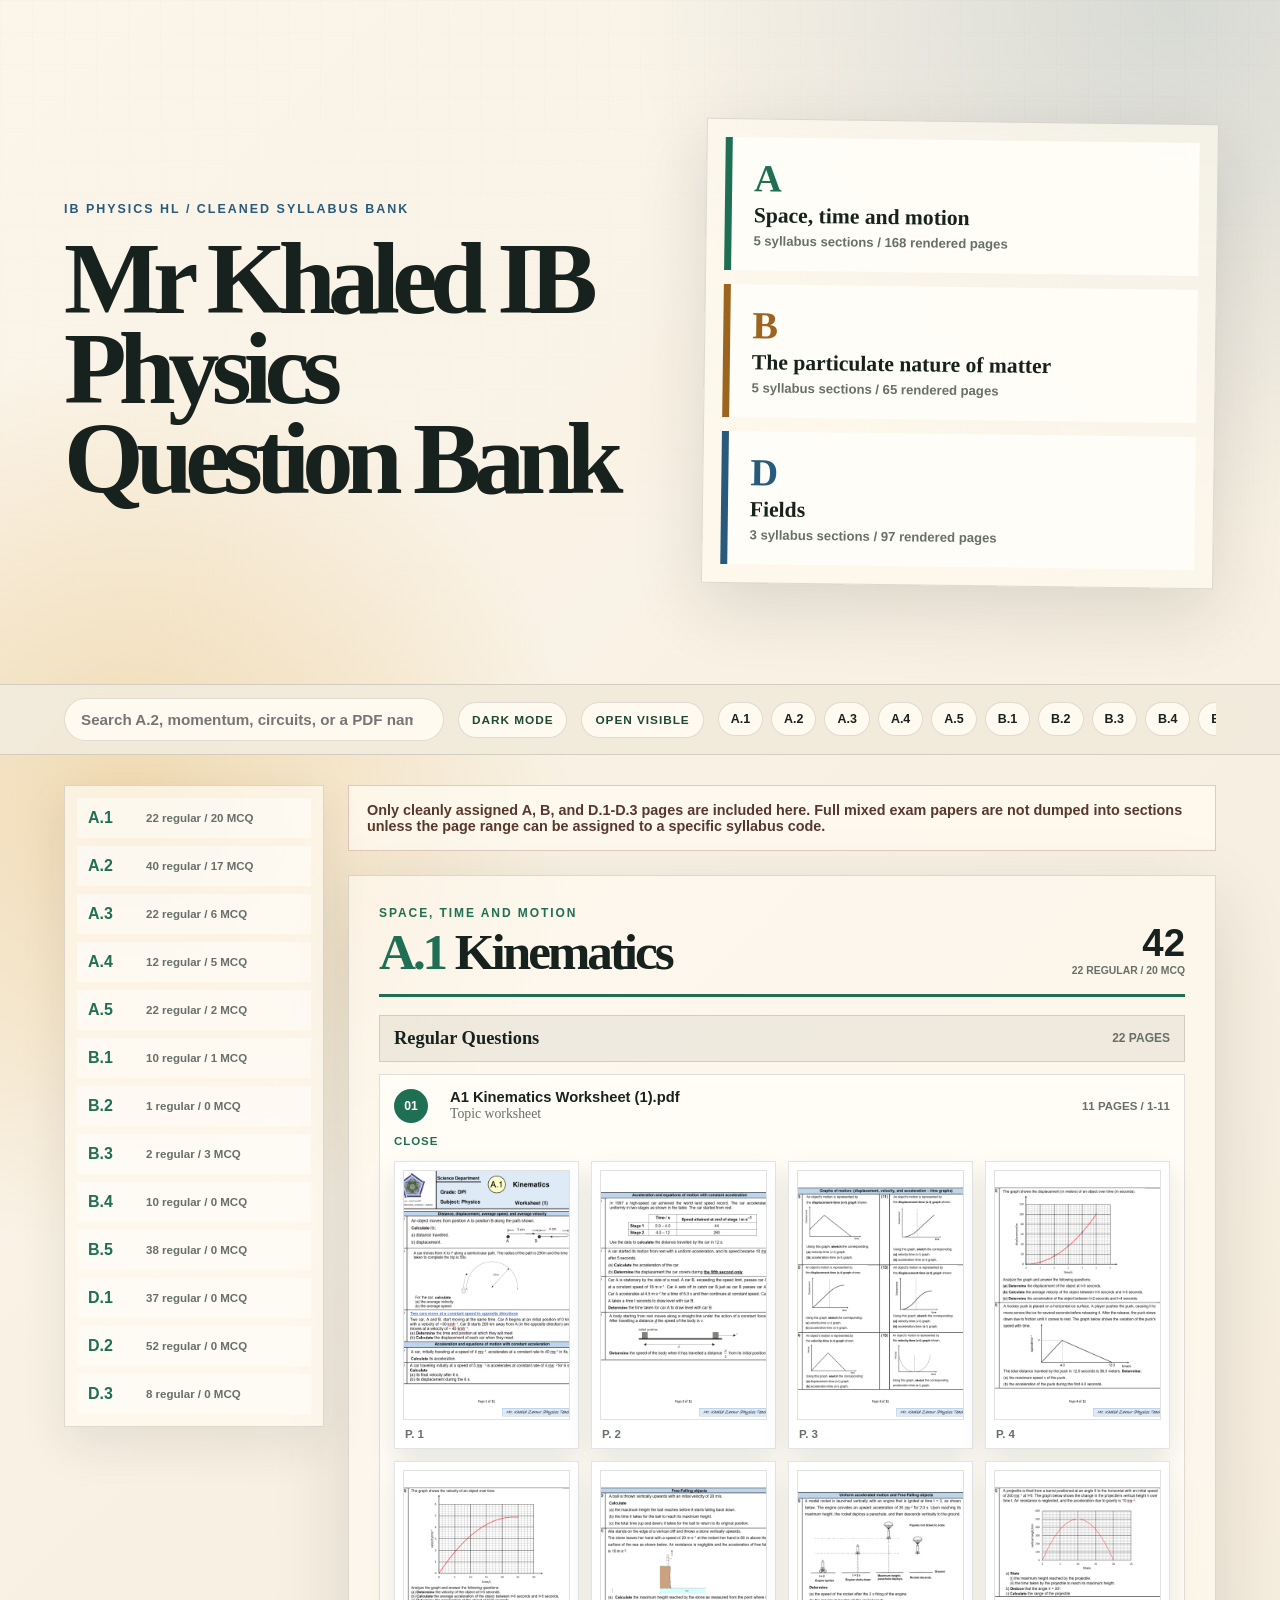
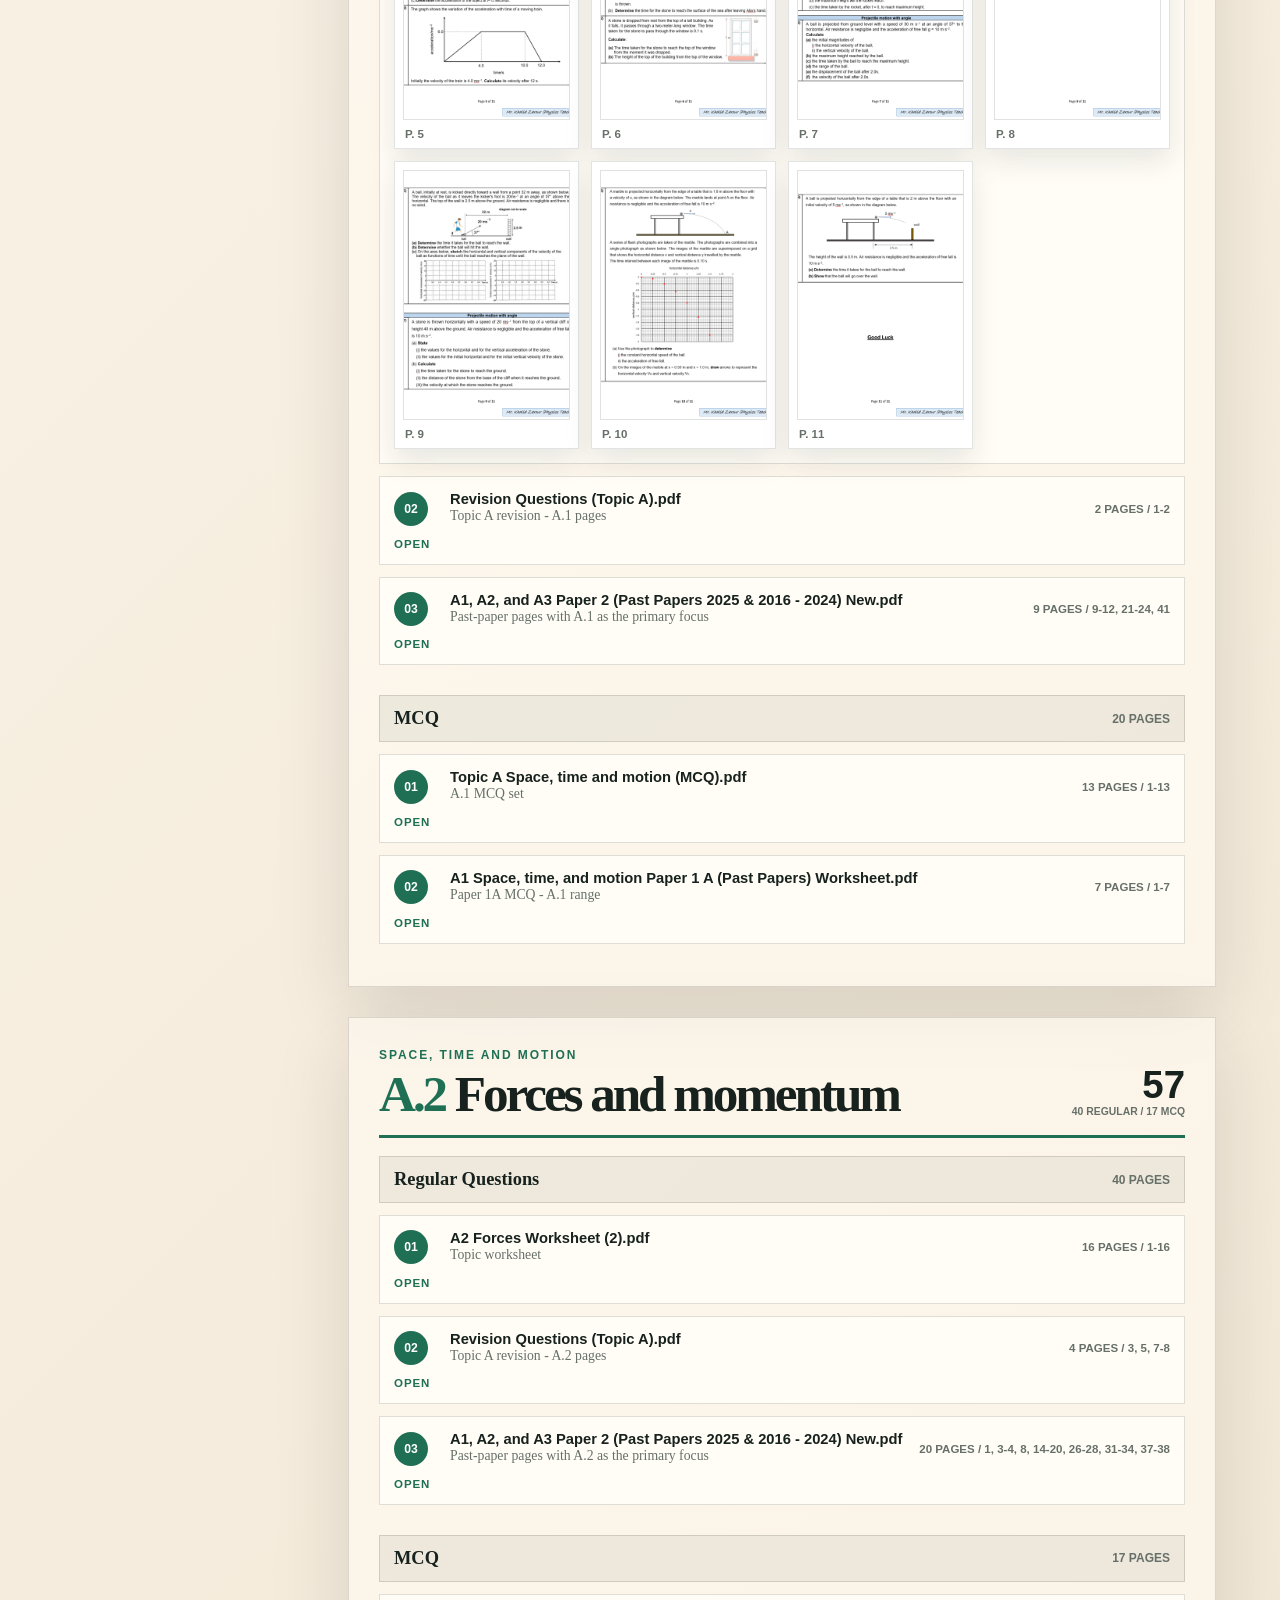
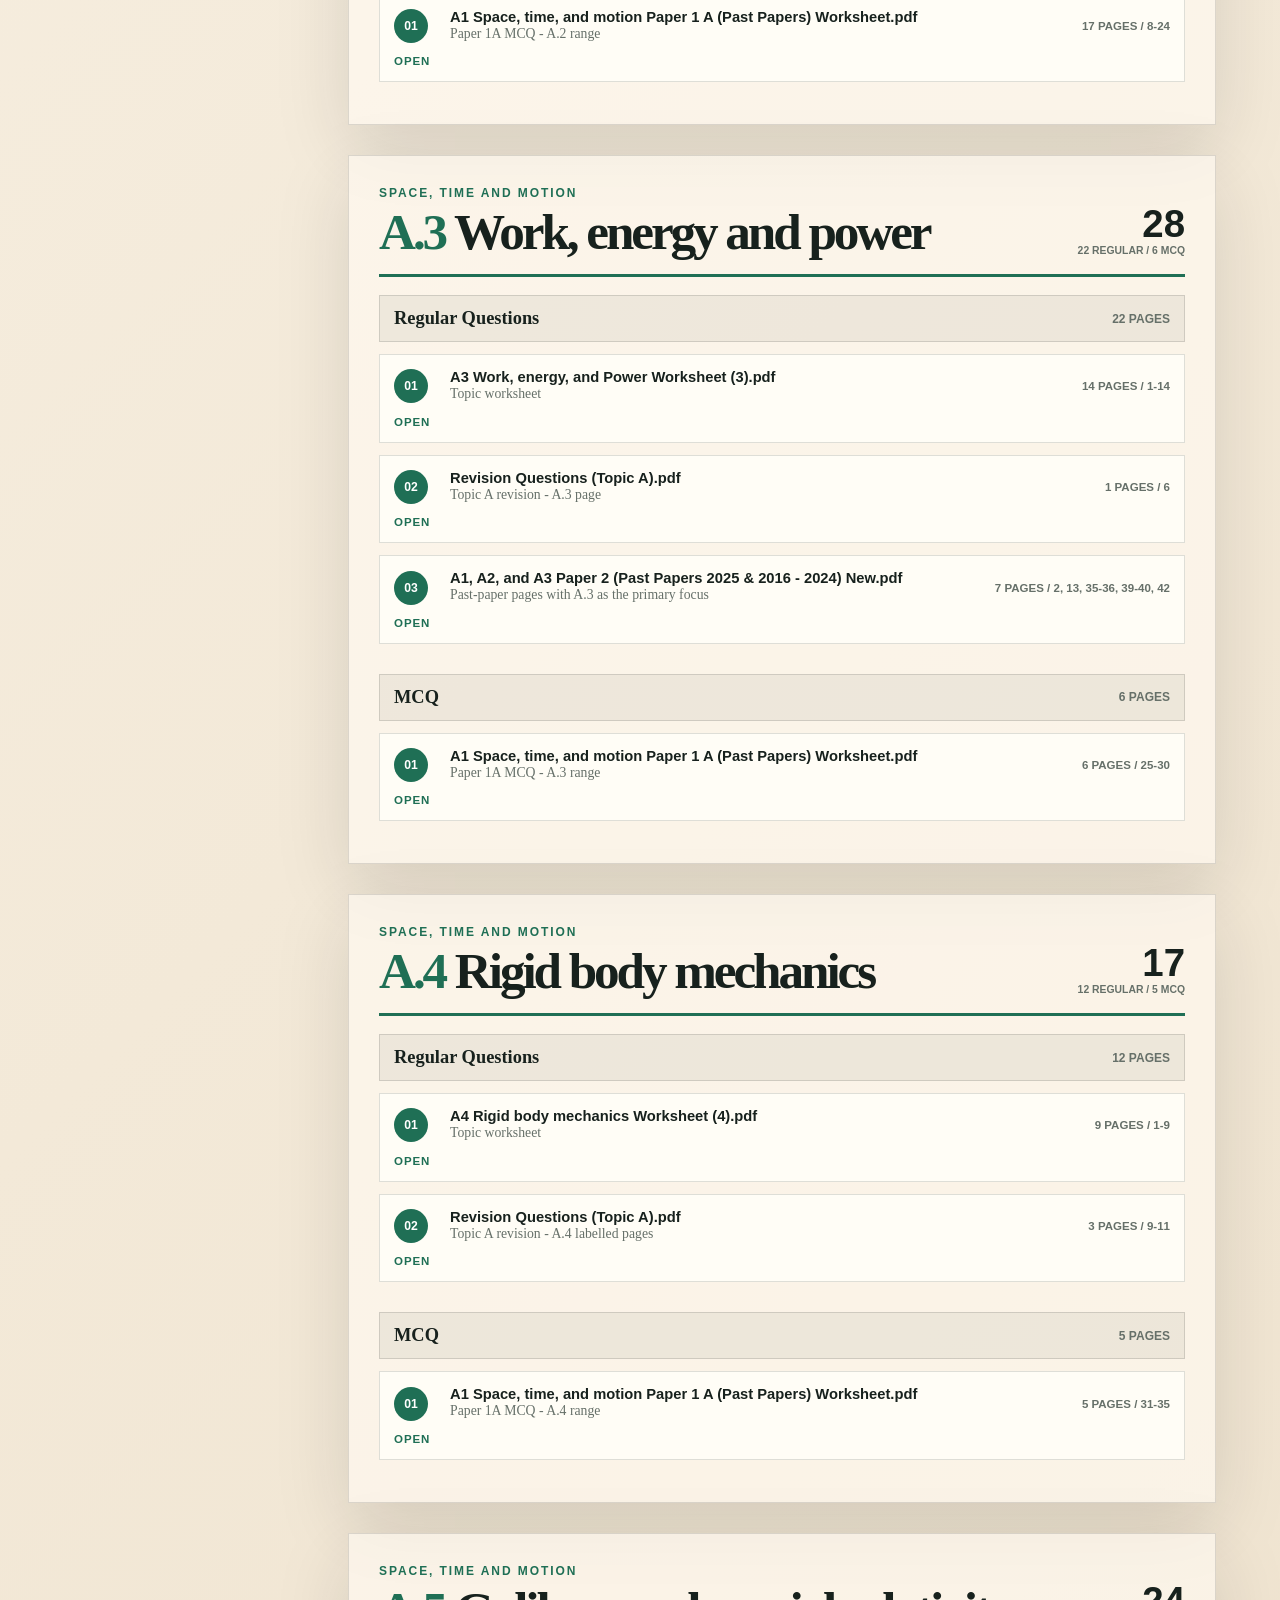
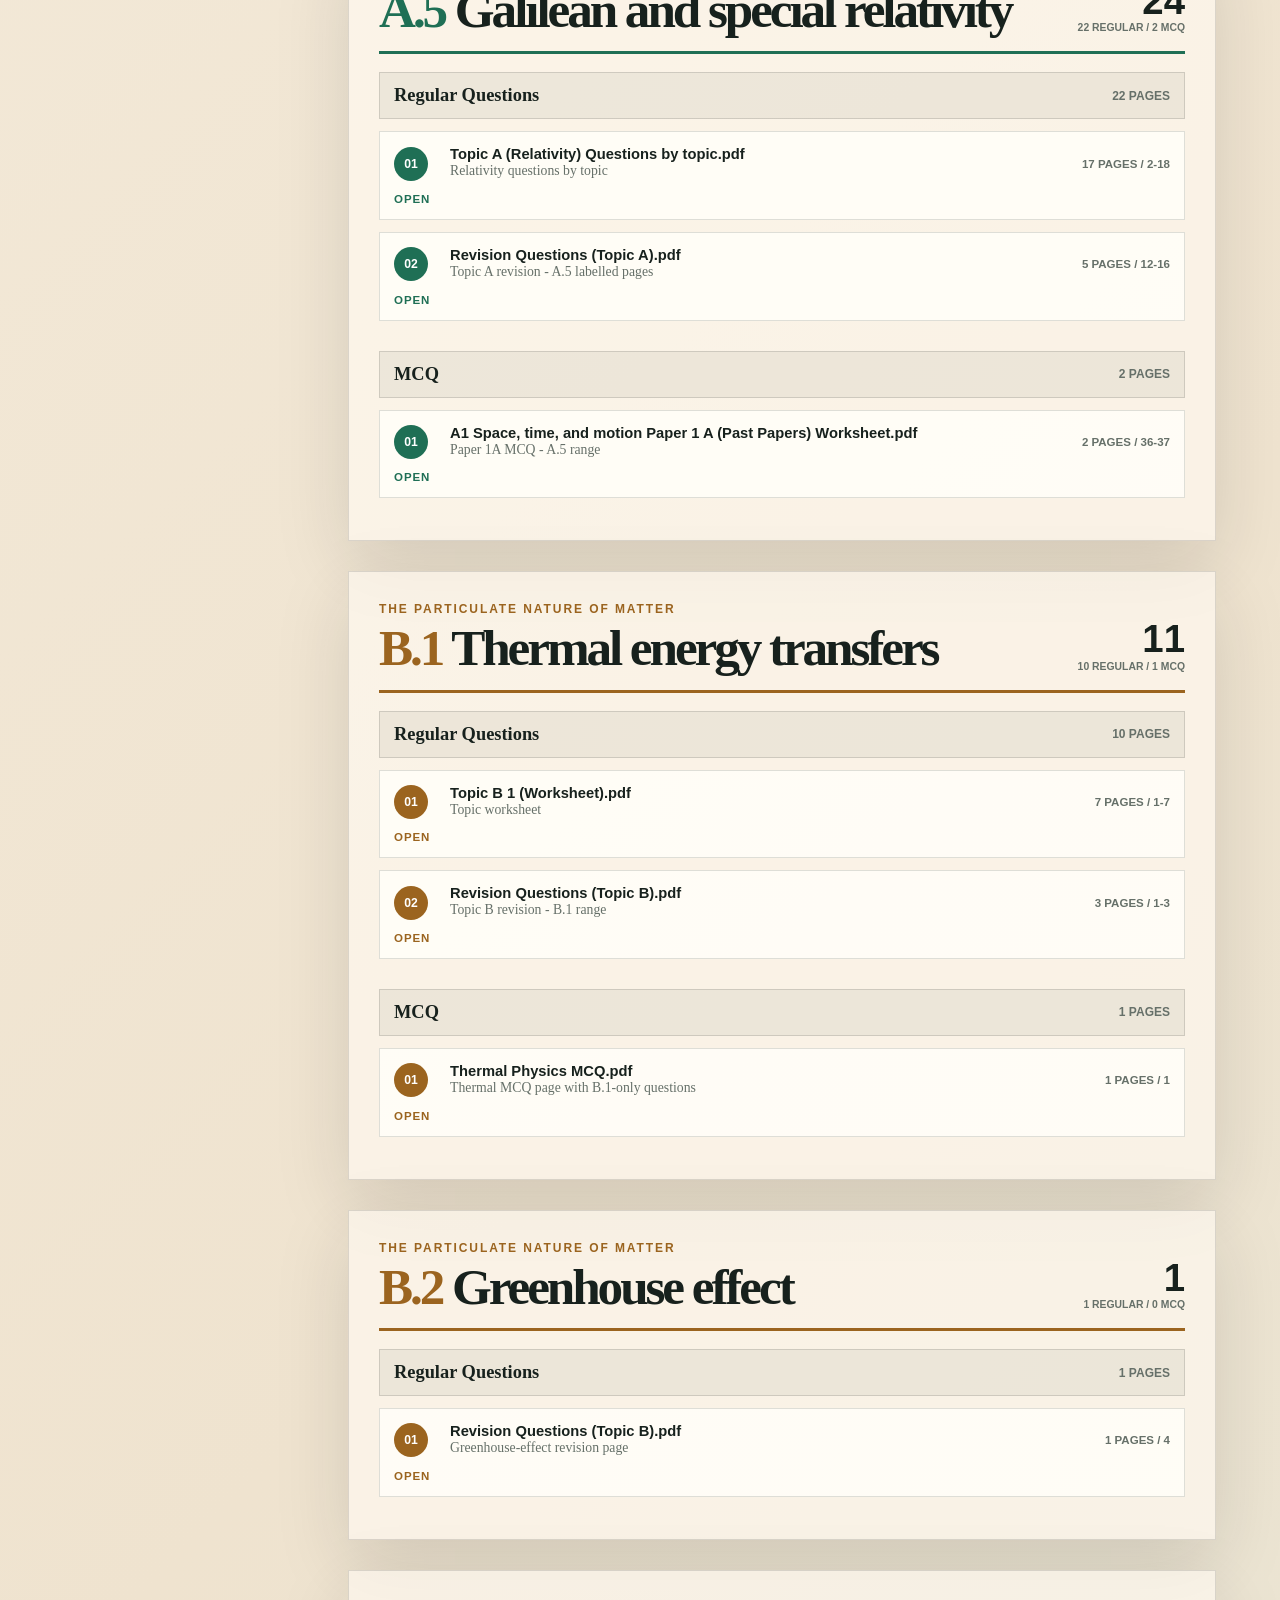
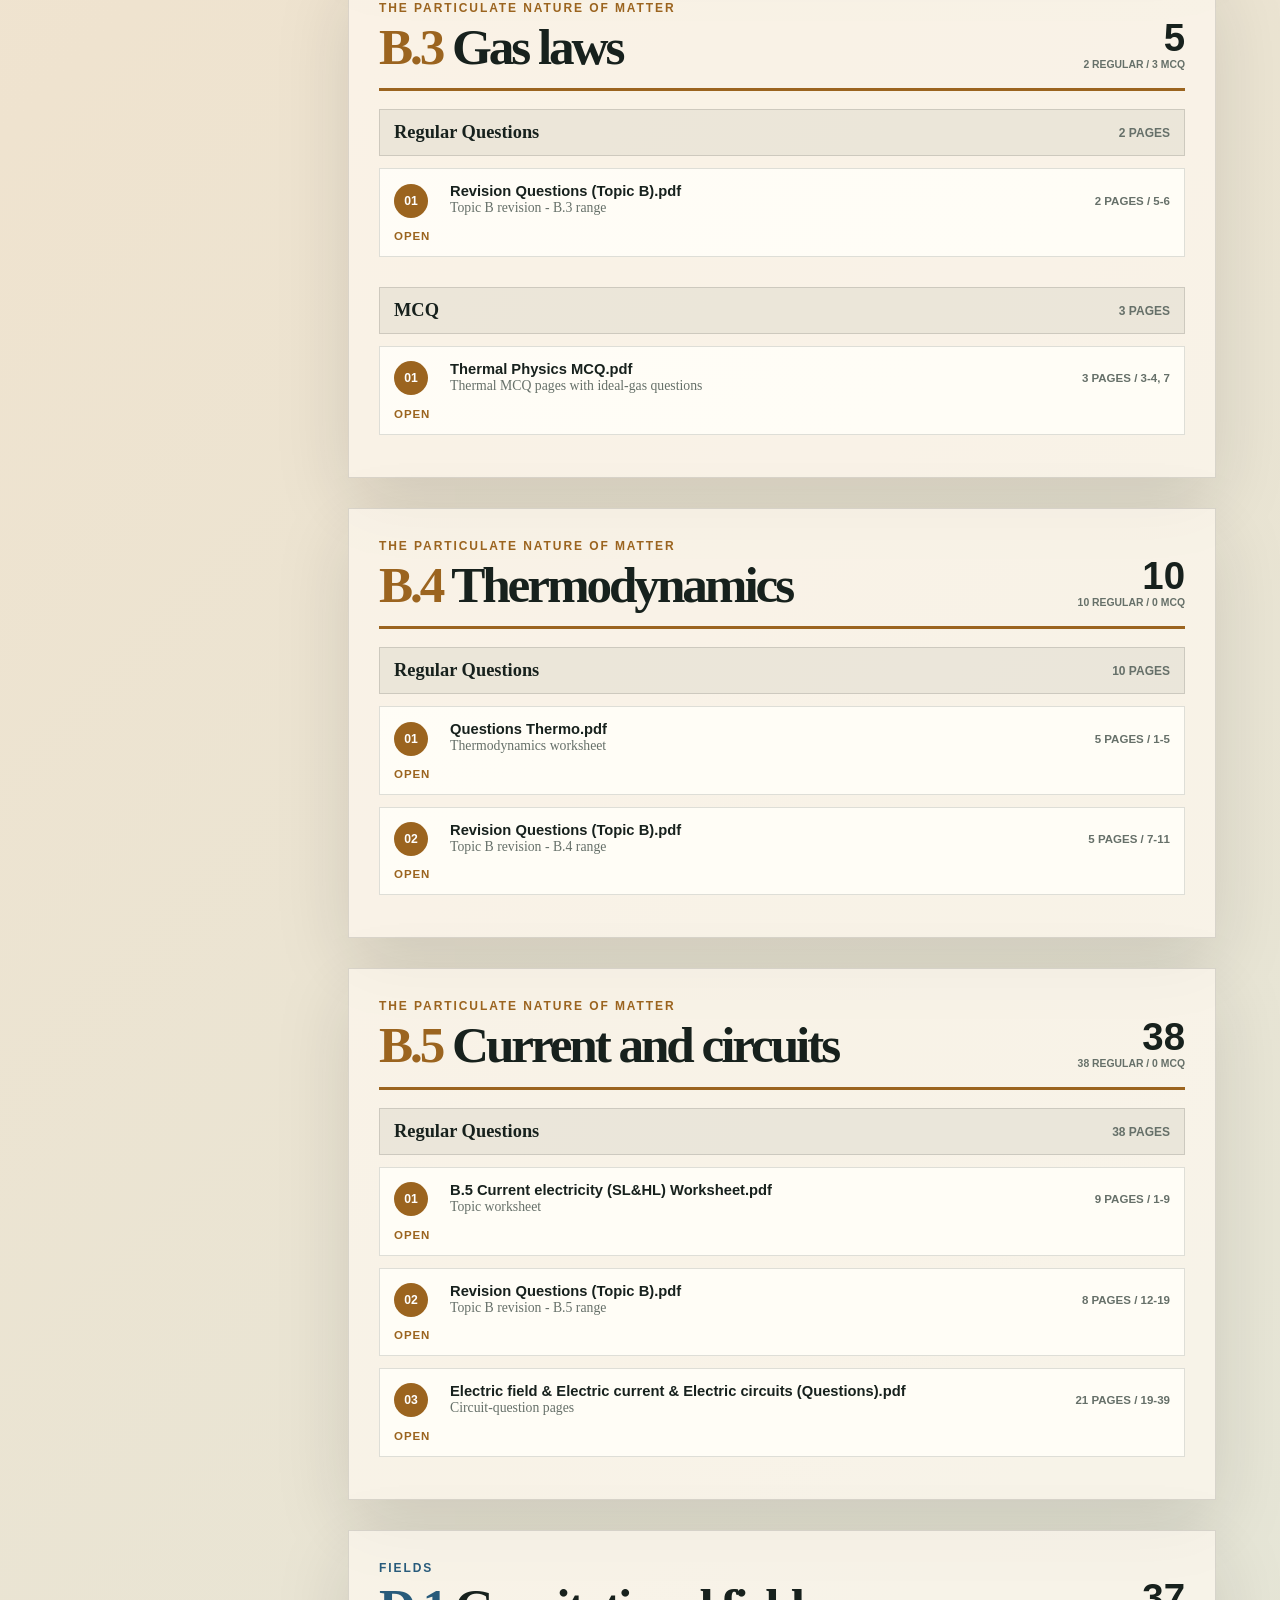
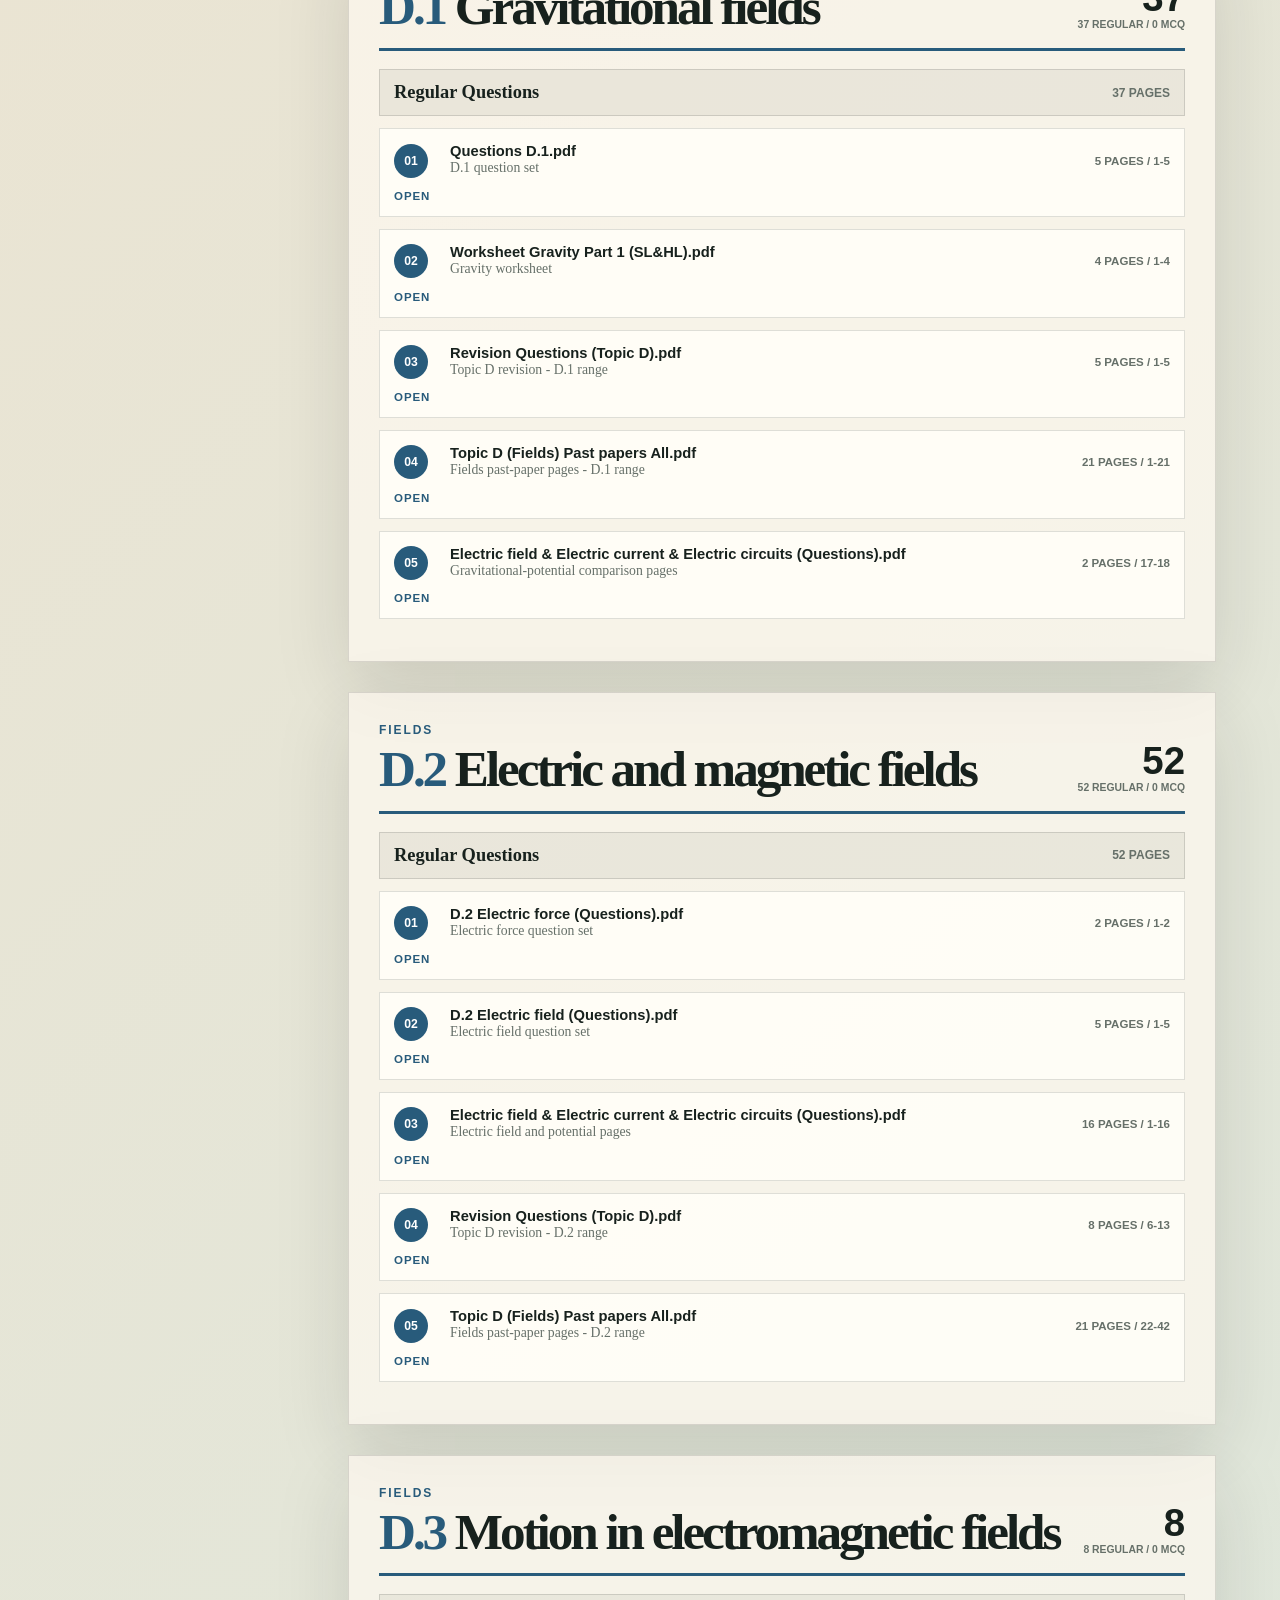
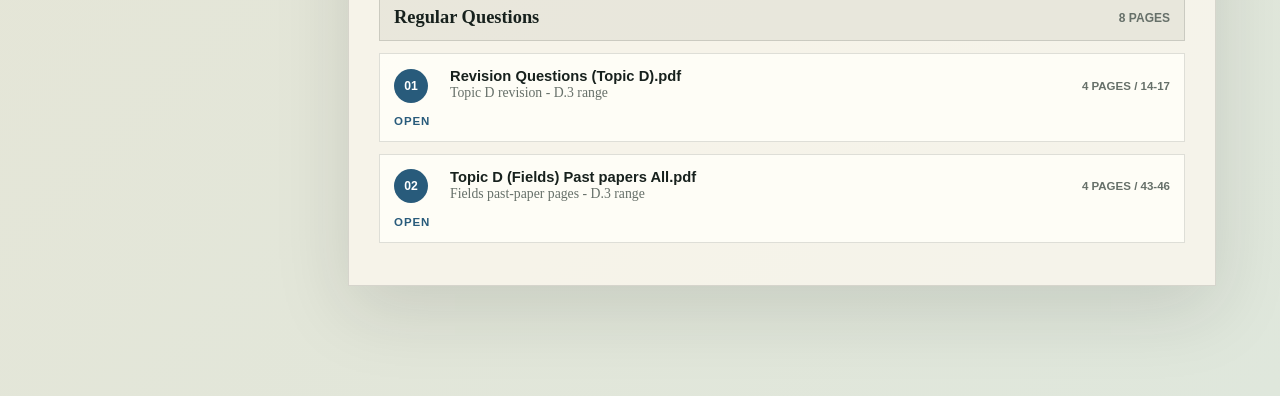
==== commit 70c3add4: "Add physics bank dark mode" ====
--- a/physics-questions.html
+++ b/physics-questions.html
@@ -17,6 +17,19 @@
       --blue: #285b7b;
       --danger: #8a3d2b;
     }
+    :root[data-theme="dark"] {
+      color-scheme: dark;
+      --bg: #111713;
+      --paper: #18201b;
+      --ink: #edf4ed;
+      --muted: #aab8af;
+      --line: rgba(237, 244, 237, .16);
+      --shadow: 0 24px 80px rgba(0, 0, 0, .42);
+      --gold: #f0b34a;
+      --green: #69c59d;
+      --blue: #76b9dc;
+      --danger: #e0a193;
+    }
     * { box-sizing: border-box; }
     html { scroll-behavior: smooth; }
     body {
@@ -27,6 +40,12 @@
         radial-gradient(circle at 92% 0%, rgba(40,91,123,.16), transparent 34rem),
         linear-gradient(135deg, #fbf5ea, #efe3cf 58%, #dfe7dc);
       font-family: Georgia, 'Times New Roman', serif;
+    }
+    :root[data-theme="dark"] body {
+      background:
+        radial-gradient(circle at 10% 8%, rgba(240,179,74,.16), transparent 28rem),
+        radial-gradient(circle at 92% 0%, rgba(118,185,220,.14), transparent 34rem),
+        linear-gradient(135deg, #0f1512, #151d18 58%, #0b1110);
     }
     body::before {
       content: '';
@@ -40,6 +59,12 @@
       background-size: 32px 32px;
       mask-image: linear-gradient(to bottom, black, transparent 88%);
     }
+    :root[data-theme="dark"] body::before {
+      opacity: .16;
+      background-image:
+        linear-gradient(rgba(237,244,237,.07) 1px, transparent 1px),
+        linear-gradient(90deg, rgba(237,244,237,.05) 1px, transparent 1px);
+    }
     a { color: inherit; }
     .hero {
       min-height: 76vh;
@@ -63,7 +88,6 @@
       line-height: .88;
       letter-spacing: -.075em;
     }
-    .summary { max-width: 760px; color: #3d4640; font-size: clamp(1.06rem, 2vw, 1.34rem); line-height: 1.55; }
     .scope-panel { display: grid; gap: 14px; padding: 18px; border: 1px solid var(--line); background: rgba(255,250,240,.65); box-shadow: var(--shadow); transform: rotate(.75deg); }
     .scope-panel article { padding: 22px; background: rgba(255,253,248,.92); border-left: 7px solid var(--accent); }
     .scope-panel strong { display: block; color: var(--accent); font-size: 2.4rem; line-height: 1; }
@@ -74,7 +98,7 @@
       top: 0;
       z-index: 20;
       display: grid;
-      grid-template-columns: minmax(220px, 380px) auto 1fr;
+      grid-template-columns: minmax(220px, 380px) auto auto 1fr;
       gap: 14px;
       align-items: center;
       padding: 13px clamp(20px, 5vw, 76px);
@@ -128,6 +152,46 @@
     .lightbox.open { display: grid; }
     .lightbox button { position: fixed; top: 18px; right: 18px; border: 0; border-radius: 999px; padding: 10px 14px; color: var(--ink); background: #fffaf0; cursor: pointer; font: 900 .8rem 'Trebuchet MS', Verdana, sans-serif; }
     .lightbox img { max-width: min(100%, 1100px); max-height: 92vh; background: #fff; box-shadow: 0 24px 80px rgba(0,0,0,.55); }
+    :root[data-theme="dark"] .scope-panel,
+    :root[data-theme="dark"] .toolbar,
+    :root[data-theme="dark"] .rail,
+    :root[data-theme="dark"] .notice,
+    :root[data-theme="dark"] .syllabus-section {
+      background: rgba(18, 25, 21, .82);
+    }
+    :root[data-theme="dark"] .scope-panel article,
+    :root[data-theme="dark"] .toolbar input,
+    :root[data-theme="dark"] .toolbar button,
+    :root[data-theme="dark"] .nav-scroll a,
+    :root[data-theme="dark"] .rail a,
+    :root[data-theme="dark"] .lane-title,
+    :root[data-theme="dark"] .source-card,
+    :root[data-theme="dark"] .empty,
+    :root[data-theme="dark"] .lightbox button {
+      background: rgba(23, 31, 26, .96);
+      color: var(--ink);
+      border-color: var(--line);
+    }
+    :root[data-theme="dark"] .rail a {
+      background: rgba(255, 255, 255, .045);
+    }
+    :root[data-theme="dark"] .rail a:hover,
+    :root[data-theme="dark"] .toolbar button:hover,
+    :root[data-theme="dark"] .nav-scroll a:hover {
+      background: rgba(255, 255, 255, .09);
+    }
+    :root[data-theme="dark"] .notice {
+      color: #f0c7bc;
+      border-color: rgba(240, 199, 188, .28);
+    }
+    :root[data-theme="dark"] .page-card {
+      background: #f8f8f5;
+      border-color: rgba(255, 255, 255, .12);
+    }
+    :root[data-theme="dark"] .page-button img {
+      background: #fff;
+      border-color: rgba(0, 0, 0, .08);
+    }
     @media (max-width: 980px) {
       .hero, .toolbar, .layout { grid-template-columns: 1fr; }
       .scope-panel { transform: none; }
@@ -144,13 +208,13 @@
   <header class="hero">
     <div>
       <p class="kicker">IB Physics HL / cleaned syllabus bank</p>
-      <h1>Questions sorted by exact syllabus code.</h1>
-      <p class="summary">A focused bank for Topic A, Topic B, and D.1-D.3. Each section is split into Regular Questions and MCQ when both exist, with broad PDFs split into the correct syllabus code instead of being dumped as mixed paper blocks.</p>
+      <h1>Mr Khaled IB Physics Question Bank</h1>
     </div>
     <aside class="scope-panel" aria-label="Topic summary"><article style="--accent:#1f6f55"><strong>A</strong><h2>Space, time and motion</h2><p>5 syllabus sections / 168 rendered pages</p></article><article style="--accent:#9b641f"><strong>B</strong><h2>The particulate nature of matter</h2><p>5 syllabus sections / 65 rendered pages</p></article><article style="--accent:#285b7b"><strong>D</strong><h2>Fields</h2><p>3 syllabus sections / 97 rendered pages</p></article></aside>
   </header>
   <div class="toolbar">
     <input id="search" type="search" placeholder="Search A.2, momentum, circuits, or a PDF name..." aria-label="Search question bank">
+    <button id="themeToggle" type="button" aria-pressed="false">Dark mode</button>
     <button id="expandVisible" type="button">Open visible</button>
     <nav class="nav-scroll" aria-label="Quick topic navigation"><a href="#A-1">A.1</a><a href="#A-2">A.2</a><a href="#A-3">A.3</a><a href="#A-4">A.4</a><a href="#A-5">A.5</a><a href="#B-1">B.1</a><a href="#B-2">B.2</a><a href="#B-3">B.3</a><a href="#B-4">B.4</a><a href="#B-5">B.5</a><a href="#D-1">D.1</a><a href="#D-2">D.2</a><a href="#D-3">D.3</a></nav>
   </div>
@@ -827,9 +891,22 @@
     const search = document.querySelector('#search');
     const sections = [...document.querySelectorAll('.syllabus-section')];
     const empty = document.querySelector('#empty');
+    const themeToggle = document.querySelector('#themeToggle');
     const expandVisible = document.querySelector('#expandVisible');
     const lightbox = document.querySelector('#lightbox');
     const lightboxImage = lightbox.querySelector('img');
+
+    const storedTheme = localStorage.getItem('physics-theme');
+    const prefersDark = window.matchMedia('(prefers-color-scheme: dark)').matches;
+    const initialTheme = storedTheme || (prefersDark ? 'dark' : 'light');
+    document.documentElement.dataset.theme = initialTheme;
+    updateThemeButton(initialTheme);
+
+    function updateThemeButton(theme) {
+      const isDark = theme === 'dark';
+      themeToggle.textContent = isDark ? 'Light mode' : 'Dark mode';
+      themeToggle.setAttribute('aria-pressed', String(isDark));
+    }
 
     function hydrateImages(root) {
       root.querySelectorAll('img[data-src]').forEach((img) => {
@@ -863,6 +940,12 @@
     }
 
     search.addEventListener('input', applySearch);
+    themeToggle.addEventListener('click', () => {
+      const nextTheme = document.documentElement.dataset.theme === 'dark' ? 'light' : 'dark';
+      document.documentElement.dataset.theme = nextTheme;
+      localStorage.setItem('physics-theme', nextTheme);
+      updateThemeButton(nextTheme);
+    });
     expandVisible.addEventListener('click', () => {
       const cards = [...document.querySelectorAll('.source-card:not([hidden])')];
       const shouldOpen = cards.some((card) => !card.open);
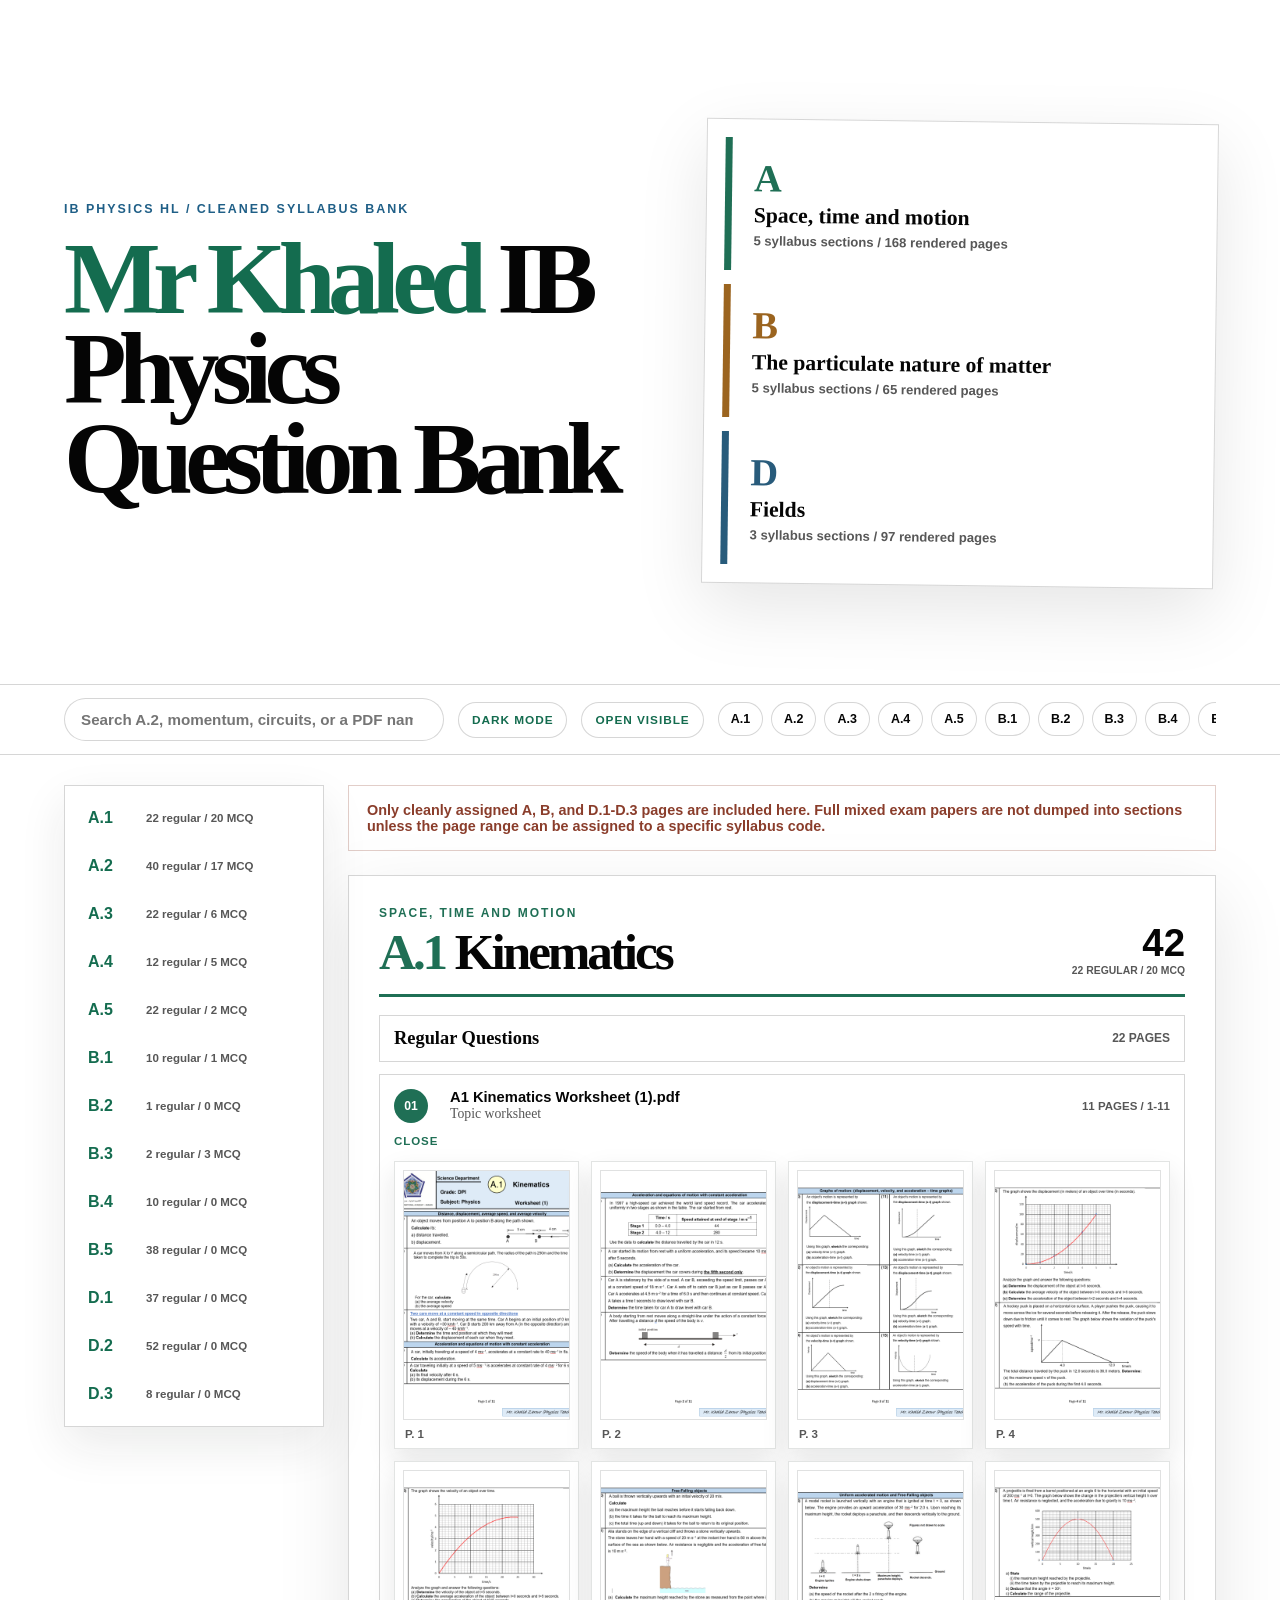
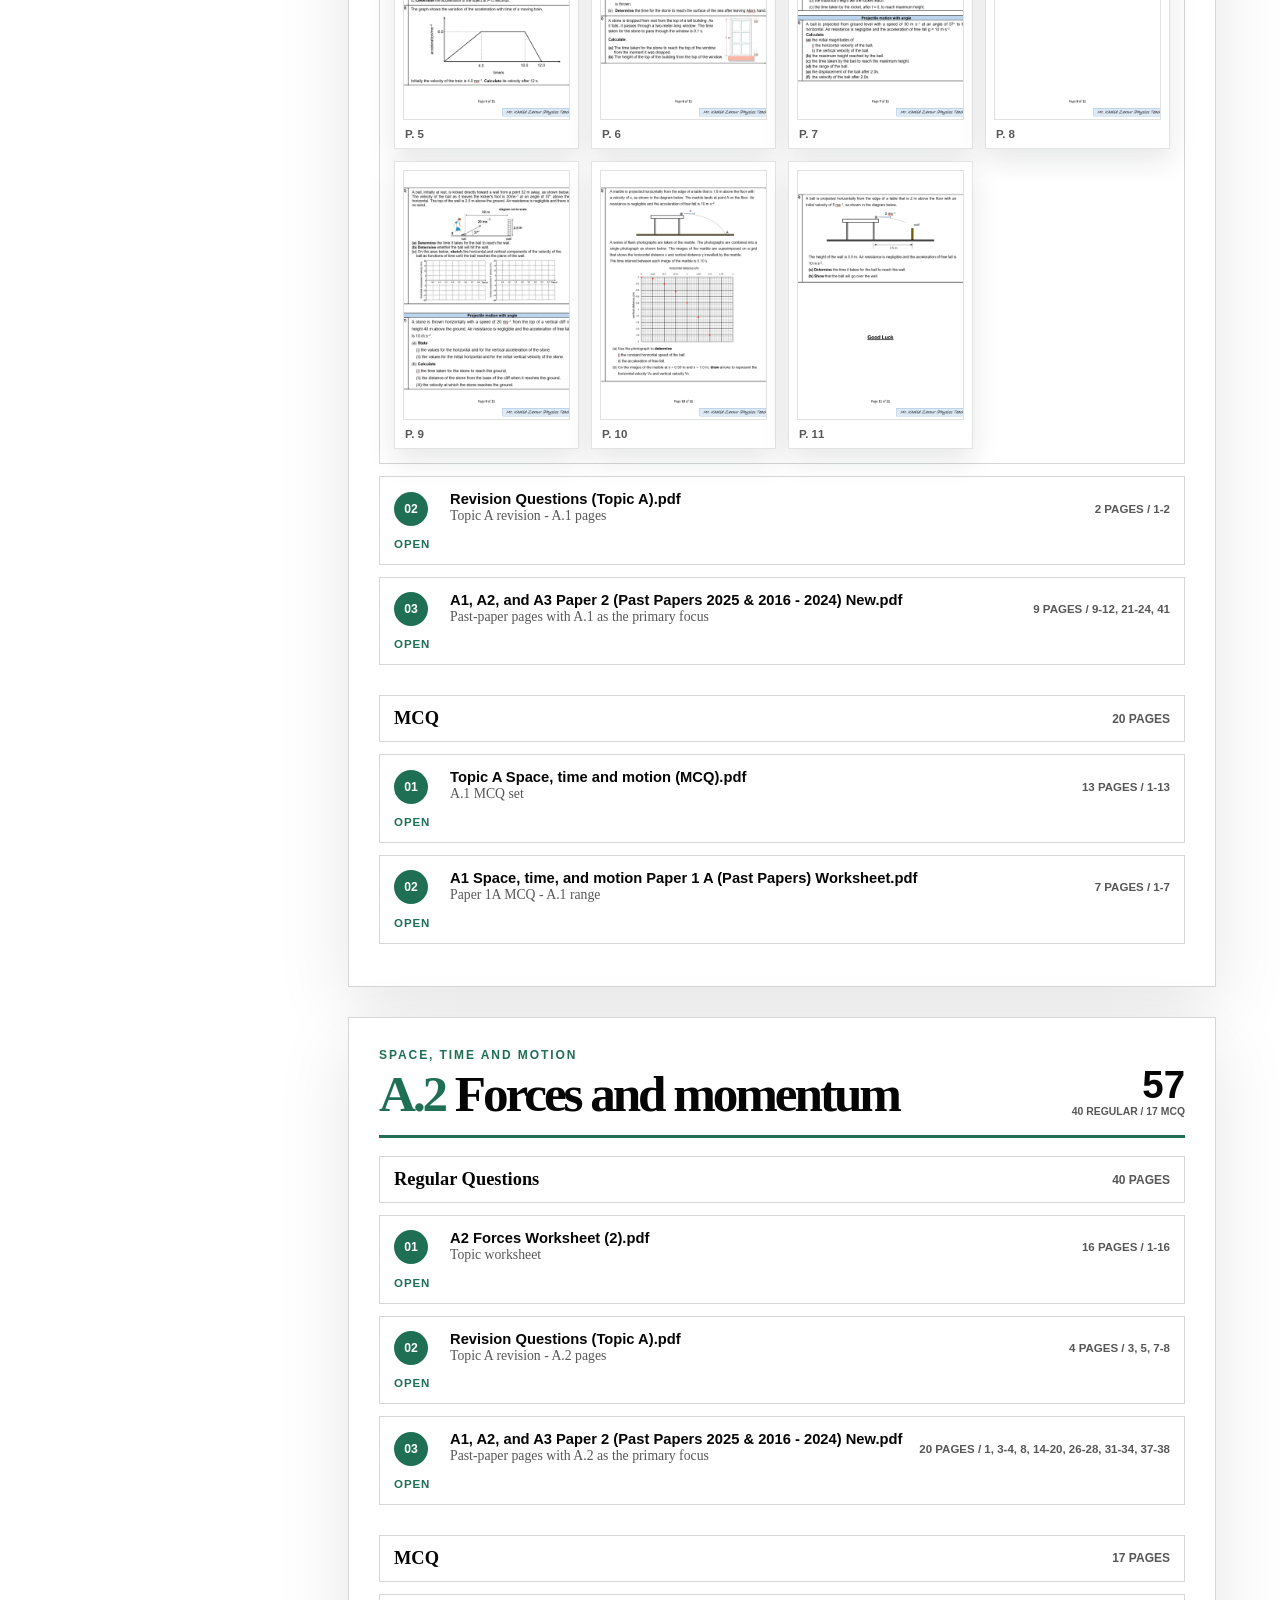
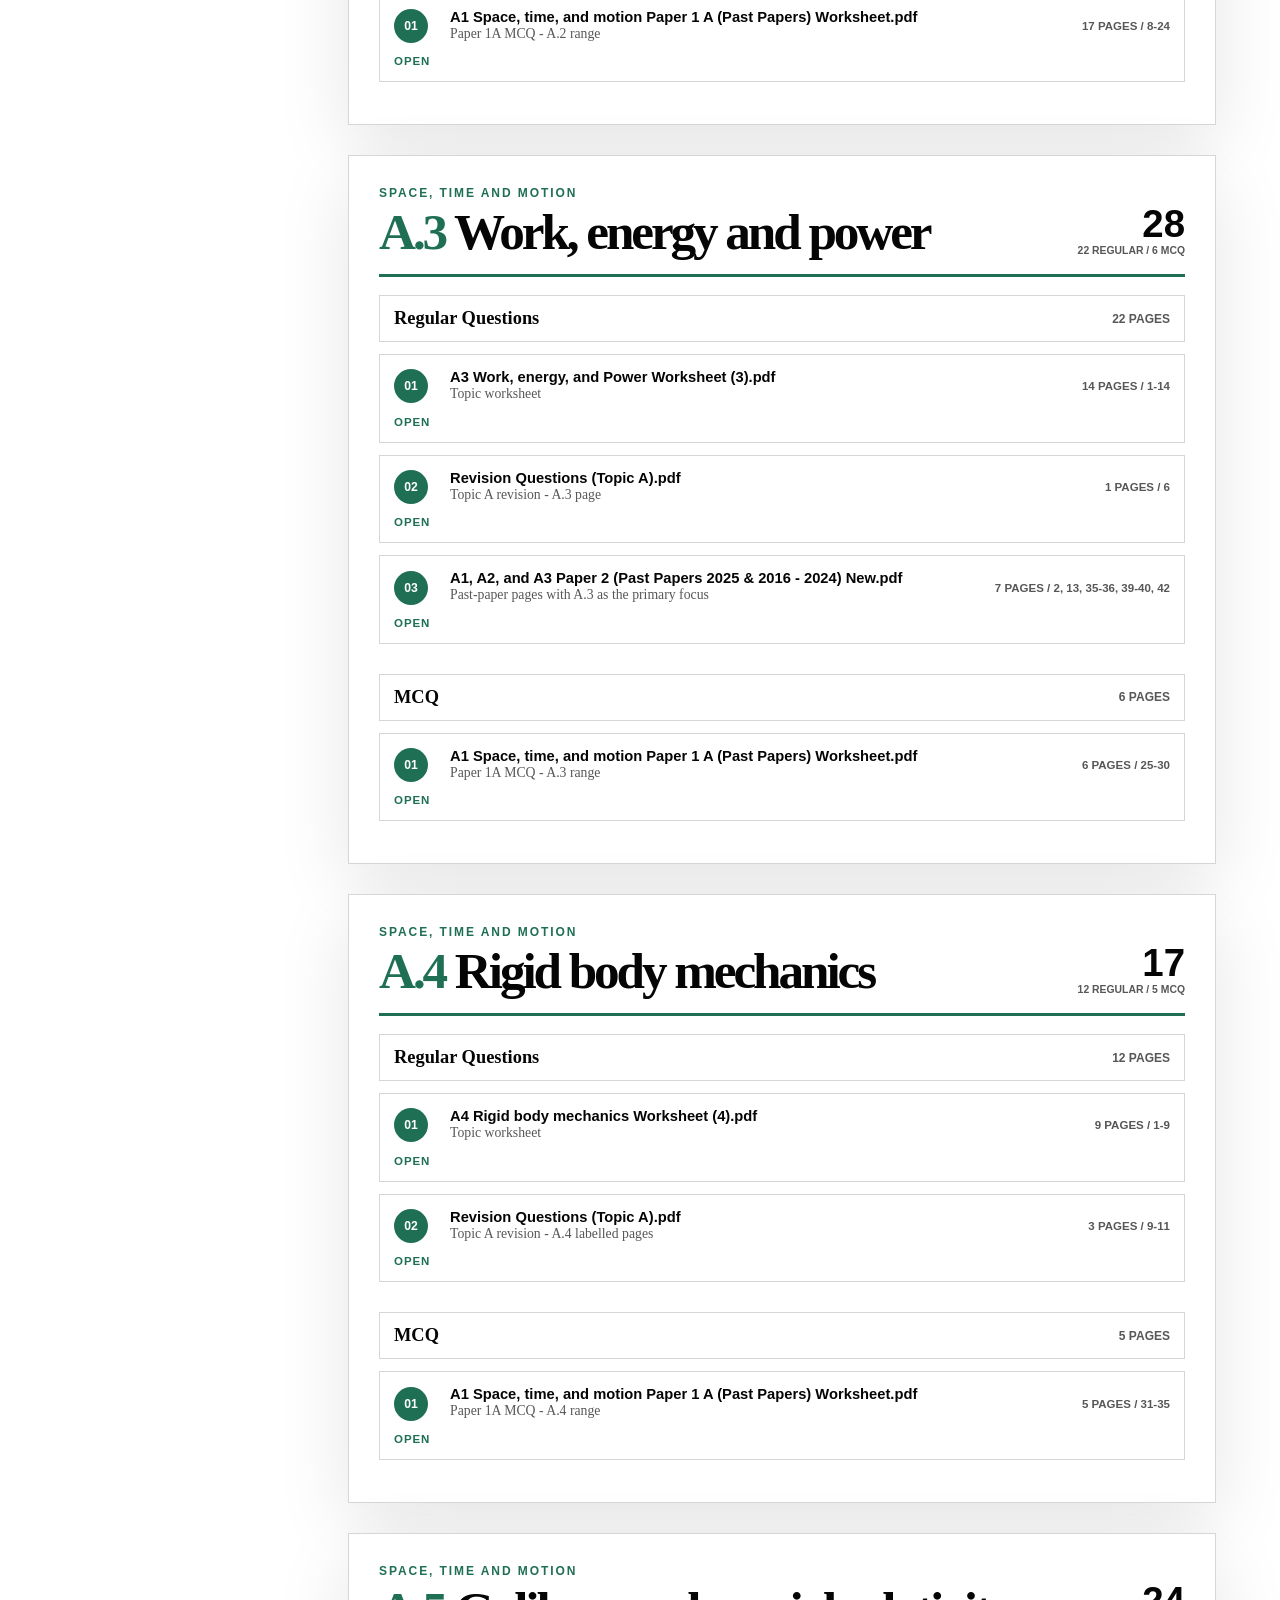
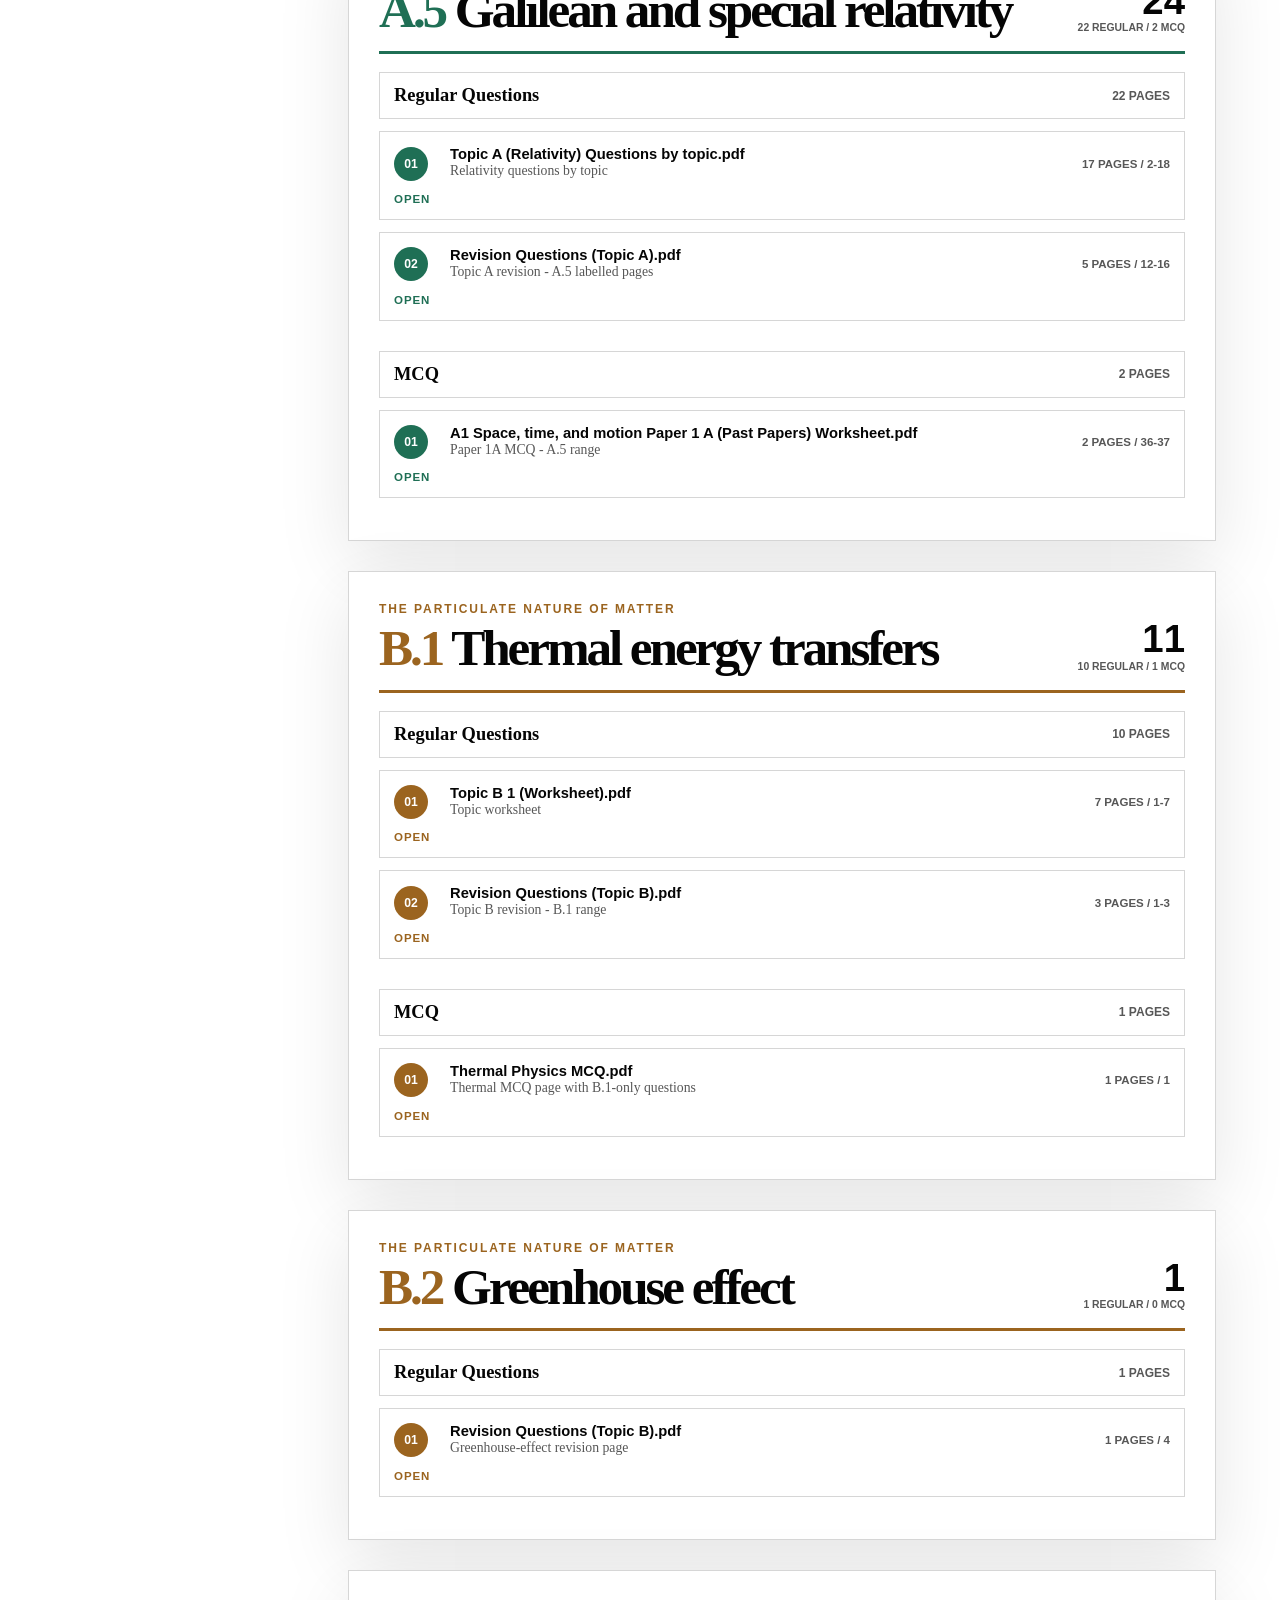
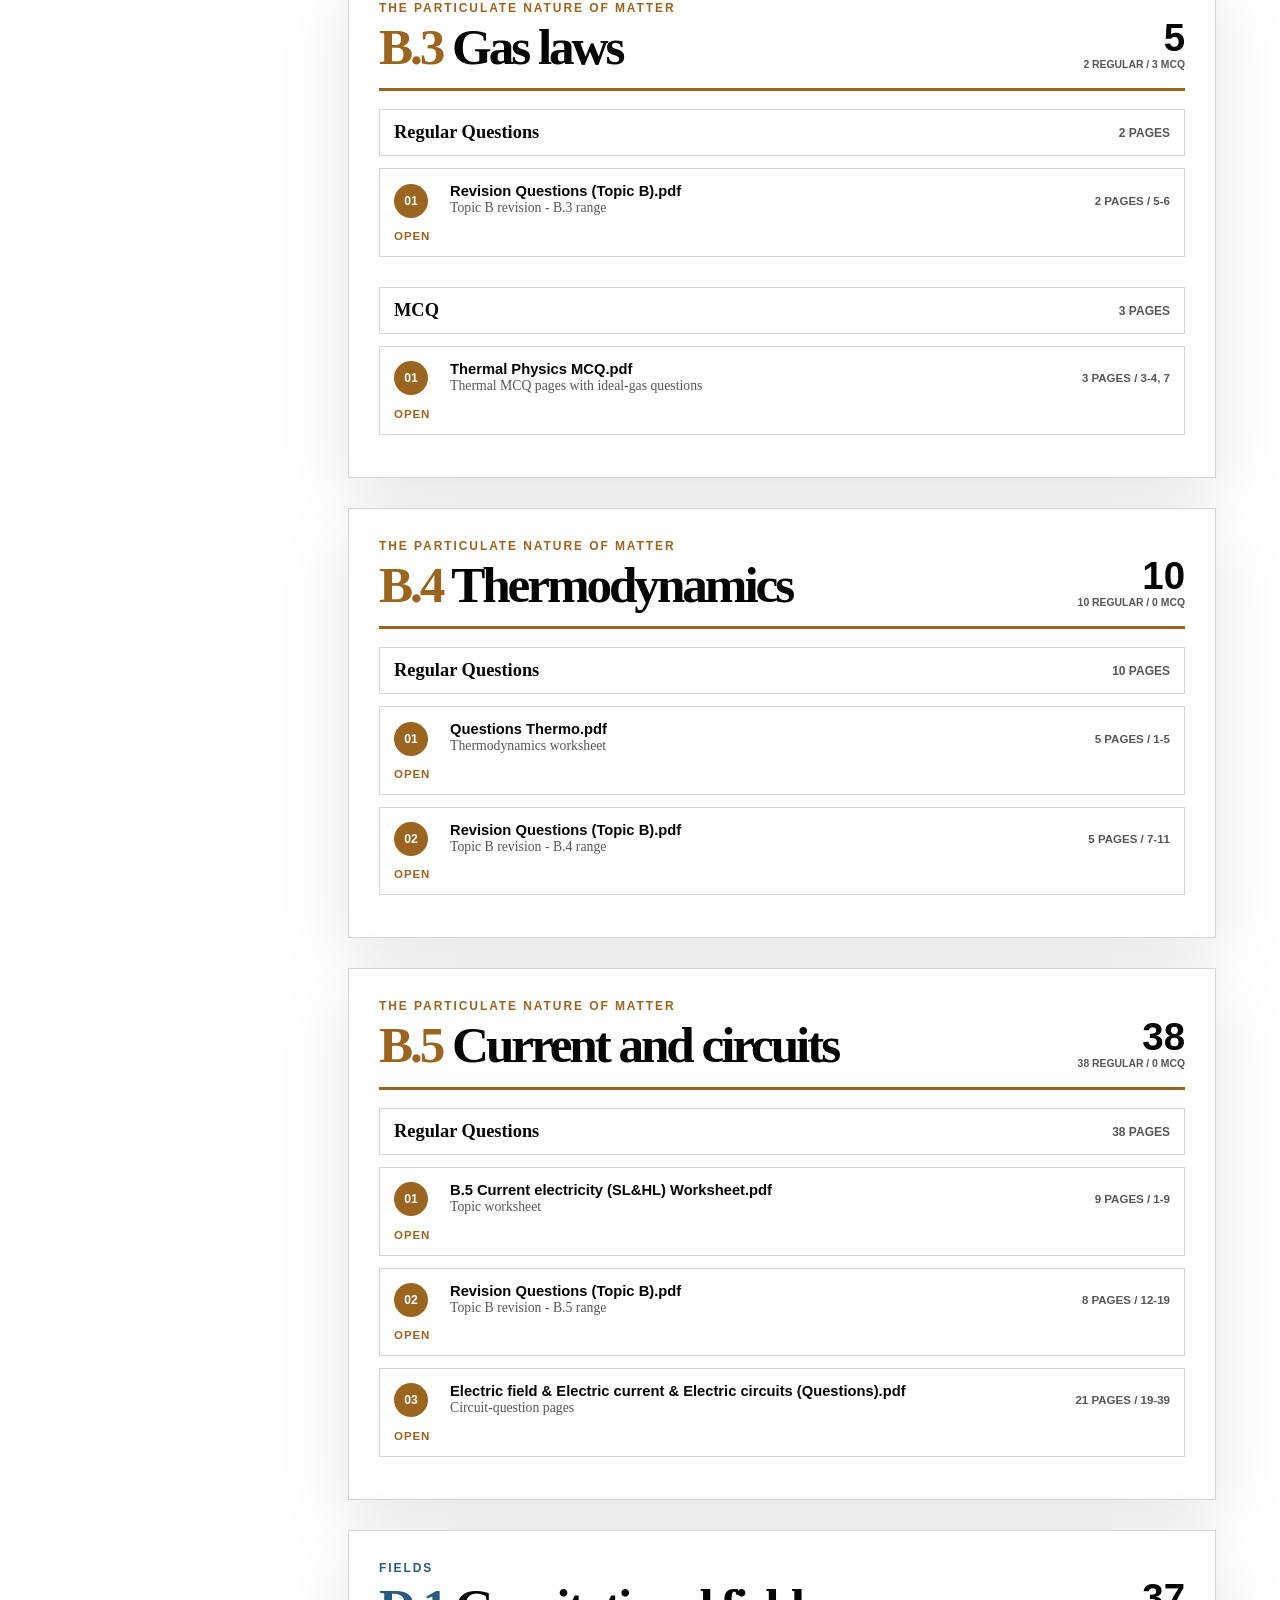
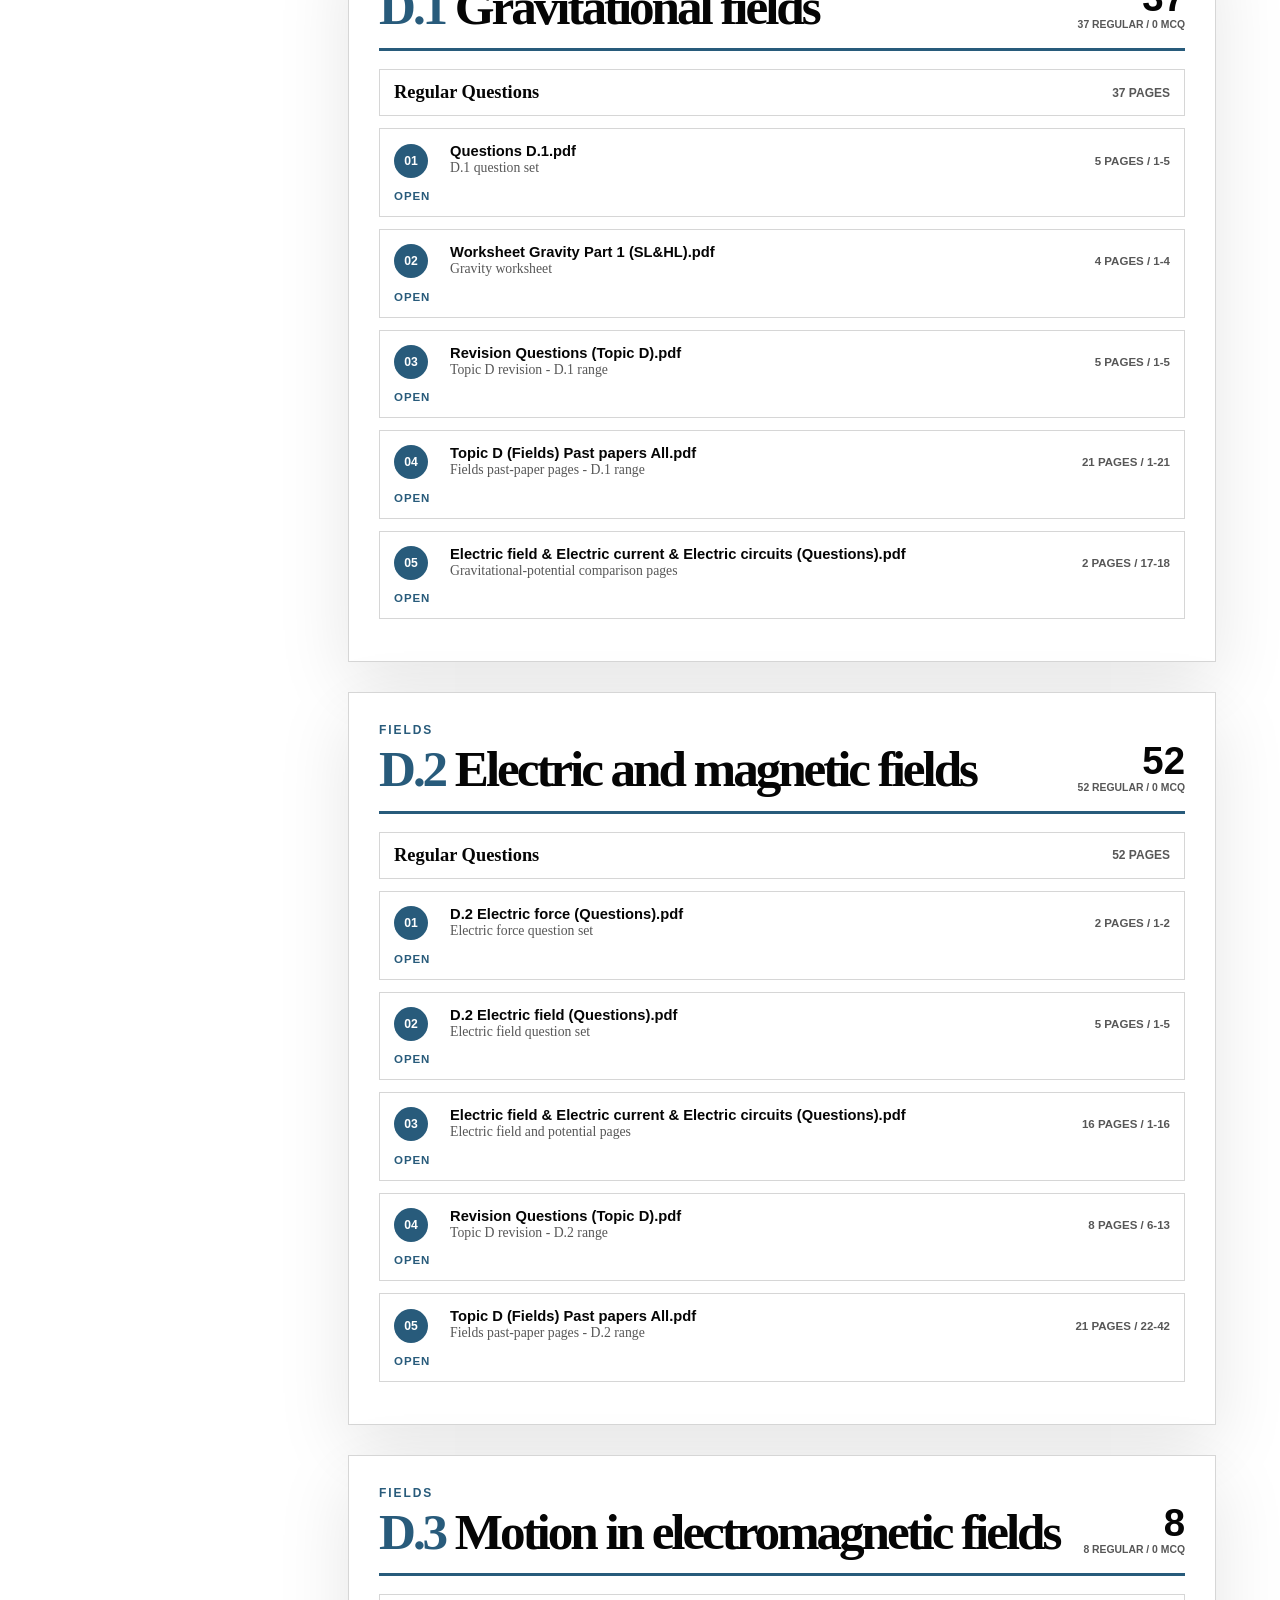
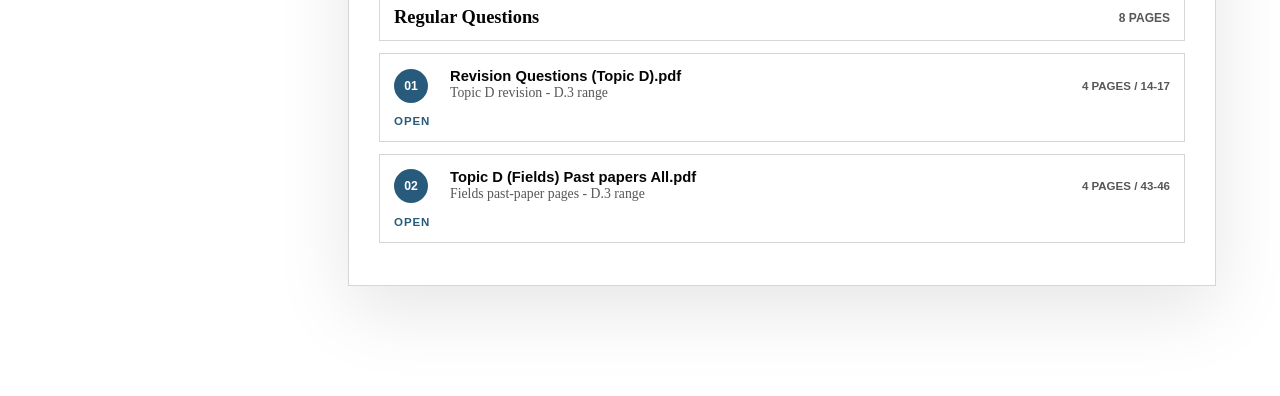
==== commit 484ef085: "Use solid physics bank themes" ====
--- a/physics-questions.html
+++ b/physics-questions.html
@@ -6,64 +6,53 @@
   <title>IB Physics Question Bank - A, B, D.1-D.3</title>
   <style>
     :root {
-      --bg: #f2eadb;
-      --paper: #fffaf0;
-      --ink: #17211d;
-      --muted: #667069;
-      --line: rgba(23, 33, 29, .14);
-      --shadow: 0 24px 70px rgba(28, 34, 30, .13);
-      --gold: #d89a2b;
-      --green: #1f6f55;
-      --blue: #285b7b;
+      --bg: #ffffff;
+      --paper: #ffffff;
+      --ink: #050505;
+      --muted: #575757;
+      --line: rgba(5, 5, 5, .16);
+      --shadow: 0 24px 70px rgba(5, 5, 5, .10);
+      --gold: #111111;
+      --green: #146c4f;
+      --blue: #1f5f87;
       --danger: #8a3d2b;
+      --hero-name: #146c4f;
     }
     :root[data-theme="dark"] {
       color-scheme: dark;
-      --bg: #111713;
-      --paper: #18201b;
-      --ink: #edf4ed;
-      --muted: #aab8af;
-      --line: rgba(237, 244, 237, .16);
+      --bg: #000000;
+      --paper: #050505;
+      --ink: #f5f5f5;
+      --muted: #b8b8b8;
+      --line: rgba(245, 245, 245, .18);
       --shadow: 0 24px 80px rgba(0, 0, 0, .42);
-      --gold: #f0b34a;
+      --gold: #f5f5f5;
       --green: #69c59d;
       --blue: #76b9dc;
       --danger: #e0a193;
+      --hero-name: #69c59d;
     }
     * { box-sizing: border-box; }
     html { scroll-behavior: smooth; }
     body {
       margin: 0;
       color: var(--ink);
-      background:
-        radial-gradient(circle at 10% 8%, rgba(216,154,43,.28), transparent 28rem),
-        radial-gradient(circle at 92% 0%, rgba(40,91,123,.16), transparent 34rem),
-        linear-gradient(135deg, #fbf5ea, #efe3cf 58%, #dfe7dc);
+      background: var(--bg);
       font-family: Georgia, 'Times New Roman', serif;
     }
     :root[data-theme="dark"] body {
-      background:
-        radial-gradient(circle at 10% 8%, rgba(240,179,74,.16), transparent 28rem),
-        radial-gradient(circle at 92% 0%, rgba(118,185,220,.14), transparent 34rem),
-        linear-gradient(135deg, #0f1512, #151d18 58%, #0b1110);
+      background: var(--bg);
     }
     body::before {
       content: '';
       position: fixed;
       inset: 0;
       z-index: -1;
-      opacity: .24;
-      background-image:
-        linear-gradient(rgba(23,33,29,.05) 1px, transparent 1px),
-        linear-gradient(90deg, rgba(23,33,29,.04) 1px, transparent 1px);
-      background-size: 32px 32px;
-      mask-image: linear-gradient(to bottom, black, transparent 88%);
+      opacity: 0;
     }
     :root[data-theme="dark"] body::before {
-      opacity: .16;
-      background-image:
-        linear-gradient(rgba(237,244,237,.07) 1px, transparent 1px),
-        linear-gradient(90deg, rgba(237,244,237,.05) 1px, transparent 1px);
+      background-image: none;
+      opacity: 0;
     }
     a { color: inherit; }
     .hero {
@@ -88,8 +77,11 @@
       line-height: .88;
       letter-spacing: -.075em;
     }
-    .scope-panel { display: grid; gap: 14px; padding: 18px; border: 1px solid var(--line); background: rgba(255,250,240,.65); box-shadow: var(--shadow); transform: rotate(.75deg); }
-    .scope-panel article { padding: 22px; background: rgba(255,253,248,.92); border-left: 7px solid var(--accent); }
+    h1 .hero-name {
+      color: var(--hero-name);
+    }
+    .scope-panel { display: grid; gap: 14px; padding: 18px; border: 1px solid var(--line); background: var(--paper); box-shadow: var(--shadow); transform: rotate(.75deg); }
+    .scope-panel article { padding: 22px; background: var(--paper); border-left: 7px solid var(--accent); }
     .scope-panel strong { display: block; color: var(--accent); font-size: 2.4rem; line-height: 1; }
     .scope-panel h2 { margin: 8px 0 6px; font-size: 1.35rem; line-height: 1; }
     .scope-panel p { margin: 0; color: var(--muted); font: 800 .82rem 'Trebuchet MS', Verdana, sans-serif; }
@@ -102,23 +94,23 @@
       gap: 14px;
       align-items: center;
       padding: 13px clamp(20px, 5vw, 76px);
-      background: rgba(242,234,219,.94);
+      background: var(--paper);
       border-block: 1px solid var(--line);
       backdrop-filter: blur(18px);
     }
-    .toolbar input { width: 100%; border: 1px solid var(--line); border-radius: 999px; padding: 12px 16px; background: #fffaf0; color: var(--ink); font: 800 .95rem 'Trebuchet MS', Verdana, sans-serif; outline-color: var(--gold); }
-    .toolbar button { border: 1px solid var(--line); border-radius: 999px; padding: 10px 13px; background: #fffaf0; color: #1f4936; cursor: pointer; font: 900 .74rem 'Trebuchet MS', Verdana, sans-serif; letter-spacing: .08em; text-transform: uppercase; }
+    .toolbar input { width: 100%; border: 1px solid var(--line); border-radius: 999px; padding: 12px 16px; background: var(--paper); color: var(--ink); font: 800 .95rem 'Trebuchet MS', Verdana, sans-serif; outline-color: var(--gold); }
+    .toolbar button { border: 1px solid var(--line); border-radius: 999px; padding: 10px 13px; background: var(--paper); color: var(--green); cursor: pointer; font: 900 .74rem 'Trebuchet MS', Verdana, sans-serif; letter-spacing: .08em; text-transform: uppercase; }
     .nav-scroll { display: flex; gap: 8px; overflow-x: auto; padding-bottom: 2px; }
-    .nav-scroll a { flex: 0 0 auto; border: 1px solid var(--line); border-radius: 999px; padding: 9px 12px; background: #fffaf0; text-decoration: none; font: 900 .78rem 'Trebuchet MS', Verdana, sans-serif; }
+    .nav-scroll a { flex: 0 0 auto; border: 1px solid var(--line); border-radius: 999px; padding: 9px 12px; background: var(--paper); text-decoration: none; font: 900 .78rem 'Trebuchet MS', Verdana, sans-serif; }
     .layout { display: grid; grid-template-columns: 260px minmax(0, 1fr); gap: 24px; padding: 30px clamp(20px, 5vw, 76px) 80px; }
-    .rail { position: sticky; top: 82px; align-self: start; display: grid; gap: 8px; max-height: calc(100vh - 100px); overflow: auto; padding: 12px; border: 1px solid var(--line); background: rgba(255,250,240,.72); box-shadow: 0 18px 44px rgba(28,34,30,.09); }
-    .rail a { display: grid; grid-template-columns: 48px 1fr; gap: 10px; align-items: center; padding: 10px; text-decoration: none; border: 1px solid transparent; background: rgba(255,255,255,.46); }
-    .rail a:hover { border-color: var(--line); background: #fffaf0; }
+    .rail { position: sticky; top: 82px; align-self: start; display: grid; gap: 8px; max-height: calc(100vh - 100px); overflow: auto; padding: 12px; border: 1px solid var(--line); background: var(--paper); box-shadow: 0 18px 44px rgba(28,34,30,.09); }
+    .rail a { display: grid; grid-template-columns: 48px 1fr; gap: 10px; align-items: center; padding: 10px; text-decoration: none; border: 1px solid transparent; background: var(--paper); }
+    .rail a:hover { border-color: var(--line); background: rgba(127, 127, 127, .08); }
     .rail span { color: var(--green); font: 900 1rem 'Trebuchet MS', Verdana, sans-serif; }
     .rail small { color: var(--muted); font: 800 .72rem 'Trebuchet MS', Verdana, sans-serif; }
     .content { min-width: 0; }
-    .notice { margin: 0 0 24px; padding: 16px 18px; border: 1px solid rgba(138,61,43,.25); background: rgba(255,250,240,.8); color: #58372e; font: 800 .9rem 'Trebuchet MS', Verdana, sans-serif; }
-    .syllabus-section { scroll-margin-top: 92px; margin: 0 0 30px; padding: clamp(16px, 3vw, 30px); border: 1px solid var(--line); background: rgba(255,250,240,.68); box-shadow: var(--shadow); }
+    .notice { margin: 0 0 24px; padding: 16px 18px; border: 1px solid rgba(138,61,43,.25); background: var(--paper); color: var(--danger); font: 800 .9rem 'Trebuchet MS', Verdana, sans-serif; }
+    .syllabus-section { scroll-margin-top: 92px; margin: 0 0 30px; padding: clamp(16px, 3vw, 30px); border: 1px solid var(--line); background: var(--paper); box-shadow: var(--shadow); }
     .syllabus-section[hidden] { display: none; }
     .section-header { display: grid; grid-template-columns: 1fr auto; gap: 18px; align-items: end; padding-bottom: 17px; border-bottom: 3px solid var(--accent); }
     .section-header p { margin: 0 0 8px; color: var(--accent); font: 900 .75rem 'Trebuchet MS', Verdana, sans-serif; letter-spacing: .16em; text-transform: uppercase; }
@@ -128,10 +120,10 @@
     .section-counts strong { display: block; color: var(--ink); font-size: 2.4rem; line-height: 1; }
     .lanes { display: grid; grid-template-columns: repeat(auto-fit, minmax(min(100%, 420px), 1fr)); gap: 18px; margin-top: 18px; }
     .lane { min-width: 0; }
-    .lane-title { display: flex; justify-content: space-between; align-items: center; gap: 12px; margin: 0 0 12px; padding: 12px 14px; background: rgba(23,33,29,.06); border: 1px solid var(--line); }
+    .lane-title { display: flex; justify-content: space-between; align-items: center; gap: 12px; margin: 0 0 12px; padding: 12px 14px; background: var(--paper); border: 1px solid var(--line); }
     .lane-title h3 { margin: 0; font-size: 1.15rem; }
     .lane-title span { color: var(--muted); font: 900 .75rem 'Trebuchet MS', Verdana, sans-serif; text-transform: uppercase; }
-    .source-card { margin: 0 0 12px; border: 1px solid var(--line); background: rgba(255,253,248,.9); }
+    .source-card { margin: 0 0 12px; border: 1px solid var(--line); background: var(--paper); }
     .source-card[hidden] { display: none; }
     .source-card summary { display: grid; grid-template-columns: 44px minmax(0, 1fr) auto; gap: 12px; align-items: center; padding: 14px; cursor: pointer; list-style: none; }
     .source-card summary::-webkit-details-marker { display: none; }
@@ -152,13 +144,6 @@
     .lightbox.open { display: grid; }
     .lightbox button { position: fixed; top: 18px; right: 18px; border: 0; border-radius: 999px; padding: 10px 14px; color: var(--ink); background: #fffaf0; cursor: pointer; font: 900 .8rem 'Trebuchet MS', Verdana, sans-serif; }
     .lightbox img { max-width: min(100%, 1100px); max-height: 92vh; background: #fff; box-shadow: 0 24px 80px rgba(0,0,0,.55); }
-    :root[data-theme="dark"] .scope-panel,
-    :root[data-theme="dark"] .toolbar,
-    :root[data-theme="dark"] .rail,
-    :root[data-theme="dark"] .notice,
-    :root[data-theme="dark"] .syllabus-section {
-      background: rgba(18, 25, 21, .82);
-    }
     :root[data-theme="dark"] .scope-panel article,
     :root[data-theme="dark"] .toolbar input,
     :root[data-theme="dark"] .toolbar button,
@@ -168,17 +153,14 @@
     :root[data-theme="dark"] .source-card,
     :root[data-theme="dark"] .empty,
     :root[data-theme="dark"] .lightbox button {
-      background: rgba(23, 31, 26, .96);
+      background: var(--paper);
       color: var(--ink);
       border-color: var(--line);
-    }
-    :root[data-theme="dark"] .rail a {
-      background: rgba(255, 255, 255, .045);
     }
     :root[data-theme="dark"] .rail a:hover,
     :root[data-theme="dark"] .toolbar button:hover,
     :root[data-theme="dark"] .nav-scroll a:hover {
-      background: rgba(255, 255, 255, .09);
+      background: rgba(255, 255, 255, .08);
     }
     :root[data-theme="dark"] .notice {
       color: #f0c7bc;
@@ -208,7 +190,7 @@
   <header class="hero">
     <div>
       <p class="kicker">IB Physics HL / cleaned syllabus bank</p>
-      <h1>Mr Khaled IB Physics Question Bank</h1>
+      <h1><span class="hero-name">Mr Khaled</span> IB Physics Question Bank</h1>
     </div>
     <aside class="scope-panel" aria-label="Topic summary"><article style="--accent:#1f6f55"><strong>A</strong><h2>Space, time and motion</h2><p>5 syllabus sections / 168 rendered pages</p></article><article style="--accent:#9b641f"><strong>B</strong><h2>The particulate nature of matter</h2><p>5 syllabus sections / 65 rendered pages</p></article><article style="--accent:#285b7b"><strong>D</strong><h2>Fields</h2><p>3 syllabus sections / 97 rendered pages</p></article></aside>
   </header>
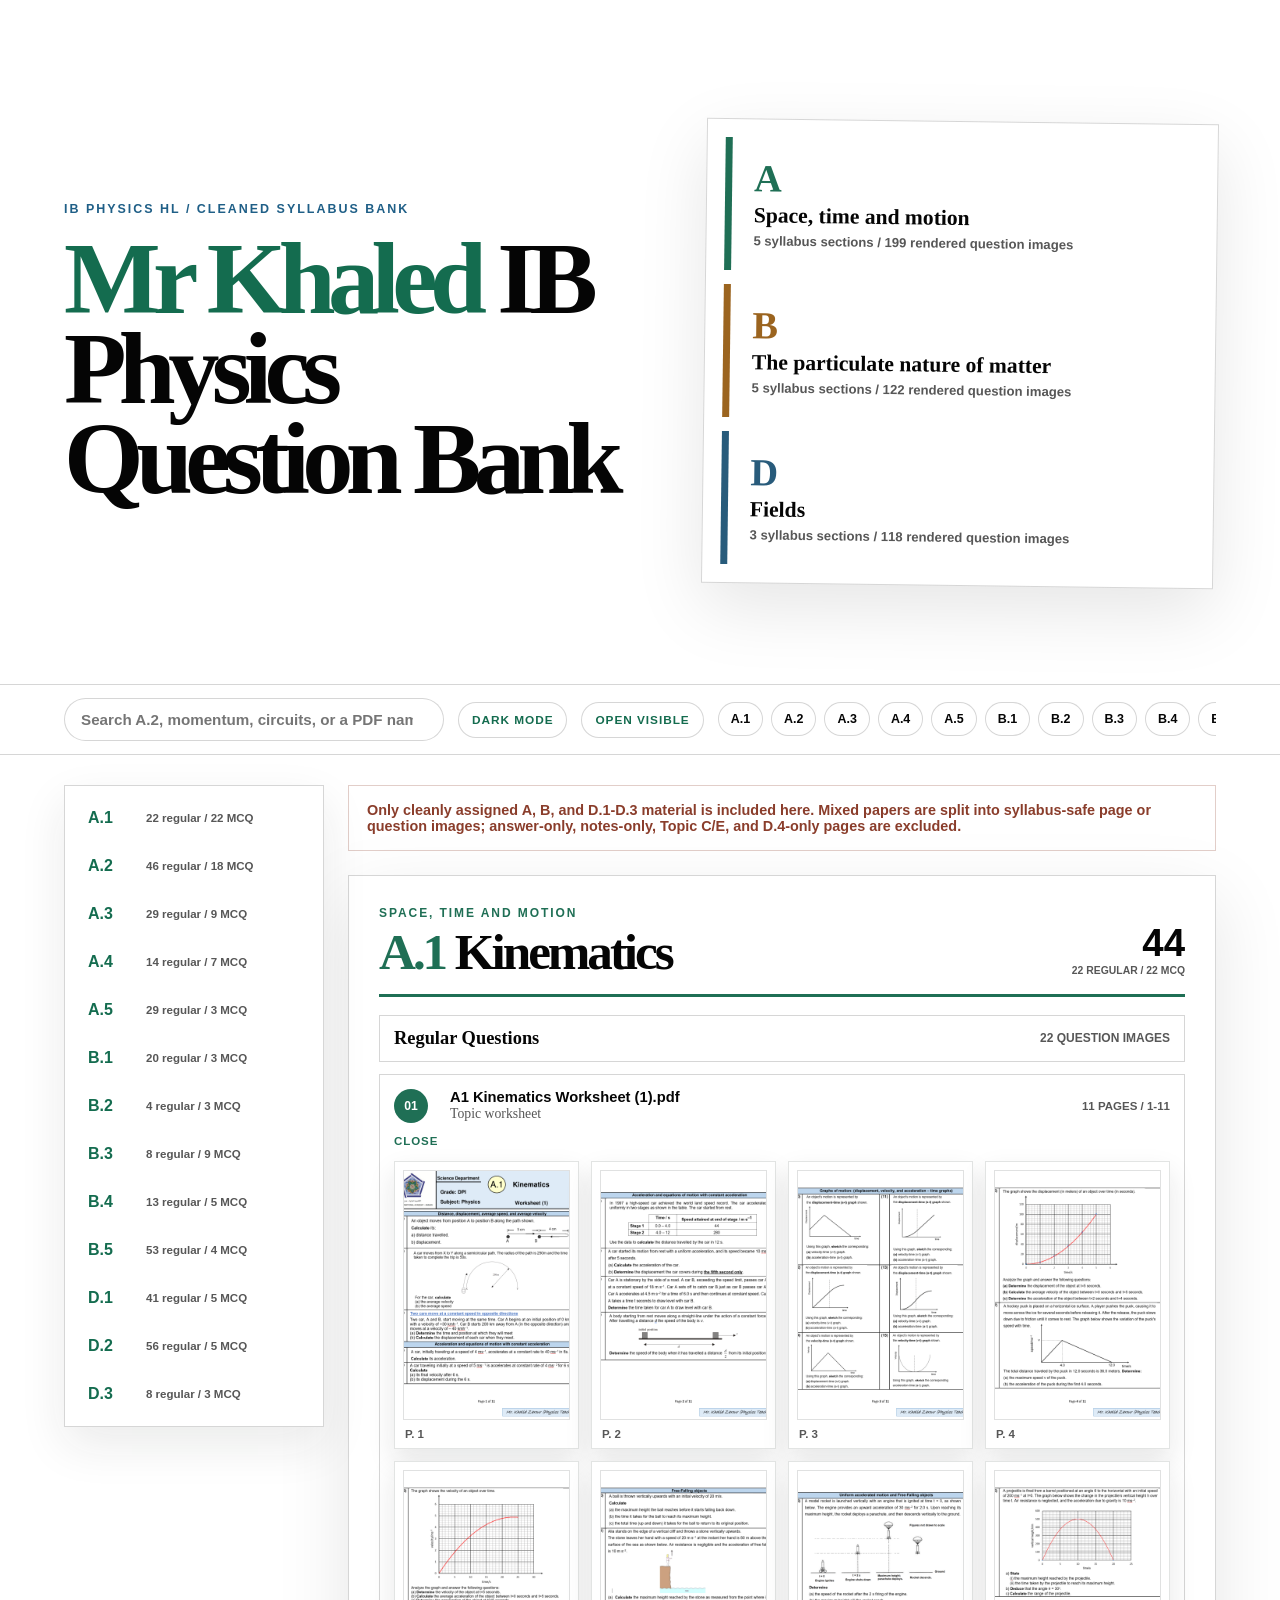
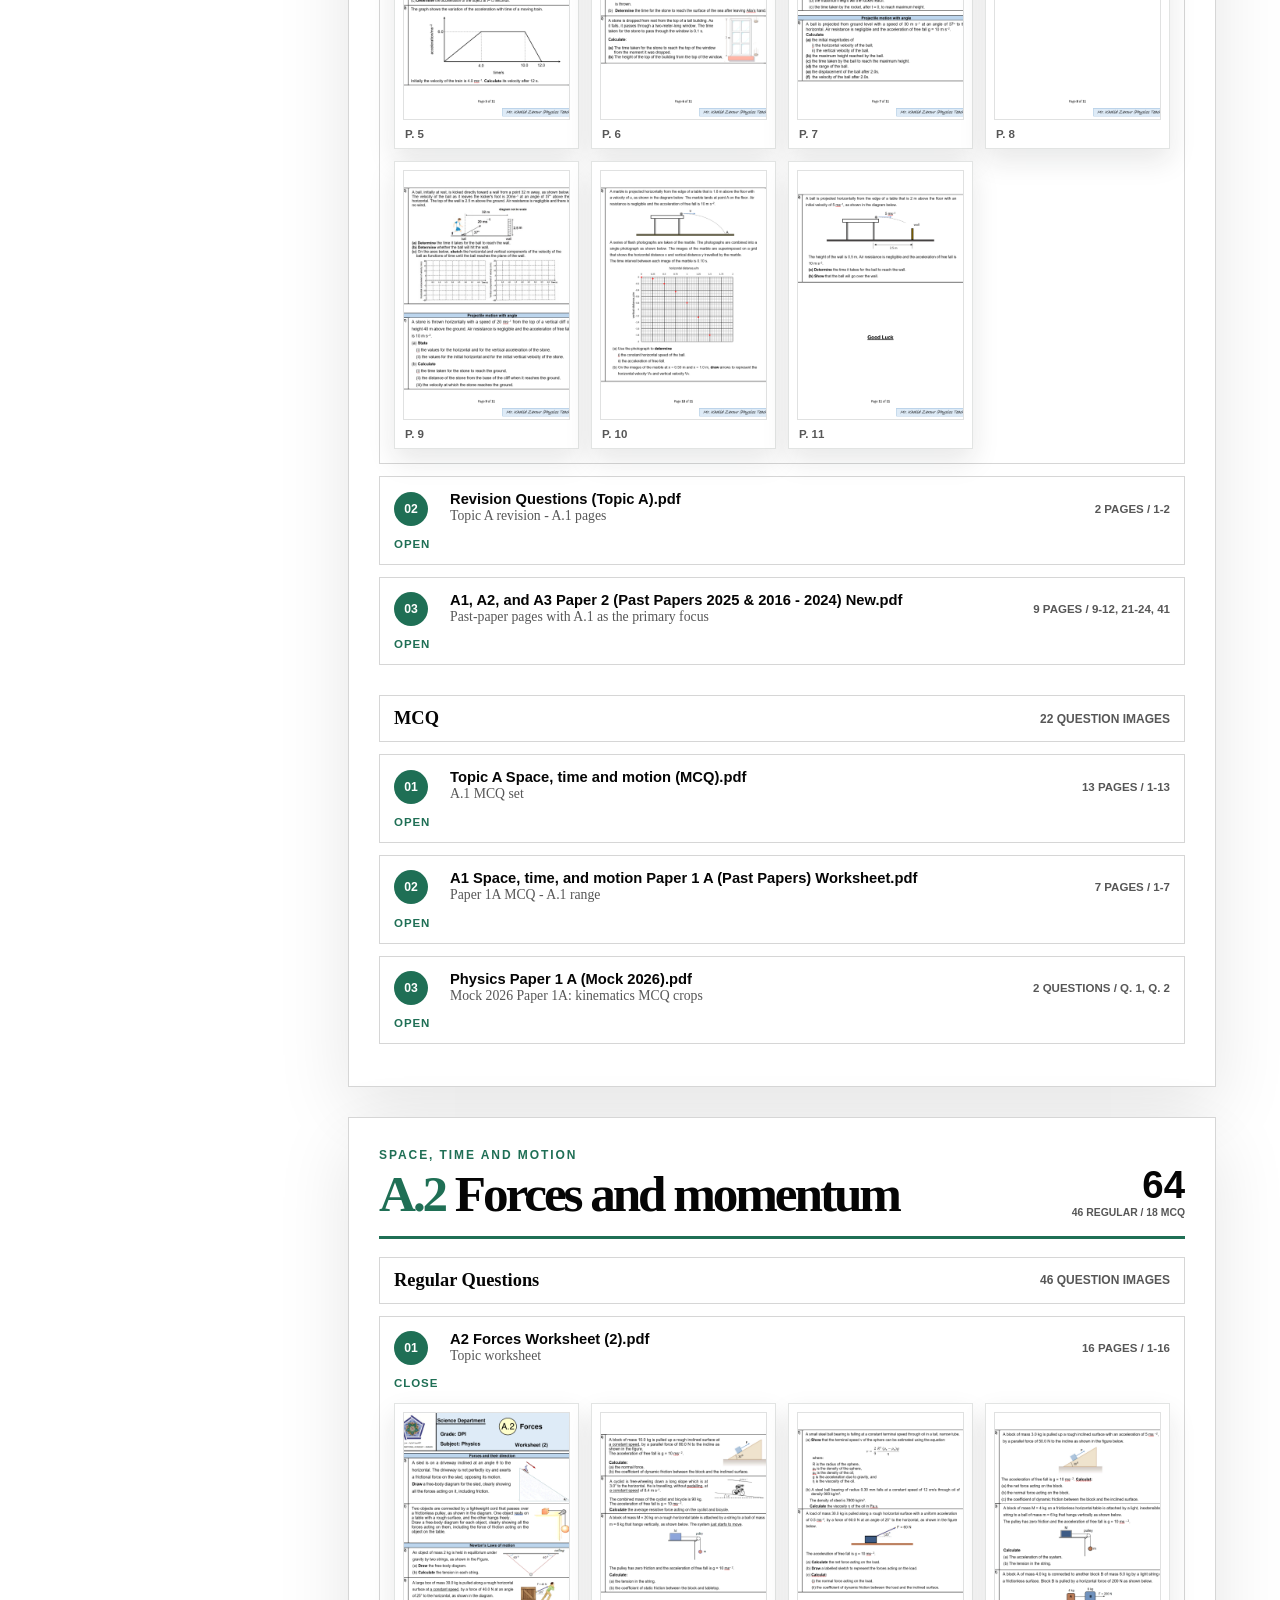
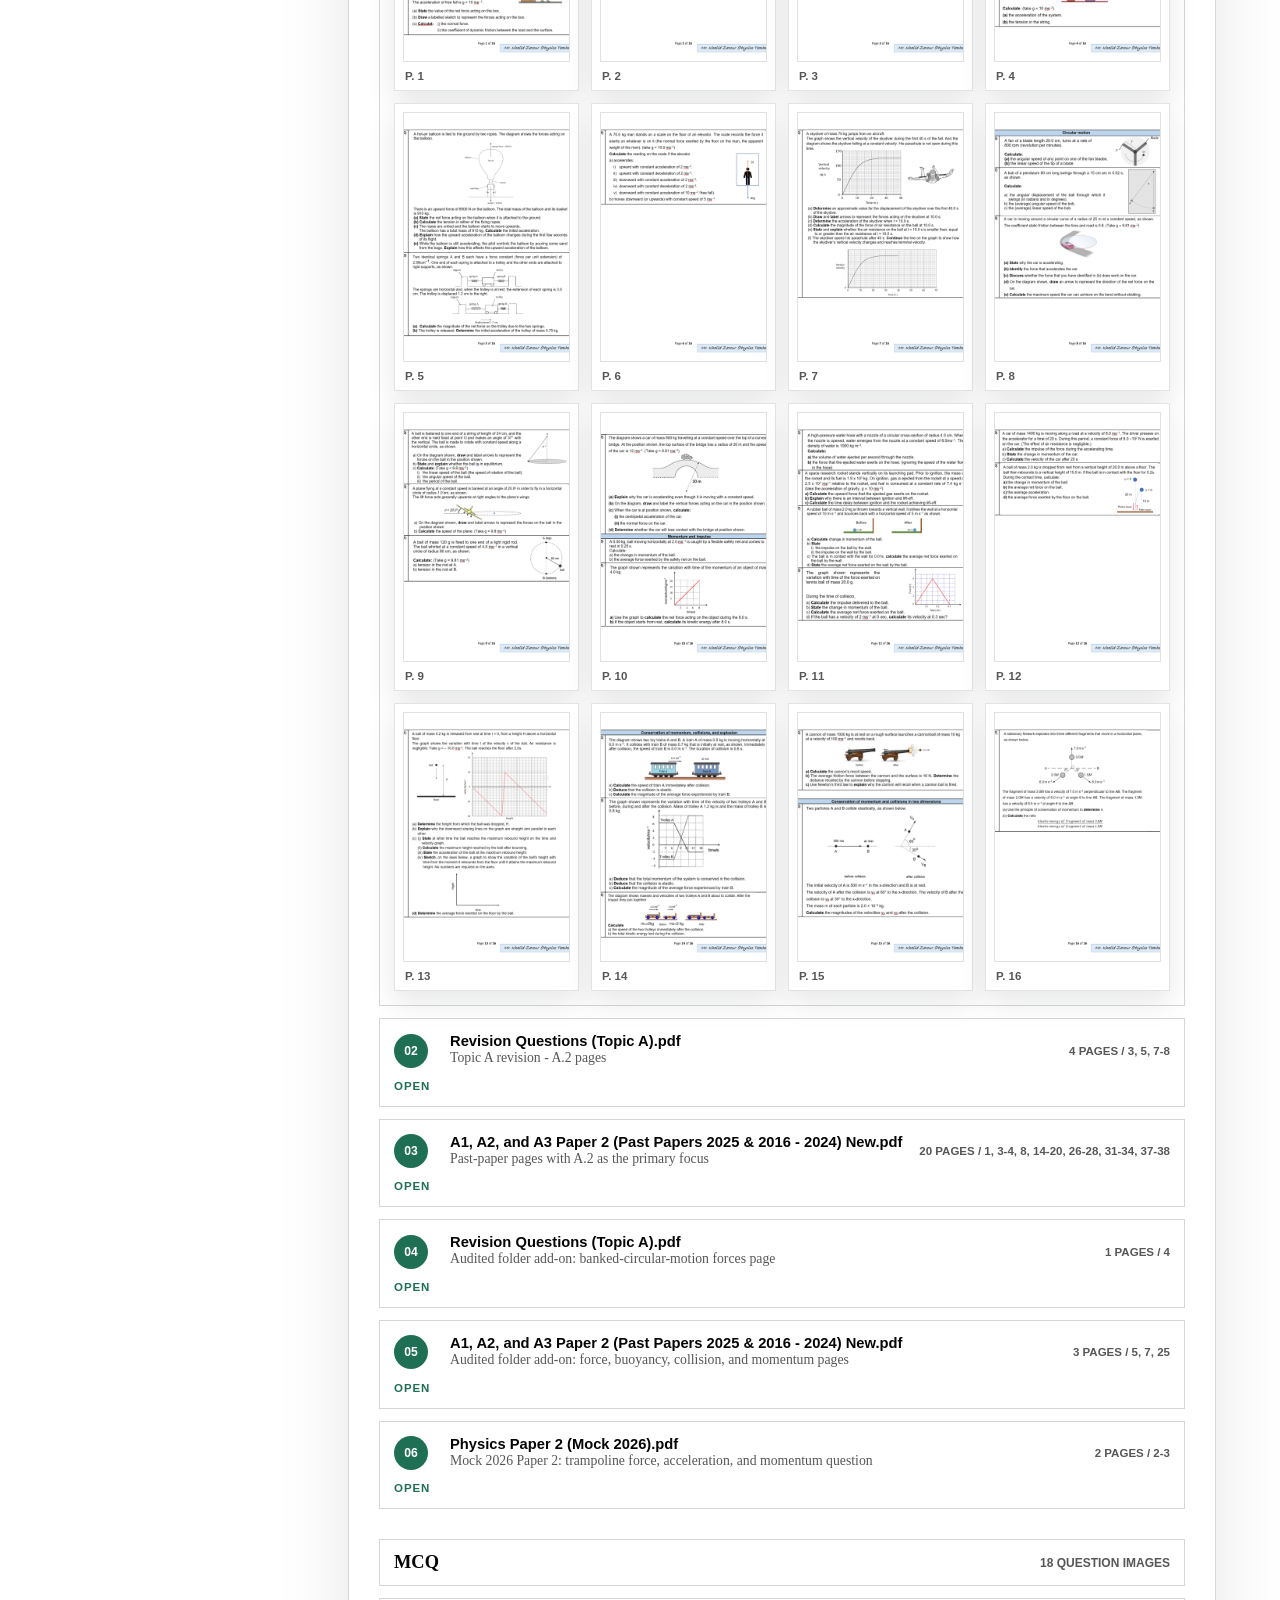
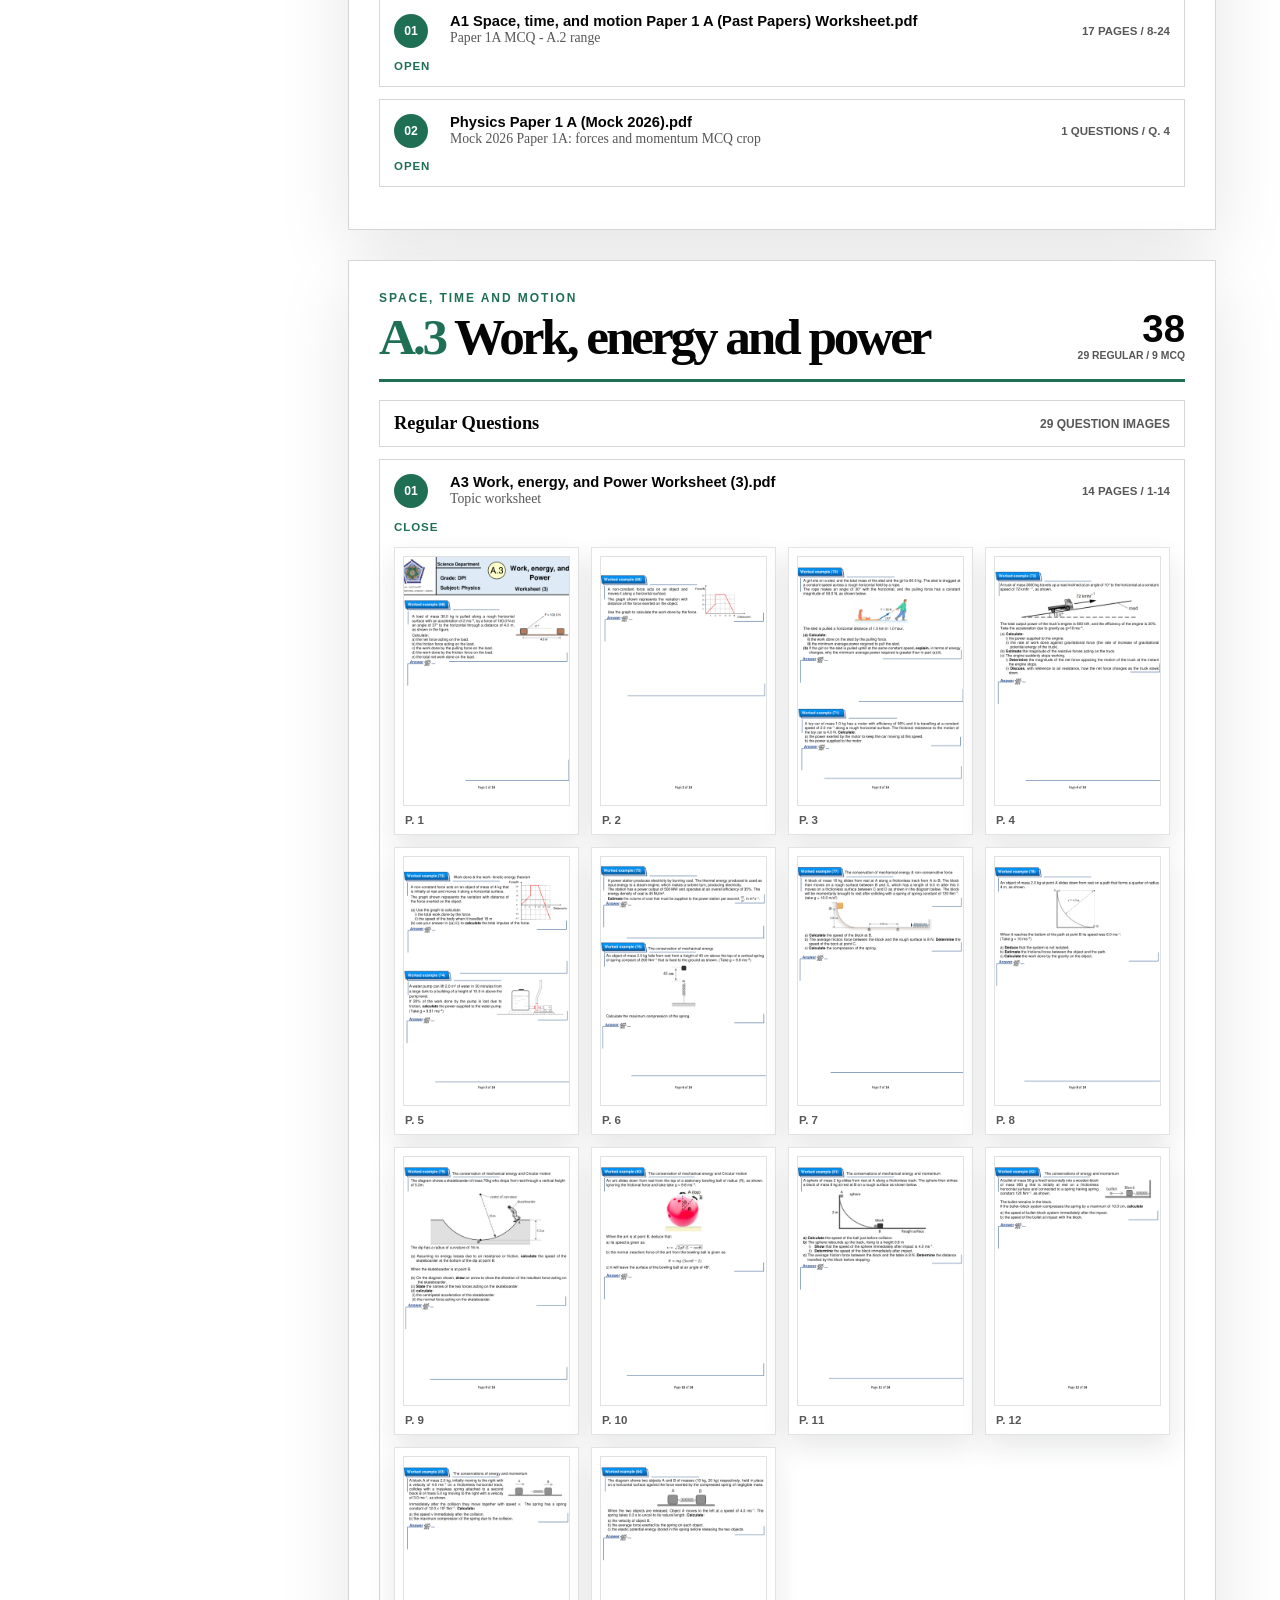
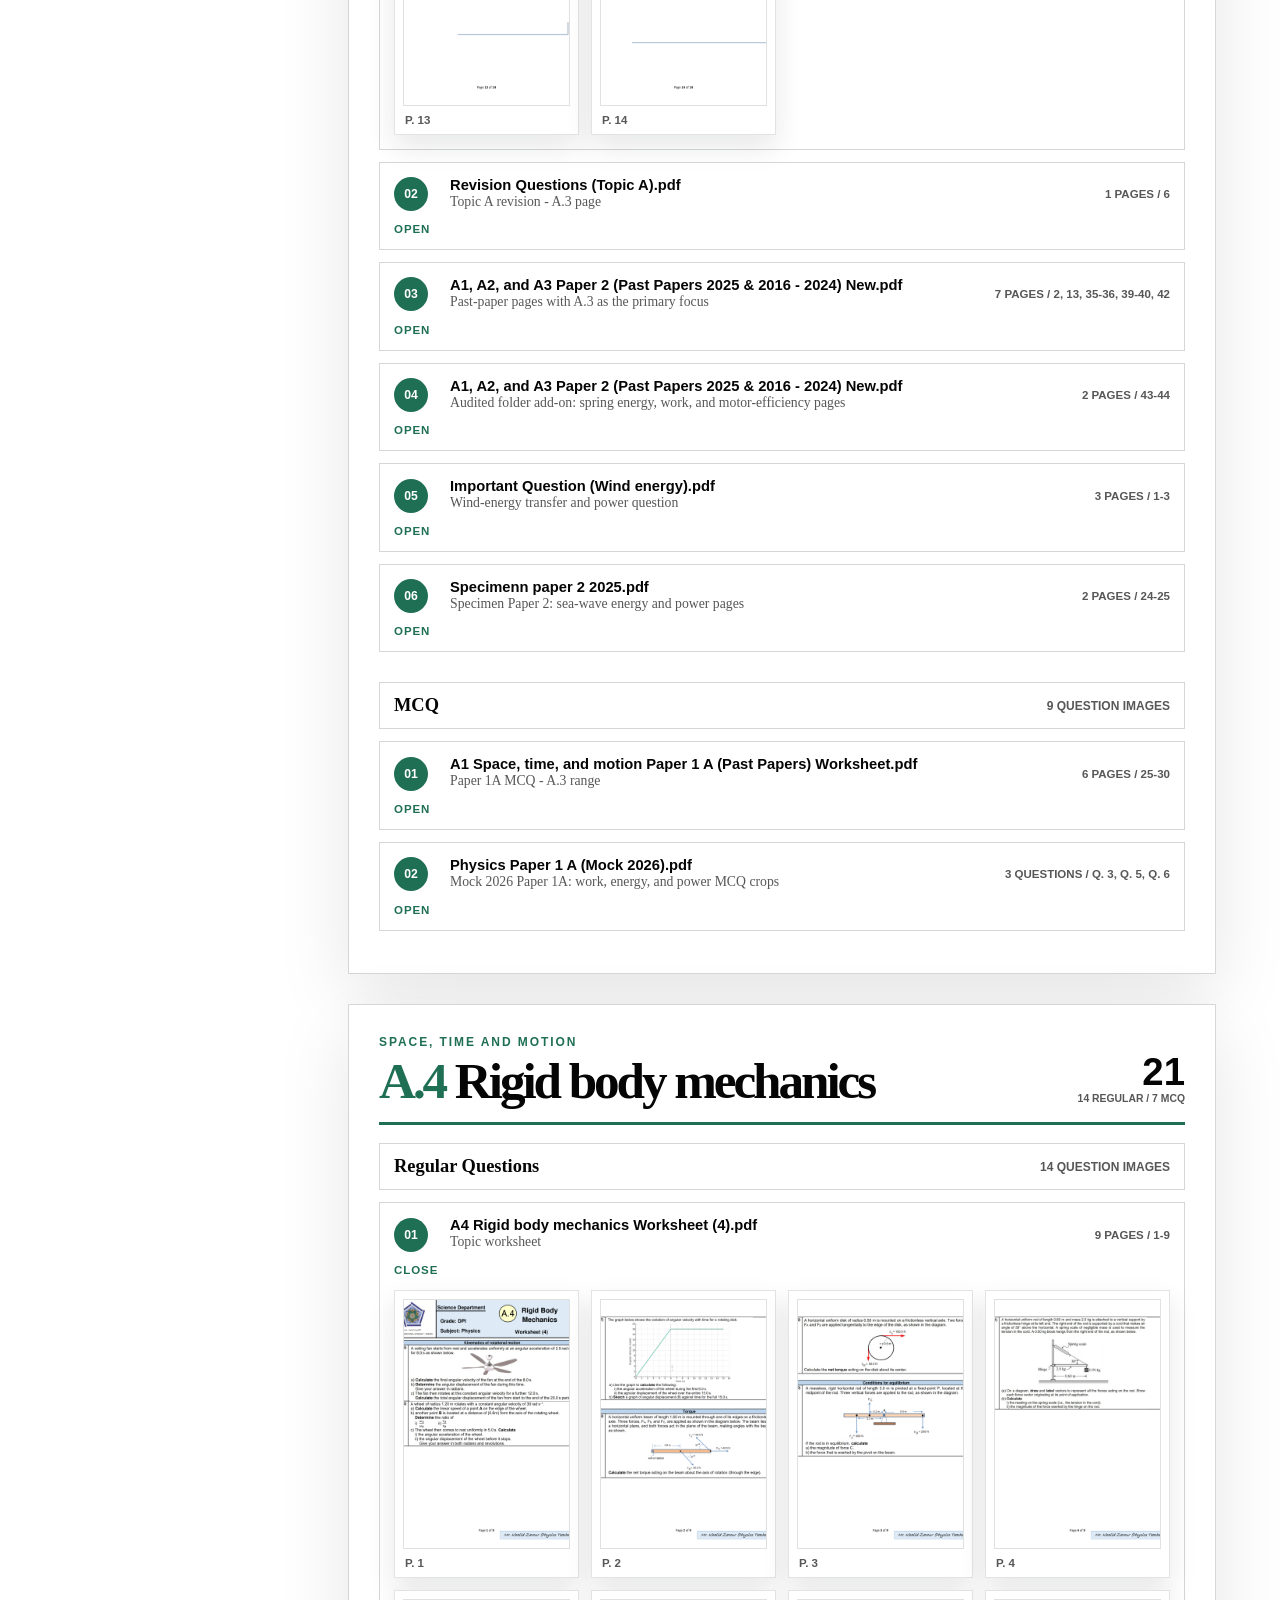
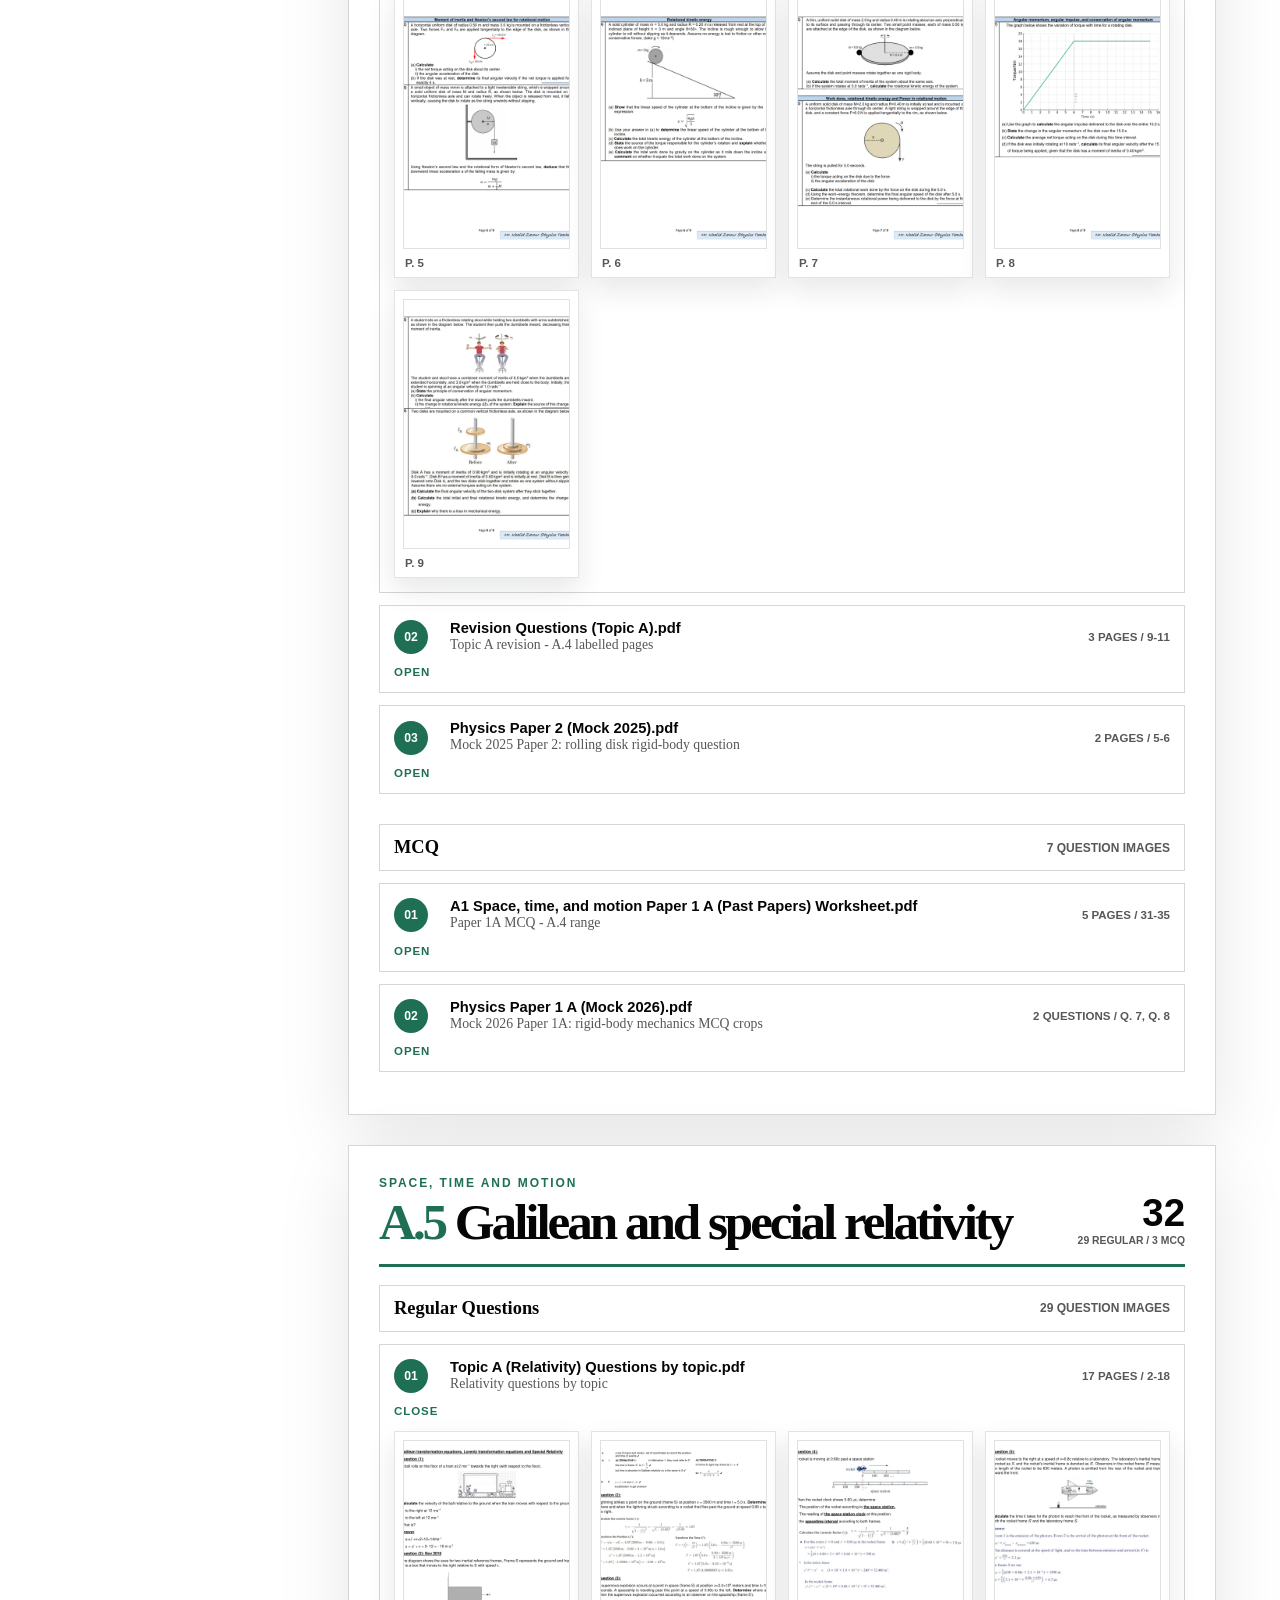
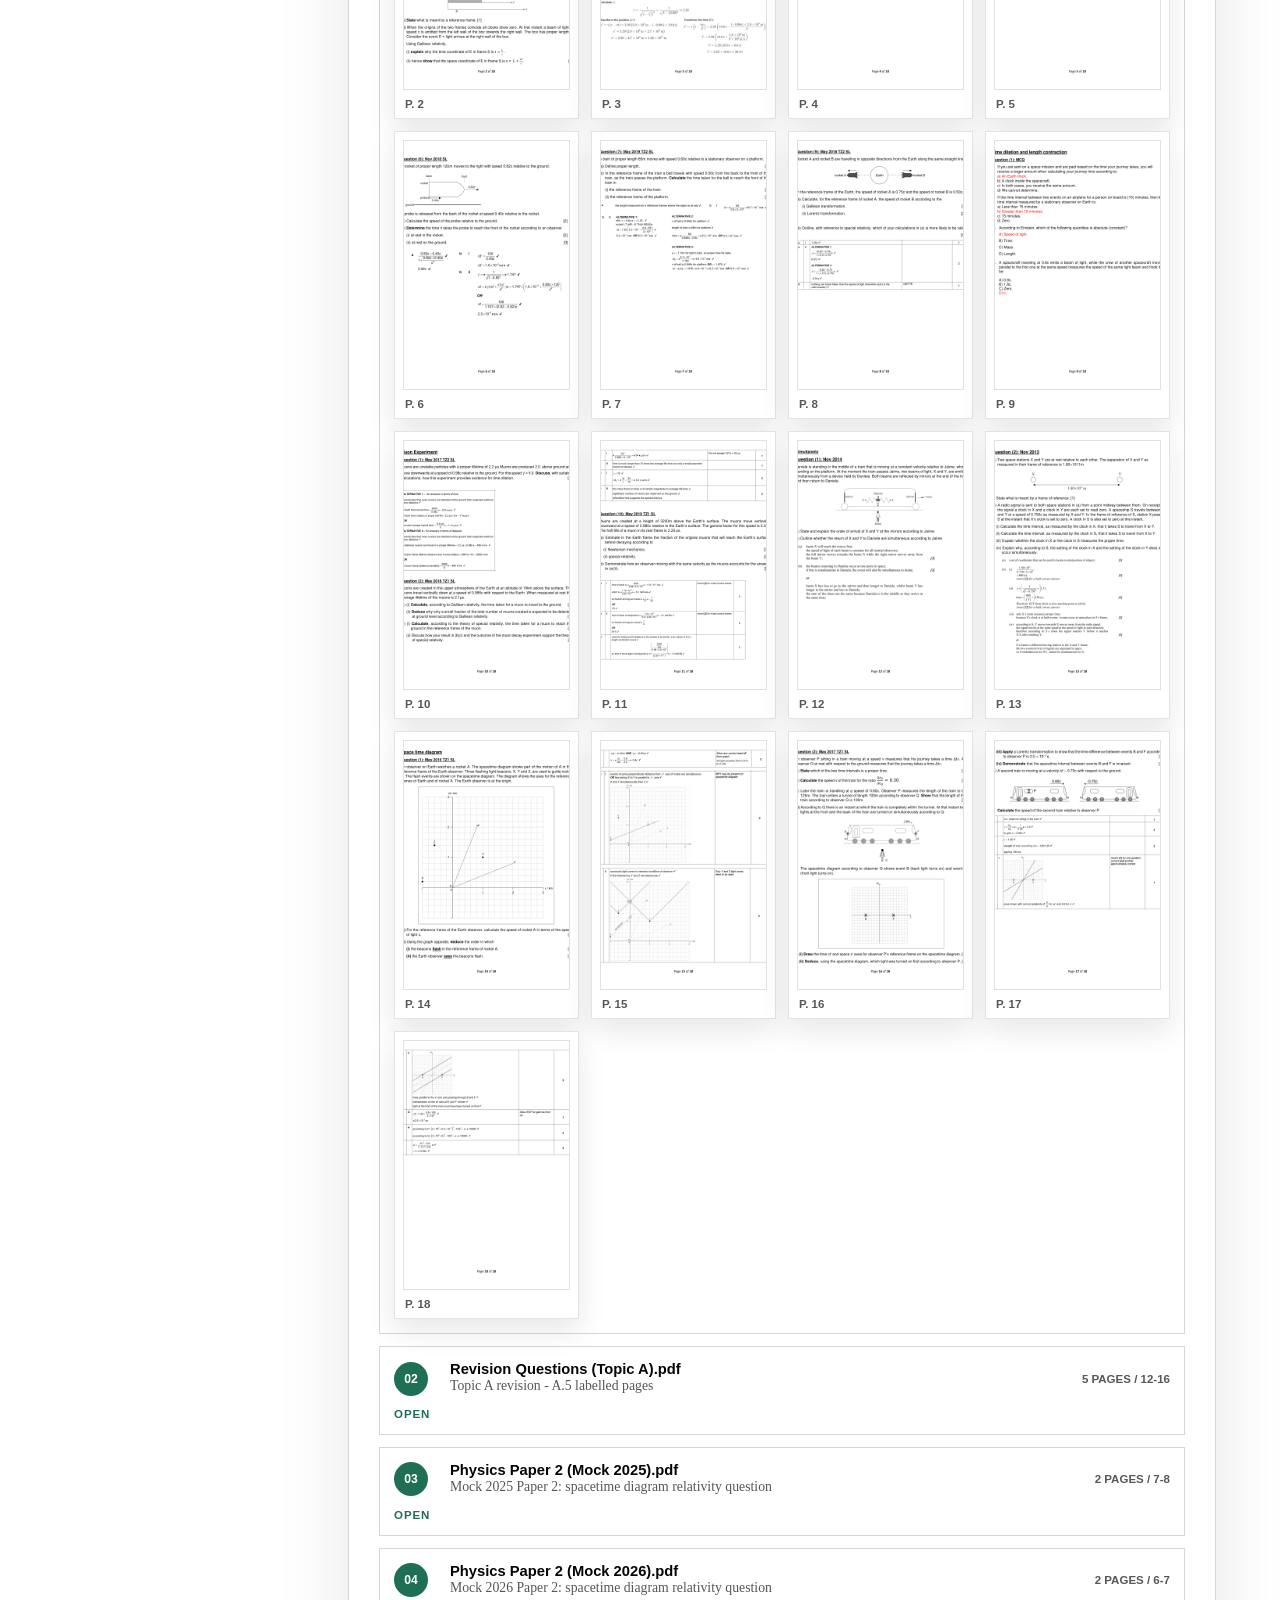
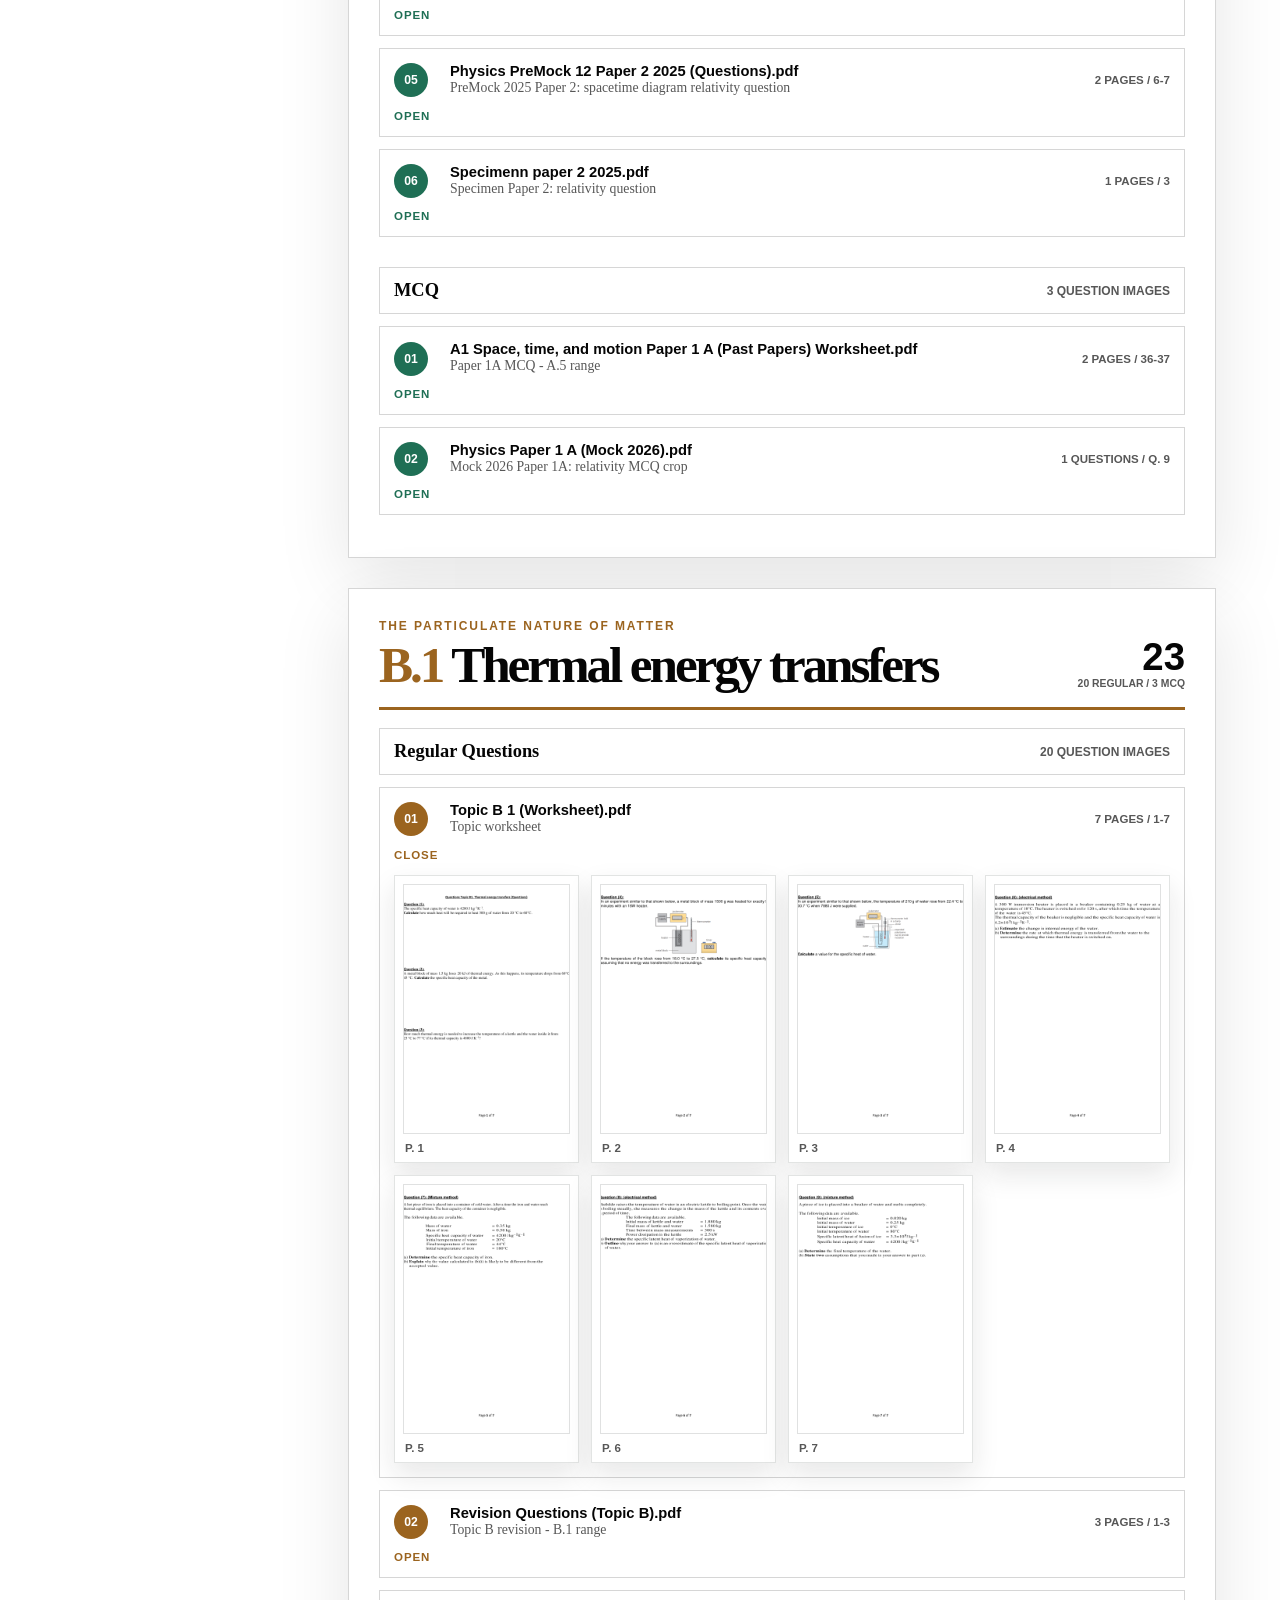
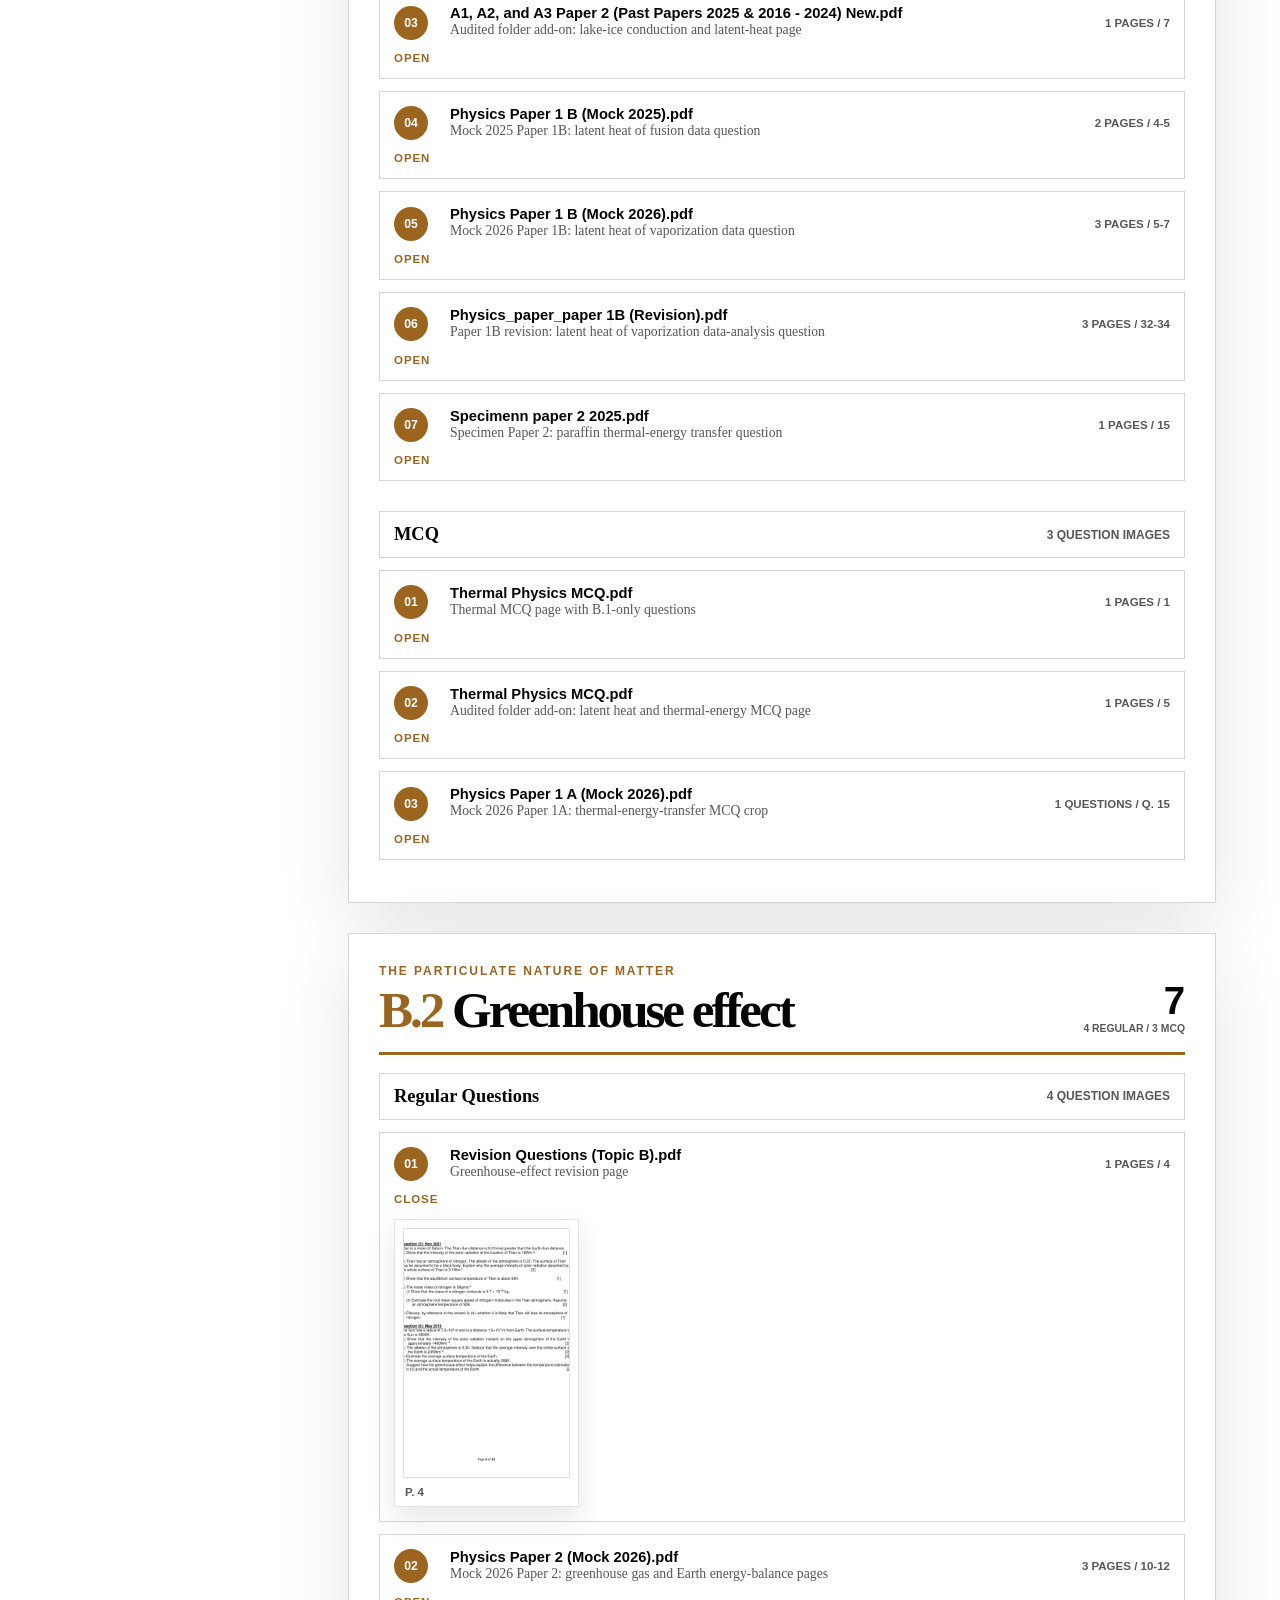
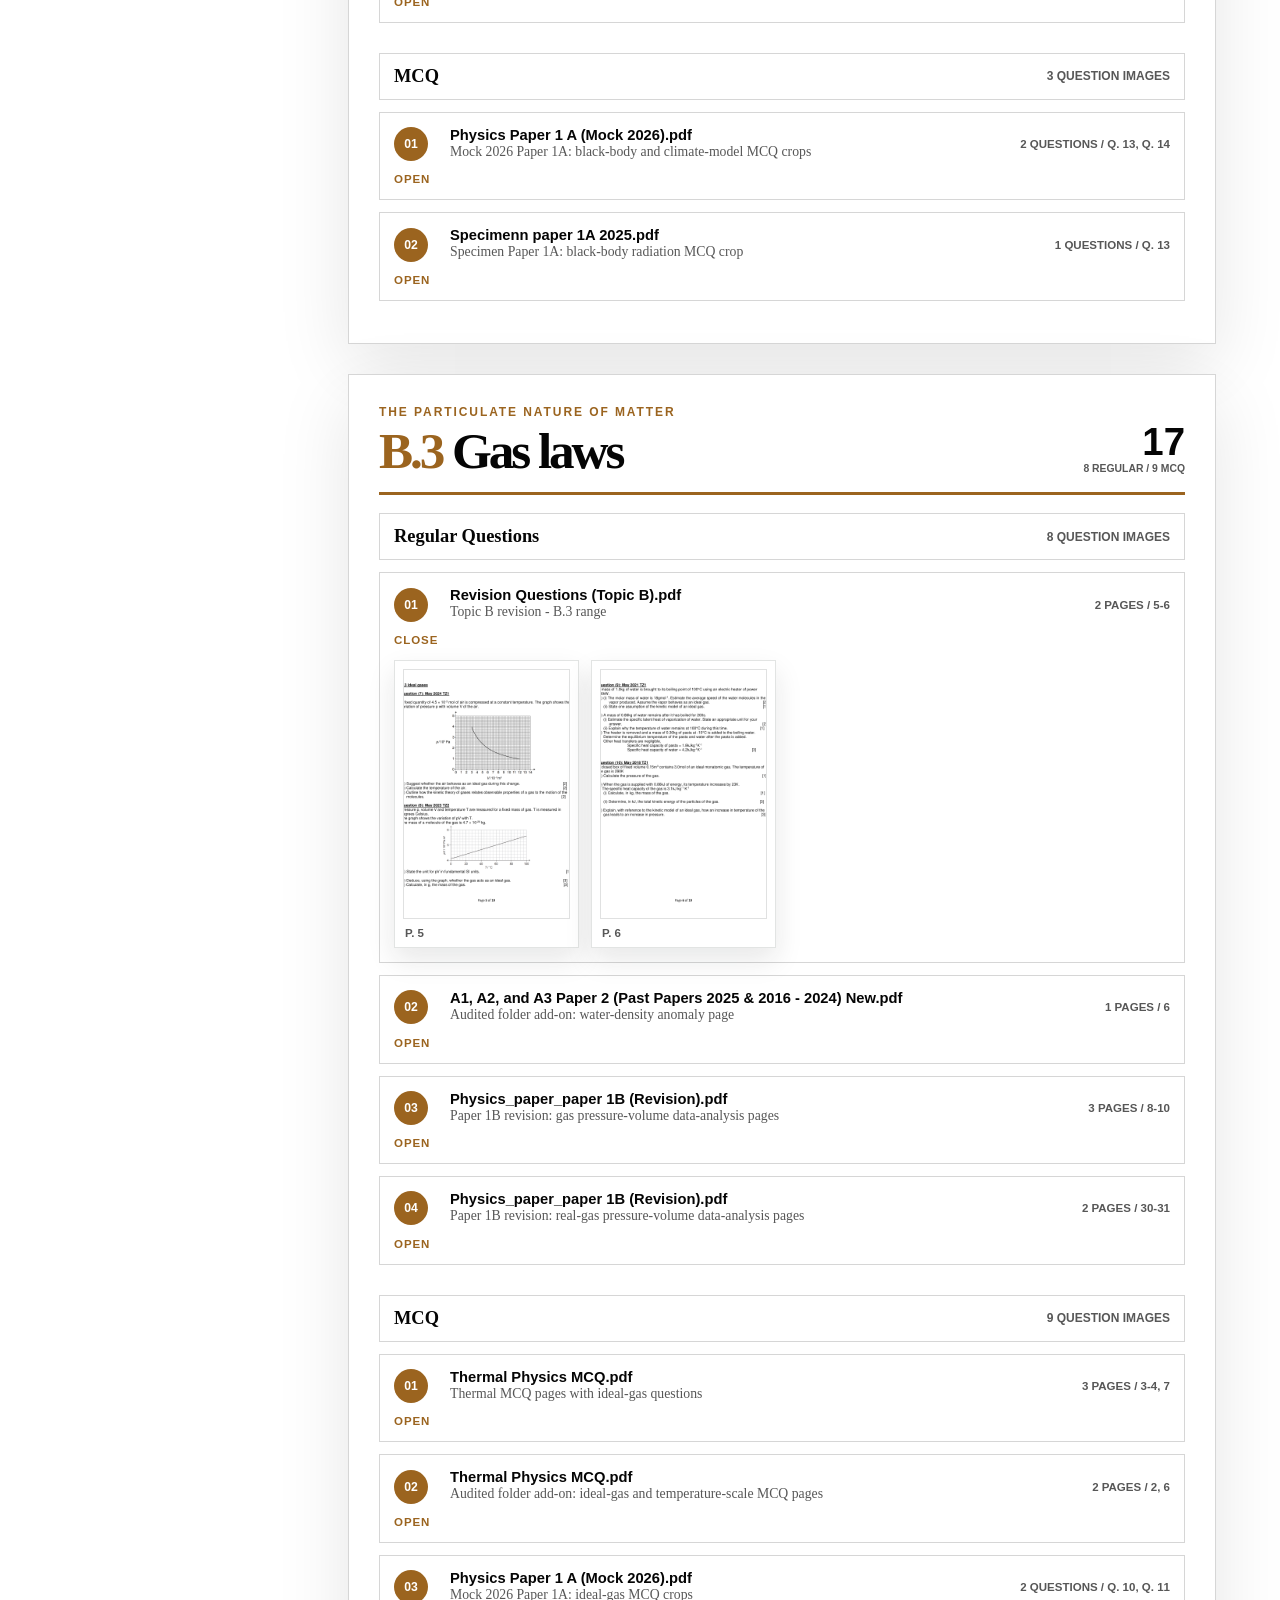
==== commit b1864ab3: "Expand physics question bank from local folder" ====
--- a/physics-questions.html
+++ b/physics-questions.html
@@ -142,7 +142,7 @@
     .empty { display: none; padding: 34px; text-align: center; border: 1px solid var(--line); background: var(--paper); color: var(--muted); }
     .lightbox { position: fixed; inset: 0; z-index: 50; display: none; place-items: center; padding: 24px; background: rgba(12,16,14,.82); }
     .lightbox.open { display: grid; }
-    .lightbox button { position: fixed; top: 18px; right: 18px; border: 0; border-radius: 999px; padding: 10px 14px; color: var(--ink); background: #fffaf0; cursor: pointer; font: 900 .8rem 'Trebuchet MS', Verdana, sans-serif; }
+    .lightbox button { position: fixed; top: 18px; right: 18px; border: 0; border-radius: 999px; padding: 10px 14px; color: var(--ink); background: var(--paper); cursor: pointer; font: 900 .8rem 'Trebuchet MS', Verdana, sans-serif; }
     .lightbox img { max-width: min(100%, 1100px); max-height: 92vh; background: #fff; box-shadow: 0 24px 80px rgba(0,0,0,.55); }
     :root[data-theme="dark"] .scope-panel article,
     :root[data-theme="dark"] .toolbar input,
@@ -192,7 +192,7 @@
       <p class="kicker">IB Physics HL / cleaned syllabus bank</p>
       <h1><span class="hero-name">Mr Khaled</span> IB Physics Question Bank</h1>
     </div>
-    <aside class="scope-panel" aria-label="Topic summary"><article style="--accent:#1f6f55"><strong>A</strong><h2>Space, time and motion</h2><p>5 syllabus sections / 168 rendered pages</p></article><article style="--accent:#9b641f"><strong>B</strong><h2>The particulate nature of matter</h2><p>5 syllabus sections / 65 rendered pages</p></article><article style="--accent:#285b7b"><strong>D</strong><h2>Fields</h2><p>3 syllabus sections / 97 rendered pages</p></article></aside>
+    <aside class="scope-panel" aria-label="Topic summary"><article style="--accent:#1f6f55"><strong>A</strong><h2>Space, time and motion</h2><p>5 syllabus sections / 199 rendered question images</p></article><article style="--accent:#9b641f"><strong>B</strong><h2>The particulate nature of matter</h2><p>5 syllabus sections / 122 rendered question images</p></article><article style="--accent:#285b7b"><strong>D</strong><h2>Fields</h2><p>3 syllabus sections / 118 rendered question images</p></article></aside>
   </header>
   <div class="toolbar">
     <input id="search" type="search" placeholder="Search A.2, momentum, circuits, or a PDF name..." aria-label="Search question bank">
@@ -201,25 +201,22 @@
     <nav class="nav-scroll" aria-label="Quick topic navigation"><a href="#A-1">A.1</a><a href="#A-2">A.2</a><a href="#A-3">A.3</a><a href="#A-4">A.4</a><a href="#A-5">A.5</a><a href="#B-1">B.1</a><a href="#B-2">B.2</a><a href="#B-3">B.3</a><a href="#B-4">B.4</a><a href="#B-5">B.5</a><a href="#D-1">D.1</a><a href="#D-2">D.2</a><a href="#D-3">D.3</a></nav>
   </div>
   <div class="layout">
-    <aside class="rail" aria-label="Syllabus sections"><a href="#A-1"><span>A.1</span><small>22 regular / 20 MCQ</small></a><a href="#A-2"><span>A.2</span><small>40 regular / 17 MCQ</small></a><a href="#A-3"><span>A.3</span><small>22 regular / 6 MCQ</small></a><a href="#A-4"><span>A.4</span><small>12 regular / 5 MCQ</small></a><a href="#A-5"><span>A.5</span><small>22 regular / 2 MCQ</small></a><a href="#B-1"><span>B.1</span><small>10 regular / 1 MCQ</small></a><a href="#B-2"><span>B.2</span><small>1 regular / 0 MCQ</small></a><a href="#B-3"><span>B.3</span><small>2 regular / 3 MCQ</small></a><a href="#B-4"><span>B.4</span><small>10 regular / 0 MCQ</small></a><a href="#B-5"><span>B.5</span><small>38 regular / 0 MCQ</small></a><a href="#D-1"><span>D.1</span><small>37 regular / 0 MCQ</small></a><a href="#D-2"><span>D.2</span><small>52 regular / 0 MCQ</small></a><a href="#D-3"><span>D.3</span><small>8 regular / 0 MCQ</small></a></aside>
+    <aside class="rail" aria-label="Syllabus sections"><a href="#A-1"><span>A.1</span><small>22 regular / 22 MCQ</small></a><a href="#A-2"><span>A.2</span><small>46 regular / 18 MCQ</small></a><a href="#A-3"><span>A.3</span><small>29 regular / 9 MCQ</small></a><a href="#A-4"><span>A.4</span><small>14 regular / 7 MCQ</small></a><a href="#A-5"><span>A.5</span><small>29 regular / 3 MCQ</small></a><a href="#B-1"><span>B.1</span><small>20 regular / 3 MCQ</small></a><a href="#B-2"><span>B.2</span><small>4 regular / 3 MCQ</small></a><a href="#B-3"><span>B.3</span><small>8 regular / 9 MCQ</small></a><a href="#B-4"><span>B.4</span><small>13 regular / 5 MCQ</small></a><a href="#B-5"><span>B.5</span><small>53 regular / 4 MCQ</small></a><a href="#D-1"><span>D.1</span><small>41 regular / 5 MCQ</small></a><a href="#D-2"><span>D.2</span><small>56 regular / 5 MCQ</small></a><a href="#D-3"><span>D.3</span><small>8 regular / 3 MCQ</small></a></aside>
     <main class="content">
-      <p class="notice">Only cleanly assigned A, B, and D.1-D.3 pages are included here. Full mixed exam papers are not dumped into sections unless the page range can be assigned to a specific syllabus code.</p>
+      <p class="notice">Only cleanly assigned A, B, and D.1-D.3 material is included here. Mixed papers are split into syllabus-safe page or question images; answer-only, notes-only, Topic C/E, and D.4-only pages are excluded.</p>
       <p class="empty" id="empty">No matching syllabus sections or source cards.</p>
-      
       <section class="syllabus-section" id="A-1" style="--accent:#1f6f55" data-search="a.1 kinematics space, time and motion">
         <header class="section-header">
           <div>
             <p>Space, time and motion</p>
             <h2><span>A.1</span> Kinematics</h2>
           </div>
-          <div class="section-counts"><strong>42</strong><small>22 regular / 20 MCQ</small></div>
+          <div class="section-counts"><strong>44</strong><small>22 regular / 22 MCQ</small></div>
         </header>
         <div class="lanes">
-          
       <section class="lane lane-regular">
-        <div class="lane-title"><h3>Regular Questions</h3><span>22 pages</span></div>
-        
-          <details class="source-card" open data-search="a.1 regular questions a1 kinematics worksheet (1).pdf topic worksheet">
+        <div class="lane-title"><h3>Regular Questions</h3><span>22 question images</span></div>
+          <details class="source-card" open data-search="a.1 regular questions a1 kinematics worksheet (1).pdf topic worksheet 1-11">
             <summary>
               <span class="source-index">01</span>
               <span class="source-copy"><strong>A1 Kinematics Worksheet (1).pdf</strong><em>Topic worksheet</em></span>
@@ -227,8 +224,7 @@
             </summary>
             <div class="source-pages"><figure class="page-card"><button type="button" class="page-button" data-full="physics-question-images/a1-kinematics-worksheet-1/p001.png" aria-label="Open A1 Kinematics Worksheet (1).pdf page 1"><img data-src="physics-question-images/a1-kinematics-worksheet-1/p001.png" alt="A1 Kinematics Worksheet (1).pdf page 1" loading="lazy"></button><figcaption>p. 1</figcaption></figure><figure class="page-card"><button type="button" class="page-button" data-full="physics-question-images/a1-kinematics-worksheet-1/p002.png" aria-label="Open A1 Kinematics Worksheet (1).pdf page 2"><img data-src="physics-question-images/a1-kinematics-worksheet-1/p002.png" alt="A1 Kinematics Worksheet (1).pdf page 2" loading="lazy"></button><figcaption>p. 2</figcaption></figure><figure class="page-card"><button type="button" class="page-button" data-full="physics-question-images/a1-kinematics-worksheet-1/p003.png" aria-label="Open A1 Kinematics Worksheet (1).pdf page 3"><img data-src="physics-question-images/a1-kinematics-worksheet-1/p003.png" alt="A1 Kinematics Worksheet (1).pdf page 3" loading="lazy"></button><figcaption>p. 3</figcaption></figure><figure class="page-card"><button type="button" class="page-button" data-full="physics-question-images/a1-kinematics-worksheet-1/p004.png" aria-label="Open A1 Kinematics Worksheet (1).pdf page 4"><img data-src="physics-question-images/a1-kinematics-worksheet-1/p004.png" alt="A1 Kinematics Worksheet (1).pdf page 4" loading="lazy"></button><figcaption>p. 4</figcaption></figure><figure class="page-card"><button type="button" class="page-button" data-full="physics-question-images/a1-kinematics-worksheet-1/p005.png" aria-label="Open A1 Kinematics Worksheet (1).pdf page 5"><img data-src="physics-question-images/a1-kinematics-worksheet-1/p005.png" alt="A1 Kinematics Worksheet (1).pdf page 5" loading="lazy"></button><figcaption>p. 5</figcaption></figure><figure class="page-card"><button type="button" class="page-button" data-full="physics-question-images/a1-kinematics-worksheet-1/p006.png" aria-label="Open A1 Kinematics Worksheet (1).pdf page 6"><img data-src="physics-question-images/a1-kinematics-worksheet-1/p006.png" alt="A1 Kinematics Worksheet (1).pdf page 6" loading="lazy"></button><figcaption>p. 6</figcaption></figure><figure class="page-card"><button type="button" class="page-button" data-full="physics-question-images/a1-kinematics-worksheet-1/p007.png" aria-label="Open A1 Kinematics Worksheet (1).pdf page 7"><img data-src="physics-question-images/a1-kinematics-worksheet-1/p007.png" alt="A1 Kinematics Worksheet (1).pdf page 7" loading="lazy"></button><figcaption>p. 7</figcaption></figure><figure class="page-card"><button type="button" class="page-button" data-full="physics-question-images/a1-kinematics-worksheet-1/p008.png" aria-label="Open A1 Kinematics Worksheet (1).pdf page 8"><img data-src="physics-question-images/a1-kinematics-worksheet-1/p008.png" alt="A1 Kinematics Worksheet (1).pdf page 8" loading="lazy"></button><figcaption>p. 8</figcaption></figure><figure class="page-card"><button type="button" class="page-button" data-full="physics-question-images/a1-kinematics-worksheet-1/p009.png" aria-label="Open A1 Kinematics Worksheet (1).pdf page 9"><img data-src="physics-question-images/a1-kinematics-worksheet-1/p009.png" alt="A1 Kinematics Worksheet (1).pdf page 9" loading="lazy"></button><figcaption>p. 9</figcaption></figure><figure class="page-card"><button type="button" class="page-button" data-full="physics-question-images/a1-kinematics-worksheet-1/p010.png" aria-label="Open A1 Kinematics Worksheet (1).pdf page 10"><img data-src="physics-question-images/a1-kinematics-worksheet-1/p010.png" alt="A1 Kinematics Worksheet (1).pdf page 10" loading="lazy"></button><figcaption>p. 10</figcaption></figure><figure class="page-card"><button type="button" class="page-button" data-full="physics-question-images/a1-kinematics-worksheet-1/p011.png" aria-label="Open A1 Kinematics Worksheet (1).pdf page 11"><img data-src="physics-question-images/a1-kinematics-worksheet-1/p011.png" alt="A1 Kinematics Worksheet (1).pdf page 11" loading="lazy"></button><figcaption>p. 11</figcaption></figure></div>
           </details>
-        
-          <details class="source-card" data-search="a.1 regular questions revision questions (topic a).pdf topic a revision - a.1 pages">
+          <details class="source-card" data-search="a.1 regular questions revision questions (topic a).pdf topic a revision - a.1 pages 1-2">
             <summary>
               <span class="source-index">02</span>
               <span class="source-copy"><strong>Revision Questions (Topic A).pdf</strong><em>Topic A revision - A.1 pages</em></span>
@@ -236,8 +232,7 @@
             </summary>
             <div class="source-pages"><figure class="page-card"><button type="button" class="page-button" data-full="physics-question-images/revision-questions-topic-a/p001.png" aria-label="Open Revision Questions (Topic A).pdf page 1"><img data-src="physics-question-images/revision-questions-topic-a/p001.png" alt="Revision Questions (Topic A).pdf page 1" loading="lazy"></button><figcaption>p. 1</figcaption></figure><figure class="page-card"><button type="button" class="page-button" data-full="physics-question-images/revision-questions-topic-a/p002.png" aria-label="Open Revision Questions (Topic A).pdf page 2"><img data-src="physics-question-images/revision-questions-topic-a/p002.png" alt="Revision Questions (Topic A).pdf page 2" loading="lazy"></button><figcaption>p. 2</figcaption></figure></div>
           </details>
-        
-          <details class="source-card" data-search="a.1 regular questions a1, a2, and a3 paper 2 (past papers 2025 &amp; 2016 - 2024) new.pdf past-paper pages with a.1 as the primary focus">
+          <details class="source-card" data-search="a.1 regular questions a1, a2, and a3 paper 2 (past papers 2025 &amp; 2016 - 2024) new.pdf past-paper pages with a.1 as the primary focus 9-12, 21-24, 41">
             <summary>
               <span class="source-index">03</span>
               <span class="source-copy"><strong>A1, A2, and A3 Paper 2 (Past Papers 2025 &amp; 2016 - 2024) New.pdf</strong><em>Past-paper pages with A.1 as the primary focus</em></span>
@@ -245,14 +240,10 @@
             </summary>
             <div class="source-pages"><figure class="page-card"><button type="button" class="page-button" data-full="physics-question-images/a1-a2-and-a3-paper-2-past-papers-2025-2016-2024-new/p009.png" aria-label="Open A1, A2, and A3 Paper 2 (Past Papers 2025 &amp; 2016 - 2024) New.pdf page 9"><img data-src="physics-question-images/a1-a2-and-a3-paper-2-past-papers-2025-2016-2024-new/p009.png" alt="A1, A2, and A3 Paper 2 (Past Papers 2025 &amp; 2016 - 2024) New.pdf page 9" loading="lazy"></button><figcaption>p. 9</figcaption></figure><figure class="page-card"><button type="button" class="page-button" data-full="physics-question-images/a1-a2-and-a3-paper-2-past-papers-2025-2016-2024-new/p010.png" aria-label="Open A1, A2, and A3 Paper 2 (Past Papers 2025 &amp; 2016 - 2024) New.pdf page 10"><img data-src="physics-question-images/a1-a2-and-a3-paper-2-past-papers-2025-2016-2024-new/p010.png" alt="A1, A2, and A3 Paper 2 (Past Papers 2025 &amp; 2016 - 2024) New.pdf page 10" loading="lazy"></button><figcaption>p. 10</figcaption></figure><figure class="page-card"><button type="button" class="page-button" data-full="physics-question-images/a1-a2-and-a3-paper-2-past-papers-2025-2016-2024-new/p011.png" aria-label="Open A1, A2, and A3 Paper 2 (Past Papers 2025 &amp; 2016 - 2024) New.pdf page 11"><img data-src="physics-question-images/a1-a2-and-a3-paper-2-past-papers-2025-2016-2024-new/p011.png" alt="A1, A2, and A3 Paper 2 (Past Papers 2025 &amp; 2016 - 2024) New.pdf page 11" loading="lazy"></button><figcaption>p. 11</figcaption></figure><figure class="page-card"><button type="button" class="page-button" data-full="physics-question-images/a1-a2-and-a3-paper-2-past-papers-2025-2016-2024-new/p012.png" aria-label="Open A1, A2, and A3 Paper 2 (Past Papers 2025 &amp; 2016 - 2024) New.pdf page 12"><img data-src="physics-question-images/a1-a2-and-a3-paper-2-past-papers-2025-2016-2024-new/p012.png" alt="A1, A2, and A3 Paper 2 (Past Papers 2025 &amp; 2016 - 2024) New.pdf page 12" loading="lazy"></button><figcaption>p. 12</figcaption></figure><figure class="page-card"><button type="button" class="page-button" data-full="physics-question-images/a1-a2-and-a3-paper-2-past-papers-2025-2016-2024-new/p021.png" aria-label="Open A1, A2, and A3 Paper 2 (Past Papers 2025 &amp; 2016 - 2024) New.pdf page 21"><img data-src="physics-question-images/a1-a2-and-a3-paper-2-past-papers-2025-2016-2024-new/p021.png" alt="A1, A2, and A3 Paper 2 (Past Papers 2025 &amp; 2016 - 2024) New.pdf page 21" loading="lazy"></button><figcaption>p. 21</figcaption></figure><figure class="page-card"><button type="button" class="page-button" data-full="physics-question-images/a1-a2-and-a3-paper-2-past-papers-2025-2016-2024-new/p022.png" aria-label="Open A1, A2, and A3 Paper 2 (Past Papers 2025 &amp; 2016 - 2024) New.pdf page 22"><img data-src="physics-question-images/a1-a2-and-a3-paper-2-past-papers-2025-2016-2024-new/p022.png" alt="A1, A2, and A3 Paper 2 (Past Papers 2025 &amp; 2016 - 2024) New.pdf page 22" loading="lazy"></button><figcaption>p. 22</figcaption></figure><figure class="page-card"><button type="button" class="page-button" data-full="physics-question-images/a1-a2-and-a3-paper-2-past-papers-2025-2016-2024-new/p023.png" aria-label="Open A1, A2, and A3 Paper 2 (Past Papers 2025 &amp; 2016 - 2024) New.pdf page 23"><img data-src="physics-question-images/a1-a2-and-a3-paper-2-past-papers-2025-2016-2024-new/p023.png" alt="A1, A2, and A3 Paper 2 (Past Papers 2025 &amp; 2016 - 2024) New.pdf page 23" loading="lazy"></button><figcaption>p. 23</figcaption></figure><figure class="page-card"><button type="button" class="page-button" data-full="physics-question-images/a1-a2-and-a3-paper-2-past-papers-2025-2016-2024-new/p024.png" aria-label="Open A1, A2, and A3 Paper 2 (Past Papers 2025 &amp; 2016 - 2024) New.pdf page 24"><img data-src="physics-question-images/a1-a2-and-a3-paper-2-past-papers-2025-2016-2024-new/p024.png" alt="A1, A2, and A3 Paper 2 (Past Papers 2025 &amp; 2016 - 2024) New.pdf page 24" loading="lazy"></button><figcaption>p. 24</figcaption></figure><figure class="page-card"><button type="button" class="page-button" data-full="physics-question-images/a1-a2-and-a3-paper-2-past-papers-2025-2016-2024-new/p041.png" aria-label="Open A1, A2, and A3 Paper 2 (Past Papers 2025 &amp; 2016 - 2024) New.pdf page 41"><img data-src="physics-question-images/a1-a2-and-a3-paper-2-past-papers-2025-2016-2024-new/p041.png" alt="A1, A2, and A3 Paper 2 (Past Papers 2025 &amp; 2016 - 2024) New.pdf page 41" loading="lazy"></button><figcaption>p. 41</figcaption></figure></div>
           </details>
-        
-      </section>
-    
-          
+      </section>
       <section class="lane lane-mcq">
-        <div class="lane-title"><h3>MCQ</h3><span>20 pages</span></div>
-        
-          <details class="source-card" data-search="a.1 mcq topic a space, time and motion (mcq).pdf a.1 mcq set">
+        <div class="lane-title"><h3>MCQ</h3><span>22 question images</span></div>
+          <details class="source-card" data-search="a.1 mcq questions topic a space, time and motion (mcq).pdf a.1 mcq set 1-13">
             <summary>
               <span class="source-index">01</span>
               <span class="source-copy"><strong>Topic A Space, time and motion (MCQ).pdf</strong><em>A.1 MCQ set</em></span>
@@ -260,8 +251,7 @@
             </summary>
             <div class="source-pages"><figure class="page-card"><button type="button" class="page-button" data-full="physics-question-images/topic-a-space-time-and-motion-mcq/p001.png" aria-label="Open Topic A Space, time and motion (MCQ).pdf page 1"><img data-src="physics-question-images/topic-a-space-time-and-motion-mcq/p001.png" alt="Topic A Space, time and motion (MCQ).pdf page 1" loading="lazy"></button><figcaption>p. 1</figcaption></figure><figure class="page-card"><button type="button" class="page-button" data-full="physics-question-images/topic-a-space-time-and-motion-mcq/p002.png" aria-label="Open Topic A Space, time and motion (MCQ).pdf page 2"><img data-src="physics-question-images/topic-a-space-time-and-motion-mcq/p002.png" alt="Topic A Space, time and motion (MCQ).pdf page 2" loading="lazy"></button><figcaption>p. 2</figcaption></figure><figure class="page-card"><button type="button" class="page-button" data-full="physics-question-images/topic-a-space-time-and-motion-mcq/p003.png" aria-label="Open Topic A Space, time and motion (MCQ).pdf page 3"><img data-src="physics-question-images/topic-a-space-time-and-motion-mcq/p003.png" alt="Topic A Space, time and motion (MCQ).pdf page 3" loading="lazy"></button><figcaption>p. 3</figcaption></figure><figure class="page-card"><button type="button" class="page-button" data-full="physics-question-images/topic-a-space-time-and-motion-mcq/p004.png" aria-label="Open Topic A Space, time and motion (MCQ).pdf page 4"><img data-src="physics-question-images/topic-a-space-time-and-motion-mcq/p004.png" alt="Topic A Space, time and motion (MCQ).pdf page 4" loading="lazy"></button><figcaption>p. 4</figcaption></figure><figure class="page-card"><button type="button" class="page-button" data-full="physics-question-images/topic-a-space-time-and-motion-mcq/p005.png" aria-label="Open Topic A Space, time and motion (MCQ).pdf page 5"><img data-src="physics-question-images/topic-a-space-time-and-motion-mcq/p005.png" alt="Topic A Space, time and motion (MCQ).pdf page 5" loading="lazy"></button><figcaption>p. 5</figcaption></figure><figure class="page-card"><button type="button" class="page-button" data-full="physics-question-images/topic-a-space-time-and-motion-mcq/p006.png" aria-label="Open Topic A Space, time and motion (MCQ).pdf page 6"><img data-src="physics-question-images/topic-a-space-time-and-motion-mcq/p006.png" alt="Topic A Space, time and motion (MCQ).pdf page 6" loading="lazy"></button><figcaption>p. 6</figcaption></figure><figure class="page-card"><button type="button" class="page-button" data-full="physics-question-images/topic-a-space-time-and-motion-mcq/p007.png" aria-label="Open Topic A Space, time and motion (MCQ).pdf page 7"><img data-src="physics-question-images/topic-a-space-time-and-motion-mcq/p007.png" alt="Topic A Space, time and motion (MCQ).pdf page 7" loading="lazy"></button><figcaption>p. 7</figcaption></figure><figure class="page-card"><button type="button" class="page-button" data-full="physics-question-images/topic-a-space-time-and-motion-mcq/p008.png" aria-label="Open Topic A Space, time and motion (MCQ).pdf page 8"><img data-src="physics-question-images/topic-a-space-time-and-motion-mcq/p008.png" alt="Topic A Space, time and motion (MCQ).pdf page 8" loading="lazy"></button><figcaption>p. 8</figcaption></figure><figure class="page-card"><button type="button" class="page-button" data-full="physics-question-images/topic-a-space-time-and-motion-mcq/p009.png" aria-label="Open Topic A Space, time and motion (MCQ).pdf page 9"><img data-src="physics-question-images/topic-a-space-time-and-motion-mcq/p009.png" alt="Topic A Space, time and motion (MCQ).pdf page 9" loading="lazy"></button><figcaption>p. 9</figcaption></figure><figure class="page-card"><button type="button" class="page-button" data-full="physics-question-images/topic-a-space-time-and-motion-mcq/p010.png" aria-label="Open Topic A Space, time and motion (MCQ).pdf page 10"><img data-src="physics-question-images/topic-a-space-time-and-motion-mcq/p010.png" alt="Topic A Space, time and motion (MCQ).pdf page 10" loading="lazy"></button><figcaption>p. 10</figcaption></figure><figure class="page-card"><button type="button" class="page-button" data-full="physics-question-images/topic-a-space-time-and-motion-mcq/p011.png" aria-label="Open Topic A Space, time and motion (MCQ).pdf page 11"><img data-src="physics-question-images/topic-a-space-time-and-motion-mcq/p011.png" alt="Topic A Space, time and motion (MCQ).pdf page 11" loading="lazy"></button><figcaption>p. 11</figcaption></figure><figure class="page-card"><button type="button" class="page-button" data-full="physics-question-images/topic-a-space-time-and-motion-mcq/p012.png" aria-label="Open Topic A Space, time and motion (MCQ).pdf page 12"><img data-src="physics-question-images/topic-a-space-time-and-motion-mcq/p012.png" alt="Topic A Space, time and motion (MCQ).pdf page 12" loading="lazy"></button><figcaption>p. 12</figcaption></figure><figure class="page-card"><button type="button" class="page-button" data-full="physics-question-images/topic-a-space-time-and-motion-mcq/p013.png" aria-label="Open Topic A Space, time and motion (MCQ).pdf page 13"><img data-src="physics-question-images/topic-a-space-time-and-motion-mcq/p013.png" alt="Topic A Space, time and motion (MCQ).pdf page 13" loading="lazy"></button><figcaption>p. 13</figcaption></figure></div>
           </details>
-        
-          <details class="source-card" data-search="a.1 mcq a1 space, time, and motion paper 1 a (past papers) worksheet.pdf paper 1a mcq - a.1 range">
+          <details class="source-card" data-search="a.1 mcq questions a1 space, time, and motion paper 1 a (past papers) worksheet.pdf paper 1a mcq - a.1 range 1-7">
             <summary>
               <span class="source-index">02</span>
               <span class="source-copy"><strong>A1 Space, time, and motion Paper 1 A (Past Papers) Worksheet.pdf</strong><em>Paper 1A MCQ - A.1 range</em></span>
@@ -269,26 +259,30 @@
             </summary>
             <div class="source-pages"><figure class="page-card"><button type="button" class="page-button" data-full="physics-question-images/a1-space-time-and-motion-paper-1-a-past-papers-worksheet/p001.png" aria-label="Open A1 Space, time, and motion Paper 1 A (Past Papers) Worksheet.pdf page 1"><img data-src="physics-question-images/a1-space-time-and-motion-paper-1-a-past-papers-worksheet/p001.png" alt="A1 Space, time, and motion Paper 1 A (Past Papers) Worksheet.pdf page 1" loading="lazy"></button><figcaption>p. 1</figcaption></figure><figure class="page-card"><button type="button" class="page-button" data-full="physics-question-images/a1-space-time-and-motion-paper-1-a-past-papers-worksheet/p002.png" aria-label="Open A1 Space, time, and motion Paper 1 A (Past Papers) Worksheet.pdf page 2"><img data-src="physics-question-images/a1-space-time-and-motion-paper-1-a-past-papers-worksheet/p002.png" alt="A1 Space, time, and motion Paper 1 A (Past Papers) Worksheet.pdf page 2" loading="lazy"></button><figcaption>p. 2</figcaption></figure><figure class="page-card"><button type="button" class="page-button" data-full="physics-question-images/a1-space-time-and-motion-paper-1-a-past-papers-worksheet/p003.png" aria-label="Open A1 Space, time, and motion Paper 1 A (Past Papers) Worksheet.pdf page 3"><img data-src="physics-question-images/a1-space-time-and-motion-paper-1-a-past-papers-worksheet/p003.png" alt="A1 Space, time, and motion Paper 1 A (Past Papers) Worksheet.pdf page 3" loading="lazy"></button><figcaption>p. 3</figcaption></figure><figure class="page-card"><button type="button" class="page-button" data-full="physics-question-images/a1-space-time-and-motion-paper-1-a-past-papers-worksheet/p004.png" aria-label="Open A1 Space, time, and motion Paper 1 A (Past Papers) Worksheet.pdf page 4"><img data-src="physics-question-images/a1-space-time-and-motion-paper-1-a-past-papers-worksheet/p004.png" alt="A1 Space, time, and motion Paper 1 A (Past Papers) Worksheet.pdf page 4" loading="lazy"></button><figcaption>p. 4</figcaption></figure><figure class="page-card"><button type="button" class="page-button" data-full="physics-question-images/a1-space-time-and-motion-paper-1-a-past-papers-worksheet/p005.png" aria-label="Open A1 Space, time, and motion Paper 1 A (Past Papers) Worksheet.pdf page 5"><img data-src="physics-question-images/a1-space-time-and-motion-paper-1-a-past-papers-worksheet/p005.png" alt="A1 Space, time, and motion Paper 1 A (Past Papers) Worksheet.pdf page 5" loading="lazy"></button><figcaption>p. 5</figcaption></figure><figure class="page-card"><button type="button" class="page-button" data-full="physics-question-images/a1-space-time-and-motion-paper-1-a-past-papers-worksheet/p006.png" aria-label="Open A1 Space, time, and motion Paper 1 A (Past Papers) Worksheet.pdf page 6"><img data-src="physics-question-images/a1-space-time-and-motion-paper-1-a-past-papers-worksheet/p006.png" alt="A1 Space, time, and motion Paper 1 A (Past Papers) Worksheet.pdf page 6" loading="lazy"></button><figcaption>p. 6</figcaption></figure><figure class="page-card"><button type="button" class="page-button" data-full="physics-question-images/a1-space-time-and-motion-paper-1-a-past-papers-worksheet/p007.png" aria-label="Open A1 Space, time, and motion Paper 1 A (Past Papers) Worksheet.pdf page 7"><img data-src="physics-question-images/a1-space-time-and-motion-paper-1-a-past-papers-worksheet/p007.png" alt="A1 Space, time, and motion Paper 1 A (Past Papers) Worksheet.pdf page 7" loading="lazy"></button><figcaption>p. 7</figcaption></figure></div>
           </details>
-        
-      </section>
-    
+          <details class="source-card" data-search="a.1 mcq questions physics paper 1 a (mock 2026).pdf mock 2026 paper 1a: kinematics mcq crops q. 1, q. 2">
+            <summary>
+              <span class="source-index">03</span>
+              <span class="source-copy"><strong>Physics Paper 1 A (Mock 2026).pdf</strong><em>Mock 2026 Paper 1A: kinematics MCQ crops</em></span>
+              <span class="source-meta">2 questions / q. 1, q. 2</span>
+            </summary>
+            <div class="source-pages"><figure class="page-card"><button type="button" class="page-button" data-full="physics-question-images/physics-paper-1-a-mock-2026/q001.png" aria-label="Open Physics Paper 1 A (Mock 2026).pdf q. 1 page 2"><img data-src="physics-question-images/physics-paper-1-a-mock-2026/q001.png" alt="Physics Paper 1 A (Mock 2026).pdf q. 1 page 2" loading="lazy"></button><figcaption>q. 1 / p. 2</figcaption></figure><figure class="page-card"><button type="button" class="page-button" data-full="physics-question-images/physics-paper-1-a-mock-2026/q002.png" aria-label="Open Physics Paper 1 A (Mock 2026).pdf q. 2 page 2"><img data-src="physics-question-images/physics-paper-1-a-mock-2026/q002.png" alt="Physics Paper 1 A (Mock 2026).pdf q. 2 page 2" loading="lazy"></button><figcaption>q. 2 / p. 2</figcaption></figure></div>
+          </details>
+      </section>
         </div>
       </section>
-    
+
       <section class="syllabus-section" id="A-2" style="--accent:#1f6f55" data-search="a.2 forces and momentum space, time and motion">
         <header class="section-header">
           <div>
             <p>Space, time and motion</p>
             <h2><span>A.2</span> Forces and momentum</h2>
           </div>
-          <div class="section-counts"><strong>57</strong><small>40 regular / 17 MCQ</small></div>
+          <div class="section-counts"><strong>64</strong><small>46 regular / 18 MCQ</small></div>
         </header>
         <div class="lanes">
-          
       <section class="lane lane-regular">
-        <div class="lane-title"><h3>Regular Questions</h3><span>40 pages</span></div>
-        
-          <details class="source-card" data-search="a.2 regular questions a2 forces worksheet (2).pdf topic worksheet">
+        <div class="lane-title"><h3>Regular Questions</h3><span>46 question images</span></div>
+          <details class="source-card" open data-search="a.2 regular questions a2 forces worksheet (2).pdf topic worksheet 1-16">
             <summary>
               <span class="source-index">01</span>
               <span class="source-copy"><strong>A2 Forces Worksheet (2).pdf</strong><em>Topic worksheet</em></span>
@@ -296,8 +290,7 @@
             </summary>
             <div class="source-pages"><figure class="page-card"><button type="button" class="page-button" data-full="physics-question-images/a2-forces-worksheet-2/p001.png" aria-label="Open A2 Forces Worksheet (2).pdf page 1"><img data-src="physics-question-images/a2-forces-worksheet-2/p001.png" alt="A2 Forces Worksheet (2).pdf page 1" loading="lazy"></button><figcaption>p. 1</figcaption></figure><figure class="page-card"><button type="button" class="page-button" data-full="physics-question-images/a2-forces-worksheet-2/p002.png" aria-label="Open A2 Forces Worksheet (2).pdf page 2"><img data-src="physics-question-images/a2-forces-worksheet-2/p002.png" alt="A2 Forces Worksheet (2).pdf page 2" loading="lazy"></button><figcaption>p. 2</figcaption></figure><figure class="page-card"><button type="button" class="page-button" data-full="physics-question-images/a2-forces-worksheet-2/p003.png" aria-label="Open A2 Forces Worksheet (2).pdf page 3"><img data-src="physics-question-images/a2-forces-worksheet-2/p003.png" alt="A2 Forces Worksheet (2).pdf page 3" loading="lazy"></button><figcaption>p. 3</figcaption></figure><figure class="page-card"><button type="button" class="page-button" data-full="physics-question-images/a2-forces-worksheet-2/p004.png" aria-label="Open A2 Forces Worksheet (2).pdf page 4"><img data-src="physics-question-images/a2-forces-worksheet-2/p004.png" alt="A2 Forces Worksheet (2).pdf page 4" loading="lazy"></button><figcaption>p. 4</figcaption></figure><figure class="page-card"><button type="button" class="page-button" data-full="physics-question-images/a2-forces-worksheet-2/p005.png" aria-label="Open A2 Forces Worksheet (2).pdf page 5"><img data-src="physics-question-images/a2-forces-worksheet-2/p005.png" alt="A2 Forces Worksheet (2).pdf page 5" loading="lazy"></button><figcaption>p. 5</figcaption></figure><figure class="page-card"><button type="button" class="page-button" data-full="physics-question-images/a2-forces-worksheet-2/p006.png" aria-label="Open A2 Forces Worksheet (2).pdf page 6"><img data-src="physics-question-images/a2-forces-worksheet-2/p006.png" alt="A2 Forces Worksheet (2).pdf page 6" loading="lazy"></button><figcaption>p. 6</figcaption></figure><figure class="page-card"><button type="button" class="page-button" data-full="physics-question-images/a2-forces-worksheet-2/p007.png" aria-label="Open A2 Forces Worksheet (2).pdf page 7"><img data-src="physics-question-images/a2-forces-worksheet-2/p007.png" alt="A2 Forces Worksheet (2).pdf page 7" loading="lazy"></button><figcaption>p. 7</figcaption></figure><figure class="page-card"><button type="button" class="page-button" data-full="physics-question-images/a2-forces-worksheet-2/p008.png" aria-label="Open A2 Forces Worksheet (2).pdf page 8"><img data-src="physics-question-images/a2-forces-worksheet-2/p008.png" alt="A2 Forces Worksheet (2).pdf page 8" loading="lazy"></button><figcaption>p. 8</figcaption></figure><figure class="page-card"><button type="button" class="page-button" data-full="physics-question-images/a2-forces-worksheet-2/p009.png" aria-label="Open A2 Forces Worksheet (2).pdf page 9"><img data-src="physics-question-images/a2-forces-worksheet-2/p009.png" alt="A2 Forces Worksheet (2).pdf page 9" loading="lazy"></button><figcaption>p. 9</figcaption></figure><figure class="page-card"><button type="button" class="page-button" data-full="physics-question-images/a2-forces-worksheet-2/p010.png" aria-label="Open A2 Forces Worksheet (2).pdf page 10"><img data-src="physics-question-images/a2-forces-worksheet-2/p010.png" alt="A2 Forces Worksheet (2).pdf page 10" loading="lazy"></button><figcaption>p. 10</figcaption></figure><figure class="page-card"><button type="button" class="page-button" data-full="physics-question-images/a2-forces-worksheet-2/p011.png" aria-label="Open A2 Forces Worksheet (2).pdf page 11"><img data-src="physics-question-images/a2-forces-worksheet-2/p011.png" alt="A2 Forces Worksheet (2).pdf page 11" loading="lazy"></button><figcaption>p. 11</figcaption></figure><figure class="page-card"><button type="button" class="page-button" data-full="physics-question-images/a2-forces-worksheet-2/p012.png" aria-label="Open A2 Forces Worksheet (2).pdf page 12"><img data-src="physics-question-images/a2-forces-worksheet-2/p012.png" alt="A2 Forces Worksheet (2).pdf page 12" loading="lazy"></button><figcaption>p. 12</figcaption></figure><figure class="page-card"><button type="button" class="page-button" data-full="physics-question-images/a2-forces-worksheet-2/p013.png" aria-label="Open A2 Forces Worksheet (2).pdf page 13"><img data-src="physics-question-images/a2-forces-worksheet-2/p013.png" alt="A2 Forces Worksheet (2).pdf page 13" loading="lazy"></button><figcaption>p. 13</figcaption></figure><figure class="page-card"><button type="button" class="page-button" data-full="physics-question-images/a2-forces-worksheet-2/p014.png" aria-label="Open A2 Forces Worksheet (2).pdf page 14"><img data-src="physics-question-images/a2-forces-worksheet-2/p014.png" alt="A2 Forces Worksheet (2).pdf page 14" loading="lazy"></button><figcaption>p. 14</figcaption></figure><figure class="page-card"><button type="button" class="page-button" data-full="physics-question-images/a2-forces-worksheet-2/p015.png" aria-label="Open A2 Forces Worksheet (2).pdf page 15"><img data-src="physics-question-images/a2-forces-worksheet-2/p015.png" alt="A2 Forces Worksheet (2).pdf page 15" loading="lazy"></button><figcaption>p. 15</figcaption></figure><figure class="page-card"><button type="button" class="page-button" data-full="physics-question-images/a2-forces-worksheet-2/p016.png" aria-label="Open A2 Forces Worksheet (2).pdf page 16"><img data-src="physics-question-images/a2-forces-worksheet-2/p016.png" alt="A2 Forces Worksheet (2).pdf page 16" loading="lazy"></button><figcaption>p. 16</figcaption></figure></div>
           </details>
-        
-          <details class="source-card" data-search="a.2 regular questions revision questions (topic a).pdf topic a revision - a.2 pages">
+          <details class="source-card" data-search="a.2 regular questions revision questions (topic a).pdf topic a revision - a.2 pages 3, 5, 7-8">
             <summary>
               <span class="source-index">02</span>
               <span class="source-copy"><strong>Revision Questions (Topic A).pdf</strong><em>Topic A revision - A.2 pages</em></span>
@@ -305,8 +298,7 @@
             </summary>
             <div class="source-pages"><figure class="page-card"><button type="button" class="page-button" data-full="physics-question-images/revision-questions-topic-a/p003.png" aria-label="Open Revision Questions (Topic A).pdf page 3"><img data-src="physics-question-images/revision-questions-topic-a/p003.png" alt="Revision Questions (Topic A).pdf page 3" loading="lazy"></button><figcaption>p. 3</figcaption></figure><figure class="page-card"><button type="button" class="page-button" data-full="physics-question-images/revision-questions-topic-a/p005.png" aria-label="Open Revision Questions (Topic A).pdf page 5"><img data-src="physics-question-images/revision-questions-topic-a/p005.png" alt="Revision Questions (Topic A).pdf page 5" loading="lazy"></button><figcaption>p. 5</figcaption></figure><figure class="page-card"><button type="button" class="page-button" data-full="physics-question-images/revision-questions-topic-a/p007.png" aria-label="Open Revision Questions (Topic A).pdf page 7"><img data-src="physics-question-images/revision-questions-topic-a/p007.png" alt="Revision Questions (Topic A).pdf page 7" loading="lazy"></button><figcaption>p. 7</figcaption></figure><figure class="page-card"><button type="button" class="page-button" data-full="physics-question-images/revision-questions-topic-a/p008.png" aria-label="Open Revision Questions (Topic A).pdf page 8"><img data-src="physics-question-images/revision-questions-topic-a/p008.png" alt="Revision Questions (Topic A).pdf page 8" loading="lazy"></button><figcaption>p. 8</figcaption></figure></div>
           </details>
-        
-          <details class="source-card" data-search="a.2 regular questions a1, a2, and a3 paper 2 (past papers 2025 &amp; 2016 - 2024) new.pdf past-paper pages with a.2 as the primary focus">
+          <details class="source-card" data-search="a.2 regular questions a1, a2, and a3 paper 2 (past papers 2025 &amp; 2016 - 2024) new.pdf past-paper pages with a.2 as the primary focus 1, 3-4, 8, 14-20, 26-28, 31-34, 37-38">
             <summary>
               <span class="source-index">03</span>
               <span class="source-copy"><strong>A1, A2, and A3 Paper 2 (Past Papers 2025 &amp; 2016 - 2024) New.pdf</strong><em>Past-paper pages with A.2 as the primary focus</em></span>
@@ -314,14 +306,34 @@
             </summary>
             <div class="source-pages"><figure class="page-card"><button type="button" class="page-button" data-full="physics-question-images/a1-a2-and-a3-paper-2-past-papers-2025-2016-2024-new/p001.png" aria-label="Open A1, A2, and A3 Paper 2 (Past Papers 2025 &amp; 2016 - 2024) New.pdf page 1"><img data-src="physics-question-images/a1-a2-and-a3-paper-2-past-papers-2025-2016-2024-new/p001.png" alt="A1, A2, and A3 Paper 2 (Past Papers 2025 &amp; 2016 - 2024) New.pdf page 1" loading="lazy"></button><figcaption>p. 1</figcaption></figure><figure class="page-card"><button type="button" class="page-button" data-full="physics-question-images/a1-a2-and-a3-paper-2-past-papers-2025-2016-2024-new/p003.png" aria-label="Open A1, A2, and A3 Paper 2 (Past Papers 2025 &amp; 2016 - 2024) New.pdf page 3"><img data-src="physics-question-images/a1-a2-and-a3-paper-2-past-papers-2025-2016-2024-new/p003.png" alt="A1, A2, and A3 Paper 2 (Past Papers 2025 &amp; 2016 - 2024) New.pdf page 3" loading="lazy"></button><figcaption>p. 3</figcaption></figure><figure class="page-card"><button type="button" class="page-button" data-full="physics-question-images/a1-a2-and-a3-paper-2-past-papers-2025-2016-2024-new/p004.png" aria-label="Open A1, A2, and A3 Paper 2 (Past Papers 2025 &amp; 2016 - 2024) New.pdf page 4"><img data-src="physics-question-images/a1-a2-and-a3-paper-2-past-papers-2025-2016-2024-new/p004.png" alt="A1, A2, and A3 Paper 2 (Past Papers 2025 &amp; 2016 - 2024) New.pdf page 4" loading="lazy"></button><figcaption>p. 4</figcaption></figure><figure class="page-card"><button type="button" class="page-button" data-full="physics-question-images/a1-a2-and-a3-paper-2-past-papers-2025-2016-2024-new/p008.png" aria-label="Open A1, A2, and A3 Paper 2 (Past Papers 2025 &amp; 2016 - 2024) New.pdf page 8"><img data-src="physics-question-images/a1-a2-and-a3-paper-2-past-papers-2025-2016-2024-new/p008.png" alt="A1, A2, and A3 Paper 2 (Past Papers 2025 &amp; 2016 - 2024) New.pdf page 8" loading="lazy"></button><figcaption>p. 8</figcaption></figure><figure class="page-card"><button type="button" class="page-button" data-full="physics-question-images/a1-a2-and-a3-paper-2-past-papers-2025-2016-2024-new/p014.png" aria-label="Open A1, A2, and A3 Paper 2 (Past Papers 2025 &amp; 2016 - 2024) New.pdf page 14"><img data-src="physics-question-images/a1-a2-and-a3-paper-2-past-papers-2025-2016-2024-new/p014.png" alt="A1, A2, and A3 Paper 2 (Past Papers 2025 &amp; 2016 - 2024) New.pdf page 14" loading="lazy"></button><figcaption>p. 14</figcaption></figure><figure class="page-card"><button type="button" class="page-button" data-full="physics-question-images/a1-a2-and-a3-paper-2-past-papers-2025-2016-2024-new/p015.png" aria-label="Open A1, A2, and A3 Paper 2 (Past Papers 2025 &amp; 2016 - 2024) New.pdf page 15"><img data-src="physics-question-images/a1-a2-and-a3-paper-2-past-papers-2025-2016-2024-new/p015.png" alt="A1, A2, and A3 Paper 2 (Past Papers 2025 &amp; 2016 - 2024) New.pdf page 15" loading="lazy"></button><figcaption>p. 15</figcaption></figure><figure class="page-card"><button type="button" class="page-button" data-full="physics-question-images/a1-a2-and-a3-paper-2-past-papers-2025-2016-2024-new/p016.png" aria-label="Open A1, A2, and A3 Paper 2 (Past Papers 2025 &amp; 2016 - 2024) New.pdf page 16"><img data-src="physics-question-images/a1-a2-and-a3-paper-2-past-papers-2025-2016-2024-new/p016.png" alt="A1, A2, and A3 Paper 2 (Past Papers 2025 &amp; 2016 - 2024) New.pdf page 16" loading="lazy"></button><figcaption>p. 16</figcaption></figure><figure class="page-card"><button type="button" class="page-button" data-full="physics-question-images/a1-a2-and-a3-paper-2-past-papers-2025-2016-2024-new/p017.png" aria-label="Open A1, A2, and A3 Paper 2 (Past Papers 2025 &amp; 2016 - 2024) New.pdf page 17"><img data-src="physics-question-images/a1-a2-and-a3-paper-2-past-papers-2025-2016-2024-new/p017.png" alt="A1, A2, and A3 Paper 2 (Past Papers 2025 &amp; 2016 - 2024) New.pdf page 17" loading="lazy"></button><figcaption>p. 17</figcaption></figure><figure class="page-card"><button type="button" class="page-button" data-full="physics-question-images/a1-a2-and-a3-paper-2-past-papers-2025-2016-2024-new/p018.png" aria-label="Open A1, A2, and A3 Paper 2 (Past Papers 2025 &amp; 2016 - 2024) New.pdf page 18"><img data-src="physics-question-images/a1-a2-and-a3-paper-2-past-papers-2025-2016-2024-new/p018.png" alt="A1, A2, and A3 Paper 2 (Past Papers 2025 &amp; 2016 - 2024) New.pdf page 18" loading="lazy"></button><figcaption>p. 18</figcaption></figure><figure class="page-card"><button type="button" class="page-button" data-full="physics-question-images/a1-a2-and-a3-paper-2-past-papers-2025-2016-2024-new/p019.png" aria-label="Open A1, A2, and A3 Paper 2 (Past Papers 2025 &amp; 2016 - 2024) New.pdf page 19"><img data-src="physics-question-images/a1-a2-and-a3-paper-2-past-papers-2025-2016-2024-new/p019.png" alt="A1, A2, and A3 Paper 2 (Past Papers 2025 &amp; 2016 - 2024) New.pdf page 19" loading="lazy"></button><figcaption>p. 19</figcaption></figure><figure class="page-card"><button type="button" class="page-button" data-full="physics-question-images/a1-a2-and-a3-paper-2-past-papers-2025-2016-2024-new/p020.png" aria-label="Open A1, A2, and A3 Paper 2 (Past Papers 2025 &amp; 2016 - 2024) New.pdf page 20"><img data-src="physics-question-images/a1-a2-and-a3-paper-2-past-papers-2025-2016-2024-new/p020.png" alt="A1, A2, and A3 Paper 2 (Past Papers 2025 &amp; 2016 - 2024) New.pdf page 20" loading="lazy"></button><figcaption>p. 20</figcaption></figure><figure class="page-card"><button type="button" class="page-button" data-full="physics-question-images/a1-a2-and-a3-paper-2-past-papers-2025-2016-2024-new/p026.png" aria-label="Open A1, A2, and A3 Paper 2 (Past Papers 2025 &amp; 2016 - 2024) New.pdf page 26"><img data-src="physics-question-images/a1-a2-and-a3-paper-2-past-papers-2025-2016-2024-new/p026.png" alt="A1, A2, and A3 Paper 2 (Past Papers 2025 &amp; 2016 - 2024) New.pdf page 26" loading="lazy"></button><figcaption>p. 26</figcaption></figure><figure class="page-card"><button type="button" class="page-button" data-full="physics-question-images/a1-a2-and-a3-paper-2-past-papers-2025-2016-2024-new/p027.png" aria-label="Open A1, A2, and A3 Paper 2 (Past Papers 2025 &amp; 2016 - 2024) New.pdf page 27"><img data-src="physics-question-images/a1-a2-and-a3-paper-2-past-papers-2025-2016-2024-new/p027.png" alt="A1, A2, and A3 Paper 2 (Past Papers 2025 &amp; 2016 - 2024) New.pdf page 27" loading="lazy"></button><figcaption>p. 27</figcaption></figure><figure class="page-card"><button type="button" class="page-button" data-full="physics-question-images/a1-a2-and-a3-paper-2-past-papers-2025-2016-2024-new/p028.png" aria-label="Open A1, A2, and A3 Paper 2 (Past Papers 2025 &amp; 2016 - 2024) New.pdf page 28"><img data-src="physics-question-images/a1-a2-and-a3-paper-2-past-papers-2025-2016-2024-new/p028.png" alt="A1, A2, and A3 Paper 2 (Past Papers 2025 &amp; 2016 - 2024) New.pdf page 28" loading="lazy"></button><figcaption>p. 28</figcaption></figure><figure class="page-card"><button type="button" class="page-button" data-full="physics-question-images/a1-a2-and-a3-paper-2-past-papers-2025-2016-2024-new/p031.png" aria-label="Open A1, A2, and A3 Paper 2 (Past Papers 2025 &amp; 2016 - 2024) New.pdf page 31"><img data-src="physics-question-images/a1-a2-and-a3-paper-2-past-papers-2025-2016-2024-new/p031.png" alt="A1, A2, and A3 Paper 2 (Past Papers 2025 &amp; 2016 - 2024) New.pdf page 31" loading="lazy"></button><figcaption>p. 31</figcaption></figure><figure class="page-card"><button type="button" class="page-button" data-full="physics-question-images/a1-a2-and-a3-paper-2-past-papers-2025-2016-2024-new/p032.png" aria-label="Open A1, A2, and A3 Paper 2 (Past Papers 2025 &amp; 2016 - 2024) New.pdf page 32"><img data-src="physics-question-images/a1-a2-and-a3-paper-2-past-papers-2025-2016-2024-new/p032.png" alt="A1, A2, and A3 Paper 2 (Past Papers 2025 &amp; 2016 - 2024) New.pdf page 32" loading="lazy"></button><figcaption>p. 32</figcaption></figure><figure class="page-card"><button type="button" class="page-button" data-full="physics-question-images/a1-a2-and-a3-paper-2-past-papers-2025-2016-2024-new/p033.png" aria-label="Open A1, A2, and A3 Paper 2 (Past Papers 2025 &amp; 2016 - 2024) New.pdf page 33"><img data-src="physics-question-images/a1-a2-and-a3-paper-2-past-papers-2025-2016-2024-new/p033.png" alt="A1, A2, and A3 Paper 2 (Past Papers 2025 &amp; 2016 - 2024) New.pdf page 33" loading="lazy"></button><figcaption>p. 33</figcaption></figure><figure class="page-card"><button type="button" class="page-button" data-full="physics-question-images/a1-a2-and-a3-paper-2-past-papers-2025-2016-2024-new/p034.png" aria-label="Open A1, A2, and A3 Paper 2 (Past Papers 2025 &amp; 2016 - 2024) New.pdf page 34"><img data-src="physics-question-images/a1-a2-and-a3-paper-2-past-papers-2025-2016-2024-new/p034.png" alt="A1, A2, and A3 Paper 2 (Past Papers 2025 &amp; 2016 - 2024) New.pdf page 34" loading="lazy"></button><figcaption>p. 34</figcaption></figure><figure class="page-card"><button type="button" class="page-button" data-full="physics-question-images/a1-a2-and-a3-paper-2-past-papers-2025-2016-2024-new/p037.png" aria-label="Open A1, A2, and A3 Paper 2 (Past Papers 2025 &amp; 2016 - 2024) New.pdf page 37"><img data-src="physics-question-images/a1-a2-and-a3-paper-2-past-papers-2025-2016-2024-new/p037.png" alt="A1, A2, and A3 Paper 2 (Past Papers 2025 &amp; 2016 - 2024) New.pdf page 37" loading="lazy"></button><figcaption>p. 37</figcaption></figure><figure class="page-card"><button type="button" class="page-button" data-full="physics-question-images/a1-a2-and-a3-paper-2-past-papers-2025-2016-2024-new/p038.png" aria-label="Open A1, A2, and A3 Paper 2 (Past Papers 2025 &amp; 2016 - 2024) New.pdf page 38"><img data-src="physics-question-images/a1-a2-and-a3-paper-2-past-papers-2025-2016-2024-new/p038.png" alt="A1, A2, and A3 Paper 2 (Past Papers 2025 &amp; 2016 - 2024) New.pdf page 38" loading="lazy"></button><figcaption>p. 38</figcaption></figure></div>
           </details>
-        
-      </section>
-    
-          
+          <details class="source-card" data-search="a.2 regular questions revision questions (topic a).pdf audited folder add-on: banked-circular-motion forces page 4">
+            <summary>
+              <span class="source-index">04</span>
+              <span class="source-copy"><strong>Revision Questions (Topic A).pdf</strong><em>Audited folder add-on: banked-circular-motion forces page</em></span>
+              <span class="source-meta">1 pages / 4</span>
+            </summary>
+            <div class="source-pages"><figure class="page-card"><button type="button" class="page-button" data-full="physics-question-images/revision-questions-topic-a/p004.png" aria-label="Open Revision Questions (Topic A).pdf page 4"><img data-src="physics-question-images/revision-questions-topic-a/p004.png" alt="Revision Questions (Topic A).pdf page 4" loading="lazy"></button><figcaption>p. 4</figcaption></figure></div>
+          </details>
+          <details class="source-card" data-search="a.2 regular questions a1, a2, and a3 paper 2 (past papers 2025 &amp; 2016 - 2024) new.pdf audited folder add-on: force, buoyancy, collision, and momentum pages 5, 7, 25">
+            <summary>
+              <span class="source-index">05</span>
+              <span class="source-copy"><strong>A1, A2, and A3 Paper 2 (Past Papers 2025 &amp; 2016 - 2024) New.pdf</strong><em>Audited folder add-on: force, buoyancy, collision, and momentum pages</em></span>
+              <span class="source-meta">3 pages / 5, 7, 25</span>
+            </summary>
+            <div class="source-pages"><figure class="page-card"><button type="button" class="page-button" data-full="physics-question-images/a1-a2-and-a3-paper-2-past-papers-2025-2016-2024-new/p005.png" aria-label="Open A1, A2, and A3 Paper 2 (Past Papers 2025 &amp; 2016 - 2024) New.pdf page 5"><img data-src="physics-question-images/a1-a2-and-a3-paper-2-past-papers-2025-2016-2024-new/p005.png" alt="A1, A2, and A3 Paper 2 (Past Papers 2025 &amp; 2016 - 2024) New.pdf page 5" loading="lazy"></button><figcaption>p. 5</figcaption></figure><figure class="page-card"><button type="button" class="page-button" data-full="physics-question-images/a1-a2-and-a3-paper-2-past-papers-2025-2016-2024-new/p007.png" aria-label="Open A1, A2, and A3 Paper 2 (Past Papers 2025 &amp; 2016 - 2024) New.pdf page 7"><img data-src="physics-question-images/a1-a2-and-a3-paper-2-past-papers-2025-2016-2024-new/p007.png" alt="A1, A2, and A3 Paper 2 (Past Papers 2025 &amp; 2016 - 2024) New.pdf page 7" loading="lazy"></button><figcaption>p. 7</figcaption></figure><figure class="page-card"><button type="button" class="page-button" data-full="physics-question-images/a1-a2-and-a3-paper-2-past-papers-2025-2016-2024-new/p025.png" aria-label="Open A1, A2, and A3 Paper 2 (Past Papers 2025 &amp; 2016 - 2024) New.pdf page 25"><img data-src="physics-question-images/a1-a2-and-a3-paper-2-past-papers-2025-2016-2024-new/p025.png" alt="A1, A2, and A3 Paper 2 (Past Papers 2025 &amp; 2016 - 2024) New.pdf page 25" loading="lazy"></button><figcaption>p. 25</figcaption></figure></div>
+          </details>
+          <details class="source-card" data-search="a.2 regular questions physics paper 2 (mock 2026).pdf mock 2026 paper 2: trampoline force, acceleration, and momentum question 2-3">
+            <summary>
+              <span class="source-index">06</span>
+              <span class="source-copy"><strong>Physics Paper 2 (Mock 2026).pdf</strong><em>Mock 2026 Paper 2: trampoline force, acceleration, and momentum question</em></span>
+              <span class="source-meta">2 pages / 2-3</span>
+            </summary>
+            <div class="source-pages"><figure class="page-card"><button type="button" class="page-button" data-full="physics-question-images/physics-paper-2-mock-2026/p002.png" aria-label="Open Physics Paper 2 (Mock 2026).pdf page 2"><img data-src="physics-question-images/physics-paper-2-mock-2026/p002.png" alt="Physics Paper 2 (Mock 2026).pdf page 2" loading="lazy"></button><figcaption>p. 2</figcaption></figure><figure class="page-card"><button type="button" class="page-button" data-full="physics-question-images/physics-paper-2-mock-2026/p003.png" aria-label="Open Physics Paper 2 (Mock 2026).pdf page 3"><img data-src="physics-question-images/physics-paper-2-mock-2026/p003.png" alt="Physics Paper 2 (Mock 2026).pdf page 3" loading="lazy"></button><figcaption>p. 3</figcaption></figure></div>
+          </details>
+      </section>
       <section class="lane lane-mcq">
-        <div class="lane-title"><h3>MCQ</h3><span>17 pages</span></div>
-        
-          <details class="source-card" data-search="a.2 mcq a1 space, time, and motion paper 1 a (past papers) worksheet.pdf paper 1a mcq - a.2 range">
+        <div class="lane-title"><h3>MCQ</h3><span>18 question images</span></div>
+          <details class="source-card" data-search="a.2 mcq questions a1 space, time, and motion paper 1 a (past papers) worksheet.pdf paper 1a mcq - a.2 range 8-24">
             <summary>
               <span class="source-index">01</span>
               <span class="source-copy"><strong>A1 Space, time, and motion Paper 1 A (Past Papers) Worksheet.pdf</strong><em>Paper 1A MCQ - A.2 range</em></span>
@@ -329,26 +341,30 @@
             </summary>
             <div class="source-pages"><figure class="page-card"><button type="button" class="page-button" data-full="physics-question-images/a1-space-time-and-motion-paper-1-a-past-papers-worksheet/p008.png" aria-label="Open A1 Space, time, and motion Paper 1 A (Past Papers) Worksheet.pdf page 8"><img data-src="physics-question-images/a1-space-time-and-motion-paper-1-a-past-papers-worksheet/p008.png" alt="A1 Space, time, and motion Paper 1 A (Past Papers) Worksheet.pdf page 8" loading="lazy"></button><figcaption>p. 8</figcaption></figure><figure class="page-card"><button type="button" class="page-button" data-full="physics-question-images/a1-space-time-and-motion-paper-1-a-past-papers-worksheet/p009.png" aria-label="Open A1 Space, time, and motion Paper 1 A (Past Papers) Worksheet.pdf page 9"><img data-src="physics-question-images/a1-space-time-and-motion-paper-1-a-past-papers-worksheet/p009.png" alt="A1 Space, time, and motion Paper 1 A (Past Papers) Worksheet.pdf page 9" loading="lazy"></button><figcaption>p. 9</figcaption></figure><figure class="page-card"><button type="button" class="page-button" data-full="physics-question-images/a1-space-time-and-motion-paper-1-a-past-papers-worksheet/p010.png" aria-label="Open A1 Space, time, and motion Paper 1 A (Past Papers) Worksheet.pdf page 10"><img data-src="physics-question-images/a1-space-time-and-motion-paper-1-a-past-papers-worksheet/p010.png" alt="A1 Space, time, and motion Paper 1 A (Past Papers) Worksheet.pdf page 10" loading="lazy"></button><figcaption>p. 10</figcaption></figure><figure class="page-card"><button type="button" class="page-button" data-full="physics-question-images/a1-space-time-and-motion-paper-1-a-past-papers-worksheet/p011.png" aria-label="Open A1 Space, time, and motion Paper 1 A (Past Papers) Worksheet.pdf page 11"><img data-src="physics-question-images/a1-space-time-and-motion-paper-1-a-past-papers-worksheet/p011.png" alt="A1 Space, time, and motion Paper 1 A (Past Papers) Worksheet.pdf page 11" loading="lazy"></button><figcaption>p. 11</figcaption></figure><figure class="page-card"><button type="button" class="page-button" data-full="physics-question-images/a1-space-time-and-motion-paper-1-a-past-papers-worksheet/p012.png" aria-label="Open A1 Space, time, and motion Paper 1 A (Past Papers) Worksheet.pdf page 12"><img data-src="physics-question-images/a1-space-time-and-motion-paper-1-a-past-papers-worksheet/p012.png" alt="A1 Space, time, and motion Paper 1 A (Past Papers) Worksheet.pdf page 12" loading="lazy"></button><figcaption>p. 12</figcaption></figure><figure class="page-card"><button type="button" class="page-button" data-full="physics-question-images/a1-space-time-and-motion-paper-1-a-past-papers-worksheet/p013.png" aria-label="Open A1 Space, time, and motion Paper 1 A (Past Papers) Worksheet.pdf page 13"><img data-src="physics-question-images/a1-space-time-and-motion-paper-1-a-past-papers-worksheet/p013.png" alt="A1 Space, time, and motion Paper 1 A (Past Papers) Worksheet.pdf page 13" loading="lazy"></button><figcaption>p. 13</figcaption></figure><figure class="page-card"><button type="button" class="page-button" data-full="physics-question-images/a1-space-time-and-motion-paper-1-a-past-papers-worksheet/p014.png" aria-label="Open A1 Space, time, and motion Paper 1 A (Past Papers) Worksheet.pdf page 14"><img data-src="physics-question-images/a1-space-time-and-motion-paper-1-a-past-papers-worksheet/p014.png" alt="A1 Space, time, and motion Paper 1 A (Past Papers) Worksheet.pdf page 14" loading="lazy"></button><figcaption>p. 14</figcaption></figure><figure class="page-card"><button type="button" class="page-button" data-full="physics-question-images/a1-space-time-and-motion-paper-1-a-past-papers-worksheet/p015.png" aria-label="Open A1 Space, time, and motion Paper 1 A (Past Papers) Worksheet.pdf page 15"><img data-src="physics-question-images/a1-space-time-and-motion-paper-1-a-past-papers-worksheet/p015.png" alt="A1 Space, time, and motion Paper 1 A (Past Papers) Worksheet.pdf page 15" loading="lazy"></button><figcaption>p. 15</figcaption></figure><figure class="page-card"><button type="button" class="page-button" data-full="physics-question-images/a1-space-time-and-motion-paper-1-a-past-papers-worksheet/p016.png" aria-label="Open A1 Space, time, and motion Paper 1 A (Past Papers) Worksheet.pdf page 16"><img data-src="physics-question-images/a1-space-time-and-motion-paper-1-a-past-papers-worksheet/p016.png" alt="A1 Space, time, and motion Paper 1 A (Past Papers) Worksheet.pdf page 16" loading="lazy"></button><figcaption>p. 16</figcaption></figure><figure class="page-card"><button type="button" class="page-button" data-full="physics-question-images/a1-space-time-and-motion-paper-1-a-past-papers-worksheet/p017.png" aria-label="Open A1 Space, time, and motion Paper 1 A (Past Papers) Worksheet.pdf page 17"><img data-src="physics-question-images/a1-space-time-and-motion-paper-1-a-past-papers-worksheet/p017.png" alt="A1 Space, time, and motion Paper 1 A (Past Papers) Worksheet.pdf page 17" loading="lazy"></button><figcaption>p. 17</figcaption></figure><figure class="page-card"><button type="button" class="page-button" data-full="physics-question-images/a1-space-time-and-motion-paper-1-a-past-papers-worksheet/p018.png" aria-label="Open A1 Space, time, and motion Paper 1 A (Past Papers) Worksheet.pdf page 18"><img data-src="physics-question-images/a1-space-time-and-motion-paper-1-a-past-papers-worksheet/p018.png" alt="A1 Space, time, and motion Paper 1 A (Past Papers) Worksheet.pdf page 18" loading="lazy"></button><figcaption>p. 18</figcaption></figure><figure class="page-card"><button type="button" class="page-button" data-full="physics-question-images/a1-space-time-and-motion-paper-1-a-past-papers-worksheet/p019.png" aria-label="Open A1 Space, time, and motion Paper 1 A (Past Papers) Worksheet.pdf page 19"><img data-src="physics-question-images/a1-space-time-and-motion-paper-1-a-past-papers-worksheet/p019.png" alt="A1 Space, time, and motion Paper 1 A (Past Papers) Worksheet.pdf page 19" loading="lazy"></button><figcaption>p. 19</figcaption></figure><figure class="page-card"><button type="button" class="page-button" data-full="physics-question-images/a1-space-time-and-motion-paper-1-a-past-papers-worksheet/p020.png" aria-label="Open A1 Space, time, and motion Paper 1 A (Past Papers) Worksheet.pdf page 20"><img data-src="physics-question-images/a1-space-time-and-motion-paper-1-a-past-papers-worksheet/p020.png" alt="A1 Space, time, and motion Paper 1 A (Past Papers) Worksheet.pdf page 20" loading="lazy"></button><figcaption>p. 20</figcaption></figure><figure class="page-card"><button type="button" class="page-button" data-full="physics-question-images/a1-space-time-and-motion-paper-1-a-past-papers-worksheet/p021.png" aria-label="Open A1 Space, time, and motion Paper 1 A (Past Papers) Worksheet.pdf page 21"><img data-src="physics-question-images/a1-space-time-and-motion-paper-1-a-past-papers-worksheet/p021.png" alt="A1 Space, time, and motion Paper 1 A (Past Papers) Worksheet.pdf page 21" loading="lazy"></button><figcaption>p. 21</figcaption></figure><figure class="page-card"><button type="button" class="page-button" data-full="physics-question-images/a1-space-time-and-motion-paper-1-a-past-papers-worksheet/p022.png" aria-label="Open A1 Space, time, and motion Paper 1 A (Past Papers) Worksheet.pdf page 22"><img data-src="physics-question-images/a1-space-time-and-motion-paper-1-a-past-papers-worksheet/p022.png" alt="A1 Space, time, and motion Paper 1 A (Past Papers) Worksheet.pdf page 22" loading="lazy"></button><figcaption>p. 22</figcaption></figure><figure class="page-card"><button type="button" class="page-button" data-full="physics-question-images/a1-space-time-and-motion-paper-1-a-past-papers-worksheet/p023.png" aria-label="Open A1 Space, time, and motion Paper 1 A (Past Papers) Worksheet.pdf page 23"><img data-src="physics-question-images/a1-space-time-and-motion-paper-1-a-past-papers-worksheet/p023.png" alt="A1 Space, time, and motion Paper 1 A (Past Papers) Worksheet.pdf page 23" loading="lazy"></button><figcaption>p. 23</figcaption></figure><figure class="page-card"><button type="button" class="page-button" data-full="physics-question-images/a1-space-time-and-motion-paper-1-a-past-papers-worksheet/p024.png" aria-label="Open A1 Space, time, and motion Paper 1 A (Past Papers) Worksheet.pdf page 24"><img data-src="physics-question-images/a1-space-time-and-motion-paper-1-a-past-papers-worksheet/p024.png" alt="A1 Space, time, and motion Paper 1 A (Past Papers) Worksheet.pdf page 24" loading="lazy"></button><figcaption>p. 24</figcaption></figure></div>
           </details>
-        
-      </section>
-    
+          <details class="source-card" data-search="a.2 mcq questions physics paper 1 a (mock 2026).pdf mock 2026 paper 1a: forces and momentum mcq crop q. 4">
+            <summary>
+              <span class="source-index">02</span>
+              <span class="source-copy"><strong>Physics Paper 1 A (Mock 2026).pdf</strong><em>Mock 2026 Paper 1A: forces and momentum MCQ crop</em></span>
+              <span class="source-meta">1 questions / q. 4</span>
+            </summary>
+            <div class="source-pages"><figure class="page-card"><button type="button" class="page-button" data-full="physics-question-images/physics-paper-1-a-mock-2026/q004.png" aria-label="Open Physics Paper 1 A (Mock 2026).pdf q. 4 page 4"><img data-src="physics-question-images/physics-paper-1-a-mock-2026/q004.png" alt="Physics Paper 1 A (Mock 2026).pdf q. 4 page 4" loading="lazy"></button><figcaption>q. 4 / p. 4</figcaption></figure></div>
+          </details>
+      </section>
         </div>
       </section>
-    
+
       <section class="syllabus-section" id="A-3" style="--accent:#1f6f55" data-search="a.3 work, energy and power space, time and motion">
         <header class="section-header">
           <div>
             <p>Space, time and motion</p>
             <h2><span>A.3</span> Work, energy and power</h2>
           </div>
-          <div class="section-counts"><strong>28</strong><small>22 regular / 6 MCQ</small></div>
+          <div class="section-counts"><strong>38</strong><small>29 regular / 9 MCQ</small></div>
         </header>
         <div class="lanes">
-          
       <section class="lane lane-regular">
-        <div class="lane-title"><h3>Regular Questions</h3><span>22 pages</span></div>
-        
-          <details class="source-card" data-search="a.3 regular questions a3 work, energy, and power worksheet (3).pdf topic worksheet">
+        <div class="lane-title"><h3>Regular Questions</h3><span>29 question images</span></div>
+          <details class="source-card" open data-search="a.3 regular questions a3 work, energy, and power worksheet (3).pdf topic worksheet 1-14">
             <summary>
               <span class="source-index">01</span>
               <span class="source-copy"><strong>A3 Work, energy, and Power Worksheet (3).pdf</strong><em>Topic worksheet</em></span>
@@ -356,8 +372,7 @@
             </summary>
             <div class="source-pages"><figure class="page-card"><button type="button" class="page-button" data-full="physics-question-images/a3-work-energy-and-power-worksheet-3/p001.png" aria-label="Open A3 Work, energy, and Power Worksheet (3).pdf page 1"><img data-src="physics-question-images/a3-work-energy-and-power-worksheet-3/p001.png" alt="A3 Work, energy, and Power Worksheet (3).pdf page 1" loading="lazy"></button><figcaption>p. 1</figcaption></figure><figure class="page-card"><button type="button" class="page-button" data-full="physics-question-images/a3-work-energy-and-power-worksheet-3/p002.png" aria-label="Open A3 Work, energy, and Power Worksheet (3).pdf page 2"><img data-src="physics-question-images/a3-work-energy-and-power-worksheet-3/p002.png" alt="A3 Work, energy, and Power Worksheet (3).pdf page 2" loading="lazy"></button><figcaption>p. 2</figcaption></figure><figure class="page-card"><button type="button" class="page-button" data-full="physics-question-images/a3-work-energy-and-power-worksheet-3/p003.png" aria-label="Open A3 Work, energy, and Power Worksheet (3).pdf page 3"><img data-src="physics-question-images/a3-work-energy-and-power-worksheet-3/p003.png" alt="A3 Work, energy, and Power Worksheet (3).pdf page 3" loading="lazy"></button><figcaption>p. 3</figcaption></figure><figure class="page-card"><button type="button" class="page-button" data-full="physics-question-images/a3-work-energy-and-power-worksheet-3/p004.png" aria-label="Open A3 Work, energy, and Power Worksheet (3).pdf page 4"><img data-src="physics-question-images/a3-work-energy-and-power-worksheet-3/p004.png" alt="A3 Work, energy, and Power Worksheet (3).pdf page 4" loading="lazy"></button><figcaption>p. 4</figcaption></figure><figure class="page-card"><button type="button" class="page-button" data-full="physics-question-images/a3-work-energy-and-power-worksheet-3/p005.png" aria-label="Open A3 Work, energy, and Power Worksheet (3).pdf page 5"><img data-src="physics-question-images/a3-work-energy-and-power-worksheet-3/p005.png" alt="A3 Work, energy, and Power Worksheet (3).pdf page 5" loading="lazy"></button><figcaption>p. 5</figcaption></figure><figure class="page-card"><button type="button" class="page-button" data-full="physics-question-images/a3-work-energy-and-power-worksheet-3/p006.png" aria-label="Open A3 Work, energy, and Power Worksheet (3).pdf page 6"><img data-src="physics-question-images/a3-work-energy-and-power-worksheet-3/p006.png" alt="A3 Work, energy, and Power Worksheet (3).pdf page 6" loading="lazy"></button><figcaption>p. 6</figcaption></figure><figure class="page-card"><button type="button" class="page-button" data-full="physics-question-images/a3-work-energy-and-power-worksheet-3/p007.png" aria-label="Open A3 Work, energy, and Power Worksheet (3).pdf page 7"><img data-src="physics-question-images/a3-work-energy-and-power-worksheet-3/p007.png" alt="A3 Work, energy, and Power Worksheet (3).pdf page 7" loading="lazy"></button><figcaption>p. 7</figcaption></figure><figure class="page-card"><button type="button" class="page-button" data-full="physics-question-images/a3-work-energy-and-power-worksheet-3/p008.png" aria-label="Open A3 Work, energy, and Power Worksheet (3).pdf page 8"><img data-src="physics-question-images/a3-work-energy-and-power-worksheet-3/p008.png" alt="A3 Work, energy, and Power Worksheet (3).pdf page 8" loading="lazy"></button><figcaption>p. 8</figcaption></figure><figure class="page-card"><button type="button" class="page-button" data-full="physics-question-images/a3-work-energy-and-power-worksheet-3/p009.png" aria-label="Open A3 Work, energy, and Power Worksheet (3).pdf page 9"><img data-src="physics-question-images/a3-work-energy-and-power-worksheet-3/p009.png" alt="A3 Work, energy, and Power Worksheet (3).pdf page 9" loading="lazy"></button><figcaption>p. 9</figcaption></figure><figure class="page-card"><button type="button" class="page-button" data-full="physics-question-images/a3-work-energy-and-power-worksheet-3/p010.png" aria-label="Open A3 Work, energy, and Power Worksheet (3).pdf page 10"><img data-src="physics-question-images/a3-work-energy-and-power-worksheet-3/p010.png" alt="A3 Work, energy, and Power Worksheet (3).pdf page 10" loading="lazy"></button><figcaption>p. 10</figcaption></figure><figure class="page-card"><button type="button" class="page-button" data-full="physics-question-images/a3-work-energy-and-power-worksheet-3/p011.png" aria-label="Open A3 Work, energy, and Power Worksheet (3).pdf page 11"><img data-src="physics-question-images/a3-work-energy-and-power-worksheet-3/p011.png" alt="A3 Work, energy, and Power Worksheet (3).pdf page 11" loading="lazy"></button><figcaption>p. 11</figcaption></figure><figure class="page-card"><button type="button" class="page-button" data-full="physics-question-images/a3-work-energy-and-power-worksheet-3/p012.png" aria-label="Open A3 Work, energy, and Power Worksheet (3).pdf page 12"><img data-src="physics-question-images/a3-work-energy-and-power-worksheet-3/p012.png" alt="A3 Work, energy, and Power Worksheet (3).pdf page 12" loading="lazy"></button><figcaption>p. 12</figcaption></figure><figure class="page-card"><button type="button" class="page-button" data-full="physics-question-images/a3-work-energy-and-power-worksheet-3/p013.png" aria-label="Open A3 Work, energy, and Power Worksheet (3).pdf page 13"><img data-src="physics-question-images/a3-work-energy-and-power-worksheet-3/p013.png" alt="A3 Work, energy, and Power Worksheet (3).pdf page 13" loading="lazy"></button><figcaption>p. 13</figcaption></figure><figure class="page-card"><button type="button" class="page-button" data-full="physics-question-images/a3-work-energy-and-power-worksheet-3/p014.png" aria-label="Open A3 Work, energy, and Power Worksheet (3).pdf page 14"><img data-src="physics-question-images/a3-work-energy-and-power-worksheet-3/p014.png" alt="A3 Work, energy, and Power Worksheet (3).pdf page 14" loading="lazy"></button><figcaption>p. 14</figcaption></figure></div>
           </details>
-        
-          <details class="source-card" data-search="a.3 regular questions revision questions (topic a).pdf topic a revision - a.3 page">
+          <details class="source-card" data-search="a.3 regular questions revision questions (topic a).pdf topic a revision - a.3 page 6">
             <summary>
               <span class="source-index">02</span>
               <span class="source-copy"><strong>Revision Questions (Topic A).pdf</strong><em>Topic A revision - A.3 page</em></span>
@@ -365,8 +380,7 @@
             </summary>
             <div class="source-pages"><figure class="page-card"><button type="button" class="page-button" data-full="physics-question-images/revision-questions-topic-a/p006.png" aria-label="Open Revision Questions (Topic A).pdf page 6"><img data-src="physics-question-images/revision-questions-topic-a/p006.png" alt="Revision Questions (Topic A).pdf page 6" loading="lazy"></button><figcaption>p. 6</figcaption></figure></div>
           </details>
-        
-          <details class="source-card" data-search="a.3 regular questions a1, a2, and a3 paper 2 (past papers 2025 &amp; 2016 - 2024) new.pdf past-paper pages with a.3 as the primary focus">
+          <details class="source-card" data-search="a.3 regular questions a1, a2, and a3 paper 2 (past papers 2025 &amp; 2016 - 2024) new.pdf past-paper pages with a.3 as the primary focus 2, 13, 35-36, 39-40, 42">
             <summary>
               <span class="source-index">03</span>
               <span class="source-copy"><strong>A1, A2, and A3 Paper 2 (Past Papers 2025 &amp; 2016 - 2024) New.pdf</strong><em>Past-paper pages with A.3 as the primary focus</em></span>
@@ -374,14 +388,34 @@
             </summary>
             <div class="source-pages"><figure class="page-card"><button type="button" class="page-button" data-full="physics-question-images/a1-a2-and-a3-paper-2-past-papers-2025-2016-2024-new/p002.png" aria-label="Open A1, A2, and A3 Paper 2 (Past Papers 2025 &amp; 2016 - 2024) New.pdf page 2"><img data-src="physics-question-images/a1-a2-and-a3-paper-2-past-papers-2025-2016-2024-new/p002.png" alt="A1, A2, and A3 Paper 2 (Past Papers 2025 &amp; 2016 - 2024) New.pdf page 2" loading="lazy"></button><figcaption>p. 2</figcaption></figure><figure class="page-card"><button type="button" class="page-button" data-full="physics-question-images/a1-a2-and-a3-paper-2-past-papers-2025-2016-2024-new/p013.png" aria-label="Open A1, A2, and A3 Paper 2 (Past Papers 2025 &amp; 2016 - 2024) New.pdf page 13"><img data-src="physics-question-images/a1-a2-and-a3-paper-2-past-papers-2025-2016-2024-new/p013.png" alt="A1, A2, and A3 Paper 2 (Past Papers 2025 &amp; 2016 - 2024) New.pdf page 13" loading="lazy"></button><figcaption>p. 13</figcaption></figure><figure class="page-card"><button type="button" class="page-button" data-full="physics-question-images/a1-a2-and-a3-paper-2-past-papers-2025-2016-2024-new/p035.png" aria-label="Open A1, A2, and A3 Paper 2 (Past Papers 2025 &amp; 2016 - 2024) New.pdf page 35"><img data-src="physics-question-images/a1-a2-and-a3-paper-2-past-papers-2025-2016-2024-new/p035.png" alt="A1, A2, and A3 Paper 2 (Past Papers 2025 &amp; 2016 - 2024) New.pdf page 35" loading="lazy"></button><figcaption>p. 35</figcaption></figure><figure class="page-card"><button type="button" class="page-button" data-full="physics-question-images/a1-a2-and-a3-paper-2-past-papers-2025-2016-2024-new/p036.png" aria-label="Open A1, A2, and A3 Paper 2 (Past Papers 2025 &amp; 2016 - 2024) New.pdf page 36"><img data-src="physics-question-images/a1-a2-and-a3-paper-2-past-papers-2025-2016-2024-new/p036.png" alt="A1, A2, and A3 Paper 2 (Past Papers 2025 &amp; 2016 - 2024) New.pdf page 36" loading="lazy"></button><figcaption>p. 36</figcaption></figure><figure class="page-card"><button type="button" class="page-button" data-full="physics-question-images/a1-a2-and-a3-paper-2-past-papers-2025-2016-2024-new/p039.png" aria-label="Open A1, A2, and A3 Paper 2 (Past Papers 2025 &amp; 2016 - 2024) New.pdf page 39"><img data-src="physics-question-images/a1-a2-and-a3-paper-2-past-papers-2025-2016-2024-new/p039.png" alt="A1, A2, and A3 Paper 2 (Past Papers 2025 &amp; 2016 - 2024) New.pdf page 39" loading="lazy"></button><figcaption>p. 39</figcaption></figure><figure class="page-card"><button type="button" class="page-button" data-full="physics-question-images/a1-a2-and-a3-paper-2-past-papers-2025-2016-2024-new/p040.png" aria-label="Open A1, A2, and A3 Paper 2 (Past Papers 2025 &amp; 2016 - 2024) New.pdf page 40"><img data-src="physics-question-images/a1-a2-and-a3-paper-2-past-papers-2025-2016-2024-new/p040.png" alt="A1, A2, and A3 Paper 2 (Past Papers 2025 &amp; 2016 - 2024) New.pdf page 40" loading="lazy"></button><figcaption>p. 40</figcaption></figure><figure class="page-card"><button type="button" class="page-button" data-full="physics-question-images/a1-a2-and-a3-paper-2-past-papers-2025-2016-2024-new/p042.png" aria-label="Open A1, A2, and A3 Paper 2 (Past Papers 2025 &amp; 2016 - 2024) New.pdf page 42"><img data-src="physics-question-images/a1-a2-and-a3-paper-2-past-papers-2025-2016-2024-new/p042.png" alt="A1, A2, and A3 Paper 2 (Past Papers 2025 &amp; 2016 - 2024) New.pdf page 42" loading="lazy"></button><figcaption>p. 42</figcaption></figure></div>
           </details>
-        
-      </section>
-    
-          
+          <details class="source-card" data-search="a.3 regular questions a1, a2, and a3 paper 2 (past papers 2025 &amp; 2016 - 2024) new.pdf audited folder add-on: spring energy, work, and motor-efficiency pages 43-44">
+            <summary>
+              <span class="source-index">04</span>
+              <span class="source-copy"><strong>A1, A2, and A3 Paper 2 (Past Papers 2025 &amp; 2016 - 2024) New.pdf</strong><em>Audited folder add-on: spring energy, work, and motor-efficiency pages</em></span>
+              <span class="source-meta">2 pages / 43-44</span>
+            </summary>
+            <div class="source-pages"><figure class="page-card"><button type="button" class="page-button" data-full="physics-question-images/a1-a2-and-a3-paper-2-past-papers-2025-2016-2024-new/p043.png" aria-label="Open A1, A2, and A3 Paper 2 (Past Papers 2025 &amp; 2016 - 2024) New.pdf page 43"><img data-src="physics-question-images/a1-a2-and-a3-paper-2-past-papers-2025-2016-2024-new/p043.png" alt="A1, A2, and A3 Paper 2 (Past Papers 2025 &amp; 2016 - 2024) New.pdf page 43" loading="lazy"></button><figcaption>p. 43</figcaption></figure><figure class="page-card"><button type="button" class="page-button" data-full="physics-question-images/a1-a2-and-a3-paper-2-past-papers-2025-2016-2024-new/p044.png" aria-label="Open A1, A2, and A3 Paper 2 (Past Papers 2025 &amp; 2016 - 2024) New.pdf page 44"><img data-src="physics-question-images/a1-a2-and-a3-paper-2-past-papers-2025-2016-2024-new/p044.png" alt="A1, A2, and A3 Paper 2 (Past Papers 2025 &amp; 2016 - 2024) New.pdf page 44" loading="lazy"></button><figcaption>p. 44</figcaption></figure></div>
+          </details>
+          <details class="source-card" data-search="a.3 regular questions important question (wind energy).pdf wind-energy transfer and power question 1-3">
+            <summary>
+              <span class="source-index">05</span>
+              <span class="source-copy"><strong>Important Question (Wind energy).pdf</strong><em>Wind-energy transfer and power question</em></span>
+              <span class="source-meta">3 pages / 1-3</span>
+            </summary>
+            <div class="source-pages"><figure class="page-card"><button type="button" class="page-button" data-full="physics-question-images/important-question-wind-energy/p001.png" aria-label="Open Important Question (Wind energy).pdf page 1"><img data-src="physics-question-images/important-question-wind-energy/p001.png" alt="Important Question (Wind energy).pdf page 1" loading="lazy"></button><figcaption>p. 1</figcaption></figure><figure class="page-card"><button type="button" class="page-button" data-full="physics-question-images/important-question-wind-energy/p002.png" aria-label="Open Important Question (Wind energy).pdf page 2"><img data-src="physics-question-images/important-question-wind-energy/p002.png" alt="Important Question (Wind energy).pdf page 2" loading="lazy"></button><figcaption>p. 2</figcaption></figure><figure class="page-card"><button type="button" class="page-button" data-full="physics-question-images/important-question-wind-energy/p003.png" aria-label="Open Important Question (Wind energy).pdf page 3"><img data-src="physics-question-images/important-question-wind-energy/p003.png" alt="Important Question (Wind energy).pdf page 3" loading="lazy"></button><figcaption>p. 3</figcaption></figure></div>
+          </details>
+          <details class="source-card" data-search="a.3 regular questions specimenn paper 2 2025.pdf specimen paper 2: sea-wave energy and power pages 24-25">
+            <summary>
+              <span class="source-index">06</span>
+              <span class="source-copy"><strong>Specimenn paper 2 2025.pdf</strong><em>Specimen Paper 2: sea-wave energy and power pages</em></span>
+              <span class="source-meta">2 pages / 24-25</span>
+            </summary>
+            <div class="source-pages"><figure class="page-card"><button type="button" class="page-button" data-full="physics-question-images/specimenn-paper-2-2025/p024.png" aria-label="Open Specimenn paper 2 2025.pdf page 24"><img data-src="physics-question-images/specimenn-paper-2-2025/p024.png" alt="Specimenn paper 2 2025.pdf page 24" loading="lazy"></button><figcaption>p. 24</figcaption></figure><figure class="page-card"><button type="button" class="page-button" data-full="physics-question-images/specimenn-paper-2-2025/p025.png" aria-label="Open Specimenn paper 2 2025.pdf page 25"><img data-src="physics-question-images/specimenn-paper-2-2025/p025.png" alt="Specimenn paper 2 2025.pdf page 25" loading="lazy"></button><figcaption>p. 25</figcaption></figure></div>
+          </details>
+      </section>
       <section class="lane lane-mcq">
-        <div class="lane-title"><h3>MCQ</h3><span>6 pages</span></div>
-        
-          <details class="source-card" data-search="a.3 mcq a1 space, time, and motion paper 1 a (past papers) worksheet.pdf paper 1a mcq - a.3 range">
+        <div class="lane-title"><h3>MCQ</h3><span>9 question images</span></div>
+          <details class="source-card" data-search="a.3 mcq questions a1 space, time, and motion paper 1 a (past papers) worksheet.pdf paper 1a mcq - a.3 range 25-30">
             <summary>
               <span class="source-index">01</span>
               <span class="source-copy"><strong>A1 Space, time, and motion Paper 1 A (Past Papers) Worksheet.pdf</strong><em>Paper 1A MCQ - A.3 range</em></span>
@@ -389,26 +423,30 @@
             </summary>
             <div class="source-pages"><figure class="page-card"><button type="button" class="page-button" data-full="physics-question-images/a1-space-time-and-motion-paper-1-a-past-papers-worksheet/p025.png" aria-label="Open A1 Space, time, and motion Paper 1 A (Past Papers) Worksheet.pdf page 25"><img data-src="physics-question-images/a1-space-time-and-motion-paper-1-a-past-papers-worksheet/p025.png" alt="A1 Space, time, and motion Paper 1 A (Past Papers) Worksheet.pdf page 25" loading="lazy"></button><figcaption>p. 25</figcaption></figure><figure class="page-card"><button type="button" class="page-button" data-full="physics-question-images/a1-space-time-and-motion-paper-1-a-past-papers-worksheet/p026.png" aria-label="Open A1 Space, time, and motion Paper 1 A (Past Papers) Worksheet.pdf page 26"><img data-src="physics-question-images/a1-space-time-and-motion-paper-1-a-past-papers-worksheet/p026.png" alt="A1 Space, time, and motion Paper 1 A (Past Papers) Worksheet.pdf page 26" loading="lazy"></button><figcaption>p. 26</figcaption></figure><figure class="page-card"><button type="button" class="page-button" data-full="physics-question-images/a1-space-time-and-motion-paper-1-a-past-papers-worksheet/p027.png" aria-label="Open A1 Space, time, and motion Paper 1 A (Past Papers) Worksheet.pdf page 27"><img data-src="physics-question-images/a1-space-time-and-motion-paper-1-a-past-papers-worksheet/p027.png" alt="A1 Space, time, and motion Paper 1 A (Past Papers) Worksheet.pdf page 27" loading="lazy"></button><figcaption>p. 27</figcaption></figure><figure class="page-card"><button type="button" class="page-button" data-full="physics-question-images/a1-space-time-and-motion-paper-1-a-past-papers-worksheet/p028.png" aria-label="Open A1 Space, time, and motion Paper 1 A (Past Papers) Worksheet.pdf page 28"><img data-src="physics-question-images/a1-space-time-and-motion-paper-1-a-past-papers-worksheet/p028.png" alt="A1 Space, time, and motion Paper 1 A (Past Papers) Worksheet.pdf page 28" loading="lazy"></button><figcaption>p. 28</figcaption></figure><figure class="page-card"><button type="button" class="page-button" data-full="physics-question-images/a1-space-time-and-motion-paper-1-a-past-papers-worksheet/p029.png" aria-label="Open A1 Space, time, and motion Paper 1 A (Past Papers) Worksheet.pdf page 29"><img data-src="physics-question-images/a1-space-time-and-motion-paper-1-a-past-papers-worksheet/p029.png" alt="A1 Space, time, and motion Paper 1 A (Past Papers) Worksheet.pdf page 29" loading="lazy"></button><figcaption>p. 29</figcaption></figure><figure class="page-card"><button type="button" class="page-button" data-full="physics-question-images/a1-space-time-and-motion-paper-1-a-past-papers-worksheet/p030.png" aria-label="Open A1 Space, time, and motion Paper 1 A (Past Papers) Worksheet.pdf page 30"><img data-src="physics-question-images/a1-space-time-and-motion-paper-1-a-past-papers-worksheet/p030.png" alt="A1 Space, time, and motion Paper 1 A (Past Papers) Worksheet.pdf page 30" loading="lazy"></button><figcaption>p. 30</figcaption></figure></div>
           </details>
-        
-      </section>
-    
+          <details class="source-card" data-search="a.3 mcq questions physics paper 1 a (mock 2026).pdf mock 2026 paper 1a: work, energy, and power mcq crops q. 3, q. 5, q. 6">
+            <summary>
+              <span class="source-index">02</span>
+              <span class="source-copy"><strong>Physics Paper 1 A (Mock 2026).pdf</strong><em>Mock 2026 Paper 1A: work, energy, and power MCQ crops</em></span>
+              <span class="source-meta">3 questions / q. 3, q. 5, q. 6</span>
+            </summary>
+            <div class="source-pages"><figure class="page-card"><button type="button" class="page-button" data-full="physics-question-images/physics-paper-1-a-mock-2026/q003.png" aria-label="Open Physics Paper 1 A (Mock 2026).pdf q. 3 page 3"><img data-src="physics-question-images/physics-paper-1-a-mock-2026/q003.png" alt="Physics Paper 1 A (Mock 2026).pdf q. 3 page 3" loading="lazy"></button><figcaption>q. 3 / p. 3</figcaption></figure><figure class="page-card"><button type="button" class="page-button" data-full="physics-question-images/physics-paper-1-a-mock-2026/q005.png" aria-label="Open Physics Paper 1 A (Mock 2026).pdf q. 5 page 4"><img data-src="physics-question-images/physics-paper-1-a-mock-2026/q005.png" alt="Physics Paper 1 A (Mock 2026).pdf q. 5 page 4" loading="lazy"></button><figcaption>q. 5 / p. 4</figcaption></figure><figure class="page-card"><button type="button" class="page-button" data-full="physics-question-images/physics-paper-1-a-mock-2026/q006.png" aria-label="Open Physics Paper 1 A (Mock 2026).pdf q. 6 page 5"><img data-src="physics-question-images/physics-paper-1-a-mock-2026/q006.png" alt="Physics Paper 1 A (Mock 2026).pdf q. 6 page 5" loading="lazy"></button><figcaption>q. 6 / p. 5</figcaption></figure></div>
+          </details>
+      </section>
         </div>
       </section>
-    
+
       <section class="syllabus-section" id="A-4" style="--accent:#1f6f55" data-search="a.4 rigid body mechanics space, time and motion">
         <header class="section-header">
           <div>
             <p>Space, time and motion</p>
             <h2><span>A.4</span> Rigid body mechanics</h2>
           </div>
-          <div class="section-counts"><strong>17</strong><small>12 regular / 5 MCQ</small></div>
+          <div class="section-counts"><strong>21</strong><small>14 regular / 7 MCQ</small></div>
         </header>
         <div class="lanes">
-          
       <section class="lane lane-regular">
-        <div class="lane-title"><h3>Regular Questions</h3><span>12 pages</span></div>
-        
-          <details class="source-card" data-search="a.4 regular questions a4 rigid body mechanics worksheet (4).pdf topic worksheet">
+        <div class="lane-title"><h3>Regular Questions</h3><span>14 question images</span></div>
+          <details class="source-card" open data-search="a.4 regular questions a4 rigid body mechanics worksheet (4).pdf topic worksheet 1-9">
             <summary>
               <span class="source-index">01</span>
               <span class="source-copy"><strong>A4 Rigid body mechanics Worksheet (4).pdf</strong><em>Topic worksheet</em></span>
@@ -416,8 +454,7 @@
             </summary>
             <div class="source-pages"><figure class="page-card"><button type="button" class="page-button" data-full="physics-question-images/a4-rigid-body-mechanics-worksheet-4/p001.png" aria-label="Open A4 Rigid body mechanics Worksheet (4).pdf page 1"><img data-src="physics-question-images/a4-rigid-body-mechanics-worksheet-4/p001.png" alt="A4 Rigid body mechanics Worksheet (4).pdf page 1" loading="lazy"></button><figcaption>p. 1</figcaption></figure><figure class="page-card"><button type="button" class="page-button" data-full="physics-question-images/a4-rigid-body-mechanics-worksheet-4/p002.png" aria-label="Open A4 Rigid body mechanics Worksheet (4).pdf page 2"><img data-src="physics-question-images/a4-rigid-body-mechanics-worksheet-4/p002.png" alt="A4 Rigid body mechanics Worksheet (4).pdf page 2" loading="lazy"></button><figcaption>p. 2</figcaption></figure><figure class="page-card"><button type="button" class="page-button" data-full="physics-question-images/a4-rigid-body-mechanics-worksheet-4/p003.png" aria-label="Open A4 Rigid body mechanics Worksheet (4).pdf page 3"><img data-src="physics-question-images/a4-rigid-body-mechanics-worksheet-4/p003.png" alt="A4 Rigid body mechanics Worksheet (4).pdf page 3" loading="lazy"></button><figcaption>p. 3</figcaption></figure><figure class="page-card"><button type="button" class="page-button" data-full="physics-question-images/a4-rigid-body-mechanics-worksheet-4/p004.png" aria-label="Open A4 Rigid body mechanics Worksheet (4).pdf page 4"><img data-src="physics-question-images/a4-rigid-body-mechanics-worksheet-4/p004.png" alt="A4 Rigid body mechanics Worksheet (4).pdf page 4" loading="lazy"></button><figcaption>p. 4</figcaption></figure><figure class="page-card"><button type="button" class="page-button" data-full="physics-question-images/a4-rigid-body-mechanics-worksheet-4/p005.png" aria-label="Open A4 Rigid body mechanics Worksheet (4).pdf page 5"><img data-src="physics-question-images/a4-rigid-body-mechanics-worksheet-4/p005.png" alt="A4 Rigid body mechanics Worksheet (4).pdf page 5" loading="lazy"></button><figcaption>p. 5</figcaption></figure><figure class="page-card"><button type="button" class="page-button" data-full="physics-question-images/a4-rigid-body-mechanics-worksheet-4/p006.png" aria-label="Open A4 Rigid body mechanics Worksheet (4).pdf page 6"><img data-src="physics-question-images/a4-rigid-body-mechanics-worksheet-4/p006.png" alt="A4 Rigid body mechanics Worksheet (4).pdf page 6" loading="lazy"></button><figcaption>p. 6</figcaption></figure><figure class="page-card"><button type="button" class="page-button" data-full="physics-question-images/a4-rigid-body-mechanics-worksheet-4/p007.png" aria-label="Open A4 Rigid body mechanics Worksheet (4).pdf page 7"><img data-src="physics-question-images/a4-rigid-body-mechanics-worksheet-4/p007.png" alt="A4 Rigid body mechanics Worksheet (4).pdf page 7" loading="lazy"></button><figcaption>p. 7</figcaption></figure><figure class="page-card"><button type="button" class="page-button" data-full="physics-question-images/a4-rigid-body-mechanics-worksheet-4/p008.png" aria-label="Open A4 Rigid body mechanics Worksheet (4).pdf page 8"><img data-src="physics-question-images/a4-rigid-body-mechanics-worksheet-4/p008.png" alt="A4 Rigid body mechanics Worksheet (4).pdf page 8" loading="lazy"></button><figcaption>p. 8</figcaption></figure><figure class="page-card"><button type="button" class="page-button" data-full="physics-question-images/a4-rigid-body-mechanics-worksheet-4/p009.png" aria-label="Open A4 Rigid body mechanics Worksheet (4).pdf page 9"><img data-src="physics-question-images/a4-rigid-body-mechanics-worksheet-4/p009.png" alt="A4 Rigid body mechanics Worksheet (4).pdf page 9" loading="lazy"></button><figcaption>p. 9</figcaption></figure></div>
           </details>
-        
-          <details class="source-card" data-search="a.4 regular questions revision questions (topic a).pdf topic a revision - a.4 labelled pages">
+          <details class="source-card" data-search="a.4 regular questions revision questions (topic a).pdf topic a revision - a.4 labelled pages 9-11">
             <summary>
               <span class="source-index">02</span>
               <span class="source-copy"><strong>Revision Questions (Topic A).pdf</strong><em>Topic A revision - A.4 labelled pages</em></span>
@@ -425,14 +462,18 @@
             </summary>
             <div class="source-pages"><figure class="page-card"><button type="button" class="page-button" data-full="physics-question-images/revision-questions-topic-a/p009.png" aria-label="Open Revision Questions (Topic A).pdf page 9"><img data-src="physics-question-images/revision-questions-topic-a/p009.png" alt="Revision Questions (Topic A).pdf page 9" loading="lazy"></button><figcaption>p. 9</figcaption></figure><figure class="page-card"><button type="button" class="page-button" data-full="physics-question-images/revision-questions-topic-a/p010.png" aria-label="Open Revision Questions (Topic A).pdf page 10"><img data-src="physics-question-images/revision-questions-topic-a/p010.png" alt="Revision Questions (Topic A).pdf page 10" loading="lazy"></button><figcaption>p. 10</figcaption></figure><figure class="page-card"><button type="button" class="page-button" data-full="physics-question-images/revision-questions-topic-a/p011.png" aria-label="Open Revision Questions (Topic A).pdf page 11"><img data-src="physics-question-images/revision-questions-topic-a/p011.png" alt="Revision Questions (Topic A).pdf page 11" loading="lazy"></button><figcaption>p. 11</figcaption></figure></div>
           </details>
-        
-      </section>
-    
-          
+          <details class="source-card" data-search="a.4 regular questions physics paper 2 (mock 2025).pdf mock 2025 paper 2: rolling disk rigid-body question 5-6">
+            <summary>
+              <span class="source-index">03</span>
+              <span class="source-copy"><strong>Physics Paper 2 (Mock 2025).pdf</strong><em>Mock 2025 Paper 2: rolling disk rigid-body question</em></span>
+              <span class="source-meta">2 pages / 5-6</span>
+            </summary>
+            <div class="source-pages"><figure class="page-card"><button type="button" class="page-button" data-full="physics-question-images/physics-paper-2-mock-2025/p005.png" aria-label="Open Physics Paper 2 (Mock 2025).pdf page 5"><img data-src="physics-question-images/physics-paper-2-mock-2025/p005.png" alt="Physics Paper 2 (Mock 2025).pdf page 5" loading="lazy"></button><figcaption>p. 5</figcaption></figure><figure class="page-card"><button type="button" class="page-button" data-full="physics-question-images/physics-paper-2-mock-2025/p006.png" aria-label="Open Physics Paper 2 (Mock 2025).pdf page 6"><img data-src="physics-question-images/physics-paper-2-mock-2025/p006.png" alt="Physics Paper 2 (Mock 2025).pdf page 6" loading="lazy"></button><figcaption>p. 6</figcaption></figure></div>
+          </details>
+      </section>
       <section class="lane lane-mcq">
-        <div class="lane-title"><h3>MCQ</h3><span>5 pages</span></div>
-        
-          <details class="source-card" data-search="a.4 mcq a1 space, time, and motion paper 1 a (past papers) worksheet.pdf paper 1a mcq - a.4 range">
+        <div class="lane-title"><h3>MCQ</h3><span>7 question images</span></div>
+          <details class="source-card" data-search="a.4 mcq questions a1 space, time, and motion paper 1 a (past papers) worksheet.pdf paper 1a mcq - a.4 range 31-35">
             <summary>
               <span class="source-index">01</span>
               <span class="source-copy"><strong>A1 Space, time, and motion Paper 1 A (Past Papers) Worksheet.pdf</strong><em>Paper 1A MCQ - A.4 range</em></span>
@@ -440,26 +481,30 @@
             </summary>
             <div class="source-pages"><figure class="page-card"><button type="button" class="page-button" data-full="physics-question-images/a1-space-time-and-motion-paper-1-a-past-papers-worksheet/p031.png" aria-label="Open A1 Space, time, and motion Paper 1 A (Past Papers) Worksheet.pdf page 31"><img data-src="physics-question-images/a1-space-time-and-motion-paper-1-a-past-papers-worksheet/p031.png" alt="A1 Space, time, and motion Paper 1 A (Past Papers) Worksheet.pdf page 31" loading="lazy"></button><figcaption>p. 31</figcaption></figure><figure class="page-card"><button type="button" class="page-button" data-full="physics-question-images/a1-space-time-and-motion-paper-1-a-past-papers-worksheet/p032.png" aria-label="Open A1 Space, time, and motion Paper 1 A (Past Papers) Worksheet.pdf page 32"><img data-src="physics-question-images/a1-space-time-and-motion-paper-1-a-past-papers-worksheet/p032.png" alt="A1 Space, time, and motion Paper 1 A (Past Papers) Worksheet.pdf page 32" loading="lazy"></button><figcaption>p. 32</figcaption></figure><figure class="page-card"><button type="button" class="page-button" data-full="physics-question-images/a1-space-time-and-motion-paper-1-a-past-papers-worksheet/p033.png" aria-label="Open A1 Space, time, and motion Paper 1 A (Past Papers) Worksheet.pdf page 33"><img data-src="physics-question-images/a1-space-time-and-motion-paper-1-a-past-papers-worksheet/p033.png" alt="A1 Space, time, and motion Paper 1 A (Past Papers) Worksheet.pdf page 33" loading="lazy"></button><figcaption>p. 33</figcaption></figure><figure class="page-card"><button type="button" class="page-button" data-full="physics-question-images/a1-space-time-and-motion-paper-1-a-past-papers-worksheet/p034.png" aria-label="Open A1 Space, time, and motion Paper 1 A (Past Papers) Worksheet.pdf page 34"><img data-src="physics-question-images/a1-space-time-and-motion-paper-1-a-past-papers-worksheet/p034.png" alt="A1 Space, time, and motion Paper 1 A (Past Papers) Worksheet.pdf page 34" loading="lazy"></button><figcaption>p. 34</figcaption></figure><figure class="page-card"><button type="button" class="page-button" data-full="physics-question-images/a1-space-time-and-motion-paper-1-a-past-papers-worksheet/p035.png" aria-label="Open A1 Space, time, and motion Paper 1 A (Past Papers) Worksheet.pdf page 35"><img data-src="physics-question-images/a1-space-time-and-motion-paper-1-a-past-papers-worksheet/p035.png" alt="A1 Space, time, and motion Paper 1 A (Past Papers) Worksheet.pdf page 35" loading="lazy"></button><figcaption>p. 35</figcaption></figure></div>
           </details>
-        
-      </section>
-    
+          <details class="source-card" data-search="a.4 mcq questions physics paper 1 a (mock 2026).pdf mock 2026 paper 1a: rigid-body mechanics mcq crops q. 7, q. 8">
+            <summary>
+              <span class="source-index">02</span>
+              <span class="source-copy"><strong>Physics Paper 1 A (Mock 2026).pdf</strong><em>Mock 2026 Paper 1A: rigid-body mechanics MCQ crops</em></span>
+              <span class="source-meta">2 questions / q. 7, q. 8</span>
+            </summary>
+            <div class="source-pages"><figure class="page-card"><button type="button" class="page-button" data-full="physics-question-images/physics-paper-1-a-mock-2026/q007.png" aria-label="Open Physics Paper 1 A (Mock 2026).pdf q. 7 page 5"><img data-src="physics-question-images/physics-paper-1-a-mock-2026/q007.png" alt="Physics Paper 1 A (Mock 2026).pdf q. 7 page 5" loading="lazy"></button><figcaption>q. 7 / p. 5</figcaption></figure><figure class="page-card"><button type="button" class="page-button" data-full="physics-question-images/physics-paper-1-a-mock-2026/q008.png" aria-label="Open Physics Paper 1 A (Mock 2026).pdf q. 8 page 6"><img data-src="physics-question-images/physics-paper-1-a-mock-2026/q008.png" alt="Physics Paper 1 A (Mock 2026).pdf q. 8 page 6" loading="lazy"></button><figcaption>q. 8 / p. 6</figcaption></figure></div>
+          </details>
+      </section>
         </div>
       </section>
-    
+
       <section class="syllabus-section" id="A-5" style="--accent:#1f6f55" data-search="a.5 galilean and special relativity space, time and motion">
         <header class="section-header">
           <div>
             <p>Space, time and motion</p>
             <h2><span>A.5</span> Galilean and special relativity</h2>
           </div>
-          <div class="section-counts"><strong>24</strong><small>22 regular / 2 MCQ</small></div>
+          <div class="section-counts"><strong>32</strong><small>29 regular / 3 MCQ</small></div>
         </header>
         <div class="lanes">
-          
       <section class="lane lane-regular">
-        <div class="lane-title"><h3>Regular Questions</h3><span>22 pages</span></div>
-        
-          <details class="source-card" data-search="a.5 regular questions topic a (relativity) questions by topic.pdf relativity questions by topic">
+        <div class="lane-title"><h3>Regular Questions</h3><span>29 question images</span></div>
+          <details class="source-card" open data-search="a.5 regular questions topic a (relativity) questions by topic.pdf relativity questions by topic 2-18">
             <summary>
               <span class="source-index">01</span>
               <span class="source-copy"><strong>Topic A (Relativity) Questions by topic.pdf</strong><em>Relativity questions by topic</em></span>
@@ -467,8 +512,7 @@
             </summary>
             <div class="source-pages"><figure class="page-card"><button type="button" class="page-button" data-full="physics-question-images/topic-a-relativity-questions-by-topic/p002.png" aria-label="Open Topic A (Relativity) Questions by topic.pdf page 2"><img data-src="physics-question-images/topic-a-relativity-questions-by-topic/p002.png" alt="Topic A (Relativity) Questions by topic.pdf page 2" loading="lazy"></button><figcaption>p. 2</figcaption></figure><figure class="page-card"><button type="button" class="page-button" data-full="physics-question-images/topic-a-relativity-questions-by-topic/p003.png" aria-label="Open Topic A (Relativity) Questions by topic.pdf page 3"><img data-src="physics-question-images/topic-a-relativity-questions-by-topic/p003.png" alt="Topic A (Relativity) Questions by topic.pdf page 3" loading="lazy"></button><figcaption>p. 3</figcaption></figure><figure class="page-card"><button type="button" class="page-button" data-full="physics-question-images/topic-a-relativity-questions-by-topic/p004.png" aria-label="Open Topic A (Relativity) Questions by topic.pdf page 4"><img data-src="physics-question-images/topic-a-relativity-questions-by-topic/p004.png" alt="Topic A (Relativity) Questions by topic.pdf page 4" loading="lazy"></button><figcaption>p. 4</figcaption></figure><figure class="page-card"><button type="button" class="page-button" data-full="physics-question-images/topic-a-relativity-questions-by-topic/p005.png" aria-label="Open Topic A (Relativity) Questions by topic.pdf page 5"><img data-src="physics-question-images/topic-a-relativity-questions-by-topic/p005.png" alt="Topic A (Relativity) Questions by topic.pdf page 5" loading="lazy"></button><figcaption>p. 5</figcaption></figure><figure class="page-card"><button type="button" class="page-button" data-full="physics-question-images/topic-a-relativity-questions-by-topic/p006.png" aria-label="Open Topic A (Relativity) Questions by topic.pdf page 6"><img data-src="physics-question-images/topic-a-relativity-questions-by-topic/p006.png" alt="Topic A (Relativity) Questions by topic.pdf page 6" loading="lazy"></button><figcaption>p. 6</figcaption></figure><figure class="page-card"><button type="button" class="page-button" data-full="physics-question-images/topic-a-relativity-questions-by-topic/p007.png" aria-label="Open Topic A (Relativity) Questions by topic.pdf page 7"><img data-src="physics-question-images/topic-a-relativity-questions-by-topic/p007.png" alt="Topic A (Relativity) Questions by topic.pdf page 7" loading="lazy"></button><figcaption>p. 7</figcaption></figure><figure class="page-card"><button type="button" class="page-button" data-full="physics-question-images/topic-a-relativity-questions-by-topic/p008.png" aria-label="Open Topic A (Relativity) Questions by topic.pdf page 8"><img data-src="physics-question-images/topic-a-relativity-questions-by-topic/p008.png" alt="Topic A (Relativity) Questions by topic.pdf page 8" loading="lazy"></button><figcaption>p. 8</figcaption></figure><figure class="page-card"><button type="button" class="page-button" data-full="physics-question-images/topic-a-relativity-questions-by-topic/p009.png" aria-label="Open Topic A (Relativity) Questions by topic.pdf page 9"><img data-src="physics-question-images/topic-a-relativity-questions-by-topic/p009.png" alt="Topic A (Relativity) Questions by topic.pdf page 9" loading="lazy"></button><figcaption>p. 9</figcaption></figure><figure class="page-card"><button type="button" class="page-button" data-full="physics-question-images/topic-a-relativity-questions-by-topic/p010.png" aria-label="Open Topic A (Relativity) Questions by topic.pdf page 10"><img data-src="physics-question-images/topic-a-relativity-questions-by-topic/p010.png" alt="Topic A (Relativity) Questions by topic.pdf page 10" loading="lazy"></button><figcaption>p. 10</figcaption></figure><figure class="page-card"><button type="button" class="page-button" data-full="physics-question-images/topic-a-relativity-questions-by-topic/p011.png" aria-label="Open Topic A (Relativity) Questions by topic.pdf page 11"><img data-src="physics-question-images/topic-a-relativity-questions-by-topic/p011.png" alt="Topic A (Relativity) Questions by topic.pdf page 11" loading="lazy"></button><figcaption>p. 11</figcaption></figure><figure class="page-card"><button type="button" class="page-button" data-full="physics-question-images/topic-a-relativity-questions-by-topic/p012.png" aria-label="Open Topic A (Relativity) Questions by topic.pdf page 12"><img data-src="physics-question-images/topic-a-relativity-questions-by-topic/p012.png" alt="Topic A (Relativity) Questions by topic.pdf page 12" loading="lazy"></button><figcaption>p. 12</figcaption></figure><figure class="page-card"><button type="button" class="page-button" data-full="physics-question-images/topic-a-relativity-questions-by-topic/p013.png" aria-label="Open Topic A (Relativity) Questions by topic.pdf page 13"><img data-src="physics-question-images/topic-a-relativity-questions-by-topic/p013.png" alt="Topic A (Relativity) Questions by topic.pdf page 13" loading="lazy"></button><figcaption>p. 13</figcaption></figure><figure class="page-card"><button type="button" class="page-button" data-full="physics-question-images/topic-a-relativity-questions-by-topic/p014.png" aria-label="Open Topic A (Relativity) Questions by topic.pdf page 14"><img data-src="physics-question-images/topic-a-relativity-questions-by-topic/p014.png" alt="Topic A (Relativity) Questions by topic.pdf page 14" loading="lazy"></button><figcaption>p. 14</figcaption></figure><figure class="page-card"><button type="button" class="page-button" data-full="physics-question-images/topic-a-relativity-questions-by-topic/p015.png" aria-label="Open Topic A (Relativity) Questions by topic.pdf page 15"><img data-src="physics-question-images/topic-a-relativity-questions-by-topic/p015.png" alt="Topic A (Relativity) Questions by topic.pdf page 15" loading="lazy"></button><figcaption>p. 15</figcaption></figure><figure class="page-card"><button type="button" class="page-button" data-full="physics-question-images/topic-a-relativity-questions-by-topic/p016.png" aria-label="Open Topic A (Relativity) Questions by topic.pdf page 16"><img data-src="physics-question-images/topic-a-relativity-questions-by-topic/p016.png" alt="Topic A (Relativity) Questions by topic.pdf page 16" loading="lazy"></button><figcaption>p. 16</figcaption></figure><figure class="page-card"><button type="button" class="page-button" data-full="physics-question-images/topic-a-relativity-questions-by-topic/p017.png" aria-label="Open Topic A (Relativity) Questions by topic.pdf page 17"><img data-src="physics-question-images/topic-a-relativity-questions-by-topic/p017.png" alt="Topic A (Relativity) Questions by topic.pdf page 17" loading="lazy"></button><figcaption>p. 17</figcaption></figure><figure class="page-card"><button type="button" class="page-button" data-full="physics-question-images/topic-a-relativity-questions-by-topic/p018.png" aria-label="Open Topic A (Relativity) Questions by topic.pdf page 18"><img data-src="physics-question-images/topic-a-relativity-questions-by-topic/p018.png" alt="Topic A (Relativity) Questions by topic.pdf page 18" loading="lazy"></button><figcaption>p. 18</figcaption></figure></div>
           </details>
-        
-          <details class="source-card" data-search="a.5 regular questions revision questions (topic a).pdf topic a revision - a.5 labelled pages">
+          <details class="source-card" data-search="a.5 regular questions revision questions (topic a).pdf topic a revision - a.5 labelled pages 12-16">
             <summary>
               <span class="source-index">02</span>
               <span class="source-copy"><strong>Revision Questions (Topic A).pdf</strong><em>Topic A revision - A.5 labelled pages</em></span>
@@ -476,14 +520,42 @@
             </summary>
             <div class="source-pages"><figure class="page-card"><button type="button" class="page-button" data-full="physics-question-images/revision-questions-topic-a/p012.png" aria-label="Open Revision Questions (Topic A).pdf page 12"><img data-src="physics-question-images/revision-questions-topic-a/p012.png" alt="Revision Questions (Topic A).pdf page 12" loading="lazy"></button><figcaption>p. 12</figcaption></figure><figure class="page-card"><button type="button" class="page-button" data-full="physics-question-images/revision-questions-topic-a/p013.png" aria-label="Open Revision Questions (Topic A).pdf page 13"><img data-src="physics-question-images/revision-questions-topic-a/p013.png" alt="Revision Questions (Topic A).pdf page 13" loading="lazy"></button><figcaption>p. 13</figcaption></figure><figure class="page-card"><button type="button" class="page-button" data-full="physics-question-images/revision-questions-topic-a/p014.png" aria-label="Open Revision Questions (Topic A).pdf page 14"><img data-src="physics-question-images/revision-questions-topic-a/p014.png" alt="Revision Questions (Topic A).pdf page 14" loading="lazy"></button><figcaption>p. 14</figcaption></figure><figure class="page-card"><button type="button" class="page-button" data-full="physics-question-images/revision-questions-topic-a/p015.png" aria-label="Open Revision Questions (Topic A).pdf page 15"><img data-src="physics-question-images/revision-questions-topic-a/p015.png" alt="Revision Questions (Topic A).pdf page 15" loading="lazy"></button><figcaption>p. 15</figcaption></figure><figure class="page-card"><button type="button" class="page-button" data-full="physics-question-images/revision-questions-topic-a/p016.png" aria-label="Open Revision Questions (Topic A).pdf page 16"><img data-src="physics-question-images/revision-questions-topic-a/p016.png" alt="Revision Questions (Topic A).pdf page 16" loading="lazy"></button><figcaption>p. 16</figcaption></figure></div>
           </details>
-        
-      </section>
-    
-          
+          <details class="source-card" data-search="a.5 regular questions physics paper 2 (mock 2025).pdf mock 2025 paper 2: spacetime diagram relativity question 7-8">
+            <summary>
+              <span class="source-index">03</span>
+              <span class="source-copy"><strong>Physics Paper 2 (Mock 2025).pdf</strong><em>Mock 2025 Paper 2: spacetime diagram relativity question</em></span>
+              <span class="source-meta">2 pages / 7-8</span>
+            </summary>
+            <div class="source-pages"><figure class="page-card"><button type="button" class="page-button" data-full="physics-question-images/physics-paper-2-mock-2025/p007.png" aria-label="Open Physics Paper 2 (Mock 2025).pdf page 7"><img data-src="physics-question-images/physics-paper-2-mock-2025/p007.png" alt="Physics Paper 2 (Mock 2025).pdf page 7" loading="lazy"></button><figcaption>p. 7</figcaption></figure><figure class="page-card"><button type="button" class="page-button" data-full="physics-question-images/physics-paper-2-mock-2025/p008.png" aria-label="Open Physics Paper 2 (Mock 2025).pdf page 8"><img data-src="physics-question-images/physics-paper-2-mock-2025/p008.png" alt="Physics Paper 2 (Mock 2025).pdf page 8" loading="lazy"></button><figcaption>p. 8</figcaption></figure></div>
+          </details>
+          <details class="source-card" data-search="a.5 regular questions physics paper 2 (mock 2026).pdf mock 2026 paper 2: spacetime diagram relativity question 6-7">
+            <summary>
+              <span class="source-index">04</span>
+              <span class="source-copy"><strong>Physics Paper 2 (Mock 2026).pdf</strong><em>Mock 2026 Paper 2: spacetime diagram relativity question</em></span>
+              <span class="source-meta">2 pages / 6-7</span>
+            </summary>
+            <div class="source-pages"><figure class="page-card"><button type="button" class="page-button" data-full="physics-question-images/physics-paper-2-mock-2026/p006.png" aria-label="Open Physics Paper 2 (Mock 2026).pdf page 6"><img data-src="physics-question-images/physics-paper-2-mock-2026/p006.png" alt="Physics Paper 2 (Mock 2026).pdf page 6" loading="lazy"></button><figcaption>p. 6</figcaption></figure><figure class="page-card"><button type="button" class="page-button" data-full="physics-question-images/physics-paper-2-mock-2026/p007.png" aria-label="Open Physics Paper 2 (Mock 2026).pdf page 7"><img data-src="physics-question-images/physics-paper-2-mock-2026/p007.png" alt="Physics Paper 2 (Mock 2026).pdf page 7" loading="lazy"></button><figcaption>p. 7</figcaption></figure></div>
+          </details>
+          <details class="source-card" data-search="a.5 regular questions physics premock 12 paper 2 2025 (questions).pdf premock 2025 paper 2: spacetime diagram relativity question 6-7">
+            <summary>
+              <span class="source-index">05</span>
+              <span class="source-copy"><strong>Physics PreMock 12 Paper 2 2025 (Questions).pdf</strong><em>PreMock 2025 Paper 2: spacetime diagram relativity question</em></span>
+              <span class="source-meta">2 pages / 6-7</span>
+            </summary>
+            <div class="source-pages"><figure class="page-card"><button type="button" class="page-button" data-full="physics-question-images/physics-premock-12-paper-2-2025-questions/p006.png" aria-label="Open Physics PreMock 12 Paper 2 2025 (Questions).pdf page 6"><img data-src="physics-question-images/physics-premock-12-paper-2-2025-questions/p006.png" alt="Physics PreMock 12 Paper 2 2025 (Questions).pdf page 6" loading="lazy"></button><figcaption>p. 6</figcaption></figure><figure class="page-card"><button type="button" class="page-button" data-full="physics-question-images/physics-premock-12-paper-2-2025-questions/p007.png" aria-label="Open Physics PreMock 12 Paper 2 2025 (Questions).pdf page 7"><img data-src="physics-question-images/physics-premock-12-paper-2-2025-questions/p007.png" alt="Physics PreMock 12 Paper 2 2025 (Questions).pdf page 7" loading="lazy"></button><figcaption>p. 7</figcaption></figure></div>
+          </details>
+          <details class="source-card" data-search="a.5 regular questions specimenn paper 2 2025.pdf specimen paper 2: relativity question 3">
+            <summary>
+              <span class="source-index">06</span>
+              <span class="source-copy"><strong>Specimenn paper 2 2025.pdf</strong><em>Specimen Paper 2: relativity question</em></span>
+              <span class="source-meta">1 pages / 3</span>
+            </summary>
+            <div class="source-pages"><figure class="page-card"><button type="button" class="page-button" data-full="physics-question-images/specimenn-paper-2-2025/p003.png" aria-label="Open Specimenn paper 2 2025.pdf page 3"><img data-src="physics-question-images/specimenn-paper-2-2025/p003.png" alt="Specimenn paper 2 2025.pdf page 3" loading="lazy"></button><figcaption>p. 3</figcaption></figure></div>
+          </details>
+      </section>
       <section class="lane lane-mcq">
-        <div class="lane-title"><h3>MCQ</h3><span>2 pages</span></div>
-        
-          <details class="source-card" data-search="a.5 mcq a1 space, time, and motion paper 1 a (past papers) worksheet.pdf paper 1a mcq - a.5 range">
+        <div class="lane-title"><h3>MCQ</h3><span>3 question images</span></div>
+          <details class="source-card" data-search="a.5 mcq questions a1 space, time, and motion paper 1 a (past papers) worksheet.pdf paper 1a mcq - a.5 range 36-37">
             <summary>
               <span class="source-index">01</span>
               <span class="source-copy"><strong>A1 Space, time, and motion Paper 1 A (Past Papers) Worksheet.pdf</strong><em>Paper 1A MCQ - A.5 range</em></span>
@@ -491,26 +563,30 @@
             </summary>
             <div class="source-pages"><figure class="page-card"><button type="button" class="page-button" data-full="physics-question-images/a1-space-time-and-motion-paper-1-a-past-papers-worksheet/p036.png" aria-label="Open A1 Space, time, and motion Paper 1 A (Past Papers) Worksheet.pdf page 36"><img data-src="physics-question-images/a1-space-time-and-motion-paper-1-a-past-papers-worksheet/p036.png" alt="A1 Space, time, and motion Paper 1 A (Past Papers) Worksheet.pdf page 36" loading="lazy"></button><figcaption>p. 36</figcaption></figure><figure class="page-card"><button type="button" class="page-button" data-full="physics-question-images/a1-space-time-and-motion-paper-1-a-past-papers-worksheet/p037.png" aria-label="Open A1 Space, time, and motion Paper 1 A (Past Papers) Worksheet.pdf page 37"><img data-src="physics-question-images/a1-space-time-and-motion-paper-1-a-past-papers-worksheet/p037.png" alt="A1 Space, time, and motion Paper 1 A (Past Papers) Worksheet.pdf page 37" loading="lazy"></button><figcaption>p. 37</figcaption></figure></div>
           </details>
-        
-      </section>
-    
+          <details class="source-card" data-search="a.5 mcq questions physics paper 1 a (mock 2026).pdf mock 2026 paper 1a: relativity mcq crop q. 9">
+            <summary>
+              <span class="source-index">02</span>
+              <span class="source-copy"><strong>Physics Paper 1 A (Mock 2026).pdf</strong><em>Mock 2026 Paper 1A: relativity MCQ crop</em></span>
+              <span class="source-meta">1 questions / q. 9</span>
+            </summary>
+            <div class="source-pages"><figure class="page-card"><button type="button" class="page-button" data-full="physics-question-images/physics-paper-1-a-mock-2026/q009.png" aria-label="Open Physics Paper 1 A (Mock 2026).pdf q. 9 page 6"><img data-src="physics-question-images/physics-paper-1-a-mock-2026/q009.png" alt="Physics Paper 1 A (Mock 2026).pdf q. 9 page 6" loading="lazy"></button><figcaption>q. 9 / p. 6</figcaption></figure></div>
+          </details>
+      </section>
         </div>
       </section>
-    
+
       <section class="syllabus-section" id="B-1" style="--accent:#9b641f" data-search="b.1 thermal energy transfers the particulate nature of matter">
         <header class="section-header">
           <div>
             <p>The particulate nature of matter</p>
             <h2><span>B.1</span> Thermal energy transfers</h2>
           </div>
-          <div class="section-counts"><strong>11</strong><small>10 regular / 1 MCQ</small></div>
+          <div class="section-counts"><strong>23</strong><small>20 regular / 3 MCQ</small></div>
         </header>
         <div class="lanes">
-          
       <section class="lane lane-regular">
-        <div class="lane-title"><h3>Regular Questions</h3><span>10 pages</span></div>
-        
-          <details class="source-card" data-search="b.1 regular questions topic b 1 (worksheet).pdf topic worksheet">
+        <div class="lane-title"><h3>Regular Questions</h3><span>20 question images</span></div>
+          <details class="source-card" open data-search="b.1 regular questions topic b 1 (worksheet).pdf topic worksheet 1-7">
             <summary>
               <span class="source-index">01</span>
               <span class="source-copy"><strong>Topic B 1 (Worksheet).pdf</strong><em>Topic worksheet</em></span>
@@ -518,8 +594,7 @@
             </summary>
             <div class="source-pages"><figure class="page-card"><button type="button" class="page-button" data-full="physics-question-images/topic-b-1-worksheet/p001.png" aria-label="Open Topic B 1 (Worksheet).pdf page 1"><img data-src="physics-question-images/topic-b-1-worksheet/p001.png" alt="Topic B 1 (Worksheet).pdf page 1" loading="lazy"></button><figcaption>p. 1</figcaption></figure><figure class="page-card"><button type="button" class="page-button" data-full="physics-question-images/topic-b-1-worksheet/p002.png" aria-label="Open Topic B 1 (Worksheet).pdf page 2"><img data-src="physics-question-images/topic-b-1-worksheet/p002.png" alt="Topic B 1 (Worksheet).pdf page 2" loading="lazy"></button><figcaption>p. 2</figcaption></figure><figure class="page-card"><button type="button" class="page-button" data-full="physics-question-images/topic-b-1-worksheet/p003.png" aria-label="Open Topic B 1 (Worksheet).pdf page 3"><img data-src="physics-question-images/topic-b-1-worksheet/p003.png" alt="Topic B 1 (Worksheet).pdf page 3" loading="lazy"></button><figcaption>p. 3</figcaption></figure><figure class="page-card"><button type="button" class="page-button" data-full="physics-question-images/topic-b-1-worksheet/p004.png" aria-label="Open Topic B 1 (Worksheet).pdf page 4"><img data-src="physics-question-images/topic-b-1-worksheet/p004.png" alt="Topic B 1 (Worksheet).pdf page 4" loading="lazy"></button><figcaption>p. 4</figcaption></figure><figure class="page-card"><button type="button" class="page-button" data-full="physics-question-images/topic-b-1-worksheet/p005.png" aria-label="Open Topic B 1 (Worksheet).pdf page 5"><img data-src="physics-question-images/topic-b-1-worksheet/p005.png" alt="Topic B 1 (Worksheet).pdf page 5" loading="lazy"></button><figcaption>p. 5</figcaption></figure><figure class="page-card"><button type="button" class="page-button" data-full="physics-question-images/topic-b-1-worksheet/p006.png" aria-label="Open Topic B 1 (Worksheet).pdf page 6"><img data-src="physics-question-images/topic-b-1-worksheet/p006.png" alt="Topic B 1 (Worksheet).pdf page 6" loading="lazy"></button><figcaption>p. 6</figcaption></figure><figure class="page-card"><button type="button" class="page-button" data-full="physics-question-images/topic-b-1-worksheet/p007.png" aria-label="Open Topic B 1 (Worksheet).pdf page 7"><img data-src="physics-question-images/topic-b-1-worksheet/p007.png" alt="Topic B 1 (Worksheet).pdf page 7" loading="lazy"></button><figcaption>p. 7</figcaption></figure></div>
           </details>
-        
-          <details class="source-card" data-search="b.1 regular questions revision questions (topic b).pdf topic b revision - b.1 range">
+          <details class="source-card" data-search="b.1 regular questions revision questions (topic b).pdf topic b revision - b.1 range 1-3">
             <summary>
               <span class="source-index">02</span>
               <span class="source-copy"><strong>Revision Questions (Topic B).pdf</strong><em>Topic B revision - B.1 range</em></span>
@@ -527,14 +602,50 @@
             </summary>
             <div class="source-pages"><figure class="page-card"><button type="button" class="page-button" data-full="physics-question-images/revision-questions-topic-b/p001.png" aria-label="Open Revision Questions (Topic B).pdf page 1"><img data-src="physics-question-images/revision-questions-topic-b/p001.png" alt="Revision Questions (Topic B).pdf page 1" loading="lazy"></button><figcaption>p. 1</figcaption></figure><figure class="page-card"><button type="button" class="page-button" data-full="physics-question-images/revision-questions-topic-b/p002.png" aria-label="Open Revision Questions (Topic B).pdf page 2"><img data-src="physics-question-images/revision-questions-topic-b/p002.png" alt="Revision Questions (Topic B).pdf page 2" loading="lazy"></button><figcaption>p. 2</figcaption></figure><figure class="page-card"><button type="button" class="page-button" data-full="physics-question-images/revision-questions-topic-b/p003.png" aria-label="Open Revision Questions (Topic B).pdf page 3"><img data-src="physics-question-images/revision-questions-topic-b/p003.png" alt="Revision Questions (Topic B).pdf page 3" loading="lazy"></button><figcaption>p. 3</figcaption></figure></div>
           </details>
-        
-      </section>
-    
-          
+          <details class="source-card" data-search="b.1 regular questions a1, a2, and a3 paper 2 (past papers 2025 &amp; 2016 - 2024) new.pdf audited folder add-on: lake-ice conduction and latent-heat page 7">
+            <summary>
+              <span class="source-index">03</span>
+              <span class="source-copy"><strong>A1, A2, and A3 Paper 2 (Past Papers 2025 &amp; 2016 - 2024) New.pdf</strong><em>Audited folder add-on: lake-ice conduction and latent-heat page</em></span>
+              <span class="source-meta">1 pages / 7</span>
+            </summary>
+            <div class="source-pages"><figure class="page-card"><button type="button" class="page-button" data-full="physics-question-images/a1-a2-and-a3-paper-2-past-papers-2025-2016-2024-new/p007.png" aria-label="Open A1, A2, and A3 Paper 2 (Past Papers 2025 &amp; 2016 - 2024) New.pdf page 7"><img data-src="physics-question-images/a1-a2-and-a3-paper-2-past-papers-2025-2016-2024-new/p007.png" alt="A1, A2, and A3 Paper 2 (Past Papers 2025 &amp; 2016 - 2024) New.pdf page 7" loading="lazy"></button><figcaption>p. 7</figcaption></figure></div>
+          </details>
+          <details class="source-card" data-search="b.1 regular questions physics paper 1 b (mock 2025).pdf mock 2025 paper 1b: latent heat of fusion data question 4-5">
+            <summary>
+              <span class="source-index">04</span>
+              <span class="source-copy"><strong>Physics Paper 1 B (Mock 2025).pdf</strong><em>Mock 2025 Paper 1B: latent heat of fusion data question</em></span>
+              <span class="source-meta">2 pages / 4-5</span>
+            </summary>
+            <div class="source-pages"><figure class="page-card"><button type="button" class="page-button" data-full="physics-question-images/physics-paper-1-b-mock-2025/p004.png" aria-label="Open Physics Paper 1 B (Mock 2025).pdf page 4"><img data-src="physics-question-images/physics-paper-1-b-mock-2025/p004.png" alt="Physics Paper 1 B (Mock 2025).pdf page 4" loading="lazy"></button><figcaption>p. 4</figcaption></figure><figure class="page-card"><button type="button" class="page-button" data-full="physics-question-images/physics-paper-1-b-mock-2025/p005.png" aria-label="Open Physics Paper 1 B (Mock 2025).pdf page 5"><img data-src="physics-question-images/physics-paper-1-b-mock-2025/p005.png" alt="Physics Paper 1 B (Mock 2025).pdf page 5" loading="lazy"></button><figcaption>p. 5</figcaption></figure></div>
+          </details>
+          <details class="source-card" data-search="b.1 regular questions physics paper 1 b (mock 2026).pdf mock 2026 paper 1b: latent heat of vaporization data question 5-7">
+            <summary>
+              <span class="source-index">05</span>
+              <span class="source-copy"><strong>Physics Paper 1 B (Mock 2026).pdf</strong><em>Mock 2026 Paper 1B: latent heat of vaporization data question</em></span>
+              <span class="source-meta">3 pages / 5-7</span>
+            </summary>
+            <div class="source-pages"><figure class="page-card"><button type="button" class="page-button" data-full="physics-question-images/physics-paper-1-b-mock-2026/p005.png" aria-label="Open Physics Paper 1 B (Mock 2026).pdf page 5"><img data-src="physics-question-images/physics-paper-1-b-mock-2026/p005.png" alt="Physics Paper 1 B (Mock 2026).pdf page 5" loading="lazy"></button><figcaption>p. 5</figcaption></figure><figure class="page-card"><button type="button" class="page-button" data-full="physics-question-images/physics-paper-1-b-mock-2026/p006.png" aria-label="Open Physics Paper 1 B (Mock 2026).pdf page 6"><img data-src="physics-question-images/physics-paper-1-b-mock-2026/p006.png" alt="Physics Paper 1 B (Mock 2026).pdf page 6" loading="lazy"></button><figcaption>p. 6</figcaption></figure><figure class="page-card"><button type="button" class="page-button" data-full="physics-question-images/physics-paper-1-b-mock-2026/p007.png" aria-label="Open Physics Paper 1 B (Mock 2026).pdf page 7"><img data-src="physics-question-images/physics-paper-1-b-mock-2026/p007.png" alt="Physics Paper 1 B (Mock 2026).pdf page 7" loading="lazy"></button><figcaption>p. 7</figcaption></figure></div>
+          </details>
+          <details class="source-card" data-search="b.1 regular questions physics_paper_paper 1b (revision).pdf paper 1b revision: latent heat of vaporization data-analysis question 32-34">
+            <summary>
+              <span class="source-index">06</span>
+              <span class="source-copy"><strong>Physics_paper_paper 1B (Revision).pdf</strong><em>Paper 1B revision: latent heat of vaporization data-analysis question</em></span>
+              <span class="source-meta">3 pages / 32-34</span>
+            </summary>
+            <div class="source-pages"><figure class="page-card"><button type="button" class="page-button" data-full="physics-question-images/physics-paper-paper-1b-revision/p032.png" aria-label="Open Physics_paper_paper 1B (Revision).pdf page 32"><img data-src="physics-question-images/physics-paper-paper-1b-revision/p032.png" alt="Physics_paper_paper 1B (Revision).pdf page 32" loading="lazy"></button><figcaption>p. 32</figcaption></figure><figure class="page-card"><button type="button" class="page-button" data-full="physics-question-images/physics-paper-paper-1b-revision/p033.png" aria-label="Open Physics_paper_paper 1B (Revision).pdf page 33"><img data-src="physics-question-images/physics-paper-paper-1b-revision/p033.png" alt="Physics_paper_paper 1B (Revision).pdf page 33" loading="lazy"></button><figcaption>p. 33</figcaption></figure><figure class="page-card"><button type="button" class="page-button" data-full="physics-question-images/physics-paper-paper-1b-revision/p034.png" aria-label="Open Physics_paper_paper 1B (Revision).pdf page 34"><img data-src="physics-question-images/physics-paper-paper-1b-revision/p034.png" alt="Physics_paper_paper 1B (Revision).pdf page 34" loading="lazy"></button><figcaption>p. 34</figcaption></figure></div>
+          </details>
+          <details class="source-card" data-search="b.1 regular questions specimenn paper 2 2025.pdf specimen paper 2: paraffin thermal-energy transfer question 15">
+            <summary>
+              <span class="source-index">07</span>
+              <span class="source-copy"><strong>Specimenn paper 2 2025.pdf</strong><em>Specimen Paper 2: paraffin thermal-energy transfer question</em></span>
+              <span class="source-meta">1 pages / 15</span>
+            </summary>
+            <div class="source-pages"><figure class="page-card"><button type="button" class="page-button" data-full="physics-question-images/specimenn-paper-2-2025/p015.png" aria-label="Open Specimenn paper 2 2025.pdf page 15"><img data-src="physics-question-images/specimenn-paper-2-2025/p015.png" alt="Specimenn paper 2 2025.pdf page 15" loading="lazy"></button><figcaption>p. 15</figcaption></figure></div>
+          </details>
+      </section>
       <section class="lane lane-mcq">
-        <div class="lane-title"><h3>MCQ</h3><span>1 pages</span></div>
-        
-          <details class="source-card" data-search="b.1 mcq thermal physics mcq.pdf thermal mcq page with b.1-only questions">
+        <div class="lane-title"><h3>MCQ</h3><span>3 question images</span></div>
+          <details class="source-card" data-search="b.1 mcq questions thermal physics mcq.pdf thermal mcq page with b.1-only questions 1">
             <summary>
               <span class="source-index">01</span>
               <span class="source-copy"><strong>Thermal Physics MCQ.pdf</strong><em>Thermal MCQ page with B.1-only questions</em></span>
@@ -542,26 +653,38 @@
             </summary>
             <div class="source-pages"><figure class="page-card"><button type="button" class="page-button" data-full="physics-question-images/thermal-physics-mcq/p001.png" aria-label="Open Thermal Physics MCQ.pdf page 1"><img data-src="physics-question-images/thermal-physics-mcq/p001.png" alt="Thermal Physics MCQ.pdf page 1" loading="lazy"></button><figcaption>p. 1</figcaption></figure></div>
           </details>
-        
-      </section>
-    
+          <details class="source-card" data-search="b.1 mcq questions thermal physics mcq.pdf audited folder add-on: latent heat and thermal-energy mcq page 5">
+            <summary>
+              <span class="source-index">02</span>
+              <span class="source-copy"><strong>Thermal Physics MCQ.pdf</strong><em>Audited folder add-on: latent heat and thermal-energy MCQ page</em></span>
+              <span class="source-meta">1 pages / 5</span>
+            </summary>
+            <div class="source-pages"><figure class="page-card"><button type="button" class="page-button" data-full="physics-question-images/thermal-physics-mcq/p005.png" aria-label="Open Thermal Physics MCQ.pdf page 5"><img data-src="physics-question-images/thermal-physics-mcq/p005.png" alt="Thermal Physics MCQ.pdf page 5" loading="lazy"></button><figcaption>p. 5</figcaption></figure></div>
+          </details>
+          <details class="source-card" data-search="b.1 mcq questions physics paper 1 a (mock 2026).pdf mock 2026 paper 1a: thermal-energy-transfer mcq crop q. 15">
+            <summary>
+              <span class="source-index">03</span>
+              <span class="source-copy"><strong>Physics Paper 1 A (Mock 2026).pdf</strong><em>Mock 2026 Paper 1A: thermal-energy-transfer MCQ crop</em></span>
+              <span class="source-meta">1 questions / q. 15</span>
+            </summary>
+            <div class="source-pages"><figure class="page-card"><button type="button" class="page-button" data-full="physics-question-images/physics-paper-1-a-mock-2026/q015.png" aria-label="Open Physics Paper 1 A (Mock 2026).pdf q. 15 page 10"><img data-src="physics-question-images/physics-paper-1-a-mock-2026/q015.png" alt="Physics Paper 1 A (Mock 2026).pdf q. 15 page 10" loading="lazy"></button><figcaption>q. 15 / p. 10</figcaption></figure></div>
+          </details>
+      </section>
         </div>
       </section>
-    
+
       <section class="syllabus-section" id="B-2" style="--accent:#9b641f" data-search="b.2 greenhouse effect the particulate nature of matter">
         <header class="section-header">
           <div>
             <p>The particulate nature of matter</p>
             <h2><span>B.2</span> Greenhouse effect</h2>
           </div>
-          <div class="section-counts"><strong>1</strong><small>1 regular / 0 MCQ</small></div>
+          <div class="section-counts"><strong>7</strong><small>4 regular / 3 MCQ</small></div>
         </header>
         <div class="lanes">
-          
       <section class="lane lane-regular">
-        <div class="lane-title"><h3>Regular Questions</h3><span>1 pages</span></div>
-        
-          <details class="source-card" data-search="b.2 regular questions revision questions (topic b).pdf greenhouse-effect revision page">
+        <div class="lane-title"><h3>Regular Questions</h3><span>4 question images</span></div>
+          <details class="source-card" open data-search="b.2 regular questions revision questions (topic b).pdf greenhouse-effect revision page 4">
             <summary>
               <span class="source-index">01</span>
               <span class="source-copy"><strong>Revision Questions (Topic B).pdf</strong><em>Greenhouse-effect revision page</em></span>
@@ -569,27 +692,49 @@
             </summary>
             <div class="source-pages"><figure class="page-card"><button type="button" class="page-button" data-full="physics-question-images/revision-questions-topic-b/p004.png" aria-label="Open Revision Questions (Topic B).pdf page 4"><img data-src="physics-question-images/revision-questions-topic-b/p004.png" alt="Revision Questions (Topic B).pdf page 4" loading="lazy"></button><figcaption>p. 4</figcaption></figure></div>
           </details>
-        
-      </section>
-    
-          
+          <details class="source-card" data-search="b.2 regular questions physics paper 2 (mock 2026).pdf mock 2026 paper 2: greenhouse gas and earth energy-balance pages 10-12">
+            <summary>
+              <span class="source-index">02</span>
+              <span class="source-copy"><strong>Physics Paper 2 (Mock 2026).pdf</strong><em>Mock 2026 Paper 2: greenhouse gas and Earth energy-balance pages</em></span>
+              <span class="source-meta">3 pages / 10-12</span>
+            </summary>
+            <div class="source-pages"><figure class="page-card"><button type="button" class="page-button" data-full="physics-question-images/physics-paper-2-mock-2026/p010.png" aria-label="Open Physics Paper 2 (Mock 2026).pdf page 10"><img data-src="physics-question-images/physics-paper-2-mock-2026/p010.png" alt="Physics Paper 2 (Mock 2026).pdf page 10" loading="lazy"></button><figcaption>p. 10</figcaption></figure><figure class="page-card"><button type="button" class="page-button" data-full="physics-question-images/physics-paper-2-mock-2026/p011.png" aria-label="Open Physics Paper 2 (Mock 2026).pdf page 11"><img data-src="physics-question-images/physics-paper-2-mock-2026/p011.png" alt="Physics Paper 2 (Mock 2026).pdf page 11" loading="lazy"></button><figcaption>p. 11</figcaption></figure><figure class="page-card"><button type="button" class="page-button" data-full="physics-question-images/physics-paper-2-mock-2026/p012.png" aria-label="Open Physics Paper 2 (Mock 2026).pdf page 12"><img data-src="physics-question-images/physics-paper-2-mock-2026/p012.png" alt="Physics Paper 2 (Mock 2026).pdf page 12" loading="lazy"></button><figcaption>p. 12</figcaption></figure></div>
+          </details>
+      </section>
+      <section class="lane lane-mcq">
+        <div class="lane-title"><h3>MCQ</h3><span>3 question images</span></div>
+          <details class="source-card" data-search="b.2 mcq questions physics paper 1 a (mock 2026).pdf mock 2026 paper 1a: black-body and climate-model mcq crops q. 13, q. 14">
+            <summary>
+              <span class="source-index">01</span>
+              <span class="source-copy"><strong>Physics Paper 1 A (Mock 2026).pdf</strong><em>Mock 2026 Paper 1A: black-body and climate-model MCQ crops</em></span>
+              <span class="source-meta">2 questions / q. 13, q. 14</span>
+            </summary>
+            <div class="source-pages"><figure class="page-card"><button type="button" class="page-button" data-full="physics-question-images/physics-paper-1-a-mock-2026/q013.png" aria-label="Open Physics Paper 1 A (Mock 2026).pdf q. 13 page 8"><img data-src="physics-question-images/physics-paper-1-a-mock-2026/q013.png" alt="Physics Paper 1 A (Mock 2026).pdf q. 13 page 8" loading="lazy"></button><figcaption>q. 13 / p. 8</figcaption></figure><figure class="page-card"><button type="button" class="page-button" data-full="physics-question-images/physics-paper-1-a-mock-2026/q014.png" aria-label="Open Physics Paper 1 A (Mock 2026).pdf q. 14 page 9"><img data-src="physics-question-images/physics-paper-1-a-mock-2026/q014.png" alt="Physics Paper 1 A (Mock 2026).pdf q. 14 page 9" loading="lazy"></button><figcaption>q. 14 / p. 9</figcaption></figure></div>
+          </details>
+          <details class="source-card" data-search="b.2 mcq questions specimenn paper 1a 2025.pdf specimen paper 1a: black-body radiation mcq crop q. 13">
+            <summary>
+              <span class="source-index">02</span>
+              <span class="source-copy"><strong>Specimenn paper 1A 2025.pdf</strong><em>Specimen Paper 1A: black-body radiation MCQ crop</em></span>
+              <span class="source-meta">1 questions / q. 13</span>
+            </summary>
+            <div class="source-pages"><figure class="page-card"><button type="button" class="page-button" data-full="physics-question-images/specimenn-paper-1a-2025/q013.png" aria-label="Open Specimenn paper 1A 2025.pdf q. 13 page 8"><img data-src="physics-question-images/specimenn-paper-1a-2025/q013.png" alt="Specimenn paper 1A 2025.pdf q. 13 page 8" loading="lazy"></button><figcaption>q. 13 / p. 8</figcaption></figure></div>
+          </details>
+      </section>
         </div>
       </section>
-    
+
       <section class="syllabus-section" id="B-3" style="--accent:#9b641f" data-search="b.3 gas laws the particulate nature of matter">
         <header class="section-header">
           <div>
             <p>The particulate nature of matter</p>
             <h2><span>B.3</span> Gas laws</h2>
           </div>
-          <div class="section-counts"><strong>5</strong><small>2 regular / 3 MCQ</small></div>
+          <div class="section-counts"><strong>17</strong><small>8 regular / 9 MCQ</small></div>
         </header>
         <div class="lanes">
-          
       <section class="lane lane-regular">
-        <div class="lane-title"><h3>Regular Questions</h3><span>2 pages</span></div>
-        
-          <details class="source-card" data-search="b.3 regular questions revision questions (topic b).pdf topic b revision - b.3 range">
+        <div class="lane-title"><h3>Regular Questions</h3><span>8 question images</span></div>
+          <details class="source-card" open data-search="b.3 regular questions revision questions (topic b).pdf topic b revision - b.3 range 5-6">
             <summary>
               <span class="source-index">01</span>
               <span class="source-copy"><strong>Revision Questions (Topic B).pdf</strong><em>Topic B revision - B.3 range</em></span>
@@ -597,14 +742,34 @@
             </summary>
             <div class="source-pages"><figure class="page-card"><button type="button" class="page-button" data-full="physics-question-images/revision-questions-topic-b/p005.png" aria-label="Open Revision Questions (Topic B).pdf page 5"><img data-src="physics-question-images/revision-questions-topic-b/p005.png" alt="Revision Questions (Topic B).pdf page 5" loading="lazy"></button><figcaption>p. 5</figcaption></figure><figure class="page-card"><button type="button" class="page-button" data-full="physics-question-images/revision-questions-topic-b/p006.png" aria-label="Open Revision Questions (Topic B).pdf page 6"><img data-src="physics-question-images/revision-questions-topic-b/p006.png" alt="Revision Questions (Topic B).pdf page 6" loading="lazy"></button><figcaption>p. 6</figcaption></figure></div>
           </details>
-        
-      </section>
-    
-          
+          <details class="source-card" data-search="b.3 regular questions a1, a2, and a3 paper 2 (past papers 2025 &amp; 2016 - 2024) new.pdf audited folder add-on: water-density anomaly page 6">
+            <summary>
+              <span class="source-index">02</span>
+              <span class="source-copy"><strong>A1, A2, and A3 Paper 2 (Past Papers 2025 &amp; 2016 - 2024) New.pdf</strong><em>Audited folder add-on: water-density anomaly page</em></span>
+              <span class="source-meta">1 pages / 6</span>
+            </summary>
+            <div class="source-pages"><figure class="page-card"><button type="button" class="page-button" data-full="physics-question-images/a1-a2-and-a3-paper-2-past-papers-2025-2016-2024-new/p006.png" aria-label="Open A1, A2, and A3 Paper 2 (Past Papers 2025 &amp; 2016 - 2024) New.pdf page 6"><img data-src="physics-question-images/a1-a2-and-a3-paper-2-past-papers-2025-2016-2024-new/p006.png" alt="A1, A2, and A3 Paper 2 (Past Papers 2025 &amp; 2016 - 2024) New.pdf page 6" loading="lazy"></button><figcaption>p. 6</figcaption></figure></div>
+          </details>
+          <details class="source-card" data-search="b.3 regular questions physics_paper_paper 1b (revision).pdf paper 1b revision: gas pressure-volume data-analysis pages 8-10">
+            <summary>
+              <span class="source-index">03</span>
+              <span class="source-copy"><strong>Physics_paper_paper 1B (Revision).pdf</strong><em>Paper 1B revision: gas pressure-volume data-analysis pages</em></span>
+              <span class="source-meta">3 pages / 8-10</span>
+            </summary>
+            <div class="source-pages"><figure class="page-card"><button type="button" class="page-button" data-full="physics-question-images/physics-paper-paper-1b-revision/p008.png" aria-label="Open Physics_paper_paper 1B (Revision).pdf page 8"><img data-src="physics-question-images/physics-paper-paper-1b-revision/p008.png" alt="Physics_paper_paper 1B (Revision).pdf page 8" loading="lazy"></button><figcaption>p. 8</figcaption></figure><figure class="page-card"><button type="button" class="page-button" data-full="physics-question-images/physics-paper-paper-1b-revision/p009.png" aria-label="Open Physics_paper_paper 1B (Revision).pdf page 9"><img data-src="physics-question-images/physics-paper-paper-1b-revision/p009.png" alt="Physics_paper_paper 1B (Revision).pdf page 9" loading="lazy"></button><figcaption>p. 9</figcaption></figure><figure class="page-card"><button type="button" class="page-button" data-full="physics-question-images/physics-paper-paper-1b-revision/p010.png" aria-label="Open Physics_paper_paper 1B (Revision).pdf page 10"><img data-src="physics-question-images/physics-paper-paper-1b-revision/p010.png" alt="Physics_paper_paper 1B (Revision).pdf page 10" loading="lazy"></button><figcaption>p. 10</figcaption></figure></div>
+          </details>
+          <details class="source-card" data-search="b.3 regular questions physics_paper_paper 1b (revision).pdf paper 1b revision: real-gas pressure-volume data-analysis pages 30-31">
+            <summary>
+              <span class="source-index">04</span>
+              <span class="source-copy"><strong>Physics_paper_paper 1B (Revision).pdf</strong><em>Paper 1B revision: real-gas pressure-volume data-analysis pages</em></span>
+              <span class="source-meta">2 pages / 30-31</span>
+            </summary>
+            <div class="source-pages"><figure class="page-card"><button type="button" class="page-button" data-full="physics-question-images/physics-paper-paper-1b-revision/p030.png" aria-label="Open Physics_paper_paper 1B (Revision).pdf page 30"><img data-src="physics-question-images/physics-paper-paper-1b-revision/p030.png" alt="Physics_paper_paper 1B (Revision).pdf page 30" loading="lazy"></button><figcaption>p. 30</figcaption></figure><figure class="page-card"><button type="button" class="page-button" data-full="physics-question-images/physics-paper-paper-1b-revision/p031.png" aria-label="Open Physics_paper_paper 1B (Revision).pdf page 31"><img data-src="physics-question-images/physics-paper-paper-1b-revision/p031.png" alt="Physics_paper_paper 1B (Revision).pdf page 31" loading="lazy"></button><figcaption>p. 31</figcaption></figure></div>
+          </details>
+      </section>
       <section class="lane lane-mcq">
-        <div class="lane-title"><h3>MCQ</h3><span>3 pages</span></div>
-        
-          <details class="source-card" data-search="b.3 mcq thermal physics mcq.pdf thermal mcq pages with ideal-gas questions">
+        <div class="lane-title"><h3>MCQ</h3><span>9 question images</span></div>
+          <details class="source-card" data-search="b.3 mcq questions thermal physics mcq.pdf thermal mcq pages with ideal-gas questions 3-4, 7">
             <summary>
               <span class="source-index">01</span>
               <span class="source-copy"><strong>Thermal Physics MCQ.pdf</strong><em>Thermal MCQ pages with ideal-gas questions</em></span>
@@ -612,26 +777,46 @@
             </summary>
             <div class="source-pages"><figure class="page-card"><button type="button" class="page-button" data-full="physics-question-images/thermal-physics-mcq/p003.png" aria-label="Open Thermal Physics MCQ.pdf page 3"><img data-src="physics-question-images/thermal-physics-mcq/p003.png" alt="Thermal Physics MCQ.pdf page 3" loading="lazy"></button><figcaption>p. 3</figcaption></figure><figure class="page-card"><button type="button" class="page-button" data-full="physics-question-images/thermal-physics-mcq/p004.png" aria-label="Open Thermal Physics MCQ.pdf page 4"><img data-src="physics-question-images/thermal-physics-mcq/p004.png" alt="Thermal Physics MCQ.pdf page 4" loading="lazy"></button><figcaption>p. 4</figcaption></figure><figure class="page-card"><button type="button" class="page-button" data-full="physics-question-images/thermal-physics-mcq/p007.png" aria-label="Open Thermal Physics MCQ.pdf page 7"><img data-src="physics-question-images/thermal-physics-mcq/p007.png" alt="Thermal Physics MCQ.pdf page 7" loading="lazy"></button><figcaption>p. 7</figcaption></figure></div>
           </details>
-        
-      </section>
-    
+          <details class="source-card" data-search="b.3 mcq questions thermal physics mcq.pdf audited folder add-on: ideal-gas and temperature-scale mcq pages 2, 6">
+            <summary>
+              <span class="source-index">02</span>
+              <span class="source-copy"><strong>Thermal Physics MCQ.pdf</strong><em>Audited folder add-on: ideal-gas and temperature-scale MCQ pages</em></span>
+              <span class="source-meta">2 pages / 2, 6</span>
+            </summary>
+            <div class="source-pages"><figure class="page-card"><button type="button" class="page-button" data-full="physics-question-images/thermal-physics-mcq/p002.png" aria-label="Open Thermal Physics MCQ.pdf page 2"><img data-src="physics-question-images/thermal-physics-mcq/p002.png" alt="Thermal Physics MCQ.pdf page 2" loading="lazy"></button><figcaption>p. 2</figcaption></figure><figure class="page-card"><button type="button" class="page-button" data-full="physics-question-images/thermal-physics-mcq/p006.png" aria-label="Open Thermal Physics MCQ.pdf page 6"><img data-src="physics-question-images/thermal-physics-mcq/p006.png" alt="Thermal Physics MCQ.pdf page 6" loading="lazy"></button><figcaption>p. 6</figcaption></figure></div>
+          </details>
+          <details class="source-card" data-search="b.3 mcq questions physics paper 1 a (mock 2026).pdf mock 2026 paper 1a: ideal-gas mcq crops q. 10, q. 11">
+            <summary>
+              <span class="source-index">03</span>
+              <span class="source-copy"><strong>Physics Paper 1 A (Mock 2026).pdf</strong><em>Mock 2026 Paper 1A: ideal-gas MCQ crops</em></span>
+              <span class="source-meta">2 questions / q. 10, q. 11</span>
+            </summary>
+            <div class="source-pages"><figure class="page-card"><button type="button" class="page-button" data-full="physics-question-images/physics-paper-1-a-mock-2026/q010.png" aria-label="Open Physics Paper 1 A (Mock 2026).pdf q. 10 page 7"><img data-src="physics-question-images/physics-paper-1-a-mock-2026/q010.png" alt="Physics Paper 1 A (Mock 2026).pdf q. 10 page 7" loading="lazy"></button><figcaption>q. 10 / p. 7</figcaption></figure><figure class="page-card"><button type="button" class="page-button" data-full="physics-question-images/physics-paper-1-a-mock-2026/q011.png" aria-label="Open Physics Paper 1 A (Mock 2026).pdf q. 11 page 7"><img data-src="physics-question-images/physics-paper-1-a-mock-2026/q011.png" alt="Physics Paper 1 A (Mock 2026).pdf q. 11 page 7" loading="lazy"></button><figcaption>q. 11 / p. 7</figcaption></figure></div>
+          </details>
+          <details class="source-card" data-search="b.3 mcq questions specimenn paper 1a 2025.pdf specimen paper 1a: gas-law mcq crops q. 10, q. 17">
+            <summary>
+              <span class="source-index">04</span>
+              <span class="source-copy"><strong>Specimenn paper 1A 2025.pdf</strong><em>Specimen Paper 1A: gas-law MCQ crops</em></span>
+              <span class="source-meta">2 questions / q. 10, q. 17</span>
+            </summary>
+            <div class="source-pages"><figure class="page-card"><button type="button" class="page-button" data-full="physics-question-images/specimenn-paper-1a-2025/q010.png" aria-label="Open Specimenn paper 1A 2025.pdf q. 10 page 7"><img data-src="physics-question-images/specimenn-paper-1a-2025/q010.png" alt="Specimenn paper 1A 2025.pdf q. 10 page 7" loading="lazy"></button><figcaption>q. 10 / p. 7</figcaption></figure><figure class="page-card"><button type="button" class="page-button" data-full="physics-question-images/specimenn-paper-1a-2025/q017.png" aria-label="Open Specimenn paper 1A 2025.pdf q. 17 page 10"><img data-src="physics-question-images/specimenn-paper-1a-2025/q017.png" alt="Specimenn paper 1A 2025.pdf q. 17 page 10" loading="lazy"></button><figcaption>q. 17 / p. 10</figcaption></figure></div>
+          </details>
+      </section>
         </div>
       </section>
-    
+
       <section class="syllabus-section" id="B-4" style="--accent:#9b641f" data-search="b.4 thermodynamics the particulate nature of matter">
         <header class="section-header">
           <div>
             <p>The particulate nature of matter</p>
             <h2><span>B.4</span> Thermodynamics</h2>
           </div>
-          <div class="section-counts"><strong>10</strong><small>10 regular / 0 MCQ</small></div>
+          <div class="section-counts"><strong>18</strong><small>13 regular / 5 MCQ</small></div>
         </header>
         <div class="lanes">
-          
       <section class="lane lane-regular">
-        <div class="lane-title"><h3>Regular Questions</h3><span>10 pages</span></div>
-        
-          <details class="source-card" data-search="b.4 regular questions questions thermo.pdf thermodynamics worksheet">
+        <div class="lane-title"><h3>Regular Questions</h3><span>13 question images</span></div>
+          <details class="source-card" open data-search="b.4 regular questions questions thermo.pdf thermodynamics worksheet 1-5">
             <summary>
               <span class="source-index">01</span>
               <span class="source-copy"><strong>Questions Thermo.pdf</strong><em>Thermodynamics worksheet</em></span>
@@ -639,8 +824,7 @@
             </summary>
             <div class="source-pages"><figure class="page-card"><button type="button" class="page-button" data-full="physics-question-images/questions-thermo/p001.png" aria-label="Open Questions Thermo.pdf page 1"><img data-src="physics-question-images/questions-thermo/p001.png" alt="Questions Thermo.pdf page 1" loading="lazy"></button><figcaption>p. 1</figcaption></figure><figure class="page-card"><button type="button" class="page-button" data-full="physics-question-images/questions-thermo/p002.png" aria-label="Open Questions Thermo.pdf page 2"><img data-src="physics-question-images/questions-thermo/p002.png" alt="Questions Thermo.pdf page 2" loading="lazy"></button><figcaption>p. 2</figcaption></figure><figure class="page-card"><button type="button" class="page-button" data-full="physics-question-images/questions-thermo/p003.png" aria-label="Open Questions Thermo.pdf page 3"><img data-src="physics-question-images/questions-thermo/p003.png" alt="Questions Thermo.pdf page 3" loading="lazy"></button><figcaption>p. 3</figcaption></figure><figure class="page-card"><button type="button" class="page-button" data-full="physics-question-images/questions-thermo/p004.png" aria-label="Open Questions Thermo.pdf page 4"><img data-src="physics-question-images/questions-thermo/p004.png" alt="Questions Thermo.pdf page 4" loading="lazy"></button><figcaption>p. 4</figcaption></figure><figure class="page-card"><button type="button" class="page-button" data-full="physics-question-images/questions-thermo/p005.png" aria-label="Open Questions Thermo.pdf page 5"><img data-src="physics-question-images/questions-thermo/p005.png" alt="Questions Thermo.pdf page 5" loading="lazy"></button><figcaption>p. 5</figcaption></figure></div>
           </details>
-        
-          <details class="source-card" data-search="b.4 regular questions revision questions (topic b).pdf topic b revision - b.4 range">
+          <details class="source-card" data-search="b.4 regular questions revision questions (topic b).pdf topic b revision - b.4 range 7-11">
             <summary>
               <span class="source-index">02</span>
               <span class="source-copy"><strong>Revision Questions (Topic B).pdf</strong><em>Topic B revision - B.4 range</em></span>
@@ -648,27 +832,57 @@
             </summary>
             <div class="source-pages"><figure class="page-card"><button type="button" class="page-button" data-full="physics-question-images/revision-questions-topic-b/p007.png" aria-label="Open Revision Questions (Topic B).pdf page 7"><img data-src="physics-question-images/revision-questions-topic-b/p007.png" alt="Revision Questions (Topic B).pdf page 7" loading="lazy"></button><figcaption>p. 7</figcaption></figure><figure class="page-card"><button type="button" class="page-button" data-full="physics-question-images/revision-questions-topic-b/p008.png" aria-label="Open Revision Questions (Topic B).pdf page 8"><img data-src="physics-question-images/revision-questions-topic-b/p008.png" alt="Revision Questions (Topic B).pdf page 8" loading="lazy"></button><figcaption>p. 8</figcaption></figure><figure class="page-card"><button type="button" class="page-button" data-full="physics-question-images/revision-questions-topic-b/p009.png" aria-label="Open Revision Questions (Topic B).pdf page 9"><img data-src="physics-question-images/revision-questions-topic-b/p009.png" alt="Revision Questions (Topic B).pdf page 9" loading="lazy"></button><figcaption>p. 9</figcaption></figure><figure class="page-card"><button type="button" class="page-button" data-full="physics-question-images/revision-questions-topic-b/p010.png" aria-label="Open Revision Questions (Topic B).pdf page 10"><img data-src="physics-question-images/revision-questions-topic-b/p010.png" alt="Revision Questions (Topic B).pdf page 10" loading="lazy"></button><figcaption>p. 10</figcaption></figure><figure class="page-card"><button type="button" class="page-button" data-full="physics-question-images/revision-questions-topic-b/p011.png" aria-label="Open Revision Questions (Topic B).pdf page 11"><img data-src="physics-question-images/revision-questions-topic-b/p011.png" alt="Revision Questions (Topic B).pdf page 11" loading="lazy"></button><figcaption>p. 11</figcaption></figure></div>
           </details>
-        
-      </section>
-    
-          
+          <details class="source-card" data-search="b.4 regular questions physics paper 2 (mock 2026).pdf mock 2026 paper 2: ideal-gas thermodynamic process question 8-9">
+            <summary>
+              <span class="source-index">03</span>
+              <span class="source-copy"><strong>Physics Paper 2 (Mock 2026).pdf</strong><em>Mock 2026 Paper 2: ideal-gas thermodynamic process question</em></span>
+              <span class="source-meta">2 pages / 8-9</span>
+            </summary>
+            <div class="source-pages"><figure class="page-card"><button type="button" class="page-button" data-full="physics-question-images/physics-paper-2-mock-2026/p008.png" aria-label="Open Physics Paper 2 (Mock 2026).pdf page 8"><img data-src="physics-question-images/physics-paper-2-mock-2026/p008.png" alt="Physics Paper 2 (Mock 2026).pdf page 8" loading="lazy"></button><figcaption>p. 8</figcaption></figure><figure class="page-card"><button type="button" class="page-button" data-full="physics-question-images/physics-paper-2-mock-2026/p009.png" aria-label="Open Physics Paper 2 (Mock 2026).pdf page 9"><img data-src="physics-question-images/physics-paper-2-mock-2026/p009.png" alt="Physics Paper 2 (Mock 2026).pdf page 9" loading="lazy"></button><figcaption>p. 9</figcaption></figure></div>
+          </details>
+          <details class="source-card" data-search="b.4 regular questions specimenn paper 2 2025.pdf specimen paper 2: second-law steam turbine question 26">
+            <summary>
+              <span class="source-index">04</span>
+              <span class="source-copy"><strong>Specimenn paper 2 2025.pdf</strong><em>Specimen Paper 2: second-law steam turbine question</em></span>
+              <span class="source-meta">1 pages / 26</span>
+            </summary>
+            <div class="source-pages"><figure class="page-card"><button type="button" class="page-button" data-full="physics-question-images/specimenn-paper-2-2025/p026.png" aria-label="Open Specimenn paper 2 2025.pdf page 26"><img data-src="physics-question-images/specimenn-paper-2-2025/p026.png" alt="Specimenn paper 2 2025.pdf page 26" loading="lazy"></button><figcaption>p. 26</figcaption></figure></div>
+          </details>
+      </section>
+      <section class="lane lane-mcq">
+        <div class="lane-title"><h3>MCQ</h3><span>5 question images</span></div>
+          <details class="source-card" data-search="b.4 mcq questions physics paper 1 a (mock 2026).pdf mock 2026 paper 1a: thermodynamics mcq crops q. 12, q. 16, q. 17">
+            <summary>
+              <span class="source-index">01</span>
+              <span class="source-copy"><strong>Physics Paper 1 A (Mock 2026).pdf</strong><em>Mock 2026 Paper 1A: thermodynamics MCQ crops</em></span>
+              <span class="source-meta">3 questions / q. 12, q. 16, q. 17</span>
+            </summary>
+            <div class="source-pages"><figure class="page-card"><button type="button" class="page-button" data-full="physics-question-images/physics-paper-1-a-mock-2026/q012.png" aria-label="Open Physics Paper 1 A (Mock 2026).pdf q. 12 page 7"><img data-src="physics-question-images/physics-paper-1-a-mock-2026/q012.png" alt="Physics Paper 1 A (Mock 2026).pdf q. 12 page 7" loading="lazy"></button><figcaption>q. 12 / p. 7</figcaption></figure><figure class="page-card"><button type="button" class="page-button" data-full="physics-question-images/physics-paper-1-a-mock-2026/q016.png" aria-label="Open Physics Paper 1 A (Mock 2026).pdf q. 16 page 11"><img data-src="physics-question-images/physics-paper-1-a-mock-2026/q016.png" alt="Physics Paper 1 A (Mock 2026).pdf q. 16 page 11" loading="lazy"></button><figcaption>q. 16 / p. 11</figcaption></figure><figure class="page-card"><button type="button" class="page-button" data-full="physics-question-images/physics-paper-1-a-mock-2026/q017.png" aria-label="Open Physics Paper 1 A (Mock 2026).pdf q. 17 page 11"><img data-src="physics-question-images/physics-paper-1-a-mock-2026/q017.png" alt="Physics Paper 1 A (Mock 2026).pdf q. 17 page 11" loading="lazy"></button><figcaption>q. 17 / p. 11</figcaption></figure></div>
+          </details>
+          <details class="source-card" data-search="b.4 mcq questions specimenn paper 1a 2025.pdf specimen paper 1a: thermodynamics mcq crops q. 11, q. 12">
+            <summary>
+              <span class="source-index">02</span>
+              <span class="source-copy"><strong>Specimenn paper 1A 2025.pdf</strong><em>Specimen Paper 1A: thermodynamics MCQ crops</em></span>
+              <span class="source-meta">2 questions / q. 11, q. 12</span>
+            </summary>
+            <div class="source-pages"><figure class="page-card"><button type="button" class="page-button" data-full="physics-question-images/specimenn-paper-1a-2025/q011.png" aria-label="Open Specimenn paper 1A 2025.pdf q. 11 page 7"><img data-src="physics-question-images/specimenn-paper-1a-2025/q011.png" alt="Specimenn paper 1A 2025.pdf q. 11 page 7" loading="lazy"></button><figcaption>q. 11 / p. 7</figcaption></figure><figure class="page-card"><button type="button" class="page-button" data-full="physics-question-images/specimenn-paper-1a-2025/q012.png" aria-label="Open Specimenn paper 1A 2025.pdf q. 12 page 7"><img data-src="physics-question-images/specimenn-paper-1a-2025/q012.png" alt="Specimenn paper 1A 2025.pdf q. 12 page 7" loading="lazy"></button><figcaption>q. 12 / p. 7</figcaption></figure></div>
+          </details>
+      </section>
         </div>
       </section>
-    
+
       <section class="syllabus-section" id="B-5" style="--accent:#9b641f" data-search="b.5 current and circuits the particulate nature of matter">
         <header class="section-header">
           <div>
             <p>The particulate nature of matter</p>
             <h2><span>B.5</span> Current and circuits</h2>
           </div>
-          <div class="section-counts"><strong>38</strong><small>38 regular / 0 MCQ</small></div>
+          <div class="section-counts"><strong>57</strong><small>53 regular / 4 MCQ</small></div>
         </header>
         <div class="lanes">
-          
       <section class="lane lane-regular">
-        <div class="lane-title"><h3>Regular Questions</h3><span>38 pages</span></div>
-        
-          <details class="source-card" data-search="b.5 regular questions b.5 current electricity (sl&amp;hl) worksheet.pdf topic worksheet">
+        <div class="lane-title"><h3>Regular Questions</h3><span>53 question images</span></div>
+          <details class="source-card" open data-search="b.5 regular questions b.5 current electricity (sl&amp;hl) worksheet.pdf topic worksheet 1-9">
             <summary>
               <span class="source-index">01</span>
               <span class="source-copy"><strong>B.5 Current electricity (SL&amp;HL) Worksheet.pdf</strong><em>Topic worksheet</em></span>
@@ -676,8 +890,7 @@
             </summary>
             <div class="source-pages"><figure class="page-card"><button type="button" class="page-button" data-full="physics-question-images/b-5-current-electricity-sl-hl-worksheet/p001.png" aria-label="Open B.5 Current electricity (SL&amp;HL) Worksheet.pdf page 1"><img data-src="physics-question-images/b-5-current-electricity-sl-hl-worksheet/p001.png" alt="B.5 Current electricity (SL&amp;HL) Worksheet.pdf page 1" loading="lazy"></button><figcaption>p. 1</figcaption></figure><figure class="page-card"><button type="button" class="page-button" data-full="physics-question-images/b-5-current-electricity-sl-hl-worksheet/p002.png" aria-label="Open B.5 Current electricity (SL&amp;HL) Worksheet.pdf page 2"><img data-src="physics-question-images/b-5-current-electricity-sl-hl-worksheet/p002.png" alt="B.5 Current electricity (SL&amp;HL) Worksheet.pdf page 2" loading="lazy"></button><figcaption>p. 2</figcaption></figure><figure class="page-card"><button type="button" class="page-button" data-full="physics-question-images/b-5-current-electricity-sl-hl-worksheet/p003.png" aria-label="Open B.5 Current electricity (SL&amp;HL) Worksheet.pdf page 3"><img data-src="physics-question-images/b-5-current-electricity-sl-hl-worksheet/p003.png" alt="B.5 Current electricity (SL&amp;HL) Worksheet.pdf page 3" loading="lazy"></button><figcaption>p. 3</figcaption></figure><figure class="page-card"><button type="button" class="page-button" data-full="physics-question-images/b-5-current-electricity-sl-hl-worksheet/p004.png" aria-label="Open B.5 Current electricity (SL&amp;HL) Worksheet.pdf page 4"><img data-src="physics-question-images/b-5-current-electricity-sl-hl-worksheet/p004.png" alt="B.5 Current electricity (SL&amp;HL) Worksheet.pdf page 4" loading="lazy"></button><figcaption>p. 4</figcaption></figure><figure class="page-card"><button type="button" class="page-button" data-full="physics-question-images/b-5-current-electricity-sl-hl-worksheet/p005.png" aria-label="Open B.5 Current electricity (SL&amp;HL) Worksheet.pdf page 5"><img data-src="physics-question-images/b-5-current-electricity-sl-hl-worksheet/p005.png" alt="B.5 Current electricity (SL&amp;HL) Worksheet.pdf page 5" loading="lazy"></button><figcaption>p. 5</figcaption></figure><figure class="page-card"><button type="button" class="page-button" data-full="physics-question-images/b-5-current-electricity-sl-hl-worksheet/p006.png" aria-label="Open B.5 Current electricity (SL&amp;HL) Worksheet.pdf page 6"><img data-src="physics-question-images/b-5-current-electricity-sl-hl-worksheet/p006.png" alt="B.5 Current electricity (SL&amp;HL) Worksheet.pdf page 6" loading="lazy"></button><figcaption>p. 6</figcaption></figure><figure class="page-card"><button type="button" class="page-button" data-full="physics-question-images/b-5-current-electricity-sl-hl-worksheet/p007.png" aria-label="Open B.5 Current electricity (SL&amp;HL) Worksheet.pdf page 7"><img data-src="physics-question-images/b-5-current-electricity-sl-hl-worksheet/p007.png" alt="B.5 Current electricity (SL&amp;HL) Worksheet.pdf page 7" loading="lazy"></button><figcaption>p. 7</figcaption></figure><figure class="page-card"><button type="button" class="page-button" data-full="physics-question-images/b-5-current-electricity-sl-hl-worksheet/p008.png" aria-label="Open B.5 Current electricity (SL&amp;HL) Worksheet.pdf page 8"><img data-src="physics-question-images/b-5-current-electricity-sl-hl-worksheet/p008.png" alt="B.5 Current electricity (SL&amp;HL) Worksheet.pdf page 8" loading="lazy"></button><figcaption>p. 8</figcaption></figure><figure class="page-card"><button type="button" class="page-button" data-full="physics-question-images/b-5-current-electricity-sl-hl-worksheet/p009.png" aria-label="Open B.5 Current electricity (SL&amp;HL) Worksheet.pdf page 9"><img data-src="physics-question-images/b-5-current-electricity-sl-hl-worksheet/p009.png" alt="B.5 Current electricity (SL&amp;HL) Worksheet.pdf page 9" loading="lazy"></button><figcaption>p. 9</figcaption></figure></div>
           </details>
-        
-          <details class="source-card" data-search="b.5 regular questions revision questions (topic b).pdf topic b revision - b.5 range">
+          <details class="source-card" data-search="b.5 regular questions revision questions (topic b).pdf topic b revision - b.5 range 12-19">
             <summary>
               <span class="source-index">02</span>
               <span class="source-copy"><strong>Revision Questions (Topic B).pdf</strong><em>Topic B revision - B.5 range</em></span>
@@ -685,8 +898,7 @@
             </summary>
             <div class="source-pages"><figure class="page-card"><button type="button" class="page-button" data-full="physics-question-images/revision-questions-topic-b/p012.png" aria-label="Open Revision Questions (Topic B).pdf page 12"><img data-src="physics-question-images/revision-questions-topic-b/p012.png" alt="Revision Questions (Topic B).pdf page 12" loading="lazy"></button><figcaption>p. 12</figcaption></figure><figure class="page-card"><button type="button" class="page-button" data-full="physics-question-images/revision-questions-topic-b/p013.png" aria-label="Open Revision Questions (Topic B).pdf page 13"><img data-src="physics-question-images/revision-questions-topic-b/p013.png" alt="Revision Questions (Topic B).pdf page 13" loading="lazy"></button><figcaption>p. 13</figcaption></figure><figure class="page-card"><button type="button" class="page-button" data-full="physics-question-images/revision-questions-topic-b/p014.png" aria-label="Open Revision Questions (Topic B).pdf page 14"><img data-src="physics-question-images/revision-questions-topic-b/p014.png" alt="Revision Questions (Topic B).pdf page 14" loading="lazy"></button><figcaption>p. 14</figcaption></figure><figure class="page-card"><button type="button" class="page-button" data-full="physics-question-images/revision-questions-topic-b/p015.png" aria-label="Open Revision Questions (Topic B).pdf page 15"><img data-src="physics-question-images/revision-questions-topic-b/p015.png" alt="Revision Questions (Topic B).pdf page 15" loading="lazy"></button><figcaption>p. 15</figcaption></figure><figure class="page-card"><button type="button" class="page-button" data-full="physics-question-images/revision-questions-topic-b/p016.png" aria-label="Open Revision Questions (Topic B).pdf page 16"><img data-src="physics-question-images/revision-questions-topic-b/p016.png" alt="Revision Questions (Topic B).pdf page 16" loading="lazy"></button><figcaption>p. 16</figcaption></figure><figure class="page-card"><button type="button" class="page-button" data-full="physics-question-images/revision-questions-topic-b/p017.png" aria-label="Open Revision Questions (Topic B).pdf page 17"><img data-src="physics-question-images/revision-questions-topic-b/p017.png" alt="Revision Questions (Topic B).pdf page 17" loading="lazy"></button><figcaption>p. 17</figcaption></figure><figure class="page-card"><button type="button" class="page-button" data-full="physics-question-images/revision-questions-topic-b/p018.png" aria-label="Open Revision Questions (Topic B).pdf page 18"><img data-src="physics-question-images/revision-questions-topic-b/p018.png" alt="Revision Questions (Topic B).pdf page 18" loading="lazy"></button><figcaption>p. 18</figcaption></figure><figure class="page-card"><button type="button" class="page-button" data-full="physics-question-images/revision-questions-topic-b/p019.png" aria-label="Open Revision Questions (Topic B).pdf page 19"><img data-src="physics-question-images/revision-questions-topic-b/p019.png" alt="Revision Questions (Topic B).pdf page 19" loading="lazy"></button><figcaption>p. 19</figcaption></figure></div>
           </details>
-        
-          <details class="source-card" data-search="b.5 regular questions electric field &amp; electric current &amp; electric circuits (questions).pdf circuit-question pages">
+          <details class="source-card" data-search="b.5 regular questions electric field &amp; electric current &amp; electric circuits (questions).pdf circuit-question pages 19-39">
             <summary>
               <span class="source-index">03</span>
               <span class="source-copy"><strong>Electric field &amp; Electric current &amp; Electric circuits (Questions).pdf</strong><em>Circuit-question pages</em></span>
@@ -694,27 +906,89 @@
             </summary>
             <div class="source-pages"><figure class="page-card"><button type="button" class="page-button" data-full="physics-question-images/electric-field-electric-current-electric-circuits-questions/p019.png" aria-label="Open Electric field &amp; Electric current &amp; Electric circuits (Questions).pdf page 19"><img data-src="physics-question-images/electric-field-electric-current-electric-circuits-questions/p019.png" alt="Electric field &amp; Electric current &amp; Electric circuits (Questions).pdf page 19" loading="lazy"></button><figcaption>p. 19</figcaption></figure><figure class="page-card"><button type="button" class="page-button" data-full="physics-question-images/electric-field-electric-current-electric-circuits-questions/p020.png" aria-label="Open Electric field &amp; Electric current &amp; Electric circuits (Questions).pdf page 20"><img data-src="physics-question-images/electric-field-electric-current-electric-circuits-questions/p020.png" alt="Electric field &amp; Electric current &amp; Electric circuits (Questions).pdf page 20" loading="lazy"></button><figcaption>p. 20</figcaption></figure><figure class="page-card"><button type="button" class="page-button" data-full="physics-question-images/electric-field-electric-current-electric-circuits-questions/p021.png" aria-label="Open Electric field &amp; Electric current &amp; Electric circuits (Questions).pdf page 21"><img data-src="physics-question-images/electric-field-electric-current-electric-circuits-questions/p021.png" alt="Electric field &amp; Electric current &amp; Electric circuits (Questions).pdf page 21" loading="lazy"></button><figcaption>p. 21</figcaption></figure><figure class="page-card"><button type="button" class="page-button" data-full="physics-question-images/electric-field-electric-current-electric-circuits-questions/p022.png" aria-label="Open Electric field &amp; Electric current &amp; Electric circuits (Questions).pdf page 22"><img data-src="physics-question-images/electric-field-electric-current-electric-circuits-questions/p022.png" alt="Electric field &amp; Electric current &amp; Electric circuits (Questions).pdf page 22" loading="lazy"></button><figcaption>p. 22</figcaption></figure><figure class="page-card"><button type="button" class="page-button" data-full="physics-question-images/electric-field-electric-current-electric-circuits-questions/p023.png" aria-label="Open Electric field &amp; Electric current &amp; Electric circuits (Questions).pdf page 23"><img data-src="physics-question-images/electric-field-electric-current-electric-circuits-questions/p023.png" alt="Electric field &amp; Electric current &amp; Electric circuits (Questions).pdf page 23" loading="lazy"></button><figcaption>p. 23</figcaption></figure><figure class="page-card"><button type="button" class="page-button" data-full="physics-question-images/electric-field-electric-current-electric-circuits-questions/p024.png" aria-label="Open Electric field &amp; Electric current &amp; Electric circuits (Questions).pdf page 24"><img data-src="physics-question-images/electric-field-electric-current-electric-circuits-questions/p024.png" alt="Electric field &amp; Electric current &amp; Electric circuits (Questions).pdf page 24" loading="lazy"></button><figcaption>p. 24</figcaption></figure><figure class="page-card"><button type="button" class="page-button" data-full="physics-question-images/electric-field-electric-current-electric-circuits-questions/p025.png" aria-label="Open Electric field &amp; Electric current &amp; Electric circuits (Questions).pdf page 25"><img data-src="physics-question-images/electric-field-electric-current-electric-circuits-questions/p025.png" alt="Electric field &amp; Electric current &amp; Electric circuits (Questions).pdf page 25" loading="lazy"></button><figcaption>p. 25</figcaption></figure><figure class="page-card"><button type="button" class="page-button" data-full="physics-question-images/electric-field-electric-current-electric-circuits-questions/p026.png" aria-label="Open Electric field &amp; Electric current &amp; Electric circuits (Questions).pdf page 26"><img data-src="physics-question-images/electric-field-electric-current-electric-circuits-questions/p026.png" alt="Electric field &amp; Electric current &amp; Electric circuits (Questions).pdf page 26" loading="lazy"></button><figcaption>p. 26</figcaption></figure><figure class="page-card"><button type="button" class="page-button" data-full="physics-question-images/electric-field-electric-current-electric-circuits-questions/p027.png" aria-label="Open Electric field &amp; Electric current &amp; Electric circuits (Questions).pdf page 27"><img data-src="physics-question-images/electric-field-electric-current-electric-circuits-questions/p027.png" alt="Electric field &amp; Electric current &amp; Electric circuits (Questions).pdf page 27" loading="lazy"></button><figcaption>p. 27</figcaption></figure><figure class="page-card"><button type="button" class="page-button" data-full="physics-question-images/electric-field-electric-current-electric-circuits-questions/p028.png" aria-label="Open Electric field &amp; Electric current &amp; Electric circuits (Questions).pdf page 28"><img data-src="physics-question-images/electric-field-electric-current-electric-circuits-questions/p028.png" alt="Electric field &amp; Electric current &amp; Electric circuits (Questions).pdf page 28" loading="lazy"></button><figcaption>p. 28</figcaption></figure><figure class="page-card"><button type="button" class="page-button" data-full="physics-question-images/electric-field-electric-current-electric-circuits-questions/p029.png" aria-label="Open Electric field &amp; Electric current &amp; Electric circuits (Questions).pdf page 29"><img data-src="physics-question-images/electric-field-electric-current-electric-circuits-questions/p029.png" alt="Electric field &amp; Electric current &amp; Electric circuits (Questions).pdf page 29" loading="lazy"></button><figcaption>p. 29</figcaption></figure><figure class="page-card"><button type="button" class="page-button" data-full="physics-question-images/electric-field-electric-current-electric-circuits-questions/p030.png" aria-label="Open Electric field &amp; Electric current &amp; Electric circuits (Questions).pdf page 30"><img data-src="physics-question-images/electric-field-electric-current-electric-circuits-questions/p030.png" alt="Electric field &amp; Electric current &amp; Electric circuits (Questions).pdf page 30" loading="lazy"></button><figcaption>p. 30</figcaption></figure><figure class="page-card"><button type="button" class="page-button" data-full="physics-question-images/electric-field-electric-current-electric-circuits-questions/p031.png" aria-label="Open Electric field &amp; Electric current &amp; Electric circuits (Questions).pdf page 31"><img data-src="physics-question-images/electric-field-electric-current-electric-circuits-questions/p031.png" alt="Electric field &amp; Electric current &amp; Electric circuits (Questions).pdf page 31" loading="lazy"></button><figcaption>p. 31</figcaption></figure><figure class="page-card"><button type="button" class="page-button" data-full="physics-question-images/electric-field-electric-current-electric-circuits-questions/p032.png" aria-label="Open Electric field &amp; Electric current &amp; Electric circuits (Questions).pdf page 32"><img data-src="physics-question-images/electric-field-electric-current-electric-circuits-questions/p032.png" alt="Electric field &amp; Electric current &amp; Electric circuits (Questions).pdf page 32" loading="lazy"></button><figcaption>p. 32</figcaption></figure><figure class="page-card"><button type="button" class="page-button" data-full="physics-question-images/electric-field-electric-current-electric-circuits-questions/p033.png" aria-label="Open Electric field &amp; Electric current &amp; Electric circuits (Questions).pdf page 33"><img data-src="physics-question-images/electric-field-electric-current-electric-circuits-questions/p033.png" alt="Electric field &amp; Electric current &amp; Electric circuits (Questions).pdf page 33" loading="lazy"></button><figcaption>p. 33</figcaption></figure><figure class="page-card"><button type="button" class="page-button" data-full="physics-question-images/electric-field-electric-current-electric-circuits-questions/p034.png" aria-label="Open Electric field &amp; Electric current &amp; Electric circuits (Questions).pdf page 34"><img data-src="physics-question-images/electric-field-electric-current-electric-circuits-questions/p034.png" alt="Electric field &amp; Electric current &amp; Electric circuits (Questions).pdf page 34" loading="lazy"></button><figcaption>p. 34</figcaption></figure><figure class="page-card"><button type="button" class="page-button" data-full="physics-question-images/electric-field-electric-current-electric-circuits-questions/p035.png" aria-label="Open Electric field &amp; Electric current &amp; Electric circuits (Questions).pdf page 35"><img data-src="physics-question-images/electric-field-electric-current-electric-circuits-questions/p035.png" alt="Electric field &amp; Electric current &amp; Electric circuits (Questions).pdf page 35" loading="lazy"></button><figcaption>p. 35</figcaption></figure><figure class="page-card"><button type="button" class="page-button" data-full="physics-question-images/electric-field-electric-current-electric-circuits-questions/p036.png" aria-label="Open Electric field &amp; Electric current &amp; Electric circuits (Questions).pdf page 36"><img data-src="physics-question-images/electric-field-electric-current-electric-circuits-questions/p036.png" alt="Electric field &amp; Electric current &amp; Electric circuits (Questions).pdf page 36" loading="lazy"></button><figcaption>p. 36</figcaption></figure><figure class="page-card"><button type="button" class="page-button" data-full="physics-question-images/electric-field-electric-current-electric-circuits-questions/p037.png" aria-label="Open Electric field &amp; Electric current &amp; Electric circuits (Questions).pdf page 37"><img data-src="physics-question-images/electric-field-electric-current-electric-circuits-questions/p037.png" alt="Electric field &amp; Electric current &amp; Electric circuits (Questions).pdf page 37" loading="lazy"></button><figcaption>p. 37</figcaption></figure><figure class="page-card"><button type="button" class="page-button" data-full="physics-question-images/electric-field-electric-current-electric-circuits-questions/p038.png" aria-label="Open Electric field &amp; Electric current &amp; Electric circuits (Questions).pdf page 38"><img data-src="physics-question-images/electric-field-electric-current-electric-circuits-questions/p038.png" alt="Electric field &amp; Electric current &amp; Electric circuits (Questions).pdf page 38" loading="lazy"></button><figcaption>p. 38</figcaption></figure><figure class="page-card"><button type="button" class="page-button" data-full="physics-question-images/electric-field-electric-current-electric-circuits-questions/p039.png" aria-label="Open Electric field &amp; Electric current &amp; Electric circuits (Questions).pdf page 39"><img data-src="physics-question-images/electric-field-electric-current-electric-circuits-questions/p039.png" alt="Electric field &amp; Electric current &amp; Electric circuits (Questions).pdf page 39" loading="lazy"></button><figcaption>p. 39</figcaption></figure></div>
           </details>
-        
-      </section>
-    
-          
+          <details class="source-card" data-search="b.5 regular questions a1, a2, and a3 paper 2 (past papers 2025 &amp; 2016 - 2024) new.pdf audited folder add-on: electric bicycle battery, emf, and internal-resistance pages 29-30">
+            <summary>
+              <span class="source-index">04</span>
+              <span class="source-copy"><strong>A1, A2, and A3 Paper 2 (Past Papers 2025 &amp; 2016 - 2024) New.pdf</strong><em>Audited folder add-on: electric bicycle battery, emf, and internal-resistance pages</em></span>
+              <span class="source-meta">2 pages / 29-30</span>
+            </summary>
+            <div class="source-pages"><figure class="page-card"><button type="button" class="page-button" data-full="physics-question-images/a1-a2-and-a3-paper-2-past-papers-2025-2016-2024-new/p029.png" aria-label="Open A1, A2, and A3 Paper 2 (Past Papers 2025 &amp; 2016 - 2024) New.pdf page 29"><img data-src="physics-question-images/a1-a2-and-a3-paper-2-past-papers-2025-2016-2024-new/p029.png" alt="A1, A2, and A3 Paper 2 (Past Papers 2025 &amp; 2016 - 2024) New.pdf page 29" loading="lazy"></button><figcaption>p. 29</figcaption></figure><figure class="page-card"><button type="button" class="page-button" data-full="physics-question-images/a1-a2-and-a3-paper-2-past-papers-2025-2016-2024-new/p030.png" aria-label="Open A1, A2, and A3 Paper 2 (Past Papers 2025 &amp; 2016 - 2024) New.pdf page 30"><img data-src="physics-question-images/a1-a2-and-a3-paper-2-past-papers-2025-2016-2024-new/p030.png" alt="A1, A2, and A3 Paper 2 (Past Papers 2025 &amp; 2016 - 2024) New.pdf page 30" loading="lazy"></button><figcaption>p. 30</figcaption></figure></div>
+          </details>
+          <details class="source-card" data-search="b.5 regular questions physics_paper_paper 1b (revision).pdf paper 1b revision: internal resistance of a cell data question 5-7">
+            <summary>
+              <span class="source-index">05</span>
+              <span class="source-copy"><strong>Physics_paper_paper 1B (Revision).pdf</strong><em>Paper 1B revision: internal resistance of a cell data question</em></span>
+              <span class="source-meta">3 pages / 5-7</span>
+            </summary>
+            <div class="source-pages"><figure class="page-card"><button type="button" class="page-button" data-full="physics-question-images/physics-paper-paper-1b-revision/p005.png" aria-label="Open Physics_paper_paper 1B (Revision).pdf page 5"><img data-src="physics-question-images/physics-paper-paper-1b-revision/p005.png" alt="Physics_paper_paper 1B (Revision).pdf page 5" loading="lazy"></button><figcaption>p. 5</figcaption></figure><figure class="page-card"><button type="button" class="page-button" data-full="physics-question-images/physics-paper-paper-1b-revision/p006.png" aria-label="Open Physics_paper_paper 1B (Revision).pdf page 6"><img data-src="physics-question-images/physics-paper-paper-1b-revision/p006.png" alt="Physics_paper_paper 1B (Revision).pdf page 6" loading="lazy"></button><figcaption>p. 6</figcaption></figure><figure class="page-card"><button type="button" class="page-button" data-full="physics-question-images/physics-paper-paper-1b-revision/p007.png" aria-label="Open Physics_paper_paper 1B (Revision).pdf page 7"><img data-src="physics-question-images/physics-paper-paper-1b-revision/p007.png" alt="Physics_paper_paper 1B (Revision).pdf page 7" loading="lazy"></button><figcaption>p. 7</figcaption></figure></div>
+          </details>
+          <details class="source-card" data-search="b.5 regular questions physics_paper_paper 1b (revision).pdf paper 1b revision: capacitor circuit data-analysis question 12-14">
+            <summary>
+              <span class="source-index">06</span>
+              <span class="source-copy"><strong>Physics_paper_paper 1B (Revision).pdf</strong><em>Paper 1B revision: capacitor circuit data-analysis question</em></span>
+              <span class="source-meta">3 pages / 12-14</span>
+            </summary>
+            <div class="source-pages"><figure class="page-card"><button type="button" class="page-button" data-full="physics-question-images/physics-paper-paper-1b-revision/p012.png" aria-label="Open Physics_paper_paper 1B (Revision).pdf page 12"><img data-src="physics-question-images/physics-paper-paper-1b-revision/p012.png" alt="Physics_paper_paper 1B (Revision).pdf page 12" loading="lazy"></button><figcaption>p. 12</figcaption></figure><figure class="page-card"><button type="button" class="page-button" data-full="physics-question-images/physics-paper-paper-1b-revision/p013.png" aria-label="Open Physics_paper_paper 1B (Revision).pdf page 13"><img data-src="physics-question-images/physics-paper-paper-1b-revision/p013.png" alt="Physics_paper_paper 1B (Revision).pdf page 13" loading="lazy"></button><figcaption>p. 13</figcaption></figure><figure class="page-card"><button type="button" class="page-button" data-full="physics-question-images/physics-paper-paper-1b-revision/p014.png" aria-label="Open Physics_paper_paper 1B (Revision).pdf page 14"><img data-src="physics-question-images/physics-paper-paper-1b-revision/p014.png" alt="Physics_paper_paper 1B (Revision).pdf page 14" loading="lazy"></button><figcaption>p. 14</figcaption></figure></div>
+          </details>
+          <details class="source-card" data-search="b.5 regular questions physics_paper_paper 1b (revision).pdf paper 1b revision: electrical resistance graph question 23-25">
+            <summary>
+              <span class="source-index">07</span>
+              <span class="source-copy"><strong>Physics_paper_paper 1B (Revision).pdf</strong><em>Paper 1B revision: electrical resistance graph question</em></span>
+              <span class="source-meta">3 pages / 23-25</span>
+            </summary>
+            <div class="source-pages"><figure class="page-card"><button type="button" class="page-button" data-full="physics-question-images/physics-paper-paper-1b-revision/p023.png" aria-label="Open Physics_paper_paper 1B (Revision).pdf page 23"><img data-src="physics-question-images/physics-paper-paper-1b-revision/p023.png" alt="Physics_paper_paper 1B (Revision).pdf page 23" loading="lazy"></button><figcaption>p. 23</figcaption></figure><figure class="page-card"><button type="button" class="page-button" data-full="physics-question-images/physics-paper-paper-1b-revision/p024.png" aria-label="Open Physics_paper_paper 1B (Revision).pdf page 24"><img data-src="physics-question-images/physics-paper-paper-1b-revision/p024.png" alt="Physics_paper_paper 1B (Revision).pdf page 24" loading="lazy"></button><figcaption>p. 24</figcaption></figure><figure class="page-card"><button type="button" class="page-button" data-full="physics-question-images/physics-paper-paper-1b-revision/p025.png" aria-label="Open Physics_paper_paper 1B (Revision).pdf page 25"><img data-src="physics-question-images/physics-paper-paper-1b-revision/p025.png" alt="Physics_paper_paper 1B (Revision).pdf page 25" loading="lazy"></button><figcaption>p. 25</figcaption></figure></div>
+          </details>
+          <details class="source-card" data-search="b.5 regular questions physics_paper_paper 1b (revision).pdf paper 1b revision: resistor power and internal resistance question 35-36">
+            <summary>
+              <span class="source-index">08</span>
+              <span class="source-copy"><strong>Physics_paper_paper 1B (Revision).pdf</strong><em>Paper 1B revision: resistor power and internal resistance question</em></span>
+              <span class="source-meta">2 pages / 35-36</span>
+            </summary>
+            <div class="source-pages"><figure class="page-card"><button type="button" class="page-button" data-full="physics-question-images/physics-paper-paper-1b-revision/p035.png" aria-label="Open Physics_paper_paper 1B (Revision).pdf page 35"><img data-src="physics-question-images/physics-paper-paper-1b-revision/p035.png" alt="Physics_paper_paper 1B (Revision).pdf page 35" loading="lazy"></button><figcaption>p. 35</figcaption></figure><figure class="page-card"><button type="button" class="page-button" data-full="physics-question-images/physics-paper-paper-1b-revision/p036.png" aria-label="Open Physics_paper_paper 1B (Revision).pdf page 36"><img data-src="physics-question-images/physics-paper-paper-1b-revision/p036.png" alt="Physics_paper_paper 1B (Revision).pdf page 36" loading="lazy"></button><figcaption>p. 36</figcaption></figure></div>
+          </details>
+          <details class="source-card" data-search="b.5 regular questions physics premock 12 paper 2 2025 (questions).pdf premock 2025 paper 2: resistor network and i-v circuit question 13-14">
+            <summary>
+              <span class="source-index">09</span>
+              <span class="source-copy"><strong>Physics PreMock 12 Paper 2 2025 (Questions).pdf</strong><em>PreMock 2025 Paper 2: resistor network and I-V circuit question</em></span>
+              <span class="source-meta">2 pages / 13-14</span>
+            </summary>
+            <div class="source-pages"><figure class="page-card"><button type="button" class="page-button" data-full="physics-question-images/physics-premock-12-paper-2-2025-questions/p013.png" aria-label="Open Physics PreMock 12 Paper 2 2025 (Questions).pdf page 13"><img data-src="physics-question-images/physics-premock-12-paper-2-2025-questions/p013.png" alt="Physics PreMock 12 Paper 2 2025 (Questions).pdf page 13" loading="lazy"></button><figcaption>p. 13</figcaption></figure><figure class="page-card"><button type="button" class="page-button" data-full="physics-question-images/physics-premock-12-paper-2-2025-questions/p014.png" aria-label="Open Physics PreMock 12 Paper 2 2025 (Questions).pdf page 14"><img data-src="physics-question-images/physics-premock-12-paper-2-2025-questions/p014.png" alt="Physics PreMock 12 Paper 2 2025 (Questions).pdf page 14" loading="lazy"></button><figcaption>p. 14</figcaption></figure></div>
+          </details>
+      </section>
+      <section class="lane lane-mcq">
+        <div class="lane-title"><h3>MCQ</h3><span>4 question images</span></div>
+          <details class="source-card" data-search="b.5 mcq questions physics paper 1 a (mock 2026).pdf mock 2026 paper 1a: current and circuits mcq crops q. 18, q. 19">
+            <summary>
+              <span class="source-index">01</span>
+              <span class="source-copy"><strong>Physics Paper 1 A (Mock 2026).pdf</strong><em>Mock 2026 Paper 1A: current and circuits MCQ crops</em></span>
+              <span class="source-meta">2 questions / q. 18, q. 19</span>
+            </summary>
+            <div class="source-pages"><figure class="page-card"><button type="button" class="page-button" data-full="physics-question-images/physics-paper-1-a-mock-2026/q018.png" aria-label="Open Physics Paper 1 A (Mock 2026).pdf q. 18 page 12"><img data-src="physics-question-images/physics-paper-1-a-mock-2026/q018.png" alt="Physics Paper 1 A (Mock 2026).pdf q. 18 page 12" loading="lazy"></button><figcaption>q. 18 / p. 12</figcaption></figure><figure class="page-card"><button type="button" class="page-button" data-full="physics-question-images/physics-paper-1-a-mock-2026/q019.png" aria-label="Open Physics Paper 1 A (Mock 2026).pdf q. 19 page 13"><img data-src="physics-question-images/physics-paper-1-a-mock-2026/q019.png" alt="Physics Paper 1 A (Mock 2026).pdf q. 19 page 13" loading="lazy"></button><figcaption>q. 19 / p. 13</figcaption></figure></div>
+          </details>
+          <details class="source-card" data-search="b.5 mcq questions specimenn paper 1a 2025.pdf specimen paper 1a: current and circuits mcq crops q. 15, q. 16">
+            <summary>
+              <span class="source-index">02</span>
+              <span class="source-copy"><strong>Specimenn paper 1A 2025.pdf</strong><em>Specimen Paper 1A: current and circuits MCQ crops</em></span>
+              <span class="source-meta">2 questions / q. 15, q. 16</span>
+            </summary>
+            <div class="source-pages"><figure class="page-card"><button type="button" class="page-button" data-full="physics-question-images/specimenn-paper-1a-2025/q015.png" aria-label="Open Specimenn paper 1A 2025.pdf q. 15 page 9"><img data-src="physics-question-images/specimenn-paper-1a-2025/q015.png" alt="Specimenn paper 1A 2025.pdf q. 15 page 9" loading="lazy"></button><figcaption>q. 15 / p. 9</figcaption></figure><figure class="page-card"><button type="button" class="page-button" data-full="physics-question-images/specimenn-paper-1a-2025/q016.png" aria-label="Open Specimenn paper 1A 2025.pdf q. 16 page 10"><img data-src="physics-question-images/specimenn-paper-1a-2025/q016.png" alt="Specimenn paper 1A 2025.pdf q. 16 page 10" loading="lazy"></button><figcaption>q. 16 / p. 10</figcaption></figure></div>
+          </details>
+      </section>
         </div>
       </section>
-    
+
       <section class="syllabus-section" id="D-1" style="--accent:#285b7b" data-search="d.1 gravitational fields fields">
         <header class="section-header">
           <div>
             <p>Fields</p>
             <h2><span>D.1</span> Gravitational fields</h2>
           </div>
-          <div class="section-counts"><strong>37</strong><small>37 regular / 0 MCQ</small></div>
+          <div class="section-counts"><strong>46</strong><small>41 regular / 5 MCQ</small></div>
         </header>
         <div class="lanes">
-          
       <section class="lane lane-regular">
-        <div class="lane-title"><h3>Regular Questions</h3><span>37 pages</span></div>
-        
-          <details class="source-card" data-search="d.1 regular questions questions d.1.pdf d.1 question set">
+        <div class="lane-title"><h3>Regular Questions</h3><span>41 question images</span></div>
+          <details class="source-card" open data-search="d.1 regular questions questions d.1.pdf d.1 question set 1-5">
             <summary>
               <span class="source-index">01</span>
               <span class="source-copy"><strong>Questions D.1.pdf</strong><em>D.1 question set</em></span>
@@ -722,8 +996,7 @@
             </summary>
             <div class="source-pages"><figure class="page-card"><button type="button" class="page-button" data-full="physics-question-images/questions-d-1/p001.png" aria-label="Open Questions D.1.pdf page 1"><img data-src="physics-question-images/questions-d-1/p001.png" alt="Questions D.1.pdf page 1" loading="lazy"></button><figcaption>p. 1</figcaption></figure><figure class="page-card"><button type="button" class="page-button" data-full="physics-question-images/questions-d-1/p002.png" aria-label="Open Questions D.1.pdf page 2"><img data-src="physics-question-images/questions-d-1/p002.png" alt="Questions D.1.pdf page 2" loading="lazy"></button><figcaption>p. 2</figcaption></figure><figure class="page-card"><button type="button" class="page-button" data-full="physics-question-images/questions-d-1/p003.png" aria-label="Open Questions D.1.pdf page 3"><img data-src="physics-question-images/questions-d-1/p003.png" alt="Questions D.1.pdf page 3" loading="lazy"></button><figcaption>p. 3</figcaption></figure><figure class="page-card"><button type="button" class="page-button" data-full="physics-question-images/questions-d-1/p004.png" aria-label="Open Questions D.1.pdf page 4"><img data-src="physics-question-images/questions-d-1/p004.png" alt="Questions D.1.pdf page 4" loading="lazy"></button><figcaption>p. 4</figcaption></figure><figure class="page-card"><button type="button" class="page-button" data-full="physics-question-images/questions-d-1/p005.png" aria-label="Open Questions D.1.pdf page 5"><img data-src="physics-question-images/questions-d-1/p005.png" alt="Questions D.1.pdf page 5" loading="lazy"></button><figcaption>p. 5</figcaption></figure></div>
           </details>
-        
-          <details class="source-card" data-search="d.1 regular questions worksheet gravity part 1 (sl&amp;hl).pdf gravity worksheet">
+          <details class="source-card" data-search="d.1 regular questions worksheet gravity part 1 (sl&amp;hl).pdf gravity worksheet 1-4">
             <summary>
               <span class="source-index">02</span>
               <span class="source-copy"><strong>Worksheet Gravity Part 1 (SL&amp;HL).pdf</strong><em>Gravity worksheet</em></span>
@@ -731,8 +1004,7 @@
             </summary>
             <div class="source-pages"><figure class="page-card"><button type="button" class="page-button" data-full="physics-question-images/worksheet-gravity-part-1-sl-hl/p001.png" aria-label="Open Worksheet Gravity Part 1 (SL&amp;HL).pdf page 1"><img data-src="physics-question-images/worksheet-gravity-part-1-sl-hl/p001.png" alt="Worksheet Gravity Part 1 (SL&amp;HL).pdf page 1" loading="lazy"></button><figcaption>p. 1</figcaption></figure><figure class="page-card"><button type="button" class="page-button" data-full="physics-question-images/worksheet-gravity-part-1-sl-hl/p002.png" aria-label="Open Worksheet Gravity Part 1 (SL&amp;HL).pdf page 2"><img data-src="physics-question-images/worksheet-gravity-part-1-sl-hl/p002.png" alt="Worksheet Gravity Part 1 (SL&amp;HL).pdf page 2" loading="lazy"></button><figcaption>p. 2</figcaption></figure><figure class="page-card"><button type="button" class="page-button" data-full="physics-question-images/worksheet-gravity-part-1-sl-hl/p003.png" aria-label="Open Worksheet Gravity Part 1 (SL&amp;HL).pdf page 3"><img data-src="physics-question-images/worksheet-gravity-part-1-sl-hl/p003.png" alt="Worksheet Gravity Part 1 (SL&amp;HL).pdf page 3" loading="lazy"></button><figcaption>p. 3</figcaption></figure><figure class="page-card"><button type="button" class="page-button" data-full="physics-question-images/worksheet-gravity-part-1-sl-hl/p004.png" aria-label="Open Worksheet Gravity Part 1 (SL&amp;HL).pdf page 4"><img data-src="physics-question-images/worksheet-gravity-part-1-sl-hl/p004.png" alt="Worksheet Gravity Part 1 (SL&amp;HL).pdf page 4" loading="lazy"></button><figcaption>p. 4</figcaption></figure></div>
           </details>
-        
-          <details class="source-card" data-search="d.1 regular questions revision questions (topic d).pdf topic d revision - d.1 range">
+          <details class="source-card" data-search="d.1 regular questions revision questions (topic d).pdf topic d revision - d.1 range 1-5">
             <summary>
               <span class="source-index">03</span>
               <span class="source-copy"><strong>Revision Questions (Topic D).pdf</strong><em>Topic D revision - D.1 range</em></span>
@@ -740,8 +1012,7 @@
             </summary>
             <div class="source-pages"><figure class="page-card"><button type="button" class="page-button" data-full="physics-question-images/revision-questions-topic-d/p001.png" aria-label="Open Revision Questions (Topic D).pdf page 1"><img data-src="physics-question-images/revision-questions-topic-d/p001.png" alt="Revision Questions (Topic D).pdf page 1" loading="lazy"></button><figcaption>p. 1</figcaption></figure><figure class="page-card"><button type="button" class="page-button" data-full="physics-question-images/revision-questions-topic-d/p002.png" aria-label="Open Revision Questions (Topic D).pdf page 2"><img data-src="physics-question-images/revision-questions-topic-d/p002.png" alt="Revision Questions (Topic D).pdf page 2" loading="lazy"></button><figcaption>p. 2</figcaption></figure><figure class="page-card"><button type="button" class="page-button" data-full="physics-question-images/revision-questions-topic-d/p003.png" aria-label="Open Revision Questions (Topic D).pdf page 3"><img data-src="physics-question-images/revision-questions-topic-d/p003.png" alt="Revision Questions (Topic D).pdf page 3" loading="lazy"></button><figcaption>p. 3</figcaption></figure><figure class="page-card"><button type="button" class="page-button" data-full="physics-question-images/revision-questions-topic-d/p004.png" aria-label="Open Revision Questions (Topic D).pdf page 4"><img data-src="physics-question-images/revision-questions-topic-d/p004.png" alt="Revision Questions (Topic D).pdf page 4" loading="lazy"></button><figcaption>p. 4</figcaption></figure><figure class="page-card"><button type="button" class="page-button" data-full="physics-question-images/revision-questions-topic-d/p005.png" aria-label="Open Revision Questions (Topic D).pdf page 5"><img data-src="physics-question-images/revision-questions-topic-d/p005.png" alt="Revision Questions (Topic D).pdf page 5" loading="lazy"></button><figcaption>p. 5</figcaption></figure></div>
           </details>
-        
-          <details class="source-card" data-search="d.1 regular questions topic d (fields) past papers all.pdf fields past-paper pages - d.1 range">
+          <details class="source-card" data-search="d.1 regular questions topic d (fields) past papers all.pdf fields past-paper pages - d.1 range 1-21">
             <summary>
               <span class="source-index">04</span>
               <span class="source-copy"><strong>Topic D (Fields) Past papers All.pdf</strong><em>Fields past-paper pages - D.1 range</em></span>
@@ -749,8 +1020,7 @@
             </summary>
             <div class="source-pages"><figure class="page-card"><button type="button" class="page-button" data-full="physics-question-images/topic-d-fields-past-papers-all/p001.png" aria-label="Open Topic D (Fields) Past papers All.pdf page 1"><img data-src="physics-question-images/topic-d-fields-past-papers-all/p001.png" alt="Topic D (Fields) Past papers All.pdf page 1" loading="lazy"></button><figcaption>p. 1</figcaption></figure><figure class="page-card"><button type="button" class="page-button" data-full="physics-question-images/topic-d-fields-past-papers-all/p002.png" aria-label="Open Topic D (Fields) Past papers All.pdf page 2"><img data-src="physics-question-images/topic-d-fields-past-papers-all/p002.png" alt="Topic D (Fields) Past papers All.pdf page 2" loading="lazy"></button><figcaption>p. 2</figcaption></figure><figure class="page-card"><button type="button" class="page-button" data-full="physics-question-images/topic-d-fields-past-papers-all/p003.png" aria-label="Open Topic D (Fields) Past papers All.pdf page 3"><img data-src="physics-question-images/topic-d-fields-past-papers-all/p003.png" alt="Topic D (Fields) Past papers All.pdf page 3" loading="lazy"></button><figcaption>p. 3</figcaption></figure><figure class="page-card"><button type="button" class="page-button" data-full="physics-question-images/topic-d-fields-past-papers-all/p004.png" aria-label="Open Topic D (Fields) Past papers All.pdf page 4"><img data-src="physics-question-images/topic-d-fields-past-papers-all/p004.png" alt="Topic D (Fields) Past papers All.pdf page 4" loading="lazy"></button><figcaption>p. 4</figcaption></figure><figure class="page-card"><button type="button" class="page-button" data-full="physics-question-images/topic-d-fields-past-papers-all/p005.png" aria-label="Open Topic D (Fields) Past papers All.pdf page 5"><img data-src="physics-question-images/topic-d-fields-past-papers-all/p005.png" alt="Topic D (Fields) Past papers All.pdf page 5" loading="lazy"></button><figcaption>p. 5</figcaption></figure><figure class="page-card"><button type="button" class="page-button" data-full="physics-question-images/topic-d-fields-past-papers-all/p006.png" aria-label="Open Topic D (Fields) Past papers All.pdf page 6"><img data-src="physics-question-images/topic-d-fields-past-papers-all/p006.png" alt="Topic D (Fields) Past papers All.pdf page 6" loading="lazy"></button><figcaption>p. 6</figcaption></figure><figure class="page-card"><button type="button" class="page-button" data-full="physics-question-images/topic-d-fields-past-papers-all/p007.png" aria-label="Open Topic D (Fields) Past papers All.pdf page 7"><img data-src="physics-question-images/topic-d-fields-past-papers-all/p007.png" alt="Topic D (Fields) Past papers All.pdf page 7" loading="lazy"></button><figcaption>p. 7</figcaption></figure><figure class="page-card"><button type="button" class="page-button" data-full="physics-question-images/topic-d-fields-past-papers-all/p008.png" aria-label="Open Topic D (Fields) Past papers All.pdf page 8"><img data-src="physics-question-images/topic-d-fields-past-papers-all/p008.png" alt="Topic D (Fields) Past papers All.pdf page 8" loading="lazy"></button><figcaption>p. 8</figcaption></figure><figure class="page-card"><button type="button" class="page-button" data-full="physics-question-images/topic-d-fields-past-papers-all/p009.png" aria-label="Open Topic D (Fields) Past papers All.pdf page 9"><img data-src="physics-question-images/topic-d-fields-past-papers-all/p009.png" alt="Topic D (Fields) Past papers All.pdf page 9" loading="lazy"></button><figcaption>p. 9</figcaption></figure><figure class="page-card"><button type="button" class="page-button" data-full="physics-question-images/topic-d-fields-past-papers-all/p010.png" aria-label="Open Topic D (Fields) Past papers All.pdf page 10"><img data-src="physics-question-images/topic-d-fields-past-papers-all/p010.png" alt="Topic D (Fields) Past papers All.pdf page 10" loading="lazy"></button><figcaption>p. 10</figcaption></figure><figure class="page-card"><button type="button" class="page-button" data-full="physics-question-images/topic-d-fields-past-papers-all/p011.png" aria-label="Open Topic D (Fields) Past papers All.pdf page 11"><img data-src="physics-question-images/topic-d-fields-past-papers-all/p011.png" alt="Topic D (Fields) Past papers All.pdf page 11" loading="lazy"></button><figcaption>p. 11</figcaption></figure><figure class="page-card"><button type="button" class="page-button" data-full="physics-question-images/topic-d-fields-past-papers-all/p012.png" aria-label="Open Topic D (Fields) Past papers All.pdf page 12"><img data-src="physics-question-images/topic-d-fields-past-papers-all/p012.png" alt="Topic D (Fields) Past papers All.pdf page 12" loading="lazy"></button><figcaption>p. 12</figcaption></figure><figure class="page-card"><button type="button" class="page-button" data-full="physics-question-images/topic-d-fields-past-papers-all/p013.png" aria-label="Open Topic D (Fields) Past papers All.pdf page 13"><img data-src="physics-question-images/topic-d-fields-past-papers-all/p013.png" alt="Topic D (Fields) Past papers All.pdf page 13" loading="lazy"></button><figcaption>p. 13</figcaption></figure><figure class="page-card"><button type="button" class="page-button" data-full="physics-question-images/topic-d-fields-past-papers-all/p014.png" aria-label="Open Topic D (Fields) Past papers All.pdf page 14"><img data-src="physics-question-images/topic-d-fields-past-papers-all/p014.png" alt="Topic D (Fields) Past papers All.pdf page 14" loading="lazy"></button><figcaption>p. 14</figcaption></figure><figure class="page-card"><button type="button" class="page-button" data-full="physics-question-images/topic-d-fields-past-papers-all/p015.png" aria-label="Open Topic D (Fields) Past papers All.pdf page 15"><img data-src="physics-question-images/topic-d-fields-past-papers-all/p015.png" alt="Topic D (Fields) Past papers All.pdf page 15" loading="lazy"></button><figcaption>p. 15</figcaption></figure><figure class="page-card"><button type="button" class="page-button" data-full="physics-question-images/topic-d-fields-past-papers-all/p016.png" aria-label="Open Topic D (Fields) Past papers All.pdf page 16"><img data-src="physics-question-images/topic-d-fields-past-papers-all/p016.png" alt="Topic D (Fields) Past papers All.pdf page 16" loading="lazy"></button><figcaption>p. 16</figcaption></figure><figure class="page-card"><button type="button" class="page-button" data-full="physics-question-images/topic-d-fields-past-papers-all/p017.png" aria-label="Open Topic D (Fields) Past papers All.pdf page 17"><img data-src="physics-question-images/topic-d-fields-past-papers-all/p017.png" alt="Topic D (Fields) Past papers All.pdf page 17" loading="lazy"></button><figcaption>p. 17</figcaption></figure><figure class="page-card"><button type="button" class="page-button" data-full="physics-question-images/topic-d-fields-past-papers-all/p018.png" aria-label="Open Topic D (Fields) Past papers All.pdf page 18"><img data-src="physics-question-images/topic-d-fields-past-papers-all/p018.png" alt="Topic D (Fields) Past papers All.pdf page 18" loading="lazy"></button><figcaption>p. 18</figcaption></figure><figure class="page-card"><button type="button" class="page-button" data-full="physics-question-images/topic-d-fields-past-papers-all/p019.png" aria-label="Open Topic D (Fields) Past papers All.pdf page 19"><img data-src="physics-question-images/topic-d-fields-past-papers-all/p019.png" alt="Topic D (Fields) Past papers All.pdf page 19" loading="lazy"></button><figcaption>p. 19</figcaption></figure><figure class="page-card"><button type="button" class="page-button" data-full="physics-question-images/topic-d-fields-past-papers-all/p020.png" aria-label="Open Topic D (Fields) Past papers All.pdf page 20"><img data-src="physics-question-images/topic-d-fields-past-papers-all/p020.png" alt="Topic D (Fields) Past papers All.pdf page 20" loading="lazy"></button><figcaption>p. 20</figcaption></figure><figure class="page-card"><button type="button" class="page-button" data-full="physics-question-images/topic-d-fields-past-papers-all/p021.png" aria-label="Open Topic D (Fields) Past papers All.pdf page 21"><img data-src="physics-question-images/topic-d-fields-past-papers-all/p021.png" alt="Topic D (Fields) Past papers All.pdf page 21" loading="lazy"></button><figcaption>p. 21</figcaption></figure></div>
           </details>
-        
-          <details class="source-card" data-search="d.1 regular questions electric field &amp; electric current &amp; electric circuits (questions).pdf gravitational-potential comparison pages">
+          <details class="source-card" data-search="d.1 regular questions electric field &amp; electric current &amp; electric circuits (questions).pdf gravitational-potential comparison pages 17-18">
             <summary>
               <span class="source-index">05</span>
               <span class="source-copy"><strong>Electric field &amp; Electric current &amp; Electric circuits (Questions).pdf</strong><em>Gravitational-potential comparison pages</em></span>
@@ -758,27 +1028,57 @@
             </summary>
             <div class="source-pages"><figure class="page-card"><button type="button" class="page-button" data-full="physics-question-images/electric-field-electric-current-electric-circuits-questions/p017.png" aria-label="Open Electric field &amp; Electric current &amp; Electric circuits (Questions).pdf page 17"><img data-src="physics-question-images/electric-field-electric-current-electric-circuits-questions/p017.png" alt="Electric field &amp; Electric current &amp; Electric circuits (Questions).pdf page 17" loading="lazy"></button><figcaption>p. 17</figcaption></figure><figure class="page-card"><button type="button" class="page-button" data-full="physics-question-images/electric-field-electric-current-electric-circuits-questions/p018.png" aria-label="Open Electric field &amp; Electric current &amp; Electric circuits (Questions).pdf page 18"><img data-src="physics-question-images/electric-field-electric-current-electric-circuits-questions/p018.png" alt="Electric field &amp; Electric current &amp; Electric circuits (Questions).pdf page 18" loading="lazy"></button><figcaption>p. 18</figcaption></figure></div>
           </details>
-        
-      </section>
-    
-          
+          <details class="source-card" data-search="d.1 regular questions specimenn paper 2 2025.pdf specimen paper 2: satellite orbit and gravitational energy pages 6-7">
+            <summary>
+              <span class="source-index">06</span>
+              <span class="source-copy"><strong>Specimenn paper 2 2025.pdf</strong><em>Specimen Paper 2: satellite orbit and gravitational energy pages</em></span>
+              <span class="source-meta">2 pages / 6-7</span>
+            </summary>
+            <div class="source-pages"><figure class="page-card"><button type="button" class="page-button" data-full="physics-question-images/specimenn-paper-2-2025/p006.png" aria-label="Open Specimenn paper 2 2025.pdf page 6"><img data-src="physics-question-images/specimenn-paper-2-2025/p006.png" alt="Specimenn paper 2 2025.pdf page 6" loading="lazy"></button><figcaption>p. 6</figcaption></figure><figure class="page-card"><button type="button" class="page-button" data-full="physics-question-images/specimenn-paper-2-2025/p007.png" aria-label="Open Specimenn paper 2 2025.pdf page 7"><img data-src="physics-question-images/specimenn-paper-2-2025/p007.png" alt="Specimenn paper 2 2025.pdf page 7" loading="lazy"></button><figcaption>p. 7</figcaption></figure></div>
+          </details>
+          <details class="source-card" data-search="d.1 regular questions physics premock 12 paper 2 2025 (questions).pdf premock 2025 paper 2: earth-moon gravitational field and potential pages 17-18">
+            <summary>
+              <span class="source-index">07</span>
+              <span class="source-copy"><strong>Physics PreMock 12 Paper 2 2025 (Questions).pdf</strong><em>PreMock 2025 Paper 2: Earth-Moon gravitational field and potential pages</em></span>
+              <span class="source-meta">2 pages / 17-18</span>
+            </summary>
+            <div class="source-pages"><figure class="page-card"><button type="button" class="page-button" data-full="physics-question-images/physics-premock-12-paper-2-2025-questions/p017.png" aria-label="Open Physics PreMock 12 Paper 2 2025 (Questions).pdf page 17"><img data-src="physics-question-images/physics-premock-12-paper-2-2025-questions/p017.png" alt="Physics PreMock 12 Paper 2 2025 (Questions).pdf page 17" loading="lazy"></button><figcaption>p. 17</figcaption></figure><figure class="page-card"><button type="button" class="page-button" data-full="physics-question-images/physics-premock-12-paper-2-2025-questions/p018.png" aria-label="Open Physics PreMock 12 Paper 2 2025 (Questions).pdf page 18"><img data-src="physics-question-images/physics-premock-12-paper-2-2025-questions/p018.png" alt="Physics PreMock 12 Paper 2 2025 (Questions).pdf page 18" loading="lazy"></button><figcaption>p. 18</figcaption></figure></div>
+          </details>
+      </section>
+      <section class="lane lane-mcq">
+        <div class="lane-title"><h3>MCQ</h3><span>5 question images</span></div>
+          <details class="source-card" data-search="d.1 mcq questions physics paper 1 a (mock 2026).pdf mock 2026 paper 1a: gravitational-fields mcq crops q. 27, q. 28">
+            <summary>
+              <span class="source-index">01</span>
+              <span class="source-copy"><strong>Physics Paper 1 A (Mock 2026).pdf</strong><em>Mock 2026 Paper 1A: gravitational-fields MCQ crops</em></span>
+              <span class="source-meta">2 questions / q. 27, q. 28</span>
+            </summary>
+            <div class="source-pages"><figure class="page-card"><button type="button" class="page-button" data-full="physics-question-images/physics-paper-1-a-mock-2026/q027.png" aria-label="Open Physics Paper 1 A (Mock 2026).pdf q. 27 page 19"><img data-src="physics-question-images/physics-paper-1-a-mock-2026/q027.png" alt="Physics Paper 1 A (Mock 2026).pdf q. 27 page 19" loading="lazy"></button><figcaption>q. 27 / p. 19</figcaption></figure><figure class="page-card"><button type="button" class="page-button" data-full="physics-question-images/physics-paper-1-a-mock-2026/q028.png" aria-label="Open Physics Paper 1 A (Mock 2026).pdf q. 28 page 20"><img data-src="physics-question-images/physics-paper-1-a-mock-2026/q028.png" alt="Physics Paper 1 A (Mock 2026).pdf q. 28 page 20" loading="lazy"></button><figcaption>q. 28 / p. 20</figcaption></figure></div>
+          </details>
+          <details class="source-card" data-search="d.1 mcq questions specimenn paper 1a 2025.pdf specimen paper 1a: gravitational-fields mcq crops q. 25, q. 28, q. 30">
+            <summary>
+              <span class="source-index">02</span>
+              <span class="source-copy"><strong>Specimenn paper 1A 2025.pdf</strong><em>Specimen Paper 1A: gravitational-fields MCQ crops</em></span>
+              <span class="source-meta">3 questions / q. 25, q. 28, q. 30</span>
+            </summary>
+            <div class="source-pages"><figure class="page-card"><button type="button" class="page-button" data-full="physics-question-images/specimenn-paper-1a-2025/q025.png" aria-label="Open Specimenn paper 1A 2025.pdf q. 25 page 14"><img data-src="physics-question-images/specimenn-paper-1a-2025/q025.png" alt="Specimenn paper 1A 2025.pdf q. 25 page 14" loading="lazy"></button><figcaption>q. 25 / p. 14</figcaption></figure><figure class="page-card"><button type="button" class="page-button" data-full="physics-question-images/specimenn-paper-1a-2025/q028.png" aria-label="Open Specimenn paper 1A 2025.pdf q. 28 page 16"><img data-src="physics-question-images/specimenn-paper-1a-2025/q028.png" alt="Specimenn paper 1A 2025.pdf q. 28 page 16" loading="lazy"></button><figcaption>q. 28 / p. 16</figcaption></figure><figure class="page-card"><button type="button" class="page-button" data-full="physics-question-images/specimenn-paper-1a-2025/q030.png" aria-label="Open Specimenn paper 1A 2025.pdf q. 30 page 17"><img data-src="physics-question-images/specimenn-paper-1a-2025/q030.png" alt="Specimenn paper 1A 2025.pdf q. 30 page 17" loading="lazy"></button><figcaption>q. 30 / p. 17</figcaption></figure></div>
+          </details>
+      </section>
         </div>
       </section>
-    
+
       <section class="syllabus-section" id="D-2" style="--accent:#285b7b" data-search="d.2 electric and magnetic fields fields">
         <header class="section-header">
           <div>
             <p>Fields</p>
             <h2><span>D.2</span> Electric and magnetic fields</h2>
           </div>
-          <div class="section-counts"><strong>52</strong><small>52 regular / 0 MCQ</small></div>
+          <div class="section-counts"><strong>61</strong><small>56 regular / 5 MCQ</small></div>
         </header>
         <div class="lanes">
-          
       <section class="lane lane-regular">
-        <div class="lane-title"><h3>Regular Questions</h3><span>52 pages</span></div>
-        
-          <details class="source-card" data-search="d.2 regular questions d.2 electric force (questions).pdf electric force question set">
+        <div class="lane-title"><h3>Regular Questions</h3><span>56 question images</span></div>
+          <details class="source-card" open data-search="d.2 regular questions d.2 electric force (questions).pdf electric force question set 1-2">
             <summary>
               <span class="source-index">01</span>
               <span class="source-copy"><strong>D.2 Electric force (Questions).pdf</strong><em>Electric force question set</em></span>
@@ -786,8 +1086,7 @@
             </summary>
             <div class="source-pages"><figure class="page-card"><button type="button" class="page-button" data-full="physics-question-images/d-2-electric-force-questions/p001.png" aria-label="Open D.2 Electric force (Questions).pdf page 1"><img data-src="physics-question-images/d-2-electric-force-questions/p001.png" alt="D.2 Electric force (Questions).pdf page 1" loading="lazy"></button><figcaption>p. 1</figcaption></figure><figure class="page-card"><button type="button" class="page-button" data-full="physics-question-images/d-2-electric-force-questions/p002.png" aria-label="Open D.2 Electric force (Questions).pdf page 2"><img data-src="physics-question-images/d-2-electric-force-questions/p002.png" alt="D.2 Electric force (Questions).pdf page 2" loading="lazy"></button><figcaption>p. 2</figcaption></figure></div>
           </details>
-        
-          <details class="source-card" data-search="d.2 regular questions d.2 electric field (questions).pdf electric field question set">
+          <details class="source-card" data-search="d.2 regular questions d.2 electric field (questions).pdf electric field question set 1-5">
             <summary>
               <span class="source-index">02</span>
               <span class="source-copy"><strong>D.2 Electric field (Questions).pdf</strong><em>Electric field question set</em></span>
@@ -795,8 +1094,7 @@
             </summary>
             <div class="source-pages"><figure class="page-card"><button type="button" class="page-button" data-full="physics-question-images/d-2-electric-field-questions/p001.png" aria-label="Open D.2 Electric field (Questions).pdf page 1"><img data-src="physics-question-images/d-2-electric-field-questions/p001.png" alt="D.2 Electric field (Questions).pdf page 1" loading="lazy"></button><figcaption>p. 1</figcaption></figure><figure class="page-card"><button type="button" class="page-button" data-full="physics-question-images/d-2-electric-field-questions/p002.png" aria-label="Open D.2 Electric field (Questions).pdf page 2"><img data-src="physics-question-images/d-2-electric-field-questions/p002.png" alt="D.2 Electric field (Questions).pdf page 2" loading="lazy"></button><figcaption>p. 2</figcaption></figure><figure class="page-card"><button type="button" class="page-button" data-full="physics-question-images/d-2-electric-field-questions/p003.png" aria-label="Open D.2 Electric field (Questions).pdf page 3"><img data-src="physics-question-images/d-2-electric-field-questions/p003.png" alt="D.2 Electric field (Questions).pdf page 3" loading="lazy"></button><figcaption>p. 3</figcaption></figure><figure class="page-card"><button type="button" class="page-button" data-full="physics-question-images/d-2-electric-field-questions/p004.png" aria-label="Open D.2 Electric field (Questions).pdf page 4"><img data-src="physics-question-images/d-2-electric-field-questions/p004.png" alt="D.2 Electric field (Questions).pdf page 4" loading="lazy"></button><figcaption>p. 4</figcaption></figure><figure class="page-card"><button type="button" class="page-button" data-full="physics-question-images/d-2-electric-field-questions/p005.png" aria-label="Open D.2 Electric field (Questions).pdf page 5"><img data-src="physics-question-images/d-2-electric-field-questions/p005.png" alt="D.2 Electric field (Questions).pdf page 5" loading="lazy"></button><figcaption>p. 5</figcaption></figure></div>
           </details>
-        
-          <details class="source-card" data-search="d.2 regular questions electric field &amp; electric current &amp; electric circuits (questions).pdf electric field and potential pages">
+          <details class="source-card" data-search="d.2 regular questions electric field &amp; electric current &amp; electric circuits (questions).pdf electric field and potential pages 1-16">
             <summary>
               <span class="source-index">03</span>
               <span class="source-copy"><strong>Electric field &amp; Electric current &amp; Electric circuits (Questions).pdf</strong><em>Electric field and potential pages</em></span>
@@ -804,8 +1102,7 @@
             </summary>
             <div class="source-pages"><figure class="page-card"><button type="button" class="page-button" data-full="physics-question-images/electric-field-electric-current-electric-circuits-questions/p001.png" aria-label="Open Electric field &amp; Electric current &amp; Electric circuits (Questions).pdf page 1"><img data-src="physics-question-images/electric-field-electric-current-electric-circuits-questions/p001.png" alt="Electric field &amp; Electric current &amp; Electric circuits (Questions).pdf page 1" loading="lazy"></button><figcaption>p. 1</figcaption></figure><figure class="page-card"><button type="button" class="page-button" data-full="physics-question-images/electric-field-electric-current-electric-circuits-questions/p002.png" aria-label="Open Electric field &amp; Electric current &amp; Electric circuits (Questions).pdf page 2"><img data-src="physics-question-images/electric-field-electric-current-electric-circuits-questions/p002.png" alt="Electric field &amp; Electric current &amp; Electric circuits (Questions).pdf page 2" loading="lazy"></button><figcaption>p. 2</figcaption></figure><figure class="page-card"><button type="button" class="page-button" data-full="physics-question-images/electric-field-electric-current-electric-circuits-questions/p003.png" aria-label="Open Electric field &amp; Electric current &amp; Electric circuits (Questions).pdf page 3"><img data-src="physics-question-images/electric-field-electric-current-electric-circuits-questions/p003.png" alt="Electric field &amp; Electric current &amp; Electric circuits (Questions).pdf page 3" loading="lazy"></button><figcaption>p. 3</figcaption></figure><figure class="page-card"><button type="button" class="page-button" data-full="physics-question-images/electric-field-electric-current-electric-circuits-questions/p004.png" aria-label="Open Electric field &amp; Electric current &amp; Electric circuits (Questions).pdf page 4"><img data-src="physics-question-images/electric-field-electric-current-electric-circuits-questions/p004.png" alt="Electric field &amp; Electric current &amp; Electric circuits (Questions).pdf page 4" loading="lazy"></button><figcaption>p. 4</figcaption></figure><figure class="page-card"><button type="button" class="page-button" data-full="physics-question-images/electric-field-electric-current-electric-circuits-questions/p005.png" aria-label="Open Electric field &amp; Electric current &amp; Electric circuits (Questions).pdf page 5"><img data-src="physics-question-images/electric-field-electric-current-electric-circuits-questions/p005.png" alt="Electric field &amp; Electric current &amp; Electric circuits (Questions).pdf page 5" loading="lazy"></button><figcaption>p. 5</figcaption></figure><figure class="page-card"><button type="button" class="page-button" data-full="physics-question-images/electric-field-electric-current-electric-circuits-questions/p006.png" aria-label="Open Electric field &amp; Electric current &amp; Electric circuits (Questions).pdf page 6"><img data-src="physics-question-images/electric-field-electric-current-electric-circuits-questions/p006.png" alt="Electric field &amp; Electric current &amp; Electric circuits (Questions).pdf page 6" loading="lazy"></button><figcaption>p. 6</figcaption></figure><figure class="page-card"><button type="button" class="page-button" data-full="physics-question-images/electric-field-electric-current-electric-circuits-questions/p007.png" aria-label="Open Electric field &amp; Electric current &amp; Electric circuits (Questions).pdf page 7"><img data-src="physics-question-images/electric-field-electric-current-electric-circuits-questions/p007.png" alt="Electric field &amp; Electric current &amp; Electric circuits (Questions).pdf page 7" loading="lazy"></button><figcaption>p. 7</figcaption></figure><figure class="page-card"><button type="button" class="page-button" data-full="physics-question-images/electric-field-electric-current-electric-circuits-questions/p008.png" aria-label="Open Electric field &amp; Electric current &amp; Electric circuits (Questions).pdf page 8"><img data-src="physics-question-images/electric-field-electric-current-electric-circuits-questions/p008.png" alt="Electric field &amp; Electric current &amp; Electric circuits (Questions).pdf page 8" loading="lazy"></button><figcaption>p. 8</figcaption></figure><figure class="page-card"><button type="button" class="page-button" data-full="physics-question-images/electric-field-electric-current-electric-circuits-questions/p009.png" aria-label="Open Electric field &amp; Electric current &amp; Electric circuits (Questions).pdf page 9"><img data-src="physics-question-images/electric-field-electric-current-electric-circuits-questions/p009.png" alt="Electric field &amp; Electric current &amp; Electric circuits (Questions).pdf page 9" loading="lazy"></button><figcaption>p. 9</figcaption></figure><figure class="page-card"><button type="button" class="page-button" data-full="physics-question-images/electric-field-electric-current-electric-circuits-questions/p010.png" aria-label="Open Electric field &amp; Electric current &amp; Electric circuits (Questions).pdf page 10"><img data-src="physics-question-images/electric-field-electric-current-electric-circuits-questions/p010.png" alt="Electric field &amp; Electric current &amp; Electric circuits (Questions).pdf page 10" loading="lazy"></button><figcaption>p. 10</figcaption></figure><figure class="page-card"><button type="button" class="page-button" data-full="physics-question-images/electric-field-electric-current-electric-circuits-questions/p011.png" aria-label="Open Electric field &amp; Electric current &amp; Electric circuits (Questions).pdf page 11"><img data-src="physics-question-images/electric-field-electric-current-electric-circuits-questions/p011.png" alt="Electric field &amp; Electric current &amp; Electric circuits (Questions).pdf page 11" loading="lazy"></button><figcaption>p. 11</figcaption></figure><figure class="page-card"><button type="button" class="page-button" data-full="physics-question-images/electric-field-electric-current-electric-circuits-questions/p012.png" aria-label="Open Electric field &amp; Electric current &amp; Electric circuits (Questions).pdf page 12"><img data-src="physics-question-images/electric-field-electric-current-electric-circuits-questions/p012.png" alt="Electric field &amp; Electric current &amp; Electric circuits (Questions).pdf page 12" loading="lazy"></button><figcaption>p. 12</figcaption></figure><figure class="page-card"><button type="button" class="page-button" data-full="physics-question-images/electric-field-electric-current-electric-circuits-questions/p013.png" aria-label="Open Electric field &amp; Electric current &amp; Electric circuits (Questions).pdf page 13"><img data-src="physics-question-images/electric-field-electric-current-electric-circuits-questions/p013.png" alt="Electric field &amp; Electric current &amp; Electric circuits (Questions).pdf page 13" loading="lazy"></button><figcaption>p. 13</figcaption></figure><figure class="page-card"><button type="button" class="page-button" data-full="physics-question-images/electric-field-electric-current-electric-circuits-questions/p014.png" aria-label="Open Electric field &amp; Electric current &amp; Electric circuits (Questions).pdf page 14"><img data-src="physics-question-images/electric-field-electric-current-electric-circuits-questions/p014.png" alt="Electric field &amp; Electric current &amp; Electric circuits (Questions).pdf page 14" loading="lazy"></button><figcaption>p. 14</figcaption></figure><figure class="page-card"><button type="button" class="page-button" data-full="physics-question-images/electric-field-electric-current-electric-circuits-questions/p015.png" aria-label="Open Electric field &amp; Electric current &amp; Electric circuits (Questions).pdf page 15"><img data-src="physics-question-images/electric-field-electric-current-electric-circuits-questions/p015.png" alt="Electric field &amp; Electric current &amp; Electric circuits (Questions).pdf page 15" loading="lazy"></button><figcaption>p. 15</figcaption></figure><figure class="page-card"><button type="button" class="page-button" data-full="physics-question-images/electric-field-electric-current-electric-circuits-questions/p016.png" aria-label="Open Electric field &amp; Electric current &amp; Electric circuits (Questions).pdf page 16"><img data-src="physics-question-images/electric-field-electric-current-electric-circuits-questions/p016.png" alt="Electric field &amp; Electric current &amp; Electric circuits (Questions).pdf page 16" loading="lazy"></button><figcaption>p. 16</figcaption></figure></div>
           </details>
-        
-          <details class="source-card" data-search="d.2 regular questions revision questions (topic d).pdf topic d revision - d.2 range">
+          <details class="source-card" data-search="d.2 regular questions revision questions (topic d).pdf topic d revision - d.2 range 6-13">
             <summary>
               <span class="source-index">04</span>
               <span class="source-copy"><strong>Revision Questions (Topic D).pdf</strong><em>Topic D revision - D.2 range</em></span>
@@ -813,8 +1110,7 @@
             </summary>
             <div class="source-pages"><figure class="page-card"><button type="button" class="page-button" data-full="physics-question-images/revision-questions-topic-d/p006.png" aria-label="Open Revision Questions (Topic D).pdf page 6"><img data-src="physics-question-images/revision-questions-topic-d/p006.png" alt="Revision Questions (Topic D).pdf page 6" loading="lazy"></button><figcaption>p. 6</figcaption></figure><figure class="page-card"><button type="button" class="page-button" data-full="physics-question-images/revision-questions-topic-d/p007.png" aria-label="Open Revision Questions (Topic D).pdf page 7"><img data-src="physics-question-images/revision-questions-topic-d/p007.png" alt="Revision Questions (Topic D).pdf page 7" loading="lazy"></button><figcaption>p. 7</figcaption></figure><figure class="page-card"><button type="button" class="page-button" data-full="physics-question-images/revision-questions-topic-d/p008.png" aria-label="Open Revision Questions (Topic D).pdf page 8"><img data-src="physics-question-images/revision-questions-topic-d/p008.png" alt="Revision Questions (Topic D).pdf page 8" loading="lazy"></button><figcaption>p. 8</figcaption></figure><figure class="page-card"><button type="button" class="page-button" data-full="physics-question-images/revision-questions-topic-d/p009.png" aria-label="Open Revision Questions (Topic D).pdf page 9"><img data-src="physics-question-images/revision-questions-topic-d/p009.png" alt="Revision Questions (Topic D).pdf page 9" loading="lazy"></button><figcaption>p. 9</figcaption></figure><figure class="page-card"><button type="button" class="page-button" data-full="physics-question-images/revision-questions-topic-d/p010.png" aria-label="Open Revision Questions (Topic D).pdf page 10"><img data-src="physics-question-images/revision-questions-topic-d/p010.png" alt="Revision Questions (Topic D).pdf page 10" loading="lazy"></button><figcaption>p. 10</figcaption></figure><figure class="page-card"><button type="button" class="page-button" data-full="physics-question-images/revision-questions-topic-d/p011.png" aria-label="Open Revision Questions (Topic D).pdf page 11"><img data-src="physics-question-images/revision-questions-topic-d/p011.png" alt="Revision Questions (Topic D).pdf page 11" loading="lazy"></button><figcaption>p. 11</figcaption></figure><figure class="page-card"><button type="button" class="page-button" data-full="physics-question-images/revision-questions-topic-d/p012.png" aria-label="Open Revision Questions (Topic D).pdf page 12"><img data-src="physics-question-images/revision-questions-topic-d/p012.png" alt="Revision Questions (Topic D).pdf page 12" loading="lazy"></button><figcaption>p. 12</figcaption></figure><figure class="page-card"><button type="button" class="page-button" data-full="physics-question-images/revision-questions-topic-d/p013.png" aria-label="Open Revision Questions (Topic D).pdf page 13"><img data-src="physics-question-images/revision-questions-topic-d/p013.png" alt="Revision Questions (Topic D).pdf page 13" loading="lazy"></button><figcaption>p. 13</figcaption></figure></div>
           </details>
-        
-          <details class="source-card" data-search="d.2 regular questions topic d (fields) past papers all.pdf fields past-paper pages - d.2 range">
+          <details class="source-card" data-search="d.2 regular questions topic d (fields) past papers all.pdf fields past-paper pages - d.2 range 22-42">
             <summary>
               <span class="source-index">05</span>
               <span class="source-copy"><strong>Topic D (Fields) Past papers All.pdf</strong><em>Fields past-paper pages - D.2 range</em></span>
@@ -822,27 +1118,49 @@
             </summary>
             <div class="source-pages"><figure class="page-card"><button type="button" class="page-button" data-full="physics-question-images/topic-d-fields-past-papers-all/p022.png" aria-label="Open Topic D (Fields) Past papers All.pdf page 22"><img data-src="physics-question-images/topic-d-fields-past-papers-all/p022.png" alt="Topic D (Fields) Past papers All.pdf page 22" loading="lazy"></button><figcaption>p. 22</figcaption></figure><figure class="page-card"><button type="button" class="page-button" data-full="physics-question-images/topic-d-fields-past-papers-all/p023.png" aria-label="Open Topic D (Fields) Past papers All.pdf page 23"><img data-src="physics-question-images/topic-d-fields-past-papers-all/p023.png" alt="Topic D (Fields) Past papers All.pdf page 23" loading="lazy"></button><figcaption>p. 23</figcaption></figure><figure class="page-card"><button type="button" class="page-button" data-full="physics-question-images/topic-d-fields-past-papers-all/p024.png" aria-label="Open Topic D (Fields) Past papers All.pdf page 24"><img data-src="physics-question-images/topic-d-fields-past-papers-all/p024.png" alt="Topic D (Fields) Past papers All.pdf page 24" loading="lazy"></button><figcaption>p. 24</figcaption></figure><figure class="page-card"><button type="button" class="page-button" data-full="physics-question-images/topic-d-fields-past-papers-all/p025.png" aria-label="Open Topic D (Fields) Past papers All.pdf page 25"><img data-src="physics-question-images/topic-d-fields-past-papers-all/p025.png" alt="Topic D (Fields) Past papers All.pdf page 25" loading="lazy"></button><figcaption>p. 25</figcaption></figure><figure class="page-card"><button type="button" class="page-button" data-full="physics-question-images/topic-d-fields-past-papers-all/p026.png" aria-label="Open Topic D (Fields) Past papers All.pdf page 26"><img data-src="physics-question-images/topic-d-fields-past-papers-all/p026.png" alt="Topic D (Fields) Past papers All.pdf page 26" loading="lazy"></button><figcaption>p. 26</figcaption></figure><figure class="page-card"><button type="button" class="page-button" data-full="physics-question-images/topic-d-fields-past-papers-all/p027.png" aria-label="Open Topic D (Fields) Past papers All.pdf page 27"><img data-src="physics-question-images/topic-d-fields-past-papers-all/p027.png" alt="Topic D (Fields) Past papers All.pdf page 27" loading="lazy"></button><figcaption>p. 27</figcaption></figure><figure class="page-card"><button type="button" class="page-button" data-full="physics-question-images/topic-d-fields-past-papers-all/p028.png" aria-label="Open Topic D (Fields) Past papers All.pdf page 28"><img data-src="physics-question-images/topic-d-fields-past-papers-all/p028.png" alt="Topic D (Fields) Past papers All.pdf page 28" loading="lazy"></button><figcaption>p. 28</figcaption></figure><figure class="page-card"><button type="button" class="page-button" data-full="physics-question-images/topic-d-fields-past-papers-all/p029.png" aria-label="Open Topic D (Fields) Past papers All.pdf page 29"><img data-src="physics-question-images/topic-d-fields-past-papers-all/p029.png" alt="Topic D (Fields) Past papers All.pdf page 29" loading="lazy"></button><figcaption>p. 29</figcaption></figure><figure class="page-card"><button type="button" class="page-button" data-full="physics-question-images/topic-d-fields-past-papers-all/p030.png" aria-label="Open Topic D (Fields) Past papers All.pdf page 30"><img data-src="physics-question-images/topic-d-fields-past-papers-all/p030.png" alt="Topic D (Fields) Past papers All.pdf page 30" loading="lazy"></button><figcaption>p. 30</figcaption></figure><figure class="page-card"><button type="button" class="page-button" data-full="physics-question-images/topic-d-fields-past-papers-all/p031.png" aria-label="Open Topic D (Fields) Past papers All.pdf page 31"><img data-src="physics-question-images/topic-d-fields-past-papers-all/p031.png" alt="Topic D (Fields) Past papers All.pdf page 31" loading="lazy"></button><figcaption>p. 31</figcaption></figure><figure class="page-card"><button type="button" class="page-button" data-full="physics-question-images/topic-d-fields-past-papers-all/p032.png" aria-label="Open Topic D (Fields) Past papers All.pdf page 32"><img data-src="physics-question-images/topic-d-fields-past-papers-all/p032.png" alt="Topic D (Fields) Past papers All.pdf page 32" loading="lazy"></button><figcaption>p. 32</figcaption></figure><figure class="page-card"><button type="button" class="page-button" data-full="physics-question-images/topic-d-fields-past-papers-all/p033.png" aria-label="Open Topic D (Fields) Past papers All.pdf page 33"><img data-src="physics-question-images/topic-d-fields-past-papers-all/p033.png" alt="Topic D (Fields) Past papers All.pdf page 33" loading="lazy"></button><figcaption>p. 33</figcaption></figure><figure class="page-card"><button type="button" class="page-button" data-full="physics-question-images/topic-d-fields-past-papers-all/p034.png" aria-label="Open Topic D (Fields) Past papers All.pdf page 34"><img data-src="physics-question-images/topic-d-fields-past-papers-all/p034.png" alt="Topic D (Fields) Past papers All.pdf page 34" loading="lazy"></button><figcaption>p. 34</figcaption></figure><figure class="page-card"><button type="button" class="page-button" data-full="physics-question-images/topic-d-fields-past-papers-all/p035.png" aria-label="Open Topic D (Fields) Past papers All.pdf page 35"><img data-src="physics-question-images/topic-d-fields-past-papers-all/p035.png" alt="Topic D (Fields) Past papers All.pdf page 35" loading="lazy"></button><figcaption>p. 35</figcaption></figure><figure class="page-card"><button type="button" class="page-button" data-full="physics-question-images/topic-d-fields-past-papers-all/p036.png" aria-label="Open Topic D (Fields) Past papers All.pdf page 36"><img data-src="physics-question-images/topic-d-fields-past-papers-all/p036.png" alt="Topic D (Fields) Past papers All.pdf page 36" loading="lazy"></button><figcaption>p. 36</figcaption></figure><figure class="page-card"><button type="button" class="page-button" data-full="physics-question-images/topic-d-fields-past-papers-all/p037.png" aria-label="Open Topic D (Fields) Past papers All.pdf page 37"><img data-src="physics-question-images/topic-d-fields-past-papers-all/p037.png" alt="Topic D (Fields) Past papers All.pdf page 37" loading="lazy"></button><figcaption>p. 37</figcaption></figure><figure class="page-card"><button type="button" class="page-button" data-full="physics-question-images/topic-d-fields-past-papers-all/p038.png" aria-label="Open Topic D (Fields) Past papers All.pdf page 38"><img data-src="physics-question-images/topic-d-fields-past-papers-all/p038.png" alt="Topic D (Fields) Past papers All.pdf page 38" loading="lazy"></button><figcaption>p. 38</figcaption></figure><figure class="page-card"><button type="button" class="page-button" data-full="physics-question-images/topic-d-fields-past-papers-all/p039.png" aria-label="Open Topic D (Fields) Past papers All.pdf page 39"><img data-src="physics-question-images/topic-d-fields-past-papers-all/p039.png" alt="Topic D (Fields) Past papers All.pdf page 39" loading="lazy"></button><figcaption>p. 39</figcaption></figure><figure class="page-card"><button type="button" class="page-button" data-full="physics-question-images/topic-d-fields-past-papers-all/p040.png" aria-label="Open Topic D (Fields) Past papers All.pdf page 40"><img data-src="physics-question-images/topic-d-fields-past-papers-all/p040.png" alt="Topic D (Fields) Past papers All.pdf page 40" loading="lazy"></button><figcaption>p. 40</figcaption></figure><figure class="page-card"><button type="button" class="page-button" data-full="physics-question-images/topic-d-fields-past-papers-all/p041.png" aria-label="Open Topic D (Fields) Past papers All.pdf page 41"><img data-src="physics-question-images/topic-d-fields-past-papers-all/p041.png" alt="Topic D (Fields) Past papers All.pdf page 41" loading="lazy"></button><figcaption>p. 41</figcaption></figure><figure class="page-card"><button type="button" class="page-button" data-full="physics-question-images/topic-d-fields-past-papers-all/p042.png" aria-label="Open Topic D (Fields) Past papers All.pdf page 42"><img data-src="physics-question-images/topic-d-fields-past-papers-all/p042.png" alt="Topic D (Fields) Past papers All.pdf page 42" loading="lazy"></button><figcaption>p. 42</figcaption></figure></div>
           </details>
-        
-      </section>
-    
-          
+          <details class="source-card" data-search="d.2 regular questions specimenn paper 1b 2025.pdf specimen paper 1b: conducting ball between charged plates data question 2-5">
+            <summary>
+              <span class="source-index">06</span>
+              <span class="source-copy"><strong>Specimenn paper 1B 2025.pdf</strong><em>Specimen Paper 1B: conducting ball between charged plates data question</em></span>
+              <span class="source-meta">4 pages / 2-5</span>
+            </summary>
+            <div class="source-pages"><figure class="page-card"><button type="button" class="page-button" data-full="physics-question-images/specimenn-paper-1b-2025/p002.png" aria-label="Open Specimenn paper 1B 2025.pdf page 2"><img data-src="physics-question-images/specimenn-paper-1b-2025/p002.png" alt="Specimenn paper 1B 2025.pdf page 2" loading="lazy"></button><figcaption>p. 2</figcaption></figure><figure class="page-card"><button type="button" class="page-button" data-full="physics-question-images/specimenn-paper-1b-2025/p003.png" aria-label="Open Specimenn paper 1B 2025.pdf page 3"><img data-src="physics-question-images/specimenn-paper-1b-2025/p003.png" alt="Specimenn paper 1B 2025.pdf page 3" loading="lazy"></button><figcaption>p. 3</figcaption></figure><figure class="page-card"><button type="button" class="page-button" data-full="physics-question-images/specimenn-paper-1b-2025/p004.png" aria-label="Open Specimenn paper 1B 2025.pdf page 4"><img data-src="physics-question-images/specimenn-paper-1b-2025/p004.png" alt="Specimenn paper 1B 2025.pdf page 4" loading="lazy"></button><figcaption>p. 4</figcaption></figure><figure class="page-card"><button type="button" class="page-button" data-full="physics-question-images/specimenn-paper-1b-2025/p005.png" aria-label="Open Specimenn paper 1B 2025.pdf page 5"><img data-src="physics-question-images/specimenn-paper-1b-2025/p005.png" alt="Specimenn paper 1B 2025.pdf page 5" loading="lazy"></button><figcaption>p. 5</figcaption></figure></div>
+          </details>
+      </section>
+      <section class="lane lane-mcq">
+        <div class="lane-title"><h3>MCQ</h3><span>5 question images</span></div>
+          <details class="source-card" data-search="d.2 mcq questions physics paper 1 a (mock 2026).pdf mock 2026 paper 1a: electric-fields mcq crop q. 29">
+            <summary>
+              <span class="source-index">01</span>
+              <span class="source-copy"><strong>Physics Paper 1 A (Mock 2026).pdf</strong><em>Mock 2026 Paper 1A: electric-fields MCQ crop</em></span>
+              <span class="source-meta">1 questions / q. 29</span>
+            </summary>
+            <div class="source-pages"><figure class="page-card"><button type="button" class="page-button" data-full="physics-question-images/physics-paper-1-a-mock-2026/q029.png" aria-label="Open Physics Paper 1 A (Mock 2026).pdf q. 29 page 20"><img data-src="physics-question-images/physics-paper-1-a-mock-2026/q029.png" alt="Physics Paper 1 A (Mock 2026).pdf q. 29 page 20" loading="lazy"></button><figcaption>q. 29 / p. 20</figcaption></figure></div>
+          </details>
+          <details class="source-card" data-search="d.2 mcq questions specimenn paper 1a 2025.pdf specimen paper 1a: electric-fields mcq crops q. 24, q. 27, q. 31, q. 32">
+            <summary>
+              <span class="source-index">02</span>
+              <span class="source-copy"><strong>Specimenn paper 1A 2025.pdf</strong><em>Specimen Paper 1A: electric-fields MCQ crops</em></span>
+              <span class="source-meta">4 questions / q. 24, q. 27, q. 31, q. 32</span>
+            </summary>
+            <div class="source-pages"><figure class="page-card"><button type="button" class="page-button" data-full="physics-question-images/specimenn-paper-1a-2025/q024.png" aria-label="Open Specimenn paper 1A 2025.pdf q. 24 page 14"><img data-src="physics-question-images/specimenn-paper-1a-2025/q024.png" alt="Specimenn paper 1A 2025.pdf q. 24 page 14" loading="lazy"></button><figcaption>q. 24 / p. 14</figcaption></figure><figure class="page-card"><button type="button" class="page-button" data-full="physics-question-images/specimenn-paper-1a-2025/q027.png" aria-label="Open Specimenn paper 1A 2025.pdf q. 27 page 15"><img data-src="physics-question-images/specimenn-paper-1a-2025/q027.png" alt="Specimenn paper 1A 2025.pdf q. 27 page 15" loading="lazy"></button><figcaption>q. 27 / p. 15</figcaption></figure><figure class="page-card"><button type="button" class="page-button" data-full="physics-question-images/specimenn-paper-1a-2025/q031.png" aria-label="Open Specimenn paper 1A 2025.pdf q. 31 page 18"><img data-src="physics-question-images/specimenn-paper-1a-2025/q031.png" alt="Specimenn paper 1A 2025.pdf q. 31 page 18" loading="lazy"></button><figcaption>q. 31 / p. 18</figcaption></figure><figure class="page-card"><button type="button" class="page-button" data-full="physics-question-images/specimenn-paper-1a-2025/q032.png" aria-label="Open Specimenn paper 1A 2025.pdf q. 32 page 18"><img data-src="physics-question-images/specimenn-paper-1a-2025/q032.png" alt="Specimenn paper 1A 2025.pdf q. 32 page 18" loading="lazy"></button><figcaption>q. 32 / p. 18</figcaption></figure></div>
+          </details>
+      </section>
         </div>
       </section>
-    
+
       <section class="syllabus-section" id="D-3" style="--accent:#285b7b" data-search="d.3 motion in electromagnetic fields fields">
         <header class="section-header">
           <div>
             <p>Fields</p>
             <h2><span>D.3</span> Motion in electromagnetic fields</h2>
           </div>
-          <div class="section-counts"><strong>8</strong><small>8 regular / 0 MCQ</small></div>
+          <div class="section-counts"><strong>11</strong><small>8 regular / 3 MCQ</small></div>
         </header>
         <div class="lanes">
-          
       <section class="lane lane-regular">
-        <div class="lane-title"><h3>Regular Questions</h3><span>8 pages</span></div>
-        
-          <details class="source-card" data-search="d.3 regular questions revision questions (topic d).pdf topic d revision - d.3 range">
+        <div class="lane-title"><h3>Regular Questions</h3><span>8 question images</span></div>
+          <details class="source-card" open data-search="d.3 regular questions revision questions (topic d).pdf topic d revision - d.3 range 14-17">
             <summary>
               <span class="source-index">01</span>
               <span class="source-copy"><strong>Revision Questions (Topic D).pdf</strong><em>Topic D revision - D.3 range</em></span>
@@ -850,8 +1168,7 @@
             </summary>
             <div class="source-pages"><figure class="page-card"><button type="button" class="page-button" data-full="physics-question-images/revision-questions-topic-d/p014.png" aria-label="Open Revision Questions (Topic D).pdf page 14"><img data-src="physics-question-images/revision-questions-topic-d/p014.png" alt="Revision Questions (Topic D).pdf page 14" loading="lazy"></button><figcaption>p. 14</figcaption></figure><figure class="page-card"><button type="button" class="page-button" data-full="physics-question-images/revision-questions-topic-d/p015.png" aria-label="Open Revision Questions (Topic D).pdf page 15"><img data-src="physics-question-images/revision-questions-topic-d/p015.png" alt="Revision Questions (Topic D).pdf page 15" loading="lazy"></button><figcaption>p. 15</figcaption></figure><figure class="page-card"><button type="button" class="page-button" data-full="physics-question-images/revision-questions-topic-d/p016.png" aria-label="Open Revision Questions (Topic D).pdf page 16"><img data-src="physics-question-images/revision-questions-topic-d/p016.png" alt="Revision Questions (Topic D).pdf page 16" loading="lazy"></button><figcaption>p. 16</figcaption></figure><figure class="page-card"><button type="button" class="page-button" data-full="physics-question-images/revision-questions-topic-d/p017.png" aria-label="Open Revision Questions (Topic D).pdf page 17"><img data-src="physics-question-images/revision-questions-topic-d/p017.png" alt="Revision Questions (Topic D).pdf page 17" loading="lazy"></button><figcaption>p. 17</figcaption></figure></div>
           </details>
-        
-          <details class="source-card" data-search="d.3 regular questions topic d (fields) past papers all.pdf fields past-paper pages - d.3 range">
+          <details class="source-card" data-search="d.3 regular questions topic d (fields) past papers all.pdf fields past-paper pages - d.3 range 43-46">
             <summary>
               <span class="source-index">02</span>
               <span class="source-copy"><strong>Topic D (Fields) Past papers All.pdf</strong><em>Fields past-paper pages - D.3 range</em></span>
@@ -859,13 +1176,29 @@
             </summary>
             <div class="source-pages"><figure class="page-card"><button type="button" class="page-button" data-full="physics-question-images/topic-d-fields-past-papers-all/p043.png" aria-label="Open Topic D (Fields) Past papers All.pdf page 43"><img data-src="physics-question-images/topic-d-fields-past-papers-all/p043.png" alt="Topic D (Fields) Past papers All.pdf page 43" loading="lazy"></button><figcaption>p. 43</figcaption></figure><figure class="page-card"><button type="button" class="page-button" data-full="physics-question-images/topic-d-fields-past-papers-all/p044.png" aria-label="Open Topic D (Fields) Past papers All.pdf page 44"><img data-src="physics-question-images/topic-d-fields-past-papers-all/p044.png" alt="Topic D (Fields) Past papers All.pdf page 44" loading="lazy"></button><figcaption>p. 44</figcaption></figure><figure class="page-card"><button type="button" class="page-button" data-full="physics-question-images/topic-d-fields-past-papers-all/p045.png" aria-label="Open Topic D (Fields) Past papers All.pdf page 45"><img data-src="physics-question-images/topic-d-fields-past-papers-all/p045.png" alt="Topic D (Fields) Past papers All.pdf page 45" loading="lazy"></button><figcaption>p. 45</figcaption></figure><figure class="page-card"><button type="button" class="page-button" data-full="physics-question-images/topic-d-fields-past-papers-all/p046.png" aria-label="Open Topic D (Fields) Past papers All.pdf page 46"><img data-src="physics-question-images/topic-d-fields-past-papers-all/p046.png" alt="Topic D (Fields) Past papers All.pdf page 46" loading="lazy"></button><figcaption>p. 46</figcaption></figure></div>
           </details>
-        
-      </section>
-    
-          
+      </section>
+      <section class="lane lane-mcq">
+        <div class="lane-title"><h3>MCQ</h3><span>3 question images</span></div>
+          <details class="source-card" data-search="d.3 mcq questions physics paper 1 a (mock 2026).pdf mock 2026 paper 1a: magnetic-force and charged-particle mcq crops q. 30, q. 31">
+            <summary>
+              <span class="source-index">01</span>
+              <span class="source-copy"><strong>Physics Paper 1 A (Mock 2026).pdf</strong><em>Mock 2026 Paper 1A: magnetic-force and charged-particle MCQ crops</em></span>
+              <span class="source-meta">2 questions / q. 30, q. 31</span>
+            </summary>
+            <div class="source-pages"><figure class="page-card"><button type="button" class="page-button" data-full="physics-question-images/physics-paper-1-a-mock-2026/q030.png" aria-label="Open Physics Paper 1 A (Mock 2026).pdf q. 30 page 21"><img data-src="physics-question-images/physics-paper-1-a-mock-2026/q030.png" alt="Physics Paper 1 A (Mock 2026).pdf q. 30 page 21" loading="lazy"></button><figcaption>q. 30 / p. 21</figcaption></figure><figure class="page-card"><button type="button" class="page-button" data-full="physics-question-images/physics-paper-1-a-mock-2026/q031.png" aria-label="Open Physics Paper 1 A (Mock 2026).pdf q. 31 page 21"><img data-src="physics-question-images/physics-paper-1-a-mock-2026/q031.png" alt="Physics Paper 1 A (Mock 2026).pdf q. 31 page 21" loading="lazy"></button><figcaption>q. 31 / p. 21</figcaption></figure></div>
+          </details>
+          <details class="source-card" data-search="d.3 mcq questions specimenn paper 1a 2025.pdf specimen paper 1a: magnetic-force mcq crop q. 26">
+            <summary>
+              <span class="source-index">02</span>
+              <span class="source-copy"><strong>Specimenn paper 1A 2025.pdf</strong><em>Specimen Paper 1A: magnetic-force MCQ crop</em></span>
+              <span class="source-meta">1 questions / q. 26</span>
+            </summary>
+            <div class="source-pages"><figure class="page-card"><button type="button" class="page-button" data-full="physics-question-images/specimenn-paper-1a-2025/q026.png" aria-label="Open Specimenn paper 1A 2025.pdf q. 26 page 15"><img data-src="physics-question-images/specimenn-paper-1a-2025/q026.png" alt="Specimenn paper 1A 2025.pdf q. 26 page 15" loading="lazy"></button><figcaption>q. 26 / p. 15</figcaption></figure></div>
+          </details>
+      </section>
         </div>
       </section>
-    
+
     </main>
   </div>
   <div class="lightbox" id="lightbox" aria-hidden="true"><button type="button" id="closeLightbox">Close</button><img alt="Expanded question page"></div>
